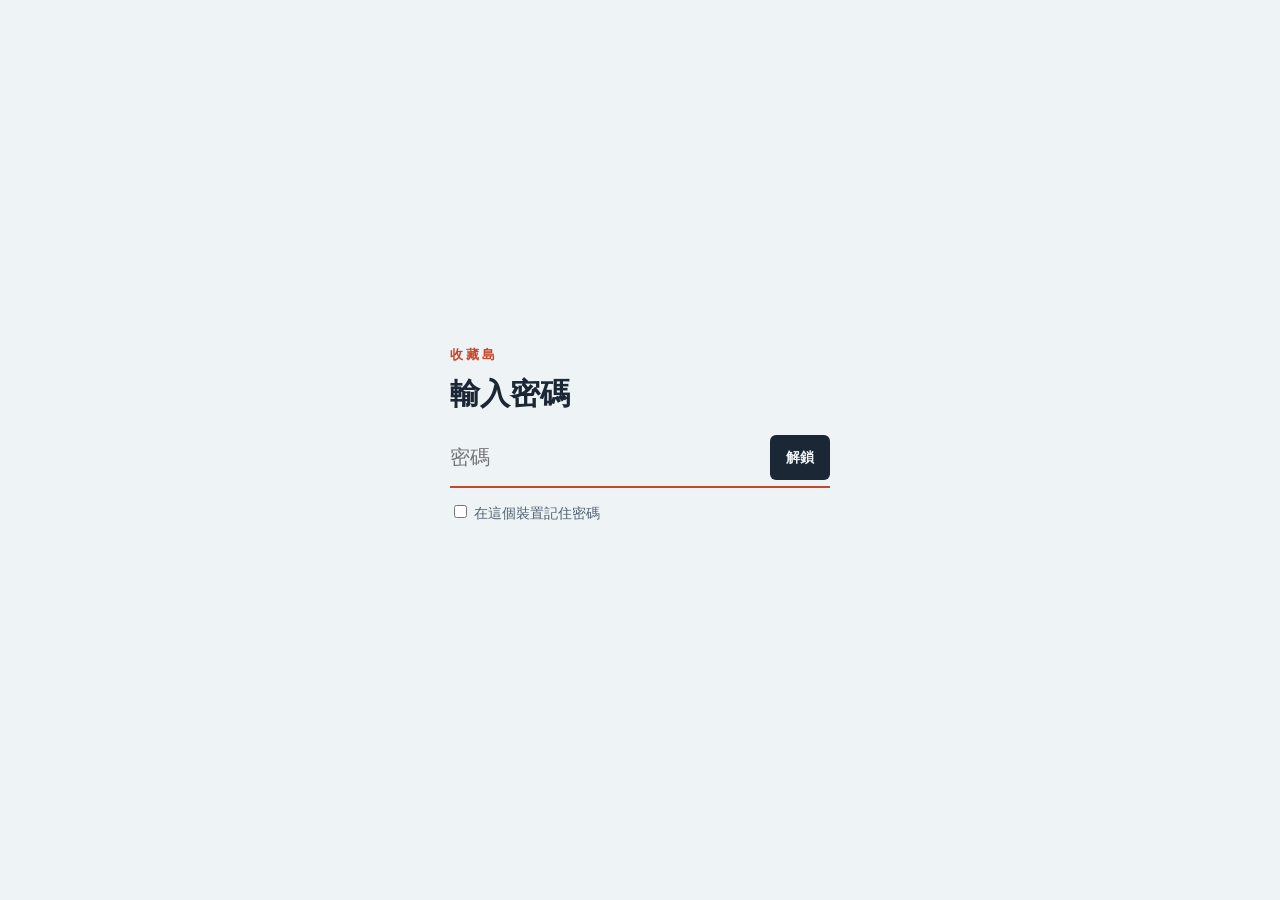
==== index.html @ 4f1622ef "Daily update 2026-11-25: 643 videos" ====
<!DOCTYPE html><html lang="zh-Hant"><head><meta charset="utf-8"><meta name="viewport" content="width=device-width,initial-scale=1"><meta name="robots" content="noindex,nofollow"><title>收藏島</title><style>:root{--paper:#eef3f6;--ink:#1b2735;--ink2:#526273;--line:#cad6df;--accent:#c8462a}
@media(prefers-color-scheme:dark){:root{--paper:#0e141c;--ink:#e8edf3;--ink2:#9aa8b8;--line:#253141;--accent:#ff8a5c}}
*{box-sizing:border-box}html{color-scheme:light dark}
body{margin:0;min-height:100vh;display:grid;place-items:center;background:var(--paper);color:var(--ink);font:15px/1.65 "PingFang TC","Noto Sans TC","Microsoft JhengHei UI","Microsoft JhengHei",system-ui,sans-serif}
main{width:min(380px,calc(100vw - 40px))}.eyebrow{font-size:13px;font-weight:700;letter-spacing:.22em;color:var(--accent);margin-bottom:8px}h1{font-size:30px;line-height:1.3;margin:0 0 22px}
form{display:flex;gap:10px;border-bottom:2px solid var(--ink);padding-bottom:6px}form:focus-within{border-color:var(--accent)}
#pw{flex:1;min-width:0;border:0;background:transparent;color:var(--ink);font:inherit;font-size:20px;padding:6px 0;outline:none}
#go{border:0;background:var(--ink);color:var(--paper);font:inherit;font-size:14px;font-weight:600;padding:6px 16px;border-radius:6px;cursor:pointer}#go:disabled{opacity:.5;cursor:default}
button:focus-visible{outline:2px solid var(--accent);outline-offset:2px}label{display:block;margin-top:14px;font-size:13.5px;color:var(--ink2)}#msg{min-height:1.6em;margin:10px 0 0;font-size:13.5px;color:var(--accent)}</style></head><body><main><div class="eyebrow">收藏島</div><h1>輸入密碼</h1><form id="f"><input id="pw" type="password" autocomplete="current-password" aria-label="密碼" placeholder="密碼"><button id="go" type="submit">解鎖</button></form><label><input id="rm" type="checkbox"> 在這個裝置記住密碼</label><p id="msg" role="status"></p></main><script>(function gate(S,I,C,IT){
 const $=s=>document.querySelector(s);
 const b64=s=>Uint8Array.from(atob(s),c=>c.charCodeAt(0));
 const f=$('#f'),pw=$('#pw'),msg=$('#msg'),btn=$('#go');
 async function dec(p){
  const km=await crypto.subtle.importKey('raw',new TextEncoder().encode(p),'PBKDF2',false,['deriveKey']);
  const key=await crypto.subtle.deriveKey({name:'PBKDF2',salt:b64(S),iterations:IT,hash:'SHA-256'},km,{name:'AES-GCM',length:256},false,['decrypt']);
  return new TextDecoder().decode(await crypto.subtle.decrypt({name:'AES-GCM',iv:b64(I)},key,b64(C)));
 }
 async function go(p,remember){
  if(!window.crypto||!crypto.subtle){msg.textContent='這個瀏覽器不支援解密，請改用較新的瀏覽器。';return;}
  btn.disabled=true;msg.textContent='解鎖中…';
  let h;try{h=await dec(p);}catch(e){msg.textContent='密碼不對，請再試一次。';btn.disabled=false;try{localStorage.removeItem('bk');}catch(e2){}pw.select();return;}
  if(remember){try{localStorage.setItem('bk',p);}catch(e3){}}
  document.open();document.write(h);document.close();
 }
 f.addEventListener('submit',e=>{e.preventDefault();go(pw.value,$('#rm').checked);});
 let saved=null;try{saved=localStorage.getItem('bk');}catch(e){}
 if(saved)go(saved,true);else pw.focus();
})("qEikWNg8ZSfXRfNKgCV0mg==","4OJ20QnljkixlcFy","c4d7Q1xwnOvuFw3p3vTRQhA/V2MMzojJqbfkqvYLktjBarq7udnoORiCGOynzlh1hhIz+UrYIvI4OILIdbH9rTVvuRq51fmV3WDUd00f52rHLIIYNxypFNn17pHRy4jgX2heoaYP6+1KcieY554IqQfwSvF7awZRojxorKomjq7JHemLKNShwT3/ZYIPw44j3fGn9XQUGd1mFDPk0t9XbEFR4uTpIqxlUzZ+2dstNrALLofLE84NkLRPZUKUI7SfJSH4L2daV5+8d3L9EWu9HeC/oIoZ7XAkF+rhSW8ivHZ0HmjZy38NfuR6BlKOcRdGGKr9kQCVFMrnOP6HBiI/ftW4aW0/JMcr2pKpCIU5c17gQl469cJd2GZzVIe4/E9iwassOHShdcnxTk5RA+Jmqe93Oc9jPOAKW4qVeDaiTCLEZiCHOs+5ct947cjXMDKSCzN9b4Vf2On14TtLaD8+KOi8Tqiz39Er/1iy+7a8pTB2/hJzcBK4Ck7f78KCVdfRHH921AYZCnzQ5Szz2riE5l1AqeZeQMMzQcxbARJSEFOZdPm9WFVzvHaB7cOoZOlSQoe4WyMhwyYecW5RVLaQ1QdxktTgf0kUYanjgI2U5CNY01v9fr45Neg3CqCakfo7fX7yFEurtquXO610Ka5Hc/V3nFxFn1tPu+GKxyOP28Z2qeGf/1E17nSg11218loQ4MUhlflNuPgVe16DntNxsQX50yc5Qu9tMuUq3PiheofbjkfO9LX2RCHRW1jpBf9PGLlHT0jzhITkmsc/3rkk8JecGMir8fg7uZ1ktKpvyczO7AUCjSIhX6jufG2RV0Cj/8lAS3vcRQcVPo5qgujRUM2MU5A34sPTqj/F046LVH74mlcQM6VjrNB0AVaXUVCYZofyChh+sQ4iDSgBB/G2bW9ojEDZECU2onnM2u/ZJ14N+JnTQ80ECx0YJdQY8kZ6Bbfni2LpgzN3sHF53YBIC7ztbsIKjWkUAsxpi+qgm7CBtHd/VvFbp5JZZEi1g14KCaPF37dxwsN4gVSD5mQMLaFn2iuZZvahmHqYfcp4IICRenj41ixYyqx4nPKWPjvD4SUh8S32hOj8RuZIHlrw0U9/EGLTRk0iArAHHPsBmjQq/2V3c5xPwnasYKuqydEFd6+d8vTOnyG3pDuY/p6meZWFCVfuAAtqtpmuQ58Ydq5KUc9sFtaHR5CA0Hpi7v5jdISc42ye8CLGfVOGZDm7mSllgt3UQpVRPXBqYs4wplKgbsscjFkrcAGx32n3ZJFDw5ItaV+Dx9ftPYtSE9zBlwrgvCap6/nIM5nT4GoHJ3uCecGpKsaO81Sx6zf08BNRdK0/RXheG/VMKJYfSxOTfteWUC/c1wasKHVgPkKr59xarj6FHxPB5JUPue671qH3DD2ih9bmgXcPLaIcKNlf0CIbKDbqZWmwqDMChrsROZUlVkOTCxfZj/eMhC6frKRHp54MLx6tJ0rDet4cYPcTLlZXbU0muMEdoht7Iz6otN1VifkQodF0XyrN1gDwV7xEbvs2MdQXvwUwgcp2co5atBClWpq/XwKpGb4pQnQWQMJ8BLnFDElnFjSIELz559rBhKj/SK77LgymdC6PU4viMdGnw+fuBApP38BEsoY3GcFt5eGM16k9HVybOEoPfhYB+/8B7Oc/OeY4gi57Toutne1CItBhdkyhEeRH+dz21akHeq9o5MnSmdiO3AdYfBRJ5vOkNKmkyKG3mbl7oPylPhkWtp/wZYZMkYUt2Sw3jqpNRjD/0pQdh9TiYMc1HZEYi4GEr9xso6pevVxvYSvU4RGGuYhMA+19jxdPJgCp1N2Gg2JAG9t1ogZl3c6FyQTx2Ju3CaBqHtS2Y8UTjyFkc0XD465V/VCZbqUvBbuUm1ykjDEzzElQTecWLjT4xHAs36wFxd9OiVIuwVdUOnBrf4JpPEohspJ9eWuYGJxjbIN0Wno6fvDV6h1uEAGZQK3eEiegHJr8NGYziHCLctbm+646H6oXBFHIHD1Q/eR+XXsvSngJOTGXBBX+4rWmLua4RTE57gJOmUa7zWhGH0ORK7LD+EO/M9j4WsF8jCT8kFsK6Gw3SF7mm+HcB7dSchiSAFpEwltWavC8Wdts2K5HA1L41GtSwf7KJn3kmZdmEV7XoY9qg02F4A2xIrfPVEyNGzxgRAUnB7S76xZJspv6a+eqJ1nVeYI5Qt9IJ1FsbVJIB1cDDCjyJ+2PzqQaZROkTUTJK3TaoiFUl+Mc3WkHlEgAj/Ob7THGLTneY/3LZJI4tqEAiSmQ0j06zYYrwI7Bm6S9Tna6Xww2RTrlL/JT48RrZr9QfO0gubQEH+x8K3LElYtT1qYShfqyP7OQK87ngigl+q4Zl2Hwf8yTq2jtJk+h+Jf6QxPXFRSaRX1mlORDHoFAb3hRaFdqbi9V6oPAZXnD7CkFhTqNzSdH9zcypw+1L/Xv80z/pVtWMkMC9H7Guwf5RXdzup8p9JsnYFNmKm1355MqocH+amYCfDbBsiNksjwcKfbwN5+HEMUmOb1NbF5TKp3hslbGlBhXWjA+GESMJkBDP1v1P/BfW0j6iYorzddvGw6bZ3iqfyseKxXn8SUFqBNHDC+x7YdfPpoKpNxjkdZDveQRaxUSXsi0DJD+E/C8rydmPNZpAccPq7GqCpdEOIdCsdHLDerp+F5QAlbDh4rN/TkgEYBxH9d9GuJzx4KTqeKYx2hOLMCWoLjBsQUY3PeEztW6kQ8x4vbeP9q5t5Jh2qsQrieMQCU0EH43gb8r+uZ/Nu9qnv4vpU2kWlAeR8wpK41I64DHoakc2auAagRs2yNzdVzxnCXlRWqKFqVmjatUKqJf80eEfiPtYbHCkEVKoBzpPhpNJoLpTLeBupTy+rlv46guM5DB5o9iFVoLN58vktir1FgHioT5qiwGwntn3GQH5UVhD/XREaRbXUrKiNzML7fiVsqf1QlO13W3PHbf8vWn26lOv9oResAQmw3EAGc3a+SX/FXbGIdJskDQkVJCDVM9LYEpqFpj51tDQ0Caic8QmbdvDyC3pyCwOVZpIPwGxRjvGL9coQQFApAcqLxi05c8JOm2hiv5nKnnF2Ku26nzsGP0UwyA+7/b3m0HmhLQTtdPhJD2qFZyJorkL7CN100KHrozyfLYiPmFowf8hjdNuFC9BNl1Ds/aQOrPcWMsY7d7nX37YGV/+GuyWNlmBboaOosY808R+OxgklBgzg2nLnUZhZnFpcMkPrt53y4j7pAJNCOMmX0NjgpB9Ftto7SPPLs9YknKn5m7LMgdZUjuSmeHmhM7+W4RTTV/YMUFxQzlvqccCKuLY4jhHNxGAfFgVk4OqSHcTyh9bva0QFws4nKOY6UmQWXqwY/nQIV0DzZ8iMHVenjWFD2DzLfBbfd51CHPwuaBOuSTL3xNxUefISYzy+3uSRuSqLOcM6etoRpG+VrDv4ICKJoxJJQqvjftPwyrZVoEj9C+Byz9IHmXo/Zmugqj9ipmecPOa55BISnlSc+1QFpqge6lf4x8YktYRGt3K2VEvafwmPW0rxE7pXDIi7lb7G18mALz7uWtDms9KqCoK25rJooMara/[base64]/mW6gMx9PmmFiDiXt4cyuWafTSSODrzDWsZgi20n/RM+qcMddmjXbrgNzEJcXqnBd83c0P3z4diESAUSg1yYxs81+VHBz9lqH/O5o0+R6GHVCCnjPDpVDm31WSvVBULMPHzp4AP+EwvarECuxslUqVytV+grN5dwQtFIJIsT9Gw49NWnv0a/Hm+Dx2jO5RoWF3jlBKYoBQoIJajlVcIm6lTZhzpfTNF/VAfd0tpo22+1P5WT9zbf93ft19s87nKKhCmXeCT3kLek7DSdn6jMVTle+tkv6uFw0KYrCxT7iUHTcGbThQjdCDkWu+EvPaIctVZ6o2tKc89XxIgbI26fiblyM3fqIIMqF6W/a+JhjkiSXqNydvGIQJ5+yPbJVdLfaW28z1PHbLl+1sMZw7ZDv/at0wqh5pmzlWVTv/rA9EY0uBR/M69KfATQlxIBSTZIozaZtpOh9oz5ikV9N3x5QVzY893QKpwoEj+IvBWE8Otcot/ZHbrsN8ljodwRRWa5E4PAslCO1Ex+Ub1LCg1m9NlgPsP+gaWVp3gt6UPYuSK59Fq8jzXodUSBR08qRupTvIPGDGf53bJss9AGIlfRXQECOdXwYj/GnRSX0lP+s5M3t/uNwkF0YCyB4Fyl8+uRGw6QgTu+vrpna6RY/7hOdsJdIUgx/I+psXd6xfo0vPRiB0oaUUod4OldEQxBuZXY24WQ7NlaGliP63k6QnMgIOrvVfn1cujzdQCW5sjGodB3wpxJnOJrPV/W4qlhnSzZzLbA1QA+iy+C/lJxnp443MT6irz+K1JQPdqSMM4GeYPZrH0oP5f6sTxmNSyfUN9AHdAeMFbS1k2hx8baOIKJkdJsf6Sy/Na8uwu88hYENPrNxhY3ZgDOV3q7JZFHXb6WQGutXpZk+fxKRbcWcPaK+70QxD8Dq8zOn/78+dynG5yk7XZUgHbPdfwZDUP7HDO8LXYtlEkjH1nQcGtTtB3V+M3pdOzu5x7sqiLuzRL0Kw4yVDxKe5Rw608BMs4VNBA9I3IeygDkLxQeZVXVYezXYNxGb/TK//m0VG+9PeKg0HbVhL5nPjOrdSUxNqhf/wv5VguMSfuh8R/VJFH+5BJ8GR+BerdRbsKiSBID89VE3X3AT9L+LbwXfnqnOe9/yeMwtnNm/5jVx8sg8UxN9vgw6Jp5yx5BJmTvtydGJE6ZueIxSAXmlppV10FZE7RZYq36j37FyuF0g5YXLp8dyTFzUwN50A5MqVpsFukt24EWTc3KJ4bnhPysMWiwX7KW+pxi7xFKvOfQedbVBQDQvuxA28YG/D2KK+B1NR/ldZ1vDKVgMVmSectGDEc3Mumff7+WFbl8NKJIHYhg5i1HVB36+H1vIyLnBcWTa2mKEZmkpmh1YJWWwsbZ3o58pX1k/YB8MMjCrXLSHYid6RWcVIESE48nfyoJ3A3Y09vTWjVQXqB5iQtK9ZKhgNGOqynmb1L9XkKlI2GbNeMnPGqu+brMFa5LtcanCc1jOjRTiH+JfPKvECsd696ueS6fkdLep0ZYYUdGnyNAFP20s4pmCS/oiBWq7X0qg6CfpARHX3kYd5sgyIolFq16RJT3TVb7RcsmYZH2hT+Eu49LmqJ7QjNi/OLetPDiFGCP+SLJb0jWoNDHUp0ClzFLlgAJ9LlGbbAuk1MzOKx46kMdnD6WggLP08BFLRWZsFVtsQSLVUxyIIKbe+BO/hDxogZwau02m/YaL5b4MPnvzt13VgzwqQK5Kl7P/DjYt95nFJfF4F4d3IUgC4uW/nOuD60SULJll+2J+J/5zXCu4UZ+F//Ejx5ZQH8a8bebNaFezW1QEPozoWnX32UR5EU7r6bQEaYVNWw7Yb3vsVzUgA5Cfc/OTuAiaECrt3s8Wtx08TBLbGQ43AD/qDy3qGnnKvBPgGF3sdgUd9/hQiSHa4tXyuNgTjcfMl27EiZjHPnPkENOb5bauYkajTFJ/PADE+k+RzmstH1Vg43zI4gCf9kctvCM4btdbMXm7tHcXVl2Ejqc0Hon9CQOxLDbI/o1Sw3VAssb3xQq18zrkHfEM3XdhzHWjvgN94z1xwkglz24wjzK67p4OdGc0dH6vMf4MPsb+FUXeVLm/FpMreJGXzINZZnfuOdVv/uIUe/GJeqW0ie0UidpjRx8xgVmAHpZFfgyFsYQnLhkIgKSdVI8vViPFV6S+mmgXdoBsAnVTeFSayQrHvwfzk+5JTEU7f0ZAlqJ7nq2BMWhqK8lhNapIkKLxh+/cUHO6JEYv6OtJoFSg4Cm7TJ5Y6DZfmdf1OH4ZUDTw+b7tf99My24ckCUln7DkYWPSWjX/aA8obAj+sSMiSg34raHUj7sr5I4Bd6w0DtFi/UPImw64/J5Ztm48eWC6ZlZiEMRdTiGsmifV+edOY7hXdjrOvCTsEFSvV1EMbRoUIxa90IBgWu+tL6tea/rxZexKaZ1EhXR+8nP4Eg6Emm9S6Jzqatg2ZdnSVu+zZltFsxHbYKPPmse/CRv6H+GfsPC21TJEagHyRmzoxXLhjwoVi7N/zshV66sozGIHOnAPsUBaKVkTN8sVNrnubktTBUie7mOYsY5sbMM0bBnnpxACtG9ZEk9BN+lS5sGOUVtNCfzsaYR691LMuMx7PovVrUzegcsuAJBQz/W2zcQ73NZ3bb93i5iZEzKAgHb35FhTmIpHDzFHnLIJIcOru2jns/D4JomCdNhNGTskjsJHU279z0BWlglgtA7ogOlEOBLhxpaopm1f1PcyCcx8CKCH6ddP24Pb4nSKtWC219hUnj17xZyzWXSpMwhaVweiGxUGnUFBUh0lR/9GEy/f9OWTknCFuGeNMtQPPbT90DFkmQUbl0DWWgR6xafo1ffJ8Diqkrw/q2qKyttO65Mjth2rJWSEMjVfVn4598xvqU7+UUBPn7y0H9qQP9uYAreeftsrSPAvDAoamx+Bs53oZlUfKmpR01hSqKgRR+LopTVUnJjmO70VLNYe7ghXilsFAZAcGOogx420y+Da8RZQWw1qffim3sNZ+xnaW0fRK/eRvtrn7RdZFK4rUUwaLVbqbFV88LYNRLAUINl/klsuje5wAf3y7It/1Ez6TXxXSXS/ceoDTNUTOHE3USjd5PvmC00G0SZLPTL6IXTgLBGM8oD0ezCYJbZOB3gHsa0R6XSfvOaFSpiHlZWZ4VgM79MYQI2gG5/kz/S4RialuHPkNRPnDuRGyOQ/i9cm+wLCawmk0MyeC87MYqIv8u9WBgKTRWN/OnCOF5gZG3GB+2wgfkrzSaO3+dtk53aVanL36kst6Ne9dVcDybok+VF1RLHcECoBbcQ/[base64]/ByM3jD8OqIvnh8IurKinVjv/tCXI+WuoMmvnCBbnEEqYgThaHPoWMJPkf5UYJIkLrdtx1m8qt1vDdrFLloRTo/GvXDgJRnBuJGUPT8M8JJS0cd8HcN+HNEgW72dY9+mlxCd5/xsEk+x8RvbyD7XwHbIdTL6WmurSHi31cYEI5rQ1wE4e99GFbnsOzIV+U/+Z4KmgAwy1sEyofNDvyDF0tW1kPBZGkkjaO2r++GJizt8Rt8LTCsF7rz9V9GSXJWbYVlVSo0bZsicMC/hLK8ZaQS4szWZ25MzBMw23CD8pYd8/j+7gjJCN/V9Eg4sak9L/ZArdsGGVDrshHCB/t6y4S7CTXueEphAOOdQeXvpJjSR2C37OvrahVC+SdRtDSm4LXcBbBj8tX0eYCb5tkW1GXMTHW2zwPnnKAJV4DH8PBHHJaB/uSJegKxzj/muvxm8pKrVojXRvLDLq3cjTgO6doDKFzp6UTQAaCnLDUZGffQuN5rM7VngdbLNXAol92KGyd+3I/O9FmPjV6knef6G6vs9sEMdKxaOQcqL2MuJEYXtyjCHqzNIDyIKqrKzg4vyPnxpgeIl7P8m1xRoePFPLNZuCnDdN2qQnhDA59GkC+o5sMdK4svqDe6lnKJ9zq3OHmHb0BIsigA42TKrAIyhJG0OrZxq2/1bXMFmR1hKFG+9aLFN46uPmSrHFDbIXLdQpDxLSKqYV2SxgRhNOf0rbnsQBDMUK4OywIY+88vivZqYApW511jeEhHwH9AIFb8WS4vexvHGq4xnGTN5+gjxGBqQF6QzGhAnUTaiJ7z2e/1h2GFESiGsX6PXxXFn2cWbohdL0PdlaCIqlJ3BhejqQ1fChnKm6DrDk1VXnFww9M3E4p6+Q+PVNhd1rP/UcIEmnXlGke9Hb0kCpyIxv1muVZvkfgKMC+mOQb5KZgzT0lpjpB2HEjL6jgatXw7n9sasm/WR3P231m9QhNio+YJmKaEIS/YX9f1twi8am1jKMlS/4pf3Qu7iapBh3OQH0OOTSX02a+/g2qdtn9xbzG4Lw/raH3Hv6bVDTS/GbNJMzS0Bibtj9AtNzR+Tfi4oZXyrifIOHCyEaMkXxiAIpdJMUj+J+eDI50VjAeQP78X1CkSQadPKKAkhC+IHBRBxkigtpY+P/6+IUknqlLV4vXwdqKwi7pEC2yL/2STcQKlvHwVHIXJwuXydLRdqH/Uv/5f00c1XXS/[base64]/7/GODslxJDWBejZkxTNSTg20JyUCt+BRl7qu86dU8RylsVuH7L+w2seZwbnk+14v7xT72YHqjvs7uXjDwNqdHoCrhYVBPkQ6CxR4o5dNYDFN+y8LfNOT1XGXrPLg2JphrBw5ugi9LEDTEqGL2YxIkuxcn89kbrg8CLE6Amicgv9gKipCxxZY/W7oDgIdFBIUxMltZT11nePdyECfVpYIrqAVAAPlef+3f+AhzTXk24vUs8CIj3/FHIM9IRj4MYSUxS07r8KLyx7qwgfUYekAp8XzrcZ8lKqpTZM3JMSvmkc1rGy7DgogmFKMj4dRid9usIOq4mDi4d9ivGgEUuhEZs5r+ClI3lcOkey1zDTi6Lwzl2Ysx/l5jAlN4fq0ZG1a2SVIMxHiiWceAuMpVyqpdNVIDMiXh95JQ0/f6R0HEiYm7uJjdik1EGZQzkQivMJFyocf0bi52yzdWErjkEOa2rBzIe3oIX7KGikzHz6n23lNLE3y56s5cEWLM5EhW+aW796tGjjFBWajUXL99M5iQJnBlYk+KF8Hrooqwv0fwo3Cd2J+9pfFK03vRhJu98Ds/1qPc3TP/85xCkskdbGr6/vuIEhJ+O7U0Y60rCjaGG38B1DzmfsEhjroP2cUaTgkXCQGxrYPwkYBbCP0zAA54GObhGldbm4a/BJfSEao62N/uHkRWGgVWhT3h9TMz45zMnLUQNCVgj82tP1cZvrt1TfeKnGmeEwBMtFnhwfW/Ok/ETe7rnf+QlBi6bowGwu8W3qk6zQEpuL5kLniuqHDiqmxfR2SyHv18xM3dJPXjPufDdEQ+h/+bhPqrUW6NjNSNAHiDnWXthLa5UVIA70Ktatlxy9nFuMBcnyKn4PoaBcw/zWfFJnk2DgNb9BTh33HONC/FPZijvuAndjBXJRygSIRfU6p7tIoQiye55llEp5V4FQHuqG7PnHE/NAiqlMXyYTum2/sgIXnte2hCRRbWNmty+MAG0X6njQXXoaTHxuXA4gVMkcswHnAqx+iZnnsZeTzv6zKIrhXi1XtwHiwSHJzlBRLXBB3Fdsx6dBVj8efG+ADUnXJ/hjaCOifXYPpsRFbhK8kBk9UnyLTkm1ry+nx+M9o6CCrGVSYqJodRprXlmpO7ljagkJTnHSTc8Iz95Ifni2QpmOFS8VChH4pF6C1eDZl3hvJHgXBeNQsHJCTtx3JhEerZEtxBUqAVFIDZM0VCzny98cH6ZMNfOA0O3Zqb7w6PtaaWS/YIdWJ9eY76t9nACiPkz+j7szqGoL3H94L7T+O0VniRzQHNGafnN6Azirq8VpORifv9eL8kMVaorBgDPRS/[base64]/Xo1gybvdxYoPQz0R16JWcrtcaiWQ1rsnCKWrYYrkNWbLUZq8Cv6PkxwGS1M85vSH4Cn0YXA8o/uD43su8ZhDfqzqfKBjmirUqVsTFCpwKQchsV+mY2XI+fPamBsbsvWZhDgVleprSKXl8+eNuIcLL/wO9OW2kL5KvUdRLAvNhjApuVdWba8+dS6gDLrf/n+Ex7CQzK2TY5fdPqn0iF/qoiZDdF22wE09jpmWTlizn5lz7uU9ieIIvm2rMUpZblE91AhLerdteH21VkMg4qQ5X/6L4VIWhhh/kgwyIyJDppCDcr+MYe0oIsZAnPSYHl99HsAx+vzXeS7Fmm3j6YL/41ELI8pDOJ5PAyipf7USP0BMVPVhjXQVVJPTQuFtiLXjxy3IQpXFv1sfRNH2AZO8zDMGmhCcazz0dtSXaysDBKrKv2EP5v3323MLdNoBMqu7hEeOXFPiLASyyxiX1JkFGKFEStjOxDBjWlvn2MxDwvt1O/[base64]/Mv/3zpX2B+ZwrNtyvY9LfKc2p2xA22VooPsn5aetH1JZmOhHHqU8Po8hc1UT8FwoaIEYAXI5Rk8Q+8nvXfY4J02ZcGxmaSMPgihu7XzSOfaKLdzMqQCVVNO4XwR58bB4oOnM1MqWeAQ843INEzqx+8JBIO+2L/c+iUCgdezbspr6vCbxc4nx1VBXqvlr5rbOmYZ9v5FbD/OEcnFIKbninaeMuBDdPq+Him692psQf9FnD9IC45eYmbD54NaVccqiybS00oQzynhOyfhl+H+7eVoKULW0n8eKICdt/oKXWBdOWauRNdoZ4A1bPJCDIn1nJOqYgXuEcxnVwQyoteruy+UVbGJeJVojEVs3WuXjK96NcvkPre8K3zFgvThZrFJQ048UBiSXkmatr0/ndjmkRXsBqVEVNI5xoMGv6UVjtWv7sRUfCc4Vk1HnYX+scwt2UlTWC8K8TRrlB/VI5Kofo7Ndh6hk7YL4oBWn0PCzXkXbMM3WtaGc6eloztDkal4jmQGlMHVL6+Ly5nX8o+xMavYDfbfB6fWWNrS5O0GOOCo+HhppQCdxl3IaDdv0p9wvLgLswOLV7/9pH45b1xtsTWKWmMtpIlqYUxzIblWgQ9uQpteMqPe0iUR2XeiEU/2gFBypeW0VOI/uZB20fFEf/[base64]/sB2c3RkpwTM5R0PCdftmQ0YnXYEzLsbOOMfSbF9WADyBXf8Y/fosfwSEN+Lj962wfH60JfxAVoxVodKgRVB22jFY7WMIgwxRbsekT3sUZgR4fsGq2ljWCTIqna8z2IRsIweIj06ymq071euxgOgY5E+Bp42g8NkFBl3CZhlH+am7i8c7NNexGGSfTVll3uQrYHm2/vyyvpjP/8OuHLm1lOb3XPPZ3/owwyyom8+qoQwfZZTXdTpSpsNXpusg7z4D07hsKSf6aM77P737Js/EPqoNnjqiW9cE+o0FXUnbV9K4O87fN9b5y2GGNQO09hZvy3t3aDrHRr37hmEZfKSZ12J9ZYsAf/[base64]/1DWrMFa+J6P32rLCmi0eaDDW50fBfYWXms4PwlGFRj2APO4AcCONDuPUK0paQgU/[base64]/jbdfAYnF3Fo9Z/voGCBkcMFBxlicMBd1rLcXhnBu4DWOmXpBw0cFaW5a/w3Xt8viplxEAyPAYCkXjMQcFaaXI0szZWQY3+DaSZro/Ch3unJs+uB6AFASvtIvbPoy5nbyscIRBol/+jZUE4DldL5sRGI98hLtVZFtPfUkL4/iEjb2t016Ms11SxPD7RssIorgN4cUBudNuj16IrWW77jzUUneo3PxI6OEa3rd1bxCxb1SQbx9VCLtM0tjfM0ush8ToIXIrgmsxq9UIGfzUCSmjYwzS/g+dYPNvPU3iMJfQc0U7aVeY+LpLernqf7+/CTFC9ARSEDT7us+zloexh41m06UX/uQsFKhQ+EmiARRJAmVSYJv9c5pVwhEXjD25pa/Nked+9khi6yjiPjB4h3U6w1sdcKOtS3Qz8bA2cK1WxzXWzpdOj7YuypVEjQlkqnm1IWA/lUc660RQ2vu/rJD2f9FRvCo7VO9LTCx1wB2Sg2tgUIxE+XhT+mLYQlsISf4kOIwfbINUagtwZjzoPIKeWWWiOvha1n6XDnHoi+AjnMU00Vha0S8zK803J77OLS1nb9e8EzgQ24eTTwDOYRVb3HkeOCQskth3PUOK0YWlwlVgmlu91pIF6yzqaGO/gm1Gl7V+MaEpwtiFW4IsV0o3wcyXBRqsLCFcD9tFNmYecezD8mCotsdZ2PyaERc5EP+TJ0rd7P2JBuMJL41QXZ2khuPZfPrmDPGXG+IYgz8RJBxvodiZL/bBJ3mWifL3ghH+E1JbOEyEj4vzes0vDeUXv8o9GRn+rT2ikssSCjQBszKgJJmctpen9vJshZ67Erknk0Iq9C0GFD3DDJvLVqnH7YKemFCBeUn5qEAFFHSG0Bmy6vihNP1aQq49Y0Or0k86e3B9TdXh0TTLfOW0vgUohXrSxWw8EwD/o7qHfI59OapavUQPVCSSPBZvevf+y+bMSc2b2AiftfNBvvfyrfKqrReXlsHHQ2ptXknazMpCvRJCaHjdauoOgcQ4/qfQUK+5uSCjrW07XxG8JNcXrURKmdpd0OUCMptWUZxkO65kP1Bd17VMcZunweNHVQnokT1yJ66pJ7ptQN6Ox1aFemjQXlb2ibiNS4Bq4dd54z6szbeCUanu3Y7Eb/LBUolvHu3yoG2yKoTKZauNdphHk4hTEtkhUMQPK2TsqMxGYV+RCIqUGbwGoXFe7eXZJ3LdVb2VljPCsL/IB9xO8wxzUFceP9TioeGh1TIqBxiQqUcCEin44zfSJnKfW50QLMiRCnyjczBotX5q3tQBBOaHzExjc5yPXu130ixtCXaA6zjMQV4AWnPkV0QzQy2JVK2so8eoV8QpQ/6P+Og1jc5qcSb9lS2uHBqx1XxGHOVL/cSd4zJ4JsIXdqwcUJ7AnTPQiRAr4ISrfrVMsiC5pLmZI7e+LHnkrrqAwen89uVuJ+tYhp1eMtZy9B6OlH7fxGkuZQagLXVXzLT9PxVVK0l1D0RRRJAO8ivqZVi3t9zw/2NMyrYKsMj8pVXMoYZrWwBqmUU18Gx+MjjVd0L/I7CAoKOn31MhPPzV6xc59cvFdQrEhhPIstQeH1qizEQ8cPpykKNOgVHqMCPMipajCJ4RezzqfETgme5ToFv2zpWWugkGOfXrSuMrRKEEftoF5FXD2ohEiYTQz8B173JKYPtZhCSfCNfPIxacJ6M0ZQmpzxX+bZvO+IYysQFdkS8/[base64]/C1vCN1ZTUN71B/0QOrqKTJ04tTbsXD7CTHQYv7N51yOb5vxF43J+Wy6OdJX4faMPGBVh0adYzckGmhBdjVse7yeU9+Xq3yXNjJt6Dhb2OEpCSTk1YHTwZuxu7OWrDvBUSnEiqr4vpiw6EDPC966Q/b/6ECywQOfTihmYnW6/aD7vcjSw/itewgsqzPLxFglxHade5AIg0lav/o5IBQxlZn9rhG3WOTmeQlrp5O7HnKc4EIUUjQM2u7HVfBmoD4ngVEutgO70gSDrbgkObX//BkoloTefDj6Q+B4pFGVj5CIOgxbhvPjawK0OUOvoqjLGKk3ll0NQhVhXFeRaVdLw3LFFACoAZsv2b0iPfwmjGrvSAPUiJrzCK5QfkUEjYNNbdgeR4dVyjU7P9/TTAQKtbfwpYvSwZY4uUsZkpGQ96xGYCce+QzZmJ3CIs++V+kCpLGP9FlTfEyQjWJ41+cWuuVe+7vzt6BlJ6gBS/rA2i7vLmjCOF0MUKGf69nfOOQTUCsPW9UXmZfdQZRyA1sp09sZUlOHp+SAn2OfAGapBJZ3ZpOKRFDriOfIfYznEQimqOVehAnL4mN5Z++Ya4HsfvBRxB0LgFKVXnK96ISor5cs/JJJYOn08fyb6VJOhzfOkIBu3WG8yvQdmZxrk3MSIxxfpYAZvs3ItcOIgDkufgBCWnj3kRbtgp2u/Ry0R0cWDVbpS3C45LQIUE9rGg2g5/zZBXmXEmfwT6iuH966cEmZvgbz1gwNfq+VPrr2oqhaZFRvPFcsxL5qdOpsmyBl+MP1tuG1eojHxMKfwnoAV0QDembEeEIisttH1anh6tfEfXXvjyulu+JziHAMvCBIjxMXu9/m32tyQeGULnG3GBFLG/a9X1LL7P5QXUhHLKdc9abfm2sBMbvyXcAbIonBQd2HF+sZ8cFx4fQZkQiLjzdsWX7uoRiF2DK7VYPbVcTOPk6b5pFg+JO1ybtZLsuL01Vx5sU6Q4CI5ncQNrMkJSpyaXFmAwBekGF7mkAAz2/Hj+G6AidlHIHp1lnju6uH6H8Zhd0s7cLm+/Rweuuk3xGYgG4BypmryoZRaE7GMsvFsP8qZKTnpBmscZOXHZMo5C3DVh1ZmKTGMTdiflQFbT7v5D1yz/NaEl/f+7kcfGqzD5qeZBqQIc0I3rHGFm1vdS0IpAS8W+nB/SG71jTXc0rfgwyEHHVfakGyv7+3esOv/zM0EN/GSjPfnj8FBXxEqFUS1CRBshBi/3Y/5OYiVMRndMChUrqxmrJNrT921moBdzbR2WeFpgHvj0qLzuCKk8PLisRi9uHCz55XOQ1KG+1WQH2HxmhSnnfN+ZM1+Nz9hq7pBxJd9wW4J+a2CPCbTsJX8TfWFwGI3H0UBhsr15VNqxKfK3DpUAT/7V4Fq6eCDylxiS5TN1iUfI50atamlXz9sJA1mIR58OrhGKbEY4sdpSW6igSxp5oI+cW1zlYHOIs3jAgt3szXNVlUcM0Nc/sqkfZ8K742vYKf+j2QMIOnLHCwwGdSZ/TJFSVMh6NB4Eo/+LSnz839m6DKNsFCpVmB7V1GsC5bLwfsRJzmckY8FRRPZrVcdYiQ+Hg5JetBeB9EsQ0cRfShQMv9HId+A4JQUaqpi7voKT8e8UBI2ehLeKQuA/enXxvujMxUTK4Z0RFX2s+6i+YgPFu57FqavVs/C1DN1w2a0UdNKO6VYlDoswQxVRZE36RW1sqAJ9OMAsY0I9oyO+dPqvF4MdTsiF2rDL8O/BlOwi7YHswNCEcvqjuxJdY99IQf76/[base64]/Z18DZbHEHP+OrfrCTtLK8KdIl3jmEUTqG0GsKtBCNu9wh/sH2r8sADS0L7r4nLQcW+oI9m99pVYXUIZJCZoWSCeUn2URpzNIevooZaZRRQHmvw0pxVmufaQ/NupqXTaRGRBpdqlzguGUY/9R+u91HICXhEuVR6GDP55O56QVGKtdq/mK69e7B1rtHdJ3wBh5X1LU/9Z5U/rcDYpJpN6hDSl3hzJPttrZ6xlWvdLogEbZ4GxPOYm6Ja1VHpR3TIF5pXi9KpL8cSFAM9NGylypCTJSqY0ufQprbk0EFGjX+mTaHWK2QrazVaato0FQisL6UniVOZcebqxnp/Tc8fSG0d1Sw9mPjwRS/Kf6qaeKuw6k17ghCS3Mxfy8zzgwTDayO5YovGbPOCfazvikCiv+vCJQy4Hs+JETPX1Nu2LrLrhlK7fN82lnM6bKFmZto0FW7gedj64KkL/4cowY9VwQd+aWYXiRmIM7tRLjehW5Wxz0HOVaWBD1p3g5ycqBwSCefF8I/4QRDr28af/84uMOt1mgfibfpJDY+o8eWe6tu5f5kH7Z4DHYAb2GceoGopsaCp6vifXkFOEnYe5L6jfLezEnxyUH6am8ASzTduHvDafFsYJH8PKF7O3wgs+fyJVcBWxIzUtpvd/[base64]/mZfhtpND4U8duQCpao2rnxKCucds1PSkaI1U4tEkUB42g2MJY7Lcic5R3bosw3Ig+FoIQwrPoEBNqMzqFD0rbpGyQrK27x9FZZNQWLk1ekHIZ4CJMLveCfsX3LZrzPoIiwfEFoaFewL5eNixhSO5EX+/lq9IST+30CeHJ7yU4htHdBt21Rng0RpFCcjD25DMjIzTwXDPpIq8Dhj5IWfXIeLz/GKsTOq6dyMsIOzmTvCWymvIHNGjMy+stFCpSlwF8DusHgxMxSk6Ec45GiiNmcHwO03N4xkeUUO9vvKuS1l6sCSTenhj6LBzf1pI0wsTk28uTAjOVvmP7EGTepifZMteKvsP7zP/jzwjTbmErqN3uFNS4I52KnfUWpmMR2+aHAucCk0maXIqYr9MjpwvBRf+JDajQQCprQymymPFDQIKgiRYZory6Wzpuu+qUFxFBtpDU0+eivCJFrMbCl+sYnevqm3rKCllwN33K9e4wTkaIUR/0+VvGwvO6YvoCN6M1l++h+enjYRM61C/Fi0Z5rf0cn06Cm1PpYC/7STnqnagK14E+/[base64]/9QHrlIgTqE/0FjJd05WjLM4iF0wIyyVLCkE33bwOA2/cszrU6y+JIaiE1PqflhT/9rT4Nb/HTEc/B/h4XN4GISv+/yqpf8HO6S30pT+I8/PzAG/c6opjL4oKvArtWn99htc8n+JLPklZAw8WX8YHT3DvAR7aVWH6n/5wQtKPEHxyjsbp3u8CSIsR+DoAqAUm3NKLIGGHL4O29nFRuxn0ZXgmlW8n3UxITiU79+wKdeOT43PifFFEWbAxwibnAqfcpSq50Qzyqk5wnW8wXxQktAIs4Wj0v4bzqtV+13/gFndZWuIfuR4lEEzLiZlc8gzhhlXqKHLAM47vZhhBrkMInCfBG+WllX50n4ZJcUkmb71RpdQ1DYg4ASMcnWm+aPQI9RGGkB75qhSlrrgXK+7uOf4+XuEWOcNPW3p9BQ/Cdi9MRqw7vth7cW20TbMRXfa/glDEsInv2Z9xkQKlgKAWxWg68wtR8Vafx5tFMeq0t14rbMbfiv2nUijwG1ntIX1o8xgcOmOalvLIQ+evpB74q9PQj/NXVzZs6Vw2RYawl6qsXCFeBtTf48icSu9psKnx1y6NY2AlkotU8S6PsKUINQwjJFbjOSfniuhQ7sASWKYrKA2GOxy8EzlxRt4vUOP65CAF0i+nDo5QV8OaazBfnS5n2vEXMx0x2uXO4mtr7gYgskNCMAatna8WsryiqW90T8o4TBHx31682gw6Qc/u6U+YP9vWfv7BnGU/3F0jNnQT6ZDP2z5hn2ICU+pdlbGER0motNXVtJ+n+6ybwT1OpNHnLhLsi/W+BOpzDgAI/Go/W7EOe9zFnforard+0kJPOWqu2CqnGqOHy2aiqmXuUE8oz+LGsDNasRI/S251FLVYvT9Hun0CbdKaQlPSyVpCqXBJb96h25gRCk5HPwL/ZB9aSn37wGnQFAQ+oLUl//+yZYQwRo0MMF3/MZgl01EBPNzpGiJEKoTT2Qd24BoesZSsOfbBNhEFESV1MdvRuYiBhsrkgbQMocYTgY7TGQH459HosfIjL16xG6JO7MQ8kCR9Q2dLD+3cb3jdyAkN5ILVKIBmmI0gxMz+lPT6o92PZXbCGdsccuLDYRGephcOJ87/H2l7/1q9lqlO384aUx0AWbQaAKT2OPn/e99ylC1l/[base64]/259gqbhukWka8kexQW4BMlSA36f/Z7QPvJDZ/swM6HkxC7Jle6GT7DpOyJckIhv9miCbgVORHBEr/z+Bn45SbNATrfKbqmNHuMVzcf2bL3PN6ioP1FW9a/PjdDfERStJFGr+eONpFvMU0F77zZYTgPnkf5i90fVqNOH5gGQ67EkZREmoY5N8X1R+x/pP+m10o+HKmPeG2bm0k3wjiXFLXOTCwxXoHZorLaHtr4aqewfXZGYS2uFHj+VaiWWaHU+t+DiurFXnrtkJIejldmRpn0EuFoYATF2Q1P8SIXC0Xm402enCUQXBuJvnBvAR4QSB+zPYiimPJ6A2jimCblmrPIqTYGIpXug3LtxcfD4YOZLHWX9jjsBsoQNgWFx/3zv71CVOKPlZedoRJxJZei1+z/auUf4T+PWupZg6pOLodNwokoxJZ6hAgbcjRKC7Ynhg5Jd0/HcqloYdrDSpakvT5Qm9bF/hxU+3P9+svZLV1q1A4T7SauJON7j1KcV0BNKFHjIzJfmT8BEEbxsKminK0FvjMY9FsDKW/aCmZ7JIcEX9yPRgWP0VP3ZId8MZlONCLaYzpvs4G6s10oDRQc3/1oH2u6TSWiZL03p71KLL4eKmFmH3evvu226bImsZbrpMmJTuBaG1bkbw98aqDc8Dw5IfvSuGVoM6WqKF38sThM5lFtQxP+QUpkit9HfULEntj+GlWpuAnQGXuN9XIgNqSX5lIMANktppb7CSGd/kLHRgvhwPaeBn+8Ng7Ta7xJJLlCFJreoC1E0QLdoATXKvDF1Ljv+OdOS4Q8Qo9cd4AgrdET9GkDasHQoWVaq6ocL8liZD6u0prjR2O5A+lC+vgp39DizPbB1uCrDBeY9WcbHtxGFjQ4e7lf6AFBD8QYjzPYpvcHVcSqxjHwl/vGSZ7TifhYGYiiZnPIJedSZ6qq12VMWjDb3YPAgsBOJfvX1C/sN8N/[base64]/7jEkOy/qijjX0RETjrZi1i2OgtIU+tD2gbseD/l5Rp17csLimLDb8QgSoa+iHHcu/LV4rbYo0wqWfotu0O+uPnVXDUVScPfDNBbzuDDqVB1K4el+aSqw4R40jWI3QJtMgj8bA1Q3ykQb1ukxx6GxV04YFJkUpgNJ8OLHzgWXMpFWE63roepuluPn6KlmX6j1SYWxTr7k0OpsqFyGz8CmoiB1UpOhT6J1YTA4hd96ZG18Ws7Va2/eF4SZWU7GskgBSepH6CAtDjEuJg5iX11szMKxOzUq3r2dg8WGIS8Rn3w5VvKqtijBoDvgJbVSFMGmvuCYz14z4HIlOW+iUbaCTPNf0T29Q7jO0A/4XRKMOEYpl7BINNX7ZrRdi/FGQh6SY+RmYBJi7vRsOEnEQHZASvRi2ObHrI57TyDDvuP+kOkIG4R/pY7nBHPN4bjV4NuGMLiphSmhHB0IuNFtctMZZh/fzp15VcBwNLFuho8P/3OCFhY1VLqv4wTB4dvM6IXXzoo6O9up54Hdu7ehSccp8n4sV3ck9SV3YseTRrmI8fxzz7/ACYymZbi6ipzz1rB+z92T0FViA1d9ZucVJQ/I+jcq72FzEba7QKgTOuz8xGz8s9r3wQsF1IGBfp7+Ir403HVUmCtJub4+P9c8KN3Aq4UaciHByXsHoVsx9UmBXJl12nmyVcBN+KE5CTzy88p9JR6+8cjI9sCJ49tq6JgU4sTxnQUnvIHcjPf/MMIp1kvSLK8ScXMc2Rt4YnJRVQJutp+eSsumBpn50jE7aiu3cEAdb7g8JZptNWv7XR63Z9+bszkd/1WjT0czkBRGEIzm6SSdEwr+xgdHaCh6KR/L8lGoCxmbEsRFsgOP8W90pFLUEunDP3NBVDehneRFH4iyME5NT/UQ5P00bGw1bCKCWRTjBZV28LbPqQ+19oDqwqa4xT77vtllkPexk0VdZEp6kls23i0rfZqr8vqfREFor+Rb9Tfid0mkwt7Uspxv9BwJn9OgLu5600tdJXnorwtnX6euSwdbzmeAKbnQYXw81o1IkxbuoUhK0ugUfARo85bYmsbXiDUL0arxxg4LoNhFeliCEz3JyL/liG3k2+RQGtJzJ0DlXuJ1R0knRkRCvLXzKsnJrMGew77+MpoiNRDkhdleqx5sW3YOQXCE+byQczyvs/v2pcsQI4eFoklW+9trImNep2+59dsemRByy/+vxjqctFxpr2YaquMOkeWKFeonYGIbM1vUHj9cW66C/f59sjtLF1dCEJM6f9siyfHfT4LAz8dEmZCbp/XmM+nGQRvQQs+eSR9peYpDCDTPbRXBQq3ASEx9hwyKwVozzPZKSwx4ZTSPGEOqtsBnBB363ds6JJRHarMnGnC0ne98fSabb+7/XO4tg1qEqsa7Uk/5GGXcklKQrw12yknIK58hd96AyKmPkXPKZYosW27i9i4rRZVCPqMhqIXeS53F9i/NbJzMLtQhmnK9Q1101F6teNbZJp+mrQcX2CDDwkxLDK3fueoy/F0g5PJ43CyD5PFDm1nDlROxf8izdJpJ6woIDCtx7S/uC00Rmx/eVCEXbLPbBLo0gT8Wikz30z/h1ic6AVUYl/ZE/E+S+BTwPA17Z/gHY7cYjY/lBNlOhIxMQJmW347OFMlRMpevwChpIxoOOrMlpgqhLE0jGCflDgRQpNW719YvfpZgHbi3L4o7vaki7UPM47x3LLWuI9CGJD262DjcTZzHegX/89JmzjjJb9s+pSP4Tdi7L/F5collsMf+TeNcxdO/CjQOogbU1iUFsLWok1cad45djyjtw4NN/HRJ6LPlD/JpqLSn1b9sc3bhIrd7WvXjICARLBR9cI1RdK80rWNu9Q5yarg6s5a8XcbEmwcSz0ArWeVhs5MUSaRvmFXO/aAoZzcgTvZuMh1ePcAD+Rhp4EdDnHv/hlMvzlacvKJGdjFgm0yhXifSie8lZZkvOZnMWfCGs9wcnx7bJ24VkkCTyJpxIAXjEhnF0orhya1fEx9YP+bgHQgaZl37+MxCMFHsLF4uv5sHNaK9V1U9tLNo62xXrmjLpD8ES/UwxazEj3oNMeXZ6SoMMOHfRX+JGXj3mhsw0qdDW3/PqyuE98dgl/ktEAcJ6gunIaiKTATbgmsPfTQBDrGcnjqUSagSBiGNrshUnTAT+cHy1TI+W9FDLD7PS9zgdpdrvc22AgcPpyBYNJvsbhXUWKjl3SQtpA/wr8f45lv7OHs9df355OO4mS8/8Zu+EQ+4TfnW46J4AyD914frsf8BFpF7T0RUIsI8w/ffhyXB98N63v0u5GBsInLrYtiyu4QkfTDWxqoTtUxShwnvIxTbjp8/BdVYa+MAoA0tnRyeTxmjjDL9m4wu7iSeaHl/dm84GztCWOv6BGnhA5QnRjmbTv7dO8rx2ZbS1u+XoxxjAQ/bsddncaO8o6jNiyES757w5bMrj/+oKMyxdD5CW9XyNE2uW9uuyXrk0v+j76/kqh1WOSfPiJalnvn9irbw9GaEmTPFlP5emm6xhy9Ay2Kpq3kDZETOtIGBzCGkNs0w65KwSBjas0dvtEtFv0cukktxHO7ey/IfJVzPF0AVxU/ObYRqFoWyzi8LfPviea4q7a1UNQ93qdRSVDyuhwUX8Ek9t2bG1sTTqCl3PH1KQJ0CenodtmIjej7qxnPS51axWXMLswNDoBGlrODfyZoGXBAOSgOkWgJ5H/5vPlNaNXqWllY6KPU42kK9838m9mxJ4TB8qwYVEaAZPWsEO3YcEyKxMr87D4QOM29xQBOJXJEE9v4At8oGBecSCoQn6QX5FQqNjHnUE8a7/ZYwWo/W+CU23sQfk4CMY23NsbxaKRxihR9oVmo14savuArz3B+SfDjKxB/sCN3uT9FC4nhjZa7BlljwkxOp2886C8okhZmJ2OBkq0tLl9HOpwE/L4LYLMG0yJ/S3cAB7bJn5S828ZOywVN2tzPqIBPTQztRB/68JkY/2YHYyQd4koBlihwxLxszJUXw2uYwaPF8qe18IdXM4lxIMStjhsPvpmhmsvyiTMFlFE0cV7U9m1ZEP+IkHQ8UWGBXHIb+RAjj8qQPQZMDJgpulwnAfrkEuxanfLoTWnLx3KKV6Rz3+ZUOv1bIpY0/j+5ZXzk+WKN0pmci9loKq7cjjjM4IRsvmHZHojx65N3Bm324EdQqPgicZJGftyXNed2q2BXEvqzBHAyqWkwsjrEq1t6/Ta08qp/RHuJuRX/7jle5RPjSMMMMETVO+LSIyqdRjYt4CZtA0vjNy5sdGou99VKzYdFWtYzuFK9G7HcE3GxYAJYAkjLX+zk7+IWEQqfrsDzFYZGDaFJdKaTXIi/ZlZ/oB5YrHCVrt4XJtD5LZrLKRpI2nI+FoMPPwIZ4cGrOaUoxk+m5WnR8bqTyxnS+BWQKzw9cO4qnEEEYrxM7Cnf+H1EfKqAOEwFj8N7Znqv1ZFKeXQyolEpJ7MEicWo6iZgPWw5BEfPtB3pU/SxwK8pNqJxfvBEXZICg96l/arlSOJxUY6SD146N4PhynHVKTaypDvYzgtJdHvyB52fofTiVjrLdZPW152jZAWt1SPZ/[base64]/aWVQkbgFh/FDZV1OYVqBnLG1jvVLXB0I6D89QcVzskqh/+S7ndIPZWDI2ncVf9G7X5JweXqU6me9cimvnJXAL7qrLab9mn0LrzS4jot7PgeRDkPaNxsjsj3KOQ4yB9/he2vtg1ZbXsMNehBOhTgh+FYRhZ83wdgIDaGaXTAB7W3+GxAlmm/aCTG1TOyoWRMSQrRaK4oV6Egut65XOtfGhNXfS7S/viiznXGJFNGMcWroI4gfZqp6BqDodobZBQA8BB8xfTKxw9w6rVly16eZvMRvfFFw/uVmD/FRs2clmGNNV6DAbeHKAZFJaEyFYZZOuFS2hlwnfo5VEY/Ckw6BkBpbUWfAlVlloOIM5ZXSj8Li2E79vCcur69yOmRUxQ/i2N6RSe9Lib9sT4I3xikqrEkIjpAUvH/LGhiuIe1Hv/VCbfCw5Hz9R8FceuE4HVTi1gIRKAapxkXjSXk8Y8Lr1fwEfUW4ZO65I/7BODXXqTY3t17+1GZwxJ2R2hAPLOC0MZIXw2QNjNUkB+MZvwFOuphASkXITjmwBYUsWKplB8DblqYEhuvlWRr/3vqPz/VMqCMa9QIogsPQoaVD5Af07NCiUMCuvjIDj7R5Mborn2ziFWnNYWvj4Tw3gSp+G9IgZVJ25KcQNIzpzYVK/NkH82uOBPV5dk59QrVg+oNOsFJ8Unx/KkY9Q4lHTl2Q2EPxXGXGJzgFTxHVApxz5vNhR8jXIcbBgEEL8X1iirvglWMBy9NhJPONXAHtSSPf7SiMpv4BoGpD1jPDKQikIxumm4YKtv+f8TjCRBA2PJHjeEnbaHyRRd3ym9Nwd29/C3NS5/AXh3ocNTe4klshQvBeqiRfSGtVyRFH8GKDsHn+heCs2wVHq8VhWczxrlgf2NInEpgX+ALotYsmYz0dmKanr+3BxjPH9oAvCe1VjJf/dBEA64FYhnX+2KIanpgixUFAy0lUDmHXOOOT64QFS3vlJIkt+Y76ELi0duwzANTi/KS+QNMyksoRH7BEcw2i5HC0pG9fRV/iZYRZMyIsWpSsDA1/EQBkgig07ktCcVuuMwoB9tvyWBdK3MCFOzh44ltrz6d0k24Md04h+ZRb9y9mrHxmfP6ncnwZZIfUAI6cEDZ2XRMAv/jXFqq20HKwrFXrkNcrWWmXz+B/[base64]/GwGwt3UST9gtTFxh+wnBFV0dBSXU602L1PQYR4GTqz8Uzg/ngYen6mA7jDvoljGM6GYOEaa3x8StigfgSM4eMWGjp5mpnsBHAnb6bypZDSAuEGK1qwBjvQtsTEGQGmNAwO6ORXtCIcG7SU8lD5Q8FajutC50dyAcoZjH5/XOWgQj+DDwkMb0tPUUAuhUObBb4i101LklSlHfu93/ifVJjSJCkVGScsCu/oQH4w7180TUHRE40WaMac9xTjVyvfd4/hXfz/2P+9OErvCv/JkZXkA7qrJFpDEZ4swYShV8vyEUSohAMmWXS3/RhadDzGfbBIuTuL+t2lbPV+CMUzfkY7fpXqji+fMiSBuSWLV89S3/6Yo1B+Dj4fZuyWN2b/lxDbC4gY3Uq1xAsZJjGbSdCChhxv0l46leFDimmPSO7Mfz7tl3PeiVLezxBqkA+CVCSYA8uUaM77RDccODwctGWulS24ouq12MGiLaZFu0UWiEdk3DLdsSrvnOcKtrmjk+rY05JB3pxOkdjL3nPuv4C+tSvwqDLl/ppcTXdpXLkqkuqo2uLWfeVWeGQ0jKscISJR72xzQA59+50NhRkA9vf3MgmJ2TCOm7xJzlKHv4NY/Nz/pwdV8q90TprbZCLPZpGLzzXRh6KpDT1zrAv87ZIeUEzGcV6KtmawmH2VmYBmt52a6LQuIf0APjZ7Oef6593FCb2GVEpBf40zjr7SxZ4jAKHmMiLuMBFgkhlXE4XIi+bTAwWVSaPRI/VzoPMXcb5MBEjjESImebJ3/DHs/riL3S7VuhHUb+Zg2yopiwjk4aT/oH4DhUsiWXJBSFl3w9xUhqSyIF9OOFc1h83OnFQmjySV4ekLqFxUMhTvmQf1FpgG9mricznaVk1lw8ly8Od3ybTAQJJa8M9TvCW7tlYnyt5mtGWnJxCYuG/zX4tHApexqTMIk9N7PBjhNRz1tLuti/z6Ql9GmOEbISDR6wb5co04/Q6RLxN1okxzXuq2/JzU+GI5pTG0S7Hx0t1gBvdVbBa6G6Cb8KqBlwrJIQ3zMUlIaomaNmZnU7UGNe4t4Bt+rbuDzI2M9TzLz6+22g1QXXq/YpzXgBlBPgvn+DN8HQMfVrbwvcSBI3PShLAoucs9aKkWrSmvVJAX6UsCCZ8lBrAzilz7jNItFVfXJVPTdU/9W24IJVoXQ45I7qBPjXApKHVh7J+7OG07naDNv+WU1pDT7pyKA5W+j+DOsAYJJHA5dhB2p/bkSaNNnI7c47hC9GSZNybZ16lhn6Q8aVELew+kSLdBnHp7Xkeadtn4tMGuNIV9uVXp1jHQTSSsD5uHA7/JypR6rcH9wksb/lXZ9dAjVXhBdbBE04yRTvCNSW5jboKioQyNNekSfUgSxDUSHnxfwHuWucS43O9u/ETKs+ufWUI2BKXzvAdv+5mC/9FTg7CNc7GXlVkpHOC3l2mq5h5dowDeDZxarwdBq6GBv5ePYTLEIGK1cxxIK102ny7Prmc/kFRhrtLco84AZK4UqgWhJFzCTCpz998LZvz/PSnZHzzefTbCvBkDOrEvsk0upuh/3Tj5pbqdbLjnzmUToGSoYQ4FdNOrt+LHctnJBq8O7fnSCuJBllrwUuhIXWFKhT3gQRaRutouJjQD8ZPGgeD3UWaY8PDjl0KcPEWBvNIswe+lMsN7gWgMnhEOkXDLYqiwuMc/Wr6iEKsn0RCf255dxusXZYavn33wU6qhanlSt0hkSW2BD6L5bjvM7KdTWPqbkZ0/n2n+evtunXZ6ksij5Zc/wugl0U/JTHgVkAcGn5P02YSuyKZISbS/9mnxizXEyQ3RehV34jCoXLe6lifmjeEFvFsYIZC8S0aCc2ieqDLcyaaS8wdGAyOHbfOWR528GfeMiBfL/Xo6cvN5yDtDu6Th8tCgYvQTEl1JSYbkPhgiBVYJCJCNMOX0Z4dXylP/kwxcysNR0H9E603wakpRXm+qr2zNbrorw5q1BN+DgDAMc/MPCXTxRIne59LYefkQZ+OcP72rpClD7T9mrskpfrX2to7ZgTe8Bk7ps4pfgZCD6nUiNSpDozm2ia7z7J8f/oYjofhp8TBnaqqt2OHXcp2poLlM/x8Qx0Pk/11DoKOG+fLjzKSbks1MhVE1pCyU2r2oIVm/gRW0n11fJFwq9TO7YCzgikYxIl1VSZ4AbI+Ct2kqVuG0H/AyMOQcHu7CMKG9hezyfuIo3SYILXSbOYZKrHCKLzLL3q1+AA7K8IIlbC0kj4Bp3alZ3h5qZTzFHpWiy7vOtPsv9sCznK+aOor7kMjQ3ZEFIln5dMpM6wIlDMDO9Z+FGGgvvgWgHVwJV8swbdONNsxlVK95j3U96dxGPF7s8/P76uaYRDq4yOYTeCQD7eVEf9hV+JI5zCht68wgBLTeCC1YRmOI0leokudEhOJ2G0EycSSLZ9KJzdLjIlvqz+NKcYsK05oKmf+XEnIyA/aQvLS4GWiyV1VxWXQGa8iFOeIa6qScgBOFuR/[base64]/TKSARpFhWBlIhpS53bqcI+iOsSlnvkpJMqw5q6h0ABljszRAiEP2SkPF09x0whouxx9Va8BzUlwIpZrCUsSp6maFqRoH0iaPeZHIlXcH9qdgI0wAsh/tbAF6uH2Pw9gEVsLQlvt+nlE4UVtgdFL0iuOFhFA8O8ktbZEyQVyludAkYGzlIF7pY312KDzdGH0s/9z2luS6NMUx2ZCkUsb6sQJ31xtgtoBxKXngDK7SXl/vHV1NnFqxa9WnrQAVrqP3qES1MNNt7d9ACJW1GQ0Z44pep7qhqVNoh666pMlsR4Py/[base64]/Sz+vaf2PfOmwXJDDmfzQ3Xq9fotJ0bbEBVyyguu+V3d6l8uhuYCZem4ixx3GLmMkkcIvHjuta7aELP+Bm+v54tY32yOFH4sdWVYfq3X5/++YbbL4s0vTUpyshzoPrDv7vYr3reAcrtgpzUpj2X77qR3wR67e531FTFmaWhyUVOSMSl+FaOvqNhAFmyPyB5Uu0QLo/ETCCmLVeaealNLBYNFraSIHa9wJXD8XtfyYuYC3efPKCPRU4b7cvmxXVHHXU10o/XPyCmnzEXjFOtmEgPrbWU+nTyQE/zCTHQL/bS+BgC4V+C/6rFai7yaOxwTTOsR+IYzgF25B+/6J3sPuAkv0wwO7/[base64]/4pq+xepXPB7WIuRlZzq08dUkXZmQSsz/lXp+Et8JvMsQVtiFtwKBFgi1TR7vAvj0ApWct7815nVfTt0Ceu3pILfjCnTcv4OH9x3xdEczT9oyORfKs3A55WrFcyIrow8TzDy1ndtMWqM7XU6lEJyuqOmAKuJ6AgNNeLaRRaRZi/[base64]/N31BwLmbG21Q0MfPMSI2qIOHlac7Kll8SEmA1njy5aLQ8EC9Dx2eJEn7FHH9IJxd4Z33b3O/9uUBie97FhPDHXlnWU8XnuIWQHoxhs4tL8GZvc4Iksg8kRNNn74q73rjkRuMZM5bxwjlxhcTg0G6F5rrTG9lPPbs8jd8tqLC7xrgWC0uYhvZ1e/p2GDVK/aqbA5sh5g8QFmgjw/1mb/k3vBAhRTikAlnT64tNbjaiXrokJV/Dq/0BY/xI5G8tyG1bt/plSR+S3dEW+2iYATzFEscy1eUeWBtevvgNj0SHuNjT7FLNV69O1MbKf9FF65d/pIUfZNh3XIUdVORkOBW09hbhpkpuPvt5yvwGjEZbFK1Bs0Fck5+x2UpWO7cxA0DwSmlX4vVZxKpqGrj4lNsYwW3XMhAPtUyj2ye+j/nHRO+kF2bIpE4H6w68y4FMsx4fJVT7vh/PvHxnDbUnHeP5Q2HjO5UmmVXHFS0NxbkyAXTwF2icpNn/Sk1o1B2+rRhxs+1hyYsLXsyQ6Qi+AiwOhNdSg+XBcT+oTozqlWi2X55CQvw4cuYgYb34l3umP7KW0/do3FESRdRzCmejlXUwUr1eZZpi76MqYHCj40VWOCMrb34u1ogCmgWAKz5743cIaQ+NB79TuHVm+KxGzJP2tXAbV6ypZUruss9+cb9PJ2qOSEmhy2g/zCBwau/4TxjPrrXZiczljttcIgJtC+SYBVifO25+/2PIlSn/6Q/R+AicDDlqU4JJyXiNttI719yzPfrk04ZRfvJiGoJnibt0gLMUyODqZ4oD4IyVSZsWjw5xieUeKVBJ5VlWsG4pVARc2LJAAGM8oH+NrhPMaTermupHnXUjDGM4Cj3jkpN+py14byX7ueH6nzdUzAZqxGUcdOeIzG8/scvCye+UIXfN348VUC5XAyCsd4NT/bInVKliQ6Ziki1vRUZYybKO2AohHRpRRd1jwO1m+K7UcE/RitTdSF8H9LRWc3nEgit2iuRclFhSe2j5ejcgbt/2QLvtsvLmJkjWThHrySgmhIonpOwuykZQhrVmPKZQivy+2dGuvbl1U50JvLa8nmf0K8TkuOmsw+sNSmznkw0Ghh5h79jhBVZO1kVxKjx30B6W21z3GI9WI8Omw1IZgB2DKX0ySGPVfFoflWCiqhykRixwTGI6LpA+s4tBDf+yAhCHNbiwnjLUtDP8/EM1sCMThM/vJNEB2V7cZNwjIh8S9lbHxYJzibmlo1ZcCDywwO4YsnDDOyBQ92mPSK+X9MarDND76MExSYY+KNtWhprtr7+iSqZ9NL1CHdTlML1Og0kO4PgqyTcJU+0SYuHIDY27lkNKqw9g3O2x85BfXwjQUlw6CkNcymPc8QU+8OOEyeLQbrz8pPGB5Oszw/qWAmOjqdmhFumfX8vwF8HbSBzRW4L6xt27xVEERO/jjZPw2hCjJ8D5hvcByFCpRUYPYwLzeLulojlYKvOgSKgHEaZ7SuMRzk0R560/loj1kj082GjYl/3b/vF0PfXCzeyq0h86IupExbZOkuRtRdcGfIW4b5qWKb6sfJaJbgmiob3Ac1wmz+Hqe6u8sK2qTOsStBc5bnF+lsiXd1QmhIp2qCnTxwmjtut2SKVT00wU/LxIEv/+BuHR+rzsiC5HPmAgxxydzQOMnEZhtlIAbg0OMR/[base64]/gjxCAcZDmAmjYAbFAAITQU3p74+aRgx+GvxRxEtlQZ2YlZnTeThERtM1GTP/U3i/JccGgMAk+ylXiv9YC4zAGAMQrAdMVFi7fFlC5GLb2UvA0CTaFCd6Hl/DuPDoxESHSjjYrMMrLqvunuLDuclGWuAW/[base64]/sJpjO1giXhS5GbIVay0AZjfDs4MJYSAXyJ7a75sPPmqRhyaaeh8l47BLShEDex8B8sjyWD7+nhfuS/rLHddUhB2CL/bjM7k/0drFjf28L6PCW/YoHnLWAeN/2fZ4xn5X9izB/h2XRgJItiUqpAmXwfdXwKTe+HRP9ywHknDEjokx32kUqemrXmeAQd6dpk+swwCk27pfCaKx0TAbnKBGKqlpyMJkLTD/U8WXHlJUSD16wqixDdHDgiY0GUahBiUyPbB3UypRyel8HR7Vo2LI4zN3pvTWWAJhL7PVvsu305kgrc2Xu9Wr93bHbfsfLnNw2x/aKUBZJGVlRJZrL8ZJL+lpAUhLfqpuo7cpyXj/JWzTL9YO1vJrtxpme4b5wKrxLCISHZwNnzeltOVZjFLoDwx7KaoTDOV3hXHdgY6lexLdubtT+1natfqT7c1jec/D2lxmGpuFJ5bJP4DE1S96ss4lHU4V+HE2rTDu5XKtEbcaYpvvOxKcLQtylEB1jS+oLJtf3A3hQBcWGwQPhtmyZyRVV7Z1Nn4xUwbc6aeQzoL7/d6+gAcW6Tpu+agmJSk2auDWdYQC4uMnW6L/yveLuR/U44RQy0wk9P6hG1rPyl63OA3fK0921hhTqw75b1aUTAAtXHrfBqq/gRcXhbD7reY56tEk2FD5Phx0E7bmuNZ5Z5sYq0UzBD5IhZzxWJe+jICnS/O8Ani0pSgbFyeRholHUGWFtL9iNH2sLR5cD+cnvWV+ewV8F4/pVAzPWObp1Fy2jSDo8LduLi0DjjnCjT/0tUTlQEyUhdxShlLDyYq0x8qpZAdCbwaONP0m4lJrpnBcGvQxoagfb+M92F1uyHJUNfq5PJeCTp/sf1Tba6N4Q6DWBGybfb1g07Xgk+Duc7cxb2N4aGjmu/NojOad3MA59qGKZfkly+v2NrOcA869+XQ3Ay0iPYjeJrVLF11ph4RH528CqPX4p7IXEMuW2jKt4SGkHyx9MbgVtI+Bk0W1Y7PkT+nTeafjC6x0ivT33/4EX7Z5iOsWr5Yz1msNCwBtmvkS/msk8plqy9qTaX0E0Tv/3dBPtF3UmsoK3jOd27lMzlwEel9JLAuv0qRqkPqizjQ6RQrXvAyhNGHFaLJrCBZehT8EpP2VnVtoe6BN9u1M9qqRCvCVRIg2VQnw5zHNPEM+9cqOC/JrZ/C/79uTKMaBUvchh3E4KcjnyWfQIROU2y9+q6oTdD3rA4mpXC7RCh66E0Xu4GizQBtlgXD7ILYencSBqzF2BfyQOxbF+srexMxqVJ/sia5gNBJXWlco3lhKJIdhxZFopm/g9LcLrn0TZBzxrl1g8j4kYV0zeg90EfPKcpeZHA958qlkj8HAKP/aMejsWfOqYCABWq99AIUtlK10qJ27dSBj68IX996Dp0O/uLi5qnDpxMnGSzol6zFz6LB9Ka5zhifafOSRd28NILMbUuJdp+3qOQ/LhwbsezzkFJlGO0TSdT2j+1yFMLbimmXfhQWhXAQkWJ60LjrSIQ1zAiHn1Q4ISv++eYCyGpUYh8IXDGBCImiluNdOLZO6olWbRZkn9Xi8fRDZ36Sfw0oMHqNljI4doJQzWgP1AOOyi0jYbHcp53+A7hoDKG7TpB801/isDlQF9ILnuFIsOV8CF+8MTeQZs8Bmk0LXs0zN9PZoCGFyI3yYPDD0Bu5pwF9Cd4pB42UpKgkT+7xWojdI/UvrV+ekDfSV7Xinu2V4A4j3q3AWcV0J1vHQvTb0O1tlPSFPRS2qHPwVA8YX98Zb6pozTMtEjqkkZb61pUmNI9kt0IjfuODcJBXQNPLvv3/r9L+9TqKoS2McyQB3I/6oClwLbuN1s+tH6BOLKOv0R3hxJayeNyfmI3ceDqEh6lEsTP80cDuhuL/YEXHuu1JoY5DlYgc/GQhBRkx7ZhaGJph+g3rGkK/e4X05gTpy3U2QkprECgb55tYT6drSUvOVLcQGKytswhEWCN3Tv4a+J/3D6z5lScloCjI7feRLPNRPcAM9DGjnye4DBy7mROWnLHdjKy90IiLaL0AH212hv+mE32q6F50sCC0IfQKCXU0fD8ColDea8nQnvCYoLQvdaUFrVD4fAXoBEo3LWCS1MPSDtdriD2KvMpnwJ1KqSZc/4vjDiGmzlycMMj8jXAhZRy9Lvrh7kK1GXLRWBFB/XQFgWGWeHEQItRUl7l7bIPkoD9JmZJhLGNgweVYtA7rhzbntP6Je+C/f8vTmiHjQTVQ3XHcPB0SCmRjv3LJfx22SY71+nXKc6veROHjpaUfFfol7FwmlcWG1JuM7nyTHqCEQAaK0VB4YHPeKkaASb8XkqYpmsdR7oF4sIE00Muj3BY0RQgpJ2PxF4Tm37oQVib8OqYlCkPRm9x/5BaNdl6JDw5Y4cvhC6nRFMwsq5SWtGKbTJ8nuhD/6h4b7lIIP6sqnRhAq3lcVyplcM0dXFDLQDTv2Aqbapk81VWl340PvFf3rqFSxnfytQ9GpJEasg+nyr8jcHg+IzQAwyfQEv6B/l3t+QPpnW22Xlj2Q83l+UWg7G5GvndKUTpjKw5ydRJP8GWrREElclqiJDRVssFGqcVfmREVxXhUdsdycOSap8XlhkoSDEgl9ji1Qg8xJlfLoRSj+UlaQsuFeN0QncqLA7DBMA31sePrTX2o/1MolCi+lJulyG4g5TBwPPL7aSWCPSOUIAIj+8okNVotww15HVG8XcD+eLixjzHp98nEm1FkFsRKi4BdCqYRFas+086rZ45cFlJgPJZNUJQmx+Z/SODfSs9ug3JGk6hrHzEtv9JKQZtN+0i+uXtdiIOkGHOuo7HZBsjws0HGyyire22nN3z+0musFbKO8GKvlkqsI4FKYCEuTyZ8R8GqEZ9PVb3bgHdIkdMZe0XFj/3I1k/LgSZEmseZ7is+cqqpyNfPEQRDBFpqNLe+I8mG4RDyFZQB6Rqjinfw7oWiZ/jJENdEuqXLltVItPGP8OvKgRc7cV8e1TkrqGq0lwHRkAwzjrNJRcA/q+RI3k9Y2as1E4v3G9LFgYIxR74rsoUq1Aq7Qw5nvqiIKKjDm00yn1+Aua2D59io5WqeFo9DKUQ+O+Ql31c8W8ZGgngXiicoo6rcfkWjuHpVO59j+F1wYmpa/BgHyqjnfgmodeGiLqI8iHyRrPYLtZgKTNEyMwdwhesLmSo1lyZrqaor2R27r8DD3YuTyNhqwpYdornaMUkcoAja4dUnHmqoijAP9a0dYc4sD2xQybO9cFq2/QpROldehVDERSykUQ5jmi3mbT6uYMkU5YwK5WbgF370THUwxF6t+3oV0WWAQw2DftQ443XZLawYPeK0JLXsOTy1fcP5R0VP4okLogAkFIndLVyktgJwSCYYEnGoPmZNTyyXjjpxWc27wP6YVxESQni6JhNM5/GXlCZKI8Vwc2/bKyHquAPiNuWmbYi5O/cn/KhFvWoBoS71/1nhRWvTow+ycpb/NOlgS2Ku+epef3WkEmLdDvNueI155BD6lp/ZO2X0MBRdZMlekq11AMyyGVkncTwD/ye7eo4Hsc3fMQzIohkmHbAbuue+i0/hc8hK+UBg531bvra+XZ3ChONmAZEVx/zZcPxb2/xbssSy9g2wym8PYaTKf0XO4fjCMZfejzvbl2k8ttXdWE2O+AdfdzyVDBmF+SWY45lK9//PZui5GJCbcho+JzI2y+fMWaOoVHQVC8Kf5g/RitM21hlei/xM22DBpc71oOoX5QtzwmvTctGZZlESgocMBDrN342GedElMAZqFbp2KWY1QgHlkOGfCKNfNXaxFFQ8avPaz+XPy/NBKoEvDw6MMUES5xo85KAtYyEyT/hTPeEcXNqWoIl/7g5dnm9L3YjQQzDZ0r1DShBuyaz/kZIXD3kBWUxGTo/vSkIyd4DBXXzj5Jv6RWPe9cvzYZdPMWSyjaJzSiCJ2H/bJkbIwvZzymjUj2s/3sQiB+6Q1AYxGsJS+f6HCTexdtD5MNYENV8PbrWXrMeNvtV4bRP0IQQZ7LAnBulvp2sWKgaeq8HY5lLdxipBsytmF9aKeERIX2B6Pvusn41jzSaVwO+7NSCHO7kP1s6VmQ+vQeBjWKaPpO0sZKC6AKyUr/7NAfS5n9GgoxAGC3aIkWESySfcmehrSxHkbT7oBIqUWpt8ldD8WoiS2MTt3GsaDkHdEDkh585ozbYZaspnCoRSqzkZfDPgsWaKVZfiJngSG04HEHp/16cjqrUHvNzSjAcjypnuIqLSwQzyJF7uS1ug11pqCIieR7DDiuzFoPlbMWhELnjYDs8xAOLJBvNMG0hPlC3T4iLUb1GA4spwiQIGcNRC+FvURj2jWSQlfphx7rfVNMZewgEuMA1oWdWOEzBeGxyTG8MNfC6GSpqZDoce8ZXtt80B8xtu8DgVgKnR2bV+EPFSa8Pwhu/gz+G+p6CWZiMWVQTBun+RVPOu4LNQWhmpzc4clZsPsM8a5/MSPjMbAEf8Zq1p34ROGxHwMaxqHhQ/GYCNThWexFtIvD5A8J8qiLODCteFEW7cvaa1QICMydc8UBuJTJW9uNj9yMGEg/mNIdRUkCKNstMdTz5Y1X3DRzo1qXclv4A0Iao3r6X84ueCqwf7iHUPr5TMYIG1XsdmqjXGdS7UKVQ40wtHSezUaC8ML2St1jpWvm/cQDGzX4530mcRFopuRJ4BBZs9xt09NwW8PWD/woBV7zJ2MTGglIl65YjkmXjhm7+N404UrqLkeQWv1rCqdiP3mAPXXZs+skxG4GEijfFKBeP8m/tPmljMDU7VagQ00l7cext/I16rmORR1tGXOhj8lwuESk+4Afu1T2/IlOsWz5m2zhr7ZT8gQy+50piRiGlTRDPX51t8ebdNWE9vgUuyyXJyOgYAZjTl9WFdpFVhvhYTsloMqTqycL96F3EOKAlTUV7dhr1ygdG46L9c4JaRAl7iyDvVTFPUBc48WKve1cqYuvOW/lm3f3F96kaCSOiJp78suindxfTU+N3jPoLYVkAvpeUa5wgMimlmTz+QrRwlrVH9ciQ9HZlz6yxhtfzCH7fiyDG9UioshVebUSZBANovNAQAfarbgXj9GmCk4DgruyzS5n6RHSWuRMrqStAXY++4oSSwuDhNn//yrHooHpFDGP4pQybdZY4hc5GxS5d6hkC1/4qNZMrTSlESksPhmO9EBC7SZDu+sR9C4NHnTesUw9jQEhuK99NCaZUpP8Q94eM5gEplFwL5dHpN+9XORN4bdfpqlXEMDG6Xjo7PDf1qax8Q+txFaSv1bleIDt03PPn309r60VPPDbzWoooXnO23c0S4ay01E2C0725KZ7RDdPtktlSDAb6xIwoXSHPLlAY0UEgZ/ziCUZWIAEZl2eM3fTMhjYGUsO4aNw6qGIfqFt/Zd4EPIvrq18TzAPaGdQbi79jYMRgycoTJfKgj2W0rthZJS4SfCjUJmNCHIYztlK2ByreJYw7gdbHcaMU+AN8gZq+pxJi+MBmM10eAinDA6cEPdrDGfUZ7d0tvO91h6pjCEJN6YlD8nEp9Cfs3yH69aIk/FTkc+YKx45jowP61QskgiIwJT2CjvzGRNDYTuP8i/Gcn0Xo7tcAq0cAEo8s/heJDxd3U61YLvfgZbDay3Y5bdsp9RZsDKhj93s121t29FBfGMIuWnq/n/OnVtko/Fb6irR82q+1h43WbkWYjSOcaI6tIuKRqQC1uNIJ27UaxBQnaao1NkdNBfH9YZk/931H2IpV9ksZTbXYFnIX9HjYJt9Z9aQnHB3BTSK0cHn0t+xm0XrfLhcUOrvGaN4KMvNn9mo2yfwvZXJlPhoSxZEUDaYVyWM/LMHjvw1N/b6GRwVKiqBlc1Pl7xjvzSrL6ZjP4wyliyt+NN1biU8PEMrSRGY9lZf5cTps/7mFEMUkaR1XEGvmgUVz6ZqZecyB9xe9u7J2tvHG1nKZGs6hMywgPBr96L6p2wW0WMzkM8m+6bKjreR1TkID7HLBDog4PU9xCrpxGhYq2dYdQEWnU/PIOrKgAKvDZKeoQOMxfcqWILzC3JZ+rL3F9Z2YWdGXdFCiazS8F4EeaBL7tf+HzVEUd7WXMByKXkOhFuboyhksPm+ib4ucTd986NA1l2cXkwKMAgFWG7NHOcGlkEP1PQpsddDSN/63EJEQUrEWzMnj4Dnxtl0Ty9Hd4dPPVoJewvDBOwHcsSDm4hwNfhfqicOGKYV6B0VH1WbD+dhWgZ2FHQcRGT2b+kEFn4aLKcaggKX1PEDY1y2wPsJwa//7EsQjBL3qZoQBO5wR93fe+lTpKlXGfBcjFVhSGJTx1pVD9b3WhLUKKj/2FczQX7YM4MdKymhuitRuyKZHOe+PLlMOF6uc4y05FxuXARhoufX21idJl3Ld1na6Hqv10s5bW9bljIqRyZXGS21Tk6yrvmTzjBurAGppSZGQa89qyhjKFY0IHxN4/pxGQf0GsemuUMtb/uDAkib/D6Y7/Y81N0G3+SjIv4AClSYkvM6aeMX4RMAMz+MuUvhJua/AmkBXpZMg1CRe9CQr3+7yzVDEZybqVAfRfuN+FpvGSWi/0fBscTEvmfaqVKWnODJsxEGGWGJAzVGb0meiCBeoVi0+cpDqGynporPDlBzTiht1m/OWc6aF9WsKWN5QBA9brDgLxUsTyKIsHKNUeFbdrjpNzNKXLMsKxRsxiLqLaL9WHlZNSqQmYYbLDHHXI0/R6ETv4/cxoG7T+GlMIczEAX76nQPrn5MA8u0brETNmQlHbVsMI0PiXQ3cDOVsuUoRLePYcVkkgIZMgmgXIjDEllTHTZIMip5jPv4GKkV7KKEjWh5+nEPLuP1BLGd/EnqHmkD4b3tQgI2MH7sSwWu5Y3EMLRq53m4hzEGferorM8VD/EVhxfjYpXPxVKAOIoCvR1d0KYHv4eTURIoltr1vW4f5ES07nXJz5l5eM6SJk0fcvalEYjyWAA+ld67pmo3P/hpbPjvoYmmqLXJYYLZQ6WUyepcKbVypqoE1iU29lztXnXSyds84USPwEis/Uudqgl9DNODRiifXFf5FTeSGv9uRWoG3HE6AQIe9wJFieqMgwyk1r3z7QE46UDKhuQFRmtjAmITr//A5GI+icQH1NEJEud4ZCGTeij/AHfMmNgDeLSVpWcP56KDbZ3k5zeGmm9IbgnWzCjkOUilLkXjktzOvAEszqOymnzNFV7fzBzgl3wztPaHNllWpERLQCMbk8/X2QRL9Vb9hV5eprDWfS91MJ3PWpu4Yp7D9Tfek3JTnH4x2YGnrQthBCmMTlybySAuSUhtVNImAOXTaoVRhYJLPQvkXrUdiRZo52B7ZYanR0gIdnkVyH1Usg/gfUCU/6fn65QOr5sZoV0MugJGk7CutG5zWARBTS/ZmluU55y5maN37dd0zZNWI3Li1w8z3WJBfNrS7/PwP0w+u9hsvyrAjTL3YQKarO6Vg78wZW8D8cW/MsKYVrL+2zbKS+uhRF9aJrsODSXuJ4xjnVu9oRwH5f/e5AN51EQDf8sX2u+kSsXjij2lWIoXQrCctGi2WDvq6x8LQXReFeyh7ns7fnndS+f+M19OeE0RresYTawwcWVbWQbacDtftzgiBOQPd/dVzav/I1Ts+n2BJQ+oizuTOHfHO99jb2d5F2g1l5sWNRSW72AmAosKDpk1vP/qfQHrzZsPWch5Hco/lGLiC+kvoLx+78KUgUe4nVzI3zbaOChmJO715/5IDxt3jxdnbZGBOWQkw8pQ120+PmWPLLzHDUlrNjWvJiheOzZ/[base64]/RkjRTx5ncg6gvPl+5WRWBT9t5BmCnDogNp5VZn8fR4dZvZ/G3wW2U7lEJg7uwyARriQDZcP3h3stXKmeVMzepn/nPF7Wrw0BaBI+DlVqi5/2WIIhS6wCoJALbUQ3zXx+bB9RLzlSfkMjJ6bER0/g2G65UOXPB63zgs+gjigYR+DTxCGfIaa82rBeshmDUiPca6U6keo+M7FhQx3QxaujDug294Z+/34MZjI46m0f+6c0A3Yll7A9oq/1tRcMbeKvXFiRCD3HFqwlO0rkA9T+0RzjUHSxRuxo4MsDXRaJLfzoGRokjLvlI3SKQ/HdlzRpSxkwOqGsy/833zYB9CaQ8jLlNzS4IBngiMhvakD61OjssXJqhGCSC/BOTBuB8OVyjtfZbuvXhBdud+Lw7ZQfmHwJ7kMgLLGgsnUQBA3PWTZTjMWmjynKAuzsfeJkh/wtvu0kRmAJux0anNdy2zYQdJnFJbUQrW9HS1WfPV9JwjSOQ0rb/0ceZH80q1o1nugQEU51w0u6N3ZeQsszpvMJMhbOwJChFGOWxpmOn+u+zXcj7jhIlw4wQ4IPYURfKxu8UnNIL/TjT/CxToL5cZsUR3EOwVKS4UUTvf7NqYSCeKahPLXq5p76+QuzrrA4bYRsLBizlP6G6QaxrqHWaxgEgk0OIoQOz6x9l9wUM5daWKFoAbAhyKuhyOMhGKfeLg6yzJ8wGpmIy8zEtRHy1ba6jexT0HuVRrDxpXjzdup2tJYDjQ/GiPYtXCD+wR+lNUNKqj6Aa4DVhAPivo+r54Sv+Ry+AlGq9iddY3NFLxNK3Gv0mV2VDgMMLciG1s4lzopX+/VhbP78fpZThqf704YGnV4tT+a1M2LwYp34GEFsbd7CU3HMn4LYEuXLy/U0tMo0JK7sDq6oSN1ddiy3zgfhktNu4DnyI2sa0c+KYih+BYIzgF5FeqX/tJnUHHOAnxahUHKsiSimzHXHydR5TNmhCx3TR3nzgu53Cv4skFJ4QqilqTUZyIzv1C5LvN+lK2KpebEwouk2DE0FMVha7xY7wLB6hhGGKpK1l2da6nrw4dwgm95Wx8b3WR9ek9Bqt7VrSN7wX1IBmGHm1c/ddUhfd3fD50Ie95DHsDTBqfkEcl01d+Ew8jIBmdpW2xFpy8ImssIURg0Ee6Gb2mVf+HiAopGWs9FbbANZtuLq+AP6nfgNVjJ6WRfM6SX6RzucXVNJOwYgxoA9stndngBzSz/qBR6eKWbULbTTjUPXNcoWr5xQCGpfx49d02JQ1KqkXbLVOjuxdXh4OZpw59Uo7526dovbs9yF/UjHwOUmg9tK+H/eI4RkXnuz0L/EVEZMqS9szHwPWY8MHS9cEV/wVHbQMttj7QZ29wSG5tNC8NjDA+MokaKb7uFhJ5QYVPxQCGB/79n18Wjwt3XvanIVpp7mDwCm6QOwEcH3m/dA+mk1ksR1IqT2JDVxkOTIDTmpyaNDjp9zaJworFLKjawuquxrjdx/wwCV+8Ttcqu+HyIMKVqULLS/abMc3HvxYQt8QeGZx/wXyAkaK9UKBG+7emxBh1XcyG7+GKTz2WAz71FKMjqXCWOu0P8qL/O3Yy8RSB7Y/+zNgFTnnAfAO2HLthjumZk4wBa1/qwASKdweBQ4tQkSFPFrIyTDZdgTO/ab0N555H3Xz06KGFTg5wioRFcXy+UOXJ57diad8y1xk2LyOOp4W+1xQUV9ppXPXhE3Vw2Uo1iFQ5jum9l+BMQdfSIFbI6kGaVRDD8RdHBt+ZcPEDdQ7r/MUB7K7NFcMoA3vujOzYRSYOa2NI1vtu94htGdeqBoO+2bQefXkunu9VTP+H0H2iRVgaXwc46dMpkTvjh4V+3bbznIz9uv3D0d0VUazXz/CC3ogLcx73iPmRkFJZbwt72iq6aEn3V6mvA30+EW1j56yr/xEf4w2q5/+Ix3bb4tbLg83Zh1hItLQmhxF/o9Ivp9J2wijl0em8UOT5eWlPUzJY0qKy8rKhHnNWFRBWU2moo7aEND+bx/SXthjTs/ftniloTlSS9gHS6wrLSdG90c8d+YCA+0PKCl6mS07ZZsZAOEByAZ5Chu/xhFeIRv9czammA+u1QZ97ZSrUMMJI7crM7iaEvSL77mg2n6h4I4vp2e1ua63ddQ7RFLU6v4zQekdAewxKOyCM5vKG/iQj1ZXm2kvVQdy5H635OjMlkHB+x1PhvxTCv7qL0txfVbV12wmTM1P9p1LnluP4ogO+Myo177m8YkIWaYi+15/MSFgfY1lg3MvzRaFjCFqGSr96l8CwF1KePJmdt7Dgx22lGiyQ77F59/lPR+OGL3I2GXQmiM1mHT+OTBRV8/FeTPsC8or8yY0YWRx0KXFKwy4vD+lDnr8OLO5qZOwokZ2S/W/eFQXJhuAeKb4rGlir5dfJ7ONMYilOHGGxERXThbL5TGJzMYEdicGTx6sLlxJxyP6fgD3ivoPwrUf9fgfJwA94aJ4p5js4WQsAMNhd+DgnoAouPWQga5BLsXE7Ae0iqhC32ulauGrtdraMk3zP1VyXRknpmbvx/b3376Pg+ouYjJXZLIEMni2uuLXX2YFA6YXip2viktTYRdEhVH6oaGiA7PNZOxUpa8cFkW6YFhSI5r2qFpxWhcfP8kGt0rLB4Wzw1rpGJ7lsTCYsFNqHTXkdNEWjy0JdaLr9Px+xpT90utf5eik9sQAn5JQURqnX6xbezh592uG+DC1k6LqC/PI8jMslvoKvJwyDFm0fixBRv/jMzYTwljc82T9dc+Lzpn6thhuqFgrN5X1yy4k6/UIfSscHtu26wyeko/0f64yVEDREH55yqmdx67lYRAoOBdRz8CBTVKO390INgGp/c11qMcNMirA7m1xSKQkJWT/nqume7mcGGoT25Rv6GoguUOAub9WOl+dpGflehHzvdBzt+PTg2FBA4X3NNhNLuCqkB4di8d2StXEN+pCXqgbLQPzgjaMreP3ygxHb1YkkG3nJ5Pu+vyGPEy80yKXregHOmZEZB3w7ov0OSj9k9fbWblziag06LkmPqDjzJqlh1Z6y6ytP4pzW/lFvl2AL3PWfOQ5yG/+ZBw2kri+2T8SXYXdq7xxYJ5FyQeoM062WllbZfbU3gLtoed/u70AHx0oa7eNL0/Meu34UX+kf5p5UH/9+zuUVGn0P0KJ5QDK+4t+g81ePqGAll3Yp+3JRnkgj+W5JRjNv5XNRLioviFXkzYAllZiOr1Z/XTIs3yQm5Duh0dfcD7TWsi4FnNT1fNkkD+3gxNdjQ8cHRhi4z/EmCYYZSSNZa7sHaTxu1W62CVLlOeyL8A3a6948HcRpODlWEGrXZNTTEZ4kSPmybc2foFwaRbngyxa5rgbK1zO1+xLFNy4gIcvig3JRFGZAWxBic2RMOcOUxQTY6JtcBWxQmAejnQLyCrKsZc14Hsn9m70QQ05nhNXdx6LafQKYvMZmK8PYBK/mfsgrbvxt6lYpkLo8KsOzdNecpNIN68md4wBFVwMr6KZ6yVAuy7zdbwi0jL77XDVxVaDLVDyXXwW6ZzLx64ac0/QcfNBpz1wFNoXgmuO8wa22quUlPJhWubx5bbAwTrFfo91lnRjLQAppTIM9+dpj7PzTNPxYAcgqP0IB32+1JgQvZNUXIacIRZlqCn0z1tSs5wmTArNW5lIy+s9c8pjuvn/[base64]/oO40hblwo5PnSoxlHtbNuhFKaar2WqvgvksJGpfoz/sY6xrLFLlvTtb44A53zFHedS+7Ef66pTerHHScBvMo2cU9dr9iEWV2F64lOp1uFlnJzYnNS5UktjQGAw7Tn1oBjHmaynnxKMrqWErfDsp6oufG7xKaiZebKu//MD0NxZ8EQ7123HDlnL2bJrBGY12QwWfn21CHatY7N6UTuoBYjTVLVhAON7F4UBxQPjzu2DmWdCrFY+B41F92LjyyHHhxxMAuy+mHSZ+k4HW/BidDwD3vM02EQC1JmhiQTngV5xpOZxjDEekYILxikGNhODOBCAsdc0WNMjldn5uPa8V0RzGFAE+aUKKK1luQh8ZPWRv8bLIPq5xD4VrqHaDjhSs/HAnHZY0WF4GtUlkdL4bV5/PJ0gNKT848cHaZMBcCTN8D/AMtTnJI4B9aPTR9XD/WVnQRF4o6tt05f+8BO7sCdRGLuULygvMiCU+hIm2AhYKM3UCL7mXo76Lvs2xq2YdDQb8D272hhR4Ocy/ARx21+xwP0gificvqUqGmP6bawudU7oIkIZvs6E/w03o5+pv/RSveBFWOyvXINnYGznjHKgKOjUvhBsfuvsD1DAhs598A1enW/17v1TB6G9SR8H5U1cY7DAGio86Nwve1bOY8YgKa9oA1Woz8kc4UlQCe8riFdD6fCP2dr12ACwF0bxjGT1jq9owjCTwPF8AddXm/1/5gMDi61ZMJ95DM3Cf+4s8MBDyLXdB+7FGH8be4kSUPmaRrk0lKJ9hai4EKrasH49HKwInWAWWBXqTroXrDIWIA4tTMZRSWuveRDArgCMoVp6hwvQDSiLOoIIAMzhnCZ1EhOTGCHPpnOCVaNi0S4+vdNZ20fhEA4Cr5pK3126nS0twF0Gd6Mofo6G1/pBUvgn9rzIZSFWnyB5aZJUJ71F1xltDlJn7Qcb7FfCpc9/jhgv0AuNwoyeXkh9Txz2awIsicBS8Yp9N/f+LtaYEu5aiMWshRr2Z5beR3Ybc4fm0COxTFUYacFhqHiEP0JGIwoYUaxryzXmnenhk7tBGkf4E9muXi2PukQe2aYZnkJY1qX/hKefnGfKjrN/9Ff7UWaAqrSBw/48S2J0AvBhiAQnIp9P6QCBh/RHkyQ6aZxCbPy4DWEYhOKImxYapa7rbbPf0Wt7gg2mzqDjQFnvfKhRBcTxPrVTuCvEeMASx5/464XVbRkYBsq/4o8fHCuQqKJ4wN4lyHnlVisAGsFFSXBDM7EhB4aI3AegSTnF7WeKOjxIP28WsCyIFdnqEouA0fmjDWznl7SoPqjly+hWY/6jb3u2ipd37sdJpHMqHOqguJn3HDQr7wjse3pXoNlPgnIAC1WfmXfCXjDr8dOuuvKHYomPo9Kcn7fnuIcbCMVMCI4My2xAR3Q+W/rlMuO72xCAaBJDvuj2WkUDLt9fYlNxnarFWjNiVw89Y/+tzfd/BrCkrw0OexmEqgdkq7X8BhlTUf2Crte8UxDF4SWlk0hIzeEKfRFp4sycDGH1inyf0W7boEl6bNYKm3QkuYpBMICIXDyAXCZlp3Z6yqG0QV3n9f05ZeGifnQTkD7B3xFOeVJdG8hYHrbpPSLYBVu0lFH4UJ4mb3/i1yiUpyJqSbW5XNj3nCzu2k3B8vbAIHxJRWvvuuuPGFNJfQm4iQBKnTLNJSVQyaCnnzTSdOTh769GAtYBWVcgn+POHiqdoG7LDLke/e2aVX3GI8WhJhYWV4DRlXoAHS8YY1kzXNe47g+fHdtT/gFRwZKYxP20Dc7DSw3nIZ755szMvSV7LbYS8ipGanSqfnAxAzcoZyZ/dWgjYOtFmRX6Tj44ChP31SARjoe6eQj07pAlnHJhz71RG6hykTYIPwAJFLzlS6gerTsxcysylA19ImPQjBkwDOx1yQAp+4gjlVZJ3/HI4js2BEg90MLROjZqezNygBaNGFz/XNflXy/8nXTy6KdSl1hKLgdMxR0XeSH/CXNV0BVbfE1HTAnttLir/45V1e0DtBUYTPtnprTGmu/UNHM2Y3OmXwcn+ZlvRcFEF9909QDxIjQXFN1BSrj/W733fYQ2jwJI+CVTqoxzittTr7WmgMGp9nHJEJKOUtg3I07k3dN9SqC0sSL39lEECXViXUQ2pYwkl24Bq4j1atxag/5lTGLYiOw2k833cwVdX4UwvbOvnYO/TqKJ+g4sipPE6HtPul4cdy/1sIO6ai+AiEgwfQ55NTGGcbUvMsGvbPh9KAFP2Qtn2QrGRN1NtKGEACCi/u83Sa8L1Od1o2aUIj8O7wo6MH1zhl9Ip2OMioptCBtTidVtVES2nJ7zL8gjJT/S4nMNSdNR+y3QfIpGsZ3w6IuA7pujRTQaBVHjX4+F7CyTU8ehl3RGTuiSK2VGZMN11JoG08mXOQCbqLd+zOoehr1He1OJanOb93crr5iX4rhYe1/[base64]/275CRcQtaZiXkfeRX2/[base64]//C8FKFW7enWmyRfMbe0BuI3ZR9bwBbs17mXOZq9YkF9YSI1KS8RAO4Ez/[base64]/WGUiwMAPwiXPHuQC70OadyV8/zlksmmshXGtfFyNPdp7XBXBj/qZB4B3JBSKBX4ahalMZ96iTyATFHLHTpjykUulCuqqPsrRdoJziSwpWv6j8PovSky9P3RrLzv1LPWk/wiT11UCuzlt0osWuZjfdYcwO/f3vNUVaD/RrltS5VzKiKUS5cNb6JYU6kg5L2Nm+lVnrMa1hDwFaB39vxGqeDVp1Uc6n0CMrIueEX2tY43VOuaIpAt1HixppUeDKLA6J3tOu+1RqlW36IpsLLpavHmWCHNsg/ROz+ZN5le2xjg3+ClXEPbHXipXdgoc4gIOhRK3w4ucKI3S0XkL4zpqjqzOx21LUqMbocp4nS2x+mBh5E63Dt1OL0Bnp0oCq+4SAIfSWjq7/wialikC3TkzRyLke7oEvQqa4EVdJbXAy0U9YIlGt+v1wkezJ6uRKXaRSeySdOrL9CqZBrsuYzDojN74g6KhG7fLhRtaD3qD2PV0BTaMJdlRUn2g0/L1KXhpwd31kWEw1xqFNkXV1Q1RyT3Y9pz7vEftHVmUtkUPdHHNeJC3xSGj+pxpWZDr7RyJt5ql6RQGEImM+OOrRgfDHffYlPU+AuI9OJFaU0blz7ZUvS6TuiDRcMLKy+ZCOnACMNzHbWbXdZlLIoUvEcZh6W+cxblNJPFCZEmhwkhms/fjsv0z92hQCJLBxZGFVRisj47D3/g9CoGES2ueSiKziwFGpaYjNZ45seaeSUHhDh7M8PJKN816wgaVSpY7Fajxa4eH1KZHidFA3JtOPa/wJvTAhtwp9MQXka8EX/S8rw8TbId44sb6QyIkgcsAgf/KQHVvqECJtyAGtHfGGSA6Aj5ifOVn/cGblm2mNKM+nEMKjTVaF1/At53ncUg8YpVlO1bmm0FstqYsp05QAgYfVA5oVT8W/tn+KMhpnw5RK5/CgR5IeVX6D5Uld+/jY4eBArC08Ey7cIuTP1xXKRNi5nHQH+67ySLeHHlmEUc/prXWDHCBFGFJ1WekGhgLnb7bnIoweWOn8Mxu24Y8NRrAFkFIbI1GkhuQQZV5/lhZsVfp2Y4Bp73OnlGaixQ9X9qUD4WxdzadAJFe8rt5N15xDLXLxz0Z4f5qZ5LGQiL4Jw9xnawhFyrv4nnV+S0rmge6m7Lgmyky2R1FTfEdifm6jhb+kLsakquWRcp8ailOfhACVd+4ODZILK9YtJelOpEf7tk+DJZAoa11Tmr77o/kN9M4Uu/EkEG9qLJueXnS0YgHmxyZQsUUlBcWLnj9j+20dra6rJ1VnvU0Fl5QFvsCKsq5N/wKFuRvikdr5pa4fI+6GMOXOp9OV19Mx6tx4lsTBHy0TXSiGEcj48YC3T5xiboP+pUe4Xt8YtiHF7NKcTOu153s2ZmiGEMzj2mv3WnZPDni3XXmxhoTg5EjBRZD4bnUh9Jo1yEW+a7wgP54BBNgV1ISSma2XvJnFqBYxk5mpOrMCHMQ3dzoPFbxVuDbPrs6qzwY/eBhtt3Ypajs3m3ckM/e8obZh/lQxlNpMhepwjrFxQ93R3Q9UGCCap9KtzX79WpAIObkZFdGOZdIVafpWODdBvWybOpuQtV7gV0aCzphgIAzT8BkOwtqDRTy5dVUtRV1sWD5v8ZZGPhDCYA6X59LtFCguBgvKlDyaJS+DMVfkJwQDMQv/7y2w3i2V7xseBFSuo8pkr+9SDbX3hp+GH+DFzPyILFSlKt8tKNA15PMbeotFleHBqdHIDhsg1b8oH+h1TCgnG4SkG0O+ylNdzoIqxFNjr84Jy562BTJN1E/BjJGMP7qIaKqZXxAm6KaY7ya/l4rpGj3TVkwi9lA2Rxkqr68bRtLW8HBdJDH8Xial1fSQtrIdVqKf76CskRP4SnWQr9eTwOjSEql732JzAcfZ+LkurPzkl+NzRSpoI7PIo1/5JrV1c0KLDVRZgYPtV5aAp7cyQJpDaFrOZPMfWTeQ8qcZvVs6ri5vDMfkwLhIRKaVH28V5oj3bKMX2BR8nJo2F3fr508hec7fCedeJyyxsXHSwJEzCvP9n/TW7QNUi4OxYGflIg/0R0IXYg5bVr4Mol0s0iO6fI234wVufg/8nPtsnbDo7d6bZM8/Nkz8wP8eq1NEVEDsBV8vNKHSiaRcaVawgEXVPSsBwY+zbkmAdg65HtWvyrLFoD+qBVNGR48SObKIJhByXgswyBqK0Iw+bK1Hi5TTkmao1Hk68quqSpIIUEVLIhjE9+Kc5ZaCRtg2GmKgM4ho6Swv+Ftm5TpE7l8SHWc9y0Og0IGtjU7EsY6PARWc0w/Y7Br8eCZX8Ny3dBIOpGJhKYs319W/AC8yaSpfWXal8zKa9MHW7CSqiaJYalj4JGkC6Z5jw+V7a1B13kAb4B3D5QxaEGAhsCK77DTRqsBDwXcrbgQqRL7ipjebSSPNMcj1uAT9ovMDNH/ymw226vU2lLWQ/G/NWTqlt0cOTnXI9h1Pl6jQrJe9Lg2Lr7YOuCalalPNvXcCJeXGK/KCSV9MuY0WhuQ/ZjZW7w9vQeTh1C450ndcDmxVfqbmpIqCKOHHolE1ifACQ0PCMnircbQiRCZ6HMOceS0nxFgyMUEC1skGk2jgYAGfh2h/Wf7LbJip7x1K8IHSyar/JYQMQs+4URvaWKXiTmdDINlW1EPXG5nQTlygPspskZhS5ZkeWw+6pxWVdS5FKy2DQU+ZEnm3c03aSAl8J7ggju4z4hym4avxNZ3gRfDV4Ugi98XxusE5EhFD9Mz6bvXd6B8c43Oz3Mb+/2QFvd2GLRY2phJ0MTtbfY1KViaYy1VU0B2ZJafS0dRImVWKF/uTGrYj9tEwUEQ83/aJxvlab0EZwYdsKtvURYdIcSlpCH6Gep/DDOgmAC0E5Y222B78y6QJBCI2Ly/1zsW4DI0FFxjcC/aBUkbNszZ2FBtx6gXjlBTATZTVoaV8OfSqCOLLmJ6B7Yyzz4/tMPoYbFkuiSECBW01X8MUh/eU0bR17aLaZAQA60j8SB2FT5dicqdR1i4ncvP72xra8ZFDF71PxK6KX8mFCoCJs+npUTdCX7DUrofBr7svqe62fwZG3bjSQLzmIDdupJXa5G/UEcjBX5hbXbMjHN1kidHkSYZtTAuOCHJO0qbNpzAcR+HpCSYTCDxH3TuFQLTJwTYu312StGXTdafk7n3Zd17Fnf1KW1YJXWti5CXxEGeW4rb+QIEgIiVLgh1H9IM4tgcN/fy2F2hdtGRgH9Gx2kjMl86zPS224wwaB4XzJkvD4iMKoc4Oewfuj80/UthyAbmvZcaNBxNycME8xTOsaTN6B1P96YvZYvsDPAOdxE0/jakI3cccx33ECJhI2lE99QrtYz9zmG6ekPZ4qodgdDEeFdOSt+cJZCWsCyUBjx23qWm9yYhn/LT1nfyiHtizEDDiy7PcOwYEjlrD0ZeEYOJrqrJp7pwr80c433TxXiT/Gp9ZD3gl1gO2npaRlAghzqcQXhqP0KbvrH/klt6JgZWSHZeyJXoyKnO3IhqS6tf29R+xG44t/G2Xs7ZM2T8t3UVB8WKSFwEvriwe/L1O5apbE62tLyxovdtHCe975V9xexn2r0YwD2h13T19JEBb0L/pgTIz0afqydEODaw4uToGZGU1/XD3GYk6HchRqRUBkpAzxJt2ECVaARN3Bx05Y6NELady4CVeXopSVggpN+EFIbwITx99lfHUQo/VTNcG6J+B1j2uZgkNWN6FnxNNJOIzCvHbId5V4ZXl96PSieJGk4ohqmxCRgJeK4wmIslYMtjUk//ADwgidLRYG6dmSE/[base64]/AqYQJQNSnSo7383wMNtIHXYCtZXqCEdiRcJs9jWqOFmZZ310KD/5xQHRP4wHexKtweUg4smMGxW4rsaI4aqIsvtpwpsuW5da4urG3Iq9UYg9TH7ivh18uer0AT6umXnYOIAz4UI+65pKi0V/nuOSdobMvXe1GE9NVukf+dOgvM3GLH4GnepBN0vYq9ngC/whQjHT6uJWcqbxPKbB6DpEL0UruqHTxAHEdZ/Ql4HYtlbgdLFcZOSOcI3Upgi6IT6Q607KpYa3e2UNiqrVInCQPfrY/thqOE6/yamsXb+7mdesl10A6bdEJUzcaeLHyFqDndA0JCQTKH12LtF4CRcHddzNIMF1rt908MmgaSeSjlhKW+LpDd0UpATN3mVvtRmG6yNhVpYmRS3jjGBRojv6u8JLmKACMFgbOxVQtFMfhawEzKaqCMhHe1WXLGz+1jAtCZ9ZkqAlAZpNVdypcLcCpkBRfgEnookezkhn0/i0c/2TIXTF8sgR/djH053BimyKgopAxMixR+f71/nAktlYidZ1cNfCiETGxMwk0HNjpz5kIp4yZ6heueeiHdE3MH94r/+caqgfxrS7O3cTj8ZuIt2IKR3Y41Ig/5o+6sdKS6u/ahRGEb8Axq+mgcPHUYLur9i7S1l5L3HQafHHgFo1bWSnDbM1kaOVcd+dFU0XuiOeK30jz3IiyufZ7tgTwH0jn44i8tlo3oqg56KlFUMuALTNvMwLxjHpF1JX7xK7vj3/FUkSJ9jPbBZti5yU5VRG178p694pmkpokCUbtnc4gaDq1llYrSUg0i3VxgkLsKKOaOR/LyZrNpuV7EmoyA1Hw+hx0FMtruJ/h5clZ3E/q1fZa8mzuky6b7iP4qP8e89mysu0cQFi5wPz/dB1bcwYIs8YmxITYwf2wzZpoH2K3RxfALCsugmReacipec9NMHRJ/a87I0pS2YmynvlbRkkUljgpAz1JCMw0ml/k0rjO6Nkl66MQmkNNVcCZXUl5bKdbguQyB1gZN/OPQU/gsMCLHquhxddEz9Hzg7pPQd6ZHUzUBHZPQmeB9cAvfdFG46yas9lfDTaI0toPMRaiqGNAcZlV18v1Fy20HgYp+REeN4Dp0nYm0+hbMwr7EQq7p6Ejv5xB7QtAk45qeDar+TLhNLYOtHydXZdCvdDtqyPVOf2AlNv1nZsGuHqquo/AWgXig6Vh1cpUtNPAfleHmFJ2KPnYC4m0UhjB4K9gnIpQhUPoMHg+Dxd0XtxsSns2vGMMjq3GDxpMWxFsxsXHDi5a01yqZ85jVAOPnbA/ip7j18LoZ9UlZFL7w3TPx+8KOlC+CLCHitySsozgGytZH/whx9Nbz2uv/fHCnadJpNuSoLNBea/pxfEbWty8wXm+uvYoKyuAYLJZJEXC132+VQ+Spl1RH1P40cjhDEEySeWPIga0mLMHMSuCBc3gNlga6w793UlBx20owhnj6O04Qrd1pwERKBRlp3bMCvWJJ2hFsXfUoT7QVVkTxyFMOrpFWT+0tJNDAm/d+rBnFVyKn5A9E+SbzzbtkV3vplUOSSzgn+Bd7FJhGWDP6IOpSIhs620ffQ0pI2yRYJWH/si2KhFZrs+jhZtKO3HqQMYI6FXr5rDnoyatYgYhCsNvIfT3GmCOUMJa6OmxnpkZ6wptyYAtNr/0Cu8EYb5tw9letd/HYJcLQRTlmtAsSa7mzTU546ZeIz1Z0/BrG+A/UbPfvxw5wUQ4Cyw3qAr5JUB2cn9cQu1wcOLjmT1nGsHjt3y87FgN6i97Mp4CVcxH/DSAZXK+kFR8TU5+aZUKRR1wSeRu1ydX/XQiA+9+t0tGleg995DdE6wuho+INgK6mbG8+sSOEoBnXm6euiRAwWKv+/[base64]/atscDIErZF1XZPfsTsS7h7o3vRD7UeG/hh/2N4grkt3/gMBB8B62VGRqm1rDUnS3GZ1XiSsFyaiicFzOoXqSVnNDVVOf9iCTeL5RVsfJS4YPkTNFvfCnwJM1rD9tPatTRM4dz/p2zE1agKZrfEFZMXP7FhWvbEhkm2pvYXlvZOjw6YokarTsJq9L7FLH81KHsxriCQEuOpPwi/48IqrTaPcDElN5un6g30NEViz1vYrsmIKORxcMr000iNppsCR6hGrh8vpNPxYA+PkQenXo9mWep10iYSNvH+57xvsy79x+bDvv9Id0pK9TNvuntG7UAuWrnrqKVXV5Lyz5tE5HgflAw6gAtBvSBiMKhcrMdmm8LvNNp1RBM224FRGEtkW/icRTMV4ANXp7dWUaiLaAZi8H8yovYU7E5VaZ6ogXNBl5iUQ+AqpOtXizzbroJzVb7UuridzgNKiqmSYnv1k/h4kRS6BQZDSEoVpsTwDtv266lRXGq2oYuZJIQa4ZUH5Xe7G4Yk1EFO3RGXEF25HV4cr348DZx1nSEpD6HTr4xpke8yXmSb+TDSWg3LW2vOjOiPdyv2A8VUCXh88F28sQGdhELPjxlayqaipYHYKim/y5Qgrvi1ORylGCPlOixeWh6IKB+UJW+ua5maVn18aiFn6MZuytvhvXKw86rE7WwOaOxndIRhiU8cuuWuTb6E72m3HnQLKmRB4uuMiFbrzkiQ/QE7yXCfUfoYq6FW8ih82U45moNKkmMH+LbgUFgPZLJ2goU6iWbAFS1IRXjWsM7sG+4PyDhs2ZkuzEJe4r5vwJS3Yp6VJUdv8dE+V7BvvQLvtSkZhg4QEvBz9R5Aluk7MXG/0lF05VpleSo+tKETelYeSEqhco9y14gXUNLFYzMRN/[base64]/h/jUv4i5kgfG2NLg4yyQtKG3X2t2P0pkD+RFs7dbnun9UxVp6oEoXRKjr00v9XhTc4yJ13+09jJR6qi5IjTwoSHH8s/SUXzIQsGGFsyHoviVXBpiTELR+DjVEvaic83eb3ArK8tcwPuRxXFdx2Vg3llsBB11/NZFHkYLmxKXPjuqqZDgmTtKd2/cjQkSwLJ+rx9l3jdLu08jvG4n6JtuCWG4BfxijoIwfiK3bnqfVxSM9p70tREOa/y95Hmo+C+ZQZ3y/WUJThx+K5SQAqmn6NfWucyHg60RNJ3vCZuViW+yMdjKcwWkqEjQtPbIitkQywZ3n77DAmpZTF6x4qokVGmXiujFQi2pvslc1Ygc3qSZH0pTsAKD6cSt+tb9qDu+3ChkBc3Sgqa+QeiQ+QHdzyy0BxjLZXnKOQLdGFGZdMxEGQP+tUULld/orHCqf26JZGr+EbrwJRAUdik6+piZfpVzvBoDc29/G0yzK6TYKbMYaU31fRMJoptadtm8qMpHxZrPA7Z4ldRfB1hOHHzeAGcxeM3txTFjyboUhzpeRh9A/9yjoqA+XCIiAO+DfKZQLpGcdU0g+FmPYdNhxD3Z1LOz6fzsqvwIH8DtntTVZ/hNjQpiQxZlZj1KWXkxqCUUWfIfnEZ+s/HpY7mk4Wz8uUHY1Pk1YWyCYs8HLsvWuOjEGynYKcumUD9Uwoy97gPgET5RJIOs9b1aG87RaTh1AwEzC3hpa+99mjdWHURI5NsGcPgGkkFkYxYlYkg/yma0fj+x9mgamtQiAhgUJ41PDwNRqLjlncW5dmiY5UDdEV8uP3e3TTFTukK2LQcuHwC6cxK0UqsL9mcTHqLUmrBShYPpUgY9BqT4gA3fPQfX1lNPg4hPzcFwzvvimT8B2heBsUmryt7OaFhINTtp6Zkc7XMskNxuX/nmAiFq9yTVd5mjR1IQQIhlBj/wBdwOGiGKxQriRLh3B199r+MwjYL333JltEruOs9DCq5f1C8PB+s1xKRKT1cs+Qj+N4NmfRePWUJsZbsQV/98Ftc/6oC10iMjQ1Nu7eMkAfjvOHEUbFDIL3P2D1HkYoCiT3EpEaRdlLbXvoS/[base64]/zinDzPHaoE/qMVYu6f7HRT+vl2smirM5B2tZUm8hM+wRcg+a56XiGs3aiGFjcnxrYNyZ0mBuTfKT235p7ceLvbbfuqYO15CCYEaKYIEaVmzWUQ4eytTVFtYQtZq6MQJQ+ty5pUCsuP/pUPxnUzbvnckpQ1aXdsVZ903R6ziG2JOQm50TnWOqk6Ls7TNUIF2fWQoCGmyLOvvzXOKl5UkHJIhGpbBWGWA/ti3ZWKONqjUSWJhkb5TnYmVUC+GDOD8pQdThd6jrnz4EPqjw13FpB9JPAU1pnvOd4LJqmchGXH+2XAzkWfn0Sr0/ug2KvRXIfKMsb3Y+roGGKU2vS7d1bEW6IX57o+0zF0DgVQ1I8p4qI/mB3pgKIiJpqhDCqW6IPKgqM0vakfSy3MB3zJC4URX87NfMAR3iMP0T11RD7MFayG3tNznw74BwOxhhH5UE86XhDCmL2l0F2TTcwLeNw/[base64]/RdL7mmE2hWy1zwiwnQCCICr30t5g/CtuTsWkfsVhMHuyAx7q5GAcpmFL3xy+zOyE8kpMfBLb1SRscsIJBuFiNTRi7aNI4LsWbDTdSy5RSZWPhJmKUtGEzXI8HTtlHPoQHeeKNxcke//c472Ri4wuTtDZuGbC1ejd2ne+mfOBpoVVBj6p4XpW5HLNlWO1787mA8KkjC/sulSyyA1DYRlW6q7+BotFI+KmFKLz/ZHH5lI7ehOpu+p/Ei+awGvnZSBHz435X7rqNGxwSP7rJJXEF9dyAKSUheudkMZp744XVzW/BAkdyPSy44Liz7Bx4G/TcF/mOo+QMnxyK01nm/N/RnQvEM8ym4/CHlhNgmTAvVyZyy/U3cpiVIy2NkECe0tesrVmkdZHOrKfxZKY5lN3nJYHRmyAzPVcB9ylxDewC9UEQC4DvoT0WsyiU43LmTnVXKFcIb8gYLVjPVOpSisCIQP1jYP9Db6Ue7FF5ow1F2WUSBdT6MRUqbzpoVDB91y8b4qIJLJwMVtPPqgQD966URacH1chI8uApOHHhbl/x2k9rNP2olay0CaGW/E23GNsZbZQv6PsQDSam1K+RMI95yx0hKhOiTcPqX5+sBzE3D0mgbhhg2W04xBmLi0yvCflYXEA5Zj+rTkKPBwJRJ1AAI+hDYu1iW0M0jpT6mVt0J/6I8F1gtdIFnMKZyMRLZX88c48rNVNOUC0oPNrYEl70ysn2xYRiVIBib85XULnssmFI5rixK2Zpeo+DcalTNwLJ7WHZiiOQwSqazCsf1YUKGxOWMRJTW08EZiqWfLzfNqSsxXscfZQ6PX3FUEdGmCE0ovIrCZFf/Sxe6osXHf0IWVvbRszDS5YfKjs6gx76/1v19cageynfargeukp5sdnkt+a++tPRtF9GlIsfLuLRwnAW96zqSp+8qc6pgZ7Py6QJA75DO2fxPIyZFj2C8hTgzPhAqrGCms04ffNQ1FDPcItDb0Ra4R4WZnA26SQNIg2yyJ6Nkmh41Ci9wkJz9ipAlWGFhQOgPpexOfoWhWc6dpKTze3dunYQWEqdlGn/wXRWWW9B8DgeK1PMB/DjEmxqPTmigIqjKFesajCMqHHjbdx9D0tHeW0NbraXhHxOdo/bDty4llnSwHqbCWg3Mo6yDUn2VWr8IPoKVeGai3e2MTYyEguRpFyUa9X3CNrOf0c5o6RQ7tlSbdFQ4oRpK7BRvXWWtiET2ODUXnIcmhFyOgzi9YE8xM2/3YXa1/WZynkyQxFqozrhckaBfbX6p+2EoNbNhIUuFy3r1k5rHZId7CQ6g6Ga4w0WI/rm6fG4w8GpX2ytMNhypMd9iri9HFv2Pyx7BaSlK9FFvlQoqLQcu09ehrPhLc55wBCLvDVY73Gxv40uhEbWF7sfSL9UZhSr7+nuoSpJz9RWmrR5VQjDihUSrEQC/ciJiJlsdeQ13ExXKel0q859NtNQf4qjjyA6VBy2JCPZdnLar+V3KlCr1bB8hk5fG8PVJbhrXGjPscp9OZWADiTNkW1JsFNxDZhEOVvt1LXiXlyhh9RyQs7fKZEK/8Xsrb9Wy4nsgKH54ZzvbWM59MGOr0hUh9vjjwbsf/3E8CTnT4tqIaz4TQqM+Gx4SzwLkX27XVhg97SyBrrcb4N5LOY61AjoXV/PX7NZDAvd8ajj63qi0hGopCzXBr6xdSPcTpJtFiEUftaJyJDseZ5hjhgHlxFM1mH6D56EHhILtkcw4me+lsGBDfZ6c4EacC+MRQ+QktrI/TbXCuqu0qZGPLJzkLVJE3jmHQ2vocFFwKRRrGz6wREUC7kQ7LKsSCwRZCnZVNbCq6Pkp/yLuFQIHBZF9TVLPQGzpaNiXZWU880S6nT0dyrZFSZ5U5kXX37f9yvY53R+FqcVzfgyOxZVWUSGRsoH3pAg9Dc/i4COl1xAVeNFjr0FClUBY9iiPEVndYEXu1uqlpxJfLybwwy5nCu+Y05Za3jRiDyVNiTNSHYk51ki285x6xNXqZLOPUqVCjCWmo+xKfGEYr8j0mFBxF/Xn6jn/S4P9UCc1BreHsH+BXCeIeJvUWD9Jj00nLyDtQ0wY+49vKlcVf28DYRASRmYdyAVVXKNAdeyF7yDfC/v+HiomI1SSqecFP4FTKptC673gzt8G8d/PKge0dl2fYxSBUKzdxNqesQ0rLvVuL4BDA8/zj4CSbca0C5rFXxWKnwcTKoPbTbEz+0ez5SXMhqGFcw2sU4BqXEkFEQqCB4ndlxiIF3YyBJh3xTrq09MXOPO66y6zv5qzqDMhKqH0OaIABoVXFWDEMXFrCTSL0/7tO4P3fDWI2WIQ4uEwHNA/bwDx93L5idTuqH4f6V97TIoirHzz7ygqXjWXthNAVkvb5SkgdU2SnQIWYAwG3cE0R1QmPIQVG/ccAf08NLdzs5c1TGsQUW+WG1zWbiM6miHSyRfC1kJjrsxPWENzPVaTAlwOLXwBtse7inY0idIlH55uIJO68oJP7J+gbQ+GZKTxqPuDSplmS0RLV8BYvdwhcw6Sq4/V5OwjQ1cDwURstyINxBxmYKc16JoIhxI3bBeuehIpHOFcOOICMYtcBcZll7kMRN8omq8IqWSUNMAh2lBAqSPUI/JWZR+JFrzIwBm7JVPuUcu+U9NMuswSeqDeDVB93QsEGYXd4R0KGQPJU+FZkg9kyLKt2Cq/Xd7RfjwnDqRANJ2JoxgGiLnrM0h1NBMECXOw04l8fga6Ga9YmLG4KhIVZYcf14uuX/Ol1zGEWyXSLyovEqhiJazJAXSBroS6u5MFlZpaCirUtnJD8CJ8h8a3Ni+4nTHKNzmvBpuoeX/yE8iq3+Caq4tD/AF8R0TafDJUjl7ZXehk3NsQnwH2ZFLjxgJEM8yim7VweRaoxeITdFnfxz3ODZxOsm5xFT33sJw+6DDsw2lmMnaVvCFb/cJ++8m4WeOwMHU0w6/Goca1JSkMTKXQy5vM0c/[base64]/OrczryTpQ8qSAvOwJW3szsThkxuai5buYfmHir6T0H4ONtCCchJ9VJnz7kR9GNPHe32CsSjkhzVxpCuBiLSVTI4WO87PhqarJVDULAahs5efd5SjmTv40/[base64]/Jpy0EaHJhaP6B33qAOiI+36QuhuNHpOo/7NXVKpNL2bzuhqco2Tl9MB2ow/Z1omAlj3x9LSrz/Xx8ji84nmT2Ud6Vs+1Pxgb0GVyNP2cBehCNp/2Sfr0ybDQq/tcVJHd680e13FvRIDUVOw8e0FroogECkByUD386pPf62zMzXiaFWaoGefumy+b49ffacCcuL7XL07TsUSGblNQjrA2eYQOoRqR/+7d87XgwaFN6bsgtUgSIvWD1gL0poildsnl7fG332zFNj06HRuK/xFrqvUCOlGVUpBuhg0UahH4xCYFS/lJz3ddXTw7E9LfEKZRsTGzMAxDsXCGSlVmDAOv3MdCVxxNL391l+U+ggvxyYTk7cD48pRuXUxFd/nWu2fJ2yU08dG18dyDrioJbvte2iB4EgnTKKlrlD04Un06Fc1hV5hUuhhlYGUyX5wE88VvewNO5EBru5PfNmS9y7FNPsm+eFMDC8+nZ5wXWu6445dLVi2hbOQa8lJnVS2xXh4na/y+49rjBHojMh3jPLqXtdMswJ8BdUvJIRfzxpd0b/9w9zXePiSLx9dOKAuYzZ6+TNxlWI8tGidislGrPBJ3V/2dkr0mRg3RIgR6rP04WdKWBxcdXR2AHs0Y94TWt0HWUnQK9/GGH24lJvIqUH7VqFyZi9fo3glW/Gs4is9sARkXfi1QoNM/8hTSMapFy+k6di/1c4HI3h9j6O3NHosBj50+wZXYMB3UlbW/1+DtHJSehOgk26eIg4XqlxcZma0hetujV01Iz1jN3JZMmE7bBu7dgilQoG9nWCqJ+QT1qlbqvWWDESGsXM03ZenprLurc72Mk/yJ2Jl9w0zmuQUxuRrwKpTiFknZW2oiueVp93oLfEZKknYkHvWpvfGgM5uFuoaGyjEN38lJ++GGVVe2rWRQJvkaG3DCJtq6B88rxNaKVzaAnGcCQDLKfHddh5zwYAFuP7A5ixEeS+ff+qezzlvwfalVZ4bDit221bdyshjaV1p5jHYJEnirIaVMzbsREt/[base64]/nSan7hkFRoDABjMeU+r22RvsjzEm5vr8rGg3jqkhcZLFJ+HoB7WqlTP7LQk/PwGoKDKbOLzuK5yNr7A/7rdayCqiFrLslkmaG2SXiOuh8ibjTqFeVN1FTIdR2O8RziIoE5jbDvrMtrbAznUQqp+l+erM2YXNv7IjDXswpymBEbUqFZm6wyknN7y6a92LDR4XBH8S9mGYNB3zKA/RpR8wBcMAYEauWaEUx54QtuPS0wwFi0Yo11id+Sa1vJyTC1njDhfM9cLKqp3sphS7eA3dvf0iLuhuL0A3mToUdCyuJd0iZvB4gx4TqYxtK3eW1tzkebBOeavEx4TZNBow+arR7cezq2YF2C1lfHpfUZluY5YQ1RvP5u2taeQb9Xu7fnxCD/WWR2wm5gwospTNnpYnkvpKV4SV4Gc8uLD8qgyCPuHTb63W0xIOBMxPBm0ECiLSxGA8lB7tKG6TsJpUQJ5UyWc7nd4tAIozeqxNrMig/I5DalCxmVepXRIwr3zQah/Kpe9Xeaqz6ATN339kQko4DcO3243o2lyEYvxs2BxUXnsGZAZXG8qLEcxtqRMDy1zsmB7o4doof2stRcadiclKBs3XgP9DXQ9FHEkcmN1no3GZmhP0qyEuS68lWCYGIgXpaMb4i4oR7mr/VStr2NOju7X3v61hUpLPITk8X4por7nkq+5iGKH0q27AtGO6zRYybnEjnI5Gnk0O94ixfyxF++RFFj7RxSgWM2Tl/wO/zMYaje0GI6NB68txuqYCZ+tffFM08C8bVveW8Fu9nbX4xIx0yjGpAiEsKPFNqYvgG02wxO3fls1u0yShVRSXxgjojKOaJnMe2EBBECErjhCeJYf/NKdB6It24K0jX1O17u/mxI9qOFXPOaKiqtJ1CaWgcmXn/yByeyWxdr6q+TGEpequTOL73zt8BeU7VR7EbGzBaDI4HRFMDjRIFp7XscL8BxVlHrKQYABqJD/v0/fMnIJyRn0enB9B1avaZmDis5EGKIHwqYHJ9cR18Cxc0bi6qw3Bchd0uEefLfKc67KviPKuq74HfdVrDnoa/x7iSwvgCqA9xZ4r5yQNwKiTty5oz0rooIVKm9SfZHxllwqulB+bA47rJR+uGVeStF0lPR9k0XtBkciCQ4K9yRBGAba+NLAZU2os8ETSZ4ExvKIbksudjI3nh5Smy7xHtmAQRAuIxeG+3j3+1A82YQawPtFMQ5MS1DqGR6KYd90hLKsVEFBHbi2HMJtgQWj6/ikgsVTd4rdqppBr07VmHWfvJBDyQTJcyGcLH1icVxkRG4nnvWjXtJ8oUOExmOAfdoArPkn66pK5ZOsQ8qju0pwQlIwh6PxrYIJr1kDMQW2pXF/8fFyJJodXh1DVZZuvTTzFHmMI/5h1qze4oaNLRRRgeRDgDaGKzm7PRxxQpIHVmNGvk4TNq7Drjz5hIvoTpCDJFPEOaToqaiAvJZTsjiAOtVbghj3OzRSK7cDLUTSRAZzIIV7OJSN1rV2WhV53rgw5PgDyItrWb1qDsjJeA0XIR56E/AxilhaqtQcuo9FYcjcDrq3DnKhBwj5wuPTYrEncGSWBMEyQ2+TpxTtEkKjH0OwHeZ5Gzq/BoRh+R5DCpixheBTYPT2d6eQl7r3FUi6zIqLRj79OVjKVRdban1TBiwTEY+qHFmwxowkO40dJg06fckKJV7N2SknNtIT7mv7uH6PJommThVYRoXPXPjjX4j3AkJyZdw9SwH1y7QXYS3oPwbsQhuMRE3EgYeAKzTMq2GvRpez4pv5oT1rkWf3djFjUEx+s/H20ol7wwB+4KzJOXmK/c06znWNBk7x64nXaWVh0eDwgKAv8+mRH7wJ+Lyq4d0bR5lFM+TrTaD1NhtYs7TATvMYQ5CybefMn23GyrwlEUs9CxWQdiO9lrpbHk4NsCvGLCeOl1nY6LTj3pcpSiXas2EbK9Ru2vaYmzQwt/2wlni8rjLSuhc1v6Eg6PfEqHZW7qX/tf/elf/crWw5rGEwli77eUH4yhX8+QisN1KonOiJHXwPcW9ok17WSeseYncrWJ6uRn/5501ICHGmOgnbuwerK2GdgnfKJ5/peYjcRdEfIW+s+feCyLzc5NLbfYgfTOyUSZL5us5RpY9YRjKwjhGO1tRwE5BK3V+O+rgUWvI+yzhkQjcjwrmjB2y9xKIXjFKBUy/mYTqagtbE50Q0L6f7xNRu1eKoiq8OsPSBvIf5BjYSrV20IPJ9DqUbO9WQY6k4LoQKRwVlLBkCzX/U720m97v7zW4hd2xq+iOITg6h21LP7OQkECdBmMor82muR/xPICW4p81+4Mvvni7D2IdUulwgZhoegP7SqCw6r21UnL9H7LWZiNQVoVbbKy2W8krNI9pp0JgvwpuK1gDW9pI04NwEDLpN0SAp308HR5PxNoXnu8ou9JYGgoMhoYpV1MY9DbqKtA5vpwtKdYjLZ5qiQM42pCdo/dbAmkCS9ciXgUsn/L3p+ynAhozMlLirZx5+LFQnq7x+1YwEmceylgXR9R26y19n6sepimeeyia777QsA3dcuM34vXCWztT0JyWrD0mb2lz5PHMqMSX6fHdzOS3+HyhmfSSEdGLQeCvzFVQjTI+JAw62zZ/sOq88fzEustSrzf3jKTDK13LZfpqQts6KKG7EcLUCYV7UqkwFFdw+F2ItZ/lOzryq55v1CzMjaEC2LpKjc4es8hktgX4cXKtUEPME6j4bSkjyhpIvJJWuypELgXg88HfYhN9bod4S9ZRCqWBfeBFXOhhQ/JPIM378IWP7O+VIA5UuswhGB9xJLzj8x+R7YcNhoi99XW08tMMig3sAgUOn62qwMcs3GQkj/oBTrK84s+LUCbxpaAcLVAKuDf+x1CoN/[base64]/VU06R5diHV+SMJEl2FdY62ffyMa+yPDczPdJt58hzZbZkC8ndFa9x83zGJ4ClROYpWsVuTjJ62U7b/mzbqlx/99OH3gzXcGua8ytSDo5Hsw8wG3XXJ/4FLcHLRAqHPHpZomC6N8W5TqMslvbKMK0MetQ5hTnM9w5tVEPxcdwcwL8unXJGl4zgk/HHSEt3vR/xnwHSc5i5Svz44gBNT/uTGe1dudEHGTtitJWB9dWVWprX1Nq37PzBwX39CvDFky1Q4PYrDkWLLW995TyQ/sUzgLu73qnwfHivVQ+eew9Pnq/ATXlgdDULjWsxb0VyWH1082DbLgSGgyVhh5YkY+cDcmtDMVItbpuUEMY+WkcQ1dwE7TqOa62M7GxxFSEgxHfdMnClCukxjk9SMr71DSVbdkBbZgwG+1KxNWsWGmE5O99hwiLMGAMFMoi50Ei2eMnBFCPX6T+i3iur+ISM5R5fhqtY7zrxsFnSne+rPc6eBBR3oe/qviJ8dQ491WsuPC/SedIIB08h1EQ6heRDx+O7eXOUvkFNKWNFy6k+rRIVoHd696YnmcY/0y+4lAAri17IP5oybKKGpZ43Qbn47hGwANZ3tPJqNLpiHO/87PHpDizT2DXpKCNN5y3niJfydOH4uBpYG3MOfqB9WmCzJDCjK28u8bcxudFACgucP0kTBppFuvJy/yWrVCJfS2WZTlQZDjq1FFZ8R7w8+YipMx3dyVmQddu55N2xCTaU+cr2EDb8Whnmo8ai3XPJeND3E13cMB/64j8JYxnuL30350nJVqarJUcPSTwPsQpiSlfvrCr85c9HOd1FYgmQHUzz0V5DPp+dcjIN8vGSJLbvXOJdc79nUHR2/I8KuSa/Gt3yeuLKQWlq2DyGBqhFPm9kukmESodKQWRUlliuuGYX/Vy/v6evTmHYBIcRp0Lc8HCxtsKhgLY/xsShKbhIH3nbk+AP+iXXTdq86vqczcJg9XW7F37bHwiCThvlxttOALFuZ73oND9A+YRiq6A3840Y+NgpmYvYad6XFsb7myjIAtYCCY8BM09RXps9qUc6lASQc11gZjpkIU1XPtCFvEgd8cnWf/6NCI7QdstgGKQHpXeciepFF7fYt782T3ZgxvbIqsMcHIASKgdFlshimD6I3okU/0YIa2JiB3RD18fF4zR1y8r8RlgPsBSYFUJB8yhdu5F65S2VVV8XhwYlP1p0i8/+S7hEiZPnIGY4fn0lcCsIDqm/vBWrraA8b0gg07PTzZiiBnViQPMvYagOMD0XUCPc9oxnT+8gxa5CnrxOkbYI2EYDI/TRMq3nKjGBCk8nBKMKxKGbHun5BOfKlXMRBBnwioODh4wYBInsYZnJ2nDpaX4F9DSM/[base64]/lQ0gmhA1t5UzxYUlrd+HmeoakXHVukiMHJhLOqMXcKOpqAVaXQyPmz39s0mKQoLIuFEW6LTm2QflrfzDfcm4rz3dajzutzC0xSrw+bN8wgJ7NYVjdOJ/9tNBrwpOPUz6Yb9yWwBvms8X9dMEmEqFgXBDGvLHsT2YwOwp6FTnP6oB2SiaH4BbJe7h59+duuXulkThu5GBQZJYoJhoMmoE6b1vi1MF+3gLaMQAdmaTCoANFsKdiZ/w83BewEvZlFMBfnTbCB79NlFKY5R/oitWL++B1oLsN3fKdEXkCMLQWrDx4ueXmYhD8hZZxiOApbGMvx2ml/X4xSJWR6riwyi1cqYNgC6FHZk/MtOmezdA/GZpbOAY80EYDbwwiSKU2lvNvKcgpJYLrEMnNQLqfGOwbgps5AqexlJa6Qs/JHnH6mgXnnuWXxdboWD9N9dwIUwoobcgv4y1S5Fn7tmTNa94Sxt/7vihUCKaLABn9Mkh9ZWLmtQVpeeELJNqrCsE/6EEG6Z6iDj+8zFlXudpOsI/ZfpwLFVh2bPJhnrTx2SZmeubWWYwuTYlnU/HSrwOJ9moeE7OawaAb+z4gZqmZ8MlmRXofVQt7ut9sjznJaFNhd89x9YxefOnwtGPD6sVvEXoH1AsMvyGMP+n62G/CtJPN+hJfnEFkNN7seer9Ju/m3mzJTFk5eNh+t6gCKR5/zZ0uAd/BhFCxwhPsq8AA789vzE/LVzJ3G6bQ0bOXLxOEVkw7Y4NGk82JNPAQ+MkTCyo7HLUV64OarLjsXBRQ9WwUTobgQcOukqQsGCXbYmKxhG6k05UiDXXrf3yiSR5CTWKb0F/9PEp/IReqOfHGO9lRoOBScyHQ6UonTMDpubPwK1LSAsyPk7HhawMdDsv8lo1cUqUgPaJL3DHx99AO0oKGhCw+nI3VEiD9o7s+7azvlCk2jZS7oiM1V7xKRsEuVLa5ZjYWi6ve/[base64]/Wi8LuCNEeZ4oDxpGuGpETEdnwZZUU9///wlKWH0LVER/HnvfRF2WQxrlXJujtXeqgcWxaENls3tXaWE5F7mUaK/Kx4/8s7nfHPHJ5GHJlOISglU6KJ9BJmNA4Ku07wfSnTX5JhSNhkkljaY7W8Klz5DMSG6qCk00hq7om1Gb+my2ayzDaDq9CMiSL7mD8jD5Rwqp4pvW09qLscYJ8B28XXWHieeZStjUyeN78Ikz5mUXSkMlvXtrdE3P8p059aMPqMdmhGnOYUsYLKD6EqLKjc/[base64]/dG/jq1SRn+bbUCENjIO1vjLaZMXYPpXzXFZoD91vAUkz4hydQOMbNZBCaoCFXGAqNtdFIZnNFR+Pl/XhYDH4jXtxzpNUDGq4XjAaR1cXxg3BE+UoceHF8pTErTzOSuHG6SxERKhdUGpC6tZNUPucPoqL+JF3rz+t2NfAVFOlglECGkTvzVlpk776Ly3Ksci9h2zduwbQdyte0xuX+wYSitv0i7sqWepJ6ah3MSmq5+SsFmGS+VPsr7OIjNk6bZR6UcG6jsl6CFPb04+o3Y/n5IhdNSn+bt7OzM3Q5wW3z0a5qbAgDckoY/e8ow7hkGeO79fD4UtN4GAnMdCpRW5KZeQnj9smyJgjXo2Al1nzaCKxvSBB45Qnzk719L4k/SJAB4NquJq840oWHw/PveRl+12x8o5gqAIpgr8A6QBRrCuRVs73fLCYWAY0bvOz6gRIl2JFPlAmhkwKSFQbUsN+WKJR+Dvo7qgg1vc/[base64]/Y9wUsK+fWQHU7RCd71s3TyifB+HO8EfTvXOIq8XvnqZc/nk2sLLKxK7cLVHvznvNlIm/5svweJBUxlQX/[base64]/qqBcoj5r7l20SZ5vW/KgTpFBn3RXBCLQEVXgZSDoZeQbxiG90boU0lkixP2Sr2Zuo82+j+45MDX9L/IdWfFKPhx2PwuTxYgIEPQf3hcwFQNXzMFn2ZOIxVZNIQW/VQ0JSy37dxJ2GzvDTYijslLl+AZr0QO8FYXa4ibTLoi+F5sL2mlO8sFcwfF3WMOTxkddePfyUqbpBdDi9Uqxtul3EHBe8ZxjXx+sGCqjZJchByzI3iL/PjSMfOw7UwpTZsFoc2y+m5P+PBfElIlQn3IqHNZkZXfUr/+NCzOACH9JX5arylOu+r43j2fxdCnSmIi5gOjcGk9iTFa6I3ORK2hkQ217RLJJPVK8KML+gBqDU6PZhdZnkpztvz5hUvarApxVgPbpw0PaLArfz4/QMmgrWs+yIvl6aBSp9bY8xQKb6QmMAZlc9XV63GYi5Qi2ZlcleEyTnON2Nwx564qK4M/Jzu3jq3ssGx9dt0030yXLmqxgrqNh9LdJhoCFU8ITfQbRuMKDdA2HkwPI2d/PHwLV83AQp/+DyO45j8n7qvwwl2smfdovw2pDaRTHdIHNPckE8XTKIPKRxtio7Xl2fNNlevgHsHjBeSJL6vmq+G7mjMhceiLJ45ma01nDTSzTSu/z+a77xgx+qFFNQzDvEFKtvt7EOjqK1Bkrymwc/cYEHo0/1Cw2S1/puhlnAvEnCnpk87RHTr0C8Zh5LdPdHWbBSye+s6PK6fvmHX1d3+xupkU2B/sMEOiQyOMb59J/nxt7JtT3AkSUI2DYkjmNBqxTSPmFM0Bq2ybNFYI9BNOyo+m8XJDpfXMF45fQ+oAcOuVDXYysF+38UZcP54uJFiYmTdTBCEf89AhmTDDlYGrTrITYb8UMCjdn9yoAMfyF7TQnKQ5t/1sEia1+rYy78OB9hScfH6JlGeAfx77Ssch5mQ2k0yV1FIMDzw2TgVCnlEmJHYXzBnnfGSiQQPcAF9ewIWMkuLHwyaRXVzt3FpkIMebbfuBV6Zs2ZYO8KK8PHevtbJM/T9rqteVI/g9IP2rLG1NrCvky9gLgmQy6NkF2K2cJP/A1EeVOUspdTJ9R8sx8v/[base64]/vSibNIHS3Epz1uKqNn2BStmAA1lEt9IYP56TTisrUxQsF5a7sa/ATLzzs948OAXyeQK4KEA5nE6CeXNNfRzcxiu+92sZcqfHqBYYbJ/X5l82tbCUJNpVE6oXYfTaugyCi4XmLu7JDds/iEPk+l12GosV9vw4re6n7nYPO7lLP7g5E/jBwwlYQphxpa0QEl6sFeyTQxL2pBBNmbKWtul8mSTyvgEuArOepPtEfqzvSXQ7S8iuIHtT6/5nu6NeOiMfQ6JGMBo3MN09x8N4vzkuod4uIJIby17PYVHBDkoAoE7JiGhB0wmHavkoWTsDY6krOAIje+Imk6vFBb4cAB/H4wM76l06jXxRmLY0i8IzrsDJl7//BMRsGG+zXc8sn99GV7KNgZBK0M+RtHFyt9vHjtkAnT4SnuhNzSTysd2zQNoiL8hj6hp76i6R9qUJpTFXeK7XMUtVo6B2FHAMSupCzEAhh10oxLilJW1kLHRbAAobsZKUteL8FNmGDA1GSfne6FYV5EJSNKlwYATpjb6TWt3C2e17/qavKpc/JDRPJZLr7zEirB8sfTjUBFn3MzrN+vUAzsOIWnhF7bZT7V3zMv+a8x5pIeaxwUA7zEpMyfAK9kgdEw3a5JpG1d8SzLv1UbqFZbdKYxsRwKqEod3ZpsVcVXH5aiRJdcDZtWtx/yrHLnGWrzZ8AGz3JZbgJaEfHM8ciREdXresszMuIehuwjwUi6VHYWpygOTbJyN8HB+aTE/+el0kWc5vDGbSe6P9mFDLnuuc+MOk/UntmclgTCigO6g+M5nxeVvbM5QwhssAPXHO6PvTT8uREgq65khLcHXfvazLOMRDwvYbXK9lcqpgdihQag5b5HFzXWeRQ2CK8CTO43WJPhJ8UEJCEb5Mnw/[base64]/ELSKUiH6AT5KQ722X5Z1zVpUR993tS9m33/HtVOdlORzoS0syIO598mA64ievu5m1eBoPe2JA7R/[base64]/4+Tmvpw573zB6uNbR+bPVHv2TGXexg94e6ELmjFcBOYu1c0rpXCJ5tBYtkuyhP4d0+oQzp61Ab2fxDkMH0t0/PO0Wyu/stkCdhymQFe0CK7zoQ9uL8bRtfGdNBqzPzHUxlSJfrC5LUnrjPRkcyjffFDp9+k0ejLgy0XepAVqt/R7oTDPrxlid4lHP4yk7O+WLGhuC8+JsmxY9m31c3+UsUoWrBqysZdO66L+RQO2fVUDBZdLu0OkonYO9lLpQ2cwzNSl/Hi+cyq9LAjYPwU3RRCDpGzU2vyPWVXn/MaOXYa2ICs6RbbOCvGsCtu2mxW+kyKXmV/sF/1xgmpwFfxVx5xndhH+3uv6Gtbb52SC1nIvOFCAo6Z4oivYJhDnaT7fNaGvqrg+d/0527qXxCmjC9tUQFzVUry6vkFcN75XpCz9yZht1D1jBkkkWeueRWinOxwQRzgzdOddacWcrDnfmSx7qLYyuMdR3e1AwsA+TiUeW4GLTzlx9E4WbaFvsyLhm5hGSnToxM9MKM2x9xlu6FsUh1V7td9OcjB6AY88LsK/4LBt4n8F7hDr6gG2WDicD9YmuzeFEMwckOtD7T5LXq6DE44/SjNs7uCnaAVbTiTX3PDb81aqDAjN+fGzsioejDONuw0YSffLWhq+FM/ROfDphootB9BYYrvVf1IGRPMuIuw4X9Ao+ibY5rRl6cbQymCRp4JykG6/2V1U/hVTXJnUbelIa/4baY5B3HlDQMMyDLIA1lxTUk5qUGtoSmxRUFr7qsZqxmfSQP9Si9Wa2DtuZ9K2GVh5f/PBrQzD/26K3Z6ZliCEA4UU6998D2Ry82+r2oViDnl1ml6SAKGZR0EB6rmY7xbfLDxZ025Zao9iNEbfzhjcyLSjgIO/[base64]/w6yAqCZ3mSW25DTbGDVQRbvOgkJvGpf+AyaPcQ1cOJK9bvigW3zUIsGKg5EkLpYiTd1OHd/i0iHtKFjwYSHJQl0058njqRM0CjDh+QcXJuXXLQ56TaqFFS7xkdJIamiOEOzYTwL3zl0UUCwBzkspNISZoixs9P/AcYA3HyMQyDSufDpJGjsT9vbBkAtH6yFX13kEmkD+NwC8LKcC/FiKsILnXxPzxkUpF2h5nsBr1lNHaCKNK3WKrYRtaO1n/ayxU8+piTSB2zuo1O3kqELCrWoWeNQSV63NUhv3iOb2cvpuf1Vsp/FadqITv3QAlPM0HRUzg6W7frsHOwJi4oLYLGyBfbQM2/FXHJDbb8gSfYOypGRMlAxDSHJ7/nxkFhPdK1ZfW8QU9tT9V3hu3Khh03p66qRJhtVSQ6cd3RSroatLgrs0+3B154INH79W7mSyMcXlLiuMQbEOlrrUOx+CfRYqSw+9xfWK15lPn2ERw4wBPlCWEcfphnIJ9VweNLl5AJ3kkD6gf+fONzwgwd/swvJVKEx5q1FzTI0ANgBF41xXZ52cQoq6bXKg+mgVzo9FGQFe48yQ5jkZgQtUmTPgIbTuouGb6vZ6vf1asZgiXYUbz7kC9CLd00//B7OhlBcQhn00gSLNOBHtJ7MgrIGIMBKD5znUIC+4cu9NG9JSSMbGrGdHV4Gt62k0TbvMYZxD03WQaofywM83ekwsrIKmDbSPS353eLbpCr0/nxs5dWPHtyofW5r917gBBERYVW52exeL9TyVl2H0qQZtSKniXIh3hlhcRsv/KL+LjVrsSF4LmqCSk/KulyfmkhqrwBYz2Spdws2x+Jve7SFBQwIdku5pKYTi/Auj+qWJqqeyKr1flNtPglzhNyEQKnukMILG22bGUeDpOsDTeiltZPb4Pxtl3UvxS9PibOSflI4neXh5GBujmjVeGaXNllMygm9wUULJhPeAya23Sne+GJWcN5VE49gxoj8O+VezlGo7O/XO5dm3rRGVYeasWR6LG4jRcqUir6OI8RPqF081nRpUaFSqPfqgcZ4IGCkgkgcNAsxvyc6ICOW83Eo234Nf/lBgJeWN4u3RbuCM4ewkCKyrH1XZm7ZHY9/Bmq3bSBKGvY03RjZNKCW3O3CUWc7EY7RZR2R/mLCU4yzmikKAUlOSDZydZOe+f+UosNdSi9sIU514yupG+9j6t7Vw3uhw7Cgjfw5L0U+32goHEn3pQLLaVr/UctXPengediAtHNMXiUs7n9oQl2aPqX8F4vCIThS0tkVKpshx7/mwT1IM3X/3R2rJkG7yE6tjt4RNlCg35Uge26SLUN7XKoPSERZsLHpV6eUOKqI4C0JlLkTbvUfXJQ3hd422fbIx7LQnaSzTttonartUtBucDPU+GCaPMNVnlr5+5xvbbx1bNH0ZLL1z1rpd/ntwRWnU95nmwB7dw5iDiZohuqDTh8vtQNO+IZZvAmb0nUu16ioIqxHnrDPiKKphv8tXG8Q3C5okEjLmynCtIsjKr6Q91E4ynNQadFK+pFnhWY5gUP7M3E3LLbeYt+vWQ3ShuBkQ2JYf2ciTLt2IKY31/ZQyrzcONspKJhRBsi7lDcg7Bcq0Vy8yXGJaJ1RED1FipSQiUstdLUY32m/sAAap4YXJN9/yq2KzY4OLsR3hLQANFQoNDKbgTHJLInrC4EORYCseK94BzngouUJrbb/SMgwtsyu/UNYLlNpQuG9B51Ff6BYQza1UCLY+8FkhL6IvRDz4PEzEHzxsNQN3CcR/8hZjFSZn5jNENPq8xN3nhdaxkVR1H+lJpE/12Yx9Fy5aGnXhhQhMFovYbFwnGXIDI5nN1VjO2lWU2OX1OPtr3K5Jot01b3OiaUfVMhrNhsPPYMTNKD6NzKKYzz2+KyxNRb23TEHEKHsIe1LaN7T5g4BobNPdaL3LbH2InjiYeq7/Z74oI9fg9GdfJLG37hn73iquUA44Z65gjqDI4FoEAUjSy8JaZOFPjjwrpsZAXRZnNR7xgKtV5FKhHohj/qpQCfCk+KxSqJKGLQks71t182Sri50wu3MIS6twi/o+lUlSH+lwNZIzthvZ2obwTtwmT4xpnSSOsfdTOAhhiZta5X2ZmlgYkT0W8Njelnie7wLK6oSx7gMmTmupOA64Pgcc07O3ywTuW7YMYxBjTd/YZu7gU91hAUgPNAXWB4jGVV058CP1WYUgCwvMPqDIwH4BIgRQabUxM9gwzBlsxIoxLLdC3gsInJqYKFgSESkDw7lh6T0WWgDxdZd9YIqrmmNhexFWOtbqwv/fiNgCkbVzb8RSmwCx3dkb64KEyl8PKpEYI5p70xaPVjOcFJNwpqz5mInBWVrc7ardwFA01bBt+OcjXqV6ZVmamTco9rgGyqemVorR2XPYXnlhOsX3/JuoKL25MagnKfOTiUOoMR/A21r9LavasH6vU31Cv/F9qifUTAzzQp+2FVE/AtqCp3tWjQbT9lHyaOkt/J37dmkJJeeFjHP6te/J7ejz4QXThBKwsBExC6Lug1D9iP6sZ3rl95vG+pQlLRNQ3Ux7UddNdh8FjbeE9quA9qQ/SVi9gqhUQVdtVFscy14MnIuFYQ3leeQU4c2VxrOaA4V9bP83caZyB6R1N6lYy4aNtueWnZGUqLAuICye7yAb0RlsjR+4h1W8iBtvHhyya2ug47LrK7BBDWauZemn+t4o9YrETu3FMjWR+KYCJLpbcIh2Rff/G0tvfiBMjjtVIrLrFbcLoMNFMaofVee3ApEkCgEcoWLyf7NXa4PKQGOecrpOBC0x8Dhwwd73xHYX7xB2V76eOTI9I/l2U16KCIuh6AqiKCHXDhAh1vykjn0VfET0H5B+Bpugu+txP37jk88JLrB87WRVluSeH1NMplh/fj9nyHDRIgmdM4MbOXQKAGhOrtYFu3X55Cm6N/2M6pwrgprz3UtpS5NLiE800BvnJKSTEN5Fi5HMrsAm4EBCNp+n02Ag/HKmaEDIBE46733VMZuegT4pz9zPfvAKUXfHzKVQ4nJ9Dy3m9IkGpuNZ6nv3hTnzgJWq5Z1BvoS4EpfLUaJczwQVP0xQE8Ownna/yQd0O2PRR0Vz3mBesVEtTWkaKD7lX6cPhRiXR5NR2AdZuf4PuUo+KJRD6y/g34BuA228XSs9C7aest9V4OsNNcAtMWapmLKYVL3SqohkCHTHUPcXmeGazo62WRvlANTutoempIBRSd1XcZCPiaGNiNovSe0Fb4GZSgPDmkYOMsrucYg5C7u3a9W1NPz5jOokp1pzuqpJk2FKV+FBEfcoIeGMcG29SpN+Ok+RuvHgQxWNUvCMB3IAyX617bUdGv80Rp/GgfZYtdOz4ZsG9KDkpnENAwaTaKnHhJsdwNYaDBrrZ96k3BtM18OgdQrJZHcbbeinNcJsmauycbRCrKof+Xu05oljKnJhj/o8H8WB1tdi++fyjZ9dQ4IliMueKoQmM78z5TneLHwb32E4xVAwB3Z2WkeQz/xiqntwwfCNqcfwrpk8qNEWvXfM7VPAYO/S9ttD3EwxMxNS5OkWY7zpUqaYsrqrq9YALpICMsH1qkSZSjScb1B/M4IO3Ub3VAbLKgaHy+AQyQaco0SyNFrBPilo9rXZMMV0El3/yczxuXXUf+LSZlmZ7knJ32GXVXN8CBN2LsGR96UjeuSAKCH7vCPMZACPldz4V2gZNUFcxiS6JVIwTf71JkNrfH+oph3rP1wj0JBpqCAildgytu9nkQRHxb3Qkn1BhuWTOLd+ubweuWd56GeLOSnWdZ/JaWOKFn9hGPbduubOxFytDLWO+/phGzUnZaJdChpc034EDhGv2vAn5xZK77L5eVbMk5Hbkxi1EdjtFS5dlR6HrUuMCm9dr5eY1Wf8uOaSh38tx4j3N6SZEOCHsI6TBOzMuLx8LRBMrP38DAP8M8g8H/fOKP+HJNhyMBFpf8tSv4oFcL4EGZfxg8tgggJ/E/w717TWSmModD5HwSjTiSrHqNQ+Kj/WicKR5vx8D/ud1KnPqtHKWUBUph+ImAY2KZDPMuZ0TznrBMa8sABugAN6XepyioVuqsrfQ4x8qvKDV5L2JJdyoGOEZBHxhlmY20fLxMaCo7U6+0/U/3BqIiwdEMOjCQ6J85W54M5geZi+JME0zQBxwE6HJO4VlrAJvTFe6RnnJccnSTKqd2qqYRxbqwU9tvKDDAzLOod7zfSbvXexg0x71LIcUYkpBehehCuRlV6sg/[base64]/[base64]/MueIH4PzQe/k/QIEsNG3vxhcEJshxU5+VPUWr9ZvQKob0NHf7iQ0Bm8G1Cn+psgQbyLhCMtm02g34tcGRxNAm25irQUK9j5fdjZpjWfDiQRz7haxN7q/liXuTTgs1Y6HgqVJmeAKkFB1ux5emNNpi9H3gp6GU8JBx8R5PtiS+jXA92w0V/oj62B6VKpVau/NhYK+4zGoiusSpKE+nPOSJLqkTc36aobByuvWXdM8zAql0SU4VBszDRU1t2ZR6vdYVvJZh7eVsunUVulmIeeo0KQC50+45dboLQ6AVJvHDyTMigSWJ3kYaJkBbUQhXl8ZJUAna6Oun1j7qC67pBIJHI7vO5VOF/utmqovxlAqHHvI6F8piz/wI7Q03WIqSRZweoRNlqjRFizJZ2ytekaP0PrrvYmSRAmShRbGAJ2OLsviqxgb9G2ug1ZNrOjzpLO/O3y9vkdAkOgJXSDpOuC9DBoljToQX1c8nfPNxXZcGZ/doEV9VeSIvyV7l6ohFDRw/R5lEd9oew7vker4FVCEexCxXprMyNgFGjyIaMTpq0/qoOt83XgcNV79G6uEWLp5v/Z9aQqbjV6beEpCkIdZWHnDm067oXiyLiR1nFUdtQTh3BEGJGYmeEGA3Yo3De8G41pDm/[base64]/nNrC8mTGYuT6gmJv3uhBlZyrX4LKTqhuudF7iPIunB1S0VX5FeecTvm/jgyN0r7aKS9OaRH9LAoi7avvisZvrPImoQLWIOy7hVptzTAUYBKcLwaz0cG89yZAtPCH5Ssfr4TjWFnYadHhdCR8k6r9ZxNy2fs/EutZ+Al4AFJcrrZ/me4bi/lThqlI5zd30KPoPk730vgMx+sSpKyEpVPfI2OVDmGUrY9cvw9M7xN8gmQMTXtPtdDoATEYGAh5/[base64]/z2aqwWOeyzr55cvhMF7WKFG5Dvij6LXlXvwJGCyCFhjIkKOIfzQoEmTyEt6uZyMHQBhiYIl51V+0Vx1RWy7OpdFAWrXLkKlgZiWoHnN41N529qfUt4P+Vz+rRHkU82jMe+owGGI/DBoe7c8XwhOLgG/3vqpIiKSsa71r8n7sBG7cOxuRqe9nqea068vMho1GAOUnEpCoAZEJu9s4+IB+FXB5tZo/2CkexfyJ/hw2qPlEYbgxKslx1VDaOHYvNnsDgYDBYxI6s0cPsNXEWoQvejtDZ2b/8xRcA+8yX/Mri6SyhFi+41KCzHnYTqCgkG0Ug0KdsZUMp0lUlR4l5nqiNtpavIU5pxITVdKeHONLO4pLRG/0W5zwWYfmLiky+9q1RkxOFfxDjBU/[base64]/MBPy2if3dITlKA7zBKpFfz2uuBZv+dNJZzhtMxmoopb/Whb+f/wYZwnvgJCwWTdqzwVqLXzn8k2Zm8nHcKlQMA/dThe6hh0k59kStP7ZbSV199WsgfFOw00Bh/2Qz6HmE1Eog8cTShjhvihg4mUw3cQLM2k5j9V0E+g9iT2WN8KdJcAgSDH8CSdennJCU2nRAmTSI7ImddiwXpaFSsnOR4Og4Xhnr+4EaO9jzaxjvEOIHH90MzaQdIQxcLpuu+m/WpRxOZ3xTCvDSOC2xobfKGkjeYjRTKR1t17Mw6XOHWX92JwPJh5mQfllpsNV+BXIIxIAPcBM0UhBQ5FtUmkDduPY+3fl8UPF+MCLQMGR+j0Z8yEQwmTrXSG83ZHcA0HZMmz2mC3WZPtb8Ik9H9xebgqPjmfu7ASq8O73IcFdHgz89B+YrkLI8nYvVcZ/3D+7zEsZI0BmcGZOeoNbBV/G3jSwCUm0pum0yuuxB8ml4K6HauhdA9Tc86lk0FfqEQ3OQTQ0kssDJGD7WODwtZTbmfvJGvrLWKCtkauVElpcXvLmta/ef4TE/wptE4pz9CJ/er7CrfMylcvqDzt8nPhWQGkPl5UsUj+/HMaSJ2NTBUgFrMXdBCroKFEHeqnuYJl/nTwH1TS4eU9XDxF1RccAHibIq2wcQRi3YERAmw+XEe4f7mOcbc3yWtgdzwWnjuVsi7WYJF8DtSJA+IUwwcGcnbwKnxbGDCRCqB4uos9jQAmFZUwp1OAasw/9shOMS04xrHHue05VpWmUumNa++iTwYoldOwq7UpDvYCDltXeXsi1Fg8IpRLCyMgCTFK61xFZC1hVd4/v8mwf4LTREEWHJJ47YOa2zG3YzVgYO2wVZ/WGzc+D1YtV+xc9qgdLMN1nC1Ev1hYKkdpghh2LqhO9bdDpvzau6a7TJ42uxR+RAHFYML17CFOAM1vT/jR8sDcBuXWHctgeey3yhG/a1fOtWGgxciyGeupnXcux8QJpUMa265jwSaGIrG1U1o68lks3djPfWy+bfzNPFQ/IOT3cl2FSgcv00PPLaMM+zSjQSkLMRL/Qi3WgNmdySPumYSTc93tMBvswd1MmfcfX4j1LMp8ID/BdJy5J5x9LA3FjvcRmg+Zm0FjAZGRZkTZxAOHfIJbrqjRrTmOcVeSht61FZK/Ss55k7qxJ8ShloeZVVNdZ8shBIZHWsUSrLcsP1n7SKvhRfpd9j97M/M91cv3Mc46O4VvIFP7VvOrDBZSYJOmUkMMoZmob8iuoN09AzM3aNE3D2gF6IHx/zWvopZF0YuKfgctcvRv/qX2BkvVNtuudY09MAzWRWnvx3pCLf05zzQuZh5CrUHOPg6WYF+1ezyfv09b4il5HeaSYTaHp9oqLhrq8ttAfqwf/h/Cw2ohKQWHW3/TVHkJtHgyAfBvUflVj5BTzCTXY5PKjXXfBZFaS3UA9cowuUQt9dKE22SM6iWLau8J6bFsXrY4ZmLdCNdSo1Wc0s41nOsJZDPCEEqFcOBd44shMiTPPySRx1eOT17kcVwu/IkUNrDJQZDP1aj9mVLC7FX1FDLAn6sNfPOOnLtXNpxN968XhkKuctkosHPgnHMlYxpDDBGwbCs9AM/gVquVD2F0jxiVBlbs2n+Csl0PoPJZahKcL+MGIMbMDA6vbOtjyB+NSgwM7al8K51I8yvvbsrg8Hw9pBOv8QN2JAtGHiPnyjcLGe8USPpQN+owcyQVBM16Xjhfa6ocFv4Et/OhF2NEkm0/izHczmgJO0Hlj3/5JeOJrPJmYihOz4ahupSIQSH057EvEybu/cmt0KAAmQ5tYAu2u9E78v7Fg19ITa4hon41bQBZoGW8aVC2fOA1bih0z1TxhlD7tIjTd/SalW5MaZkVGAnYIamdwZZq9kaycYh+TuDFzVZJ75jZDZFxQJvIcnb1E3Mm4JEIXEUB/0/aYPPQ2lCFa5ihom6k/Uiz7CZpvod2HP2YqnHcolsdoELdCliFjpAXeXTCUh9HZVpXt5SivUuwVNLBh4TQp4AQwxngBPEg0FGQM+K7ShAo0XP8r1xMgyxrKYXD8i07nguS22oObqEEJIqX4ua/0eI+e5raodurxHXv5MIoAsbLdoXRECYkcRDA+z9uRd13NtuhiS2Bf2O7E0hqouK12xZpd2qHcDA7sfHQv7y1CeNhLXWYwXZoqvrweavQQXnujMOwMVjHBA7jNPELx8Kb3Foo9EGe9YWmY2IQ84mBI8MAeAKHww7LzQ/xsqY+dqPdzJyHuQAJ7xxOXHicmNwDCp1nqwI4NU4/3+pBGGZt0uzWvtktZOVtqqtExW7/MPKrF+KVvGkEdF9IIBVQRiwUo8Q8ym5MOh2wMdK4yA6V7JeS0InjPCkEp0Irx86fw2y+UHgPjMxhsy2yQKie3pzepLPko8kd2/P/u9w9TjquI7YRf61lj950BYR+dDWt/yM73tN0TYf///xruAs4E2ljAZCxZxMvQD1FotK/rpqko8MbHVRgdjxvxqk5K6NAvXWL4OSXoxg83fjQqidhT2A/94o79xXq1Y6OkUWYWbSWYgmKpAkFgwG5kR6kUl9HBxsjkk3J72MuW/w4/RpiIqralGvwx+9QqQdZ4dmCBgSA6dEvtCNx0JlLG8kCFUBYM4Bxt2GYtoWsik4zT4vE5R9zwzGNA+ZQvlLc/chUvED/GFQVsnFGUI7U+6BA2KbeEPYXv5fooNNhn6OmfI/8Gi0kng93n3decZ+tenKXZaOq0QsEP5QOg1XVTkBFviGx4AtXP2MAG1W7rdjEZ79Z5yUwEIIc1KuZT8mnD+V77S4S6gjYYaW7oXSybBnjgryuRAZmX+eMIMInzFCWUkBRqC1q24U2q2WauG3Th0jLkJM1jVUxD3reCBJ/[base64]/EJxNdJ7H2NvS7Wwk44tWqUunLtiI9exXT/+RByv+hlN3obx1n6x5DW89bUgdagbHlAAu33hGKend/kLutQKrxaSCq+8czkh8Wf8cFF3hdHxXRF3dfNyA7AC3L+C0LDur2IrDTbDPwb1l3DZMcHsYGhTPN7XzHrNWh0qMlXPWdvU8BENJX1DEjFbhONIZa5Mu6lILUT8+ttYXRmxd4zRHyMpTJ7GXy8uhK0P2oX7/sUELAhGtkhoCLK4qKZEvtOeIXPVsCZquaNOaoOrRnkwcz1aS8c0wVPYHAl0jMTWbT7bixEbrNF8PM8jA7qkLIs+eKsl47pBFQ/pxtRWYPsmDLRBZ8VRNB+rcasFF+SWfyGNaJyiD44UbLGEP9N4c72M0eFZ3/riH1ZwMpi3pikBxDF3QZR+hqxzccZ01+3gM5NbFoHqNt67CCdz5v0AlE/qhIKstPZhH8LSkJkpqT68w+i+OqzpUkPJ2xJpVGbQfZa1y8nZdQoOZ9JpyFKrtNZtinJOiDKZFNTRXSjdG+NKmv9fNjy1cGdh3ncpHC/2DA04/TGR77uEn0BTSG6unh4gCZqNXWgSqbkZM5q542sS05EDlWs014nPBdEbeB6vjLen+mKUzpEcBGzbbkgfdnK1WMPmvKOdWDGquwzIqr1GbPPkYx+7uCzuudGS/xs6UYdww42+aU/JiYQAml6tnQdZegVoG3Juq7vStKelsUlQY/9UhJyQ4qUMU+n0LopVDWpTly6WtItxME0NyA0LV5mq/mx+q5edTSF01Ll/36YGEPIO3oyHGIzfMg6OZnHjd8s/W8uGNNKfug5jVkDLkGAkw00L5pGZTmGokAGj5qg9X6Xq3ePkJhrPRf5gR9z7ZhVdyu0WqI1xm5qJGX0rFrlTPR3NVxiETDDsMOcxeIv5f9yn4ecRUpAZjPcGdFtMwDqcdh4kZJGnbd0AZiMGNYTxmZtYcR7mPtQvFe5hei+Scjy/tqr87v6e5OZLChwXTehusFHmlQmO3DooQgJpeowTUL93lGkRdF83fzLc6Z4tRUinjk6pLZ++T+K3H5hFktABuL5nL7bFjR/MIuxo6wj2bigIYGKN4qyGKH3HtEidIgWQyLxZplawX1bT1ZZxloo/jK1semcBKJUyNQcuMgJU3DkxO3CTgeTQ0CS9D1uZEKA8Y/s0V9Rv23e0Z98vECtzMZ/zPfAVYYo0Zb8bSTtVU8ZL081m2vXXStiUPXxCSDU03HZGm1HtickDHX12aR3QDgO8zZuMzLDfVj1ReBp0S9vSjzOX854ADV5Ge73IQ1isvrna+cliBgQsc4BmtlDTrbM8k2t/7iJLiVayM9fP+AbtF2chY3UdceEmjm+2sU66BVoaeDCEsPeu8JpivDdl6F8xD1hduGkq6xBX4BZqPb4EaEdwrcC0ZdSDJQnvtMPlydr5eHyZW6xs0Vi576rS19avtfBzwJaFVadlpna+kthc8ILvxM/[base64]/7OdEJe3h+TPKAHvEaDtvnr/lOltKvceDuqM6RhrrqB+LxVOebh91/NG8v20TBkPKGJyBDctNk/v8qAA7bIKbu30v5FNQo8iVbh3tB1iyg+Pmi07V9H6641GL0iBkDqQOoV0h0Q7YMBRiIHHppVaeNioMRoY3Ns4/EKkyNF27N8QXJWI/4OnxaK9DmqEJYXpcZ8a6FAcYfYcFWHW+DIXRmfZH6Bf766oLofR7YzFqYi67Yod8e46FGuESJNTalVfS9D9ncsvdYdUx/iZFut+8vQVZ3blbcAPOVIrm13+L+rPB2SqKormei9A4W7PXq9/SthDbWRyCqYVGvaNYuriwweyCKgghXXM2LipiRND8B9NPnETTUYxTyEcMcZRhGFjUD/EzZlcgnaMRwk9mqLYRTF9YTsVyd5NJoiBYlG3ncvumV97RbNVhRYiRFA/KSRvFWE/zGX+kzUm2IAkTeVRjUSUoHQEDj9K28DdPituOQk7BV9NvVlWq2K+sJTXDuLXrkc+eQnyG0agDQzfAd/UyZiWreGLvuVmZS9krh8u/[base64]/isKkvSavQ+QR3y0ahVaMAizCF/pUPqYJnHiRrm7935ajIN1SBiITlMKkdY5uSEUoCNIJ+gAWpWiiWcgiCC5+EXxBx4l7DNnTAGAGKovwgTZHdHstUYrwtBqrFaauR2OKWINSzFEwWRgUavKsHkG/Z+jkBpTmM9vnv6D7zRNhXLJlN6W1g3VScn8Mj4EKApxmncXH/KR+nMQL20AokaPo/uLnoVYD4ZwYk9+3TbXMwvZcXKXCpWMFrfcoMAiYItJu4iCMZ1G+ycMil+1uEiLdm30mxetzpAxCDCGa6zSmHUlQL/X+cxIDtpCQy5ZFt5vRr4WFBANKzLCBfle0uV3OZD11tVXSTPl+Xcz7fB3lKsYKLmiPBoMb9prb31/2K+Vvr3GdnJImGYR6ZeDyfUJirSWFMmDAOSW7K7gSASqm/ad59f6kFJjB9Ny4Ko5qxDwj4z0HC9vYS+AeCQ0LhYwzDrA7CwQJTGNl2WKIF0WYJcN/EZYmeybNzIIzwWkzLz9bxvGPQ6r/rotVxFGOenrTVEWK3ZdafY/CEJ5lQG28gHumg0xyY7a2gwzseEVpIN5znxQ0GdzTlMaoUAkIqULZLDUJT2pXpmy6NYe34eKYEtIM3rGPEe8JUz0rZSRJiPU339hwxBQYtCTyjLwzOymy9pnLDXQaN6U/tkA9hu9SnAI8BXvrXHTeQCElaQXXh8bbosNH1gHyQ/3aA9OHX07z7vJ0WoX2cYp0fbAPME4xwWwl4MYDX21fIca5x101EFYZW1p5DEE9kSj0vIZkpYha7SutZxyBXmTW1mVjKrj43zUyoyODC8qg4VeUJvum4qaDG109sy/HoyLJI0NnWdAMQPmWHozzgGS9RL8ui1cW4BspkCAX7xwX7gt0hMaSCflpP0Bitd74ztKNZ3U+h9zekyEhP6IAlCBE+9wQ+QSoSRvmva//YSM2LhFy/dHF8rDaDg/a+LgdTxli2NS0gEfTtlTQO/BwHNDxAbgrR99Nnz7y1f8+nF3a0+sKPaTToeQU702lwXl1AoRZ56ScV0XXitG2ibYF4Sl8h0jxYtPnucv7ixmGAFoCu+I2y3o0ZCq/+UJa2oc/GR3ohBD2aU04qcrXUMR/PvRmkaaDLCtOTYGXSdb6rZbbgj/JqyfpvER4XUhTCCe6IzLQ21CKhnIYYzVusQbj7GvHXspFQA5YdHO2QUfoQ1AWqpLOkyJYyvnGWSobd2KpARwB76y3JTyJIVJv9IM/I0T+6ZV+NnEShDjjvflD2elcEAxsLACGvWdFH0xKjWy5x6B0wTyrYSYXvo/O/HeODr+aYWmw+pAjMolYJPdtYuzcmauKmfZBDjXS0+DFOE8oOSOblLg34AtmVZXE8wovvK+EiWXsMWbvA4SQAmKUJvKWn7xX35/rRx0bvecRp6Ak21Um+iIzhQl33UuH6h8frV9bUJPMldLUSYdTMoZBc/m+utKw/MO57xNLM2UeBAypmvCkCtgq2bzFDX7h+DCyoKQ0I/60LdEVxuTWCQyuCaYl2Sb0uFux6y4pWiA5bgcqIyCmef7ZbHF2VtPnGN5OCdaxPtsN/xUl+d2+BUsJJi4HyWGF7iM11xS0KQj+E5xU4Nw127HcAQMHY9QiXt0knNT0H23/[base64]/639Q79GSuc7dKIjzxtjm05saZQ9vx8LZMJDQd9Vjr6EGM10zwe2YygcYnKeRbWR06Z1zceoG76ld6J1olBkfVBQH/yQoUaxuXlnUWcFtU1k8kCuigIVq0iedBJr9Hr8K8xG7RagUhlT+/DYMfhPdtNMBc5cOVp0PrlqdQs5aIfXpljJJyiA8kKaEPzH3OF4QB2OugQ888a6Anv5crtgWEoXS7kJOenQXt63wAxTNyU/eK6oh+HzDH4iy8nO+2+jCnPuilXOtN2kx7s2r5yuJLdOa21ljT3kdYIq7QaHiYXvK/6MuKuP9lHgiEiVNhY2s03RtJ19EK/Bxy3HCJCZJFdu0TdfJ34kYTTDgFo2Bmwupy6NKy5ngCrUvH94Q/6GAtbmPnM/+VEAOTWZu4fEYTuojeFJDznuHpnm+PJgTtxq+T4CQf4yd0gsBwwWXLUy+bSSMnITdvKW8QA+t7vk1laX9cEtC2E+vAc2AzMo3MFAvskxBrPvCZ0EcPE14PH/OdUK4/OHx0LQACKnqqX4qLYCI0Crkb4tgpz1nPIlP21YOLRvXOQgP4H+mz7SsgmzyozpUnZY9nUwgCAaZC21vj9aMmEcjn26QYQCYLNv33DR53qAmqFdgy8w/Us7e50HxcdeCdj0zQt3JsQcEV1tm5oX0Yqf9XiIX/+JRlWh+DdPRHzKgA3a0+iESfnhuL1hDj0wsXA1V4m8QvyFgA057oTWcNWZdnCEf1duPz72fcgHmo1poN2/EcXg797Z5H0/mcBP0q4ka8FmzDgKxmrzUx8pg0opKhDgOgCeT7oWnnlvH4GlRv7HIfvw5+WDeDwExsjKKnGbKn7AI43Wh9eXxL34Sg19Tqx6uKwKXZI0F1vB/PLtWXlDZxFDNBFQd63n6sKOVaTJW6gj6pSXu25NAI4F2uuJtwjdgA80ns4yQTFAj5P1hzlQQurryu4T4UpKz2RhvsiBwUvqBP3k7RYZ2//LxBJqM+O83fsd+dZ4QSQe8jV9+NSe0GP2xBbmTw8UJRQYq92tIrn7iMlmqlL5FDuBG4PBkP89Qe8JeuMDm3Rocs83dJoGRUO787us7mZHP2nXcx8BT2wBd/jzy4cU9f3g10Qdqcqv3gi6LugZH+gzE3UMoPM5eVp/Uj4YuwYkXj57RWt+UibB+0QPBsPKAH95yJ6DG6W4yk2/++bqEQyDAbEfhdg5MAKNus6uZU9d0XWKNXOsETJbJP9T6ArRPX8VQXbB168eVg/L0x7QlGgZ0bZ8k3fhafTwIQ4+Ez7OubN9lxGbAE7aNtNiss3th/rRfmSO58uxDjz6qP/0EM/536T7YHXfnxAKq+FBiijsYfTjCyJkiH870gse7FrTvLmjSzFWwf+/uoguM4//[base64]/eR+8XSQI+jzYoSsroWaC4La7R8njUaT2RnK1hm9phSTrUVzFZlPNcAeoL8/+i0oqTU4BDnS5cy/oNFqbfZHxSl9/ATk7XZzpFV9yjfWgmwfbdN9luqj9/xYRWj8QySuQd5/[base64]/N9yarcifJ2DW6rXAa9oiZHe39P42aQWHs6/3MiERa6oP8eCN+gbGyX0OFjO6MZwuNxL7ZY5uiiIQecDep1NAi7D1g7IXtIktKmxouryREXkSRSzBMKDjgJ99DDWcxToG4nGhXLgyNIyIV9YwA21aS9ogsVbl1Zk+VNV/QtMw9Fzw3hyAquhfCrTvD/pgS7ojF8/usVZ7vOOoH8a+PzTqSgah9LLSw+K2hM127F8FmqUaNTYdNoWhRxWu2AA65wBMb4GY8nNpgtn3mIvBROeRDFlD0d9zwrlXWLIPv2DhonhJDOYIESaXdj6KN1cUy99yyIa/NaBDMEVyKLuLGrhnaxc2cxyyUDPb+/lpWiU9Kr80rHTAQ7osEPTyfqLyQ3JpJDcX6NSEMhjUYv+5m5L46VPyD9MKnkXM4hQIxmQEt0p/zvf6Ad3vvzleeVQPL+6lvjoBTZgld4QrV6U0RTnBCtr3mTqDtsI8uccV+8rFKn2ZWyDchkYOMUJcHxvGdyod+OgvoyWjDhZv2l907kPkQbhI3W0XRowdkDSNNAQD/47Y8nxKscJVHYsUwDHaeD9pSLJ9x15i+evozJIJ4z8fI3TKmvjuX6CvqTnYgwCoo+EurGneTN2KnmAv2Ky78EY9JNal8Trcg1OE9PIgEkm2iIfXOuhP162dK0WJCPVPG7u/7J1O29OCV/bdsT/YQqVa00WB2JucsPzF53LQSQeF7+wog3/JavP1D+8bhYK+2qLZlnySsyVQ+9hSeJa/VGp46FasJ7v+/nNHVteGbi4CFDYme6eYKSwEV6JRzEHf9VI+vE6MDvw2QD2oaPnxq9wsyUC7AzS6JVKznGharx2fW4hqMh6ynXHQM+c7obZd+gcC+M0FqO6Bh5Et54o6HJlbM0uDamrxR6pcv9Z6Qt1ZFBJe7aV53WcqXJwuFMoF9eEF8mNP7BTX8GyPijocS7L/2704YSuAPwQsUbkRag5ewNJAN09SQ7vdyyAqvlK4GaI7E75LpZJaMoFhHIPRhQWo5TDu34l0Il2cahBfDHoTz6wXGtJZlXjkGBIShGj5hLuu6RWE3Hjv05IEA2Q23ibe/TyqCNpcSmI64pXHIpsIJqCQ9E5l+jRZk0TM5w3CL+b5ZUyf5ylMhiMpjb7HG447RTxBIM52bWUyZfG4X2p+suGRTAKvWhRcnZxSfItNsDZylkKTzkyK6KjaPT/fovMcxH34fuRTf5VhWvqqCd7eq+tkn6ZdUCUhuwdVtKkOzivZMtv9SvFCv+cGYygdMmJ74E5pXsMPeD0KBocEi4L97N21G3KD6ifUmq3a/[base64]/iEn3xdVUxn0kd2sL9hjjarQuSjZ5NZcaIahN2vyV5krpuCFsEyven9LjaEL9Xk98iPMiy9rjmJmbGCDX+eAVIBjt256vzE/j3PB2r3nrPDXjjfgXLk7jTf2SfRmIkGG/KVgYJUV89r9wirD8gfSIs91Ixp+1DELKWyjn1InB6qTn9InRQVFjlQcIM9Xyujl08OjeoFWig8vgQ2WVXia3LQagRGKEOYD+82OQjDeKJf306UgkwyIZV8bvn/3wtOp1qNm7ny1uVI+N1oeGT6omBalSElE2dg9XmFuTG4JpkMNruWMwvPjMKM1oZ2DIienqQt2bGTObbFfzCnjgonAMYS3D2Q/txDmvJkWl7BGGvP1VIf8yoluOSiuykqwg/9M/OEbUG8AOqUxLBpp272n428KL9T7UOO0V+W6XsydwPyoI1E2VqNJzQzy5kIBFiJezq4Zxm8hk2UQbypFDkj5QincnJPESu+e384arjp7eDk/[base64]/EMWP828x4Hz60LT+1d2sOYjgfPnXi0OaKMBL2sjZypn18qzd8O0Tm5mzJkhQ1U1flzpBWJOOtCvG7/5huFC3IHiHCeKEU1Y2QbnFkXtCLLDW8sUH3qEBxUCt3CYeo6pF8xa6RSSWCQe4VLa17ogI40dxbvnJPkpmG9ZhGwj/V816HhtzB3bZAjg5PowgcBqZWjQtPSb/tlo90wQj7ifV08cygNITJBd2RPUhDSbo1Laa2+az8c+X0foQgiPFtMLwpPmuzBX65yqxgw+vj7VluJ2QpUEbOCnALi/6ydNmjDdXtkxJagiyAIRvg2MwkU0WMPurTO29enDlqfs8JelvX2C4iov6iQPmpHCfx8/54hATbsDy+XkIBqVeHvPjf4wZsuRU3Y2pbcWO0ET/p3xCs0dnRX6t7THgKr67q5051JdMtawIQ6I8cyHzPW3LhpOWQ28xJI62U2Mk+UcEqHhTjYm39wxD6rDoZggbnwi2GKF9aDKIUm/QMfh5yt/7ylbRRgG/yXahHn8MiJCD+kH8FXGVH1H8I/asgGuohTkZrSr+bZFV531rdzftObHs56EIbwUNdAyp5Ev6BrJRnY/Q2zSZiw1t0K2TM7w3N4BQcYU0BziSf88z/gRwceu+M3B2hLFrM0WoSIsEPR6iQ3fuHYg+7Z+MsfxnL3mIfVNQ24L5hVjzJ2J315aqw96G5OlOLYgmitZNB3oT3e4N9YbD9UD4NWZTw24O8sc8w3qAyHLHIvSHkzOBhoH8rffmSaWe4Yaq46mFev/3ygJQs9RZdkP9e6XrMLvURDjBJjJjn9JL1dQf5H0SreuimvTJlNnchamr6AG6mJPLdClFaL+Ax3aloyVRGHfueL3yhwuPeltxibgmy9bZ2zEta9CMO36eQ3CniEO8Ya7r8p4BqqiLhFAP2m6cgZwy+cYhHdC90aV/vWbBvK6VlFAwMdHt28sh+GExP8ekqpj7bltVXUFUuCa2ZEWDeECAeIEXr6zSg5neMDT+YjqAkY9j13do6r9KoJ/Us1v1PsEu4WdJjE+nfNCqyu3Qx6w+hdnoXtjchxEwVAoXvsfSaT47b+D6N3zQVYmMZntkY9kWa8ylEvxiM1LaVbtxA6+7ftrEEi6ah0FBFH84eYP7YGWr3kG1Ag/zQDwTSLDUoUw0ftR1KILzrxL+llY6ZPtRHxuUqvgSpCIBEdetIOT97mM5qHuFdNTFR9jM3BHGk5k8dcYpbOK2OCMRnZHOu+q89WBnMke3HiL9tjOqUqiZqSVy0/OxR2/rqpgIAFgH1ydi6tGqN4ScU7T3PRXuuMXdt8umDXLp1eXJJA/0YaQqF8IBUVhaX6dCCxC0ELkvKTumjX7BFwEdJFnizHjU0uXDHcP8uhxEgBboAI11M54TvwgjiJX1vcHHAUSMvNp6XDp8enYtO1CqYedqfiH5hC9oAXgVs+JgHrtLS0iZzNHKL+E3TtlK+XfAsfpK5rjOttX0lC9pkFnQYNJnMme2KlYDBbjF/SO94GdLy6NtNBT8225ykJHlihOgZ2dxLPgJUHLhObRbS+tnhBMIuDH3BMuK9PvHBYQnHfKhrc7PBiM8vl38fnbD52CrVPqpNGZmKvYN5iVpTDs1CYzQ0hxX6FIAFic8G5F6WCy3TUhhIgdgCvzkG/xTfka+JpwgZpEkabJLaHqWoRLV4ajDjq/TLD0Thlroh0yNLQjTGif99Vf+al07wMRWrif2xrNOg69HQzq5g7bi7uk2f+IGyMkMQETDd3VUp0AkdbaNMQC6yAli+O3KWUFYJFMW/5OCkRBjI9hIfiVGXYzvDgJPwAEHPDJfQjU0Ra2/M0W/MU28O1B+AD38PqsSWWr6cK4NP+bMsQPFZdocrIqs+S63wJtn/sW/snSMq1hyWvz0/peklFjFgWIwnelhyyUtxyZ3j0Lniicco3o3ZkiHL7g1nTpAFRRFoAx6S9tRDyHc8uirUHeDjtkNlTVeafk5bmAGtEeCNMhB1UoXZISVFtFnjguySNNXwyci8y2LG8awZLqDrhof1wv1BfMgzcq1EgPycrfjtaP1ubDxuDfMxZdVHx+BHFyrVXkPB1X6Sc/5yz9l9ljJc2qQbAAtRA5iUdAx/Ii5sgSKWrlym0EvgoGJ1Xu6pIE2kCIXK6iisssbldoTsc7a2QBVJmkDWtKbtH/6UOi3VMLUpqm0cB8iPs902V9uenMGAd7thutpdVngQWcg0N/VRjP8ZiDYxuzPseZCF03Qqju7yKIfSfmwBBfehV1w2cw/9pCI8q3EP/[base64]/0MWcQWBNY+MsbYp8jMryAd4Ti1sMaA7Ypw3y3CVOxoJWPF9vbbakfhnJFd5K/biPVSh9yK4y1pnIim4twV1uFCPdxgfx1V7yt+gKE0pN2P1IL1qt31n5LIGRtwozW2+LYsJR8RmIQa4Dut+qyNXATQLrx23m2DyRViY45bT482gx/N/a+C1zB20iK9twYWmdcNmc29ydeh0nta3WQdv3bb76PCVtA5pBtXZQzUBzAxr4+xv32mHpbPiU7PydHwuReZSV5nkreNnyLHhP3qDTRZrIkj3hrWajT+6fRQoCr/PDCJGRGbbV4Rzzjkyu1GjXUwj149oVzSbbk/tz7NGclSXMW5f2N1XO58h+ycMSGGV/CqeAYTQTEe7ofun+I6Rr+tVbPPGytIXetIJZpjaLDXcUL9gI9TLHSRVcvMHd0LvcCecUDWgUp+9AHjI/gvok7wwEHHMXDr0BUqHr7Pw8Pko2wBBIHvQ/yZrsb1DFpsPkyPBwJN7SplLVtk3fhl9zBDIfB6Vpfn+4Hx3mhLpGejyO17OFyVJGtmPw9G0f372CMAbtl45eCuDx2aJ98Iy5CkOFnkf267r+DRhqygmnTLWVaMvangqSuxeOXvr45d9koy4vLarwJWJ5ycXubJI7FouWjAiQ8ctujJmhx79w0nxYdjN1p2b0fz/XwjpgO/PxCet7GnZYJlgXyP/RqZ0oISUe+nAudhBG5lGmeQ36kjnQBeBeE/U20SGMm+XOedTQCtAgaO3RdUAK7LOfUxNUgwGu0Y7IH8DVhukbOVWgmqdw05nVHlSSzXaUwCSA2a1NRX7R/KxLq5LKInFviQ6sBjNn8Q11VpFSBIhU1BwGKA0pWMRRFC0BVzS63xYm58Y8aHYKBp4PM2KG74UKMpat31NH8SBRBQb+pGCo8Ach/CivjhipfYJX34PNPbj7QsarvymJ0jWI6Z5k2tPH4NiOyK98qJ1eAn0HctUsntmFFjv9mCm0VypWBD4SIjUY2/XrYL9jgCys4UFRAxWyXFHEJak+xJtONgQy682/tmnYBDJOSrhBL4Ao3VCUQbNMHE+Yz6OJxLpS3sHgjeAuGlIzAzJdVcZoIZnwUQnPA9rCgMyhtiyBej6az5c3V6Mqa1vNPRfsNwSxq06oqvf6D8/kSspdSjnM0ybgyU0Q4QtczjAPdTSxUHOfHQkBesL/s2JGw3y9MDOZ/f1cHYizb/0iQwVg4CfZpEDJU3Ys0Y5lcKpnjftFixOeHF1NWYacjeIX+L5d38KhT3PWAN8XLs0QmvY6TRK9XtEYDJKgN87ITkeaZ6CA1cKjwjg5B+K0Ztt8lGovk36kCrvD+N2Mc8AhFiv/w3HIjuk/RBcVh+QCgmtA1K5L9gtAh2Zq81YNbczr6vV2x0LTRkgjgslTAm56Vy28lONhMHOxNticNYxhE8GVOzk0yRSg+YCIjZdyO6YdD+v4IYcULT8G9FUVP5JU4cewilk/7LkMFuutn41R6TD8LbitjT0xeqjJyRwQlPrEY/G83cfmdASKTVysIm9c+ZqBWnaBEjDKeKZhusgeixfXSrokIRZyCkIKeXPU5HtpXJyV+BQ4I1SBvP02dlOZi055BK9e4k9hwhDmTEr8ty7+FaQC0J3LCFgQz61sYvpOfrUjb8Egcob8OlbkDd9+OSN3URe+rlEK7zyUNhqtnaG/Bq8oMT9jqWzuT+v96yDFhVW21uifOVEWLtI62V1E93RCvw9xfiKlkO66uLEAQpjJw6znGDSEv720xWEEpEODIHx6UWD3wKqREepIHt/lUojadrEh31rxypB9HAxfK+EJI/ygyVySKO8nhtZbSjR58FE+ZRpDVcGLlfir2l83xnM5jmXCSVEK9/b4z2ecs+GoZbUVEpsVQbe52/gNoVeroYAl7nXSPCJk4VhA408fOmppoo5xQ/s977k3ZNqXSyFJdU/5q3FQ3ydFSp95+bQA0P22VPZq03uXpci8z3f8IKoEo8AquxdAOIZXy7L6pvbAZMyxJl1xeLjpR7zJ49sBn7w4oB7PLI9CKEeChOd7Vjk8RC4R2EVlBsFTAbHbrxp1W0wCenMyPLz1/l9mpKb4UFX0zcCFjXzt82ablwnQz/9+csZo4QwUnU9yoV1j2z6W0Y/Aq6BlIZ3qbnzTZ8lk8c8UwfAOHy/s/Na90C2vRULOLxJPep9iEkBsAKhBy16mQICg1VvtMJQ4kZVjkkkyLIXEwKaUfrJIbk56VNtm/5KUIbTFF+V4ZucQiGIhuwsHpVT98Y43N4z4xZXhanYjI0zWFLukUYo3jJXaLMrXntSjUmR31Tl8j3QrhIrqGu7XBSlAshjoGLp7ANyHSOxd70PfJN3ESlZ2yMYVDZs/EkkHhyeIFyw5CNRrruk+kGbdBFVV+jOPs2n/4kzNYcN72Nv3X4j06/WsK0FkD47bJpARNwzfRHT22dc+KWf1A3CGt8TgGSBvCJiDEp53G7+MHYo11r7LPxbicsCGcTg6XvoYuNTq91Y0w08K+HCxXYX4sNue0z9sdDA1sHSECoTqNbGp3zLgkqAEjHLoyvkMBIuB+l5LLBUz9AaTxsFeFE1hM8jO4mnBeWDcvNjA4+vt/ICKp4jMgG98DXHU7Ub7NYgvxuIz/[base64]//2FhH1HnEAJLfI2kJ5zE6WhKP2T/mdSI8Ni8lMimU/Q/VZb7IcQtLx8XXgFtmAYTZVFfFeYY+h49bO3Fk8kT91KrbVJdIaaQz1HW8GydvqJMk1yplWOwBjbWBLXTBpMc4JU0rUw37BxAD1X/fS+esrYzJCucyX1tfab238hq8T8VM6UmKSQFdRuwoIDyDSbT4kOg0/K9XR3lVIrSk3Vb3CHXTbUhMV1uV4zbMTMLQBzro5SOYm1LQmgIdfDe2xU3NWp5nSedijsO4pdhh2OKNv5+ciuQJkVTKc/[base64]/DEXGcXo3xDg+ayhFN85Kgs3yRxJoLPDS7lkHqvZvY5Pe2fVzLiO6BkJnG2/[base64]/wp1iHbjqthmtubiJ8HU9TpUfrMxxlKuGr+gzeg0WQ879aSwpz8MfgazXYjr3ere9mP8VmUpUSW7e2mjLS5bpNUPGyF5lHV2W1+KugtbxmwIHUVK4wz2b1/6meFZ+cfJ//[base64]/ztHms5c3NsTMA5NPjU5g6FZPnEjxkMqnn0Kc1IL3znSTKmJllriJ4eHKBuEXXiOwipio+BW9OdwWUvbzIY3t1eOzN/9yi1g3P0CywIBfTf8F4rJ+3PPu57lPQEz4Yhld5TWC76bo+sxux+DbpnLvkaFNMBv+VnnR5Aj+RH23NzIarCZa/nKcck2upNDvWxDjFebeLqNF8qA5EWFLn1aNZhB3J4f2X2GuTamu5leO6SitAoBhHQIrn+HrDSHXGNoW9J6Ikv24Jc9FDdQ+FuL9/GUIjaepbTyUJEWcHmwxq5soeaHDap7F/lq6CU+8VdIC/JsFyhb5GwATsINhoxK3dnEOY6DyADhySmtVyk2Jr9bCzo32bWiq0OouNQcOKo2AGT3D2LeZfHgEnw5Pusxptm47JoRagtf2e57rc10Dl4dG8j/cI4i7NLzQvaj1AfdoLITsqKzNXEetYwJ2776NL9/NmoB6SpH1F4LnlLzS1NDmTdvFS3MOhfUj/OkzEx5cdTz6bHVEUhPjD51YAB1YwWJjQFdeyJAIwEvR23FO6gQyY1kTxckXUdspJM3Z54v1mbIGwq7T2AuedsG4izplMBcj5Nfg3fyYYKW+KqAhRQBQN5OOkrXRBMumaKYtFxNhwpJwZVmDW2plwznn/4J6a0DDtlzdEo42w+lzvfMWsvUgdCA75OmJCIivVYAaZ2o7/j6iuV97UV8RkR/jVV9Iuwn1HD1Scgpd5ITlHwYMGJvbfOHQxcRxc9DAzOaAHnx9HDjwLAQtNYWmv4SgRnolq80+lBVcug65NrRbJPRvwepk4A1P7N3j6fZYdyXTcgDyGAleWZGBjTgj6RxxR5yegkUMrA6vd9T/+oCLzpwNpv36qaHIoUZbfZJICuG/zWw8AYwOb+IOsOCIr1IbRyfjIYZwq8URCgnJ2IeovdWFomhPiTfcx1dWxFn/8J2nHcAcFOo+SjKMB6FNQbJhIRdvHnzGVDElOmNAOEsCO/RRXHGhLNoARwLtqTjRPZzqHxRY/057k1tnlAwu10e/OLuFb/hNVDeAyEPX3Fx7ZCxGe/[base64]/nDMQBIJh6PAue7sStPX+4LVX9zWQ9wmtPT2DAtrajn6DuOk38rK5J+wk+/SBiDWiyzJGOVh/8mAGmvsQhZzDjpPAPRYYNrNFFldr3oJ/wOQhJzEmpLhlDkC1q0Lb70crILpEVBvX8hqPeJmEX+PW5vFeduMgNGAIFjYOd4U9HAXVV8Bu0DRHfYWQbkYquLuINqonSNWUTZsijE5CGvNt8PaFN/[base64]/VNuKyPfdj+UpKY/cIBoNoKpVSo0A/ucJqJ3S2fz6HNMR342gJ24MgaeRwooSZsA7SdaUnZci3Q1nFPK5lcj+oAOgrj0JPQ+f4jcKlfPXfhTwnowuO5zSGrns1WMlEIZvO8+FxvX4+5uZE7LqhcS1nTnvXfdEPgNtw9Gy8PaJsUPV9gc2ZBZmqFabwgSRA6JkXqyYblWJrqQ0HdqKuLf/tR30fmCkasa4D7zQFR2AlZx4clIBNdwuWUIda/W3EkU99yVRudBTV8c/0Ief9Uabbhx2byFEVXczhgHC1PVtYxDVRlAUV7b/CNAzSKF+hiCH8sk8z9chr8xPuJy7ac4/Qum+NQR/Xin7VQW7WZ0I67o+Y1SrxZ1Sy+5qrtnWZpRWBexfoluFxgB/vfASJ8R+69bcGoxcZUkG+pTom1PYOhUu+GDVnBhH2TmUXrNKEHhpev11vZK6sxuBA3s09Au1ctrnAdoi/4fXNqFUKz92b1WTyqXkiNQLYrMVHQZp1eKKd25zrDbe0eoO58me5TCPmyGwMFG+7uT0F+ZJA6TERT5m5lCA3wFmNsTy6yU3TsO1GYTerJyav+yQZD1x1GKWFIRLkRQFPJtdSHDubnQ2jEqrljcNEqxjApSN5xm7U69vPqEawXvEmx3Qym2BVg0stbfr/pyt9KaLDyRlKaTUMtjsgkSI2fGixp/ATAmyakqEea5QCtd6Jj/G7OL+U+QvYnQasQt9RQ262KPqxcIWCSJioqUOobT1gGwmHANpcuE3olsBKRpgtV2g3iT6Bcl4jEsg8j9SlrzV0Bzrb3useIeMyWp0NAX3AGryw5kn/1yuxDKN61B285yzFSLxUeAd/AsCbmCc1pCNgCoi27Au2XwqZH79ypyL0xCyvdoL0VoIBiaP7TPdPWAmZkDhBTuxjJdpmXY0xYEU+0asjlM9+A37PQBKak+uHGnpRyIAQvuQeBbUNPU0YKzWezDR99VoowXLRfSquRKFnIfabT4PdavbhCfYMDu7H6BYB00MPOk5Zg30xUqwmDNG0lwxCKrHDXx0O/Uz6WIyZmRZn5Rt4BMETUOr1nesSUaIFo9Ysz8AxPRs3Ji+Bvbuo4CuGh/JA8+n1y8IYUZgREYfVZsQ+FGqbic9KOSajsYoidBF3p6JRWeIrotfNkLTOAIdLqqNyK6XPIE3O4Hg+ydivG4T+q4Xe3mdvmzbRhi+rptCndTaspCFoov6DNAZHIWinCFIoy6PDJ2PZe1PwVI/sWqTrVdGGTJtNeNGemx6FrmEwWk27MJAY382WCbwEFu4axldfcytadHWbu1bm/dnjoL1NPtyJusW2m03MwQCJ4+6tTp6a9ZCGKgcBT7sE7HHlv9xu83I2LfHGU935AEZ0+wLqFAROxa/E/L0DaojtP0k9AFceXeluHJKrQhGy+bK7HVlMTyAr0E31F67NWlm/nmKkpqF7GVJTkmMI8vyedBcOvPZEo5hsgJ4vbo0vKQ4GgNvI/penH6d2hWakrKzXcDdWi2yiATT/2rSaVc8lw6d1J5uYi8HTRcpuimaCPupO4ziDx3WDyVlCRfbahbDHBmdN3qiWcKFbHy5iH0TUiDu8O56tnn2Au5euUAQQXxJFL+BIgA/vbszNHNJ25ar7UjO2iiZwfk+ZfUxQHZVnNM2YyN4hYfRxEILYOHMO2ZhMun+TfO35NmZZ7yko/pqw7hTo5tOzTpMrBqVPRPY5RvOPtTRNtcG0grnAwICZDYvoL8g9wcHNvnNPhjb31PvvkWlFyrKYLEQpKm8pwLQicdG5iS+1s03oRPw7QzZexloX9BSdsbFXW++DfVzyqY/hGAJU9uytRleTzuJQQHcwnKvzlFGE4Qzw3/YFSV1I25lMx/[base64]/oHpZpGBzpoyDj5dZ8n2OussFLlvGAYDQuPOHE/[base64]/mfub1XoG5b1RtL3Pa3VrqhDX8y891G+QyS7oJOBCgeoELjGrL9RF3ARSKU5GFWpBIkhqqR3/8tekShhy/[base64]/tE037UnfG0wQc4t8v5fK04T9BJ7K5Y3vAQmnB8rfN54CBBRFJL3+K6L8eBVPNrcKDHIJkLu3a9/gAGbnz+V34nITCYGKpZmsuPUwWTgqkHb3AEpmUlSRh1P7oIQ0ZQ19QDiiXy4m2tc4CdwC1f8Koc8kvqG0gP/3wr6ZJ+oarjMPq3H4TJEZg607X7W+6GCPmhPFEsRi3ojxlrmnWeVK1iVklJXmNdhlqyfoTHuszvm+dxlu9ni7dvc5S+sATC9qSKmdVb7oQkwOFLmWTY+XweGFv/aZ9hCucNFNE52J5pdtPP6agenrcQcwF+JE2cdl2Ip5nBSUkw9km0APHrZR3+asyLmoITDZm7RNmtafmcqheJ+fOcTW1JBr8z+KHpKB7IiiVpYN59lQywuidel+jH8kgF0LRzdy2ShGY1sgCWKK7ZMJssqndSVlsq/VVJZXpmdJB9BGUXKPSlS/eHj4M+qsslfbEIR7HBOdIj5Fu/r41cC6oOXeNuFjfJjIn/iaLc3A/O4/wB1SXDPOscrrAwWlqXlKwFwcQ2j62WL16sBwU9Ev7WYB2MVI+HC33LIApbvlB3J+kKa+u/We1dDYh1mFEqse7Ok4fY9RsJFzls+JJKa57RwvyXzhwD7IBLw9mAJo8qYmh0ZKBxGO8W4yu2debCQcEktQobdLO00JUWDT5sGR6ERss8RNiCjminggiPPWM72OAGQg/thLUrgRiWmfLfFbcj/[base64]/k+m3yVfPAqDlo8Q91ImgL2dz92n0rKNvfUU9EDS3vaTlWeCfjjG5pp6+Ew5qnR923FKaed/LeMh7nw3oCke9xL8PqNZuVJP/ow/KE//+nnSS5/SGnX46RgvmZJMERz/viXvrqCOi5vQl2q9O6+rObVxR+UUlK2JDzQMyvvJ462FHKkQSWQKdcv25ybp1jheZa8OzrwbXxBBPOiGZEp7g/ePTvZxonbeuNf8dgvgE/7uQ530rTtLNDipVHzrr9AL880eqpaw2uTQ9AuKEeCCS4/3j6F6qthdQHgSMxFJU8XWqQ0gRp1euBc7eKXj4cpRHbzu7jolFC1cqLmvrrbbKjx/d9R2u2+C2CDRVRMbUcYxg+uu3LQQ7gfobk4RfsDa7okQUVqg+7VqZn5Q9CpKdG8hzyXeeEhTTmHGnSqV6x2MfpXaCffYFlugX0Bsk9S+GFDCM2SPmwkDyTRtPkH68wOKlzoXWTmBjbJXB5K0PP4pI9tEarz8Oxr00f2So/GLaFLva0PHZaBjK8qBJCiULAkbtQ6Ywb9Isa8DDurE6R6AHX6eKydjpKoY9mA6dVY1qbchfr0RkXEbtMo4cfY9Jzjp8uNMpfW6v/sdDXaUZ29+uMWwphjUudbtf6qkrr+0SG/VTIoyO7KOcV7Yb36vORhMqObyFoAmJaY1T1Kebp2g4URhjiFtrrMN2cmbvXjd7dr8W2yGdDlxnvl1m6UnPbpGEYThKW/e2sR8AyGrmP8NLsMsWcckkWHa1m1szyoZ0jsHLOPtSIYJ629RGh7lYwHhUMkMKL85Z0ZY2PDo308ab562zsl5FAiiGjykGmfLV7IPNk4m6zNNSvmO4dYLZGfIauo3uqfR7zESiBWnWnt/BVbPvwheDcl06h7YqQjYnlFBI25qqlAGcqcD9OBzdjm5wx/NqhmJyQ/Vbg8E77TCgeAlm1tz/[base64]/NoJHD6tY9dKXTPnSgylcLidgmP15D9aWRs7YLtfp8wWWQoGQDlID/8iILUcppjmfftjAqpTsECzie4mRlVUQx9s4OQwb2jTnQ+5MSPeYtq4G1QuSrnrkqrx6XVssVUBumgl9ctVMYIIkNPsRbfHwTQ98UQ6PI/42VOMmeNvbbHTyqMq1cBXJ0FKCwmKkbH27DTr1V+j8p0tfqmSNAxwxshKE0KyWIwojlyA43C04+D0zEvJoU6K8CAsX0nmcSq/vfSCUGuDBAtp6jqdfWg1++WJLKl73NiIPHPJpgQjkHqcqtD/91ilhsxOX2JdYqesPgN7EIclTliDVhfV/UPgc4emoRnvGoFhgptIhSvTsRAxR3Ht7i+Uk8vc7XLRTxxYZ5UF7Py+dGoyufljkHHTTuE1BEiCp5cIL+Ei7gMyq48ZiHeQyMV123Xi+jn07nDAfWe6JKdyFFSc3oAf44NJd7DQP/[base64]//rDSqyZ/AypU6MlB0XNaLWLyRD0FYjbG9YzNm63SamNeNZ7iQnWLjYmO1fBB9zojR0cX6hlVwIfFbaNTgDY82FCfUTCQB6e4NYzwUjmEDDz3qahjK/LRSuwk2/39IRotieK+kw0Fa9nlXtAx45dNtJE9cY1K6IzrKTLSGP84ehrvM27rp4Z3SLZwswk5kvzOWiHxPb9fRJ0fLi1yXfJTjGRG70x0aH3RGh2hWSHXFlYmFigy23T7p47fqudRxMXSdlYvk1SvgpxbwdwLY0eaGUHGyQsBu+GlQ7X2aTlbQ/[base64]/FcJsHymb6hU6Uzjw4vgOTQJ9OlNooEriIGTqN/+1png/YMJXItPPgHHh5+ZhlHWDZ54d0v3bQFfhNjCkwz+MfiHbJxdXhNCA+XO2hjKZTWmH4GO1CqaMOyEQvnhY1Rrrzz6ZmxA6A7ROIx6ypRXfjQ7iJ2E6VLUnlMeEz5aZBMKf4AlnzK8hMBfc+V3GflmNsCeqohG6zCy29gngojUllzCFAVW+W7M8HAF/mDkxA5Pmmv5fooOT4E0IvPFz2Gw6r2Oa6Rv6QrQyxQcfJ/XKTRQPAML/gOISfOrrMRk/X9SApsmSJbbgGRgS7cubhi/6Xyl+K/wzI9DHfIBL+Rf7Zk3JKhdCVW+WqKSbviriaECFjjMLygF0isHkjXYB4CgF+gwkgHnh/r3fhcxm9+yw8/[base64]/KwofY07jsNCaeOsUS/gO2Yx1ybQ0KsVGC0SHvPwZiJ6ACDYL1sR2IGQX60OUHqBCpprKTYyWJF0sPguU8eDuuk2elidsFusmizDD+jVHpWS5xNtuIQZUeorYQ/p//4q6W4nd3LcRHKLCzgORjEZCuscxxuKgUOrnzwGNAbCesDREPAxrBaVtrgAmuZUGd0GiAzGy3ePBQoCzOupZlUsYx6Cdnf/dJA7QKIrAMytXuMN5hk2S18AW/[base64]/i/T/HjX2dGgMy5U2SEprDHERUyR3dOfJEaQMEZCIe5mXkaq3wkGt2BAlUBnBeWGlieVGkC74Xl+cCV/sJDM9xfjen1Tn+tGSDqO06LJFmgoLVhIX0V9RAGEOCMN4YG9E5dq98jD9+KrvOUNI/zNn89KpIRNILBiZZY9p66/RXVtK+L5dAfwlXhEGi88RnZE1pB/Aq1ngn1QUNNYD32za/6R2PUdvy9W3KAL3RNtH9CC3yylI1E+OXnLzWqIrPNGYkaUiLhJ4NjHxA/RhQVQ1uueBGSMXNic+6ndcrCtNZzHgqWf3rhe0CSAC1selOObqUEP0l18+paDWZIoOTNN3BfLVrlSbt6TBjXDFUY16TzKz5NJ/wN7XJb/LClCNOLqvczZEqE5rilwlgEEXiZCrSEtLsSCg/lG1SoZ8hLzRh47ZspaG060szs8QMUQ+63LJI12TEgcHSsX4iIqr1GV3SZ5ViZK4OrrYzI+yg18cc5aqp+oOkD2IWHNimngHs/GQrdQr3YpRHiooAEOGsmfTGUw03kOElVz4YK9CXB8NaZuh1HJrsAiUHXylLG7+8fk0YMmvg+6+7B8XTVkfIdqJSUEmAG/hWMT/yEPGlsKKSrNx3wucNcW+AouoQU29p2PnURFayeDr3BB3v4RmrIOJW2/rbtx7ALXFhP4jiZYql1q/kkMJVm9mIs4D90GtU302dJABd7Z5H6kVQ/RqVPONgNxikyyu4LFSt5Hoixj0YQZdjXAgr4mW0wCdxAvOqyvJfXljDZA8n885cwdlvzkghp2IpcxIdDaggVgSl4dQ8CgAibl+lviOt2r1+0Sn4Nw35eu802H6UhW6HH/bigITTnqVHotnJnR7Caki2/uPB3rpdiLMHAKX9RDlZZp0JZFqlO/0sE8hBA1vmWnvQLbZ6szqdfZv+G77rrTL6Ye37DtbXN64nIbDjalpKQuXrjYqSRaa1eTDh5fBQM40aoZxnO/iRaez5DQc2cUG0hZJQ+EIxyHMgVEVxhcbBMvG3AwEz9ltvJrshJM0+HMe4ntl+4QE2+/FKKCMRDBDW6JfKhrgjwc8esimMEnSPKmsZA4SLDUh79enmou/SRScKe/oiVkEi0JAUYpnwlsu793/GkaZykEUnzDIYwRQcNh7aZNmiDmYbtjjV/[base64]/uyqHf/aTMF/d2/5/3SWNT7ix9wHkPfCNvdlPy4R32qN8d+3tjuIwz6tK/[base64]/nQesEmFbw1gl7L+gIfpaN4xKgRX1023bhth1WPtbXgd2/[base64]/UDTaQGzEM21AQLbHMeID75t0Uvv7E7OnmaxBYdc1AweRqnUxL9jUOM9NCFWWrCfQSbBy4QLtdMPSVI0J0Nrt3wKtJyN/[base64]/G14YUoJVYAYrctvOTGtN5B0IEc9Mq9tilekd13Plyev3o7GIMjyKV/NzJIQsgywMPl387FYustkoW1X6JYt/iiZyW0LTGCqUdIZ+BRvxZkPoFtd/N/AqtSBN5TXEuyRkqmzSa19pH9BIkBJ6BiPISL79yMItlKotviyH/z9TAtjI2g59U9M9EKwhVK60bm7Xtq/4Hp3N4JETgwplxSdzE/BMB9727Y7caadpg3kgWt74CHv0tVt85IkED6LfsVpQZYSvn3oU3fcCPTzvKuYC6Io50xBK/bbqC2t3vJi9fdxe1UsHJbm/02hVjg5haJxrO63m2WxXKiLp7w+nwkhS+WplUrqzYp9zcqSMoHDMoiOqPi/KhRPuqZsqurAnOZ3m/gHWhB78kZrY9XLjQMoOnv2wM9P1w4zTjTkPI/4cVsg5C9L//jAc0zxXjsxdhhoIgvM6MWOWMS5a5a+WdDC/Ai58qygPDQSf7gTRRDL8w0Xx/ZlS44LPtPbzOqwjnTsx2U7CqD+IykdIFZHoXEc3q0yhjFGEGqldlCyntF77WNh7GYVbZt7RQRy3qJEra0CbQtBsr/[base64]/1n2hhFOd+j0Z6n/vVXD3PBExIYICS1lRqvvn7MfTdU/6RFwJumsHmmuDZ5lLZNBvQEDoZ5RoI8w8tVkURoyHynhJTsDmxP5jT3kMgjDx0RxyutS/Is+KuNn82SGzudiOeOOAMEVH8lM6LiRbHAM3ZNEFiyFVluFdAwUSVMq9H/iviFkMV7X6/SUqP+tAxmcuur8j+e53C8AruVpBvyMKLS0HGRsEWboC4a7avuEJVeIp/qauBCZglmVUKjYid0Yg73BGUKyvA+aBJnpVGR/rNu/ayL9DOZqGbqMjDgmktNygi+E6eAptwaU+8asTpRp0eDPecpVMs/XuyQLIYfNmEgljqS8c17OJum9ijHI6uElK5gtUH2cpjzn8eIL3yDeXKKRUkfGplYVLkvyvq4tGW+caOT5hdPq1gX1nTWi636G8TLZAXzkLy8q9v262LJh1GxsIDEwIkmldgTjCz3+OLGxvqWJxunmhNhTiFl6N/w7I0tdH51wkYnvDkAXqEp7z6YYPV2xRqs/KuqhjzIxBTxtJfwye6UJC5DN++dLCx/WxBry8C4DjB7s/Z++vi4qI60RZSax/zAsba0YGycOyOe3HC2RUoatDZI+sKF038VyjiQkp+JB+jQk9hVQp54v4WCvIEkM3xgQhBscYHfv08ok3MqETZkfSM2WQhSAKGPN+kZRy5DnL4xeXbyrUV0MI2cUf+Cc/jPQvacwlNGh4saFNgnqOopPlGmwII1kRMCwQYjyIHFjbgry2Y+6s77s0ATqYC886Vz/BVE1xs6YdBKJ3P6RsE2+NwwazCRpeIryS9AbsXSqPle1TygshZjpG/gon/svRAmS9NAAeKwpGCLF8C9uzKKa+T963kAVFq9weY5Y2mgasck5JLBIxjDm1dtD5rfw6N5oxYy/p0vPNhd2t8jNvAIAtoZRvewPVh2pwQbJ1pwA7Xt+HgPkNuU4fPSA+OpD2dVcDB83eiNsPaz6YXZyWFSsEbSHPVIGIaqHnISHTruIgaNQDWJ4JBapGp4lo3DdDcCbZnkGBMppULj16uZEJsvA4tILHoobHYn4p1Jl/XHwjXgCrrBmAMDkfI/MMVLDGl73LgtpFJCbFE21DXMHINCGi8BsNKac5AA3wU0fTsL9YydaekfpWo8S4YxfU9n7v82WIU91UMQxCI2Jfy0leGpBCmsKJbTrnYiVQGpjI0N+i7oWZryogU72R8nX8fv6ft0dktDX9yXSp4H8swlf+R+KBaiPcj27VBvXYkQsXtciJtCZ/86xXWlzT3jo9NSNzDym2REiK6/MnTun+HC5orEJ1B5hXRlFMsEEqA9nKWvF3iF2DnAK85+TXSM66xwB2i5zHYIaoYmfxYxWxKooG7P1c/GjjqgSJXHgk5t59ILWEaBY8Jn8J6ZSxiIMHG1uoun7ZpWL8myosuVptmLKKwwQcbRDzWURmaLbD96xMueOzMeVcNywREhJ2vLKCwDTn/z1T2olDkyYyZL+ev8luWL1aRjZ5fsgcvza6RRWZOphseAu2/qtLHaaVXDbzzc3J3RWJzo/OhT2573d6O22FI/NQdNBQKtRxsWdmtzoRSbdySkHmONiQ4KYFNHSwH1P3y5e2YUMqLpHQ6Q9o7oJ/6HA1RfjIvq5y9FRUL054+dBc+6S+df/[base64]/0tj2706BdBXy9EEFiv0BzWiz3xovFf0ueY2ogTl4OXxgkzVUqtBRGwDtvyrJ5SGQndAthCj678Mdg1zABmXRcQ9/nFW6+6r7sC29aVZijJRu6JtMvIncl+3UmvdRCmNo5Exzos1TYAikUZK2UyXNQgWetguSmMROjK6z5KrF5qx2hs5X+EmVr1vXojnoWfRJtzreCrxCCtALf7tAATxLOT0UcUzlKCR0AOYLB9Kpg+j1+eO5/udfTTpm9v3ZxTSElkF+8c0LWR3RNAfl0638ZIVUHpukBEr5iSCtIg7s6+yOIcZU53FLDlAnQ5i2DC4VBXfVMnp3fXEaujlnP2sHSba2BV0S7V0T75MZ6PHa29F1to5UAHANurn/T21K6JdkiPALtj2ffUnGJnuD6oAeAT/c4H3Xpgx4LcQUAqJx1saNbqESz0pT9XItr++2xDoMuzncYsWHxUIvMMTahjy4b3xwpCOUZUSAvA3Wzv/lDjd5fdSriRXEjZkYgtkdQb/OavpQSv+poUMzk9lhta06D3UhUZe/Kn2nZ2FQlQkuCdx3hUeXMNN0kCcDn9amuiOVWHCYMEAPojkCFm5OXRAzqhAOMZp0UZStl9N5pWZbMHydQbvcLoTypkqKEhB6reUP5/LKOuBwqoy5Qy+q4BVleQv0YEmAdvVDk8+hg9h0x8TJvgKEmuk5nJTot00Zo1lQaN+lWXpcSvWlGcgmTusfg3Q91O9Rt/tf0sT0QfUozuDE591tJbZgnfpGzl/K/gqo3HLitAyQJKNwuQ2bNNKwx/ZfhWPa213B/xfU4cE9TrE1oyJvNSIx+iZ7j2EyHqwLsZfmgXIPlKH9bxq3+xKyoW6JxZ+WPKGYSTN1Q/trWCHqpj8/Ai+Q88oVZ+CeSdkQ/gwNOoy/YwoUAima6qPEPoNWLd1eDcffIbPinwjBdEFUiVFqe9TCS9fkkYCgugd8njL1ZM+U715FwQYRIQw0+z5oXx/v10R6IMQC+yDot6Z8WxSF5/MgCtqrpxH4vCsJNaqN+k49RHozKzJBRINlyZmXTX2Yn2yKAKOcV0wuHyymoDP9GYtFKQCcitNkSaXDMYcifmx5Lx2LrwvhRphpt7gQsx0rJdNELcYgLlAQKXfrD9dI6hP86BZX/a0SdPvyqlegy5SEUaO4MN/EOh3XdF7AQDZ/hKs0+cw73xKOS1HuKM6UG2Vyhfq0XFYOYCLP/aQOY9vzuNGswMBo8VH9qg/j2Rh+V+atnK7X32D9IQQbSrbNiybb8fJx89DWyOtjyneKDM9s/jCB9aeDmADeXMseym2YqXX65nL/wXRqVcgY09m4FnS656+m5sXsfZOsvUEKR2211ItCJqRLshlhGub0RrvDEBasMuEBHHG5lLrLLVVE+9TV2rzXl9ALgfdGlb/kThwtK8B8Loql8WPyvOjCnEMnVwB0+oB+xHajhkPnaIPH3/+rzwZzy9fXTkomT2w6CU2kwOys4Vgb7KZmAU+ILgBq7jS75mQP9Mei41wAdqgIEW1aZQI2n92WiX8ZFhVzNLu1+0GsW1I2iKwo8xpDr592es59A8BVSS0Z3xzw1VyKg+IkPg7neiQZP3tDV9yBZTaFnG5UAXppM8PeBuXsV09MPufKSERi1OkzriMX4m/B06uGiI3j85Ue7yD2o8HEUjdv0kuGrEJioA5bmzDzFYy/rnyMwQT0Z/GdxRKqAFWWLRSCAAkkyv9cflGBa7yD+5j7NLxy6uG2Of/80S7nFRvnTiaUI5O0PkIzcDez6onx7y5lHOpOMpnvNB1Zq/oqgxqsKwVp6w4kEYhWNXqZdPinIjcLp7iQ7rTX1KKvqs/biDe4b5R7dUzw3ajFh4IDsXsmvavD/nG7jSWZw38MNjnuOzC6NneeOykbFf3nwcyRa8yH5vPxmzrQ0bR2p/GA3czVzuOyx3/KWQyUXCieVKnLGFJzSsK/SB3yCbRf7JVKZfALIX4yT1drJD8+nnDIIaP3SzqIF40BXzoCwdBa6friiKh4SHhaDl2VNhFSoD7Tm/74l8LIE8No7hIiRbdVzjgDRfBEuqaNmKd6G7vBPEYt5fJbxvDJggXFeeSaOtmTpJYG4+HTMtnLaDHwo/[base64]/kTLzbybDsQAA7WL3+TlBNu2bxpQyriKeOpHzZi1yznx/5yx8vkov0G3iCdJ5pNFD6LqDQps2W2cG/QPGjf2ipT5uoo9hGX7KzTvigSb+NxLkeUvzqXUR00DU5uzqcEBUMA355F76UEyajVChbCQ4pO1bbw6HHMkuE7Mrpq+8c9TloVboGg5AQWqIjDlmFUBOYJ2uH+Oez8PgyYmOBaW1w4lXu/D23o3/865q/n0KbycUBeedS8ra+MG92AISJUedsKWm3vjTm0keoObnSAM0u2c7q/uF5+nTajtOxjnygZRwPenLQGssA8CjrUOq9Z8/dknH+5juJjsL7sr3Q/H0OTed45SAcUAcFq/gqWSX5Hv7/uWGgTg77iWtmkCm/6Ws9rmKOG3EJAnbZmbmBcJOJSYmceZvb+Q3oU3u0LSIEHghGbj9PqOSiPDHfcMNM7ZofuVDOsy2QH7XXxPIzOnVBvifn0s+F7FgmeFBaluMu982JSRKS2s4XR+p1EfDS2tKTfPqR351uXrzGA0YhK6MsBb1efJAiz4sYY8K7i/ng1s8sPO1NI8FOurCtZm/EWDa5jbRZd2O1+kgWOZHJnNaULMImYgt6v4hDfJAZkPqi+2SL9SFiRAR7EZJfHe+za+bYo1tZmFt0mHuzeofIQD47ipMVAyUlvs2KjChu7Qdt9P6luUP4l2Sebx0N6ZfOcFwkSbNl1OskZILTHhxPyeKOpocsHkSVW2iWF6sLAmMrR6nxmqwjpycTUT0+cy1x6BW/66lYcQct3rCUiDcT5JgBSZeHjRI0wbne9WlC35nCfCDYmE015yAB9G12zrKx+NQaxPoj1QY+C6Zugk8TpD0vIH61UrL4RhDcWMaNiMTYUZu5M7CsNuv6XGP3OghO86WRqaGWc/v5dljjihYThUIw9BUj0zusoRVmbTUpXt1LtFobD0Z+t3aglAm/SnpT29zXgihRpSR72Di/bgVWOY0Ho2/OS92qqcodYBXvNbrZMk4VBjY/1qWZaxJlYI6DCS3JS9vec1C9az6V93UkTTjfLoBTXIQ2t/gCh6rj9aCLzLOvNNJYM1x7E5iNyRX/Zrqjz1tI7o1XVVV4jEEGv2dN6L4SJ0rLZT0fxim1/IdwTovdoSoIh111jbretyb/G2RaQDk/+Ru4Zi8wLM9LBy3Yia/dYE0vvoag3ui5rXzDMjUgUtJX9RlCW3RJ1YYD92Fqc7MAyWdzmYiplRifZPKxfAfi20e/GzShR1xg4YfJVmLLRdnNVDzXV4qoFO5ihHhIFKYsuwp5Io6ZGvKBkIvOohcHahzhcpe7alTNS29SS7ymAxfmhnMMJb+R+wSl1hnS7c5Ed2ClOt2qhy5gZdm+UEPx59uHqkZaGbzm4+q2BKXqnwlwJSkDpR86wRPnz2MbPMa7mXnzWpPxn1RuAV/qQaXZNRR15Ic1tIbM+qk4T+7k5JiW+HTFqzMXbFQOd2TWndUVaCqu1x4ePlYVAhe2yObHE/OOR3j/Cmp8zh+SIOSesfFs4w0DGd7/vXbbZHEkMq+3VJdOfbtir1NVrk/3oqDJuFh24oIogNIe1Kr5+FozpWckCdE4tRrwTJK7vRc/QwUblcWnhXEUxWY7UR25Q6Eq1QbBQVYWx2XavYG24U3CNWBs4z/tLQJZ2rAUNej0PBCppgkMPlQe6MtFRUfYvGni1jDCCmEGMa0tQ4Zt62LSsyS/pFqhKkf7qSeMAMJwaohsP8a7l79STxQQ79r9o+r9ut0j7+YWr04ho1AYHoRjhYZnTg/ks2NPcXDUbpWXDAwpJEyA3Kgq8+cYTu2Z6Eh1YriETVybfOJJBYUISYtGCq/Egt2CrRUVjaYF9/X6rKOg9grAXUh6z+Sqq1WPDkeWJExA528GTTVq2oweq6tqHLBM+6q/G/8SkRtww2jptfn89CFiRM7BoCAE4+EbZTzceOpUTX6A2AfADLnBve6iYlHUu93MRpY2uIDOBpuUeLeZA/A7ezz6PnGklELHEw5M7ttcabZ/2oxLUO8xcxmtV4YCG1nO2mqgilaKXu6nffO1nKg/eCQ2lVA6Y+HewhsYDvbs2eK/CSmlWj+2AewrtKJvnLpxBZE7ugpVezRL/XXpSVLFXthfzSOn/YH4AEAdj2IN/0RJx6dI4bmM5JtkUgN2YlV9PSbVD6Wo6OgwpA5PfH2NACtTI/s6WBqXCBAfPbqjOrkrNJ+/[base64]/VpNVh2juKAxDLSiutrYqRbs5QX4xIaq8x3Iw2giMrmHKkgQkLDfWM9MYET9jIZh7OSUL8/wfqo0zAaJ3Og7RP2XY9VolAWdCDG9WM4H6oWmi/4pxHmZCHGfkmSoKXiuF19IHJfrP6LqRZWsyG6qtRIiREnkk0EI6m/vLGE+CVQ5BdPACSfUvwP+WPjSZ5kBH8WRM9u2P6MPWOWd6x/1DKzRzddrtpczE4xV8ePCjERj51skTaQA/5qOjkZhGFX7pC9IwftDfBkUhNXL2PSfQVcKXbPL/GsvLv6bZrs74r1KMDGEDmv3yVwvM81j6sdPol44XhD2TrL9sIvLnd2WIfHLSbXIUOMoIqTUmHqUzSgZxfZdIfyu96ZyNp5b0WatI0nzGaGr8E5KTci+iCvRcRJkRtfkOjZ9mw+24FK/gskrsj7fFf4rUjVkp5/ehStbo3NXgpdzhZ+UrIceFnHC7XGPdrzfX8LAOF7FF+kx7JSyyo2nPbzQvZ1Hnk1IqclzlfZCHWG3RfegkhdOEpGzPAo4HclTh7fxWyiq3BJdc7UDZsLNJenejtY+eO+uau5ehB9a4xO/G8d8xunSCJBrmZWFyPw7/VVbPA9QtRXZkE2iKvFWJqgtQh2+ErXxRJaNYyYkfvLaytwFOieAs5ykkVgVAGLMblzZrlV7EgN/DjK5p/9A8i7CSxmY6wiJlya2iWWXyrf+o9jYs+BMRx5TdFEQEQMsMVW95i3oQRSZ+AZysdM0TIpUd1V8nL6D0lGl5BxWmnW+klE7vzI2+YimUsQtuhnsNNuVNziaIl7USl+NHxikDp5bPjKf2cUO7oEmC/UPHdwA5kf6c+81evwZGZ5bz89R1HlPLR+XdPdADW01EDw3/6e/RgAAp//c8Ezk/EvXehd65mnWmZpjayrh6vPYSr4IunS4aHpwWSPv6+wc7u+TsKtJNqBE53jxQFe68dcLK5Reuzh0FhtUthCwTHtnIGhCOiMy5dp1f30jNgsIsY5CucNhSrkH1Ft1hNcR0GewDaksG4QKhPHVgotYrIjrIu/mNYxfeSax542F+rRDeBB898EFJmMK/JfH4EaAVkgO7Kit3n1uqJxi9bpqddrrWsc4gvoJa+JgUgLxsPlBHD7uJGUPePJqSoJiVCJQJLuihNEqw+Vx1TJRIQN/FChC1eNCA5pHW6ethFXn+whBeOcyYYvsCS9Qn+qEP3w3v11+m0HhuKP8LYTWxmcKzAFyDfUQqYmvaHE7vIHHHoQrjn9OZwF/fqmT7dtLgbq7Db34DFExSYa0igkIz775qop6dzhUus+a0Dha8NLXwrp7HpKs3d1ZxrhHMB1gXq/IQn9aSLryHyoPQMi71Ih4Ic1+si6ylBuSvBMoW3jsG7/sixcRjiaCfNIfV+qdY6BWEAXHr1dVngiLA5YGRAso3cD7e8EVvTd8zywezGaORwELdKAaar1DejgeCPsS1fISZbfNlOB+iLHB1fM/[base64]/CJhvxhUy5xU/Lg0H5jMJxPq2IISkksyyiRCCdO17OhXNOu187LvUglBt6cx0l4t/zRb634mIt8afvj1wBwrr0gbgPteclI1NrZog3shc2K81yOU35FlEjOfvdwL+suQ/JXfPZrfqok63lPdVHUGlX2iAsNT15DzO/5LSzCi1m3Km1lxAoxcekPMsyLgxfbkt0W+7nHNQZj/3aUz/n3EzS4JaYazu6jC6iefEOW1CZf2NwhNAP/C8eCFJ6q3ufstsDI3OF+JYOG6NgQPMtUrg94MuWPjuq5Zje19khPuKgFoi11aFt60Ma7238meKRftCpXId5Ckh3SltVFlMTgF9myKajpDWJP4oPNfj5u+j7LlqqYktDzJ7WmHXkJgwKmpqC8LK17Y2bST61C1ydDSD2VWr2Vm7HdljDLVbmcxWVJa8re9v6B9/ZOkXTIKeqXlauAn6iTtsqdFn3N39JAeVdiY2eWTKrtPhH6KD4uJCQpqFQG3gu/TmjrGHTdeKB+kP//[base64]/0oGc8xhkukZigGsJ8x2IhP93tXoI7x2BL71JdN2irf4apf6mAU6+v3ldNhfhWAWM4hr8jn774bAxQc4OMJeOQLupF0f2wd3cIDlsIoKvKrljTS78flakbING80RDHSCNEMFmDnnqi/cHakLdzWz9d7IVTQNjsR8+hgb0rSSowAzb8YIgj2Ga6St46CjnbB7NMetqbuiXIg1n6p/NGn+yAk4Fk2H4B/Qx17RgQxOZoNol46UdCEbnoJrHIANyuCU/[base64]/b7ciYncIdbHGMFSUY/x2hkNxGS+KG1BD+V4eO2JWzEd/CFiDDk5GdCA90ZCQjyilo3Y+qqKzpJha7F2cFxQzWaweMuOUVmS1Ea5enL6WHOMmUgtr3eqL1bCeInU7u/3hSBJyE6M0BwK9wrEfNEybRn1Bblb4rgGCsbstbHd2cIFW2+8H/NiX8/zq6/4R9LWNbXnY+TKutqeJapHzCBYKkQF0MgGQWZa/x5Nm6XgOYNXUuwidK7kZSvqzWi2JyP74OCa8+KdEcDgwONQzv3qkof+8YVRzwDYE5JGV07+MOxp2IRg7G8WuM0/[base64]/0fY2IvK62oVnLYhZ8xuQ11qK27eWr1WAdGmlDnEEcvbCQaFw16AEk8sIgiQ7Nhec5P5Zoue/YYaqrXzRMEnp9Cxc8l3SB12CAmpySbLIFhLxJuEVHJrHJ0RsTBxcYIx6sjRyuqkeeNba47rAMg2cYS51/EsAqvdAaBn3zBpmGFlbIw63ajyjMaWq7o5a0CqcnP7CLp7zurG7yRCx5/AB8AUpHFsIITq7unQmiZqn4usZNEb6whgy5gvUQSRT4nVe8QyeOQJF97drSUQgOcA/ImTvFXiRN396KJ/VU6PdjpOyMuIZ2dNPXpEHdPwRdbN5HDWKWY3WMUhg6yYHL/x1kigWY70kHRWhRSyiKkTpD7jGKipIAuL/wB2c608EkErm4UrMApTQybgs1lQe8feOtdYCKCaNM8EuvWxc1hlejgafsGUGg4tYWHpnUI5MXV5Hd3gKWSDNSx/gysFEfBvUYo8yjEX3H91jtgmZa3IEPr+JikhKg15xxcOr25diLdLtxCz+gDkJbgdg/8WNQdOvtIjcWjzoM8S2thEposS4kr3P7CncKzVHQyl0y/QO908BhaaXpUk/orCpiXIfBFhh3TEZOplBAqg4N+kN/IHv4RHWCXlKDazlJZhiFq/XMvNIzMo818lnmbA4jtruRAkh/U39RWiOozw25cL4q6pmgASr8pK/[base64]/bI0vEpXcebF0fAmdjEUKAKFmfEKGr/DiXIbOpU6ngDMW0jZcQvz9guxNrwOQfJMAXZGJ7arMCiDPgTie7mIzdZk58+VsgGlnCTURqnixTq0tNQ3VZfcyYg3wnApXxmpPtU+N1zf2kY+c9+VO0z7xmWrphvy2KZlZlbEuj+4V1YmX5YCEq/18IZwf3Pa5PMCDD9kq4DMT/geOM0P80W6EKxwhvQ4/pu1u33/XCTmd7kHG6aZQBnZ8ooY4Y01aCTMJReWrIMEOmJ5LnmmG6dStvc/V0GafmuXbLk3RPv3fBihOPwhW/2YIPBvXsnOkn5xZJrfGGDFrbe72/+iRoneiPIuwWQGaP1tj0SslKTGGrX87m77V314Bx0ZJ42uOKL5FMiNC+o6U+p7awClRWelHeRvH50kodcjdIdRlImvS7jJXhcnGFRpHcleizJcieYPsFHtQLKVslI6+qlJlW4/tUQx7eK08+Lg3uf4MiGoNECk0HS7uLHimc7h13gj2FSVTTgAQLQnKaBbSUt32OQ9VgW/12Dmb+0YMWfaLQRBUucTa1HstAYLr/gQ1h5xb8wTd6FJWbudBIj9MZkvZL3uHv//ngmUNlZV46Au65qiMUJK99rA7KOqgrBjIRgXVlXpTpoUQRdC5XV0tK5zntvzh+w1R32qxf4k+3koJzzsjD+w4t/uXX57y4pEytq8YuERgDvE6MY06hj/Vv3r5nkuOMwElnsRuLMrQOCa3FpX5NeSVBWPwWI630wAS9Q6MmC/hE2+9TbW31YcjG3fIUMxxs8RSDbfJHELcTXHQSFYN5kEcaQJyhlRZbHEBIZSr41dD8ARcrAej9+t0F/Rdl6KQJGWYuDYFdC7wNJkGoHp+Hilv9cqG/B+egapFmD4PsFWvgECNY6Lvv/2fjeYD6aJcuzvDuIt7xWOc2II9uQmS/bzTshRCVBJWwB16d61MspJ5x/TA9htVGqYZyri/ZhstpcOLeB6c0rE7SUKrAFhm8Vjvi2k3hdC9De1MYE+WzNfgneMIglZzCotykxfFvKt8loPQmRWT0pZbzOIhfVu7Ck7lyVcJuqwCMIqJsR/Gww+acGzWLXbpQ1twdikt9gmrsUwDXLtdjbdUxBJ8Ew4zTmJST7ScYljDUz05wGJqM24rMtM9DfuwwrVnY5lqP+psmwZSYEv+lTSeCbtFnh/MOLHyMqISDHANuO26KsgPa3Jpm2qKKAUsn0EcNSg0w0FzJHYUvag2PHnjZ/1IYz0RfVGXdrunzD+2mg2ushCa3Tmyz9/tnpUyNtOl7DOPuyh2j/ZPNAwYN7Q03r+I6zfTxaeS3WDMmnYsWD+GdfyHEI/M2ySiFRnx7xhjE/Ip5jhZpWcZzLHIumxhZlQYfiOv2H2XCuDia7rJapTFX7wrHXUWpUZhXAwgyIQU/8boWPS9KT3LwUahRlRgnAvshGrGuJL2ZqH6OI0BK4m5aJ1UxU4t17FaNgxCOiksQZ7bi+J1PZXrvb82/5P20BKQHodKa7FJgFdgWGE3jyqdfl5Spl/yAPF/GZKR654SwxYmNQ+wQDdVq8DgCamm+GomHFcAKnuBHvCOPuy6yrrRLc4nWZVLZF0ImehbJsnmOfqydHDTpr3cnJkCox7SLaT+JXZHlr3ytkfLZr7jL4vW9VO8Ra4Xdmmdt+TXBckgDhq/FzXpIx9/YKgSvd4FN5q1tHIj66WpesFXxjuXFE/twG9habCWpRyeWvQ/G/CforQWNWxedtnTLaILI0or3/YmY5g6l7+tZbSxSKlgpdHpwJduEc3XhxjZiAyGCxDvKihAXnPOvn+VXCZ6nsnfTuNWgMwejgreSjsvBhVAvXSxITfjRIXbK4fzgaHp1gQLXqa5BKGYgG7MzDC4QUrkwKZK88vGlb6DAqAXxzbd2hJcb9eADP6YfoKw4q9K2En7C/2/VEy712Ml4NP1dmwXxQgaCgmQ3H+CLKsKHmBupvDySdQhXyF45PfSxujzL09IFyzGgcXpFPAtEV+thTqTZ8xdjD7fUTgF/hhT/q374jVg/D2fIOgJy8StjHBNLithFUbDDFUgf9u7MuAGQo9Iq7lJLH/[base64]/ua2QM6kd9lyY6OmcEfBxMgpJPZ9/eCmeTuC1hpqb99SUW9Qc+LiSLibB+8yBeKVq+yFxApACDM4iV1eLa4bragKROo3cRK0P3NTmOapAgpFUBU9a2hPnAMHzxXi7f/CsYwwqOyuHeCMT/jv0mpWSzDF7w0iIr5Xi6zWIbn80NGz1GPFDBTSUuV5YocmB8JRb1qri6qmHXITTWP8I2KBPzgHLyEHdzJuY0ZOU2P8RNDfMOEB32RKT/OIIUAYQJiHzqa/b1duM188UmA7x38bqOtVjopnte5cbKyEYP5G06RVWqCTdC0ty7aHJa6LBvVZoo6B4n5x2ts8Cq86hI+EI0xtUYC+e+oKA6nTtGqJgXYODHzasWbA/clDsOAEGpHupaUqJ1FxDPi2geUdJwNjOS43Hr1V1V3ELDVmnNK79gUFmB2xTqaPLLDq5jihRVI/GBOBNNOF99V4wRoYkQHoeu/NS2JbpkogIZTgKVWcG34sgsHdEbj0xvpl9WFpTZ+8Gtd5lz6B3jiw70TiEOjARY3qc5TtXrgeRHB2ySvuZgYF/CSlBTcnexoiAEb+hOJHVqrfcxITf/Xn3F8az4jGzkGuyNDFS7OylQoLsni6G1slmzxgdR5otrOkQMK/PjHYCotqJq8s0uq8WlLqYpH9pdaypEkfJCinv2AHlYycgxBdT9AWc7qunuQXyw/pPcQr9LULhxnQxis6Lmk5FYDfnF+uyXKO6Vlk+UYlvRAw6dcHhzgxqxPHO1lJk3y3bbxPW9y8ulNwqpvtnqOtCBZYiKpCKwzbpCQbK7aBfS/NMKwIr2vxXsw6a5EJ0KN1jN/+WaLa5Av6Y59dAo3uDEGJIGB9qQ8D88QLENr9N+DbvfJIdxPXgUEyIrDoO9FhLTP6s3M/YoySVbe3VP+hnrMB191eoZJT3LBzNvvaHSqUtMjUo9y1A78Jat4twCoa4h9+nUE+YdWZXXkQCOj/9u0TF3pfq4LV4pVYjSCWiUIAmM0fWF8Rab3y4qx+y9xZseeTKHsPEXbkQFu4GFVhE3ljQtQSn5suLrw1i3maX2nFpwyIuZOmqYGY0seynZgtenOtEM+AqHts20hy5pYuWGR3m2vsUMy0BEl6sEqwfiSTWhlovMdF3elEAom7/[base64]/5ZvPxUs8YHVFEva5nctW6wqwz0MPJn2eWwicr5wf5/1vNUVGxGdA/DSXhqbqmFTCc/3ohatNHhSHwHvtbsHtrqsEIO0Hdsy0VkybFO5RNWcQB1OmXcEW2oPL0pHs+cEomT7L4JkUKoZ/8813mww5pIe+eT+u+VMU0KfuH8bREsOWZmVlOIAn9y4d7byn/9nZr8SV7L6qbJLN7wWwGEIAcDWoYpdKmBuSplxTgiFtCoM2cXW+niecNdht+8tbSLEzTDh4+d5FAHfMb4nK/kBoeEoppSfFyuSASB52rNG2FWB0m/uEazI1nBgllOIKpzKNdb30m39wSeTIj3b/71El8AeMJf1bYuCy7cBAWWx17ks95LqlESLt2l5i1GbjddaIADKMr77l84/TCXDzeCCTI9eYgjuesJQ/r4f7zoJBaXinssg5uvBp8Rajn9ulJEpB4XnLaQb2wseDe/Fb9RHk8uDLEoqYrlTRxkAwZXlCTOw+n6Je92nH/IuZG068Ldo9Bn2v5ihu3d9zQQB8pnxAJHNs1iHDXVgU2AuiseaGDkyX0VGCtAB6cFotIdcvSGDltgKVC0NaqwLm5Dwrr2gtGdRhsLuiihBeWxS/aIC+oWx8K8od3rUhqR2EWrTGodXbD+jAVGegfBiytjCJHw4GRpdnDgqPUvFhbEij0k8KcqXcDTt4y2uqGo6883qQHHqwYP1Z1wyUG5hNiEKO5M/ygidTamGNatGljuSoRy5o9zmYoY/zJpwG+xUUhLJJxEF08NcnJyWKvE3bZgezIivuGvUXgY8b5Curc5+SpFHnU1RDIOJPoj+tivCSZEPnwM0vOFoYM0jaBjdf4iPZskNb2k7WDwN/29YSRKzCjb4mgXhAs2ABxDuA17rBFRQZwHcGSodM+l/zhx0bGJsrATlXOeIo6xsOAmvLwWbNK3ht5dPLVwGx8uM8nyGR9Ncn3fSb3W/R+YYaJ/jP9YeLrB1lgWxRRW5vapkPIzpqL6arPnFVhCRSDqZ2GubbsC21pc4B9nnO4PBrR1YjRLvgygc6fF/Jf3VwjWCuMwhrWLSjv9BPUwl9x2bYKdgt0wJ5KlEVJ+byYJ60HkgWhsCz0lZZwrfO8nGzJhmNklxQwzxKV/cGQgMx9Xyo5RJclaCFFKjWJPOqEp5FTWtzXLgjkgWn3jY54Jru1rz2aBIq4GfV+gY08l+z3GPxZNTo8/XppWcqxlqPyltcZH4QdA8euTt/Q9CjCLfanUt1N+1HVbFl5WvwhbmbyustRCZ0ruF2FNGFfRsfUWtNZhEOv0/Uj54uw3EvUoBZ9u8ifKl+cUArQfsBWEDFG8dQ4tfnEhsdkaTo8qFIjuazLavrrUUMvFAzO2DuQT8TWGgeqSu7SkU5OEoDAaN20svGiqzGDfX3H49JEaxfHEcaky45Zg/7yMgn6vNEQzSjSB7unNs+A9ElVCEV+mnKzAI9/eDGwpyZfmhq5QJu1x9gI5Doad2h0mfFCdaZb5NC57CjDAbxZ5/Ty59k9dVMxpIfGTqbSU75xyc4Jkt0fCeWeWeMec9FcSBwGY0RSpne7x9iqRo1LeqiwecPk0/FdN2itncO17W+KGx7pCE0mb0TCRCXMt6Gp2cAY5RnK/kRgHsm0LSNfRLdR/6gt+C1UYPc4Ghw+0EKeP0zZ408yFUTmZWq4qxAuVl09AS5uUwM0d2k/qu3oadRdbegD6qwRaGqoOlv/TbUUKEUqwmPE1oF4gAnQV2pCNHKrNfvgEPOFlp5rV5HfVWea2nneWxtB4kH1O3/TJ5XbF9DI3JN+eVKlK8YolvfQAAKHque5pPQyrCyVEZUyH9UOpKBshPzhgGh6SNxsRN4xV5OBWX/BRkb3OIWNzCpbr8Q5DJqtPjh/mpXYWyHQHBn28sWecJvzKZWWV83xUTq7o73YL54ukbulWeHYJCVt6twGV+TKykr76GYezNmxPHc2g9TbNlAINkgU0LcSpM6DUrOGvzdB5jSSv0lW7AvTiK8x6/PnzBu4kAgkB7YKmcz4ylR8Vuk3xsdfCEKhMtzSM0Njv2Y6/[base64]/YpLUQk45sobVwgNr/MZmSGLTAd0lqFDFV6cqyV2f6C9kD5G3LvJ8ZnjSl8mkPm5nb/rUvQkGDq2/89RJjWjomaxQDqvHNCrT21t08zxDJXYM5L2vPHxEqUOha6GOv73QZLPWTLmugp5HppicAHAMYlPwCtIoFYhnwVmfEUqmQKm0lHBixeVfbls6KP4NuF1UZyy6+NI/bHpN2Wffj1+sBT8/920oHzQvRqWJB1r6kmB8VUCaPL24a9MGTThw/fn3UxD/ASeCyS1aWtdkfCapEAeaeJDW5+NmS+GktuZh2sHhKPDe/WYT5HUh6p5iWBz3syQN0Dm4peirqgt99gb5VHPgUxiNN4zqENgO+FgIgDOJnTyIIq1651hQgvcpZwafQl0jaiAk4RSNjNN6ePkgIYN/cSBtI5JpYneNyVxI56RYSt2E/z4Eys92ljQEeAHICUwY7r0NZZUpvUgxXkLjo7VM0MT4aluYraFwwKijZeigvR5//Tf8EoJG4a4nggl01JowJGLqtStqd2Ke3+I8VsX8d3wQyWdz59hIWgsyW8GKzN8GxBJKOrC7mmks0ulA4hzB41kUsQCSQrdZzGKPA49SJDu0uA9grw6MSvODW9rx3/QrWNSNMTnYahulNqp8vRb1yvzwAKS11SlZ4pwnQV2AT65aRENL3bcOjeWFUts32i5D3NG2GYHRFn0O6R8iLVcJ/gFsn+dhJfm+51rN637U9t6tZH0e06bjBStc5S1ze9sntVD3HwYH+Rc3OA429GP2GQx86DCTa6aWY1li4Knbf7khbEtzPmb3BfG1/aOLetP3FlC+4nNYAz/y7AfBf/opM5cDBHBgRCNkF0iQluyIj5jr/KlgVlbsTNynOBF6F3FmNj9Veja4B0J19jaSXRcHZ5PZiitwm3hlyXtw1PCjA5C7/+d9hzSmcbmib0YmM7Hq8KWUE1n64HBRjrOTcslgfKVZOKWygbUcpM6MgXgVDYb1+eimkdBT+tMhGuf6mz1igKC7o/qN+SRTCPG0ZVy1yTPafvlWb7xAiNxtKdvUYwsdPQyRwQIl6WHIqpqD5K/ozjdLbcn29kqBz+BoPUY4m48GgODjz1vHUpo2WpBhdj81itE8i/rTkKtkctA2oE+iQcwwIrVS92cnm6VWe7dn6b1wkkEXhltSR7KdeXgokE2zeYGKZpT5T1zJ1AUv/PBXIQ6ircbvQYBCC5dtqMsAZ0qe11RtM5nJ+1A/WUT8Dr+omTIwe6f609OdEwHPZta/VcNQjPLz8qGFsgQoXMx6nvPldWK3K65BASwK1b8QMw+96Slnd8d2T/4H7PkoNa/fGbcTTnsadyPrn0Zin7TaNj/FSx7zI+ec0aVJv7wyQiFS/Y7x4qz83RLN5gmbeimF5gtIlRispNbF5X9WJLks5S3zwnOWwWOPbxnbDL2P9/MDI53ORYxej1xPUw3TQ5ROQdMM3sHQgd+/BISnrLLcZo1bYt3sHIXHO9+n9yjl618KCA/EJu61nwkHMrblFTZMDydrlKNFHtYlBlP7wnqX3Nh0o5hW8HvAn9elLE5MUHTbhrovWgyPxq/iR1g/4Dw01XIM0le8ObbpxfIW/NH1VsQ/krQ8QvMKTCOMUQf56PRMbNqCByiD7OMOXzn/kfDzPnFQAP/lDxYWWqWfWt1RqOdKGN1jGk1Vw8+ooZ3AoVvLq4MnIb+nRlQyj3VoB3TbIKZTqjaihd+BrIXCN6ofq0MyCIDEop+wbO6aX2IPYfoR9R4WzQeXK0QMFAX+fpc8uv8RH9SkntTr9qP4dph0CjCGmNYikdtU/6o2pbELvUxPLA4KV8mfeZUJtvUDCp94TAGTBzVtwRZ2uJ/fNGMO22xbB55Lb4jjXrEfsGwbkWH5o5wDYTjectW8YSgo+NvYe2w9dHaivzKftfHXs5XiMDvcViGjnIEgQf5QNrQEKJ7H3d/d0dfXKoXRkqq88OQFEULy2dJ6FyljhMP42mhilx2vLBDBz+cFfgUCEzjgHjcdXa7J8WN+X47ftRBX4ceOUPvC8yAKLuB6axB8EqrJTuIyr4fgtLnL7nXUYn/HWGahXbkF4ThZNRRI/Vxmhs0TlT0Z8kgjg9wAdjK86STu1I5suBjFDZ58JZZwhN8I+GEq/mKqXrVLVzkY0olHW2o3Dh5hN0jS48n3v5lgWjRbzWTItyeF6CmP334+/EoYzM2Kvvxvjhhud1t72353cPvBjHNFfxaqxHI6/k6rzCjxAP44+MP/DMp1GWSf5OMop6ayBWs487JInWodXRKPS8Kb8b1T1B4mI7zr9EVzg4PPFY+aV1BnzFB1xp/wqybdRn5HG1yoXGqGP1p5cccBYbeYz0hUiR+ccZ+jjGBzKQVokoLekol701AHhMGgmYc5HCSOXQ88wrXZ6pXgKCRsZZdAzpabSuyTgIiiXmE6YVLSyQu1oGZEfU0BWXo3zKBTzvbJwTKOnZFHUAHXv7Owq1e2Xcuk9OEbp2Tmyf/eYD5fTrIFdYuBOd3eltdIu389aHS075WSvc7zEt2kCtsK3E3RlAG6k6nzlvqgjAlq1o2W81VKG0DnWO7ePqYrNwKp8PHce/QNA888ycVIXFGvywDcQ/BvwwPcFnn/3d4EAINEqvDkZanrpS6TfcbD5flL6VgcKB/oPaZXheEJ/ZiI4pd6mcy8kzCEM5z9UsNEkSX8BysfNaQS5wtIHKZ5miP09hKElSEtTwTVDrTg9yQhiInrS1xHymCU1ChQPiTWODf+fTweEvm0rlfHg3pwAX7mYpJoIKXDvcqYknfhvGM6uvI7s6rfCzIxx8CLrhy3QilBMyYhCTD/LiNThnjFzomfSobAu90yC/H2v03WmM3R+bW6rwZDtgV7NLod2c1Ec2Ud91eeeQ3MPfxpDiPtFQLXp4Bsg8owY73jxzvOLEdy7yEwyQqTjI2zAkeJpODd4YackdY39jENI16DREPBraar32V1ebFa/N2l3PE7GokcF0sn2jafM4dw2vWPdaF+404ExmpBQu9WLfjdUZmqKZJ2lMHBd00X8R/nuD5fFDOd+ElYj0ICfw1/9csR01/ZPte9nsVt0uk7rJlleBwMd7AiOdBAV0ku2V5nzVHQzckf1Af9nqXDlw7g7DuaovnAdv/1qeGXbe/nAkfVhpW5YUPOoimulumTDZq8lkRwyN6G0XRKUvYcW+cHhOkxeYZBNeAgjbSrRc1lCC25DdkqSkDZuQFScuJrshW92O+fmWlRkyIx1DbWUKD0QuYGFfANyHa7Dy7wgKd0YyvmZNuOCMf+uTEV7CUTqwdjhIoujCoJv7KErSwDlFEuNheeqKB6XPl4mZPkj/[base64]/bakQLBi4Ga7x5iY0wYJgpKHk1ysCHTChFDtZTZAnccvGgKLy9U1Gj5ZkF3Uug23Iu8ET3W7Vw3FcqANsau3d4Ab681zl1LuodfxM05Ve7HWNEo+03jPREVWo72AouiscD/aq4y2mFo5IbNFhcNtTH8RjBP7xTJkfEluBYLcNQtPjVDCscSqSqRNBM8RQx5tzz4k6h609pglv2JdekfGm4N9xONEIQyh7t9fHCbWm+y/9oN5DHwtJELgMKelaU3Ali0CWbxyZyQX5W8jsGUyk8AlM6ZtU+Iz2dlwfnYYLYZ17xdpAoThBz48IH47aXemY2TTsS1lWDCEeVgI2pG8BebvFboQFuDnvFEYODm9a5s8J/NiL8dKIdYULMr+BDKeH8AgrYYsVV+LE9w/nb4U+tx22tJ2wKz4eizEe5r8w1MwYk+mhNDsElSoSo44h1H9SOhtvPLZjZ0pdS+YA0RxtQbewXdZWE1AZADB9SwTMXfmFIwRkCBMUI2n4/a3xRDfneJZJDCfke3qQsjAHTEDGhEfBehCz9zRY/UvF/UX1ztOf0gSZwimgJp1T2s5rydo/ZfCyrOnHLqHrXbxmjM4hlfs5zq7Gzshu64Lm+VQGms6S9WfzHdIe2tWyxmoWaI6ChclUo6JgV6KAn5VIZ+5A4YNSCxyfzt/P+VA45kYFXLZpuGAdHsjaEdhU1boKx1SL0bvNCi0N+w9EjOQ6xjR10uk7hXQPYBdyad+ukJowxW3Kz0tsQBMcSZntDyZqu0XC3id767e1JpKb94goGI80BdOZOlpurJW+MbAwh7W6oWZ5oEYtY2STsiHlslJZAE+fNhLV+CLqV1uvX/R4QcWQkPWMMqJjwdUqecC4xG1h10H9XFnl3YdjTPr6jCzS1kHPcN6FyGBRqh/wfK/p5T5DVG6UDpbWP+1n59ocCWNJLr95q4OqqBPeVtCYiCYuD0KusppLljEKKBqfRsE8hJ5lV1MHpv1iR0Ur65XKOFNZVawZDZFf7ZOrdw/dwwDxvAM10k5OIm4XTwRoG7bWsPl6ghH5HwLafO11SA7lO8zlc2SwabL+apfDTqEnWQF+IrOPUZE2oiYvGdUyrtu47OBnB5ZNdbH9CKthrYzwAwSunjEINgUhWdI5LsgTA9hcIIhGM1pM5v7Eh/jXTT3ihoW5KivJgC2YH3+g5NVINFA2AqCFMfwe0iIapJDMpfmBxKXQb/tJGEd6JlAK1T+UOhCHr1s17lY/[base64]/[base64]/Cwj2J1vuihKsQVfZt/jj5iiLMDaR4CxXICPiNk9yR6E7hq4tjNewSRgM9tfzu7hM0uwr0S/gdOYSGJNH4i1lKsPq4tRYKhxvg76QlMM15mLEjThfdRthX3YA7BV2aMKGtiMV5ylpXwjvVkhhjnC1gtKs8UyOp8P2ja7CTf+r08Q/xRc/kj8DsMMDyzLWrc3v0tU5WFdsNSHyWAvWlfQh4PE//[base64]/J8KR0mY6o/CmxEVB7G80E7LUtSDyULpp3lsY88c2Win7WdlkfG1JQB6BH9fPoSJ0Wmfiy+XYV5yBEDLXcepSVTR8CsOMFpFZ/JQk1mLdC5UmKlfpZGqZsHriejgDF9IWN/nBhzRA0ND/HVp5rE8vBMN23HUTAka+6CT8PEwUtesD8IMi9yBdl9rvNx2ikJxKrdcA8BEZWS/XrAobJywH6UmExOvwn9+4vyvMXRzfETObIEBbf1iZz6O3IPhOzNX2txJrvv9QqHO1g1xrYPWhQh1laYvEvKfDrRMFgnUoi/[base64]/DnAy0LDZJRjEeeQiKvsqSjOGjifBBNUGZYeBqTXHXo+xxehScHJ7kBFWOQKpdTeXdu6fk/[base64]/QBAf87PKuWd7y9bsWfiuSn9Bvo93xgHDtBtlsYPM9Exp9xAggLQrsHFZ5AJL+DSKt5Jb5nRnuMx5TBwbl6qeKWhDhHfa4j/tJRZUjhTrx32NzrcA1ixaB9P/iQh5IM9aAR0z4wcOXPbw+dbSPcCXq1nwQt6CniGjzbioFbr5Y0TTenrIL12azTXif4/Mnx1bx2zI5/vn4FZMwqo8lmzQneKItrKm5AEHlMY6fsubWMH4t60PLLT2E9/iCmo4HcNUbLlTiDk9XMHR+jTGyd0VFxBm/y9Ml72qWfdzjWMQaKHG2Tvj9N4YDeG+JdiPnXAtJf/CJQrGvy8PnyYmSTlTSAUsrVqVj5y0BX3pVqNH5/ppb7nrcXhqYkNVQLkHGhCXxBgyE6sQO/pQl5pEnebrIFJUzOJqjN/mUIRkfdxLby2aOjlRhAPzqP3Zctbf401iNstQGpcC8J7SU4UaRtm9VJfnBpoG+gWHPfhJlCRY+Wy+mvIMKwfEJAgtdJgt5GKwkHBhEw58VEC4qPdTn94uX3XwxBhbRx2TWW47Aai42uvzGLiR5Qy3guGc22877UMFCV+rtt6GA/cQ6Ozx9+souMNXTJJ1R3H6XvEAyyFlUSmMkDcA9x3HGt7yJi+q6L9IT/dACxX1uTP6Gb+EpYO/5EJYKb7D8qNeS8QAk6ZePse7lJIdmBmrH4ZPFZTWydz9eSPYkCOclN6vJox80STjYreorv3vNAz9U+76U6+4y6vP9nuVIO30bt7c0XFSNE2IZhOIMW3Ag+ytFl8E5Y7hIOXnD2tKogXQZLblhM7UZQPKkPdo1u57SwJA+bae1oHekWg4hK/BVOk1I7NoodGw3CggT5xr8NKEjcnQs2kaMSoEVpReALaq/GOkmr4Vu2O8vELxCNLNvyul4zeLpe7+CCVCLX718hKNf2QbchBS48SWDu3RMsJAu/mUPPZg85GDCXhsJxIPKKHzOAoScXIoqi4Tit7CBVX/aP5fHqziSwBFJNDqAakNi9asFf/Eay9UMjUEwadvRQesw6/ta0k8zGTssmjRLf0rVm5Gn7NLpi+fgCs9sdzWhHn8rYgKnALs74jU04PH54t+1IVAjdkPn8/F1F85DvO2NaD1PzTUfl7jyHtQ4k6NzZwYJ1ZopB4O4AczmP2JgVyxqflC7Z8duJjF7EofYSgyaw6d8VxTllKWDzbnGRmPE855MXF9DK5z3LzCYv7aiUZBqm5B4aNmg+zJxW7kWQsMt/QLUEcA/JB5XNuJy5vIn6QPmBqeHi3EubeweGWF1O7DXK5HAxvAk3byz8uA8jamERFCxFVcC1r6+v/y0D5+2o4CSWMHGdseRk3b/F4mLU0aLSJqLpHTTSK6RD0Vf979uwmeddWcCpMbEK7m3hMpjG+KlsbQfgzEm+9dSoApud/KHVc4l+US78594U6f1LNIiKxZG74VjimbMUf+r/ecsBapLjO0TcYJgBCGEI2JVFi4/UCu+/ZBeJyhUgsDxzy+0PCvsgk1W/SB7DJXPsxihFDGQJhI5r4b59S1JFX6Mmq8Mb3KS1EEvOolTaiC/CQ6/t05VLc4IAy8p1Rg/tSc/lrDo3u5FN3RVxvT60u3Hunn5M07VsbCgBuVmvCpCvNQFycgTQCT9tWA1EvIWc+whXySXfQfjpAuqHfQR7ABv6Wv+7IG6nQ180xbrIjXUOO5tnJbKMNe5eEoFEpqXzTVIylVHhiSOpLBTlh1GTf7HmYhIAUhd/0q57cM6Nv5kY7wLUwxHHi3ab8eZJGZSOHAFeIQe0rZPrejkZCFV6aNFy187xzNfzeYuVkHsXoCJAcLPqpFVlGOyEzlUA8pDKxdCG7YjE8kC4wQ/MuqDRU7ZHi27YoFhYbmDHG0niWnL9HJIyDfwaVEUoRm/PmdrVetAbF/uZEJjpISqJvjS/UG361kgyE28/KWiejA1QoP9BKg71Vsp02VuthI9/CCFJsKZhrTveYl9h0nSe4/wQmeXAzmZhdTqpyqJcvE/ZgVCm+N1lO+XbdGkSVRcLG/q54DHwga6HDbEayUqpDh0j5lLfG1OIIMGWJ25iRrifD7lNlHE7PUQg4VO+Gz3060wOS56PDewzAIzNAX/vEQFFsGGWeSU8dika6pCp6T4QfxUIA5ybLVwOEsA1i/8UxcX4pnYk7YhOvdbgItJrpRgV593mfsgQFS9Dd8dRPktZSjzJ1i9Gv6gGNYXztE9OqCVz+lKBOZ+TtNhZ5D3314xq+HiSSKUn2vmaIgSerPs33Ssmhp5L1AwE7o+wTqzoP1NoifMe/yzTUrhNt5X7pMjRU1sCHOV1y74Rvn8mxrHfpoStBKsk3L5U3MsmqgDN5ytQj3HvEhKqzFealdyrREznDEuut/nuQyBzRRZQZAljm2IGi6pVQ3RtT+W/fofkLPnvESdt+7WekEsapN8lZ6Spxp0YEmJsghjTqv3fMDhTXj0xdWKJhV8jh9MqaKNAV+SoA9S0ME1/GZs6nPXF8BwowpetVLgXrTT7zrQ8pzkOpLlf0Zula5eeuKHZ9OkH3nJQyD4MwoQrbeohE0gi/Iqv4ByuBf0/jd+LiB9MCEZSAc0Su98gBxL6QpFW3ltWOiKfy6mgJVWvkz9vpcEqGw5q1l4jIoSynNbHOtRC8dBDzvzk1aLEXavkKZ0YbCPlWZkeUtMG37Mwo69DGTsH+lvtpsC6dP+PzeHwGbXSXnvK7wOCRgLFJ/jSsx5yjhx0KEyc/7Fa4ueJ4Lb0s+xAzHKK+LERGXXcu8QdM7YHW0EMX23hH3U4rJdJP02UTAgsAXgqKS3/[base64]/vU6z6hgWrwckasfpQPCDn6tDfTnWNgprSQwSrGMsxdPa8R86bIPIEW1PCyZivBowm3VcqwxfqE7etyIqfAF6ZuEgUwnv55Kbywa9xxgaMP6n5qSDmYDxFAbBqs1HKhQ0vkblIsggS4P0j6Vt9Dzz2v7sjNfPWda6KrbnYTHfjCmMrPqf93+O+oc6/Z2I6eATeg3gbU5rW6NYm74Wc0BnN48AT17Y+sTr92SOzNHfm+QUdZcmlotPfKAc2OGZ178nuVQvAS3n7rfe3HQtKYCon0MaU/JthwrLquf9EpkekwjjuCqDRXpoJf2qB8PAQj5ESfDDKKhrYrYYqMHZ1kbw0jrM6StJWqdhoC0ACGUiYge8It88iSYj6Tn4j89vd10gI7auYWdf4Ytabpg7bWwEw9JCBYiowZAmSzNy6fjwJrJPGoeKHQ/146x+/7CqIP4HscGIu0pbBGKucBh75atW36wcnCbVhO/xkM6d59pQLFVfqd4mHojuMKqNj3P9jI1pSQeQynTONBwo4a+BJ/nOq72Ub4JQs2QamArbC1OeY4x+IjIHGl8nCZt/EZpIfA3GtPU5Lb7yWcgi8d9yVW+t4Mq/zWcPTVYr7NWj3u3B4Q0t9rAQpgroDvVRZ2AdnDYxIQ7GuYTuiI41DfRduJHY0ulLaM07mujP9L6emGp1rH9LMY+y2FLTtELSDQxmLfALkNdfVyfm0sqJqt2DqoTE4Ih/fxpUUWdvh8iX5EYn1vH5HkZqKx0A6TwhHQ378BU1Jj1IW9yXNPgqB0U5HhD6V6gFJynKN0mM5C5KKW8HGVj0rR+gZerLn2FuDtIuug9qVC+3MBW3g+NuFlbFyApGPouzfQlrFCcvM6e71dsabFjtgosw5saY7GROEkg2av/TN9SIx9tq7v/jPerj7kfDPrc1W3Xw0WzmxH9J9+WkDihuH6gbDoawBdRaIUD9xE3nueo301WuoStwr7XphaHIeh1IPJ9QFxWyvvu4WW7U6wJGi+NidvXgVNEXg28bBqjOChbTgUS2KLjZ3cOrZccJdmxxUu7tVrR2jCcSXFDLtsZsILdc1yFqMldGAlSJRx6/cIguudDI0qzAjvNl4T/O0Zl55gQZ7rtbHuZRAL6XC2rvtnYvvXo/m8KL/pmuTKwxkTJUeO8Khoswrk0Y6/9744AT9pSn15uzwJTof7XkuVpoEgy/EQ5+9zVgF6lQVc4JobePGtWgTMKiCO5zAfOzVrmbILRtJ5ce+Sfp8/e+3wYyRc69P+X5xErQPPUEm1l2XGn+cHw23wHF0d9AoeJ55ku8WvLCmiPOYWVQYJqtxV/B3hbl5YvPU5/g9hESndvO2TJc3Eil/7b6qzn3vQ4SXrwPyCXq4huee0gr/[base64]/4gefNdJTzXQuuDO9pE0M8fux4eRB5doLd1HRxra1+i+LTW9YxtOjT2jTcmPZt66Rq99Ubw0JF4BPgfl/eU9FMy5gMuxVfd2UCGPjngl5oYos9LRnTg2Q8SZH3QgDIl/PVS/xNhrHalluavLLpGSPXcuU3ed7jEzaUY+D6DjmyxbIuCB5beNKGfBJ3zL24UHf7cEGOm0DiCoekc6WZGWElBZQ8nQyRIc5pEL9bsv2QqQssDaMLIgtE9I+M2n2YrE7gRxMkAklJk7pcA3rJFFDGfwPghoreBpUo64uXEhrvpH0n15VC6a/Tl4ld2dYLusCbjVovXKgzpTXqars1FzWqpekJkbc85Mgr6qlVfGXpLqcEG7cn2ORXEKtaPLcQ4fylZY87mPH0QKW2MaABZmYJmFCONWf8bXAEGsJKL7Ju1iv2tbf2LgcR9StR6J45Ho3tyi5rOdl6lPVEtjl3Qt7P/cPY2Y/DZrli1ub9UucbfOmMwRCJlvXISm7LGtpPBDtKc86uqePoVKu0sSA5USA5n4CX+RC6k3ZY5fa+hHXPMOzkA1BTC6f/[base64]/sV3nuORwnAvh+7Jn23pwHj9suygJ20FIZnkzR+aaFhsjjc00eCWzEJcbCNW7T+tcUY1Md/[base64]/2WpNyW92Vlik15ccU1eHTc4jkw0efvNT6vvmImJnN/[base64]/nxsYyC+5vXBCq16/nKtMGVh3gq62ignmszt3g66sTkvO9PIgY1vg8sguRkmUC1/vjoX2V3ifNrV4espw8kkVZ/DieBFaEqCaX2doClOmfujOEkFhpEDnSbq7groQF4BbOExTDjJht9n7YcAkvUYutDUx0bhTtvQoaef2AKEXkaeQn+NkgyHudcwqVvuTWVxcsWbjMGTtu0Ek+XUmOLBXIiOOHu8Tn8RvAUGwDrMf9MgmZGWdmjcMUVJpJpIXueKXRD6B9oaeb2ApHPXM/XnF5KI+ODxOx/K3caR1e0XGoIwOzlPcqrkS73MEBHHGv9xoKWqhBqduHKBGwR6cZNbgkxvOIMSs8E6bfPCL75KAtesE1QiO7VS2rdVP2iu9isnm4QYSa9stQko/vNzGLTYUTFtiTJ5zGDGbxeTIMsxKmsYnRmO1lBNulO0dzwQ/ecLIuAeFppyJwCspwjzq2h+i+U2b6wdlJXwfbflLffOgCdB/JxJxk2NPUvtim2MsZwpzWIJiS9d8rY74Qjip/bdS734O/xeCzlAbDc/3gjDKKIKNkYTXcENmcm964OLdyJXzo9hPzSI/iybHjiFPZMxLFz/Kxq/R8YT/8YTt5qQwm+ADkaJvqk1Io+K2ZzulRKmsZOl5la5JLe49fdZ7Vst0eGrCYV1hc1t1vj4eNtJZiAQDnd9f+H6RXaqCMGIyb+A/Vqz5r2gr2gmjh7HBAPZ+M2qq3fuTLgOq14dr+KaCcjWjX/Bavg2njdph6RQGIfHTcxSAjYWIV0O/TehcTZrH0xtiHt/AU9C5fdGJFFLYe2gZx6rPMx8zHF/2W5tzUhFOSy7mFhyr4JKLQFm37ytjWlMj4WzIGrcLjk2BxQw1EwcGGei1wEJhcHbQlDa1oehVgvN2eDW+agZoFwzbE9bySnVHq2rynJYh3yFNSr0uBpTZmZICr5D+6YiTSphem+rND9Sngo8/8/clOppB76Q75s0jMMMlwsjI4ACkAUbV6FT5bF/wy1vlWRPb/msp20fWEpZFIzWVTIfb2bW19Nk57ow4xhCLNKKugbgW7RvXxSbA2TvqDHVfA/P4d4wI0MHEYryOnZH7XNIVMOocPcHy9kwbQPxGkJL3wJtPm55RZMAGRFE2f1YIT9zt4nz4Nppv+3U7erf6EJH600/lI28YwJPf8frhLc+EZaiIyN7GiFzoFaH+Q7onS1YLhKVw6Fm1D/QTMlOQtQVl7/dCgrugKh7JLZiCMgkKU0bpI9VHCVctPDUNUVTkuZswm1zNd/LRTUXHD3BqTqEmqA16uZYE5YxPSWQ3wm3GSLf/sl5tCtYpjfmnqoVHINVTrnas9ZeGnp36Fw0P6sieEsVc18M2bi44PyWb6IOtWryIOmPp9i/6fLZa/PT4htusHggiSRdJPnooqxIdydwX0ihMq8/1NBU07HFZpgmML5fMvuO2wTvMogLUiJOItRSAAqNmZdzwJ2iszd4ES29U/j/rF/I6bfd6uPktV6BGp54XnelKJlm5MVeHlAdwBsU8rzEBTA8lsV6ftDYPbXqBIixx4KHHZs/TuRxCVEwY65hwQggZnjQhbGHUVbVgv4VAYFxYuqf5Nj+obvSypZO7GaP2N1zztNmTvLsg/IjmlreMzzVRF904/myoYI6metRmenqdhJSt6YA4x3c/dTFDIsLQkkkIuomwxNYepoeWn4SAFSj3RcqEpzKhU1wEWTVzeCn74O4HgRCr9EXsm6ivZxJoX9C9G4r/uvx1fVHdFgonBaJWPSNdti6xTCl49wQIxtiM7YAjVRLqm0YoUDRYRlp9J560dWYHaaJsWwyEYjNzhQNk+CYVWyJrxomYBHqmKwGpKbNTD2tndMpq0mtk52I4/EBU2xOPm/uiGKx+XQ/Kn+KOivpGnHbvk4O1BOSRM3/+jbYiJltCRhg6bd6f38tJS23rWxQdgis1IBW1kVyPKGfHDVY+44dExxkakxOZ7fmNMbC3DL2Kq1O3iaH01CHEm0yuJwbsYx2ibSD9ejjhbPoA7dYIOTRhvWB7u/+Bxe5Gyfyqzce36/9+ulzOMv8M80O9N5hFaIYBoI9ZpM9tfiFeFcPn3zKtQlNL77HYU1b2FfhAxF9rj/63Tbzx9IadOACBd2DrrQhauoR053I6lHm3cNtNe8LTLZnNMVjTbXdnefB7Va5QCy4v2jmNlG8EkhG4I867zn2NpKAtG5V3rgOffV/pgF++z756i8CR6JGvkZVm+AxHjEXvLY7VwlIcC7tROqXy/[base64]/+lKZAPCb/S7OW8B5obLI+BFps1prOzrL1flohyPAw2Yj+CQXO8/6DPqi0Q/lFO2GOzyEIB56++XIgidFnkwCy8Jcy1ucL4IN/rfDdaXyQ7gSoWwEcJo6w47XvX5Yz5/GzSbC69yuRXOopBA9Uov7UC4Ts/QSLf6Fuz7ikUDshB2M2XanZ0Y5OVGSPJJmlsmj4qxZqz6/yTKqjW8GyVyxuChN7NT1adkG4MkG5vgvZ9+rF/QUGFZQWiPdLOjz5+AUEhKarVOmj6SOWC7zicWPBJg5KRROI7hhop+R70YIDH8lLE/RjovpgDINwYypXEdns362Zd3Dou4hs1a7I5mwY91tl5v/zCZ3EaUoE4v5HyBmTI0sJTWfnETNilvmvH1cn9ei+4koizcghUBxd2axuWv08Haf2lskIve9TBdlCOiArZhJucuTWJ+m14p/v7312K17FZR9R5DKkpUZArq3YchgaTa/uuhlPzNox1/Afehv4gI8Ye48EDvMMrAJCpDhCeSUUvEucVydy0qFegFv7ylyfjnfVln9Zzq3aJY67C+YmvcZ13Nd3XfQlxogvFs+GyGnfFFzJEOfOrVFFZzM9HWng+IfEGQ7i2AjbucqMdcQWewJ/VqatOaNeoy0lveqsL1UyHs8yd06uABEKoVppNRuqlXpBwhwvel4swdZiRPHw2R9AI6RN6ddDoWWan+j+ty8zFfH1Rjb9KbMLC/nT2ctiGqNYi3tlmfOOfI0yZDAZtoYpvnMQn1bzYRLNC93h1KzXrmL+g5QYg0edVyzvNzmLyRZqVuDz2iBhPlOrRwl2xI28ykuQxf3hnZUQJcjNMTsT7rE4ZbahPnfdgsGQFTEztjFneDrlzUD1Jz9XopuMBP6sxx08mxUF6qWMZZptYjP7X/rnY5ZfGVFGYAVmL8kBwRIWP9P9BMf2oy1cMsFxxDynKTJ7wFFGef23RdwPAEVyCCdSnCa86kudkL/Zluf9ilUrqQyHdcGV/65dnXW230TKmYrIGKAH1/HqnenZb/IUM0OtgtIcHczjqPeMr4Ss4XpBTL/OsZRPAqtdtK8EwGebQR0yLirBQsXmUBeVGhjt2yAMDa7YYz3GnyGdDBYlPusGLM6t3CFrs7uYTl6Q0cNTOyFYW1swILrIUgJSlwNRls3DX62+ElDHPuUsh+Jnd4bCKNjAActrt9kVcqYy1ac2s5fkSGMKgmCyFnvVjB5AR1qYI6/UTRNVafvSipiXH8VFmbagoqimXMekz6FlYRgAM3BBoxOIlYC0SirtcCVsXMG7coj0/hYXAZJzCRZNiWNZbSj4On/2cPwd51A8cn+blPbXS3uuyBKUACp4GOkVICcvUc4tE/udrExDCdyPkFPCbB8/qv9I6JQcRbWsuiIwvjtADNmtKGRnbQK/KR0BKVhV78/0w2sVnxYA9Z+hUC0xtEaRbYQ9WcyIeC9xbp5V+b/rB3nNPVTaSNL/cK9xGGc22IbCKmXHNH69V4wwcOPXnv0Ex5u3anz7HR2RELhSreIjNk/YUkCi+YkbnVMjHTzUHo6LfFoDeZGT4hyhP9kn8gwF9otbmrig276nOcGZeyky+e1QSKLHdQT0UKhAJIOch7sOV2GBEm5sfr1MUhnraCN4w3DJaa2UX0gC6Y38Ob/0nWUBhOIKBF8HqgTAqslHpLz6NkrH8Vr0EwHMx5NGLvV9flZIoRqbldMPxrNXs1FBe7YwthiNnnm1ARMZE+pNbY1N/nRKDtZcr8HHOpG+Onwzo0UhgwB5t40lFd5h3c3LxMPfFCzw+HErDB1XZMmVZ+ooBRieuhbaQxyF4ZBlQCvIozzEDIzeK2CAKRxnOla7YTF1fTcIZIZIb5/Q3UzZKzrhWlPeGP29YBkcNX92ZNzmDXkJDnHS8BG5AXMbWpCO2qp2GiAJUFA367yn3ysi8f0z/oc23+XfwHFkLgk7LpeQ1Ypm1YMqz86VDWsHe5co+K7QtUjF0iQ1yM4clR5/WkPe5f5OKPfRyOujnH0cXhLuTyB/1bQFGa/wywkycz5oXSIc4QflziQTxkELaKLg0CBTrP+SW0nzTIAQIqoPgdeD/Tq2CBFzPzCxegLMVMtsGpvz8FEtQVM0SN6rRVCd3M3K3flfUV1n6zECzO4xs+oM3ol5TpHsmh+qFmeZ2LzKanMshzYxQ/4PVveYr2tvRI4aWPOYcf0EVoqxM7A0NevuxtGrXakKR+IgQBTAhwMaxMyqOCopgxaFOy1xb8xnETIh1Ne/PQMvR+HDNHx6n7PMltq332TgOl6SmyizIrf3aoD4TuVxyKjCg5hMIf1gQIe6nr8EFcDYwRjw+eiudwDV4veFz6NDN4IvKBrs8E/K0J/Zvsb4Om/tgIbeMa4kfDdbG7l7wT2ZNvE5kEKyaw3Iuptodvcczma9NBk5SVobuacwgUhXpM/Pf9M5S6hjuHnQcjAvDIDJKcH59Cquv2gp0xE0OCZosNEDTiFGxRYUfvvxO7X/4mN67iCeQ+XiqofDbDOyJ7VOlCAAfTJxL5+xGGYFBP957lVh30ORuLrPe7lfoQ3RW1DfWFbsLe9a5EezfjlBlOK4Jvh4PsOmJM3WBnF3SOQbUnvdGTdyAO8/kUzlaJfJMSit6A3ikpVaSqemzU/lRRG+2Cs9iaKKBbIWgvt8uvku0U6AvVt0QY3MGKG/8knJLxRDNSMk0UgeJQRjonr//09k3yceIb9AxtU7H2zTPUpM+TDvRSzytlZPT8CwRFNrar5xlMsnR2SuCDw1gwfZE/H2SN4TWObEj4svJLjKH0cqfGe/d5UVPFawQktLmjbsn6IXc7N4tCR6FK16ZtEbOmN0XJ6LLi5dLUpHJItTtPB6Z40BZOb09sPp0gRn8J7zunUa1iqvYXnT1/UPAMyT88/fngZp03xS9hfbl3e0rN9CcEiDSyDRJURoFppqmx8IV/kU6YE+vtuANiZNc72GmqXx5ZnoufxsIrnaLyXuzhyHBlm8orVabZfRr2Ex10f5g6d3idS1C6mNpbgAwFtjXCwIJAnxyfFYNKFu/ksZYfY6dUxl/iMVl3f0Kp8sS+j6Pie3vdSR/vPr9Jcouj5YuivyhiqPcYHuY6d8b5yJrhuoaetyfIxPG5JVCBrgjPuuVeJ3/fyRAuEDi4dRYwRxkpsEp8JsC/NR+4Wq9Py8V4MZ4DKd65RuBxAgiWnUp3MtPxM3pl5hzrzxDMV5Ny9ngXPt/zKxPsF7Y9c/KQIx9v4DFgjHlDcdRSxnKEcCmAXSUxPA8ysD3Y51F6f/HOuhQpiuYXD3QrNKnMRs31YlcdwHwNMiWnwzYsJIGb0K1QRXsyUuWhlUpHOIHcS3+RhFqvzuRUnbcGqieeNu1CdJ9bgpXJG0SED56i+44IFagWknfONXI9eSSeV3rRFpolF+7D0tkTWkMJDLK0VEgmcKlAqoQFEmAGXPLkRkRseVe4pyaaW0qjw5MAgzJoDRwxwBoe/ZwbNWjjHZ+j4vK8XkEVl4H9f/HrNHGHcRG1o+D8hGuaY/E+DqAo0wLPU36dlwJA5YfzRXRxCx6gsCXbaPPIV+Vr/q1vW5Clexn3MdB4hxQJU9bxwtbmY8ubBl/99KcTmDC3nai9V5omQRv4I371rAz7OgmQPtk8Jh5tJUOeqoj3eEy/VFyRC/qeOUXBjYt1WLYO2z/[base64]//[base64]/S6Ub34rLucjIfjcHZRhQhsxeJ170cY7/FAf6bsibQTEkjT6uNlmlftkgR5dprfT9oKI3dqo3PXq/J5OCUEqBUuPBjRkNbT4V2yYkgWuxzt59bqnMsHxiivOIcuix803c9feYskx5BjElSfMCCV4OdVCMJbdIARrou+3z3zQwpcX8upSq0Jtf2L9z1TyPeeVyX/KVhO85yy3HI/OydseuSPzFCuOAmizyv9IDQtdmv3tSo068Jj1NLURzezJQLDr5KmWAdc+Y6uOalPPemHussGo+f8METj/QYadWmfOZbF2MLMzkC91GKpoAIe3MUwGZYub05s4ZnJqh4F5UHgMNUCKBVnfKIQ10Z64Bp9UOwpcgs61e0VigkcdVryUq63f2AuCAkTNZwKwtVXPuSq5ktqUK24P5VN/HcT13TQmfWkyHWvg986nRVQSV69gsishqm4s/7VM4ShGoUsIQgUr2tF2EWP9T0CqoPkAcf1Gxi1iUWiA7XDI8469GBUU/wsNzGSSQCd1D1PWO7FYMEacXQ+5A1s8oAsu5vPG+VD6ran44uvjVCtiAgleY0yCjJhA8jQ5BnBToEsuiqajHCSH0pB2hT8yvd5WxSaE9zP/hSFuKZ7sWMoV40VfugDTe+LZH74vqX0vG6YNeeUCcgQotCbWw5p1VKjbAzWAO6XJLRPFwfrO+EzoCzv56k1Dmu5ygssSHQ3BamPfyenCC6TkYTrU+ubEzOjhqommBuG4Cq3gFONXwxgFVZuPTAvCQK/ZaFNsQ8b5TVy1Rx2Y30wddeSssth/qqVHbD995DkbggCKWvOENCBMkJMeCXv2EnIXE2IJfg1GlMFpEbfqKDoL5AMvEfDAgH7DltXQRgSvC+32D3lmGOdUmTkr0A4yesLzarJV2lai4r9La52LJnlUh8KvDoAOlt1Tu7uuO5TPoTyy/faWN5anwSJ50SoFx8f9nPkKddJNpz93wLhXhDcgyPcHEIynjk8v/889UfUtWvMBqTwogyk4MYCjkm0h+NeHX0/[base64]/twWvhshxzN3CNMpd/J10odFUeIOyxbBwOacGPr3lI7tjM5/I4MFJJ0PfqurXVbwqBIz/aOR95btBoIcuGyBTI91LbozvjsdkMd8kcJVAlRlVyWgYclcOvnvALiRcGCMPUOiSE/pyU7NRpqJhDJeZSuyWn8mme5hbTpCXIxIt2gIH4hHbRWjUvsQjygT/ZjwuTzIZncXIPyWHjwhuc9u0LZe+WgtMa+tXx26mYAdZ751yFuYFqR40AS2mvihqEEQp5UZh7s4wL0RujRTyGJs/YY3gW0WY/xPSuVn/[base64]/qzR2TdzF/SiLpExOY7e3Wmbu8G2oxATr5kIKLoo/dRzPhG/P3xaQ49M87WVytKC0wldwm0iEgzoTAPoLFEU2p83fZTQD+/BKHhoTR/abNSjIzNcF8EDf+0UmQnE+EJD8URBCrQdWGWgjBiOztWM7siUv5YyToW8pGEx2vaG2yTCUt3dWLxaLgJKv3SyJck+t6uu/0Cx72+5TfKxGJFRI9IwMCKwkT/UOj+03/V5vt4e9KDpPSzPDHvfEYMvgNbiAEUu6dDI/FngTHTq3TR2GbMeg0ieTkp44EnqDA99U9P30W6DQMyb3mgZroezIWmjdePjm3G1G+MTsASywwhzJlUf6vZKO5Xee6IMWgny1IXWjtVjlpl16N2qEvXBMGRO6DAAk1SES55Gsvfr7GTRZmLJoNQ9bCrl+wZ8VtvXKx/nxpCtd/opQplWlA/ONkuV3Owqm+93SAap+H6wiShdJhOhI6uyZ85G0eNq6aVktdvpRcvE4fOtbwiJKhLMuNKR5CxRYYgdtWrHXPSA4J3tNzWIyntyNIx5AgYzU1C/8xXVeSld2buBWCOzlPKcOAXm91TlA1FzlipomE+ioPwH91wP3B69/V5hQl2IEdOtKRt4LPBCU9GUbcvlpTiewINgA2Pth0WGmGrOplaQTt2Dwuv7F+BjBNbNyVzUKKd9UX1GVa9FEUMXZq7zT8Cu/lBmgfvIaUXOks9yKjAsrVdg5x3vxo9CNV35mJnJ3qfsYPEO68N82DXrCi8UCgkiTZQ70Ywpqj5SaXvFnJzzIIhsrf4LGmjVSAJ5WFsGJ5h0z1V4qaF7XGQZm9aP1CoLPnRZVxT30dfhCvPncZsmLO9VlMf7tY/3+4VDysoo94EwFVFpg8PEU+mBktE7q1RKjqMf4Vv0jSmlGdJwiRt+3HkLDdZ4zHq+SXCey5P4VWOVtdRL5TFFl6WaRTA6kZrpj2X4kBTT9YLYawSK/HaM/zuqTB09h4L5T7Qk/QskccN3q1p8u8BoAwVaBTfWKev2rlts2ZZ50ZQy8Hzudvo6JJBV+IXLWmzCBaeCv1SV6eb6xkAIONFgI+QROG8WuTCfz5thigErnNvUqBz8QgzD1srm3cHGS4KIh3g/uyyHbrm4QTlV/hJ9FgMKyocc3BHM/EUDVT42qWOdS1/Vh1nxdTsX5KUpTRaiLCObFR9rk3yImaaM2+QhH7EMhaU0vjk5JS/ZIshtHx/[base64]/5nU4aP5oXrwt+CrTaf9VerVzEnPr/v6ufOf6aENb9WrCpukgepnq8o4gBh58/PcPVKLTuKg/6rJSH3IVko2T8rajUzA7GOuj+iQTeLp2SwHtdioA6kf2b2oTTSRGVS3D1DhCsg/[base64]/t4XM4Ye1R/DiuBBe+pGBD1GJwLzZXbyjWuHxeCJWPwz274qe6/RbrGXaZvJvKeSY2DjmOAqs33eFTCF4tA+ahJ/FpArIFG2cBd+YqukrGj1y+yjZcKp4PRvPa6Ue+0KzDNtDEQaiLiTiSpy1y2deqHMipcXQCbXU2vLn7Kn9BJXiVRQrwu5//U8c7EBxhYaQjivoL+h4RWmU1Htdbgmf4H3JoY7H9RqQxB05qQPBHnX9sBpJrqTJiWjW1jx/F7mZQ5Kt7kmBtpHZrJ08oVEoUxma0Gb3A1L3SrHNIH7O4ac1L+g/TaLLCwitqSH3VwdIbNKHzUfM3Sr64tBObsY5Et7W4utfhO16CfDyEutJnJPnicDdw3tysetsuQZUeingwPfTgxn+aP+3ZZ93e4HeNde7vxEjNnkycuIfu/BJnx6SDM8sPkiC+o7b2s29fpBiw46zoTgRblueZJLdEYp18Z1K/ShSRCF7P0jKfF9GrZNZMP+Jjh2LGH/dbbZsAxEg/QGmCUoP1d5s/+FdvkizB87g5GnZrhnk8BRcb5lmwrEiPo88t8RIZrgFMsR64YPZQzZohrd26F4B04k1hxQihHue2fewPihTApuUX81uasWQrnlbFDIByho2KOi7vJUAkZh6shjFoj01S7+Ze2NkgSewKhwRQayMPrFPgSUSsJ/uyvdT1RxnVtizepfctBegx4M7/id3609VJUifDKq/P2Dzq3Bh4Z62FHlnGxSem3q59p3seRkfK3Ih8LEGxbH2wnuzurngzR2OwqImVYxewbKOpEUPZtRnLGhni4YTmmKnSsUTA+cPQZNHb3+moCsFztqwPQ50MBMO4UhUutsd+VorROHKihuWFjhtCHuwbm/4w8Sr7eMDNg/gGKWw/gPn83SzSZADnZbgPApc5BsSKL8bPDHfIuFlQtsKpN9ljXmTeFZOTNEUD+EKdYAIFtynRa6kUTa/1EY627bGum0hMjH2hplHmzkCBVRInnbO1bYE7bdkrJ2+LR8wz4bnxqRdccnZx5wXnWW3EiL4HP/lpRuXdgO1Y3oqMpQLBOUnoAyv2vy/Cmj6NtDV2vti3b8S7Mba6IopY7nRkCWvZAQmyhjGdbw3aP6NS4kBm6Ygr4ZOZwLK3u2rob+D/1Gh0pgPtIdewV0Jnr6cICKrdZIFAppH62qvBfOK+gd9+5cDm3XwxDqYICTHjGoMbqGFQXRSMQ7QyuTYaqdQXae2xmxHVbDMPru6PmA7QyNUrnBjJTSoO9K1aJOW5XB55Nf41Ms4tN/soQj5CXQXppMJISsy+Cl1lD/WkRZrbX+5rT3rclZn1t6rmCU753l0stgt/BWEEQpFlw05ZMA9qtrxu39URSV9RzJviMp4EGy6AWU6E/BLJP7z/qTQMv9STTfKnItNWwG2FvZnOgj+73lenj46ZQP+1uwkV8vrnGTV7a4dRQWtde9tmQCcqRUaXReEZU3woh+5QRgkn/8pyYUv8I506bsuLuloUg+uPQw7ax7P8B/fLPgqSBrIuF3kxePYOVlbWvQBlUNic6mmmWv24DlCjBd21xOvSswExRkJQes91FyzuFhUf0sIbIwa1rX5DSisEPzTaxEu2ltLqYJNiXhgd0knjZe8LNa63u7PjmHBSO6mpZCVFXEFctND5Ex4bRv027fnDveGCDy/vYsdXPl+W0wbbH8U4JPiW8zZ4K0JyzoabJl7/CUvkXBU4n9mYHkua11VyC9YGO1Nzhvbb7hA1a4fpAgxLeDtYNEI5A5nVoXnvuhrw/7+IrdmO/n+hnJeIA4k1B9Gm/[base64]/QAYyBSkNBGEy+WfuzIR7RqvbphYR4OV6CqMYzorzPruw5EpTJ964/[base64]/SFRNL88LU4A2tyTjWqJoWys3vQgK8UMJkU0IyWy3UsOTtpHTdyxs9EwOIhFZDPCUBABGgPxotPs/ANBVlHiNTMY9TXp8QZyMvflQ2fa4rbe+bV1L9rPbE67F3BgVjO23ybzh6zc2hqSWv0gXpBsTCZA5HWXKN5/s3jYbM9rMm1Tp1DgXkCgHbwUtVM5ERXN2d5IYwCYmXfy/IGXerGXWLnAhl2DbI6tggktY8PbkQYs9b0jBqWBrWHsV6SNpT93ryeNVmRVaFyAF04qJdzZU278dqkSTnPp6wVFmkjumwYhuHBS/nyqNdQqWsfyJpVhXBvlV/2EMLVAJbxtLi5Arb6G9NtOMyhr4VGnTpdq+hULXsCJZcGVuIKRLkH1WCdYeUsK8ThFCNBk4JmocOFcg4nUL6EG/[base64]/t3aNX83K27W+NrYu5nLuMvolL4uGv5mMGfwZNtNwdrqhuQwWZKkz9J0b86oKuxwaD/ojpNVw5npifYeDuNuEyCZ3tio0QDGE3AyYa4cY1Pul71rgY4fzMjHHtYDKjN/16ilnC7Em/GYHeJlnzAJX3GPxVqPXtWTXfgwIgEkj+/UFCzeKTy0Yn8YlEg4sh73+KLCT91FT0JVeGcZJ/YkYr7u+biijZlIRNYAzjA+275boMywWzHLVdnYOcK3RVHBawEiK7lN2RlH9EoluWPjvIqiGv4zNwnXCLHgV+jJ29sg99rZCRJPySZmnXX4NclrGQEfqMpGHpOvMveX57wvDHB/3lrQil71SgSTNB6OzCY+Nc2NATlXRrTcv6ElHK1WoeO5JehSL7tPRnnV31RuTIIHoEfV2S1vWFmS/DdB5zICF6zb9ojUsS1tdSVFkDIh5dMgjyyFrLczESq4fopWTx0GLgOEh0NvSA+DgYXM5OvheyARCQgqi051U8GQVIwtg4HAJOGfreiuDk06MRaSHFchoX3Ta0dFnuhPWu+Q0iN/oPVSjkLiPSVfGDDNc7LJBAmIFjlBKluU/dlpkLqKES/jnCtGVZQax6nZYzLM2Ov6hCQSHORSDHQU+z1DXfTXlL1b3wXNTCZIPIAQ6dI4ToOMqqdsqk6toZXLW8sCRqzyxR3wGyAoE8iMe8SsUmEEUA7cI3Mj6FCtAbHJX0ZlE/qxL/BDVWB266V25O0P1q46VcICuyP/INNFoAw9ysNHqxNhAQHD+ihdRGoTJEjEm4Xm3/sXoVf2qctFgYw8iFB7htGwn9mQFb72rT/JXmy4WjDrvcYVwh1xA4GfTi3pXWTBfFNSG0iE3l/HdskILaoG+87pL2kHmwcFzAF9UtVpl2HdSHedP1rKqpkBa5yUDlnN8ENGgFT1fAsFa3huxtrfDK/[base64]/[base64]/56IDQDlU+n13Dz59tmvlpKab1vTB/EEyk+nx+3+0TJDhQRd4aENIdjECzQ1n1rrsYasHQmLKY0C6kIvIbnjrQvMdW+zcJAj5AYLf7AHnaMiZk3UGBjLyCQWKRknboCkZ1gf0ShFvmLsUd5B2ayEACqKAMnkPEKP+tba5tCfkRSj+/aEmzPR2x5gWTP0mQUzfkDu552mf1fL67spoW6T2FwTcu4C9jTrpp7HEP6EJrTYTIXc3GjgboIiksU1W5VmdfaSaPaKffgJTYLH592i9AzkzIdHPOju1SUOeSFs277gUi9LFQ7X+mR4KpwIwdzOD/jJcklWGcLaJGASYtdLiuPWgoDYYLSDaTUoycC0ywX/onfLx37OyWIsdi/Ssh6Lfw+GBdK4fQgizQsnfTKROnIRl6ay79ubxSX7N+vJ4dKYigPljRNB9My5sOC6hiZH7t2bbBammvHbx1xMQaaLTt318pBXvO7tGrfBwvSLw+Ukcbev3fmxZm8SjXp1yMbx6jSgcxSvywUmdmoXpsqM0PUFtWHSYru8NWtNaQuSFBgrrLIp/Ej1sY9FbZTQhyB9CKARtL+wIai4W98DuIgz7Fk6JEc9pjy68a+y97dqXTzzqmR6fMYB0sD8MEO8O/[base64]/1lHrnpaVG98gvNtCAdX0jKiy92XbqYJiHQ+LZ30wdIxmb5+nQFgGX5HdpRdG/Muh4/4+t9xpnsFRAXqPur/pfcvnbX62dRS+pCWrXsNw5poYn352hN0kk8WmshebLYI7RetSNxkzI+Up6Zfg8XdxqXNFmWDRf5zrWes/OUFDfiDCOWCMJV7BAkPWmrl/jQelW1umQTXJI1/PcmfVIrJFnxW29sIgFCXZ8NEi9zMPyM+W3YHBjhRMAVtVuLHOgrR8PTROuhkUSfL1VJlvIFxBoVMNMU0OkOTdsqI7ICifJCd1MLounYQ9D6YaTDsf2aWNWWJltm//Fn79kLQXPsVVF6ReFMzCxWAkWdf+/Hz+6IzGz2JXcGYwj3BQD/0KKVCZyni9S4pvg0l9pIipKat/NVFy3AMMZ+avY5qfXfWdOydtVFKMHLBXsb3JTs6SRd0zNpGe33oe3IvGGuhvlGLRCIWmhi/qdB4yJkn0zyc7Bk+hRTfNnlTdbtA2uQxIRFxt/NxgWmidcW92ihK46fstveAE8Qfi6vUlEb8lSxChATRH3EjpEY6rqu9veDOdJGCT17PiRFZfckP/3Re7rYo9UlUS4wzQp5oVFcetyANlDkL2MDS6oVyJPNZXkAetKvvpEMiwUMrtMiSVQHCuibAu+rsKgxKnnqOAoqcfVYaBF9ZJ8uyO2tMjmIE0yyf2woeaqzSb2bqMvl6f+/Imc63V74jWq8Q/uXzza+eqdq+hAY8PS7k9nY9ok2XoSNPYfxdxc3/nR3qWMVhSnj+K6sC7wNqS/SDG33uALKahkreHEfAqbc0VDlTSpc5Ks9IW9j/Bs05xiyZoi/Wj014kfSc5E0sFOjS+jVINjCLwksqVm79CU4gGWuaHFjiMJ0Twolxe5aGYGYDt1M4zhQ77UcoiYhRJ86orAFe8bvL+x51dIe+C7MkKdGYPUMk2YmyUREeQDehLlN4NmOARViJ8Ds7nS3yAYf7oTTP0qIeqYq/U5Dfm6HPjrfx2RHvGkuj34FI5hWjIKUbXZA+6IBINt3iRdHMcKTBmFECi/banQlN/gbPfJ0M5p/qWY+hsL0ScGsJsKwlLotyVUdc/pI81LB5/EtGzbplkQz4k5YkCoxx5DUivqo2VIYkg7f3bocbEE/jg1B/NPuFzIeH9v9LwFI2Vxh7+yVrEZBlN2Y27smsse3fnmemgr8WqMUjVkUA27UxCV5bXb/PZq9Bfki+/lYQlVukythV/f+BEECmQrUVaDcMtRg8WFUhNjtCHZuTaHa/tNf/I0HK16B3Degf99CRWu9kO5SqqkR7Z5cYYH6kgyUGHR1qyBdEKkUHPWtWhXRdXwG/NhoTukKfqEdvOQ6BboWtEsCuCuQBnmx+iRprX5icvmcvTPOappoFPHvLXGfPh8brLeiWiGOWp3WGi2Ykh665lDYVdwQMEKVsqN2qT8nArFquwM3oC0O2YtfHcksTfGW7UvWsXn6VlacBe5OF3f1WKSOqcnj7LhIo6cUtHFaI6fpckHpPOQnVdq1g1m2R9Usg/M+mM4S4BiuBoLcYy0xfdZGBb6Z/s3G/SHkAro3N9we+XRVLwGVtPhmlDkwX3bqHdmreagvAqxC1WuoKRRX3S8pv9Yhf25S30J1P87gWFwFsxYWtbnUUrsdeNUwwSSAaiaEu1A/iao9i3ZdXJFinHCNX1AmfCejHATZzh11a4cbLeAyZ8r10G0ySejnX12rUO98+VsGRFlBfQ/jsn8ztaaAZh18EuGJMcWPdFl+FyqVfa4V/xBhddmeB95Xq3Yp6t36WIlBgZiZvsVKp0g0ceo/dN/kV6HkT84eDfCZuNAcLGMp1bs02gj5oonVEKbYK/VSwOgXPpVFz6XnSOUa0Y7xiT3AI6vtUFCfVBA4leD+1WZpDas5rcAL/S5TVzR1/[base64]/twDfJTh2yl4AqJOAgs9zwL6hFyV853ovM/LIawp0YLqclbSxjHwjNTj9lrVRHOlDhLw6o4zZJ/5lJvLB1ieQK+d3/QG04rV7Y/hLhFZkjF9a0/8PHAiwXjyKbi0l/r7NqKrs2t+QU6KN67SVidNcbl/RX35jF4BspHjEZwjv9JYZ3wdcabRY3/4aHOLspibUh8wQVFSTkNiJ/G3m37//V1uDQxdi9PEb4+A9DWfMq5A7tU96W6JvEwnyRR0A6swPsjdc2TGdvN5TqXQ4y6hT89uxDhc/og2LOEoCeTIjaavuRWG8nuBo2m3k23yoBu2aaLk4r3cmKVMtbx9m8cQeDYUSbQ1yoOKhObNHxfU1zsVi/kI2NhJ+ZimjeTsXYV50+lTLZQxWKCBwgCDPkfubq62iVNme0Jn4SjSyh7FEMfnFauc7pxpkuyuDTRywb5VJ2dxdPZgCGLUaFQtOY0W6WeW5DilXTgYs3ngk+wW0UX3/uJE8ux+qKnAYvW88Wi+TBZGCRPq256x4b4BHLyWKyWR5mf/DujBjQ9hM1n1RcdyGxXNAsJnwgwpgqvz9bkP+Wl+iF7fmoO+OYQ3bB9puX0WMjOcgTp59SC3LIk2UbuJfIucSD9eZ7eYaN7prAXYIfAldNBU56yTmHOziPXiVvseC3e6BGYcH2J55kkykgmVU2lQM9l7CmmGEUSQwK3boaZyCz/LRUxzlnDs0ZOqsIHnhKfYCv/s81mgF8/b1NSKbe3fCHiS4dYI/dK8qbBE7yVneOXF5SeY208CGxwTUT6xAveLLLy0fDunmupPVLdJM5bZtUry1Kf4B0gIW66oSJDTnj3Jhhx+Lw4Vp494Nm7GIjCYiq3UA8mt7//KRox3OQ6fXN872YDzcsLqhEkLIIB+gHwQRGbASwyIcofVsz3bUwwa2lGupnxS4B15nwb/Qm/AmgR7d3J7Ofh0dWfBXeED7459+9IXC2Q3Ej2VDtSPSmzwMpYkdqive4HwzqG3D72ptoYz5WfD3A9PmvXOLkC+wNH7Z9hQlnJ2dO+QfAXVgvVGqfHLStyWFXISdlV9jVvvXhh/czpLB3heyKrTe2EsOy3Rpw03imtFR0FJ3oMM7tUcg3vdFDx+laciGqE01s7RvdhHSkTj49vr3kJ9GPOw5pyqRY4kqevbj3+ZtTjPH42zB/L7gfjIk6m3oAFqZkHn9dTfhZx+UYBxsyBUzmc4EDExagi6tjtXixMaPVzDQFttQZpPXbnz/NleDCRy71f0GHJPPmlbQhMRNJJJX1kouf9unJUle5CzBxRqsrCUolMhIsyt5pPpZY3TKvd203k6rANRCnyFTvhun09in096Z+ucqcLt/qduL35NQrY6ow/TdLBr9pQPhfh8Yvnibg0Tvb/AYwjYm4MKFBnFoKPAqlkHq88Q79OjfBWDPDC7df/k+bLSekXWdZtTedEpaHHdKUs5eScRSab4c+SFkjxFOnu/bgyKm6b3Q5+pwChTK9Q0i4DhcmsgOGT9vfMYPrgbhP3QEdAlRx3tXFUSCY/bDcWBleO603KHLiNlVvEsJcLZSu9dFGRDPtc1VwD6xRc6RcFVfZFE1gr6zcLroB6fVB95xvvW/rujiigq737Pd8V8fzaXOqFiRM35KR0G5cgVxWpNJJodJBMWcRH2TYJr3X+x0tWp3fbKi+IcKdsI1y+ksVvWSt3tKSzvjV55POXLqLiWcweHWF5PUDJzAEKVSwLNtPaZhKypoBQE9ehS2kP/fffu2L1E/2pLp0XdLxiBuoJMUcNZWgJ2Koxp8X7R2BMeYxKfjIREvAPGdTGEIZDGlb+3XzBprKKnj/E7McAolo7V01oNCfNLefi5ZvdVfxCOud2vIEtSYitUulSMWkMs98chGFQxkl6XTkBMW+XD8z8GWvVNsytv75ANCEelPnfDDBhjzXDXu3a48CiFivrebru3lsaUvNorMgIo1JPam8NeKZYFoZKzZbl/Ma01z3dc5BzJsY8nFQgZfcnhpDPjs1szOqS5Q0ibv48yO65FJkzQ86KqsN5oy2NPEbXzbC4pBmXcasx1e4Ii4DI8hFE9DsNcJ/tDRtQPz/1fPnWB7CI+Ymp20bDPBXecjkRv/ovSOjKdHoeCgpD9bc7XoHN4FkujVFJ5XvX/saDZdbp0hw4iUCkjufkkplD51ZMylbbpwb2kdw4NliWvmRqGszV2SOW+XQFMGDBgcIQIO/jloXjEIvHrxYLdpMDRkIPahOwQH/LcxyzBlLK2iXnsneaUnqYRln9EM/mtxfFDGEM0d8QnqevGXF5/F/4t1/ckb5XoCMj01pmGstqwmKu2XNarL0D40DSuMZnhuDo2LzDd6DpV1+sgT7mTbp8zt7MHEi6Qf87FX9E7t2vi9V1QQE4oY55Esaia/vy6bjpJJButlsp82bhA5cKof3AguxRhEndN+YIkeHe0+rJ+pSoiv5tlvz6XZNlB/L2eUwBNuyTbGIIdms1qusA9VrfQtvE1Wu2Cmj6Rt9+g57l+PJKQ3yJNN2XZ0APvLs53ngFl1mq4H7Qu4z0PZN30OKnU5ptbk2EHsLquK57kjh3rR9CJg9LuZdwxKLgIkP77x52wSq3/ookpfFiUVTptwFy3loSsGn4hxa+TGIGmF7XO8RN6IF73dE7dhqZrpWzxWv+wf/bfTBxHduIDVQAj9egdYeRWOnFqjhdFYwd95rMdP90ueBC5V2kUAP1yhWK8EhUVlm2Z7Ls1O67q8B7QO11ZLyq+sDhI9136gyXDO/mXoLZpEX8zeDFGkeUKmWWeRAJ9/Ge8YAut4dmQALxw/0nbxZhZTDwI3e668Av0eXclP7sW9TjvwRdZaKPcFrThv8rn3X/7dd3K6vhApPO1uEVpWFP42n0qzRw07HP5Nlnz9ty9p9ZMHsMJ2bE6S8Rql+2+gdBkQk7qNXSSVmE82V38ILihT/l3VrP6HVb36zs55QSQHNj6OgyKKKgdbRwFfg9nJ184dARIpHMdWDf/3BRl53U0So4VW/AwxEhbUcIzvyPh7RlsZ1/bTeysPjTEL+abtxRp1IMCMDKLe5ojs2hSj72vHZwrQt8z+b3P2XLh7uUDcVU17Pso4HiJ/6jkFGTcYek73YFqEAdFAOymPGPdqctWLr6yY2PgWz1XBPClTneMPoQ1TurDg02OewBLqKHsqwotAEZgxuejAC83zhSG/OsTQUOFLyQ+DY/JSEkzGz1YpCaAnIc0esBfgetcEVScO7/QAQ5ssQOmNKFHjHZQDc7eH4O4bytLguuXR4PliHiLrlrNvSEA8XuizpgZcqxOGGuP1EZ2fK90bFuQT2tf4cWrGTMMo6Qt6sjMOSbW/d5FIQDWFJAM4t9sFztzDxuQBAW06DbxFEEABYtJD0EFXIAVC4YzSLnjKRFCkRnncIuwatLldm56azVpdH6Ia/U+vr8MU1ow8wIaRfbYPPonYGyBZQprIg7dcCOAD7ZXHG5qRBRIjy1vphFuatool1DboaHW5l+piEFHb55Dbq94Go+sIK2faGarsXZMWPh/kmRbxxtYay3mCX4B6hQ49yeooeUn73BsPLITpABumMAfcscRECdlDZrXFelBopfjERMUivy8uIwoVj+/cy59edx75KsrUIN36LmTMzGKoKAM+PWeRJrF7dfkLEQdPi9C4bCzpLAfEGqJYylwCfScHw0aNuWCym1SqIPVlAVj9Q1mBggqcqdpSHsQCRAXST8P0XIWbc3UDqd2/eQKvynDIF4c22uDAicIy346kfoA/rRYdFydD8lEJ2Etqamm7V+S8Qf7iBhxbAO5iEk94a+VAmHVIeGJQq2eRxiQY0ztX22lLW1NhNwa4tV7lijM/CTwx2q5i7ZsI+owdAjjv4AfjEn3j+efRKDN2AZTIWiSt4ML2KXHkpOJsypzjzJ2ad75COLk3Abs9k+RA74Zc8G68gjizFxVTnL2toOJ24g2eRCO8ADSRuZyE+/6v9gjy0r2aRIDueGEeWp12F8ZO7fEfEsJW0WNtAdUxJQCGecsOQxcPLfaQag7uVC0ppHPfWiKBDAXwYvX31aeh33Pa8GlkZBsWvi1YeqssO+YG4CFpAoayNV7jdfeHj1SreiEHQPKh4Z2viGwnNLg/tZJWmD53N6wYLQN+VTDpxnZET0h5O4Y0WEp5bxFpfq5MOD+HGsTUk91rjxehQBRyjnxrfNwlwGT4SLkr9aKvy52I98uWtsBDqJUZ8UjGWoM1fdadvpc8C8yVJTcA84z6siMo9mLDxWgSSFGuiZlII/XwJQGF2wwmI8p1vTVq4lbLlY78JWVTCZUzfmGbNhlDzfdue8ciNa7v2jqHXERdXRNya+1DOdsGPxaJrc+deuhEMHzXJh6c1VMhS8KvU5dChf/0br0H+G9SoKSWOjV3VPlAS6Il0M72yLj6aBA0yfolFJW6srLjsNzvlswgxzhCOt/bMtp7JALjgElgHjLfVK/zbhuel7IF8aSjqdaB5H4S3+3t2ZNoVyD61XKjTnM8MmktO+Y2CCtth6el7P3/8JgRInLg7cbDUb2uydHU2gznnNKYYaeQSwSxQaWrN5q9HvC+kSs6Vis2bo3P0ptwhsKgYHhGFy1+L95iGIDm2FVdiANlZceC1KmdsxdeYMU7Gr6vcrTytzxZl9YMgwJijhPYQ46876D+cXitAqboKmK+h1UmtyJGFz8/kv7s9Eii7txqCG1Da8Eik9zmbDmRRPAh1WqCAnjqV71G38JroVNI7FYEQLNCbXEP08wK7HwXJ4bGwqsPsSQmQhGWd0ClyVlQDwY5baxBDODF+aTnjJRZkn/+dqWNLallAOv5snk8w6U8eD70RvFjd4y2CxHWX25cVWgKnpo9KEiruSbd8yxRUqPtIBBo2LeHZw5M1hh6+B1vGa6MF/0/QUXfSUWPkMUK+ItiXe1y+6INU9cl2FMOYaSblCVF8vXutEBFtdNfPBUxLMuAkJ/y3kg2rUHk6EJx66i/ZNSKBymqRRJxizoc+gxfi1FTc6UbuRBLCnisP14vqBUdMN4K7s/vss1lRJYXQRjh98FpjtBBDJiGjtQxtB/IiHIzPstVDAgxeh3cubnpDFMiiO4gRkBQmoOiOn+DS/iPQsQBYZMzLlYwyeBJhUh8Jigpvt+HywaXugj0PRlqRWaQOKMdyYdv0Nf8ttNXikJfNL32mCMc0GEcLxromKSJ/kFQG9EKJrQXYUYqEAj75TI9tCNGYE/Tl4fSnRRpHP5BKyoXyO2J0mPiDagjj3nrFFnJ8SQMqdVMtswKywLhWbAorg7runiA1CRMLUL+3kHyum1Bw8DOIH8RLe+QbMFFlZHxs8u4SI44VwyWDyX0t49x7iYBCvj0OQNQ6ulz1kqDf6/tp6TGR+ck3rO24Yme897Hg082fKE70uiqaNc5vv3X3WRRAhNxqTVxFoYUeOzOFT84qSLM/hmS9sV72vDesCjnPdipOBCuv2/tYaEVOG8XY05Fj/Sh2+1H9J67iKVUjDajAyGFGuKS40wYHnxvTkGZLoHgfupXvynUAMO9HvhKRG/cEj6UXljxlHBpdTPaan/LIa7gbpIBXEsfe3ipEA97R0Y0jcDk9NYslKgxHIIXzt9u26JF6/hg1Pq0w2Xk00MMPcgrtjXJORvSj5n+jswwL9HdtV0UgyMxJFIuOa69bszqOc02bqE+ZvJkAXRzHNB/BHQyiGuzdw2d8MWADnORzpaIj4BqYEtoGG9hw5puWJn7viSnF6Vh1y7tahpBjlIf6a/cn46vXrA/Srr3KWxxkVTO3pp0NfD3ynCfweM9xyWe87NI4J+QXXBUEgw5ENHRWLnuP2DDI8PTZBh8MnT7xLToi0O0SxKnsEHEZrHaaynNYyGLJkhPUaELRcopldGRbb/bnKwTDrWicqi2FZSVUSFYGZROVlybuRDOxT1RXfeEpYdDsCvDpdluzb1sAMzfXdoIs0k7PJkcj7ZOCICiQX4tv6jsB+zdE2IWJLRWGcyNf5dMXsaguktsnsn3kHyA7sK/JPpJEq2IewL1hcKlsaCfPvKKqsoPgCwkO1tk7jZ5vSRfmbdMSyxuqyfSsWhu7G93ql5WIr69xOaa/q8FpcNAPZnkr6vm3vMAdDDQcyE8YlXCkwXVUCGkUZgxRIN2LRvY9mgWbSebtbpVqBd0M3zN14Cxskvg+kt/eiTwEQe3MCSTt/X6T4Wtrpdz1agyV4q16bGCVe3wUF/1j+oLyrRHoOezzlAcgFobFkLpkOOwPaUuK4VfE6OSpuRvNAkzS2vee05/CrH35q0tFpS7kI2nIuCNfiq8of5oGrfNriKck105F6pi2A0B3bIGLPTcard7UGd/QTTZul1tmvDXj//crTa+4oTMhAio7OPulNHGvi0jGV99dttDxnr3m7S752aSNQ2SHGc2CG6f66JQYMRsD+NIw9RAHHKk+9d+GAWlwAd2z6NdTFSvzCZzuXhIJz6y6f4xjtyOaMwjNQGwjAqIPpvE4f2p8ggZp7ZHWAd/0eRFIqlN7pQl+Q2almMqHMlOp3cudQB5Vvd+TQ2maphxriCHb0OJHTA313N1LQtvtul9pGyh9zBBt0+sCtkk0B1OYy5iBrUheMiC9kw36a15h7US50P0p00D4+ZisbKZKLEZQspeNSS7/n8WzEx0nB/35pDnG6/TwQ0u6/N2hScHjUL+K7YTSIMjX7WOGNs8se23zCQU5oFuSqFNPRdZpMzZDrKb/y8QQgxmBKBWoL3DSL+8xt+hZAFtEhxFgp8iZ6by+G/Jbk32rTLMbHMeMEwaFENl2n2TLiTyWe/FIzeGU/4deZM1rOgnwMMaIpW9IGkfP2HrK+teMmEAiVRhdJ9+6YuQCClwWVs8oW1BuMlaLLM9ibjppQ1oT9ObpfoITjj0PZh6yBv1KwTJcfy7mAUNqQbccf9UjR3MZ+LxJdN8/AxSyNjbg2rM9aJZNb0OHY5eaZ6GM/PZbUQ2oT7cziOb9XxT5Alrx5rxY9q/7pHKel+Q7m4O0b8StmyLbj9CLJoenhagqOd7GT5w4+RjJIIsEyrgLHihX5KRfzuErXYkuCS0d8rpEmd6ehGvJ+YLNR2ouUwfGA8U0uHLrHjCXkwXZKmqvXJLCw/torOf0gSgIM8LC+Me/Twh62rflgCdPVGwLAhkEj5Bcyo7/iG/aK0Kqr460D9Z/[base64]/ZCibk5J8fQTLRnZRC+fk5MHFruweLEO5IMLsbyiwZt6rgLWb79U9Cy1L/A76EmN0u+m8ey4isTHAOwSh/ow5F5339FXoSlzH8vie2a5X45qilrowIAgBtH8iG3i2zRqlsbHZTrS++8DUMwxK8tPWJvPrCOK7Ln2QAWYvTub1ernu2P3s//IWEn4eohgwrPHzq3fImybkmaSX6cvgaUTS2C+vtqhvMA8br5qNg5ReThh50CYkYDB2g1jROGUkIcmnWWkMM6/[base64]/ksIqhBR5zEmOg3dH040gXIpnr4595Za/IUz7k2RDVBEL1HVAqTJGUx4Sxs5ZsZvbJqjHUvjAfVui0GwDjKg6AE8YKGjOYvIjz5/dyuBoJWgOExvs+DFOazVqe3YZgWQqNpdnlxFbReKfvRcQkfFV5vN6iLZxsb95HryAQse2wmLNnYmY/InF5vKhiBjEjNcbrW4XHbLqyFSorV/JmyecPfxjKL3DNLZoSfHPppGL3hPmBXTQZwy3aH/2VJaZneZuy5wxR9Wzu3pL2fUIrIGz9Lq2pHF86X/4ngQXplmnlJIbnXGhefcWNL9lMg6hLAaGrZQvzegTa0uJccJmyUQG6F6nEce8CnIlwcqBj3tOIBg3PDhMHF7xKrd7ZA1GrQ378xK5sSt6+NzRtT9Cze51IhqEjp+MgcjyAT/CPO15hKOxnIxu6BzZ03XImOwdL7pNJ74iPKqy3FoiQZWBsNK1UP9qvQuQpPG3+cxU1GaKbSjAkwFBxrar444RWJynuIjB636F0dH5sV42DWIEQXUWI3ZMBl7lCSuoBiCsBH39qGPsIeg7eRTclIdbiG2Zb3rEGUCWd6uQ/bFIhF5DtEHmqyNWSyDpx7Y9cvgN/2RaT/BweMCWotw/G3fCPUg3NZtyJ3C3VbcjXf7L/TAft1+tKqqLVsJDJvjKnA/IV3LQl47Vl/AVpPfNZc7k/D8TTfx3yiIvbFUQQK+g2mGbli3mrh+p44PYg/l3M1GPCZsuUW+Ig51IgTa22nmYqVXmdAKMXUtrUHKbPa0RjVk6cOqRMXB4ti5gp2GBOIGweB5/HinPDFG6NjYu31WDE9Knm3izgZtIZDiTQWGr3wjEmx/YlNdRFfBImmZuSnWcB4D+C5wp5oLg8ztyDyUGDMAzEUlGD8e+z3XAFPxCAySIOzF6+TRZFQj4maj/+vfY0cZX/[base64]/Uealh1q4d0Bjp41nft3FaxG0WAj5QL4GbZk+X0kOu2iD+EcrSIY0zo2sOj+u5lxZlpO7Fvyfq+R+Nc6PcPyOCloFtFVScyCRtqnPcvxWYThBHsUaXZiBG8bW6rND2s56GWCI79gAJdW0x71YuMaJO9SaYoEqKTlvl2zOYIbNcc5/xfbYXo5BKDdBwe4wYCiaB3msyqc3MPV8bN487/vqgkIFtcW3sEa2vuKfkMNyZxlpz77IaGoqaHAZyyTZMJNbl7C+2/[base64]/Ig7aZb//hi+mz4/PaciIjkmuGBZ+Z9EgkeWaRGQY9sjyZQq+BCUu/a8xdF/g3HZLw2SZ2whQUERBEnkTn/SyQa7zXjHfLzNfnnGOmy3cuWXbhS3AyOzZPLA+rCbrNQGnbWHP65wOV907bzoiDMJs4Vs2b6LSe+aWKPZhM5znz+N4MYK9IhUEuRQVNQtW8PWqK7KEcvb3T8LA2Cy//XX8W3URMQaB5TKy18CphLbfmgEu2FaKo+LQpB55/XrH+7tPlshQcSLyzJas/XAXbMM8fe0t2es2V/fPA4SO4c1r+FLKndkctRZgAbr6K66y4EaTLx1mb6zYwSaUF64uP8jYGsYazR1evRXffDQXA8t4JNupbBGr/d+Td85qrjTgPt4BRmXKgIowyAwyFSRdgkGsP4V6E8QNNraOdmM84TB+ertEvW3ZPBHa/NZwH2sB/+gNPSEo9YkMxRxDqgMvDR1J7ng39C2Si3vCmpUq4Annsgc9aMO9D9XOItPLRyvttRafhrexRERlxml0eilpa8GFuBzsQT9bmFMQOT9orNEASiejeTbRXRGfGI5A7TaOtEa3ako3iuoZd90G4FYASBrayyXuCjyIz1tCSSjMBDamv65KuwW/Aatn7dQyPYKMmgABr5/XeEphkSosV/9meAuW+XXru6DrbPSljlTUsHIyjME6+nOCFzcW5EZCFddRliBMvKZOjQBsHPpZweatZBlbW8ImC3OaMMtbqA9EOYZhCHpda+vl65YWtXGBhItbqIUgk15Z/cKCNjKkni0mbXRKSp1GealZ2/zxWwIcm1VQREC94FaAMzLdbbtnlhdIkCn8Ojf5FPL339PkOfey6JwfUvHqQV3i6dY/gd3qRWaTW/0+f5NzqTMW0H5LuwwApRGLQpLyinYEzufjJQN3brxN91vjUT3wf6zMa5QJFH18S2j6nI3PBPPuCAZYrA5heURV6we+0ZdCYZ2xTA6rrvqO2iITU8/+NSCi5HNo9e2qs0pnPOP/OHRUhs6ri5g1Te/YqF0dWfTcKN9NmRPqjvmyZO5jPsriI+RckRkstQ5orY859DRu2g7C/w3vSDghEfSYW8WAapPwX6j/FQmS5Bmk4ttw7/jEMArrlQZ+dX/[base64]/Sv0fWRu0rKpusDsTjsOe5D0xrKtrxqfkmPwMTZ7Ed1y7uKF699XpHq9ivFSWSYYA/ZiwxUcJNOmomsLowrrkA4lWflkoyVEYs4zWRBweFc+mkvQDSckGflzKhHqIU8jD5rYIZaHARlKpQOBZQB9+8acKHk+d1sVOE5weIfBK6II6f+9883nv8e4JVFmuHVgsBzBdK8XNtucJyj4F2t34eU3vn2NJDoia3muAopP7uFfxYj5ERPPwKhUmJtQ0l1Mx0WBf/ApXihbxVf4Xg5BIlefraeFUTIMFixI84Rb327wCy7DTiy0lecm4ZAjoTovKNaL3RsSERtG3fEgvk78FcmsRn2QY01OHgplTESS4RRhL2XIrZ286Q8qqJrCwWJk2WaF9mIQra58XvSjQe16GMOuicYBMqL2P1ox86Zk8/sZJQQaJyXjPYvVN47Dv8UUBUP2ozzrrdiABPlY90tdlquSRrrKo076NCwH2Tnqmy/IMiNI+13ccRNrQHXX4zrNZj9rmSA5binF2e1Ov1j8gQcNcsVgMUx7tj/[base64]/qX5CZkvPw8z97gdKFqx43ycSg/vDw3Pi8gmkbJFY43gspeWjrYs4oKvk6j6UAqLSPqNDRmnbtY/3qUcDs6BKo94NWeEvXE8LyegvlvzHvoKN8Y0anYgIOPRsSH6EPv1g7kK2IquK785D0XrlGH/nCBYdTl+A1+/l4B+Ja9DVdccIFiXZBI7olCSOYI6K3s0ad+338DK//YoSvLT/KPYrFq7/TCd+IVBEOeOnDlBVz+jhjYsmyB9XIPswcZZOCx1OTQgV0EEMc5oDp/L2/zuP3BZ8+AYJdKC+6jLdrqJZJPLaNZblNbHdhtWEtjXVrNpUeywdbG+SxNLvmvHF0M6fFxk8Wqi2DKUK1sB7Lbo7jvaWDAAQloLN93wtzHTDZmvKi1LyYl7DckprofrsAdaQoq+XtNEKz78G0OyMI3wkVNzCDCDMPb+vMblbTG9RETzBJcZaL0p3BRmsPdRA6ef9/5+4PCWEs47TaT7UVk7O5UOR/jB/WCW2TH2CgXwyGALOpPCyhM09yLC5AHeJiWj9lzhn65abXzRI0voIAal5y8lX36t0o47uMb1KvGls0xL8cPcttpsBpmjmE6JBRH70DZ4T/d4Dz7TclWjcR7Su+9EUKZs96h3g+HMoIz5a6FH7uLieXs+OhQwNGyQdAhWabwIkzG59EywQpzVE68cAM3m8pe0ryhQc4G3zIrYAGUKcKkNFBVn9Ge+wOp1rFnRm3hQr5Uom225vJgFzq/O4KWtDTClMhxGqmYOoH9/NCN2fqLcoW014h9s++WDOgSVbu/N81fCGjt864ZvfvmxIO5p2bD1DSFV8rnW4XCoNOzcG6C2wJ02a2miVnpFyjKCVpd52Y59b46IhHb/BOjMIZFFMjFsp1UBVI2vmMHkqqR1OildDpm2J4lU1p/0OoAifpQtpqOihUMpLN6kYaXXJV9OG0gL5Jl/l5nSvzNK9B7cnOa1JTm8b0IW60YqSFW4MOrSh5mQ0gynLUV4Z+y1i9j2zJiSsdEMPqPTxGg0RiGAPxe/7Knm9YLSGu4GawMH/Z7Yyx5bvgPMNYn7zGprB5XLUs1RQZU9Qty5JMhvfU0sJ6Wuk41xbx34RRgvbb65og0jXlIJx8Se4XbViypjqaz831ePr9+1sqjyBz3lMpzuAPqzHfbeA1N4iYf1IJ4IPTyiuoKBTM9rdlq/4bNGpRGjl1j65BjuCtu8c442wLd/K8irCw3gXYzfLmCpSPY8ZKO+sNuFypxGaUGei/EmmYsRz7C8UuTHG2AAjXTvKBtE5Ct8MvVVWFK7A/NjsX5SnSY3b1NxAnFLqYxTrYO6tldH3nti21dJ0frotA/rMNI8+xW0OdCYUi2SxIL/[base64]/BEIw6720QcgyLRzOxj3I/[base64]/FDD3ZQBQkraxv5FgaHnauCs1ekf0tAZfvt1EMHJKP5S801ktslAk/1aCZG4glsbN3CVcjPcSAd6l2TGgEjbO6fG9eHUy9ZZ+5DVEvuckcwqz4NiFBal0qJNn6QiPeaKrOFU+e3KEWLBTazkTYir/ZFQaGc8lN6EbKpNbCluxWItPpyCL1v04MEHqHbggtjq8QwTswSQ4U06+NoxJxgBrCBI2UoYAHmPMDbBjn66RyWmdEiAaioGCK7542V9zOnHOsCIUWvvaKFUCpvqfx0N+60QO3hBkaQ/[base64]/QexlDuBiDeNdbLvZjxnKs+69nV11bDlGCurxt/zNbSbxuG/wVwAPjHnEyqXwpVf7IdmvOCldJne3iq7B0Lzg5D24H8C5uVv4o0n/JS78SxdTVjIoACsQuSiVvyxLFFARebbKWY2UOnqFOC1mA69Jg6gwRcdz5IFSUMMpyw8reQFtUmF4NdGkW77sCZPqtuTRkeHqBPIdJc96cxkoEnjQYnn3WHquaFuZT6Te1xOtQG179LKqPIcVGa2BBNLTaf1q8ORk+HYZJ6cXbCnHHwWlV+ifhOEVBkfOEWjm/5kZKvRxXu3SvqjxUe4O4g71wBdyvJUFY9OiB72O7uOIV6Am+CcDbTTEdtYSpq2/fXyZ7JnqX9uE58DAvMqN1d5GmBCblVrjEQMMtXRqCODmpl+1BZUo/G0yQMv+pM8WTRwr767xQADFt2ckvSYgLdbf29Nr9nAm+/+CpeiQYYNfkPrT68qwlDVTg6/2BvdGva89csp2lkHxkib/[base64]/htfPhZr0JXuI6whxV5smg3NrueDCteNQ0fZyT9/SUCb5ZtY2jwirLXvsSGNvIkubv4qWp1YerQE66E6BsAFSZjb1guO5HGITI/qRWox/7LAmlzZbBjed45su0SEJEm+Ake1SwjKVxw2Taw5eWwL0TkSSrNJanX8oqWvSYmN3SgkglKSJoEqMXSZV9pnCDeYoQ8ULN6bvkedyjYr3v1NQ06yHiVVCVyU/0M65xIhMG8QFc6XG3kGuNsyGU+YxTtLNbLVPk3Xsq0PoGH8IcAnA0EOOc48qAh56kmWr13X+6iHblqM4Z3TNKU6nvMN8xywOZX+RS8lGBH+OKM8imtfrBjnhPZKou9n/yVUWBMaWs9vCwNEYKxxkOqJRiSssKmn0HtCrUaflHzPNTe5+sY/Af9gXQ9cICIoqmFB3KBxEoJv0D//tShkH1+eKNNuc8wLr/t0brs44EaxT7runjvZFgGpQHtfrM8RUfPt1j6hKqx6xYqETCIlYBFMtyH82zAphWdj3/Zi7Y/[base64]/rhDbNu58ApUJSlbrLEDQDlr/F+94HWplBJ3oFUY/IpRNKvbWKAQM7qATYMH9plkcQ6IO1QmaLgjxqFlChuZzDkXc/Dln9+kUXf0RdSG0MwkPVz2x86oM4prQpg6oG/ShrcN3jtDhjFUUCpULVvjeH+ZmJFudHHazzD7zzBtWG5kTFoeJ5n4CVrBEgaGR67ddiO5NzCzY2o4vjLEdkJrqizd1Zw4YCl2tDiTtux2H5kVsIBvB3/QVGLKyK0pLMeRq5NGWkdJc3AHY6i8PuQAcJzVxpxhW8xntZAw/XoJKJBIg7H41Oc+8ARICVjA7mHwYRI4NC2ZE96MJ/8gz832rewXVItm9dQC5ah3UpKQBH1M3DcZrSkoHztw9L39GGc14uvZ4+UChMtVrjszItO4UCHOfj9qQtaOYj5jPdm77iPUBHrJBcMEm+5eXJFsTPLNve94dRN4VrpBfg8/OCEDR0wBGfKvq4OoPLk3/fcIheuOnAgRIhQCikOCwkvca7wUGABlJMA3daEGmTwH43S6DWy/gTDBGNYzT7diNbBodExxMZyOuLAL6VgAKVKkRb8SinbceeR22F0i08xlUlvqUY1ZqDfw6rg+yHnSQImY5o95bkeJgTiP0YAaw3RXOiXGbV3NX0bvnXZlJqlEE+jkCwsbo5BJbi69rewJ+8zxz+AgE+9CKsMAukuuXKE8tkiKdR3fn+MeV8/vzv3rZXYbNVaUoQ4RuC5xVtGKz6PK3juvODz1HP5QqgSGIMXr3KYOWdyCH4WYtwpcN1g8Bpkx6LCBHntmPHd6GRTwsRFAVbxecbDofuPK0bqcZRVjCS6LUa9XniNj6CvAMi13orGlEpzGK1xJlMcj8wyTGOeKsopQdZRol02EV1lVesB1y9oo38IhbI/nVaP2LOfCIRhHbEq93c63sX0BBwRJA+xUsw82SV8CjYaRCi+vnbH3yIevBxU6i2l3B6xFLkP05WmzyOUy213j5rWEyP3kOMVXP+LFAReyMd7tYWIza1cVatIngYK3BGcAxVeUQN/fEtZlYSeA30tfLgpVzJ6PQ5qn7ugsEFvnkqJM5PYrlerOo2M/IcctxV2HMMWZvftsmDWY7MMq1FHKVtd04Qb4VTUQFn4xfdiDagunZw79obWHWiI1kOL/z8ZxeAoeo8462U30yIyHex2iyOiizxZoa4A9nVaf8UgpPbvvpYAIIDbP0i9NaOx4Srz0Qiy2g/ZAMvkTl6DsVW+5SyR/Sgxi0H4pE71DxXowjqVj8hwySNxx6Qr6ih+WFdW1ZimA19d7IcEsJ9WQ4EKozm1LS119EtTYFHfG4WMLGsOs3VNFK9D/XN5CXxA7WPoECjS/qdgv0KKvF8pMvtzUGjEmqUVjGP4GQqys4zeg2IvZ6GD5lzkyquGlWHFYohU2X3Ys10rsAPhGhH+VOYIYAHLOHgBCpNutZf0EmCv/flm9F63fl3iy/jN4QfKNQq1HSIS7/3m4mmjl4Mz76HHqEIFjdTd8JKL0p54gg58dHTw6WsQAcJR5VpMqViGNMZTrN7Asadw/L9Su5rUvak1cindclNjWxjc9/Q7vqQ3HE9UR0MXaCyN7uYDhEbfnvpkutvNdYlFlvYq1N+Kh2SHPYGMverKb7Is9PyAVa8etBnlPsv58BmXr/OTz4KtHjzzxRNWySGKJ1bfYaAfIWwcp6eoT/xg7zIYWQ7g6tewtFf7E2lYf8x1eeydRaWDG+r6y/[base64]/Y4BIWcVbGY4imI4lhFpGMJvCCfDjSVoPf4UkHjgSXahDcPtoEnewvsrEpo/Gs5TdC4VfXz7SfKkAt5sUttlwtEVbWDhVhg0gn4QbdD8pdDlDytu3kin9ozdj+LDeoW/zwvs+VpTcaCSw5bT+ypKslEAH2xSqtf3nH7jnq9IKDFHiUHwN24+hEg133+Y5trWVLW2+EJCAO2CidBstHtCpSOShgh/zA1/ykFY1HXiM59r4KFI87j33E+igMcgKHEMirf/Ycj46EBEMGIsDF//1x8h24zT0ZbMG4tsCpuVW1aIQrE+Ek68GNWn5Wqy/GuhOZAxIRaDQrMhROulmcD0CEc467CcYSnmHuTUntyhzPV/2IONSKn/HZhmKo/iudfEINGodQ8yQLuZJu6IytTwUglOu4Y0AoxDkQ2kvFILY5cuirnNgDxjx6VdM/WamkQmOvDQ25K4JE/hAK1PjPWjabisBh3/P9/PCgfaB88zx9eUaxjycszEs9UR5+zZgxW7esM3M098G8Q5TIg6ayYJ7HK9y0WksuBJ/nKdSo6xEFUpkcam34zIQ9CwZz5EkRlHNUanTNTL/GXdO0b1LvRWDveQKd7DxFxNSU0jNEkarhDksoRuZjVYJLuXCpmqCcR+Vw8nX41WF7rs6XCfucDNfjIk4N4EMraAnH/uJH/5LyycpenJFreAJ6HMvXwJQRy3LdMWgtCa4TTfZn+C8VS/52K275k+14AVV7zZOxjazc60L/NBhTcAdb0XwvhxrMANdf9vytSLZ+Qmjq+I1rmpSFPjCGPz8BbhAmblX/CSiETBULC3cJT3E0xwE8fY5/MH0rsbrUNun/KIvfVG8QH2oqIWyRH+2lD3j8lM50SBtBEUktKWJ8x2JK0mmZAj2KZxsWi1nQQVz95csRygqmhJ0fZDG7tr/ZloQqb8jzW/RqhlUN5H9WSKZJ3InIJTXMOFO+xyjvZvh/rQxn2E1eu1iAR1W8cGFA+s3SxfszFJttD2C2RN7GC1/I+lRqt422yemIlgZBv/JryqvsquDDT3o5PuHjqgW+DWs8eAY5toQbxafdjoAID8LrTzeOiQNER1i9286UV0mPA/dPhy2CXTAy0Pn2Syrmx4LTjyXdtVFKuXHrVEbxxL5HuR1nUtB9owHm99ib/j4Y6O6hUYBY7lUeE3KIRD8DeNoiVDeHbyXYuwIvepQA0X/Ckg+ZjeFPYK4VNEOz+qY1XnJekiiqSylUTYTRW4oCviHkKifuNzVYmDB+JmEwRkbQthM8QAkT9q6jl3BnXKR46WT1G5AL87l3VCox/FYC1cPsuZL0F2RIOFkGP652O2gzRXyO9gm4gv/quMKScnbNJVjGeDxd/g54NNFvcyHQNVV88MrUChdzuZBPj8VeMBEqYw9MTLKtFAAyGsEnmDXVXP2kCw3G00losp/3d154ISyA7EVnZbSUnkXdM6VK7Vze2qTn/5ay1BUNPCQr5HRUvzk5izPsxd8KmQLrvn5Y4x/OcTvU2dZNhgutJDcgiuYKgnjpDW/5ldYeGIoqg38F6BWyojCKHiYW85edzyxesxdYMxXpISM+w3OR0/GAgosF1PqDfNsWNnl3g7qJMuZ3ebXHIwh3Xfvz6/Oem7rbwrEXzQAFo7gKOq0Xa33SSOAO2ByNzFvDWp1CyNZHO9Y3vpO2Jv4uHzRy9Rsm7m3lM7DqQRj8zASSK2rSys/Wc3d17L1UQHXD3te+iAU6FgqWRejbGfpCwCXkXCtiZk7vCPYxp9oi+2Hm5W0XCZbFkRWVcOFIBdS7W04Qc19JFIHGOEBg2zLYo8V6d3wWTHusW37T7gU/On0snoMyQXR9GcmHxOiFVX5rz9V1rgV0+srCODWaxYCsam2INv8ETbdFHRU1+gWJ+RGLK4iHRwSPCVYyfBZxrU1U73WZzJePkLlqhuf2HTqXclRPGF+nwRhVvNgvg0Z8ycvg5f+Zpj7ZxGF8B0pL7Ze23QnrlPZWT9nu9V9h6z1r5wKl6Cj1L8LrLSDmg82IaMcdwx/Zlyt6ZOBoMH3Xc22CY3K+x41TTR5KhuqmrDqty6oYKRtRS/[base64]/lJFOEbiilSyAMas4EozDli4S9IskCaXQJm3hx8KCMy+fzWSurlHTxZrAifVjpHZ90rUdjWNAWJUgrg6wcve8ThfHbXOMegPmovARwzma/WKXDnwItP45s7i9eCtrPbTmWkkmzS7NBeeWt8TDfwLXbL5izqr7yydLO6oeGOYlusVJHsd5c+7BfDhbPbVr65l/C9KQwPfBUtIv17mHApDS7qbZsLrEkBE7PsFtfusu9h+2+2Y2SET8p6LTt/fEhNvsmQ+ffwry6OJwQmExeQMjMJDtQq4S75IY00wN8h8F9MHlr0s/D8VUDa2pEvHTYu99hVpSoKjTxQS0lS+SJy99mJyB/K33B3bRaGTjSK2rXyN1y3GntMyAQDEt+eiz2ulbk8FW/1m6TwnTYQ622jkeItKeMMEKQ4cz/u0gBvEO2sraj1h/FMM9k4uRYyBbAtPsOalXmRW+p7Lx8TK9ZkGigJIM8GwyIctmiH3Oag9T98FMHC/[base64]/MaoQ8uWz9hJatoZanwxi+xTFJfJA1KXwPzgXzLglo8ctseYp0zHNNNbOBv3ZOe3oenElqPYCeqsZtZgX9xKDSPGpy5j22NekZRaOktngZGOGBVjGmUdqGxmqEk123jWKRh02umfKU3S2zkt1tDX8AMU3rmcnflRTvuMJFRcV0cMs1KVuDLxe/1nRBNNGmdfnumfuIwbCfioWuUp83xwiI186ujliQXufL9omspdWnW/TfH+RrmNZIJRuiPoc18JrieKBkS545vDTegzRZPsCINmpjhPmKgwi0PRqiE5dN61o9duFZjrUmz/4cBEkGLHszn9hez3clp0jbXSicKuu45BZ2yL58gDzI+KG8yf/K2lqoCVvewEQEgYe9RzyHmQRUAIPffg4WGB+K8px954a+hpk9/[base64]/xnjpn33vClMJcAhcscQuGHmxpV96jpBuGOHmoVMAA8wNBLJvZzyx4kR+/iUsklxOlam1S8C+l+HfSQfApAXb70fQzPdfHVUxA/MhkGudpDBkSNeJedKD64yhRnKN53oxHWfgmI2hCSM24cvsbxnxAyuZ8BbBWzUauyKAsksh6i96y7yMfQtS9Qld1XJSCTe8NP8pFa8AX34MFsOiVvWymrI0fzpt9B6/sskv7zPkDrMgRGxAQkhD3VH0XPNnGzAwatJkCl9exw9cJhzUfZaPPYf8K8Ip4Wxof8y1V7Iz+5DcxsYO2ePCfAwoEeibPUN6c3CQYkl7ZG5pVfzVs6d9xIxD69Mn/HgWA7TlYFFvlilbcgEOfbH6euw3J6cIeQjYNWBWuC1HYQKJ2v1LJr7n5nHxeVQ9pbwbAdFRJeJ8DY40OHAfmGy1kKMde9bKgxvkhkkRUMDrojFt7yFFeNq+SGWgatRfwywsKjiadhQPPrjnjWxS/bHuIqT9x4Dg/ytb6yP9JnYfNoMtD4ql+Yr3GRqvplG/WtxhpB+8uVUrgpFXFvlQoqTZkasBxIVJfl/[base64]/KWctFHZ8l7NzYMaTT92NRVO4eHnaGl1MyLBnu1QSdAhhQPgBkpQnKSUPndP44g2opTzKI5PZgCoLNxlkluKtO3vvxDty12DPW+VprqYujcc2ctSBqeO9JgfyXJ7ZbHX6XCkfLD1Kgq2rGWptUwRh1L/08qA2jrlJSx+cAD5ntNeqwitcDpr9iFXPb3tQnPAHvj36V0AUtpZ4PF1Ic8PN0/Qta8cM2fZEC8Y99e6cAc9E4ECUaqm/c1T4RABbW8w91vkNlJzI1FVailby7UVMsZpTWbEp1mM/Tfd9XanwaveTqqm4rbXtUMeFvuPANm1dK43hckxzEF8lgeuqju89KiHeEGoV+Wv0mbVwWZRbRqQYFDYlLP02si7kkZt6YnFy7RGM0ulWmzumVK7RRAvWbJDXG0dHM9OAO9kxFwMq3L70zfal4EbJnmE0fSt59UmD8huRdi6OoXSAsbeBrGWGbx4EQHUhPzv/0Q6AzFMqX2nLG/LXJj47kEZXFEMVv44xhVljRVX4q6kTJ51Ymu2sX2zrOK7YKc6yAvTnNu0E1jMbIWTZJ9Ob4xVy7jrcDwI2xKtJxs/YkIVj/ewwZcIhuUWs1XWbTasn+GK9ow08Rfm/lHiJeXpfm4sAKUZ+/C7zDebDHErPZ4VFx16WwYPnxHlX6ts1pngy23/EgsDQbpZ9AcWgn55bgCrm/YekxjT6OLKEWik+dPD/KXiSoE5bHIzfF0Jw4u1KcYbqeYhfSt1O2YywLmmpSmjYdzxMyOfwvbDhETsx/rK/DLZSSca/uuH7y5GrDsw1GJMZ24x6zLBq2QYA9C5+pbtJ3280w1l3YcgJbKAg5fCTHQpLEMPEnLAHwQisVnXU33Pjk6tdykw9M/kNX/VS7OCZYeEx9pbaBGyHdSIVoNpRB7t6Yh6c089zr5aR9SSpt3RWrSXE9fFjZjsp03vh1Moo1MMivwCIm40R1KBrY/oAMyAZhj46cL8nU3wPoNGRzH3utnYrBWFaYSamYFkR3IQpBPJkKzt5as12CvufbiSk+TYYxbl3F6IWkPM8fbVvu083Oivcxu0lzLNo9VVwf3zsyZEEalGG3jMtkvwXU1UQys/MrryBaRaP3YwgDFDRY7PbOq3IlP1ATe057WaZ4jCsV4Hf3UoeaA5EeuvqlJMPItB5dkV82+EfgJlN+ZzYihpnQ+K56D+EYp40a7aEU0Y9AhcaYqtxirefqOA/onv5lwvBNJG8MLSwLrL3cW70L12WdIVNggP7j5hMtdDNiox0GJ6sLRjwBvMQb/+zS4hU2Fi9NIFKeuzSwvl0bdIr+u90IqUyv+mDvETinXBCONtDcdJbn7sp9sOiyM4iJXW7iV9J+Uibk/VJglWxBgSoRMN1U9L4579E5ulA5lgWMuo+RA2oeZvWZ4LIz2lH6B45HbC0iK0rOFVjKRlNZgePMASIN+OnZwMdtZ4TOZRqBP3l8FSzdU2silHkJF3oE0VPXhzx36Uf4fejetH/Ef8omgGlGBlS8xts4L88LtRQDTiwkQJam236dMGuqXcy+sB1bQeeVcZ4TXaI44/Z7nTrbgRs3W4UtxUYn3KHbNzECWrGy3prWxbya5QtbX0+nWf5YDpymMQSzeRkmGjUDvwEiG/t3W4AOkGWbStbmZBdJcP2ZPTbL/oxEeR619kN1fF26jCJIkZxj1ahIVj1Q2OPYfTT5/[base64]/IFcSSUUGe4BftToQpB/[base64]/Tff2paEkh9eSq7UNKou7btm/oLievFcVb4t13pi2w4kQjAXwDCHsXNnwbGZNKU2Ztli+SOamRhoE9/SLvd4sVsIzeUPU8TgmSYrOgN4/yLd/qHUMYr8e8LuIJs7eKuUvcsr//d5hEzA1jQdGrK11DFf/THvQnvw8iREUtnmt2AJ/SKAAav7Ems/HFUf6BpBS5XPR4mnSlsYkj/W91w/Ok3Hnx0k3GIovwSCeqYxfLAsQ83FSfOA2cbUekJFo6ArJiZUpJg1SJEHMbAoP5+UHwum7NW6Q4QZLY8qcObuIP8rKIx/Y2QQRXxiUvFVyToQUiMNsfjLQwHPixOX/pdGS9x69IwIjqd2DRA0YcCMICt/Xu6GQI37t7WHEBrQUJg1EThzTPOMqzKq+re5bXoIWzUk97MbyEnqPs8iL7A+/rSrXxVfWfJvJlbs+K53HoKNWSbLhMLsag1ADxChy8UUO4bFE69ZRskdLu+AZC7l1DyYLifzESc/Avym8dq4E2qSe0aGT7iDjE4GXnRCDVuulv7LPCYv0TiQ4iA5CEjJAH98AWqwo8TKd50E58eqC4snd3xeV95G+rdbzTr8TFjGAzXwT3NtcjfGcURmVRjzHH5CglcXE6wi8Z6/[base64]/tnOJnoYnymJZ2Kp96CGrV0CudyJgZK4L/UqP9Z7dRexG0b2zyZlwG2DZEoRIPf0QNj9ED/RSSx92yTrdcpaSe56k8iX8iHOhPHFYvWmMLzebT1/6EMfvpTgFIViwDJip94xBpzmTupbEOM98AbK78Znw7aqjzLClTeuLmXsx/1v6tN/UyZM2ieFJwTXSVkczFNYWf34c81sq4gtKsVU9Dws0Ej7yFwT3sKeLJdL+PoRbrctsYJBjnepeX1kOUiJhYosHwnWDIJr0ZZZkZZwI/Zt0wbcBYznCe8WQaDJKv+u1HbRo4dpeOyMjl1HXf59O+AIaYlDqGvPJQT9J8bLKZRn3yRYfo2P/e7QD8UU2NeZ8oCU9ReK8hv6kScu2Y60aN2/MMBXxEKBhY7n9cJR+1MckWhDOzK2LDIQuIsOKqBsVt07uOKeHt3N+lXVnG+4rmeTa93Xw7nJn72U2IpnsMk6XN0Dt3+X/W7nD5NZ/rJCqW6k9KX9OB+W5IiH8z+pfDG44s1Sdvfr/IlfXG2NuyAbnqkxj3FzNZxN9FNgWQ/WWydmlaXWBsQGXb1qwfz5oTxnk0qJVk+uWijf1vRB/XYum1BSTLGERmofKJTa/gumCffXaR+kIY/IyI4cSZoZClyll/F4KCUxI/q1BXnhPQtmtFrfwLg+D6PdtAq9AvrNQiMFMti0yEfCAcIJe5EVVp9Y2q6MNhHwBP9OjbtSb1EhkpJR8b9xAPsxyF/AIAJH9yXpYhzGkwvtRm+0FuEhkznNH8Yo+CqC4pHGuB66+fyH+NEmNBm7q93lh4gSpnQ+SAtxUO3kYdGWuC7eGjgoXOx2yaB9WWyVhsH/sIVRN/uLM3ec2NebPyEJn1j7h8qyRBJF6kW1YzOa9AEQwZK0o16tvtTPZbHe6O6V5goAXmV4dQGQcC7hE6xpXbQjM+qj0tXWZuZTIgbnaNID4pNe7ytJoreu/Oa4/9HnE/vjKMcpnbxt3TTkQ6QpQxVtqNeRZPpyPm5HB3sH07w+jJb2XLCDb3ceHFq2ZvcwSopzI6pDbGmfYn9QmWdZxNo/WzZipsbn17QfrWiI92eoR6uG4jKQrsci6ioP63na0Ipc2M/68WGRuY/wGylMCrzcdasxRsh18QTL32/dIqyBi3nOTYe9xz6rkFlMsocA2h4uAhC/cugfUxlt3KNktsXXx5GCVUkKCK1jFCocohykpuXbm2hTvgLqjEkYCNwnEwcEz8ZTqWsZotfZxX+fnmjQw85lXRBV0KBQPBmRx7DoMxiHkA5/Zg9k7QhjOHQ8L52Yr/cL/GyvQa6uneZzMR06Pvv8sqT0NETdfrsInoQ+OpZdMVORPxdYbsAagg5yd+19iaMpVXPDsoSiZD1dbywYnzkJQZo1H5k/yDRyEOnE3JljCFa5r5KqRC+OCsQQiTXdqPeC8bak9qh1fGyBSEUg2pYhqTMr8F0GWCoOxw34vZvPtO27jhKnHwdzSmm2FjkrnoU+/Kjv6KE1GyOJHJEZC8OFhxhdka3z+5QRAEA5F1E4Gq40b7mtOfW0QBJsCwhZ7+yhozQtRq8U+RS8dVHK4gXdAWKHstlEpz0pKQKJrvLjeHRbD7jiTkOUOxOtHz1Gxgbc/EJ9ntuuDJ0PtoP5D3OTh7Dc0W1Gn8c6/3vua4QcMt6t9yrb6oYJRz/kPF5aBq7EHGrvWPCHehmLqopT6Ew+wPHvDUnJwI2pGGEfqZNfIefIzVG8C7uG70nKhEp3OO2Tf/tUmV/pc8ZsWk8YKrSEqguK3lfjnlXLmuiXT0AsYiPv3/Px1yOrY26IVAtI/BlQH3yu9V6w35sNTIuh47/0aRBPJK9alGFv1shi+LIkrdaR9q/sDlYB5ve3MlB2C9Zt75eS9jytwHi71qPCK1y1+EDHClLZhsHLNOKFOVtokKs5w0jLw0U7l1P0sHNfFCEdW3BvnUnLm4/V1aZSIvFOR218ab6NZflPsfH9fb5BWc94sx/2kM4d03RN4AB/QRd+k+PhNlXrQsKWlkvtoykY3evoTqeFAMRXNCYlTCfHyzCvU9mqNNE/VYhGxkcTr9AXWXHh5j0AfDf17KUveDcQ045G9pjLb1r/xVFaqgrI8gXcRYGUlqt88b4UdW+qmeeinZTF38c8bLpgMbA4XbXxyKeDuml4lojBxkKSf1r08PaYnB/230MaM9e8Rxa7qY47kb6PGZ9HDB8iUJUVjXed5+og4ibTHTEsxddL2k3f7fYNZAgk7Yr3ytVRZLLxtAmkzgm/fxPEIGULMJEMAT646hWInBf5KNP4//kBLzAU1sBPYgcWKSwF75UcR+8h7slhwcSoPrAjeG7LNB/g0MoVQq6y7W8eddPU6Fltx9F9u/FEZb2ejoS8KODDjnOjYA+gXflnjnKcv2MtNIm1EuFPKe3mfBxgAJUoLIExpgpxK59KNy1AUWqDfKZfUkL84LgJfXgPSyR9BC6JHuftqt53FvLJJCFks1VtH41N34G1E3t4tQnWNYewo0wW4HH0IsRcjifRkeg/RFkkFF1LH8fdc0Rzmvm5ypr1lri6B1wJIm12sZ+w/vT7BYr0JdqICPr6Sdf21MmAODMtkrQ+2m0LELJkO/h5jBkZ3sF5ESK1/[base64]/0mA8jFZ0b0DaTp2jMHhiokcY5k/pcE3vE+45xLrLSJgWwy4xyQ6kDFyBLHHkDOUOOb1B/cWGHgQld2G/sL6uHCg3zK8KAOl/So9r1Xvf2lafaUFNmNLjNO92ZsQAtdzJOvFrY2wrqJX+2aHUKwjLo+jzsckBD49vwiOkBKgxCmm8zcKhoqy4+ZBFWSReVXH5/ljTLMqcmyvYanJ2bthCmI7ftmvoRLbKYBuz4ggWBRfVZhfOlIG56J5ZLm3KuSW35m4ROQVgpCepNGsbJ1t6Gncxpw9oe3Xwb1zpmpqDnl57MDB5o4IEaCfOn2BkglPmCUdC7HsIM3grGZA/l+xlAjKeTvgvsNAiZ4g9NOEGHFFVpFY3RVAWv8CNvzEjZG43cT6JFF3lFhaKA6BtpDMdEjNTOa53vfwxjIhsYwJ+In44GZ91uG0QXvyAP9hWRgxkS2rh/flvsxDPwnfG5y6hPIHGa32t4aE4kvB4kOTJMEsCMvZ9gdF8DgPjzLnBTCBuYmdG/BVQHbAFxi2xh4dG7hSdnf8mMYqaRixUmw6HAe/0FJAcoXZaPkHXR7iuUW5+E5eNQwQ+qnzFHdNTZU1ZYueCRwTzOmMzDAKBTT73SHpb//1TyCPRAnwrl/FeWC9Jpv0mgcXbforpPDPLffkMpXuJ3vd3h2u3Jdyo1X5qWGuGQJSFffqOkG5n67WBIAX70oLsPomxvwNA4y+6kLiTiy5v0YBiLrC/i7i2JM0xpALzfzHzmF1uNpn/nLERNPq0H8cbuqZcz0imuYS8fCqD3JHs7aHXxi09qB5LVPT9XHG+paYZQ59vdp7yrA6sGAHuSavyDs7NQeSL/w1O2ajelr+eIYNibHRc+J7K/CuR/[base64]/PNs0YEpFBoW8Xy6INrGsCveOUa9/xf7hy2dvSPhTJumzo11lSVRwGiCKZHsYOdTLKN2KcHVn4YVhw/lmaL/TOWlAiH9UcriUBMwLcbDbXz4JzEpJwBFFVTKr3oMNIdGfE/YEZedWJl4ICW6jBIBxErYL/WBDv1YHPFDaIuGdykbewaWfzhCzgebrs9VuwvtMmmlU2OEsjJ+18dj+k4lqWaGjsUTtM3/7ZhEXS84Que0v2giYPlGmIssA3BAaw+1NFvAhY0ywYY+rBdWKi/ll4p/4jYcTAWbUQWVhy4P+6F+97QD+lpA8DWBydwMISz4Dlx0EQX4NrGJ6oJypKgiT0M0It+Am8Np4Ey70e3XCO8XbzIMgGTuwWvzX1jkCDMVJfjpyQBy6quGNsvRWMr+Ce9q2iiUzndrxLew26pj5iMikJ+T6O0paQN/qRBHPqrMqZnporSug8C1hg008XwoN+LDhYkO9kzuNzkewA42TeAnpDLI3bwy/kmFvv4Bn2A+p38HlFeKm7IvXdH4vntIGqhag6uTxTUF2bd/Mb+ncwH4K3ZK4zUIsyMYcrm+3cUrU6BF8hDm2921DhYQDnDLqbkekDc1uQvjAn9s9VqaF65mtJcTFJcV5OmdK5lpd7K16bjkEgZwzt5Xd6AAlZbJN/[base64]/Tr8DigJOWpluhv0MXPzlxm/tSXVBEfHHpQTpGXpgg78WSM3dbOiG4w/tIrFBJhLtBjQH2V4wkwfg8lFLdFbolF1mxn9Vk6DrZQlG5tk7uaRNFlfLvZqYuJKmr0cIeqVC8SsQqI31vv5/2xOuu1EWK16asBvmUAQgQPVsUXCEDhhJ3+q42/Ldf46IDxsFv3QX0Ceru4o/zLbdGwmNdKRgHQbiVIQebWdP6H5n29asixI6wiTicgyWU9bA8reWhebXbjEQILxgPiKoOLbsQ15XMpDo/sUUyEFBpPoiXHVrC35sYPRmL0F8RavqKUxfi2gfIWnhWqKufbk2fgAm8iL3NMCLge1LaNreI2QqXmq1pTwEHrrMph0EJdfhktIymBRzn8SVaqlyGFf+S/XOp6yGG53b5U9K5IAPb3VJabRo/qJH39TXgaqaxJ3Hepf1zJeTHLHGqllvu9vYtPFpVltYpKUSFtY0yFt3yOa1qEzKJ+Y1TYayP3vbMCx1zifMwMXsMmJc8C1rN36gJABDU/FTZkVe1yhthPGaIM3PRfxhMa3kQrqMQWW0OKOpvxwWbyrt5yHJVMN0u7W0PAsHSkvAtD9shH8jTxxln8C8KpCg2bzLx1NcZwLTqgmH97Pdg1ZpB+kklakqYtO3x3s05a66inAX9v5zpoQnd05hHgX3oqd51NoCgC1MQbc4sX1djBKJe73WJBtQu03KV99QZ+/o2gRXYenEIlR8QMUyNY2oIv30oiWgXN86PnoREU3hDuo+pmaAagmSuFxCpf8oHr4fIVhP4a1AaaNmq6wrjrwpBdpI0TEtNqLGEWkfhGIWgvFJBQP31U/ZXWlkEtGgTlZiNJti3WhFvxsnRIBjOag3aZqnuyP41+CmCKWfd4cHiEpUGmIJTAhQKY/p7lLRhnSeMOAb14IuxTJFDXrwpXmx6zghTwRtp1COxlaM/criTQhHhY8at4LRSYKjDoX6FrvQES6WOMgCeANcVIekz8ahWLSqY7JVCL8k0Watpk6KdstzN+2u15piYhQ5iNq2zrKZwwDaAtJoR5oWL5tvju/0PClAFlHYQBUuY5/T+66a8Zu7itCVOHSmiPdZjPEdpMt0qkohdDh2SL3ajE76Uq/Diaqm5z00r1U9uMbQIXzjGnPvgzESU4SNl84lQ/ZknN5XLjhQ+Bs7H51pUURZAWdwAm+o70J82I13hDcxUVMhOwim3Nl5haAgcScfEEsGwPpDOKwFpZTkhoIrnKxk9dufuopbbjhQ6c/jgbVGuyeX8GQqZP0pREkrZ9uyeXpO2b91RFkUA0mBmxnE1GFqeEjqnaTqtSmEzcRxajxZD4q1XLmDKEWsxDKosCdqv1erVmTrMD+R6/VmHmatfIywl6GVfodxEFSKErkMaE7BOR2p5urhtjcmVAxbHT56CpkSMbVp1MGLoHmqNX5BPR5qSBfR4bTXx5xFQI26kV/[base64]/FfUAavq70Xa2HxAu3ti7kuke/JTIgpxbqCJyZrw8XS1Q3P5b1QxedEjjsBwnf3zUXs0+9WCYNrdEBJtT5wCR9xhj4D9IC916vVmMfo3Z7xf3lfCEdzsEGVBt4WK5vWrZMsM/YK27xMnDFjMpQ0qVboQfYrjbUxedu2XLwj0AqVnHVHW98i0fKrhZjgnaP61XKlW76njYKVWVf4L+tv6A0PVsD6DwZxI4ZRdld9Py7FqBZPVJ7kLnHbr3sA0M5VM12LRJvTeVcapSpsSW1l4YRuOfPIXMow44Qei9mOng/0Uimp47Fr6lxqfpuw9BUKePOkLc/d2YkVb1L9V3RUFkdQubCmsRQMCH3R8YLLUwNFLpKIbx1ayRiqKmqo8sPETS7dR6wQyMvSWLYytGuro0gadG46m9ApZX+AYU1t7MuLrPQs+o4r6aQVuvn7a+erpkRsCo6ho8/8kNabWEJok2ewg3dmkv/sVKlN3bgEnbguOsO61KOJKg1WNVUQ70+jqjr12qCVoJ1iuGD0dkPXw60XTfflW3gn3JtxxVDEYfDDwkz+5P+sVSFe1tACX0+ETPMQ0KWwwXFscGB9X6YT2Q85/4d6r+V6ahBb8Scgv2pqIIOKmV8P2PcjGNDlXLGORbqpLSeDRW4ASFdUmO+BSDdG7GX8zM+E3OTr7b5cdZWK/WKPxEgAsRJaegWlWcSOY8kOLTSjOko+04tvyQc0tMIMJ2WDKbGXFVtmKgIAsRGKN2moEppWaM/NSjP7RVWjOHC4LpVYU7v3TAiYEsUSNsADtGrBTqJaKS2DulPXAEwB51u9kkuEPvlAZet/WdohDPHzdHJDW2OH31LotOBOT2QKxEx+E8hF0XSz0W6XU/4LB605DTvEFiKir7AyLT/yvto6XThNBptkEVAYmr9+ELpJ92aDmgtvWBj2Ce+wwAdSIJ9aT4RCvIvA99Pvz1cU60o/5Jg4vL7VQQyrQBwWrVC0wVXHw5fzPUnK7A+y7xn4BnLdA2/Q1iy8kP5aaDFRgH6BkfdvHBVzjf2WOCgyLZHmUpdYLoHbNVKT3hsmeFeNHSUtR4Xo4UBOzwqG4mCX4WosgA3ULRqLR0rzHt1yuDDrDY58uKnNS22kj+wZXASIkcAKvhw3AO/0IcIO14Kg1Bh8egOnaPCTP6c4Ci6IE0LrL46F4qnbsqeYwskGlkgt6MUhiqmgpz/icSkRedLNVBpR04vXpXeVZ4ItL22vUUL3wMHDsAtMMVkEIctGNNWwNaxhYfDBWl+oy9KiXmcnu+nYNDMrXNMlgugpx3G9Im4oITH3SwV9iOgL5hBWenvqdKEj1gx1PtCyP6RiRJ/EbeoPzgkHIPqUPOTYdstsY5tA3/stKj/rOAsuJBPHYKXxa/w1pIVQJTP9/7ItDBW8/ccJr8gJsDWKKDm6F06gliIJ1MBZidJqidLoA6VdDfulM8N0Pojf3bWCOgkAVjzntn95B8H7jCqwkjoqaKBmT/bvXJxyKjAwDLtrdFNIqHljKJSeCBVjbueeRkQMiJ5PPtpukk87M7L+P8Y1TQkYQzTkjRlB67F6EPC297vlbMaUUQOUt0xYj/w57ap4sqj7RHikwNNqHpun25D/gsBaRHY6kaGidDC4GSFLIvMQ0dvNY/TrbtzRg5TeZaidT14jqtItMr0iJlAqnZ+CI64z8FFeQywpDyHturPhvhGLx0Bi3oQ8UOuJIaQMnayG5jU3bxP2aia3BoLpKc1sLSMuETww2XEBS/qwqQtVF1PyarYk2u63rbBGsyCHW/hnAboeROBc+d9YJkLc7n6xuEQ9YG47/oqMV4aOmteF+cUTUFwrxyXPGQpfMsqmRCaZr0yusSBcBazgcaYqUBJfF7Vnh1YSNhpK5KPnEjm+otNY1rDA2K+Kgr46MvilOTkMEKi8Dm14ep/NHeZ/q7qxjyl94uBvX0Q0+pYRdW1a1/IJbDFTlIcT60Vt3GN3YA8Xdy92tXD9FQZUQ/pVXuCKT7QC/GGmf/lgv5pmkzYWXODUQsqWbx76IYj1qSDsi8J1iUpwHzvW/ghJeKg6JqffpnNuJ4fUarr7B20oBmIO8ukqKltMvHrQT5wH0pNvTllEo4nysk6Iegpb7ZgFMIa1zam4e7JZm+TtzlSgAd6NcWb0bRywNKA3Av25NjCQv/VgD8iDuoAtu3NXMuovpfI+2BhBTHM+R2SeOedkNnnbHOfr47oJhKR7wlBRtqDTSlmhF9x8WvoAH9FhuEZjERXUcCdt08KV/dA/mshKT5PEvIHQfIfmU3ZclSMafiLbRSXhua71QPy/zAHUUP8JyVp1tOUxRTxcWmeYsS7FqasAwDB8ElSYfShX30GC5TFs/HYA0Jobil97gtvGY8gc3pTHcy73naB3Of1rphdmVWPqZDCOcCBB2e/4eQ5Yk1+nhH0NbzwRwUlB2kjFpElSgr7G39efmwbGpk+Zt3ayaU7FVpi0vK6BZUMNJf5A8z3jRCX/NSBdVHFZaewiNzsMY8DacsDilDGW4G34RuHy3mu6J/VDljBr46zNiI1vKmf5qJxngqcHOZGuXwUcqwvAKCshU4vQdsSbDfSaWlpRQPk9woQ+6RGaj4/Nkv/ZnK2SJ+/XYzYBiAm6v6U/cbkl0dxDhymaH7b1IP+SpHqbLslbDUowrrVfPLtqRWWncF8w/dYVwjQHvDIC4j1mGCQ8AGKDpRdc1n1E7uEpj4e0zj3FqSMP5xhkWOjGLcFFIYDbhuoQNYxMg/JdU+GSYtFvHD2GdTcxXs68vs0TSVjOIBBmEydI+f/tG7uMb4uDsUNmdGaBL/[base64]/1/cVdqE5I8FWFy5XYPRZ1+DTMfyt1Wes9HLGn9BhmtevFqhc4xUbcebZnGhZSxPUw7qLB4GJGlekUzkRXmUfXlngbNT/eaiqgT8BNQJegCsQaJqD56+xEZgTXTFuZE1MpOaxhA94ZUAIBTaW0gnuije5PqfLjpIGWGPaiX0MrDykDfRHO4VqO/[base64]/xBuG3U5XRPCCL8qqAvp1iGqOskjuYkyJg+cklInwgGZb70U053x6q2Ii/wtMlLtWUrJ2zgRhLDDyhlL5MoD/ZOEybEyzpPSzH4DBKp/Zr5KwbAA+09xmocyYCo/5oFdwdgEJYBa4fcTJ0p5G3IXqPPyU84xQcJhjuJFjz8JdAoFzXll8nQYS3r2zD31S7K+6M6+ZGY0axZCLhj+unjvMz4YNx+cuGAW2amDDF/bz4tNXUL85MJ9N1eGt1TNczc7FKgZA29DbrtSBPa19rDT3+1NhkbL9QV3uOtYdHKVY6mIC6+E0q7c/H7/zlLdpvfBj6OD281TPp22EC5znQmykgudQS/5+/DZZHdBfCHeXZmIGwuPOOg76RM9d7QANkEpHzzZMhlE4bmgDPuFchjr3b7LJ0Ijdpkz7wjQyV/fH+YJozJ5DetRLe8qHkRoGgni6RZWcM0OSCmImwWHBz1JEfubv6hoJ46nUj6Ld+eZKbvEGX6uMBKGG5/fIh/u/OfsjqN+79RTziYrnrQ52J6bnSeZIZngVNKafFkbEbrwkVjpWdbQEP6ATRwdmjfNEKOpJeVAeuXGyGkhyfVWXTuia/ZrIZzZGFOJsIBNJY+zsFMtOqkMOzYOu73wO2Jed9xHAXSEn5zFC6C7qKudZLuqronoDENf2nm313PRBeC6ed3TeJ5d25X/75IbfHk6wrDT9jZHKTU8Eg3aIfAswga2RY8v9ZD13OGfcjB+Je2a/lxVDKIQ5aQJSaHOpZL09mfjkb/fPBk7Ri3cv8iKZ29VBan5wbiVLZPo+8DHHmFhn0gbSGkPLIYeZzxu9SSiTurLkTJhcMG4Zsu5QEOsqpwy0JIMreXq68QD372em7jSqn5OhA3x6aHdqJ+NbTV+CdW8MU7wpuel5jiDzqaIep3E8+Dp8FEc15dGo5zz2Zm1TCTk+1j9X+3SGy/SMTIrgKLdTpGkC8ZfXfa2gU8Agf+KRPy3zWECtMzGjhpLgto62yhzQKE7B1TSh8sQzTy9gsYOcNKF+w56hAda/sIR0/r8+wueQD+qzIf31nk8Chz4Az3ZZalyPRL7c8Om56WylOeQgcqjnHMZbwU13dYg6nh9enHAgam8nH7FElXjPZUKn3t3TShQcKTpBPLQRSlEPr/95yGO5bHDlg8j8WDsRC85bNW1MIhESE2sxsDzO0QiHk6Vd9b/SVPXIEY4KKDycg6oCtOjvsmmMgDOUMplbmMJLe3QH+eCfxKge5I+204WMLdSS6Nq+/LXq0TM++le15W5hngQaCgomb2LFRZXcrHhGNjPLVdKGkCxJQk4n7LxGx+R/ySsi+2dDKdaE5JrWcIgg6Xg+fu1LsT2zUsNdl40IpNSL439SG2K9mnL6X1vKia3k5JS7cnfFJLxsNaZyKsunnurFuRby9QX6IHpdnEj1kxCIXQHw+ab4cuhfWV+v/4ho2jCfSxCtk/CpzMJkgd0M+a43jrq95tB68YTDfwcVXAwtrMNitTXw6oEKcuMt6gscDZxuBMCzS79kLOOSVy7zQ2tYYrXEMP1A1f+L2qEURGWvM+/XaQeJoOS6JGxSwIR6ZwekYWrJCyKfzRd77UfNPQjwi+hrLgMVqvLBTYmT66puNPiwW/dEKZjw9TB/ZjLyatrc4y2PV5jL/oNzTC94Ll/8vL6UD73umysXKZodkWxgNNRoKSBnJaaMl0no5/ckqRYk6EhFddG6JpPiOBg/UBYZbit6NwVld0D/g5OgTkvIeC3xB+MfZ1oiy3nhyd+sRtjtHMRc9usDK0CDx98NaSSnKTzOvTsCcGGVW/Pyda7Qhehh+MIVoLKa262RWaeyF+AmzmzAFTmrWxohS1qeP1vU1aacXg0Y+Xwi6HEz8x9j1p+665V36KS3lIz4MW7uiVa8Owv7CnkLQsIEzmDbbZlRNsgXZznXAnrM5bZwFQNMaB5SHomPQRSKUazm4htpXSInzpFMpYM+kWhY9rGI3j/yzNUYGy+vMFSmDUn+dLRXM1ZoCk5ZZMIctAKGtXYxLA4rvXS7Z/r96Zz3XybvvDxehY8y2xb1gpcso4eFJXiKu6wGEVyp8/PPN6arTbWaLjQ2rHrKK6UY2gVeoK6S+S32PfTzs3sVWlSVapU/LYCKnR2cXynHKfmXnl4tptUPtZBNlD5KTApEGbud7UGWieD2AdMQLuhjCHjGo87orVJUwj6sDAM6x4rA7FDoNj354em+L5pvhtfSX+aVn3iseM6PdI6h9pMjp+Tg5YMQ5l6JnYEiaULAVfvJvuEZ6Q0ZeCiFu1WubjFUFpUpjxrFCyhkOuBhghz/JYr3T+Hc9E3E2NprVO8J8JXIsujysNxN97mQkmlE3ND+sgTkh0g+Cep9VRABnmoasPDp5yvUnCZrvi5VIZLbkbqQBnVJSYfdgy+CWDyRcHr3/tZKUT4A/cC2BqOsmtoW1TsoDyUhHdPWhCfcO3OpvoHZ6e4f/fTv1HA4b+F5gJ0BCUdXrZAtJO3BYhDFUuq3dVUCf0ANcpaSeKYPnhVi1uJvPjTGDBqRSCCzcf45qrV0JAmXu6dchYFsmQWTiG+AXYmL9/jwlcJ1yGSH/yx8D3NK1+U4xS4NPguSVJX7fNJX6PGYXWhtnthtj7/6kSGqn0YHaKh1eQ9bwUJ90nHIgOdGtPQ+KAaeOMA9JwWvdUrkzhmXnYFyUaIE6HloXz5/u1gExrt7Iev+XmViS+a7jFcpMiWd1XfeT+4whWcepe0eYfrcvEPzpF2TVM2DJdWHyB/EKkaxN4NlPgH4yKqAa/mn240M0oHHhpjssw/4kI9KOI9LvM2ihFd+4fwBiGzCTpFXfsdQVR90lTKl93xIH5FUGrWPFvtpWsQoB62xeN9sK7Xzqg0mW9wtNuozUoD74/Zl5lBp9CxNv8wZSVfuGi6TeatbZWijmlhT25jIi5mZzA0kKR33qk59ZVTo8kI9pYiQizuG2Skw7AKABxMApse/DVVcNKoiRkBOIQEtzkBNUkHfjt9j56wtuA4rsPwWhRhjH90SDOpwFF/1n9MEMK6fxsCgy/OGJu4JyRvpQWoTrho6AjbZCAYfGKyB3SwH6qmlajcbP5VBwytPPCuVTWjDIeRBxKLMXzEXvnna9HR1aSNogyzLyCAv8U6UwyUvSpL6e/dFYklSrKo4uywjnIwTEom6RMXz29D5+Au21y79NWMUdue+tmElOJGnL/43ABSyTIR00hF0+KZgEbCDTKM3thOvrCiK8yqqKQdoeK3YeBXjFxFKGlJTX419lVVqF1bRqQ+ZI2cHDhyBisf/RHzPQgTKjTkG/dG/teo3gP5RzXAKcUNSlzNQhszl4T0kga7dRtnVt2iIKFYfJFw9BKUhLwxl3g6iwhbMo4GZZg4wWU2AAvXJQSnv5eSyk7Nj3mU6zNXvpSPAaF9SKt2bOYUj8dK/LgNjAAh0qtrfCUjgaVLf47EDu4IkuqPDFRJfemVRAfD1hhlMWCqjaqnu3TKVkO1tYfePuPa2FxF75vP6yVshFL58NiuDdHs7CeDWRpid8rk1//QqBevxaVGoschlwThzYp/bEKsmX7q7t5j2v/EEDhxaOpgCh2zRyu3iv5ZHj9sYNaMdQVH1+Rkdu5f/+lnfJ0avnfoFdTlpqKBzA1CSlIQGoOapC1e39CBHPHJcM08LqDAcrcvUXArKJJBNQjaACHfu0kE+nbNoTXB4e/dP3lu3/hoDVL9OoYyUTF9lS/D2LB2quTfJ/ENFGM1Ap4IKINvVlu+biQkiwgx/9MooDee5Gkdu5kWiKK7dzl0cUBiTpV71cfUl09MvgE/waJvnqDVv3V/SiCfpauNOCbs8bzejbDYMt658rdC56atO/I2JvKGNCUA81cql/WwYINGUkOVKVR9qmfeYxBhjWdd/VJD0czPCAC5j7WaF/ub4cA2VN2SaXKubCK0zrkNcCMyO5l8Y3WZCYpN5Sla5NHDJPFHtfbWDLlu98QAk1f+b8WlTOiZfzYmGE8opscZcK/zfwbzXUcKjGAemTSrlLvK8yKd6rajHHb3FzQZoQo05y/P+S/7PWv0IYLALldJUycJ39YRcpLhyJBzaQZ6WVeXoLfyQvUx/Y1c2pm255qrnAW7/SLwZm7NO2bB7LfsrzpnBoLzglOtRSh/PqaO90Z8Wf+ndYM/bkYUwlEp3/nRrhrzjWMeY/OKdVkJ57+h/VHDoDG6gv2EvEhCrUhBTCRC5bAKDisI5Qx0qdqF0w+eeZLq31RsDcY7R5bsj25XL3ywjNYRA3P5FiP3J9vxQJofZ0jnxfV98dIr3RxvUAtBHLsnDW2OjIz0PWW8hd/DSlVEnFovJRDnYgP4d+69NsiC5TM7IN//vQ6mwua3eOCBtkIo/qlfuE6RSHcONbDspzLwhczwnew0iJ1LsiGMLmAspmWsovo0Ojkh+BduXBBxp5asVgVBCoC6IRdRvfn33e3uaahJfMCBvIsX3ra4XnDuJVt3umguQObD0wo8/6IkP5Fha2FKieFd8jWMJTowZ7wDE1Z20SA4GYU+3ZB7VH1dC1eFGhpxeG+UdaBpVkWC/hvXyc1mz26Id79/vEAtSxDmdtVplsYbMnkKCCdPEOc4dgrTSWj3Vbv6BtLRZQYWbxvudpd7maosdf+fuTDj2q4GWYsj3gf0g+ktNeBXHdrvNOLxMmuP70r7cYkrohOphI1+HoS8nm6Q75Wz/bHxj6H/Hovx9QJ6phw7B0F4l7hRVriu3HWcRtD1I97Erv44Hf+KAYIHS8RSx6I7xXDKPIzNd3ukqHx+50tn6Kht1h5MA6sN1KMxsUp1o7/6g78y5qQ+E1IE4mM2ZkTmHpe17ohcwR1bTi3j9YPwDNjzvF/zoTiViTvS0L+tFHBj1FTGLWOiJP7vCAPSeg6939DKm7yRAIVmK08AnLlb/b5KhNYAEzhUhug0Zjlp/EG4FbHuQY3YRiF3juV9RY/yMU2umUIYCJtpm69xhLTqnu5BbDS+PFgN19IQjXCJtkILCokRO+UJ/Eir+lEUQI/h6WqABuMOkoFZ+rBvrOTfsgL9m4b1D6k1SNXmsfBjsvpfVYA15z/YtMlMQRaIV6DFr686OHepmhc+k1PrUAZcfNmz57Q1PYRdrap7P6ss5RGWIW4dLa4ii4k/E5UE4OTyFyjCCbSqb6eQyx+K4B91pkoHzEujYOuThVKge83LPcIEG7MEVveCvCYx5MUoET39huaOEeSTds3Vdgdno8olrrouoMAMXMdr0BRiNBw+Xk54FfA01/PxAADVH/d3DuoVN7NbGKq620iw/ccSrd3XLTph6JnSlVb9t4vHknVgoaJwIerEma/ZglVcIzRiICAu6pnH/8t72lZyVWfr9GODcGzs6fIjiaPGdBwccdnGsa8/DHqev3FuuL7mw9cIxDwZyrPBdrsT+CiDhxjcmnx8WQFkJq0I/6aS1zATgDjHHscmoJ1bT4AzuoOomkb21rue2UDT5488tXcmvioZE+N9mPkxtKBOBlJ6YL1o3lnZahHdhsHh4gvDTvNFa2Ci/M5d6NEMlyxqXuqDALk7NrKuuyFL5k/JkH/p7n6pMay+bMEUORQfc/kPtV7C4IBvw5wV5OqrKfTj21809qzO8v1qtl4nu/sdlzn3TR6hQv7b9q5JhJyaweWFJGbvjqm6TPW1y4AmpAN+uPSfi5jmpwXNQQgNGkTEeV5Q77R6Vyl0HsYVk6G5CF2WF4RD7LP4gtKjSSgk6WQw/E4jM495vl+JMd1EMOLWehF5g1NMYpmx/jMMLDdIMtG61tThIiJtpWlScNYWxq9OnEFCAS99a3OSUFZjKdv3WRyYb63gtGdl2J/EDWunbZp33S4joGkAhFDOEj3m906LdnMVTYS3owLxBUIG4f5ImJJCEQgqsYKm8EXub6tTGm09Jsm7hnM1d18o8A3J8Lstm3SXH1XW5V81VGEqX6kn9+3yDFJb2BzzMYh4/65VrGYQ4yj5jEcqM0+j81J6+XRzvIs1a3Y0vkrvN0DEGJ8Eiz8tdhcISJ8qm4BctAirn/ZrNQIPbt0RinKcmEMMcV38OMTrU4Npya14QbCzEUW+M32a9D48xfTY3JC/fCK5dZA91TCvg6x+B9QfXA5sykZwKGJdqAi+Lf84ZniRYbdJXhMAb/5C2G4ydXgbHtrGK8HXUfpWIwbtbftrXMq7G91rIaS2KDV8dkfYHWHxOb5AGxdJ1YVPO6Ntx6VFShOVO7+EBIaR9i3OzlsD5sqioFy5UQIEKj4Vjaw5HJ8rDOi0QxaQXu/PPq27m2dWQpWoXFOL+UB1vAorVUcwRigJJGTOBEO/VcSkNSCXHymd00R9ItZmetDh/79LKJh8X3Hn5YiQSyUOAhj41s0iA6iMBlPip491kXEkpkdqAfLnbtO4Th0tksU/[base64]/Y57/AQMr942zw5pquiWXxmEEUAm6XeFUpynVX67doZi8F25rtCdIpEewjYeStoMfrRBLkgWNNSLrWxPa+XTeRFbLrsLqeIsSKRskT7aPPjIdyv+p3m6YlV3/crHueBm5MXVPmN80WhGL7CJTeCAMFohAszYar6J70mTRt61obIxHNTPl6zaEdvi+LDgbnyUj9J2kzgE5sVqRcF0LEiSmxLQVye9IlMmlk9dV1uMW+dXJdxnmANkI3PojMqTk2EvtkXSqYD8u7H75xTCZAW4J0tcO/Q1eTeIq9Ahue25h2kIs9U9Wojb1PoxhgmUN+XlrwTby3usJB6E2bPG1bo2cWsYYRC0wx7Vlbxue5GodqqyRBBRmOXgIoMZzJrDw3v0jt+2g/Kb9rOtwwDLd62UICBVe7YGP3ZMWucqDpNodWycFAO8thfQReX+8lNrOcWE3WayfBvfSUgKTCTU5NGUHry9v/bfyhf8h92S8c+Fe0WHyRuVUAC7knX3FTgqPd5VYWBKrStxChCanJsoX8WyW/[base64]/[base64]/[base64]/Zxx5cLYXQ1RPtWpPk2eQRSIrHKQw/lonZpeLfOJPR3xnFa8vg+QXnxdGjydNyxU0YRHzJ6aACwfxQVZ6X6KkGJeZRVZz3WyDATHzWBdwmFN0/SnMrfRSatVQ/[base64]/Lbpy2l6R+16NxWHbTgJdXadcV4lxuX9QH+FZlMYvwSTKz8PlM+ACJ3zHm4EFgnQlILQ8Y9VcS6+eflZw9jrtJ2fopnb8gFsaKdogJNlJHhE8t1d8JxB+Fgdh24lx2Tq/XeX3+L5nr51FxO5/Y0VkIGnVVeSeV3jIw/rnjBKWygEhcKX+E3SNlUl5RinrYQLcvHdndZC1ew6aTTL2IaOqpfJrtX2mrGJ+MP8wQlmgf7c/o86nymlG5CFBrN0VriynaSl+/gViv/3tTU4a1nnOvvnuHsaNxyJwrHtjpAdP7QLWyCvh8NJ2iXQ/IpbqLcIqE8+6taSh3MT9d0Yu4xjNyxifrbhcEzGUZW9IqwcL5i/NRW/dEDXwom2Ka/Zjclb3EQilgUjRIZoyC64GklbbInLnuhRc+vqC2GZmYoUz2uo18KGno/IfZ0+r/ca71V+YwKmXG9l2TESD6aHRW2qLBdxqQPak+29VFX0N5Zg276JBXbrbX98SHoysr8Sv+doo3AOHz8EPxFHle39b4JVdmH74P2U1GhMUHOPKxJ1EDVBTvZO0ZtxhNSeQYcE//8AY74JQAdNRvnB0mrvdri5tLf1ecaKoNd7t2ehdf3n3moUrtcoFNL+m7GjemNkdoqr2B/Ru9V6iAITu0k38SkHnwqOZjrTES47VasAhSwdC7dSCxaJnx7QN6IywdcX0ElHDAzzUSDrtdlP+2/yDv12E5iJartRC/6RlfagKHFJfGWzlAQvvmqIKiFmjKuRx2KCwJjUyy20H3Bh6sW/zMZbLpU0oc34Jz1eFwJwpDZmnIenBsvnTHaoM7BSr83XekIjqP/dK9TvcvqilP3XNwMFQjAva4fbfUYKxN4umSVs7s1+XGAARon3RKo7vsKaE9nIF5L2RspV+X278XOmkWHCvxVtB9XKOLLt98g1ARuW8NWLE4SCxkoAGDiqzi9U2Hy5JZB1OphX9+H/+D7O55vSmzjRYFOlo1V4er38q0a0AHxqPSHhgo+6SoRy3WZ4Js4ltvYw08z58Zee6RJBg76lOa/mp4wqeMKK6NnbSCXOH2+jh2IBELvDooJKXxBLetPyk1WOt3HnPfu5mehT7YzC4fwrPgw/SK0taBMxg9iQEwL4C8MGifQvmnaN9glu6fGxEoUP/Qf6YeuuNzBbnxdiNK51U8wzV82Ly+J5rjRuRMaBCCyNOvRDYB7r0qqbbfHaFP/[base64]/4Lh5ghCODJBMtB6QDeaJ1LwP7lS+fJpIb50aq4Pl6oNX6E/RHhIwIUT3M+W4uIvrZqDVT8mHrnY77DR4K0lhd0jABCmlJhbg2BfHQfOiIWEb3BZgxdu19htaa1Q2pHd8KG8uHx1Xko6ATscG4sEQdPGtC5g+jnE4DU5o45Eur7qRXw/wRnaWMPEBVXN/HjID5iuLfP6uoXBDIARsj7nLZYlJDVl6db9zzLPmZzpbqU2ctMdByiGCVNTc7xeyxfIv6Hq/qKaeUSV341snzxcwaadpxt9UsKuFugmEe7D6UYt3hCcwoO4RnixTtaZAcQKb/0tjt63thIbRaRFgGFFWxNG7FpE/z1JgIuH7JVlL5cZ0MhlMsk3uN6ipV48J3gJDin1PVeGgjKQ7KQb+AMNzOqIxxH6ZxJZglVmVNh4GXM4QvlLxZD/[base64]/PuyHJL1d8dvf9GlT0cj0AJJY/ywMy0/DpKpvSrrmrLvYJvxQU58KMR8aIZ7+CjrFjutcnZhMJMjBvhfjpbspbSOZLV7AAkVsWR0Kh60IxgPA78XsFrH1+FmNmltA7mfzdpEFSeQPK5GWGYM8zLtQnOJ1DoZZ2CAmjvnkDZoRepWBcazaPXujlyQSa/0o1zCJ5oFwpjTNU9WNy5908X/4i0qZV7nxglgXibw1OoGZWv+DP74YEVVgLV7+UdJmcyfq6U8EPb/THdL/YJDMI/AZqi78OZY1BJmQCedP/EvveuuPXuodUfgdYYQmIH5CSd2nOOTj8zqt44xepKBANkZpfpNlof8R/K8wKKCySw3lqXxYT5ufnb1kvzzfh3/[base64]/dN+gSbf1wH6Gh872F/2YA+mhnIplmAua/bLGbTluVuPGORUdKefpi53NH9P2KDM/nD321UkSOWLCA2O2F7CgDugsEw+jsE0yr4YzTyOxHzuGbfoXMvi/SOWKkKWzU0rSdXh82TGeSmnRMiNjsVhoZly3sBi21XAocbgT7rzMnT+OAb1Ws7SvhyypYMucD0QSsUyHBXExi99fzU6U5Ty9xWsBjhmldqe2MuWq0KlZwX/iBRJrbaCu/[base64]/KjZ8MGRSbPxDmOHj9ZDURXw0xmrcaxJotiQFArizMACwJbUvoCNcc2wwrN1P9Isn3aLk49pDPfwHRQAWwn8HPQLujVaQ3jKHUqe8jiluZqaUg4j1t+09YSAV42Ol7w8pZgURsPDPloDZXiNJLO0+loPb88ditss9m7KKs3xWaHbpG0DN4yJVgLm3aGsBwoThoBT1tD/oFH6yKZ/Vuc80ZDjzUUDHBcw21w0Cgguqg554RHzEAeNx5hjkM7gHxeUEUbR8qPmYtE92QICmYSHUoDgqDHU6Nkvs2F89CszRsTauZtfGq/CKzIJgPHx4igubcBZr2YnTFPgUVjr3h8qU/hbdjDS6bPe6wg+cP6HYCujdvC4kig/24XR2BwZjQwgcLjHTFoiAA7EiokjuWVA9W/FdXhl/P+FahWM1pJmBlROuTKlQKM5EBOcs5ZlSTvddMqfcrGXAYlgzV3IwywmJ8Jj/uOgDtZSTXj61Erkg2XMVVrxZe1QY8jxRuUCc8M9TMgBNaPiTmRdhTgMWYEdhdTgLQIBskH8vjloSYdLJ9LXaqqQ3luOec7Yt7dxNlQJL13Dgx0UUkcfkherwRPy37teVLzrK3qg2xthEEDbYOyEhRIzOZaPS7G9dQg/t1Gh/PPuxcBuzxUEhW7ABsrWtaU9rXYlq84VQjqEqGxC4D6qs7+YNM1v9MWO/TATkrWxgTD4KVJF4mLgKu+hFS8rrS0Q7bAmCzWSLtRFBXtxmZgYJwH6pMRNJywM8hmRDcjBC73T/GfjdiZQ4Dt6ELhmvWWWkh5u36Nx0oNtE5qC2ilspFytK8q5Cgh8bwL0ul85XvRxnpJKRR/[base64]/BS0Tg5F8xZtD0FbfSm3wBnTY1KebdJ7Vf3Shrd5V4l5XHOhOk4zMeLUS8ASQiRER3PUoLp9332MaoGdGXiCjvuQM4qQwc6LGzJS+wJ3c3bqm/sitpeTf02muyhb2DcqSIucgu2SZFeQHlAUUMXwzsA+RE9ZOs6DPf0HQZBfd2JBo4QdiNY4DKkoZmV/iy8/QMEkwsGj6oF2gv8zHNBertc7DgMZkE6DbXAzuBUy5Tx6RICR/[base64]/Gn1T3ettqXxUp537zL8pzTeVK0hqC+pdozOebwXdRWdzUC1Kl7vvkhhtUIc6KnF/dN8E0QCwusAVvcwomDev+5F1ONzjCh7AWT9lqhttppHpXTPK3DONZMZtMCHffYid8TYYyO0THIRUUvXXpbi8OReQB2gj/xC0d2fUYFQOZRlCFdQD0TMfJwfGUnzhnHvrHnJVpCG+300rSgxklzlRIk10uFgBVnsXgx+jGEzKPyZe0rHLl3dRAHnD/33gYQY1R9a3oHeEFjW3d8Vswbu0yssM+aVxaCWxXRc87C2g54DlVv6HXjyb6PhW7raR5N79+dE8UZxnfv5jwYGYeLQGMOgDKf9vcfcIjr9GRK7ljQ7fkdKjxGs9MXA00AkJONbKjits26pF5/uA8OuYO9QfD9rsE0Lth/bLvo964sbVj+zdMvHbLnaiYlGb6ADHFMqoINquCSKfOmh2DAHmSXqSIYPjHL5go5a3C8S/khJxPB5BrEuO32o1b856zrDbWdGyEa9ncE/zYOVYDbC7+Txveyzkc1dEo1UvkI0illUMHXeF4hp8+0+T+zw1XZmbkc5S4axzSKeoQoU8NkS3yFmyZaf7QtICHYITtPJl1A1otTmSaWlNSBjjHGIrzQ9hRc68yail/j120T52dBlBB57fWeLn9V9asBarZBkaTyFqUgup/XPya4GmIrABGi6Mf7NTo1WaNWM9z+hPvt5PmZhvivzlWNgt8qGhnVdVQdTXygPD0nTqrhwQwzi34WhdzdlsHqCPjE2w8iPaAzBvftGplpSBLaRE3qKARSFOhCa1YmfvfxjEIzdE9TAJW0FeTOS3+BeJzFjD7AeAYoNQwIkzu5xvlUhSuMZcZO1Ixb/yerag1PLjarlDEVjD02Z0YjCmwDae/dsvWE0oasnhPosey8fRnui3t/lkfb3JVOA2GhIvYt1V/ycuhmfN0mU1BS6nX1lIfjPyyKjbVs1IKfc4DjZC3N4rc8nJrSAudV4zVXWCAa4gHV3/eGCVKUBI2I5DrI1Di5LSQlW4VoeHgE/lbbsyT0/mwn5j5sUB8YQ9wojjakitqx1g2szYuvHIIcAfH4+289ayuxN2tNA7ngJo4XAOqEsHJOuSpMeLLpjzK29zEkOg5DSI3Jsztjnm7u9cDv9Fz4XuzdkCouNN8nCcZgl5rVhD9a3mT6NsbR+YwUqtKu9eUg9WkUbMYIpodn09MmfdgV16H7cLCIPloJTKBsZuUH1w+J/8RwnTBuw7GYBlUdnar8UdMpt6cDUIh0hhhTpwvAmhXYxmvh268IkgWBmP3a7YvwcVORe05Tx+5S5VEJXkIhzRVzT4/KHx6gzVq2psZMTnGCNYJanPy9lZAhOIgw/oD6RVRU7fTrKsjqjaYJuNFxIphyEzxOZGv/jR2cLrOwQLXTXZgNchWowSSaCKDYPNsc+fyeT+kWmmYAJbaKDpHYlMIUQQf5du5a7EYSNLC022xHVbeTl/6b7UlenRMEV7V/IdxiB5zejjPmI4BU6byKMaGGsBCuA7tT6nD89UA63O3ZGJc/9N4eCkGHM9i58hzGDzk7q+/Q+z2zVVdn+zhaclQ/U8aJAatTsb0+GBxDWKjB2GPloT4thzZcEu30pqyz1h3UGgURf3wwTrFJKm3BDOjKPDQKxLZIrdKrjkV5IWkelRGf4Mck6cWKVXEC6qtivRQgenAibWDuYk9xHJkAnhE2aQ+0IPYWIh71uShHB9lM9g0+k8F6Sp/4LNMsXTrq27dTAS2mDvshI0wW0T/et/EHZR7o4kK3BsPdnmXatWaniHNjSgXYHHt7u1biPBGBNXGyanTdh6rEXclz/kD/zttVZf8gb+s/D74ikJX/xdRp8RJTVOIQek9whnT9YI/9fbLHZyK0v3N1dVOrM7ujuGoId0N2fToFN+t8KotanEYjsir6mbJdV96Oz2DcdWoJnmOYEl1olqK0H0OeO+vVoXOh5K8kMhQ/M1Mo1V8E+pDNHr1ubjLSjmwr3oiG5mGIAS4TQ3s85ATXTno5rpj2bHHoPd5gcsmcRvn3oYj8I7y2LYe3slwVW52fa2IHkT5H5wCmCp/7vunZQ0U9Omea/DzvnszlZr2L0ysDhyZkRoet18HLPrJ1DnEQDHoL5YmtHIeeO3dH1hkcSDRxbsMbtJE49akEeqZdi01ihubtf0e6GwHfLjWsBXL1cQ/sNwDNxs1+gZKfzv5BDnQsv4+oSPXDINY0NM9Lje9drlUez6o3eZ1ixJQ8/CiSktJ7hm0v0X5HkF4S5fZGQQOq2qsyZwdimIVCxp3ytJmVELpiAOC6vIjYB5cIsjfFi403ks9Rnk/ZTYmVO8beOhytAqnLJNv9CkaZG/Sy9AhZJlX4X4M/d5svSwc6HuQx5QzhzNJD92uod38cEnLWCnQiD8RerzhsrrSU6+E8XcUsIFvMGbEa48B/tW0ZB+nHG5ZE+z9gHxlKx7fbmKHFtZ4eTKxPVgIrZWg4e2qe4yTGJrofcUwmALvx4+ot1McnDem7sOzH3EoGwAOXNX4isLiuryEeMQlJkJxkJZIod4D7/8pOqqBvsgvP268D3+gbWIaoWWmltdZFpWrQFjkhs/[base64]/eMLFc3gMUDj7akEnlJIWwY5F6yuoutF354b8YqmON2KV/42gqeUpOOtf3F/glvmBkIH5mGiDvbdcWRuy4Qz1VCYjIBZr4MEMXF6z448JcZTFWgFN5JirwVz4IVmE2CM2Dz3HYG8zy3qyKt2i+ktGlRAo2fHREqwE2r8SlUncotKm1ddv39izaLgYi7QIC/H9cVVSd9TnqTRkwHMQ+RBhCsu8hVgSSbX4Xq5ZyZp+peFsIjMi5o7KF5HTLvFtuq3G+fQS9shyGW3YPnqBay0e9nQ+FkFuRfcs7mlku8BqJUmIulzxZW7rGCisMDAo1tFKBwvDZnAy9cCWbBkHbIgSJaeYhhUmB5gv+oGS0dMjg8t8NlttXxlsw54Y7V6aMT/U0AkjuBJa5w5v93F0FLEbn6XVoXZhYXU1WgYsH+0ljw5Lh+8+VAnIaLhP9+KvOvMJT//vgu7xfIkuaAlLDQn2GonqJOH2fZTYn+YIAoVR7Cm5K1XOW162i4IZFT/YKRnrzwczo62TunVwMEWAUPjTvikKdaAzYjryyf6YoYDUbaTg1CvZjcJxIjgwt4h5XO29jac63GdZ8ag6A9HuSb2LQPGkbpybwAH/BMxCORREgJni0tm/lD1kaAgnDHXfmBesyar/lGUlqrfAJx6lJcHDDvdK6aPRzukwSDm42P5rqYrdMv/lu9tbON7N8rGrJXFPW3ZOcV4aFtdnSyO2nUivB+5UEXA9W8gCJC8bDvwfwHRhNm+QQe9VprBgLGPQ/bZMzsy+ZnQE04wLduM7ntnS+ucvvKKdPcW1MUz8488uuEuh7qZW4h7MOtABaC9+V2fJGc0iUHD1fq7U3SfByBl9vcVF/z5HsCVkzWbn5OG5F/0E3Vk7cYjeo/TIl3mqTYPhP64sET1FK/zJ/f6VrpblBUqgZE7xypnMBUZ0bQY0fIvd6oMYzq0L0fXywI4HVLgm/cpJ0n4yt2zYZNky+o+q9fjhaufkZ6GoxXDc694LUWUPkSjAkl2y9h7eOtM5ET+dP6TTxM54MmyruLpVVM7BwlIMOyosVWeARIYRtBZFlIjTBOnJo2j5FWb9UEmObPkTziPT9QQwB5Vs/lwoZ3Ne8V0d18o+Hz5Cz4+mf1Vok6IrWKK5ORGdRcpqx7hXbytgxWenFZjzO1LOBSNCLDCLxb1GVnO4sL7D5YarkiJ728orhaJVbHlYFyfTJZLDHrlj0BhgVpn88N0D188Prkb8LO2sTBlRmvZc79nucaTKXMJyI6rw0NnxHfyMMKqZwQe995/Pv/s0kltUFqyLsd/L6r3nyQ9soYZ/[base64]/OcNmW1FHY/[base64]/Yd423X/Al0yHen6y0JxXfzNKP36MSx+27LgRPywXG3IwTQPnKaLUkELSqb3NxUXz2JyLXz+yfIhLSOUyLt+t/18YGBfPu3njSeSY7RhR5Q32YlHWnsyGf2PVEIOoj+r0kr1rk2Lfs4lfm8UE9WeXXLnpbhFR0e+8ULUwqBKTXX8g5XaeWE73IIVDECADfV0npdZ9SEudIb4wBtV1KiDRvj8TtFUWXFCltvt+e0W/ch/GoYJWFYJm1eR4LtJaTzki6Fv0ssbOjoRKqKz+sTW6wgsmu1P9WS8+kAxO5zcShK7hylRdJzoClXCbHRj+0xKYlE/y4yfsgDOFQ5Zdfs/dg4F8CtslZc/7pMYNzfHfzVTR8d37AGNgaQNi8kySBi6k7AXS9ZZBLhflzRlOsPRvFrR7fRn0ShrKMb8dOnAhSrqQYNYBOdq9gMWfNziH1mqAT4a6uMuNF27iEJb6InauMGeaCpi0CEhr61QsAjxKvu+agr8Zf7mp/E3uif8Y9iGeiT7S8Yb4LMGGWL7+3ecIUDMWKZCrsieo5J3FtAosDdOybEuepRhTxI7Pkv0Q4wGHaJhB9Y2cbQcV0+5BYzxj2VOJkQIG3w/b/7PynSQIRdGUWAYjwN1wI/jDUawbEv0WQQw27gh/HJ6BwRuQ293pORqjizKrhJBvMyw4qv7qJv87VN09XmtMYyInX/7k8bZGpLfeYiGPJTDvimNLC8YmKAFSNwDhBG/uoVGbgQR4QFhzuKItOG0nzGgThuEc04JkfUc/HdLDHaRTzspTPEjwvair/KEZtp3v+U5K+XrIpMSssUesBbQy9bn64794t+tdvkA02EGFwJS7ui6erS09yaorXCpUXg9/y6VfpBkzIeHIGFNNBUCuTvGhTOoNV8scCf/n6UKCz/I1L3e7+/hADxmBZqFGgIeJsRQAJtwalAeDd3J/eF+3U5xxGCf39H61zMCbfxf1hdcLqwYSG2AiDwEccubyUlobKlbTRE9eAnZvLt+jowks/J4LDlV1QkNiwCn/i6CamBA168ZcOQ5yO+t4prtE+2Ba+fp/9tYggQ1hUBhkQD4B1A+BhwGY9LYiyhL/ZjJELyIOds7nDqzAHIz3Efae2KLn9qwQkMG4T++qMMxg9eH3FpyW7zQZ+Ym08ajAs81Zg/4NvJZaHKSYIHMbMchaNd6if/lFhDomKrTftd20jwYGcpzHqhTvlPmZLJzP/tDlkDbsy0Fed5mTvurCNqw/fi86vcP/b3fDBvzmwIAs+mKITsDPHmwb0rbh62kzU3jSkrvJSF4aaq5NuMmNelyuGwyFJmLP/lrYEehkkimjTm91Y5Z2EkIeteB85YI/BnlL7fboG66HdueiRwckztakss0he7YrU+sEygSuymtL6Doa/[base64]/[base64]/qhqTa761KG990wKKvGPS0UOG7d7107sQ9K4qDmeRv36XzajaSEOyC/tJIXyhUbAXBSnA2bk4+e6AzJdlqdew5UERz7ZAfkAvRAzctx7IdmRqWivJD/alKGzYxYQDcKRD50UDo3YJl7uJFAZ9aC7m2p19AcTyKXPQ42r3zugB2eQ5BbYYpXCulhGO9cJjHWrM3XdT/f4jWHU7NTJyzu0xGlIlFENpXgk3kM2kTi29xDjrdKYg8ZCdRBDjUVW1YpqSWjME/tTKWgyo/ewBwDmlfainKkmT9vry/jxL69/MmbDJUTEYyWDub1crCcndogg3qeoBiJlShUPCyF6f/qKCwddP05crMoz5Fxs9I4xutODpWddfHiNLTPZGdtlhCjF07sMTRqrfjbFlngZ1Ps5ZXThhzsjtUV++/[base64]/K1RVsUU0ol0fusoNYh4xa318wZUGokBprrwFGuXPTFe6Ox0ZoaR5UDpv3+z7kb3TOhUGpBYMENvFvZeWaLNeiR/vLblsHYnPSX7cot/2dnz+z5/7zD0bGRga19Gp5ojD9q4d7A3HKGzFLlEvPxBM+4oBsj8wE7ErjXn6LXRzjN0tOeRInZfucbBMwN6ZJ2ypsC67eJ9ey0ysgINyEHQ/[base64]/Bq7uv5eojuJ3f5SX8m3IA4X8HUNwv8o3gAQQ/lpBjbka/[base64]/aqGBTRli+HS1nVtRutxCivpLMGtC0x1N5J+caESavW6KTDcILS1hC7UMdKrkiKmmGAWE3ma5DS01jPq41niVKQzwf17/E1oQtqzh1amEt8FDQABGXOpgondNmUL4yVNnMhO5CN14J+ZPlUGyhKmg/Kky+NzRAydTBiF7MY9uZp/WzeALKEqo8DurINd1pEIe/N84xGjLsWRd83Rg9k2QoJgF3PgQMCn//m3tD9JK31ooH7+SUWWbY6HUUT4+X/gammJOvv3rkTkoxRpn5MMpel4i7J5uLLXczJM8QwIazYwxqxdlEQQApuUNBwW/sWIvwi6LExIqTJ7LO2jucGoWWaZwgpoaFW7YAYRXEGRK/SN3yZ9UaOVZ5f1AEXsn3FFteBcM+zjTaO02qNDOhr3mN/E4hcJNfp0RqmhEjDYlMNASstDXefn7kUydcyEN+7j+mwge1CA1waeWkHQg4/RFV9VMPh6KQVAev/Kykkpn7s2Z44LYou5CdRRAFCCFxj2TMDZ4s7M6gdlNUjZtausV8zbUGT2xKQd1gtNtWhvGaWY/3/jurAgmQMXlEDDpUmRIT72BKrPMHF9YBP/uDqSWumcxhHIc0lJRPdFC90I5RYO6ODwQls4sjJOOcJ3TqmVrw6K1KS5RKhLNUINrnxtI7yakamoaSvOJjEIkTprp2mclVGp8ruL3GfVFOIJnyfSYIKbnZj80z5B5TK6fT8S7qTA+2/MKIqvDx5CxTjn2nRYRLWztM0JGguOwfMJqUckqWhJ2a77GA76G3SWK27Rp4+YbQZE6/Zrfk60dNH+DewrlmBZomy88aGSZy0EtlbcoZAVsNLbzfIdI1cXuMrgK1CHbYw48qVGzjicyj2UjqLkXiV8594pzLUDiTjOTzX8dYLVlHRacVXYLCzf5iJT7OAdMBRsfkDVticJV43SHbqxY0XQVQUrEHriADen+kBGGfla9m82/hJsc8PKHhod3r/Zk+JQRdGFXpNeagA7/NlQ9JRIagJ1dsS46WZV8vcnaQtxMMFzKzPIKyvgVp1zwEzqFxCzKqXRwFWwvpjU63E1fVf9ZwQ2pHnVgnbE24Gq27xjIyFbCB7ctQYHY4/JoZZbwSymSCrwNkXBVLxeDyFLBINaoScL1hVewoIFtGqHgsrKOv7x7H+zrzzIP6XykyiwR9rZpCFyqDdp+NOEd4Iq/[base64]/6AcECg33B2ZASbYfbMfCJdzU87rhCl4NBkpizZsuvkJEsAyM7zt8Jy3jMjanwS6VB0wNu/YeVh1J9wacmJqQP36HW/0EKrEuRn0eACS6HjwAorlxLaZbCglItK3JwOKosyKiu763aDN+GS+1A49H6WIxgpUuHaYllSZDgllEBV7OfTzIZI0Tf0WiiU3LiZvXepw+47qHJRY40+UE7lgmb1y3EExqoLTgwTOAsS+uU43o2HxQgUFPyUgGE/FKhOTxvrbJthwB446zBPoDdbPskXR2f5DK0ANquRhS5HvFlTBU8WS4hswt8xFj9JRZGUIz5vaeqO99O5PwZwUwghXdmIFOl0Y31a/0AgGoLeHrD23zLXjlK7TXq9zskOhI+oPlTxuRrUCgFEg/McTz+OtKsEvwzSd/YXpU7ZDGL95OHnBoWPSg2ei4wI3fRV993V5bgi2KgSwKBsIG/Sb2UFv0ODSvL1nWzx0/naZUl8TyEnV0D/nUMztIXhpOE+UblRDcjcttIyA4OWdfdVD3yilVPnnbXONK6x9Eaiv6f64K4OUNjPN8kzSq9ebzDRG17Ysndbz5Bp1MKhbOM+k5UH7+sZL8Ek8gQhwxrJb9zeGtPdmLQdGAlT5AeZWtq4WJvC64z0fJRt0WqZDwOYZew/N7VtRveAJdJpmE3O65hPZgKzmalosdY0g3Ecp+DhKvhnKmz8Z+gubVQkf//iRxBlWIUDDXcY9cGkZEu6YAjXDQ1/8ghwGul1dODpKZomnA+1Zz+y2bJM+s7b0sukBT93eU6IfqAgqz5dMLf8CLqs/lrcoFighkmLwaB72nx6EnU+lMdxfp11J96UnzkScPhl3plxl+tednHVNJ4u2fGXUrz0hiiYTcrlZSh16CcolqF8cMWPBxHLUGjr8xiXgjaoTx0J5T6xfsSKdExFngwp0duMkBKMAcxTbtfnmkQCmQ7BTi+Krd3xKHeTH/4YW8rr4VaJ4GT4ohTCFjvDtpWiupbnRUSjDIb7m1M7zLgsF96Hty1b3NuyFJlUVdubrfsIhCEHt6YiH9xCau2R3/Eg1zqXGTJsWHB8S5BXP05L/O4c9MLXwbnYxrJgfq3D/L1w/+41Asq+GNnmRLEmIWxkvxfNudFzg9AY8PNxWa/[base64]/[base64]/[base64]/SVmVBmhU2fh6WLZ6JDyPpNbcHJs3kzTx12GzRjseDuKJHjY01Z05u1akyToHw/B4vsvd9hFu12mtJQVTtahMw4HBdwVj+vjgbcCu+yvy3P/fXtajtfdao5Jui7GlEm8SCxn8c2ORpKpApj63Nsx3Hz03xk5LR1fwyUjPS6uakMTq79AicDR6n39X07158YAMhOEh4b+3v/CJV/fJeC6W/[base64]/xiuk/31bFtZOWWipzskT80gaj7A0gaTQpt3+laZfwdvBAtNoRckSBJQRdlcHUxXhgElgRnT3+xKIU0n76BU/lSQE5JyH0KfFJpuREDtXE+DNAkk19PtzwfxX389OgC7SlqCHJyxiw8nl/aMV96ECF6VmWl4ghRxEofDMH0FAldGIP862vx9ryt7MUAA+IS3b1Wt5UcvUOKZuPVu5zaEI+UhHx8SwD0R8WFLtSCm+Q6fbzxtTogA6xFyKLBBTdSQoAUHdsL1TJBS4sOSDlijdagfnq6DsoCmAM8HfAHpNH+G4W/bS0+X9duFSGt4QuxQajHaazRfEksNVGU/qXmEuxA0RaOBtq+hUYpW7TZVttLgpA/hn6bGmFVuUkH9LPpqpU37ffQ/qn1rPtogCxeleOi/abeGVqBMfyUmK0ENIcjwSm5vsENGh9f3hAozp0/6yfl+5rscgUyS+m78H/F1VD78PTunRf2DJEI/BX46VFAyWGCSOkAHGENf7xtSLTBWi/0JqVddDOFjC8B8f3k9kx9TZHvefid9cWIYs8vku+7aT7pPQ5OOHnHiZknx9LIY9NEnItySk54P50AZk0lIleiZ8sU+XOnBav2imP1gf5UyWI/A7+9HHgVZ5CwdTFfUB40D3l6drcZZL3DLB1xOGxJ1MuK9Jgo8ZJ20X8PJC1yTrrz76Y4Gqwr+rpQTgPpQLs/GzfJRHbqPzqlVstMghp2qzrW0miaWM1NHPAUQ4UqR0wxBZBC6M9kj4llgNkTp9GtFTyzRzhS3s+7ZlM+V4fdLXZj/xOyDrz/+CfdzlO0Ss1BgGPo9pS6+mHe+fd0o2MlrzQw2ndwnYeBrgt9pG3eSOwh3PZc4dPlgkqlcZ3T/9xgz/YNwdBmK48UKj+I/42GqC0UKJWXfg9IrwEYw1BnRX8hm43TNaYz6KasiZ82xlTT0Pm4cxwXAzJAzlZiHuGoEuket9ybgjE4kC7aSSWKNubfd9xJelEIsmHclM23HT4viJayQQETzFO5kD6kvBCPLts0JArq0GT4WHQ6fGMrshX07vKD8FmfHmjiusCzoNlJfVQx7jTRUFTS/TggSyVU+i7tmE+hYwJl0a6g/3RwKUmHzYiaE/5D8UIuZ3ll2ugIqhyLeVim5AKYBoz/hNJEYL4KzWDWkfWmzeYDqDxfo6uGMLhyX7HnR5eVbA5fz22gcwFSnzGr6Sy9KyEMw/tMXy1f2IHNbHyMCqmUdwh6e3Qg+OBtR8S14pyp31brcggIWgBk1c17kwd3cZjuWTPbgJ7TWrbEEjjEUFhp1ut95NqmLomg/fWTQNAayvGrKgUK7L2Zkn6TIBlaZDmywkBdfr1lhtxSqzn2gIb4vYWbCBL7gXJjrSyBHg4AQ7Zejko+tx9ht1qeHmKp9LjJV4vYW4LUxVL95mxIr/6Qqsk4auq0cKSEkN9nlcV0XLGbUEGctXTy7TKtsGYkghIMhQnSt7bOC37llywF4KHqzN9z1yrCRGpQIkAhgr3M7MQdKdMU3QTEo/AwKoOaTsQ8/ul/Ttkf/YNUMF8J6Uh1BHP2F+NgFUNGoBrE/7KB0hC5Gsn7AtjVCtNoDTlwkteMQTi904RlYA/KQzl9U6zou6OKiCqs8UXYrLkH8M3wkC9sDimcBP/XBgvWZmdSpZ3amGk06GRteA1/cMWrIicsaDwSS6s/iSWborbuppCQvv4DIb7kxr9T6je/N1hals5QVuqYSY3jAwjmak/Royu/trOhAiMXjYRMcW4CPvD6yTCaTcM/li//FKB/fHaH/lqR5OakRNrU7Igf0zR2ZtRd478ZUsUxPc9PR6i6wH5BY+2GC3cxeSQ6eS0aizn/0XoGVk3ZN0YEf0ANEFLbmERGcaETtbQF4NGwAZ0Jsv4V6ZNAFruuoPjYYWQ9+47mIqx6rCQK3YmOZ1P+eDEDK+fXSXYtIigERFjOk9lOKaGobw+S4SYka63wCvczCitQdA6iX9KM/rEVTzsFC4WJE7LQhvt+ZXthWNPsZeBSXxzLUZviJFhQaUMA3j/tA8Q0mCPyHhPORLaHxs3Yz1ChQ7DQKtt0oquCU26INlEpHPQBhFAnzOZm0/H5RHqL6R5itnmVpDuKvPOAr43cxa6J6J0k9AHscbKbLdz9FB1Jc/BPI2qgoKmGgSXs9Kco9eesSE6MlXVt10GixfvnNrMEWQwOSj7VLqkMi03ak+2gvXPFcAPZL+ZxFTowVMTi9a8pfudQhHxoFYX7GJdLvYyMebFbDxng1Bv6rEVIIwMMsnF3a9OCs3LlGyEJB0vO/srBfouHoQ/39ztVlZ3p2xY4RtMcRt0m0R+fP3s45XYrIOrHopM0KLDSnlOTvdjG8rAwiDHq5j6M5qNXOA6Vm8eRXod7LoA07WKuKQsynqRgl7l+ktVEZyqCo5Vb3GcgtnLRyh2VVSBvygp6X/DgnernEVYSk1YHBvZnZ56CUDvM6mOKfJGRq3Xci/rTPSLBP5Gp4rh7oWFhbCPPAMiF6Q8mZQhP6JjrjNUtSwxpUDcMIuUAux/gBxbrBszKeHXLvP1+ZlSnCcw8wFlF7paTjNvfFyQUDWj7tDommEoF+zvoZ3j5L/q9IBgN+NRlCBfudKVCejRbgBqktllnFEZ/wph98kQVyx72VMOcnJ1YxzVd2uS81nnQzCCZpRXGM15zUbb/3vTbd+/FzD/iZ1rqlWK6vV9QrbDRqteJh1E4khlF66Rp1EJPf+SupM1l9M9R7xGJL8e+Q7TGnEOhNTNaxdOUykC6MpEdwuOuVxSkl85JmtGtu5S7gFO+hl7CP7WwnqNoPWe8NUty9FA59q+jtrWXuM7MPsIHg1iUgYDpjygQkR+WliYTNPEZAhzrMaa/fnbvYp7F7LoD96w5c0lXuVXBz4LSo8eNtac6ZPN2As4N/fE8YZi8hB5+WeLj2QjglVRDC7bQRAM7WXL7hvoiFG2VpO1K1bdgMW6X+ml3o3VQMs7cKihg1jxz/OpA/se4ujvj5i2B/T1j8nI2ZjLACLOJM0R71yDMUVtN74usmO5FhutAbrAWsbTl/PSY9/A6+pGtnKLj+hxdFS+W6hDMeairrbNGgOMypZv1cK2/YSNHE6DUznQZj8tpcV/slAxToaLd+mo3EV9l5OJiUzEj5SX7B7r9MpomuChjJzB+QQCZTrFi2OwG74zG0DicCb+2i9ugn5ygZV5FAnJ2eA1HBu5epjkAhuqXD5XmVncqT2ASwsK/Zmf5bVTASQ9e/GYKAefSGIa5VROrSsAwk32OzriMzrfkfqA9bxC9DYQwEk6JcmHi3K1l+nW0a132wq+mFesYnJ6826QCCveKnho4xFyYYq3esEqgmBK46X60f2b9nWwYxaIBsfpfioEwbhnZz2tK0Yn/yQ9bc5XrekJVMnRNzLJJUlANt/E1Fvxuxd2NvKQ3jzvqUnkt9MaGa1e9lFlwg5d7EkpzEVn1na5AQ6WFFoE5HpEN8fbh4kwEw5zIW+y2X72H+VnXKR4TOERU11sipH0DKp2JvWgkdw30A7CFsZeBfxO47eVftU+TUo7g0Izpi+zTXqm9KMEWvL0It3JiKJluY8fGJIxGHRm2HDTaK1TS4ou4foodfG/iKi8zSNDIraOra7+kbHPJ2xta9vKwihtaijb1aC2PSRGtmvdpuc1gG8ig5/zcA4rqZ6WtVZsLEV2ugJLUJzGbfiHQFCzTRlY2yP2/A+OS0X59TaDKNEbf9V/ETA70v+n8Ajonh9BzBCKl9+f9QCLK2XjUVPb7I2cIeUkYcQUlvclMlH+xMsbCn0tnRBns4Yhlbs8G2l1F6nxc/jflNy+JAGLBTUgskoTm1/[base64]/MzrHvfYJNioSfmxb7iLqkzE2esq1i5SQpP+J3DKDEm53XMol2bvf34Ub9q87apgnVD6J62fX71Vf6IHtud0I4Z6TJqjGX1Oy/50glZ/IBNqfQ4w3oY7dK074MmwPgESl428jU7aC9xaoiM3vgHa457KHPgkU7+Bz8mxTuNx19Rg+UzvJuvP3wnW5qDFIRUkpujK0poBsH41tRYw7wJPpajoUCBim8o5+yvHMLU4I1QG2uKN1UnAzAu0BvLQoG2UKv/q4Z5Zobm230lsNC+Eox8XR8K+TCyr+C7/HmPo4K/GfbsjIP6nRxq/wkxUeARl7dSFMPT+NVaDiQC1Nt5hpSOvn+rWqH1a/LUPEJJk/EmXeCwDgGHB+3g1hpmjj0zAhaRBZ+An2IEpeJbMG5G+gbvVGPl0wpdTAXFw5uqX4oDhC2BiZqAYdywmkM2iS3BquZ/aFDxrhOJSp/SG1EoGxkmYNIH/KpoxzxsFV8hVWQrHSuKX+vAvfWHD/KVUmOcMHh3zmH+wcodqHzjBS4+hBsLIeLDGcPbvyxJFpBg0THJw+V2FVqgJ5flCkzLAXtyuGE3JXiCYU5Sr0g5dHDCO3MWjBWZ2pgY0AgV0XV/ul8c3bhxo5Sbsz9I+2pKHE6Jl+9T+yj/MiU6x0XCYGWQxJgkcAFvRWxBejere0TZ15n1xuoZ7KlrosgdJBROJf/Xk5fEDVT+P1nCHQiX+yUSgDHxYsmSH6TbdO/dCaTxKXtN8+PCKlnyhQ9hyf2KjB0iHafGB2jKRSewY+UZgT0EM5dKVM0NZmYSF3e3/o/2IVMYmmababpoFm2wR0uFCuaVJ3WI2tOTNFRsl992ACvRui6vJqIy8Sev9TGlDNcMCGGYqi55jlwNcAAUuBTyI4XtuGgO5+u+EQshCuBAqX/G1j7kTqyRdRsA6YNF+jK0EIOfemR69CJ+k79OZNnEMnBMEQbs+OAy9uNmoi2QbqYO/0DqGE5AGeXaZqJ84irkREA+PMfj03RjaCi++ncQwqOi31+t6pVZUnlYIZnbu7u1VY4PuVwk8ceMBntpIkyEyx5/DDATUMXmbFm/uNIVyLH/JZzfSigWoGCtpASSC+exnwH6bwW8a2dkxa7tNDR8gxPwloGeRsxjpXxI7H44tGRlc+750jADtfnnI4wWC/8JPlFwINAPGGiTSftvj2mUIuXPliqSadveyynBDKmBu/2mx7fI5gru2p9UU9JcvX4MmO+uu3nzEGRuE0xfrtAFh6m10pv0eVNNpHS35BLqTF2wOWgYkifGApsIxP42NCqXmPqGHWv/GNaD79oEYmet3SZqYXX1jFwbJHMJDiKRz4GRNtx3zhTj9VexnAYAlRwSued/P2kJac5IegRHgT9Y/Xw/iuQJpQYRuhJaO3I4pKAp11yOH8SOJVkzqfncTFkuhhOdiCBLPysWDKC/AUt6Ameqz+4T5tM9gkvbcaMJYrGjj2QgymV4Ht07mArF8UojmPye/tVTozRGPag9NxOERfUaLVaJcSfw0emD9VKuopew1CmeQ1ktSwSja9sp8n+8MiFxSu3d+X7Iwm3+9TmUTmBkBP022gTaq5g+hZFR0zSoD3uYdn+UawNUiQ9YeTk8GU7DCeubxIvq5NuvFYCHbPMpsh4/1vuZcV7DVdRURRWeX4xa5lptZ0nV0C67muW+gPheOM9R/5I6QFCNrabGqOePsDjkvf1MmuivBp4XVWAYZ+FvK64B4KYqK9AIhRCM2+RIoMwkoMVLmH9CsK3MjnsGKHme8Ossmf2sfUbDMIOihNN7A221skEfAXLawpvSQiif6yfoI8yrZkm/2JhkIcS7LyYQmd9JT3AjxSmr5FdKCkuOsjh5H7ROnNR1K7vbUsgNBSBCRfVZmqH7qS970EiMWu3SEdcwpQWwdk/GcSJhi08uo504PhHKzy/DTexhe3LtpSjWynn9vrmPCbq3FrgoHmQMdsOM4mvHWrc0wBJo1JU6NIJOJuTK6hnPZsKeVRlzR6xDWq3aKsFExslo476tScUw/PwW0F8FqRIe8U0SnXOEymxFVfNlygMMTrm2KW2sS2+uU11OnLH4k3mFmqpQYDgBSm+txVSoxQhtTHbC0tQwQrdXch9lEetDOEvGZU7QaWU/zwO2FALBr7eXECsBeEpiGUcRfRYFCT4ADmXnLpoAlX93x2uZjR9qC6YpOgBtFe2td9Dh7hrqSiE5VFDVp4g5dlov1/RpUYh1yifWz6zdOqfvA9KQ4n6kWl6VhA+5rZcGhWmQAZNKO7oeBYvXq52JBbZ8tTP6d/21qL9Rkq2G0QTWTzgWOW3/PhYuXMVsmly052VhtSPLBUC046uny9mQnCPMOoDHa7aEU2vd/hAoP8stI3u6WWqiUV2qn8GTn6jEVVl2Pqkg9g3Wcgnv/MMQZDq0obplbbxtHkhD70l5W2mVRi4yCWCzz6VChiOqwcTSxw+v8r47By4axFXg6Yy7VniaPfW++Zs6eC0hzzDJg1kCDwVq/giSz6fAkiwom/+b3hGDg5b8fTacO7f3sRvPKopvdglylZenY4d+VArFifb5EirzZMnOQFTCQku5PwkhT2izB/TxCV7pBkOmdCsugMCV5z+eMqQf4eJGxpE26t/RNUHPrAqmkX4yL36a6WmEeQ0lzuseH8MJIFoGfc21Rb6krymMrPp6l0INh3uX4VcIzkVBd4e46p8TJUzCgjzqYEXh0M+Pxp2GPLJmfwN28czeNEDw/kfjEMZ0/fkx1UCbzpI/NxblVLG1S5s34yNlAs/kmbOrEKxbTXpJ7zERqRK5txDgRa9xSjxynEAxisk51aosmSbuPLvPnjU2rPJLEJUELYB5+Fppa27VBZBhSt96qdAv7nqiUXCaEAOrC5dsWBBV21scHUqgT5kWMMaqD0VUWXCTWsvVRInWI0hKdWfOzHD/UIJYqGkSzHxjgu9kES7vz+jh2VeSdSaNe+SJPLPM8AbuBmk4F0zHqynfPOB/A8Umql6cpKbynrbWq0fJSz/8cyaGLdTYevhCS7Yn0NykIApEH8n/7D3OR+wpxdmte520uDLScNUq5pLH6U0xE5Sb6gz8/vxWO42uEalrJGeivE+P61trYG8BydJzc+q9mafRD80VVIosAukJ61Ds1AZRzmcxG7mlOz/bTVU5ug9iNSqvcVJx66HXU9UzR2qJ8lqWpdi/wyCapFaR+5AYsx2qasQgaU7TiMzspkuKip0ttLNH5jGpDTj/u0SbbVq8VrLXkDX7SU31lpKB0PGiRk88TqsU2B0kB1RiJtbbUUguo9WhU/qtw3HakU+kq+Uu6jRAwFJfzrXkCxMpGzadWW/7rY07FkJz269iuUDhvyr1wiKgs3HtIGsQgm5DQ75hulsolnrmkTi/WxRCqNDRUTtPenNvadXU/vunO2M12SqWaigYGDyHGiCqP5Zr0bsH/hNuLS7YsjE9r20sgd6+2gPLm+9QAKBEougs7mWhnCudwmIPnaXBBjj8Vyky7Ql7cGhLf+djqCjyGAVudEAYnHWkI2yJBCqDFYhXw3RoW5VPQBgDmQZW6z1cCPJL+crhLL9ilDEteM5aeegFNrZX33McdSX5dDNmpBDdfsyDqqhG1he43Qe/[base64]/Phrbej8MQ/tXAEXSHq8TV4F55rATp9AY34Z8d78AEEKDriSfaOCzQB5Ap5LTcKAEQto0/ApDB6+GKEp9tHJ2fYaom1sMgjQe6f/iXtROh68inAMe8SK0S//gn76ZSPQfGnqQcO/wUD39IarqrmH77BuLKFCJoUHZjfoUXtsGNiLI/vK+osnWLmcFC18oa6P/ZQWSzCHidUsfvCxXNlraHzTMajJUHYHgei65sumgnKLPcjlCgDsQxmOs+IGkMRhjj5XJN1f1xP1N1V7bcgAhJwoq2cXIsI/AUnQiXUnYMtcnakGJa/o6LDTsIbyx8+6g3iUheIi0FJSP1Ou5kkT2jDqe534gxALzrylw1+b4dpQ1OEhcU6osY26RasyqqjzLLMBXB/JCp8c6wxs/N8e6WrCXsGcl2VkqIR8FS9IYj5SWzmeAO6pOFOEwQCOtTwsxJidqcAZ3K3q3OCroIeRWQuOMSclx0YfQk97cQQsl3j+guxkR6tCMU6a63SKhaJVJ6d3LnL6lIqNvjDWufdUALR7y975PNGUKDmQ+GtjvzpTg0o6U4SsJ9k54Cf/hMICG2ZArAppVXbafFqxWTe8Qq/Z3dYAqWcihkYR+HY7gASMwUBEmksnCkFZ154GGTw7OR8QdukNnwY6Bie0W+CYVxMUuitX04xT25Nq9+uA95Rt//8UmO39QGYPXkM001wR8prglBaH4jvzGK5UumCwEhRpyAXfa1fSbJsxPZajV+rISWg8bfx3eg05ZUT1afitpnwpOpp79PJjnVPN8iwM2kd27xRPo63gDbRoH39eW1RsS8biQRmiUMp2v9GhRLrt+vb4+J7ihxZNocKOZ7qKZNAFP5GR76P9cK/[base64]/SiANB1fxT0mQRcVcbDzS+mv5fAaqn+qWN+E6BJPfIlnx0uOD781dUuIaUC80HGS6eB/h/iRV4pr4bNZR8C6TFBXAcAo99Kz10vrdjMQ7e0lxjASuFrDRzkGKsLR8ZjC01aRVw/C+nHTtLAyxoc9Dv44H05Tga8rOeCv8H3/6U6wMWuzBKRgVhvcMoBQ3GjJDFH6QKKtuUV18V9hlFfEcUwkOKSahYLvDGP2hJyoR5DwgiA/4wi7FiSpSwFH2U1Wjj93KII5ju3HtQYAK0spJh10c/R6J6EYJGnYDBS0OzsxFYdi8o9lODdexamhk885Yz7V51prkC2RF8t6HdxfMgScl1oBRl9j/rumVfVJzfPHiUNrIoe64JscON2sTXZDU/[base64]/npmwjbHV6Q61qC1UYGfUHPMGAJU6uWlpqTYR+YnzEs3ic95Hy0DCWwxGxBwApCdAJMqMC/ludTQWOTTAFECZoXERz7QzkAJ/2EHxgTUYOFGOra/O4iQJIig3QNZ23z3TIGNzfdP41w8k3+TMqT4JUOPJLxkclarGtPpcUTVKRAgauGmiQe+uDN80V1V3k+PWvpzH78WJuEz0a4xmuU8+3uPhfumjfbzvYoqM8iDn/Ke7tqTU1LxnboC/+LzilTrevaGN0Fgvo6a1XImbam2UwyvgpOgpYlTHFVk+ZH8TkqGy0Z692qlzsOn0x1mgWroXRGZmJ13/0fgxP7iBN7F5GviCweLL2UTq8eOS+EUDxQdOnC6EKj9KOe6eGhY5CMbDKNKDk/oErzGBImhCNdt8gXKAMrNvsAkkqnk/RlWH6ooCNEy/WefkdawUY46YNrt4NVaPF+Byr0Vm0DN9C03LW585LVduNUeskGXvs/ZscXaNK5J71JTTKNtu8JCOnlWXC4iwndY7qBqFtKLqzFxv1SXGXfREp26Z7jKepZ8FK7kA3Cj6ZU2+bqIwp490qCKRb96uk+LkOGqtoNax2SnzM/m+lavNnYplfy96Cuivwc+OcdlDzytcnmY/vXLgXJv2mu5NClEIQgDMmTyzj6kXtNUC6ugYPATInx0a5ag5vcVsXrZZELDQbb6E7tv0nTS+RioF5KqEnTpNdCZWMVc1Sd/jTjYJAdce48uL7d1Ly/SuV5/9l/GFY7/ewlIHBfHdIvUzvtdEx3He2xfRXADMqYHigTf8bu4KNaGNUwmuHCwTp3WqCzhBlURHiRk+8Dj5pjMIA1ko39v1Wc0XkMJUsgXltP+9K1ZnTL4I4b/C9/wg6gBCLMXhnm6Za4F/3TtkhMhHQ6KEIhhac+bCUbdyxO/beOoZnkR0UiR/y4djPrQK9vr6Wh1TK/gmBmghEFipQ4+CrnXXRzTmCKryhw2lmpyppfHovbL7NfRWIC5pgxwkbmgIeab7Ezcf868Hdd1SCXuK3JtvMMfjDOlCcBmTBc2YONCRr4oB2MGYKzbnCUngLPOCRxe8Hi8aRTV2HmD7y2DuM2Hqb1xpZO8yrS7a6E5Hy14SC+jC+ag3E4WX7xpGwHFm/9cg0uOH/[base64]/xU8V14nLw/iyUVY46+WTwBA8+m5EXXFTChvYvMfhRHr+2KxbiTWXwEf8bLbOPXKfkJQt8WQdIQiCma+sQXa8g+/zqShnbLv+dldE5XruHwtB3IpeG5yxbXm71eEmOnBW7pnkOaMads5dYtFUwMMLkcaw9UcwB7ZS7PAIy3VvKVARKUBSfNQLNL+sTL9xoIXrI/L1OKi/7I+XOlaBfdfhq76URZOZiQPGts87d31RAi5xALNWvOtQQSr9pIP37bPGNlAHShUQJyUfTNnmAJkujOX+Ta5gcprc60N/llFtiDj4HKw4ZCJY/UeyhukKG1Xl4Mp76IdLgYkVR+o2xRdDGFJkRDrcNzoV9Mm3Q6MPD8kEjwEC7DLCWcTDZqkL42Njj/m0IcuQ30nYztlp0cSa9r1PSddWi/Y5xFhVz17GKJXWBX9Kykv7/fYd3b3jf2kuprd6xe3BzGZE5xmulTCBAMUuzE6KunhemGJYXGP++H0FkZ+wgqgW/qymn+xd7n2ml0flT3L5adAvYQk6atTzsiMfw1p1+tcZsEAuNJ+A9gtt8UBdYEQu1i5Lyz8CLGdZ44C2sDHN3DNh6SjFHmUmDdOoA6Uqj/HDfqLwqF1vfBFDy5bGjZCmliyIFT90ixNiLaNbPRhATQSDpJkv4c8avlPiUc4cuv6vOfRf/IH12HcAGsGr90ZpFdktBpNAdzHsLhgV/h3TaWD8KnHBL7LFiUc1g1mrEEEujvHAXlMYlp3zFTDiztnHNyNlk27FtE8TLZ8PXM7T/CVCHEbD3UM2s0t9chV1m7cyu+4RDb5oICLQBDtJs+Z68N4+M0e+N2zUvoag2/H67ym1x6iPjayjzu0aSphN9q8xqcucOtwMjMaW0EjLG39iz4JDTqoBER4l0z7NNvRB4mVV2IzrMMVA2Hq1roN7imeEGOvaPg2Qv/4tckEnyRWOZybPDWTOio51rozWg/zjU7wqscB68Gbr6jDAgwzI+tTdUmcA8bh/SzgjHlUbe+T6Xk83I2Ms2HC9IKmHYtXFOI31L5QdRwWUiZceDvWW/WAXKPfPwCko7D1/IerPeHCO++e8bbpC5OCwBimvrPoX+PvnJc99ahdJ5X4FyAI+4a2ZTmXbMG2cOTCmDwHVvfG1ASClYuYQwZ2BKqYAHWDxQZKb1Dw/QSpsmrL2MOoyOOeuY8KTsH1fUWpDcskQnzXIe2mKd+JOQXQTNfjROjz0wByFwDri/QdCCDXu2Wr1A3B0Y5JQEWeUEHZ5c+DLNqifSUo30t08y1us9aWIeTKm+nvqEIo6rYTKVUfoR0OE68Q7wl3zT+ZEGw1FzkBUoOGASHl1XlU0xZut0J8QMEON4ZCCUnr8mdSNGIYmzvF2/ti5izbBpr4Gbbk++MirVxbPOBlzzzZRZVhelRt0Jou0AQNyVYLeaF7g+O0ZFi9diZ7htbjZPVG/MHB63u6xcNe4HQPL7OSUm0bco5NrBQFfNgXallm3H2hSxe3spljLHD1UyITqlcpOO4vrBA9qbF6oTRTNJR65Lop631MsCE82rquo8S0QLa8SrKfQ584b6zTzn9nTXAtW2Yb/p00CVdS4b6+CRVFyV+EjkprZ1a5hFIGYARkzjzsDT6VyDmHg5hD6Kmw0SoVtQuTdgmk9jJvSlpCibzMt+ZGt6zMcwWEaQ5BcwgO0wWjxvbNX59hfn8HNpGSBvBMw/Qp2EbyTw92PS06zE/sR/EhzkvVHLpOLi+h0bhzWUjA6OFJdmPQkOEE1gTjJmMCFVC3a9GHffVLZCXFit0x1Rs7V7Q7Osg3mW9MaxRY5rcU4Z9M7OnkCR3y8y9Z1/9N0CaO0dnI8TnCJhBoq5/L6wgAdXyjpjtKaTG5GsUE2Llg81GlmgbLJmRMA4B7fIVcqBp5NR/cnAHHX2SZmQMmDbPH1AP0NseIlYll16OpQ2Io4ijSFWZRO6BcLCzxh8v082OHF4l2m1cxbmbL5eZlgWMrhZyModZWr+NtMrmaOnyRpSjpKpBh5NtUCqnC8sjCD/Ci+esScqp3rcwmZnVUg9gaZWDsBQ+z9KwRJwU9e85kc8Q1ZS6vx6uNBuilPYONN7odFaJe8E8nsSgCYZtBwKxXVlLlDftYGNE+qDhUezMgE0DotP4yQuUuLi4DOqzh2eGZYAdf7ddyf4T0P3a13tEtb8/bOMpa2ANeEeXcZv0HxuPg3/R4iErZiXoO/ZEyvpu3GwycHZb+JyznbWdk4NlY79svisdKZwZOM8zPgGQtCLBosJJ9wvN0ffzDS2DsG2T2ex7Uo3xlWUtxNU9Kye0tlVcUw3Td3/Yr3QlEVmMZCZCRYwd6jyAr66zWfV+sXnrPF1v+Yv+2PHT18sRKPiR8vuOvzO5ySRN7IA8rRseZtJus5Fae9Iad5jc1ZEWoyg6NxTvVKF/bYoUMVQEdE0gDHwM/NpT0rVmdwEfTQjrhEUC714V7RSD5/nyBb6PwRAzlfOZ5ReLw3XOnGB+/[base64]/38kaphRlsjCQmuQqQ62fXlzYPBOKyS57GI21N9EK4mZATIJ2S6uIwjG6M3dUrsq8Uo/791dEGbjN+MJIqpBWsSmUMl5CfgKNdNuWVzPH1t6ifecK3/oR9jdQNnuS3x2cIAh2AQV/0u3tSc4QdQj/H+VmlUaYeGAhaQG+78yLdtLim71Yq9rOHek1B7h1d/prN+JGjSd4hMt8c6BE8BB3Y9wr9VLE4Vty3/zYwFHt3Kw6wqDDrLLFHocV3Ee+9Nhwfk1aSx8sLAc4AbARlGp2m3KeNJAoZL/OG4JyPrl9zKfo98pnkipW0vCiOF0t50YL6Fpqx0rA4zUgRFokP+KfXiEl5JpP2a/wdcxgDWkWFdphSGUhGmhoAzTYP/e04lFB8ZtCfXfQ8Dk2mgp1MOxRJJOmezG0fkgRc2R9sKIU46NXIhkI+5v0gQzzG9v6d1qB3lnrkUKynj70IGpe2BS7Gk6SBAwanDhWYZkRvvP3Lv5uzaGgEzTvO+CIU52/LwqFqJc5sK1skG61Lb918IT823JnRd7+iKBEloWRjZpPztAhwxBcj2ThciUlDojhuc73lyhh2ERs3VNu3eHIeCbmYMHCKGRrFt4EErVDbYkdmD/gIZ8B0oiBJmHBRyN1PaHduG5zPHf58qmpvdNhzeoe1BGKWcGAA8bpxkpPe75dtavCqmf1RsCcjiZ/gLsCD+WeW2qAO8PkuIwxBej98NYw4u8cYCu1pPFzwcgxHcVQJ+vyOUOikmU6Ztd8QBljnpfR0c8wyFYutQa9U6fk8kqJBboiNTG6g3PeKqqttVgxU005PGILz8qt7RpLHrE2RZrNgx/qaCpyPjNhLOJo0t3KvxUGqatBpsrZ6qhgzJ4Pgy8zhADGg4FAMrU8P+HovSIRVpi4BCFktbGoMwl2tjtDSKIqmjoGjCo8nr1vyG3uPjiTJTg2ivx5RNFNMNV435B4Eom9/Z1EU15OQxvN1gVprgAdd27in6HyQnWKAm4rYL5bGQdns6PnqlNBSeCiII+CKofPIOvZecbAjhLPuH+XxW3Cx+IE6PSgP3yi/2vBDkBd11gD221eriyO60gNmYyZRe6dFL+FITqbW4GOYPMWhTUL+ERLj71qCAm1jTgdIp9d+3CAhGSmK1TWI5oU5SRgo5Y9NtDF8DMgwEyKrZy33OPvPwwS/N04lAkwSQ1faJG1nBUA3V5ep8cO/44c+2EmdplGMiMV6xOeLUN02KEf0BwCtSWCIWP685UOXm93m7dgUQIp8B3n7yp8LFyfYxp52ZlmEEg7sakGAl8TcWLIKbqlFx9pRgCLXy9zHfAb5DI1PU32V/nQ+v/5F5qH358Rfxzm66riEpf+Cwzcx2ZKS/G6sR2AcYq5Crzt2+qdmLJvc4sj8dsIeOq8d103M5wMcotOXsMMdIFTco2n9wAteBthzNnnSrYBCynC4Q7uKwlPgkV43eZ4S+yghD2ZvGeo8LqzblLqGJkpPlx5OiHVHRNqf0UFIi6rEch42jEG9ilGnE+r/Qnm+tMq57VGBXOgm9Od4XU/biTizwB/N+v6ye+8/A2++1chg4xAdd+SeGUbl8Oa9LSaPXQsYYRv7fcED2epng0dZ1+hVUJ2QanWvAtw5WpVkVVemrKXZ8BnQqZO1rBJptkx/4reIb/m6wxONXiGSMvzaz7qOoGVE7a/U1CkM/Brlr5oM49xMNbvp/CPoZLS7ZJP9QCvy6T6teRzf9RAbceUPkGr9RYlBK0v4Sz/Aol+MNOTa8YsZmrsNnu6KyM240AfKyn1l7AKp9XeKGQ/inn2oUW28xBiwXRLRDPlUfw4R36YJ8RyozJw9Y1FpB3c2VHXcUmEeWzDDA6VC9LGSeG9HE98nmJNhIZPzFUB0d7KMnwM8/mdXMZjkHXw1lk11XhCKq1dWeCkFISjI/rg7C99OiQBgVJuuMWdnTOwM8SPLvdRj/6SFPSgh4HLLeLYc/DqRBmXQffzkKH6ohCYI+yhYAo+kEhPvPqkGRu+3eEGqNUZoGXqgEUEqwdMHRBxjvVh1s7FQ6kmI/t8lvRxjeO2V46Erh32QNkOjNisfY2I/p40eeQfhfomJ1qmIrOlGuqRS289rL3k7FxloKJ/DIYe6lPYTlR5WUQxj0fkAO7G31BrAQHC3pPIEv6vvF8Qw35hgF8/K62DkPsJ8d4tm2TQBFAirFOjYZ9dJz/u3s25rzBcU1nsJ0RZ+Yhk1P96//D0jAH3vCLM9ponru38eloMXmmNKID60oFgHRS72RluxmlmKrXntVjfmi8pQOBalAJIShr8PQhgYw/Awrni+HpH6HbRm2O/D9g+HqRqRtzVv1vPyfragfKrdirqRhnZiZYXxF7Ytp11KrSO3Z3kIcIUTE2JrT0G4vFhrBhxjWCCgUHQ0NLy8t2lR5qVgl8Id962xeTFNWmoaOqGby40OaZy2PxTvMmUdA7DbgzmdeylwPClsxDF3a04508o0MN7ZJtok+S7hCFiNd6Bz/B8meb6m5/+p7olcU4nu8hWQ4ZHnWFTgP8DSIKsCzAPD2qeZu767F0sAWkasr3jK+R2ldQMBYX3uHjHVnJ/K2d/0XTu3K6EKFfHq0f6ZtWIDQMFdi6m3pE/OKg5iIQ7uTmX4iuUtoRdz9DUrZ2MybQjTaBWCB8P2zb8i1tO4CyOTabulGxWXcchg+TV14AILVu2Gz+RJ6dqqN09KsT4r5RWmZ6+VLAs3zXl25P4SikGnhpnXjPDt6eScP2KCD2zzVJZzuMAt5SfT5QDf3M8ppuHa1EmdMZNkJ2kHcO7ssbAP/[base64]/C1sv97d998rVtQWRM4u0kNjB2vAbrd4FFvs253HYerwPyGEuvjkAsxAdxpXOCi4oBg0wMqHYZ9fs2Zlg8DtXsl9pPa4d6eHBvhgo1V65eB6vZC0jC9ZV/h39CoQ+b4pmsb5Qlx65P7ljSuVvr0lpZzbZw775yci4V9JemhjJWXOyWmI0ZjS32E0lFjRjMthmsW8Dh2UhCKkSrPO1m6bSjkUgiM5UxN4cZz7QqS+cX1hpruM+awc/xrKcoR5cm15GYnQJ7AvjAd9bGkkToXIcNqAw6mPk35meD205JAnUVHDx+2RlglsfcB2tmZ/qAlJ6XwXcKtT53sLkPpgs0fOiUrDzUJlaipHNMh+03+KslQF1oHHSScXeZDDtrBrSaTA5HRmpzeZd9nd7ZoG8jkW6rWVe/YWsIZVa+UlLExK9dB5vq52dKkDX4zmpegGjisX7+nGleycasZaz402Oaps46v0gKzs4QWipXYlgvKFYNW6B/lt+czID6jk3aXI5AFqfwwduqf9x982NnTCNOGibN9MUYoq1dCfV+XqwwG645r/t3ltfkobOXbaW7iI6dzGrb4b8y8qlUF6LeM4xRP6pvSzV1duAQTaqjNbVRKk1bA76IBlI2qZ9qS/WMRmv+ZqXxbik/vNT9/wp07E4Y9xMldPvpx6nM8iqtjiqBN2E9G4KsIuM6bc3bMACNTO5lK7DLsg8NQ/P918y70KJmkZAoQucU3Kf/i1O58RgFJUj/N2Zi2P4Nm5G/fWhB29DSNlRR/aE+1DaBHqmpWe07yYF/rbrVmxGHumOvPQM173IjeNzR6/baKMxQXQMlLV3u2z2bVAo+O22JABR56noj0xZINb1MhBLWwbTOnpAyyHUHWGZIthSif1YykhRQEJRLgx/bPfyO3PwKSVDRk8i3zuH69E2mM086XQFotaUafmhCHKBSmwMa/LhZDYaN1+WNETVpu4+e5o3ivogH3squx63GwiV0YoeUnFaJCmPFsASHPM98+H0GFG57sM+5eRVdMCvz8qF/T3PIek3k9kjTQdfRMnZOWduyzn4Ca+cPiYiJ7aU83MYYH+A2cY2IYZbnTGbJiBHRFRR4qGX8wilhBQywtNRovRw2jiE0ApgGoHmcGd3+KPKXBYRVCrcZ61PkLZ/VpRAf7V/u9ltRYdGOi13S3sNTVQhP+5QHBN0Qct5cKk7gKhMI1/lBTVUShXsmJqifYkV00QMd2vDSOO+h8Rw0Ssp49omYwPqZJ7vyc0Q8V5kSjSN/J9RQp0ZezBrX5oVRb4NtPDlfoiHi7syZJL+/dp2oZaIZEP1rUOVPj8udpirpKPx1DToztXQS44dVc1Jw8Wj4v6ALZxIvsTDfGIpQQ5SlF4fM6WvgeuAZ5agur4hTreFgeN3pAPOeOBcCaLiVswRznaLym82muqxz/w2NRBxUScO69KMaAAnC4dwPJz4/8/lTVLw2NLX3BW5g2yejiR7bdNhabQjYWDBf3QYtw5VbJyf5dmUyd3X6axjxnind+9P9yyzY5o/x8mk7EEscHTu5UtMWDf4J7Dfl692bouDWtgqFRV8VzR5rUSML6NbZUNB8XJJ/V0aBgkWVxmW0aUfgOmjWc7b0+QZKBVAGGfC6fW8nBJbOtnJIlCH7BhJ5Tt95gl77IvNcFNHUwpLn/DBrOCJ/C283y6Jv/PUSNNaLOSakmbza8OgaTOHXzWVD92DqaePkcNoVp8fD1jiwkxsopxzkjWG5678lXT5pMhcP1Yqus2jC1THelcq+CY4LRPX9+Itaa+Eg0oImt2+AjK1Ipuql5e79Qt/mU+NdAhDzwraoLIrVCVr/T7OZzYc22SgREzdqNV9vmw1n5mz0NXp+JsAKkRjGVGfBKiKuzUenCEKMKrsu1WN08wFV4Sr/7iXSfDazYlL5WT3NNKHoMkm06JpM6VRzkXL0c0O8dNgdq82ur+cnOru+Nse2ViKseBDuxxl8TW8F7lPUR6nOpoervHyZHxMfVVAyN0qGCEQz2+2zSCahtZPy3VFwjzOMR9wI0ujfWhDbg+cRiMjBSl2+HvkoJ9GGe+7EIAiycdiGAHxOoT/RmutRSApOcrv6q8UOa/abBNaRU8OBRPgxXXesYCYE90qSrV/RVSV8jLtZMDXrvl5ViQkP22cXIcIoFCGlzhknHLWBEm8h2ZVV6EqRV2hpRWRcn5oyIVMsbriJyWeglkJsRiK3QMfrrXJ4WONafQ9as5eBaTub9jIxYE9SRQJrvFZouQ9+ERw/CurV9+qUGci6ztwTW/cA45ADlMf+hegVCO8vNH0zBcNpXpqq9AxUXmfVZtJ14pB4NuHEWkkjp/dqNgQCMgFVYqpql1SlvtmJahSI1XdCI6BCS8CicKq7+ZSyasFHHeTJQx0h6IkFS9ZguMbsElSrXmlmEEm83AjhnRb2qK/ZeU+8ktARR0SbZh1a89yAySr18tWnPMwlahhvqyoN5kldsxnbErjKVPV0+cYtOY3LxVm29rd3e4UiG0lsqOUGXPNfqZ7AN0iNcIbVq/yVx7xtEJn0U9/wbWnarqhPfOeSYGI4fEMWfaL/d65xzpbX8teGYrwM90otrGKw8gpTpg2T7s7EOfjXjoK8bHbUq3JXAIeRnqpX6MqbLEDzxUNlYHHS42ZME8V2JlbujkyySLIn18TwL/4kIcJ+8ylB4IkV8W3LwSAM43BCV4kd2/EYlCIrPL1ZJSf+FmaACVeMn8UxZ5RVT6gVP1YivrtjtPLpF7/GZxj3cz7DCmLI5P9qrN4LLz3TSgVHlrP+xS3GJ3XBX1GZArngYWyrPPgtyx+NO4SsETx6nN30NPtOtDlvjUgp+ILIXO6yZ44f0oE40Xomm5mm9RAE+tMCR+BdKbNIZkpqRCiUxI82OfG5s1V2Lb/PEoIj0Ftx+hWBkUd3OwIXxC61c3hPbQZDLVuAqtAuWfGi/IKkguSQvyHNDPRgHL/YhLyXYwtW4LLt6jjem+y1X+w6ziTdZmXWgFemSli+CPep9lNxb2TdIusRHp5iyhEkxXuvYWlSTujkjPpxybU+ygVTDB2Mecwl6kRVNb6mvQk9A4Fb9rULjCqT971AquUyINL71wGhF7N/HmM4A+qe0DrZjDu+UR6H8NlzamQ4awJysDgc0jl6U+cOuZ3QueJDJnETQjZ26kgBBvvnxpfLLVHKzmL/6QjbTACRGHUpYEUYvTsSui73dIj8X0ASKml1zZgn9rOIeGpsduniDbCxc2isSfPb7BdhRie7CRJmRCDHIYMAS46kied8TAz7wlv1DWwmcExLzJadqyFyjnPbUaCelZQGweyUbrF/ajrLteU8KgRQh1/RAYY7Ou0O6c6ekOY+HTUCw+FxJx7flHS2fX/tk9zH+Bf5D+WkcU1exZmPdXW3cJVNqWSs0zbgi9U2qe8eAreZP+0B7SH4w8Zh4WTPSnjeTdH9B/20ci3lijsuHbEgl4SMKIuwPag4TNyCLQN1LMYyvEhhHoTsIr/ZWqXqCm7ehbVp5ZY87aYRS6mMULS1pq54Z/URmidi8NGLd4T7vT8iDh6EgOfLdn1NaqlekKCE5gTm5eawSEBowqkV1Nax1FKbW7oorFQSLQk34uGOSJH6DAWt/rStstexlNXJfSaSXocrsIPatiEPC+Y2GNl54IFGcTUWuIaKxarIpVZ3BJXDx0qsehGljS/UEQ5GF3TN+rfK7M+pXQStbEy+C2jvwrJpjCqMHytF8w9Re8EJERx268nHzMruisHZJv7roTQBSxd//zS9rg29iitN7qJMCz5mvkfaXiW92HpDQHsC4hYwn2jnEIgaev9uRPbd5jxm+NdkoYrDUgZqhGObVc7KE+1Qggul+cJiWgmy90flcGqBUQ0awHy4+fDXwrK1Q5bh/[base64]/aXtbNukREEJ/G9H+nweGxiIiE/QOaKqCozaf9tNtkympWFabPMskz3TKjsRfUWVtml+gxztizacUVPYqaureB/o/LlbcvGD5Tf2xVNqoAZSQQmv1w4EBAVI2R9NggITgxl/FNhk4MDaohN9Rb24AyKfGdQyb6zbLxZPmTnE+CEGpOWnXBv4Xqk8zrPUa0FSVTO/aCmNKry0+/Cjtbzb3H34Yw14QXqIrcv4miKM/t9SwjAG/daiafViZCMBs8TBDUFcFHP9Rl7IIa/ALjsQlaJdQdCZEGfhhNVOZTh/EQa0BLVzbhbKA6vSM6yfE7hJxq65Jy3BfOhigwE0bLwjFtsqwhXzg903YuI4ZHRrw3C8IPNc+UMcMsrPIosWq/1MWCDBZ8VXOryCw054Kd9VOkwXptgtxQGfCCVcXWNngkwei8IS12BltEMDEOu/chdmYrAE5J1ucOe4yobZwSICFAeL6f7+n8jEv2eOOd3gQBHMezIojdHKvMcJJIZge8q22MdnOhV0qz4jYlMpv/yZHCVj8ZLhB6i+BAdoMVlF+H/MWFcqv1d+sSa71qsbi04ROER0QUNBGgrdm8UerPFygyRdIwG5cwFrTd5SZC7BCQh6CAq5JQsTabBbJQvdt4cGLgwjYcObCE/IYde8SgVM+AHwVWZFyVjgSCNEfi99BpCu+e9wPCw4mGReC8jv1/krdM9PZB5dXEf3fm6AW0GkbEdiZnrpm0vpZTbuDli05R5VtkmvTVGoPnuwFLQSYBNnB28jkdhhtpHI8VHiMVmerfm9jO8EPO56xiEa8vsHuX0U0hn7cS3Bs5oGGqigQ/[base64]/HQoXTIB6PSOJiN4FvJ7E4YfspmwbP1m9swe5/[base64]/TEz7fdiZgIk9jsvM7SUymOvWNhMGKSRoK6RSQP8JWPOacrNz5f9AyVEWzEvgJy4gAiNRVaKEYMbFh6yZnR8usrV5FzSzWUl9y+7B5gT5yLEL/7fKGG7P+NR2TRm2839Ecl5HPJ20AqkfK8+Vq8xOfFGn/4us8wfyOzJmMP+QBjUoF7OUI2vsHeqfDGhifDw0FJMqxiP3BN+S4cxtmBs8xfo+Ic2iTWc9T8H+q4MGWfoeeYBXmjRUf92KBlT4veWxX6jgUVQX8b35EeoY7dNIPtZXqy8+HF+LfW07/nGO4mK9wH16VvLm6Gh2VnCcbVFBoPdn/sPc6MAnIcfMK38erFHTfRdlX0BWR61pHBdTqhEQctHEB8g6HKDJVLhGQcDsKN7WoeGJ+UU9tkq2W9Ls9vAYiBlfLpSEZ+451kDYltopnL3oagB4XZ7N59datpiu4Ym4Lbqfoa1k+aFjRl2nSYdvS/NkjJIGi33WE7sqQ1r/n+9cwh5oTJZLXCC1Lct5poRPJhoWrc7aVXeoxCOVfIkPHed4iU7twADitYHyzYo8bWasjjGfu5g2Ar8UuYgPKfKA6s4GFlDVre8UNfCst+Cjr+tdlMgCoWk59/[base64]/ZHEPlf+474+1MxZsJv/u+IsaxPBEjoAtJD2q5g5crKG51rhA5wtTUIhaFrDLDPasI+6dt2V/EDeCxeOCxQwk+VtREJ3lHUSc5jODLdFimp2IwWXnY0dZhKgTP6qwLsAuIuwPzOs7tlbwcwsWivxnUBmIqpEGgEHPxuZIUOkLd3GpIpMzhTZOFfxyL/5P+j/fMd6n3bijQy8nd/CAB8qT/ucEXoHL7yfxBS6IIcihl1XDckZu4KQ3kzsODSeYoZ5Dw1K/L9vqHfF4wb/NKtekB423CLjlrdoQGmP8e7+k8nkEjLymvGe0Na8di051QBFaKDsW9Qvtj4IzH7i7aZ+F/yi+u7EWn6dyndBKuVPW07Adv/smf2C4tDafw5QnkIJA5EqpRrbnI1xZ8kB3MuRDAq5ayaNTHWdt9+J5KshJNqsTT2rM+NJIMm252DDOHKkLZmv+sbGiBNBnGuPgkUwE07XLbtt3/VB1Wv8cnJ7Qbfa8qHYdzTsDPKLTzs6LlmJ9Py5rtfiWU8n81kYf9SWhQDinEQIXzDL/ZAVbXa6Qei9AKAzCthJeHn79B2YwliYFt9j130tfnUQ7c2lXAkafP9XnXSGzYqPRdjDxs800gSBc6395mv93uD6+p+MWiOivStQTa6eA0Ad++pra0tzfARn2LPs9ACBD+QdA787rIe7EWiPNmM/81TWNYxL4zZNCLxZ5pwo6xQgttOM3dIsUZegJnS6b9WDsWBxetrK+YJul7J99lja1E49JKkeA+OiPmpc3eEl+50XdTJSf/+u1yJsovIQmLbjhXV4O6f/X+eseVGd45CyyadgWy4Vx9MuCi1xmU+yBsGb8En8tSTeluV7sDghM5NwS0QPNOwELzWjRJh+MNVOqD1c34prSXHHQP3x+NxMo2Kl+pCxtXo8/0n/pil6GZ7jQ2eE82KUfabhxiV+Ic5It9KqvvApbX0Ataje55OyKCdr/[base64]/+P7u/b0HzKmJavfZk8r/EQnpx/sMI0lR/JNyBdj+nOELvD2pRHNOIRsSSyyu7LNKLeBQ1aUU5beRVeuIISYTZMqPjBWtsos9L5aSP/aivF2RBfSiesltkXQ2lkq27l2+UGO5uKwGrETsd83u4Zrhyss/IiDHaYV1+eug+GltUAePpe0tdwR/5VE+CzJYh9BSVjeibgozcryvqDAToLlA7474X5YOg62PbSV2nqYNfREa8VfRuBTNqTF0bj0eD9d4+aTTp1pH9dpIuvnyRJ1HQQfFIgGRgBsNRMz8ZIeqUprkERIYqJ3CnMYKbIMoAQLT3zd3X9jhe4w0RvgJRFz1sOnQEJ2rEt/[base64]/KjvJe2jmkOdEI7rwMyvVXdumMQRwanh/qEKfZmP9BOsMgj9+HwzfOg+67SBlfiJDAPuQnPtFEkU+pxn++PLNtXA8Sp5TN6Vx6MMYV0eQmd2UmiAn8mzjrIyfonbZYiXzpbzjNTXj5Bpj7kdqwcW6VP6QAjXkML+0v45sntDMmMgaL38ktYZKG+s3wAMruHLaeMwT4V0PKc/mFxAO62q/8gUvssgFVFHDyrn6Id1Cj99daZ1iyVEH36VLc6t2+OlYfCxCtB4P7YpPDVWFyWObFCLbXeCnF8ZWdviKaX52nLqaLZEvs/QT2Rk67DbdBWGvTu7CR+DbbO5MIseBHYQnAw+BYy+3cKUryn+54wktiNcG0g1HXG0qJO5bTeFfzSHcRd0zGkUh3lHCgDSn4bKhZQLWQIQkgMetBYkv/X9B96XEX+7Hgv4Lx2FCP3/YhpxcAPmuNGTYMCKLNZXhTEYdzgmhpVjtBn6oirItclV/zrNKHY+NdBSHx3+Ne2BtkWDjvI0h/lXLQ8tXM2e5Qi/uh1l3SCnuQTdyqP59GaSeJQFI6qZKLUGisolEQ5TjQuib9d6P4AwQeGKieeW4wGFG77m1eKjjfzBAv8JBun/0/CcxZi0RFU4YSdWUM39eDshcKPsNkJW1oMU/4ARSx46/qVoXDA5OtfhsVRLnGCPCtxKd8/qZH440AJqt3kq7ariB2i6lLn8DrBNFtkYduwXPYv+0Ee3xw/pFe3PzfsXqzpeLakjjEssOAS3NqQuyTg5A0OcmaSvHjUUUCRCHYuP/rK4z+zj7kySJDLGqx+X9vP50PKkbJwdAPa4zUIH9o501Vg7vxRw6D1iDB6KK5dr8uMgOJXvIST558sWulSGAev6vi2CDQTVW30/A8jbop9WsbHaWK8a+V4Fw9Ub8u66PUll2h06JBJgDwLNowMvpPMw4CVA0C8GFOfbqunBY1CxaOU9MoMQd4MQoyTmY76ijpGFBN6wwOeVlPpJvur2cbXvVir1JGryPZsOezV3/J2YYuqbZGrxwWkzl5TC9xYZQit2cqHQ6ywgi/c0MW1QKKTt8WoB6IbICgWLGurIKFGCRoO3yyryB17cnIrYUZRknnOB3AapWDpxFr8DVMafaE4tPK+F/7UCmVTttZocumh14WxKni9FsJRS1KZM0AuIQwlOQWKY5JaQUKpvD+xCjyvKkQYEeE+puwPhw/y0rfYXPOkILHTEal70YDq29r4oyJu2iSlFDP7/uEiGkRaMy+cuO35TnGA8ePQZ96Rs6yyYVNT8gfWi+llqymREXbhZNNW6IP2jnAJoLmbMEL2F3JPiRESh7BipWFtq0nF8EYLnL10Af8xaxqVhZmF4MLsVOlrrU9hp1Px8cd7EUnOtd9+STw/OplfGR8aP2dEnUw9f2xDmb32x97QWVBssf6rexIp/rE4qi86GFd46/NQqEf2Ew/7WAfJPbOC/5duBWu9m8kJ80OKUNW4tVxrVE0OCBfPlW0dITDH+rSJjO2jnQ0x+KklFNNJ8TEp/n3S/7uqU7cw4sIJbsIybM9tlzuLq4twlQh4GzTI7VZCosUnzA+CMe73S6ys4Xz0E3PR4IsZoTFCo8122xnjDaZTDk71XBxL/p7udJY9yKyf8p0DubY4QLHnhzPrcvYL1tsPG2GK1sBKi+Ce5n8Af5aTyfwdZb3WVF6bBXLThyIfE+koCbX12e7LkVM0zxtM7btgGgCmoD3B0QRKYgIlc7pkkpDOnH4LywFd885/R8sk+LkanfKfaMX++QxfEkHk0jm5YuOv514lgw36jqx0uugTLBh5IpjpHbskSw5faB07rUe04yB4FIuBI8Gnw+A6SRHOdZdyyodZoPhM/[base64]/idyqyCGd9NTkwkaRmUPfxHh8J23kBqlOf8ixTcKZfRImNoKeVKbNjxCo7DXmxVqAD3kore6bEK1Hru455URpHelyQZm65shJuZ4rjCQrEp1nFt/S7AlEmT7zjz64Oy0kRHCEqJNbu87LqPnTy50Z2GyI69LNslMh8pTOtHEPqq/rc0P73UIo9xv33BCZzB46FmHLSs1tQIOAGlEgCaZq0D4hIM0TnY8a8kYzkjjeR8R4ylva5zsFXlqKkNKE0JhveZo86k/PjyQQmcCxfOyqE6sqVGYPKhldmEvVkC5vSDI1L5MSntg4ALRc5h2kC55KORmSFVJZypg82LCkle/p2WsifeY93vE1vC9i0KkuCV+uVJTXXbZ0/3PYi01jEqu7B+77lC0/rBOmcC2HLj5wbPHGKfqb6Cem+rt8D9+ZagBsZKQfq/lnDu6tG1t63JJQWXHkaguz93jJdiZ8y+seXaRHh3XQxvaED+BHsXPXTlR8kBn1Hdc+OZ5BpRUGoopYUwYsEoCnDOWs+CrViU0ppGluQDF+4EmACufFVv0ii+enKh+ZoAsPSB9gqbMpwnGvrXIObIddc/QgoqTAByn+3UChIuuFMMFFLbRgpMvkJI5BG0SBSKysfCrzggbXNWl5/SI32V9qkTMIQMMEuqd9IYszWcyyanBHM4x4//vVPNWXFxNjBifZwnrMWOnUtuDEkn99xXSrmoY96PnjYJgzTCfuRS+lCev2ukSl1JziE9UjnpdonExQ8BxU5pwL/GJxY+XzqhAInkkfS9bBFH/c1U3eHgjtwXc4ZpOpUtjX9K6ZAwOAmXskftM37SMlItRKbyHi+13ftofvkuUyhM/EatSJ51OieXIFon49Rkx+HPfC4HNXnyJfOkHhuAAq1N61bdb2Y/KWLQ/bHhgGSZpINZfUcQTsylZa95BANG+X1B/jkL7CcZ+PgeMwluozq7MAxiH5kKfXU5opO72GSr9lhkaGw6Wzl2QLHu0/Yd8jWMU1ycAwueAKFU2j0bZR3pC9nq7H9RzwZJCLcSBPygzTv4LVLq8bqSRALKCOrMFZjpOR25BVotZGutkgjC6EU+4d9PI7zwmLUNdjfKRf3yd/EPB6dPVRd1L3JLv3pkeOiLRr1igHnHl1Jy2EJGfPTv48XO7Gfk8WZ2eWdqzSo8jSSfT9QhjADPm93IYcd2/u3rdPRb3GK2RLAc3H3gn8N0SHwonBYyKg53/eIXiVTakZQs7hcNxR0/IE+o7jFCuZ3NaqvxxuPrR8z1LfuuSkWM70FWd1COC9aJCv7zu7vAyRPIt7M2Lzxg7oW7awBzLtr79yPk4WZ2C8789th4ao/RlYYhEhgJ4r7ZbschNCB1YoAZ2Z2QVBTADcqxncF24SYqMYAlQbMsMihTk0pGU2/hDkJxAK8GVDXNmin50mSfBZtJ4AkgBTefKMu03oXHoWXSY8W0JMR2c+YcqC8SRouYVQanwAFBcHG1GBhCaCQJlQi6AyOcNptvvp1TsetgyFjw2CWy4fRyvEt0Un1Ls07qOhECsqt1mscmBCb1+M97LFJ5BtC6mWiMhQoGy+hXb1blbbdVFMPq49tp/PlBrnkcG8jGj8DhRi2kPEDuy3FXq4qvBOH896pgYF/OCPhCnqoA62Dv6KEtrN86DOcGWIkWjkBH3RVgjucQvYKPDZa8VnIJxmQd/CppDhNshKxO5wBdb1J6B6v6+QyMO6XVAebZancNtzOvZZ/+C48/NeFe2mPDvTPYOYwk66FJZPAec4NRbs7TQBCb7BCVwWyzV/G2V+0wH9l8uIcMgMpvv/6KbC57r9ia+Ij6HBROFmrtve5rsg7WLMBd4ah1WZJR7U75Z4I34t/cnS0PwpOYgbzQSMYRy1B6sDD+D5ppkn4rnO2+dzeNB/mqd8bhgNmoFHPZLUaZkmimYOxuSMz5N/WsfdD8FWOguKbSGpg7iGcR6V6+X64ZEweb1BmQ0meB9Cp5pf57CO4e0iVO/if/VphSlltshqtDiSfpf21jY3MJj+M/3TU6hojUdSgDaNZxz2s/QdrpqF3YgbJpq+VRfLSUXtTptD/rKpCzieFcxOUe66Z0iekYBuaY0NxSgeV04qv/cahvi+yvFGFL/[base64]/nAgFofSUaYNgnLmdtQRiK/QJdWU3NG+uxtaOl/hl4TVM4WP4AHSngrzF41XMPVNk+y1jUTd6Oj4zD2N4dL4gbQmJohUkLk0I5F1EACefKTyRMrpdLcbA6dJxUQOdcSBnoF1kVP3zb875mHxzXdNIwOnzj1osk5rj/9EXF/ma3WwhTAtjXLl7tkpIWJFJIwjvlBWhamUqeXOTsUSl0I+fcqTCMxrpjgwEOzYm74u5cjYDNU7dlaMyrQ8lRJk63DbQXRLhQqwjNixJIXRRLOncnQkmeHHt1EVCkVb0dtBWdJ/8D21JXmotNEHSrA+EO29/xeIxlrXYI91V2CkqLbR9I8PAfONun+8FG9kxJmVmQ46jnkdlyisJeRZo1ikSNuZgSB2BZi/mU4gCxJZnX8EWxxYLsqNGAsClq+QHYuS2DjwByjrTHH9FozGBih66vVd389+mxoLkGNUzFWdaX9m4TLY3JcCY8lVnBdfhwrM9t20Dc6/MH3pIcTcZS2E/1Ib8kqyD0+19mR/TaHZlB11w7KXafCob+nY3TiScFYTGHatmwo3Nz+BdzbfGSfWOdMmNa94gyYbAHOGsSTG8NqXYsxOeIcxin/8Z9Y11OBdMrPteNAdhlzEWYGm4X58HGR4Aa0PPWrlTtb3Uj2L3mRePKyi8P9NgWy154nDmCt2xDJTM2DnnliZzUxVYjUaxNgpWYACanmeAeACUWfXlRivt3l78f6Hy66nhXw5Pl+ytV1/laLOAyg6Hu/[base64]/G7pctS7pMrrnAuPq0jYuZy89KbGeXZuKAxKh7cTVnnyMaSS3VLiRjZ/ba35CsY7/Coi49U5Kaauzr2qu2e5Tqm0hn83vjv0ikEr+nzM5ejGGPKMbKJkvopugfWCTn27C129WHK/ay8MTbkpl2E85Q0Ts4ka/sdAAsElcG77RYS26Noop7bQfkDg28fl5NcguZygfih3G9cmGobXUsn1dy3FRjO6UfC/EgDtTCOVpEiliBfcYeS1s5iGh0HmVWpZ0WnhrWZgiWQmzMhkaCAxVvGzDgdHRSxjbXmC2Ib4BbC2i/1HfMErZ1tJRavdM8AkZyFvaWFlHW2wbebQ1r6Z9XCyCfD7tGEDOkObeRV7MGC13qzwcGQe/1AKKeKIKRsT/1gZttcivOVM/LTq3Y/rYYM/MdtzytB424aXXm2F4sk0qTD7N7aH8i91e2i96lhnlQcqBxRbzisC54voH23aRQ8RqOjKaYqO8aufP5+lhRstN//CFbWOLVjzaMzIf7vKkiv9S5sKCSKMNfXajL2C3+RJMy29o2SMvWHc21a4IaEiLnrSEOtPQ6GJmZqLszCjudIVq7WBvng7CtKloHWEPDbIm794cpmO3fx8tolWsdKUzf3h+5FHYt3MS0EJjWAbze+XC75VtLd6bkGuV4Izb98u7MRTWhpMITY4FNTw/nA77VzRjAkx0TZK3VUPr+YyYz5gPyx//O1MsYXqxtZn+WcCI0q8LzduPaTfAUHY4WMu9ioGSHv2kRpjoSeuAgk35w9s21s3nC+lXVr/d7b/UXPEmg0MH8qJWFI4dc6BnpjiuiPjITsgOqwR1yDeBJX+yxFpukFeWlJsZk0r1ALaEWAeTAWplUThWrLIG1p1ZtXu3QzEx2YiH8cyEgafNHddPs4UO0OQhp3/MiF+f+0my4DUOwUY9G/kMSb0qdWoCeBQfGnRn231ANkda3zJTBBrlCBmYoEqTIvVXY8ealBanSxVpKQJOnD/4vXNqSo/iI40I2qkUdS2LF0imeuVeCrADsWwi5mIqom5XI8v/If60hRoV2nWyIeOqUnUMq4TWhr9dMa4wj2uHOnHaGERmVyvr+kexS/eYiCx+dqydYcDLwhUIZyTAJpJCwnAnS+jRJPRkzK+Uy0/q0YB240sXscnVZhlQHPYvNNYBcPMsmdxsJr9Plp7RfiJjBY5vDUeKverS0ak6+yNPhxyNSIwZLFKNpEweX6REXGN0kLBQADeTe/Fp6p4Pd/OW10QD96LZg2Qm+ASSO38Mz48MSfh2k63525C58NIQ+UGh+XVeKuVgYAreA/8jDXfK5rW2I7PE5LttwPYCaYJcyFrHh/tIOJkBX6qu9NZB+89bB6CbD5fSfmKQi32TSn9YuNey3yKf3tZp+egEYLmkd8U6SeTK8ESIc4c2sT+58s95m3AtwP7wDOkK4n/0KZfh5GYhp761YT9lkClz8CfTXQ1uSgrQRu7tvwTj3ft3tePWrHiUcydF98zCRV30yrhwJWO8GaQxs5jjfUwqLAXLJ2gJKRdsamkJhvKXcb5gikUcn2KDtG8aTCkEZ+h3gtS4It8mdmxN2uYzr/wKPb8/wrfJk6MJuWBSfThqr1VeHX42mGKMRT/2vwcvcJHtvmYJ09lr5jbtX43uyn3EV6m+BzLz6QsGvsdLmJZ3Uryl59wj1vTNNmLr+3enSt5qcqu8N/AGBoko5typi13HOiiMgslP+uQwfkVPtII/nuaDeZOI06sXit9C4y45sQ8+lNmjRpEK9fbYNCsI+Vc6JbCy1PABDV8v9TnvPDwriF+DuZVTRTl6IN3W1AvQ76Sosx4L2U6j7SGWvQ69Dxz4de/3n+eQZpNhUwCljbdit8jMLNBKdveiG+dTGEU0zSm2IxosVxx/vJsQ3zfTSLR0tuHGp68Q7nr2WyqZuWS5gc/3JXDZpzTxWhRB3BM1MCQElsXeW7j7f3zzX9F7mvrNB590ZiQ5jGFEKm4TwRtUiM3yM76ZmyArGkoKxAMUNZRbUzCXASKO7MnbHdelcfgxZ0B/sP80TUCJBwD3D1P4K480Rcw1dwiHOeX02i9Vl98rVmB5UoyzITNTZII/E5mvUOfA8W1lAS80uHBuUnArYXLwQ5c0X503BY5qk2dJKGGu0CNdpX8Kp1LgxS68sFxSt9cM+VGBFXQZh0NEt3Pud7BpPW2TeKlINytJyWSj2+XBj/0wFsT7qGJ5iWb3AA//LG9ZmP8BaLQ5vUDmn+xOlLSW7Oqtrj1TT4ycYzvwFwGpP5j+VMAASAs6wjaqfbGkLZC/WtX9oDwyLfOyovlMIpZxSJCDCPmo1hqzdzPVJPdapOnbu0a5Sx+Ctef2wU1rbinws0bWdAWotPHBsLRh+V6+XnsM9dogdaBNdUxnROWopeiGROeiXtCJFNMuiAWAOVOfr8P/R44g7loNCjXe0ojGT1vhLLwg9gA/Esra1jlMZW8tFFEtBBOcUYbtwW+piOvlIPVv8u2QwK4uucKGK/MQ5kY9EqrPwbXV1dwWOpfyvB8Io5ImlOXb3ITvMFo0Ow8EKkznsmZdgxsWRg7UjCp7rE7pFYfiHJz4U/VlYQcpInvum0P/7b75zoRXPQC9i8j01RGJVy0EHhCr2NgDliLcbwwdWX8gT8AgEycNBIbbQTGdFmUFuvkYcvuENIiky2txhr3mnUBtIvUBCAwFXLS8qRbTKPOefDSoNGLTLUszRx00kLIwD9uM4RsALuilwT10w0bYzZRWPujbjZXAGiORqOFcYB+anLUR5/N48zSnfBn3gr2966RFpG0AADQiV8JZ1AHte6O0eFyZ/V1eQBuL1ZDjI/RhedM+TnTNSGqbvC0HlgOlPvVDY/7yVEMxcv62qD9U0y5mehu/KNLqloTB8syXaUVs1f2R4AYYmi/xMc4pGsFmDnl8clc1MfPRtLUBWKxYywIg8LtrShUnSh7I1IlF66u1eAwiRPixyOkkcJdfg6Ynv0QTH3w1F0fFmxzcCRVyk9gie+YlPnkwnsIoePiYRTWTOV1YyHYGHsrXv2j0A83FkBeDBhZT5CLGngH86cyDvYD7A4UqrU7GU6CICoMQjP6cDxQ35BBLAmraSEP7A1/6vI/IGYG9sQYRJkTVtRWflukiNHk95B5XlUYMlhbVgIqEJpgqqOB5wT+XTQ1EAEe2DAiy3tqHqYtR0Xw46/[base64]/+4fU4gsTr3EIy9z7oJyqaiC4bY4dgBy0bf4gk6/+qJMEM1eM5WiREzEI4Ky09f7fxG9onbQhgm4c9mSgk7WG5zUUvUSl9HqhVMyf7s+M0ShqhGw0SwdnxK6S0pmVS28v7nNL+vS+VGeZxnsYjhmWmiUm6v68s/zS+5ketyH5n0AMiVLjUaLEoySPyr5Cupl0S35RTohgfHqVUaFTGoUqyNfRrVTWstGbbQY5zphsJvx4u1AaYEaYwq73oEfBC6PV1TG+wEu5PgrX6pPtrM6kE7igc40olOkKvL4gjwE/UgGm4FCrdR5mpoKRXy0j2WrL1BRoClqBF5+KUbD/zSSv41vrcdOFAiTCjRhetDoy2zxL1UwHN7Vi79jyl0Fj5KEz9BzezxlIHrtKU4BQhuoSPX8jCqORUGBPFrs6ow8t/KmY3x64b2m8gfLOdc5igRFqFD0YRXn9vr7xl/V8hajpPYmmepXOp0AdboZb/o59QZ2Qcv6K1YdeIZa9bWoK+nwlg/rgMcG1zC0lvDVHx33bbpZ1NZuMqyG86kOMgiFqdWEMNQjXjCgdbG6+RGFeKotYzKj5Qv/B/wHQrwQnJy1gHbP79dXC+xz9QJ7kd6DY03fNSeaWGRuzbHzf2kHQ/tmytIzXapFAsfJOh5Eg1TzaRAkQk1N/[base64]/uSGUwrJgdyITpqXuR/XRxo7wZ1WkMW7E+hLo7KeB0Pmgz4io4TqCZ2wEgtPBIcql8KFj3cE8H6Rbpsi+DUFaFiBg4XS7C2wb+xwf+/BannK+tPVi8Z9Re1tJFUUIOmNS/QaaVjxN7WZwAWAQIpCJJkGkUBit5qbQdFV0Dt23T3bM3oRqusWx4z+KbSIcELnBtOUttaaU3t3o1qhdWkMoacbvnQbrzFDrjn3niUCis0Mg5sPxCODUi1Syl//EoBRiV2UXhT3xAr/SYVACslaKxpjcd8q4ior+HDUAJfvnomySJbUI5hb7SZWacCY6bO4AEEHknrZB5dSFCamGi6Zrmdwy138LlIF8fW3mITueadYCDATx4267kini3pMNkcPT68dPfd7vJs4ZBAofXih6CyrBw3UIOZM+xOY/TZWfMMHRXYJ8pXR+9Iye6INO79NS9ZZB9cvy6BYKAjmKtQiYZ1g7d8ZhkTsIx9RxwWFpRioqz+NezQrKq+0tK4zLrFIyx0/goMzgUI5PtmZGWR9AisyGbkPB3EtAYoQ88KAeX+S/3tRwwXdUaqAQ2u9ohAC4Ot4xddEgXgsQxZRvemcfBK+MngX1z5PJ3r7x3Q5zDvtUtj/CTsfoi+2K9bFOzWKm8I9QgQvwwXMY3k5k/zjZu20a16+RlMiC+aAjHLUTvgduB7khQaqjhEwogb2wllbhyeNkZ6q8IzMeo43y8t54/sVjgFw+9FX/6P/SLbmM7qKVr7zRS9IPgMIk3AdMQo1EOzHI5NXlPpFm5ohuwf+YTzRGo+3FgtWycrAfgKciw1Zu7r0XNduUaB9mswrqUO2FLj8yDSLK7JgM2kt1trYXm+y3APawjDf+FfBsbg4Jo65PbxiCFJUVhAErLVzPXcz0+cDanmS+iPruIRvZvZ3qeD3GAA/tA32Fh17uw1Q/eSBVy/Pe1CtgoSVnJ9GMQOQ5tuWrbGxfd2Z2bjKrfS3IdI0m3or4PF/wgKVNWHxOI+UfbByZyTB0uK59dCfv0WffwqOwYaZWk57n6GVsXme4tWGlIU0rUEwv+CzjMg9Bm2oRpi9YzjZVPknBS1LTiGXCLbk1YT41/bDVBjJTHF1WJhaXzNa+aVacP639P82oxnLEVr8+VkhK2itugUqB9yddcJJpZsWq6oBer8B81y0X6ZJLqkxV8PUGsMCntcm3H2Ur2qmJ5XKG3Ow+NvT2Jpq56v2lqM1s5cySXxB51jo+A4gZfCyzWKK9MZHuGaXXKo3KG/d6omTbvl/[base64]/JzMiRJvX8WRa9Rhbgb4QJER2/ysMWQkMx7Kc/wP5NO/HS4G07nWt3ifz9TF8KrfLlQ1z66KnvHE1YECqF1bK8WyfJJt+9n61XLAYuHWSP8ZyXCvEbCascJFzFc4UbdIXb3ITdED+VMFxCURavwLAzmbecAW0ToMNaIVCmBhhuHcsBOO/0zzAf38Qe34xO1t4AJMf9iOjOs6Tq6hQ0x8hzKEpXyCk/O+yaRF0wHix7VjpxQ9UsULoj1E8Hc8UJk8sSKcXYsJHCLtTYWL9dDRHlHVDy1qXGcRKnHlNCRyzdJp1hSCiq4ENFXW8LVUOMPBwZkCxGY7UG8bf6/Bv76L4xf5pGe0H3hL+XaQCrrea4+f0oLLkLfHfuCpeFjbBYhiMwjanm1EevQV2LofTHgQLfg5j96ljeD0rY/XQWMhKLSBvi8S9imGY0gHAIf45fVnauiCZYnQiEd0OkwzjYRp2Tib6TuViEid4b+0JZv0ynFIpd6bfrBYjSME6tUDDkjHDIG2xrs6p9W/lWKR2XGZCwUDFytDd30n9o48kymho5hTwkZO4sJje1ocKI3qsVQ9aIxmuPVz/Bty2MSjnrdZrbRe7ZpC4mGgjPh5ykuqSfccDXO86M99AjuEAUYodGoUkQJ4/E3Eg0/eoBuLv9DXb88dhHTD8q1yjzikhNhJfzIGuAKSiM3lMLpIgNuH8wuuRHuPlaZHfHw3paOBMY9PsyoUh7au/CqVPAujrYTRWs8AKOdA1Sk/DOlCdDkn2AZnn6e+TjLcczZvRb7oIO+3lvEkpzKbEws4jwF9q6sRQHoSXY4ae/kxzL33Ph6gT28vEqcgTAXw2P1ARV7S7JHGo1G6FRjWb7j5KgKaDeCzIrywpqZD14mG9l2iHMNYNcZmkTNXV7V/AWwvCqXJqJKvzOwpIKmYmMU1c4Gpp4dkNYLPw3BqCLwfoVqb1AsdgrbGaC6aM+q08E0tU9nM52PV84EaF4cHMLcDP1x43DfQHpRbyqGslrYcPlmtVAhoKhcHe7TuOzGwHKl2XJRfs2veTwfpFcm96jsF0B0fDB29DN/oCq/tGAzQ1Pj3o66v0wElb4NTIgRgSBO/SIp2jLHoa+4VWwSF/DNSrOfCC73Cf0W9qDOiPykm21urjUiJYqLpav9Rj+nerx7sjMmuopgDP4RsWBoW4dl7UvttHj+alldRxJHeR8d4LD57vG8nwsxcHLMH9F5S0Q41/PPV5FyP4uUVr8RkeBCFTi7mNbOWLp4TsKhD/d6iq02hOgUCknv6+JzRL/qt6T2lGbJjYQn3nmuWbUhXm4nXN/6+grBO4DF8WI5vV6zknB/LRMLdpg/CkZVIZ8AdKI6PAfMoqC3GO+Seqj9h0bFpFbwJZvtjobtQannJ3LLVFDIn/byEDF+gYULeUwlpJzB4pgUM0cP8zzGt36woFcLwEGSheEMG11qCCCX8j1aZXtGlFpSFzodlHsfeLS6lm692YSHrA55E0AxBK+PXIYkHAsvs5J8pKPromg68Aa+Y9sOzf27RSdBNTslZv/SU2liku6aILxOLytYZvw2rdLD8esodsRMrD2tjSB8hIqdT3sEioijgPUvZZ2SHPBSJbuMG5bXJ6AwPLQwqnKGP4i0Sfx2mxyHU+BxQGQGHWPDEw+FiPfPozVE0fydyCwwb5YjB43YkZITsNhGWUnY7sCE9MWBRdXQwKeizQdlnMjQYZyQPbr4otWVA1CtbDTrVep/dnFlKIMyurrQYAwgnAk94EziOYGgsC0I0j6rrpJczryyYHQIC7TyIGuooPpVSSqo+Y31EwABouRtwo0yd1f0RWBatxtVOopwwkTyGWxgIA2y880NGua9AS4ZuOR8gIExiJEiaxCXBmyl9s7v/OZwVqV9jVPU3VIhS6ETvekJletw5FmsKpDtQ6EYWKRapuSV1C+rssbQSzGuGKLaAy37dCMrCWj+gzVfZMGM+TTYYsMccbCx12WD23LJ9DL0lb37vX87US5iElllSRP4zlaoystJSos7EKOCvmy0t4e54DT7hTOazKWzM0boRBsp0BSX1AayNK31f82dKGUukHYhfrKe/zBiKV0k4gvTIFpi9sEOYt1jDsJek7ID+G7mG8zWUsMzrFLtfISwn3fZ28ReUMSB96Ht2VtslHKN5Z7fayjRLmiwmooW+eICc/syQ3sbRBVOH04+qbMv4Ez1OcvAi3oiwZEx6AGzzWAFj0ZID0wmDs5eTxiKCBa+qpzB2t9y8bqK12tslRsEQyEf1/sfFO7C85Yw7rbjR1CC2GVPHsnsAZ8WEtP0TKAVFh8ujeUMx6aK47bYAYjgsXUCM4BuiH1ucuGVzMK0WOnQQeAS0FOwI7itke3bKTTfb2yGePy/34GM6KUj1bsarUQ1gf8IzhhouiNK2lx3DrQaL0zFOFpxGMmjH/YIsIugcoSpGEHyjqFcGwytJiAYTi1Z0jHpZLwj5lJ7YrisET9qugh9/EvwuZAF29yKOqLrnHScwzPDRKQHsT0zIG7uZ8HRJkiLVoJ7WplRU3Nu4UjiM04Joj4qfJVD/eJgJ52zWfcqSgSe2ynTZs80C5a0YJ9FUIezJrqmEf3OcrgLUbxE7bls7bCcpojn2H3eGWFamb6IfIkVEVEKGOB4gZsducYFLhtHYl6fE2UBhQBlE1MhT8lK+T69gOSz2dPnw3Dxha9iALwLjTlzSIFOeRuc8xKjtfMtsqx4T7hr4RZ/1lU+XpSv4LOj2Ls7yEacmtbho7/Cs5/[base64]/KdJHFDphYxqje3v6+/loshTgSB8QnD4tisJRIXK1pm5RUTzbq1K1gQ7zfyBhas05yFCv7XqBSbyxi+wzMfQ4WKVMzUmkb79y+CiYuzHfl75oW7QpwvYkxDH5UotXnnjU53t1r0TAIkNs/[base64]/XtfZ7bzrYHWgxd18vjBfKnHjq9ZZS2Bv6XUzpHpSzTQ7PoJULpeAeRwEip91HFUGKMGYEr/bF7kd7lvfWZ1VQaDgWNsDn9wRu2JIEY0KVZrBfHqSo8vLUuAJ4kFIrnMxAWNJXoh74gAqy7GWdUXoGmmB5JNVybbZc20rUvOO+p4K3RmF4LvFx9bG5hQz2Yg+o/mcZTCeGV8qrc/IAiTjlvZj/VO5sbfrPmJv7InGRUSbmOVQRgddXqB2N5MQRh7U7BhIuxC5I6vkVSJPlz1AbPC204ct6Fg/IfATXE48vY79xFBXXLv7zD68ajQVLzEwnlnC+36b9+ClCJMabKjAU9Nmm+csJ/N2djdYPNyuSpNVh1O36I0bnEnHCOW0MPfnDq3L+GbVaw7xO0UKNT4SBv8THqHXgNvoItVKJfpqIdqyJ9sCXGCg+7W933nyyWhebrDW5Kelv8QpDzmWpkn1ZUiAm9qdKOCwibaxVX/Gpd5P+quLslVCKMFqyVJlzdlcXL3J0/Z+IHvXnVOsVFlkF/WVOvH8DbVJ3EXzi/e2z43kF5+Oi5eUR1EC4cN3WRZ5t4d7+1xc1fQaaw9oFpQK+sqpvodE8NLtvrln0w4VNUc4RrsSLA/ctJzG/[base64]/adCxw6HbgRsmX/m5iSIEcXPHQNWaf/bdsrfIWOscOeqQbTec0aZtFk8rVK0zsdlx5j6Z7SK2b303NdSsIMgMuUBs/sFQA1jdRk6ppXbny++YldYgwzwYLBS21wP9XCOEw01PZhEEmZdCISNJotrwJn6OCJAb1MqOUfv5ZmKLcPfaSRLOObVCiPos+A9zc8LMnZ0Wy//75F4jO0xxD3XEQnCYpLqVr/EOyfPqKcUNbmvxBuGpnc6TzPwwlEFRJIlYDLeaiwFr2udl1smjFVHfqpPbk5tgVZ4+Yqm8czJgCUPKhPHVmipHDIJsydBw/8JdbstGIjuavPaLnr3vEH4A64VTTwmfolTuh9CNT7oBrltj9eG/RZS+vbX7n+0o1d5JEi/jpLKqtDleFd+RMRHR5hJiE3/eJzfZwuI2aAwVol9htUAmUN4jOm5PKQlrfRPGjopcBPqF607IUWDA8SdMY7QSmCCT681RhfPc6k/Vm6cfCG0LxOYxCqg5XWELMz52b9/DPhiiWzwh+lU8jN5byzRNlxF1Y+wQ6nJ4l73LHC4tOV22H6/CQojqobq05VLJH7VRoyfNoI79rfTYiw32cDzhkkmlbD4EmHJ1PVKiyIuh5J5hAHB7kDvN8/[base64]/[base64]/9mHr4qVMaZinmeWSDFN7B2ENbbWY9m5Q/ruDLzftvcsTD3fXXTg1zKrIo6BFSuI8P7mrCRyOgFuDiQn0TBhvEcpT9GacK57/sbd8zjM02Lzyu/9UFIPG1Uh122KUxeYB3phypKn6caUQzBRxbIo/w43dEl9dbZRj8qSphIIP8TQEoQiEV/Wpo6A2ZVGFzSfPir2XiaZVEnbP4o6AatXIrtMOel28/oQbdh2009VNOsUIRcQV4glug2QD7FgNerw+O94oXJdYKgWAvU46fqy91+9APXcYCXGKUHZjDsRozuqQ9bL8qepoELBQKjj8bpw8mSW0HWuNoHx8RENlMG6belNdo+O6SET+FjU+l2TDHjSmZpITZLdvArFVpCs9rF44/Kw45Gh6Mi1Ty1qFfCDnpCw3jeGgj3nbU2ufbQWhyKg6sMvA7mEXckoMQUJRDeddKxZmDwTBZ5MiGg8fO565O244owInezpNJRaOx5zyrQ3E/qFfKvWbWF1cM4jAbihYXOUpvnDZdR2nCZ22OpFs4lLRRMNL65EOGF6QYg5jEhrJopsWnFCnntfC46+nWjw8kA159A/ZpTlNZGBSrMkmrC/jC0Zgtk0Hb0GowmOSzzfNS3150KabSt5C1Bl1jIgGab0IULJo3kqLveVUOGdxztc3io049WKsLGYl1sMWr2BXj9//xDwr60MrEHVm+3fzdbZzNpiBVET+lqAvrxxbkWcMlmMSANizurSuvSZCD/NotIEEdUSj44VTnfpSnH93ARrYTl0K8Bb2E5trwAvYra5/[base64]/DHXvnCR8d0m7KRCVVLmI6q27GFBUxfr/D3TTcICBFCT5/vfUd8dTtqnG9E7zNUwxZilShqU9D85vTus7MhqMbYsORX3trXle9KiOdpGUNhdGB38z9JeoX4Si0mBBYJw4nygvQ6p5jKSddnQ9g/vHtUo3jukLGnQXWybKIleI5EME8EekXcwRzx5uCLBi2/v6DxqlW/Aq8V3LjGBDjHGjohP7BykxRXsC36ue02Or4zIrT/PIlIjL+2Kxb6gfOM335Qa4s1XLujDI7OVIl00W6dcNN8uP+TtekUycwNTCXQy1d/HbE3KbNTanc1p8poo8uYOl3aQr6FiW6gFi5Mq8vT0UKr2gUmsUQDsXm2OsqYtkjFURNNscqjYlbjH01kf6NGDJvtkia19F4dB4vQMN7Qfo/K1mKnuPZcvPuZr3Hljg9hZhIBS+RMFNaL6febO/iOROpFUXE/tcZHIdGiJUH6wWazgwouvn0Gt3TB4wy7nmxtJOUGmhEJDbpqNbou0NTi09KGh1gwXwQRW+HD3n0LfVZkssIz34Q11xvK8JNvGYuQ2p1U7PCffUMqL5UsqCEtp2iob5tWjKFkZ3/MlPreYQlxDeJ6lYfphXqyV6rBE5Qs/Kipwuk97A21HG6m1Q9fdWsEDO1UOLK7CGfC7SJ/8yH4ItmRPMUHvpB5e1JrJVDEgBWP9CmrHpNcTjI+wQttGHazEpEZJj4aPIKVBsMcDp/WslvH9Cq4z54kkr3K+drVZ/RgrFHz0l6rq5IC0nha+Mw3BvVCQntbO2Pv6RZt0dh1Jso2p418r2UlRpeythpoQdyqmY96A8a5iSkjO6m6HPNCi8MgITYjmirs1w61mTwOlKVLnBMOJTgKtkpxwLFPHBgSZkNMgZdzaQfYzzAwdw/LY0TX65nd7mHQHmw1+P6gc48999Yg1itPn7DndzPFXOvb8F4+Lt+3LUEs1XyFUIzA/s6IPk68IYnnXOZkx6oX7uiw/46HINKLtCVMIKwrlAEAU2/T37QvzkbXHqJ4oRDcBREmngW4vWzUh4AW9u1gAVBojzokopUZGjrkrZNqmM0kZQp29mZM/KLCBWbwaXeiCeSyf/l5ICg9HZkiWIzU/gfVSKHz0xvaemrdRZn85i36jy46k57RazzAEBFzkt/loLRvq1ne6F8uUKL578WkWocWOBH13fhxYknYzfmdXSsROapbxtej0ovy3BLDZzk6QVMbkCrx8u+00Wws43YMeOOtK78mly9o22MKqv87HglmdFWrCKvfMY832PChocyuXVY46/oVmzStxgBM+BujUF/mBL+QJXxNG3FkZpUWHnuEoSbUoSTMXB8wG9Z+7JrZ8Loq/EO+jsyGBPxJWpbruPFaQ54dePX77f6EIvFUXsg8jBUrqMXzCeydQB4gEbgtQF1twfSCBNihGZzLPN7zVvZMu5us69gw3DfFYVF3/[base64]/as9YzIyr6i5t32LbMpxomAm3I+GfPq0I7tYqoiKS1VicP52ujQFeB53qB8fyjjeQugVMYc/8ZC68wKdLReJQ4/dFuaHXHLtuA719AMdNyxs+gx/eomDiCKVQ1LwxNb8wy7RXIGUJP2CLd/Mrot3G+5PH4kPKyaD3De/ePpVJ8FRZ6DZPy66DKG5QtVERNYFdDY/fLzJbfA1VxS6DXGB73AUBotId8xGaYPz7JfjmK4qzhIUVGQe5geN4iS5oE9uDXfJX1WCa881IGm+Dc6/hNUb5psvFNG6zBKe5++vnr0/oIArTHQifnDDg8KELfkjY6mSLUGXHQrejDM1fSy4MmCed06KrlStOw5Y8na+LPMG4m36aEkO06YbPt1kNYkurFlzV3wKIxm7kl1N4skP011UwI4mIm7szNyyoAN/p9CAUBOZ/3yzgFX2Cft+Nd3Z309wUykaH9jnFcWifgWdvzssvyGur5V3rKqxh9i2RftmUW60Jnvt/1JoIK/1MvJADyaPdNVhGvhKBOZ2aasJ1TNMQ+5YNLOgKL/OuE+iqbZxxQkX+mkeQ7sPfAtHdtuZIbmjJykW+npN2MjrjPvifMbSAtMkJH2sQSzaLvoaRHcFgPX3F9T7VlHZbPEc3cIzTGl/Gnsa2JJxNKY7y8auWj/[base64]/Wo6CHnaa3/Txd1/jVXrt5knSa5O34yDFyzttVv1lp592CSuhoJhpWuwZoGjbm0xfwYq7i5NoSV7HyM4hS/PkZL9pqjAj2yPsKgrjxuYXYnLo244Py2ChdNxlGIB6f8MbiWXBK8g4bx17c6vY12bqFy/qGlKzKBFB2DSRkiPyKUsYe8RrbIZ6jwo+f5ftUA1dxHkCJGYyTTZDREQjBnWBvlcoWJmTQLPHx3SdQeHG25C46Ad4IwoFNvEeE285o5ngZT5c/G0NzgZkAsR6k3TEyGm54FBaVWC7QjxmD/oZzpmNsCIkkil66oQjs0hx32U9Z5btomCnTRws2YVUTbxytck8dd66TLBVbMLegU1xsa1EJ2fr5Cp6IUsWRckWj/JHMFP9Zu0Xh0qFwsPX4dmvPaawWbbTGyxvmveKc+70J4fb5B5pZrqIUupijMSvOHVjnmVvduyFNZgCTCIdeyRNSpp31kwpnNzqIx7owsCWCPUTaYL+Yfs3Ki78hFbk9iSQI/QzY5mi6C7GAOWut7Myovfyk0YaQsmfB789quR+TmJH2jIIFS3Q4EhPT8L4wV7TnAZYPgoHeeiE007cF59ciDc90bs6SFMboWN9+0TAue9oXH/PJCR6uBR4E93/lgEWPXzvK2jGMUoCV+NoMC8G4yTYfsmZCOMelZ+QdQUTHPNqwcrgpEFOKzNH0D9Jau6KGZup9KGcFG2bMtiOtS4onMtXm2p6VbAt/dbc0RNzBDQ0a/OeIFrdW5qiI1XryAtlZk6NZAYtv1EEE0+Wgn0m8Z191CGw1TesX14ZoAzKpP14vjhMA+XU8xxM5eBdISqTtNvKz9mZ1hqhwKWKNZ7m/mzKmSUf2Fk5nPSN1KNfo+bMSEVpBNOYZ4KbQHdgZpPlbj9gU2TPVCCd7+6scpMm0u/Al5bsgwB+jG9cZUlXPcHzL4+rKQVc7JG3i1Mkws0trI+1XoM7LBWa3ssZf0vgNgZIVI0oEFsA0G9fu3W1zMDXJ1T6o3t1BbwlTK75xp8oNQMOiFAUHYop6nEuY6yQuPj+oAQtM7Ne7S1DDepeh4rfqRQoHwswywQmRJ2O1u6+4f3teIe1qZV/fyETa2Ur7iXJrpEZ76K2UHPmqlF34DL+Y1Ggo8swHpFV9DEpXT53Jv9OkKKm/d9EkJqk3O8/eaa8qkv11obDCbna+ZqVLwI026HhFP8wU5mI1x1McN9NKqvYV2G7IhYfsUXquFalOjOPbG0R2Ui5j5xzoI1KTuf8k6mpNnzLK0aqcxQgKt854Cw6So8Osj1nWb3HSqnIXVu5Ln7FRo70K1uYgHi3S70IbnqRd1ztYcsApAtMzzWVXkqhCq/+Q+T2FSswTRy0qWBKXdCUptIJlTZGFT2ap6agZOYe3ZPRo0r6bJGwm6KekDZ8gu/h4HIEvjB9JqsVrNLXtl9yeLq+HkOH4lIXFSw2fyf5yLZA10SkQtv2b0n90Tu3iCuiu0JW5ppHckFOB89YlC0bfCUV3jaNJZiOeB0/yfnWE6o9MaMVoHdzB0ka3R4d/rvZ1/7g8bDi8sxa1rwngK/G/0ZS7NdGYsB5CZKJQXwiHLsdsLOkhMelB89J8Hr650cwVPhmnSawhdIzZNHSYVy+WtFRQxRnwdjM7nPDR9/723iBwksvteyGq2r7jo8z2Dbx/rILvWtu4FxQGpes6H+Sa9PFocnGx3X+NTbaCNWh5l9/ijYHZrI8JEkWP7exaFBfNwlaGrCVpuZBjDFSQtv3ecRQ929D8Qvj9b0MopX9lZwwQtHCdjfwcUScZnSKqE/dGp11MCgoRbM8Y4y4hQaKriT/BeHLBXjOBDXhN9QAUccr8UFvEdSh87/cWzviDcGlReG4Ku/so03rblAlg13gLGGRFQo60ci6U9EvcCm13kEP98GGg3aRgPCqqcV1rWuBbFvDsQF78KwUlhpvzBsKn/j21d3GsQ5gCHqTUGJfkVTLs8ZbpB3C9FdLQj8/UA0nvpcCEdCp2j3/[base64]/TA2bCDBPHByy8hm06288zeern4PA2oeMBhQ8XvS/bShrmy6BXpzvP2/vHtNumjlO6uX1Vb/nPjxDhNu+BIUxkX/AbzV6yA/hwHtMwu9Kuw5ZbhDazx47hvUv+TSfx3L5OjQe79mqNI03gbk2sbkXduTiUIHY+6aZbnc+LY6rCH0LA++SZyLI7ucJ9qglR1E9H9bmBAlrT2UiTLKv3ei3QlISVPKJcw01ctxtgTsawNCnm5I82Ys50CCPUaURrb8DsQm7uUC/ZBLfLycpbiK+wVx14Lr8R6lPeS0uBaLU5dVB+jiOws6vUzQ00o/wqc0rN3sekkQKV+B6ZdPn/2u5+P0E78CejyamUZI14YCJA2N66mwntLWbkAeP2aVdhiPIcfZhvTiC7qDfBkahHXOasEyMvPYt2Wt/rzBJ6PCn8XUskzVPHrSma8CklO8pY0tyzANo5qOgNK0taeJoz9qCHs58mrr1TtxUxgISHnezu6XHfoUgEPtjBZulZHBeMqoTZubumsZWBowccc7+Npu2oiokWpVmKgyXvkjj/[base64]/Yy1vU0FeYBuu9pJB6azUTLUUg+cO0Tf5/hfgtKWT9zFlasIqu3lTYxbPM7nch+GpvRQkqW5wwmGx2q1ugV2DdhEumMvab1FoWJsx9D2kmiCaSXZnOsENDXPGatnlchX3Ze1K6RRa6JibxC+Rq1E4VPVw3mLWn7ljYBkCnJ1TM694o5C/hY0bO8P22deeknP7QpZXmfwj4ZpW+SridItkx36VK+Q/JtKRztNR77M7FiYZDnxmY9aj6m33j/jPCY91gkgnr4Mgg3gLIYo/[base64]/nGQbiSlC0+CvhGh/cTwqaqBAjAKUyL5R15NZ8Vla6CFuMX7DTvoRz+bN24fGwyyOFlc7ZbrYMSUwRkS5iT4vBgvWLCo8fL0Qml0H/1plw5JCXOVYCUkg2K9er+kAndSDAMioB8vCpNDarSlsLgeMUcyjc6AxEfE4l/E6V+viMeVA+qgOUgvqJzx9jnJTwef0ac2ZERuFLVnNgVpiwtEw/tcjAI7zjF9Xf5sRtCB56xw+xVZilvTPyapr/[base64]/8xZnRuunWe6306xE6R9mBmscaFrfM1Ul0ML++a43vHpTi/w/uVE5qJVt9S3OrIQ45WO0l4OLBgIko6/Tbut1tCUteE+XwiI1OUmqlzGCBvbVSQs90M+wIPn7WiPNdfY7AcESSDMKj6K7w/YAINQOfEPEMshlxpZdrL2COz86j7KXQWzF10B0zVlrqr3o2c1ghFEClpVjKkv88by5IQeLscAW9EWBy0cJVQw0NcbM0RnwcxsRn/csBlnDJX8x3U4ru2G+Xrt/PvGCDU+S/oNz/ycwbzvRJiTQ3HTipXk6FP99EgeemN2fflnut5diMImzuvm107jBm2SPfibFBAW44PZMdP6cdayRjlwRKqNx86yz2if8dEDaiSGipEcbkOJxlxVUncubsYxSGRq0HOvBsUkw2NfZ9NSVJtdM1znJKz8k9F6bXD9U6bLWNvsTvKlCwYKBTcykQN9aVFnSXAK1zQjHs/hL/WKf6Ykx9jq2yLLBT9fnARIho8dkXEmjcW3l4e9zKBH72YkHvROrT1nNR36hbSTBpeSyVxu8xasSFo6gzZA4los1ZQtsN0GPQB/SZD1xeDic6l8Sq5MZAi48Hjvt7B40OjNb7dkdbraNcJicgz1XDGUQ6//bz5WcZbts9CSX/1sH44mX+MBchRI3cWbCAnYknK0m0CCl/7UajQV1epOQU5j95q9UC2YjPObmr4v+DEjOQ4EHPauKdUtDSHC/bkmNk47AB5SaGQWqX0LlxoDjDyiM3fQjoWE4/TjhbfvQR42J35sVG4Cs2hQLyypQMrHZuJ+yn3nqYSeVkI/zLqnoYvoqGH59JTMMVMxiL0dZsOYp6ESohFuxl6vor6d0ZQdGcjDbTuqQVie3v4GkfsbZ3RFTjO14B3SSCL95Ekds0NuxopRsR7z9C/U8NAwg6GFJiH0x8PJGphSR3JvTQKBQCBS8EJqq1X5rVzEgbkva9QzgtOf9BETlzQPWDCrYRe1Vq4ahPqCNpIvz5wA+BLIa6Wwt4gLg/Eon8gbPTpvwJqCHfnJWRxSRDIUq26agX7N/fXAXHevMcHOQE3LII6IaCNehg4lBpdvVekseGdjcr1kNGPHB0Je6uPHFSIFDPtCIqBJ8V6RuRvkc5SRmB8ZnL3aU8y1duqXlN9SKO+tnDqSc8BB4Er/sf179XhjP4bYEsXOcCZobYX/j1HoTQwYRvQy+QOeuwDIMu4WP+HWE1ge29dZDHs/FQiUVIomus2UyexnqxYQiZVVSlGyyTBbJUlUBB/QnnKzhdTqP+OZw9OQlfYYptWrbCGtFOUI863uZcG+dnrOtPGo6eSFEEGFHsHEHyaALU6yzi2zJ6crjrBZGgiEZrB4GRtMYql/K7K7QQ2k89mxoELsq3zLOiL46Vts9nVbAVYbWRAELB+MR3/[base64]/tKBnYOpBOtM/[base64]/YXlfUYCYEAYoOWLvefq0DIshNjMhb/8JbZUIySNs3fxHkcXxGLfcHzvP94tGyyAtymM6wsBe2CoLs/[base64]/MOrCr4MaXtyeUaEQWXCNajWDd97j2Gw+7tqDjJ99aDFyWiX1reUCNhpK9H0ybNCG93oenSW/fqX6gi9XEZ9GGQ74KyJlKo+WYktrIYsJoCFkO26cacOt1WzHkORjw0xAM7thWxkgr92lv2ZlQTqEXBQgp2WKQBEuhtlaCn8WDR3X1zLioTv2ATpYZYt9LhJbdk3ElHQj+oM4IEzRXHrk71DpZXK8/bUVvDEi7UWq0xNKQylc5px3ZbBgZ2ZaFpCoVfucnBsqRpu8Y9omfwbWrUVnnnTr7xV2WeMTDsLpMWhbH1mtYxmVPsmSHUmZwLCeHnm/MZZuGAcv1+5WdRDcqRII11BXd5+rV6ptSHBItps3BnEtBuc3r6TotWqzTY7/svHq4QOqV8BcmQt2py3tSQcEIF9qLf24+X1W1QT9Fg9esvI0TGAfUQ4+i1d3fAHwBqeFF/VGwCqvtJEsET1NBkIrHEpIbQUEthnwRwH85hUSd3odKNhgXKN0Hg46mvwMYilHcPPerspBJ3U03ATt5ecdYoIvK3PP0ikB9qGWDxpr7AkW31keN63/jxhuHOaa0a7Y/bMuqRlXVm9lqor174bnpZV3dIG479l7QEKl7mu4ZW0D82mys4GwkmUJ4+aVsCiB1r+YIfdaeo7aaOOUAhT2eXUjAoyuRDzBVaG1JaleW+oH0/ObLGaj0RDAM3bC43vxOXnUPv+ZZW8jpR/bvz7QPlVFllYoI9gQl5tKSdqBu7e/kKEr+bSGcK0vwh+7wfiCLnTd5sK2ZSVsVCoq3ZYatj77FcdffF80uG4/5GaHlQ6I4suqZlvNyK1ItS8yVfIoVdkkPtklrLYPTIwwbPCfwCD79cqQkvy87Fcoz6rFwTxkXw3puRpXW8ytUzSda7QzYVewgZYUNynpR/rVc6rFuCBkcnBRrS6Ct7nBJvZWnhMB6V8Zrl1AY+rN8Lvw9V6LHqs4eTadUXUlpYV82KgIbHkHOsHeS5L74eWyJjgOlt36o+kVtkV+d7SuWS3l1wVBAdJ2aA1O/Xml4AJgrEx2pLqHjZDZsh4QB4caU6zu6xWbqs3tV647OzO5h53Nx4LEyiCdj/[base64]/IqwVn3p32raL36S5g5+wN1ESXW6FX2rHVzVAhl3XGajlagcjfO66+phOODPzaURVUeRhixL1SEMr/+0af3ShNPMBEkMdTXhsP2+kngksH0rACF3CWcZsIZmNlzAxUv/C59jG/lp7H1SHm+QzaOtyfgxQeIfgQMpbmm54ZSk5q2zrxwM5GKGtE6sAmjRSHCXzx5ehKDoowCe4ePHfzMIt/bEj/a4L5vd+bhmsJ/oW2REtEYRoQXvGLGS1O6z5LL3RRaQRBN37xV5bCuxDF9edAmKVfE02MkXvGkPjQgEHdNrcu77PChRgQ8KQdOSYJSYm4ycEpyHTMCC+3chb4b+V3PMxmf6oc9Fk8rN0R6U95wfVTk7rrkiegpq5h/q4reVgqTMgPc1WbUB7FAdrko9HygAlTxQ9bQxMHRKiW4odbCmjq69UUzLduRMUOS3mfgoBZUUhkEP9LMpbDtBY8jo+Z8Jp4FYtdIKE9dWwnSiL+/7LJfYAucahuSYU4gJ5ExKKoHpsqvJYHl/uVrC9bc83W1J3UTivYe3/Ql88vdMxhcCT40sokkoK5yydbhJWXPa3IPpA5DhY5n021yK0lRsJHUZQ2s07velHwRTmk4ru3fXnqQ6iIl1VEEiIDunsMk6RML63QdORA1sqNIM2NBWAiyJJ026OTTEJ2sZkglNDw9uYlPG6CPcC7wl/6LQU+Ozugsa+uJLMULqQ4qA+tFx7bD8kjJ3RkDhlWSxESpDz1ZH0ho1oqHDCQlv4cve2cT/OTrGsDP2jCgv4uu1bqzEyWWrtzA3R4/lc3DpBuHhIIEkPWqoxgACe+yFQRC5ahGzOsg3o4LIY7Vr7GsHU5xCLwtFuvtF+O6wmpKgGh34zEk8Eu2LGjKl71GxG1SAhnjp3B1zYSv2e8zWWEQ7Dn8Ks5VcPxGlhkjl3tbaPN/qeGFNxXXlS5fdBRae+0DeYByC8BhHnwhCHwNMhJgtPaBOugE2z2ZLRRmejKDGkgVMX7xoSfqcT4POdBSB+S/ferGs3dLNI1jmMRJx9N33SpOV56G87bkxkRnjhNFPZIXeyLrrXQbJ4BdLgzYATM8sjL9geoHzvZvsX9yevUNZ/uuxgiEGsb1l2sHpciNK+u1C0fPzXAMUhXxELQ61E08dfarcEqSHp2gNNv9SlVDc2DpLFelzk2DcFuwtXdunyqeCSu+43TLMjktdntIrTQd9nE00Dts/54x2cDC9Rp4gun7UGdoXL3FmPvT8spHG6M/KyqmKTMcHmYZoYFlFZ8bYuYv7C52JffiN7/SEfmn4gflL/z2l7BaeKszHvEsWrN/582WPWqLigAAFeWwgFRkiFF5pv2BiLJ4p3Cx8lBOt5rqY4JJJS39qsgzVazydGHCKe+JtJbBl4pYMrp++gLiqqj0RhZ6xVEIm0C0AhtAeFDsRoUqG8hd6Ra7fk09poqQ5vLaVVu/V/5TlB98mLYe530VyOzEpAcquLHbb+J91verNEK7BqpQueo00cFUB0O5pKCa+hQIJITpffra9JWnNWxsUa+nxlD/2paWlqX/T/miAWI88ibCRcdmEYFq+oQnSkUO232lCJEQp7wTzXdraLtqn2+sunfka61UpZ45VRnC2chyb+MKA402i2q0mcDDqhblx75JsX+XLpqjmmImDx6y8laqjCWLPIFTiN8MTZjt5rqxWm6JN8bnG2QASlW74j+wCAy4qAgultJt+/ucIwKShCuga59Q467oMlnun5TRA8r5mkByj5rljfmm/e1DSl8+TgIWQ830mkUoKHjJ8RpAmK6PP55RRuOJTPkmDCZ7Ym59147iAX2teCmEJb4CoB+F2s26YAQquUDdDmknrDHExgiDueWvmSW6tLXM1yFxsmlJKaxCjPQgHWxj4PBf8mIu0/aPatkPg/TbdgtNAkVrIkh2E67rSxEv2Nm4RIQQZneHORn515Mg51pgYqVDkfoGP1kwc4xzCQTbRtefoFea7Uu7oIpR6UJyfDYx+ilEjAGw4ASdCZvuFwoZC1w1rYso+2rbPeKhmj/6w/9RnNq3iLcMfKHZrHJ8ogO75F8Ec7b79Kp1eri/4BbgA0Z02EqMm0UOf0Be1bU0T02xWgUOycbId+JK44z5vqB2cy1lXkSrSQRl67apHzVvpQKRMU4j4czOksNpIOqRDC0HcRXbnrP3fmWfQWgiEZ0DvpJAeJX4jjRkKHDt7wV1bv75qWTB6NEy0AozhhNB+nS96/R65+m++JSHbd1AMqJZrGzi+8pPVkST84grMCPfR/QWqktiQr1mjcD0cp1xPEE4R3o2PIIEeUHQW6qdygvF3RKcY1MHssDOJJaeevZ1nWMhvRJE/fZrepUscEk0rm0Qjo/Z1SW9P1EWH9jNjpY+qHzhpjdE7YVF0jElGi8RLW2aPjCI0ebpjCGEiZ0TnWB+xOAXjqyLnmmUZrJswm1GhnSyyYFXEkQPPpFMOtn8bJ+7wNw4oaaUA4MflE2SKVjwldyh2V/ySkGqaN6G55QDcM3i8CUaeYh08Q4rmznDiTUPwlAmXwbRW6om7T3BOfIBXHg2a06IIikrR0YOx42o5rocIt2Xl5QsadHnXwVBRTVA2QtXrIfEgUPDK1p2fvfNDrajGdMDWdiiq93Sp+U5hM9myOm7g2NdXt7ome/F/GL4anukLNpN4HPh+/Guz2AJuGhARYm89uDI902rxGwFCfeK9IF6hblJlaqNby9wLolEDYee8d4CgTA0EThXm1Dyvywm4D7k3zTCPvLfslyeq01dikl9rFcrtOWFYuBMZ0Ofa1FVVCfzTpmwYWsUSDthGpArDHJpSlEyKnl05PuABQlqH5BG5pqi8K4RO3zlMhHmndnQsF9Aj+/12tY0s+dfD4MxwdloRHabgmMZIJx0Ci9ulQYg5aS996jtf+I6mZH+NeVaRbOcd8Qxy/Fq/GXACAyYL/lVglXTa3lLYZBXrQwFqFGznSws5hnT6aoRPeuAE45+FFEvIS2eJQ1Mcdbd3dtHfvdlJBqjlaBo6bmF/NAQtoKaA32e3RqUtWYxvwYv93mwDkUH57ndoI3t782CMxRh6lZ8MXsGLkVeLLiaDBaqZsg/oUO0K2BIjo4ockWtZV7c44kTxQHYfhLfRWi80Me3SI07Mos9ycUd2qTSp2otU1JFc+2aEUdgPoKyd75h/fkP7tUkAdE0hwnrND1Zh+Q70px1cDQsX/HJaP3cyv/VGTFQte/CLGavbIxj23hsNuRwo8n18J4erY1Z/5dlj5VfHaSGpbzhbb3cq9JNde6egO7vq5y8tIfzALUHRpTI9nizVA1OaLlBa+4EF4YVSZWwtosznxjPEo5HgEJcnWZcT6QI3EWp0O8dMo3JGC/1nvSgtX2O8iNxaDdPg7BS3MarU0rrRZsCGOu4u9jk0by1K5CKg4zRA+jzxOGNgh0kSUDcdH1ZGW5olRiVNT9ZSLd/V0Ht7yjzmKUR7Qu9xshPM+z6Fv4nS48KpNFyRVWRrti7fB/Tvf7XyJBdva6elPzzbzv3KZlAGBoMWB2NjGbABqOlFTnUv9AKj7sFrUHRkHvgsGWqwvYBgN3K0rnxwbTi7+4rK7RpkCTt1+w/[base64]/1oDZmwS6beuZPKbedSILEhIOtUvZPLxSTqJ5xkkVYyrfXX7U8MMwZh5V4shh2g7SIwsoAy1S0oEW4ajvZZE0DEr1WrQidTLiR/+3e3A41LRpD6n+xOjrrMvUdpzKlIm3STvsUcMqwjsUjuhf+zQlT2wOawViMmKZ/[base64]/dBXlKGSDaDeblYYtEtaOd73jlZ+Q/FL9/v9wZQ/dmWn0n+kaJ5Bg5LWW29RGDToUC4JS/LingfUbYvsF2JFdmX7hhmw/FqXeNIpIpmjSYcowMYSTumJPmif9x4WhZCsS3n7vBQUUDOQM3SbYzgqAFLq/TEznAsqkFKhB0E+T8ZvfkzQOEr19AsIGv+dWYUSA+xlKn7W4kpb0FxzLjkC/tjkty2g+W7e1EFhYeUHy/0qTWL/UJt+Jbw6yJlPsiMxS/pBgqHIYoom2Ni9b5J7w/hvFHvvpQYrKqEv7LVtFQH8ARbi3fHW4OPF8fTKgEfN6IHIopuvkXZu0s/xWpivV1hFUWtAoWDCmzvBWG+4Kk6Fi4uoSZ7iiUgUqOEuAuBDMJD/svv7V0oAOdjvl+vdhnJrg6mME2AKmMK51UKOQqD5Z9j6ydtJi6b+KNksT5VdVPyLZeZ2rQGdh3gBPwj6WlRKay5/0h8l47w5fJ8D54A9kdl5uHDNX73OaDzhC/ZIC8iqX9mgWTdz10pFXpDIxPyxw2d4FE5BiV+mq206bTcB3c0iB3c42wObNd1Nzv+en19A9ZjQr/b5RCqEFXBfuM7iqdLqd3UDzxTsCXIIf5etj0rBe1c/HeMas+m3GHe9WbTCIc4Oj2Vi2oFUKzwtkRWv2O4oAcUbO63l/3mwA1Lre3HUGUOat7yJu5N3itXj0bdZjcPQF8bcSHh5glGYqiqIBlfKOva64ABCNPbsDKxK90G+WvHMYolMPA92R8vkYukPUuWhhQxrRKoeH8r8aG+hpDczI/WToatkLEZDbp4vu//w6sexeBlmkU9hblLDtdDCUj5wMSbpF4h4iwWvEiSmr5HO9YCqSpZmiSYYlIIJgxFAZ1whIz9/BLVHCF0rdZXbAZceYkYdEoaNNOzRUCuShpYaYswu1JJrjqCebYZ4TzLAWFHOgbvQ/GakDqMl/0lvk+XfI1oJOP1COLz7+c7enDsZovxeicSVVlMWJmWXp4rASLhYn102kH/Y2ePRYB3G24qdG7JMgN0j/1i9QK4baF33VHtIGcZH1BJfiOcDsFFmlsgFO4yWZLVwu8QIBlMIyVOM0gUlwxOQN4+DiA7xlZ+uXwhNlZf/KvJPXqSEXjj50yxfV/DxgbzMpuz1pM+bru5vlekSHAULIIKZpawZ+svlJGom34fUyW/[base64]/CiZgeIUI4IJH6AtxHKb2U/zO6JtjHvkFw8b4bk1bzWq3vXQM69ov0PRVyyxvUwWjcX7Otq17CEdgiylvK0AKdtiepljMbu1yDDdabgVqAwPUn8Z9fBX5H5oQ/[base64]/+A2E4UtC/NaWE18DqIW3Gc2z0Axc54nkpFIoB424ZCR8g2MJ/9JkLtHVs2N86JycluiwSkWhryGhkCYcIdlpepk+o/toBhpzauzxb3nT/[base64]/xyFUuFsVjS/FLgVMPhd4+pOv7knVUHYvsiUYpKsSmFweBvxOF68wwIWhfipMtjN73dwxFc4wvopmixC/hlkNdhHpgAS8mIWKqiOIrnmPnWg6CDy7YrW98NBdD8Afo2KsF9IsJFFDN2GxKUjy8y4BURaUtgGbdZMoNXBFRKyIqxHNeJEXShtdRihrO/peBm5FoK/BGkzSYFtYVunI2DBTdyd5qapI4AQPxijvXV+1pEBJdJzUqx8upY1cUBCs7v8BoB6r4GS6QgqhNctbiBMKDE9M6f9s/afNb95bMQpYJVl6ObgAdl7AfroYct/zG52iTC4A2eyZZqlx1cKuxnqqlXT2mXvxRsxfX2Uz26ZJwlG7gWoZOJTXxuIcq+MfJ9i829I4sVUbzvl1vfXNtAcZquVTcBSX/jzLZPQOQWQv+CRoh5tpDI+LtMms1hjFsc3rQ/2tV35sKr3mi4p/0ywuaaZ1n1qQBrKijqNkjkwUrQeFkqzO9xApA5eCaGO52u9y2g/b8oismaxrO1KMV3f2tADXnb1fFN10enKyQ3aiJAe66iLZ+r4EgEeDVFNGu0DuKtsl74GIf/4aX4yiOuixRwSRXNEPoaqmhmSYPR692jjTignR0tJjP0NxwEYjCSqUp+GnJNJjlp83rsEo+3NlZ5Lb85zG1Qy5FSmriFvU9S6UdUTaqR02oYL7VV4tymqnynV7M9Jcis2k9l1cvYyWgdBDtIlu42EtvRXu5xknVOR9zR8vegpCH551mFjTdsIEytPcQR/jyXn4mxUlQs256IU4JFAfGmOBwnsyeIRlN7Dk0FUpQc7YAwhD7fElYUrGWWdb/[base64]/yVjKtJbleo4G2kqtdxjnfKeIWvNIA7LkGicRB/dszpZmiB2N0xnHGux5FAroK/A526hik6OX4q5nNpsGRoOEiIPgrE+e7/PSBp9qE1TRlT7XKNg7vpjEyt8eykIHxCJSAz9gdJfRsPjzfDlp5rPy0LwMtU/5Il3Hwl/DxowI/WfudGUj3MS22T8p+7eZxaLbeWJrsXpSDXz3ooQJa98Jiub/IuuJMCmLFB853TvcVPCFfPRmRtbXCztJ70c0/Em0ULuZH56+e9SsgK7l/Ka0i4ZpGujsLfONqdEEQQusZnm4VbMHkCYMJKK2tFZZXwgd9Gjb8gpIRbDFoPBg4mGJHAHizrRyHCRkF9BijqH1E2SU+/h44BbXDJNr7MEOORmXQ3hpFogDDfislGveryXDo7Th26c54siLVquj5iiLuOKwzLOsIHbpBBNPREY5WsO+xre079zFRpH54SDTYea2kgcw+uUvljSQvaeViY9Bnem9twrbLWheODSx5sWobfdt6ngmjc66OOIt39nfWm0zQE8m5qWbQ90gDRivLIHK9/uTHy6oAaWurN8bKcNr1LgXWR+Tj6U/zQ6cUjrsTn3d2TYJnZM5hjkMUjHnmW/hAc5d+vndnmzK6ZRC+2u8iV3Mj9m/tlOqFPOx/O9Cvr4GXAtPZYMjbJm544nSqALNpt+imdb5WgymsFNxrTEsWuEFM8nRtgwaK57kvbH3hneDPEHsf9vipcmSEnyc/KYp42wwtu5JFxkfJ8GQr50wrWvqLZVK7m/LXcCMsY4V2Usj1RXv8rCCtTGMhY/68ROa5o9zVu6vc95IkkCvlO5COfMYtPI5dMUXxdyqJ0vBOOURwTK8N73egmZagHL1fEy2Bkd3dfjFn0RnjsVbapYdo/OV8KoCOlyCg4lA5YY4HTe87dz9yehipuqeREw6ouAoB9AYQ0lLqaNCS34OXEi/KkjEb+ftEPpjeENHHXxZWRaOqOY5KzUvKMw2F1oCtPeeqeQuH2wJfPOrOh3U4zYKrQOiV2UkjDgDPiQHTwuDdo2RLwK7XsH342qvCp6/JHOU25C+2mwVN0COKRSyPT1eoIbWVqjKmWqKDluVa++sVZt5aflX03a8qnywmTP0RjY0GkaqhR9HlL74yN8c1e3ub423GYhc7KKMWHlLRkaQ+dS27chknRkJRBLKLY1fo9zMb4oovUiCH0+4aIzzNQPfjneQGHrLX31g/gjEmhyngA9DZmG4UnxbMTnmcI0XVmqEG1nDKGs/CYZHDPblAIidfBupx6mV8CSivQ0XKU8N/liETNSww17lnW9VyQMyHtZXfqgMthKvuvNj8sxMT6HcCnJ9hVPe2mVOryJeSMaiveTdLKpW7dKq8Lh72kLsBcvNwA16UDF59++gAmYQfB5Dn6UQYt7uC/9zO/oPoKZ3OBtyDRw+qm3kntQ+Q+pT5Afuesh+2AN4J/gYhlnvXg5uLOnewQZZ08OMLZhFimAKIHFxQw2KoNfw7oBTOfMXY3BDGw8haW6PxXxd69K6N68fPKRZ/YG5lhoS+aiP+7qEVJnV7J/gOe75WmkFUsHw6x4H9WbXcUGrBvxiPxRobSgGEMgSB23sTh80XJdE5sKKFjmnTdyUSdcYa/Aynl+YS5lJli05T2HjtUd580YHMYPbz/fkvf4eRJHzxsU/mVOHVD1GqMgH95kiBqEqQpXhZ8VSVJBNzmTlRTWRVhr7tuxhLrgC+YOimXOB/dOtiNh/E9AOv4jE/35P/u92Y5AR2kyJaygXZ7iI2UlbLmSR07AFFu0dgsAiablw/4c9CnJRu7iWwEawWqySXyVmyLb6HNGMWg1/6Sctm3CYFonNh3cWDb8dCqqdvDTgBcCAi2bgy9jsxM0/tHKDEJ6z4wC8wINlhm2/BE+xY25pvNFj+CispuEdowQbxnQjemzFWqwOHbbRDeB+xgiyhW4H1Lw0/CsxAL2iqJMqtAWbJQ8SLk8yEUXuPNQ0K4lssNuKXtAhIYyG1pjVei+om50zbOltc8gp85sBBMMgO0fGTb68PPl9q4v8jNOxKw3Q9gT56UshzAHyWldrGmF6evAuQuQ6R9rM70ggFovzVuYZJ/K9Rw29vE+sLg9Areo45CGCeXwIS30zLXc0A9CF2buQz2EvnXrLbk4FraiD62DkKIpYIhyQ6QosKKtz8NuvnyXq90GP8TkgeVnRzUnKQosxNTx+LwJzYeA/14D5Y4CV9dSSti8acqrUOaiOlIqG5eXyEDI0D7sVvB+JOXLI8SjVcWSkOvTDt16a6SIaDeJnZdfB70Cj3VYSqQHyAU6oP89+lUDKfuRm6JtNRDaDb6w30ynEy8gVKhX042+o7L0+4IoZStxtz+6GNkMUl8CehiU4otHFD9rrJkZTXXEa6JW96zJYqFVffmcmro0nX1A/oIjPCX3Rh0m+ekG9jL0RFau0e7EI9sAC4l7TQrqz6QDlhPesPY5g1w8XXRDtbRQ761ProlhmdgFCa8ut0etujpzmv9WkSUeuAiJuaBNlKptL6wd42Yswd8Wv0AoQry1Vh/GMCHz5b5SLiMThhhWrIUGq1P7MCDdSkuGZ21ztRFX5oK9IO1QXOU2Y0iRp/nm2xKXe0vT19T5WXydABpNJL9BPDnNDrUvWwR1+4dM/WCa48/MPK7WxZHCVUnttUQ3N41gSX1W0W/MadZPubffd4fvUJ0fGx2jh5kdEwr9CsbyjvLkrcRSNXrruR9tCwN7zxfq/eSxnL+YSABIG7BpEbJBRPKf8L8wlPUyj+PDyqvkrLeFqCW7Z8ebP0RBd57rnk0/DRP2ksL4TY6iYacQJzbEpBzmltzj6QTIkOxIMgSp/iOVJanHl/y3Ihf+qo+9XiONRz881NB24wOyKXTVEqjBKtsHnbeC32zfrE4HQX5KVURETZ+1BI2GmTmeTcH9Yg2jQtfokqpjHy0rvIxtK4FS/mEVLDBroQgMyuXm2v1WNUTX/eO1bcghbx9V1ka/SmKuD6BYgWVPz0X05msGQtUbR7MZ4hR6Z04OXuRIHtRvKa3PxF74nznwZfSSmGFS5hCHnaTZYyGhLp6NeZVU9HS3hK+kKlxnmDkX4ZZHN91L9A1if4QB5GB4pDYAg06u/1lNbfJEE9i4P2qbsDfAIzpsCatGPhWm1E9GPmEC9qhoThJnS0KimCpN8EB3q5hW6mi0KetNQdvdBXPjeWOFE0V/bZsyLAqQIJ/ti10erBILJHGQllHgHGGx3wjI0PvWsxu5e1jAU52EhYhLFfPWvzjLKln9mrGI3O4Td+C60Czl7DtZH8LKny8cPvXB5hq02YyizbZ39RQaKtF2Pjz30rJAx3tz6InMKunVvKNaKHEAXIV1geTP5Nlumzi8bXiAGtYuQfXjYTDdtHz77uV4r/ZMqGwbJNpErSK7hYSHsq99K0fGijlGFoATYExMPYpNkzqfxpGxejqpDCqgvv5O940knVgc/ae9besftmlO83vcnB+B0bgHc6XUUKeJOEUwhzjoy3z0DC7m/jsGAJWoe1+3jYxPxLt6dOgFYq5ElnbO4dlPmZvLCOQScvgImjRz9J8+KDTb/ulK9aLv6ULaw3dEPWniXL0DNQVoMICfPz60ap2qC0qDi0iBaKMi5wIScIdpUED9YleXJ2qC7jdycqi5TK1r/OmoGxUa80qamqbzXrTgCYyi0vXCAjl7g+2OWPv8CcQbhc6V7kiVtJZTqv5EutppfR5XNFxi/OXi29cJXTx/rhSkF/Nral10hLPimH4lYAdkFQr3O5/oOPgX6sfACBhRAas2M73NAPvI8yC5wZY81BXovMVRsR0LYCNzFmZOC36AV2h4+h67Qx2Yj9NlHvrIMGKLFz42jeZ+r01VriCagZ0S2y/2JTwL7xFYYNeF60DET9CijUR5Gz2kdjOI/0xQoyoDnLHTkL+nc03/duWepEtBIufqZa9bUcU3txxKZQCeV/oVMmTnP9goZI+9chXjPrubyGpJdVGIyMJ/3mudCCyLvoLz18lRaqeDWPiYWXoBn3wzO1ngdH09RT74Zr68xUf87hDVfqYv+/kX7XbsxV7RmHGLZM1IQ1/cciJ01Lo2PC6ipxX7357sL0kf5Uhcy5PBShRV7GVf82/UjgaI4nGrBO7iIeQ2KS/5eYC0Xo9QOczKWSTMIzBO4wNHmngTizEWoSoneinYV+EEbpbc91pc2QHFoD9pKlTiKcMGNGLrYqxn5TSHoIc8KHrbOazKbk5A2MJbr0Oqym8amNXYChd19plIStRYGIQGTTQ6ROaGtkV/+gNvutvX8pN9PqPCFldYTLCzDCic3FnYuWuI2jab2w7q30k4SqAavAGPePvfF8lQ8Sd8sKgEWyLZIL3ui3oNLPRbjWcOKGFcu96L3HwsoonGOfzRs3V03L9nfTdYL2snvhTADWLVYuGVcmnhdAy8Nw8HO7fldc+e++GQ/YQTrPVu5JxPkVHMkZ+fjilJiXslEP/BcjX01p8fs6Ffa913IOJqk7Xf1RSsqhh4+To2WJijBclzHxTb5GUcUyqU9/m36fO4dwswGeXz7wssM5hxsPAWHquveXUfU4bZR5kIoZ+JF43FzhumTOHckuJPjJC0LShkFCyItQAqWvXOQEVtT+eXnLMbEvwpaQ6LN9vWGPrq8ImherlXgtj12Ssl3LB6Ov3sDabiJZXO/0Dj9FAli6rE1ygmEQd4vUJtTkyN/SrV9Ze1gu408q9sUGpTietqWHOCJ7U49qbXJncdsDqHRHEOlmdxuOiB06TJt5rdML5HBjI8klZoLYRMaSqtgKbfR+lmy9Tc0pCercPdflm3WM6dijB/uThzukBzdZp6cMSVlEzZCu1ICpyRxSbGmwMBqk9WxSwHyTwW+AZEFxnOQUJBdijiZX2OcovjZ/zDcbGll2MZ0e0UMqDYJILRR/mW8Z0idz1BeZmdSMkQzdMdMVPWdGgKU4yDOq/l6HjIPzGwdZyBw6AOz22EKoBjK6xe2ARu6nMIiNj7oV+LA0rSAdfPKj2QeBTR+irVL7XqU+GF+53vp1115V4I6OYU338tczmzs0IHlkwxuI1VFTBSPGZoHOfLIyzoWSc41PhRy8nw86wgcX5YNCBW3VKS4yzymr3sPYkgwt/U+v7X9vV72kLj2ZIOb+tjHl+10YQbO7qLNUgwDrUgz2gHW+t+pdDa92G77InSQ6U3wgMiGRjN/vScz3zVbYG3JvMHWMOS1IH07ZxKrAEoepi2wtFU87C9ym95U46zsYacODuITtU7TJdMGp6h4tcTnBrwHdKwvQoN1jtn51U86SJLQ9F8ZYhfZYceZqFfQGaB5iifW0oqAg4ibdmvYJeRWf2bmM1oBU2BG8RbmWjzR0622oK/ttjp8mv0lzkc0vgEwGZpmoirmw7nUAG9Z2fzDk9lq7J2mmi9PILuhX8GppcApynP4XNEzkiDHqOoVviVzyhfwEAdylXjEXcset3cxsSjtFUWUlrM7Eey24881PqQ1DGXvD8tsOFCT6vzB94SBEkrvvdUvfbUtgQeqlRma2wncZGk2IfTRogIAx8hiU0QAAKf5W813ai/gw7J9CK+HZxwUoMgmIPM3ytwXAgc1oX7l5NMVd5YwonsTeVYtd9sKVBnKwQyDmOtiuz79uAKI4cPN3W0ptneHzjGdX29oSFKzTTD9qFdmAqFSNKDKJO4pEnDA1rspF6AH3xInHvpEzyFN7DlOzBANhVHsOSAgCmbm6V6v0/ErFSU5CSycPyJuAz2/cGcf77/+XNBGT9X3cZu57/t64ZICJmxI/Aq1RVGHhLd41atNXpji7ozi+M/Axlxxq3nGm4dbiEI9Sn+HDc0eFLo6/6eWYhUpcjE6h9ZxGTZamSg61/a6pkw6pBiFVxLw3UNsUQvM7GYq2FTlrI26V5qYxO+//jcsMHiel3KTuuKUwXDrSOrQcKDUQDPLv6n3TgVgjg8p4sNA9pW1Zjli0Z+ghNznv6Ro9Woke/FPT3g9Cqdm6zwbrqpQ8SrljVIEi3WvVQD0G27zxd5/1+xbQI4sk9h2VSVQ6OFP1hZf6rdfz9w5WPV7mor68fW4edHYyvFCbjw9iHWlc2g9/ptd83s8h8U0/DkDNH2abW0KONYhJ7LbCLO+yYyj0kmQvpeiVCZFaw5sauluduiKHSzTVRQcJlsmnV2N+r/3K5yHR+WoRGeEJot9D5rgWZBctccEg/YfzmpocW9h8Sn2tfBcvkW2IIGMuGEq/6okG0sC+SohYYEKBgL3rmFwocXH6VWakWu6mpaPIqmgLddJGiW9Val6LvogijP2vwo0HrAr1Lhq/JiHp6bdfIKlvUg8EaZWHqBX6PaudZ27tWmRJJTs/0j5++YGAXEyd3olV8/KAYlcLSe1CZiKRrPxjKBewMqfWskvLSGZXUZ/DfGN1m3wkmSBBWdU26VG6fG03q8zl9vAKOrBmWX88Ccx9hmrsgB+RNFR8ajQ09ei9diDCeFiX7gR+rv+iyZUMxEVHxUa6CuEve5MbdBC9tYPsEG4loDY/j277M0QifUCoOAUy2vzK+O5dorZJcIQ5+5M9+dLTvVu2wtv8lt9ywavsH1+udK/Txr4g7xc7IdFKS52AUswto0jrs3jFwzLmbDlMsVzF06MYRn3ass7qan1Db5OHCncK51/HL9BfTaG+1/cQnXS/rtAuGMYE9ibIFxkobQypkKYNt0sUnKlp3C+/43zU2ZCpNs8cvYfOr5JVtgRX4Eh/V3yCy9nOAXKGb6E2pbr22AC4K3ryF1WinuA1Hn2zHQsPM/xa4p0JQ/ghcjfT9RTPmYoBGILxBq+I+xlalIJScvxUTIgvAWDzEq+r297KXULbUxgOBY5IRK7nn7e91RwlB5EjDH5X40xnBjYMJvmelQ+y6DwAZDc92S74+U9ii/FCdIdx2J11dGwMxMtd0fYEJeQ7nq7ucMJQIEcjXg/VduitKYdPu6kVUDB86Tn5qbBkTKHPDtAS6XDr6E2xBVutvouAwg+Xtg+aU9S2HffGl3/aWq50k1CG7OydmnufYTTshw9Cri0YdxeMIrh3fpoD+qPUqr6LRFgUJD4mAPLPC+8Yca3L+Vr1mYjxTKY49Srj6Lz9GDP7NQ2QHG2N1NJugq1rhKhkEHl3KPtOXwnIRp8J/S/yXFZe2ng15eWCcuDIxEUlkoAjyBdCTf7OI7xbfWse0PTYtivwOB7xvmM2fZAbzBSaavMR3Cuwd5CjaTSJhywTSzum0oShN1zSTgXyj+bbIHgAjyJUvBjWg4Fm6EF4/IEYGGX+5Xd12pK4v4Fv2Ev8fFZdJ6/CWQcq35cMYAX0eS3hMtPSKBL8h56xlHDsyPwir936hZNfmia6zPOoKeOqYt/81Q/qC9LkPRdc8L2qCS01p2CIm4g3RmWIL7F75miJAfUP/QcnjNtGngv9t7zGrek4CFYFCJJBzVZ7ucK8c1iPi6SW879FGb+xRu1Esx4hZ8EZuOga84DUgAhKX4FCn09hKdbqyFd+RSdZWbB/S8hOKPqB9KcSdeGVSmjEmOSwuXrQ/WgIFuF95AJcbh6LAqTdAsQzH+3rD6oCRu0c1fk1JScKsLrIBtpXvkZAqWacwvNzUNOzxP1Jabi/0UJASvyC1OxDZZ8KGeT/jY233GESDvsirfrXCP/cvKsd+XQ4CuMFJWbCg4HRkHlK7cnZbxYMSo5HeDlmKsjLbfWhVbSA6aMYB8rzPZjtNB662XnUAbVOu3zJG12NE+I8P+RDeRLjS1zNPABLX1JKn0+rnkYKxvtqu5Xw9FMUq0wamTC6tTwBIiG3JrryY7vXh/20H6IsnPdXahOqKA7UshEEOYZgEgdVkAlZ/3RY9w6lNQJcGiwbvUUYc3ro1VAfhJnwtMKprHfxvE05t1J3CtJqFrDi4OSuOC3RtVtPd24q60FgvZbhUt3dxEjXeorDxBrOXlf4QqjyX/SqQYFze2b/E9PeDpLdcuIeIuRGhwTnANBZHBXmilNsUbLchW3s+rGS6WfFILOMwZRI1jiehaaztLfrHkOPnOm6rWeg0xxDZplc8UdmSVfoiJ9Ok2sbfuPqeLDdmqI39u3v9qMreWWo06kYs2ZCJ7K3JMS39xK68jUUjHHUU+bBRYg6QhMYqNJhC1n0AJRTvw3R3HIWwV7q1/AoTa8VCh3sA4oleclle5jYXsjsYPrNrx0FAyd/m/toyUpKqlAmIqBOvscWyMmfFaCAqtNyHkmu7Xu0HpkTyjqjvUuasJEmTci+pdXkuSxNQVKL2XYen3eyy5/crFXWWxfAJeRd556HPcaNzoLSzGeFrBOJ3G8V2vlvox1BuzdENLgwtFUgCj3dAX7YLE3AwftNA4+O5OWe0AUeyDyYj0+jx7FYPk3Pc8GY1oOS9m1PwsIlBAlGSg8XhsaRujJzSmR7fA509YncvXLxC8dno8Sky6K0tEluS41QUVucFiD0/LbP/BH7aEWFYNNeIaDOkq55zUAbPRCDpa6JxWTsx6TOZwlVq8y+55JT6QK+yFfhpUJcPr/znr0fbTawxSnfcC2j2+fgx1Vhf+XyeW9GLKPLy05EfMKVD8eupOVMh/oYRs1orCGmF8kAsZx4ol1QraU5Uo9CErTCC6uKFKNQOb8QAWBmJYnaY2/aYI1i50DG5Vi5ik/mU7aosnvd+Y5xmGqEZ5BXFARkMjGBOL+mV3BPaFGZX6mSMOhMzdOVOUmOvLnzFjmen9TnVNNhNpauAS4Zaw0Qfk/aJUUkGMg85ItBW2r+OPTu6jc5PSgJQ3vvm+yWT45uYE8W5k8B7qgObe6HJhIj+LGRFin7yeDH+RjM13b/euudibOBnUuBMTYDh85lZOySxc9647voU0pcd4vXmPuxjCI+O7IS7HV503ZCDkR9ttUL1DoOnxFo3hmFbJA6m7dA940a77+8N9WwaLoAVHI+emG1N0GE+41Sz7nnfmPgzdpyOgRj1rTOMtQ8V6NIWGpd5nihyYvnYVbqmryLymEcFwTUl49/+eOw1g62z2SUdGGWRG+1zJTkUj7tc8XbjImEFuMpsbCnbE99YTyNV2K7YdMZZ7b3cpDHYP3HsR6mQ/kcvlhKwG+M/cE4pGaIMznTyJwvf0DtBmGcWlAoyqDdq40pxCejtxkQPm7wCtHgvgz36Qzv+yrvdkouM+M1THyLiAmuR8K1YMf3ly+D6/TEzxIrcZCog12eW7AhXDPKHkNE5u1+nljObKBBr2lyIvTfZ65FA57kpPUKKVepDvOaOpSEN2YmKoZTQmHhDOIQ0SSajDhcKVxcyJIHJrDrshJ/risKgQbpF8aELntsPV6yuBzKZswxillgKxUpe8uQbMcJDPtWSSLlmCKLS8r4CirVMBusVWpCAiXa3q8gAj4rPiOhrqZtonQhDReMFaSn/P9VaLwNWn8NDd7/bkFDE5dMBUqImXPwvfBjKKhrALVgB8fTE4H06kZ2d0h4eKO6JXpvY9dgUjyVDGz7T2SkKlTrW7Xtl80p48Y7zdieb2GVsWjXDX5xyHcGJdnoCK7kSGQ9sJ8t4gfHfY6A/uZtrzomdIljzesolSq4TOglr2ekkBOhgH54wCi0FgoV7gaSc86Btg844JPURZaf9gP6TlAWqwQYUS7tFlZHDGAi16I2cO3EJGuuQDwbNDnDGmvCmriMskYxFYjafzbkdu/j6NmnLGKvFTaiYr8HSPtrKy45L6QFJD9HFqewtdEoN6OdXLI1ksWjo03GmDx1TZtYNVcc9yl/rYweblEZIFRNY3q43jL6SSXpk4X+jCj385diFe1OEzkGve/V1rp5Gfdzf1zcn9IyTmeVE9p+voIfcBzf49no3JJFjSQUWfaid44qYsXhOTDNFdXOV9obLDX4c+TNG97snA37hpZTl6agRlPeH1umnhnClVQrccAT1hIj7VFDucW8meRXb3UbwCQXdoNdoACGguIHYCTb2v1Ci5znYaumJadwNg3shF8/LbBSwGs4+9t8UeiRrjbeoZdK0yv6voBt/tfACZRQdKzbTNIx5XEU/IaypZ0E0ENLxr6b9M16WmhO5DAV/+xdsOX0XtuJMkcc+2qqj7JvjlX1ygWqCegvdeGNswry8X1JhWJ7oL3aflchPtBYC6wtq6tSDdvnyz7nRzawjyrn2VoEuXyfUCOvDyKX0De1sa7GsjloliqMTtZ7WVZJjE1BRm+C2klq1TFSFDG1hcEOMe+KgxsJfU9AEP4cdL9T66LDVC81foN51EO/[base64]/0/57cAjyCwVfFZwbpwXBOGq1pLVLrN8HLTXoKth3U4l/jhKGrAC09xul0l2+bFbXjTXY7I0C2YUd/ZHYoCZF2dLhx2VyzzEC+v8kbRkGuUuvvA5JZkqdGjpNktftclRJ1gn+m+Zme2PTaJmJFinrvs5H/IK3q+QMyAgz+MUHRj9aw6nfmcphS96FRW43YB5jWgN4V1xjflH/1XCJRUg/9glhNrGCo03BrxptZ7ME90PlxCtkvz2dlkgYxpN/BJ4TZ1a75Jysn62CRkdB/xyhtCgRFonlfpxsIVGQHCbGBWd9LWPUHftQfjYdye2XGnah2RN4C9Zb+uSkpiLXqeagEjXpUkaMuUZyDUm4WVjiM8V/I4XgHfNb6PA+OGdy4xDMQjMEPHl/8wweGC4Xu3Coulx68yzhtHaNq5Sy51dpn+Ep1flnFywMwxpJRlq1wsBBpvbo/eUOUXlSu60N8T8YInsWk9IDlsKks1W0Dri4mXqf7mx74vPKdwiqohIkdDKM/FJjjVdKLmOov6KlSQf5q0dqd3Vw+vwqjEx7BeSqBMuvANr2Ue3GqDcKFbanqtsYHVoBc9XSU7fjhkpN/MurwFzAy6pMHQ0TSolydXgNZxLNEVajYAuAdmc4ENG+vVbYXNUvMS5fUJNufk0y0pIJlJUsqdmDL1AlZsSvg2Hrk7emOPWAYALfbYb9nLKLcug7/LKbYS7pMsuuZUukyIxy+eiXO3dDQnw/EkxPO7WFpXLpaYDi6W/awF/N6MsJx4Efg5hkS2CNOHIxuLcpZ33al8vYNLd1Ulx66SuVJ2xwMK9zcwiGb3h63QhRbTYBeOa7P24x3/bUBitgns2HvePZqNnK+prQqxfV5vKmkaoPNBa1QnoiiV2/AX95pE6By9sNprbK/oSJP6Rns3oNmlNFheTjd+Uo/RK78eTMm6Xa4ZH7oSo6VwfCCvOF3zwgtzgETdoYiNRHN9ptT2epqx5kXpxQw7gKgL7Yf14GJFm0olS01Wt8VbyrhklYE/vaH3wzQJD3+OFPhWwM2S2eKLdBDbOqHDU/MiMCs/uFZ8IqlCFVybwRBWktL1zOkXjs6hWW3iQ2QX8GNduV6Op4MoR88vhLDAHs732qivdHoGnNXKZ37Ok9sKwjxPB57KDixdCNpYW9NOLpnsqnnhnTQrS7Hianpxzkyis1VdEe+EgLnq29aRekBS+2lcfeihlMG/DJ3EMBvLQLspj/emqzQ/QoPs9mXlaIB3etuH0ScPnzsh37S2l30bi/lkbyjtHgpOKxsaB9EyMVYmu3EAJJZL6WLXnyWTa+ZPVgbn4ujeBaI67tLR390KFyiR7uojaEd+rkMCUmQXrevTl8y7GsXuxej7sPgaChp0gjR/v0DcUZJRu902E2gG+UcLUFYc+0yABgCKMrs8pGl6oEWtGStqBoSHUN90WeII5u63r0gdmUHJlPPMcyiwdrjKbxTmXdgz9ZQpNUFh5uAnSae4mqz35SmiKXxHskkGGyk819mu0/vJVjgTu3iI9NrbiTTbOGlMJ97B+NxIvV6LdL/XV6C43ewP7Jo2W3u+rnW3Y2gvXWD+baUcb131IsgbMGJkr8sBppKCdZO6M1fGmXGeSx/9Qk1cnGkEx8nazoJCi6seuCwdY8D4CIUfcVTbhA3XCyHmwu/L3kn5aMxDmprRN5w6UzMDcUBrUxmDfTwEaOs1SbdTsQK1VwNQ/0S/g5bDYwkD6eJ56WSyXKkIZh3Bttywh0zXIWXzYOPKsvaE5CQPWjSo4/kLwdDt5Snh2lWWbviycXazVLtn99zbo3j3gAKA1amgAsjI/H0fcP05Gq23iNL7AVwJRamJgUtV3okJR/bceRLvdaR5G+OsBzuhJ6Uv2juRDnKnIEGWBJmM5mFt36h6yVoPh7uqXT9O5BdGPsZGaGo2oNuQ6zXMjTDY9unsD005wYJ4/KCHvZFJ7iGbADH1LnxZ0PQs3lUZnlYmbeU1phe2RMl4OeD4RBlgdilDkEZuwmHerKgCavrOS7719a57aZ573pR4aSnOtKj+0HvtLv50bMtN5Nzaq6KHi698O9LNIXfF3caqUHyzVDgOn/5FmEazHFWZ7xFNbReucy7ANwjYwgxMhuzHHoCLBfh6AtlE+uLbXIRC/aW4gzS0HFDIA+J20nWzIYQTmNAXjUv2ZmFdPaaMqnTRR9+4Kb0WZD3/gaxJ6cpjQaL9xbJN6FjTfG5dxZgLQ+1dRhumsg0XPkY7xtm1aA4NhHICXEqWeq1BAAzp6INPKn3W1lbq+oV+vgwO7wf5/LLnsU47TvWKQVzk0/xBAPLUjZFhdtB94TP2IURVnyTJc14mQNvprmyqmr5XS8DkV66oIzx5cVHqU95k/PdsBauvKYAYyQh+rOIKbbXd7ylPWjXiu9QdceCFJqYLlElTkNpotgmwHgWfO51V7S0sDUqCA9V/MtBOETRR3C39woorJi3tncYpM2/sLS99q+l6wVyJ7JWB44ioZXdu5xzu8aqaWgiDXsSejlBM/TWpmUFdVbd0sP/QiLRpZHbLUDh33sZ4XO63LnbXcyqauuWKb2gnftOg+mhrCItINbO7SaGOEbXoRB9kbe5r/Fug+mPdE1X55Ao/[base64]//G/r0JrwPp8srtMRRq/Ium8mrtRWhdcAbMr1XVkwtyFC2nCsoc60VsuhLDVi9KtHN5lZ17wBR8+XICpX/xFPMTD9yIUfR3gA62EE+LuLvgcERWXQW4PhORQQsot3kqy+R+3LvO7Fl9IzjnEjfkmBUtaxbDpdO3IV64F3oc2VKwe5tstAXhi7qG+6JBg9DAMaqDyxdCXbpvBUv9YY2hKjHELRUDLQ/DcXr98giCN24W7SzFqofU0tqEq4sm4eppJnHhg8tzCaROG6F5TjlPVGz0xBhHzw46dktp86mkaMnP8mhPcVDiQu9BcjQqZ1spQaEK2nLvQcVOOa5KrhJMT/EdLDm7fVluFq/FuLhKqSjTGhtNdJsu0fFsaJRQ3YUrp7w5i/AL2/U5wlVuXuJLSDXKA/6/mz01uYM0xNHodXl9/UMDa9yVrCA07pITKeFqev2423ns5LUxNTCUQWVj/sjXOAfm2K+XTMQiU+gWfmM8vnPyKGw6xotW3ERnvnudFFsKpfaUHAklD9EeNUteqv3rnag3OxtZXlbGs0jFWgoQxkE/hWGA+zVjc5XU214FcAb+BKsjsEpq1uEFDnpmUeSDq9A8H9rca8b45Bh2xPUg8OEny8GiazZCHaCWjYZgshxXmiZjBRWXR4OFz6vgBiMYUfB/tUVrJCgfIpNLA88V9dsFiwOW8tZ9HyHC5lvGhUBImsxCh5R82ykyStxcYReFpboUdvYbELGdL/WbPR9PpW++sIKviERSqc8L1odOadba6B76CfdNW5nKkLugKHwhpC3ccT5t0WCPSZWDxjdDJs+MmcFcIyCexGTifNETXueZrds1xfD5upbZopikTsswHX3FJNNiciKnmD3WmhMugLmQm+8U4yjhVWqunlTSWaJXiDpo+9P0HytIjMttAfASp8NUjWMmAE6YG8dnc+QdB/aVU7KWLX2WvITM/G8OG50+WirG5jXHuHZ5Jh9Ipk0hFT9Y8vvs+d6OlpHG1H19iU4XuAU8bx1fgILsHeTqwDDB/4MI6wMZ09/Xnp8pVkmgcX13eW8uc/bGFZ+IEyJPXpq+1sSpAmveRnjyt1AFIBsssDJXpvnQiRMrWjgSNk22j649AeQvDb82sh8OjOWSY5uicy6G9ykJZ7pep1T52cNC/GpK68uWn9Tb479HgEdKBcR53UBpgMhhqtCaKiY0InBIn/nymHS76k7XpU6CLxx8yBs0Y1xodebelqE3Hp2/AwP4OqpWtxSglp0M/3/LJxXfPYIuz2Gl+AFBv2itoTqdtWz9yffTbRKTizFuuba8qjtXE9tfY3Ufe/Qwyu/r+1Pz/ErqMW+vdix/qR63fv54KY32j7s4gSO3vW9ca+KbGhSplVZ/dYkHglQXA5S2QH/yWQQlOPUzvE1WfWPDmIUDC6cHQ/SuTG3rP4grPxjUtCACAcgI6+yKPbSrNXi9obvK7xFdkW2yqFoO2z9EWjnNHvLuPioxcedMgdMztPCLOOfV30S+/3ute0BwjbKs3GouRVdA5k/ls2Zl2TdYRtWdB+VdD0vN4zzwCVCZ4kb+Y88SPTs46g79TmV3vPQtgJyVpEQUZ/V5RozzHPaTu9OXihUdUCu3TtkMBbblV6Hd2VhIffV4F9RRX2vFiYUxo8BI2Ght/oJBry9jqZv9rkKyi4CUKDySRCKo0/YuqqOfZE0Rtgm5VUPZmZfl9wrBMsKi+qUjuFCbwZOLETSsUvv5jUZvikKF9Td0SGl6KjNq3kx8n6QRGXpb0N8YOfPQFeLK6V6NKjYRWyVACIbeHNDsFjZTZLdZsII9ZHBzbz3HfxqOMGicya9No6Fn4CcykKfrq/ALw5+yzv2rm31y9D0SFYZAWeyP8vjtmiHK7eoI8OVvZ1vhXoWWtiae5pU4Btjp3oB6cD89ZtDzKUmufKHMjZxIiEdNlNBaqYOxfKXPyDYPIqmiqtpsnDIGGp4qINWDzKozw8HEhpMN6FfzerOCHSwFwkIL78npHY98qD7OJFE/UWOLfQi+7ZBFqz0XX4xiYPDLbzJjceOUjx6mMtLnsH8DjPI4B9+k7xznB625KKwMXZvM1WL65LjEa6rRwybIOcDWggcJ8Cj6beYZjBPzn0PlY9LpiSN7nGXN0GtDDf6f2NaveYNOlFPZAIpBotUtaeqECt/Yz0ZKv8fADeQBj/frxPajm9YahG/7f1reO03K0S7pxkpy3XtcCjIUF0f06WORyHfK+VD0Cj5ln5zRBWmtxgre0xwQ1qWaaIr8pl421T66L5CSGylxfEYaOQ1ZDf1tbFfdXv5wf5QspHXec3sYduF3AgvPzg4wNUzp2V3sFOW/YSI2n5ertYHSRac5/[base64]/VNw2PhWKL6fZML8WHUdAYvnVYzXZJ3pADlDqbk0ah5D3ATEYWGTxnWqHB3YT6vD4ouW4JrPKjFsZSkeHHsuebuFOAgBZ1/CWyKAlsXrREVfUOD4WyYnXm2Esj6vMIu5LV6p6om7EX0g3m1TjNZIbhDSQtQmAevTmGP3udC/EFnH+MkKTLYcQMvjf+FiGAyRA8vCs3wk0YR/NNN122rvhjjpLy//QQvIKbN+ceEptX4uALpKHxbVG7jaPt+p3z/vo145Nezcl6QNAz1Y9zUMRR0gBdWYJiaREpQAlyOx8ia3eQd5U7If38L4osRZj4T5npAU1oXTC724pf4LVrrcs0cYsC+7feKOtJwVdRXqmBZpPTalcfr3NrzWEMej5IAwTZSQTHV5Imzn+0L+DvU/kC2hy9g+D9zwv4Bt8++8oZSeNAHx36yrXLgbz/v4v5fKC1OSePuHwVMWFYlxWK4POMYUpg7G8EnKvh4A638TGnn4nzTc3JYsmE8/+TcDwK1ojk4ffKSy6omcpQupR0jcrSaRPkhtFmDMRmOm8NqLr16GK6rLkLAT89FxWvpHOQf78pHxCtlbZGJnzY5adVWqbCeqpXRl/2fvoZLPH2YERTRxQQUdRajUMQk0MgK45EeFhOzLPtsVGVslXXcIna+WmftVRg9b22SaX37OAeDeEaRB+TGpPr4fkYzYt3wUt+2P1KECsGZY3/9LuwG5netqX8rdNK8Olzq4YquUseERdKzqxnVWz5G+QGZ3tGR6vPzLAB06bJTkKvRpkcKyCjU98AtqbavrPpWOXbc2JYmq6qV8V+Afl51pPgHKExN837ak65LucAfAyO4DZrCWNxeQrYuFfBxd+f0sikIoNqlCWFUbymBc8+xPNLrk/+CPR9BiWKlJhtqraox0p7qZ7otZwx3dWMRBenq4I1CMKY5eBUzhcVI++F8GORoqXQgE40fbRPWCnWjuobR55aqBRSkwBNqefqi/EpuzhAAt0nvHaxfeWOiFXiKO+6JfR96BEnHaXXSSa1nzC1X94bq8kuEcD+gVM/RaunOP4n8dgQl9FtpIxkP+JYBBDuam+EsvsEfGcC/hUvSPnwqEE+/bePWxXbQoeT1mkXZGg8LKa6XwQyJppASCNDiBzSYpTPAqjG8NHpgF9gprA373LR6QGDilDp/e7SnfoSjGyLvBJqedvZFVuOiW7yH+TtGUzzrRMECFyLQKhuvRlgDInapPTeKQCicbDKbnzuaR2DTh2+UxiH/Y0e3VeEYTPMLjrAJrbZ3p28e0+YJWWJGY+ioVop+O0bKIoLBsxod//3CcO2AusUMR+Kl9qLvOdpZLWeRvyKUaamsX86E8u8K9VJiJPfc5qjWn0swuJ/yowXdGnv0YZf1ZZqnHdSMYGbOfbSgiXWWHmL0jjsoxWK25/6Xe7G3ishYYlIhm324ShFRet3EPfxebswn0P2xk0LDHHWW1bPBRqgf5c/e6y+KVXKI32LUuRWHiiVR4I1L3SENQ/QVk2xgZYk+VtkHv8+GFFXi+JqGKpfhZNRgvt/ZsSyJDzPSrfJEd4IzWI+fUzqM3VRgDq7XXf3vq3HAThdgSXw70PPUos90Wtm3VGTGCXVXT2WbSkesStl05ZVCop9IIluCDXINaGmWIGVCbSyixSfosAcIPod6g/x+tCqG1zW3hKKD3fL2iuJmI03qj+zyUgTjGKk3VdBsGdu9eEKaGSQE9TXPDLISye/JXJKVrZs7r65fdc3KS6am8th7HdNIeRkepV49iiwJa4Hxb6iGAzCOR81x6CoYH7Mvam0RNTr43XBxAOCTTeOAZwqZ7+X4KQA/En2gkmM+pXpIOjuT3tExrEvnEoD0t6cC9tn0a1lbO+F5l4mFomc3pmmD4IyMI0i3l7aNltJWHN9rdr0JG5r4HcKCTo5M3xN7P1yV5ZznGLVfaNaG2R9uA34I5NseIzaRgvqHcc4l71a90+c35cL7KwI/Mol1ED+jZxnaO9VhdY5dE302r3CFtxSJvvRifAw4jTynPA3TLzxBgwNifM53QDrWhCzmUVc3pH3AM15fBvRRSEfVXIwTyJ0UJ52Y8a+/[base64]/fmzmu+GWWpqF+tgZGf1Uw1UlXx+0UhlXTjD/VdRvQB0/bTxGBXcT8AsXWYRG1KflEilbDSikeXE1pYIOLBKpUrrtzfUaYh9KDSBXtHASj3xe9WES++amN1PGodnRoVx5+WWy8Mm2yiyWlWc0BJmWo3pOMRNTkIkXokzUC4PGZHG4CFjUJCUeBbTOQj1956/NSzq7PFHQcyGnhZ6BAnPVWDA924jYt4Og2uSXq8TDpXX7gLgY4idQg7zPftlSHdb+xw/6TS2z8MC+KY7y7p8QsyOUmpX9vcSctWEErXeQIyzXBX145tLE0yA5VedHadn4sbCtTeSUOAyiGXXDnuuW8/L2NdbqudXZRcTZY/AjOqMir7tLwji85CDzEseQhRScg/zdhnrwUyifVZzKTlwuHK+LgbQp7YPo7yD4KAdOwS0qVPOQqsBgWt7mNDCWVFXGxZkcWOp4KTfzJOmKsJHkRtge+/kvuDY/tQqUAYuAYB0Yn85kZ/XCkwZczRRwY5q7elMPt1jUEMzbcpfxyHd63Gy6fOtErJxNzRo0vSwFTPLZ5WlEqlex+YTbNrkXLmTZvsRqj7dscSpH48Ix+tMClK7OS5N1ZK/6I0R1ege4t7mD+XhdyjKwFoZsvLGRJVRNRoAZ0eJwHrNi963bFj0H/+o0NB+M09AST5hZtHLklJfX/74y7b8HGbAXfgVIrTa4BTlcbzE6ybjidDu9nNtT6NSicE9lLSn1Mp/jwVEEoYbhcUS0apYXU5EaUJ7oS+LL/YJHbXgwuZxnh66trTvBDRoRUmpBre89p4N1Mdk/OTxZYPt0LHumX1n7IijuB3pmMwJ/CQMPsZgy4UmodQO3CsA4wIg9OJwLjKSKz6lixV0GnSb2OoBFM+X/5wF6oKCMgh9cIcHL082noOeaRsz373U7aWUo9uRUmnSHqxufJbSqXqxUgqtlD4snheP9W4siHQfynUvY0xPLbNWYJAjFzJPbIQYfJdVzS1YWMiEhzp28wG459FeAbKUyleWEr8yu7o+JN94/Q6U6o+1lXNrliyI/pv/u/3Ppw7zsBlGhMlaAPQwtwpPwp+phqxzUICfS4RpmWMVl1zRSBl8QMFCvoPIoW3sANw+tAmtqyv29nRJYU0xGG9xYfd6/N2YJe8Q3/B/sG9QgL6vjtENhlj3s3zTNLmJx9u5hc0y03JWrUspgMJcmPoPnLAEnTHBdd1X3ywpk9ZrueEWSBpV5Hg+c9LsD9F6g4RCJpbz//KdosmhGEjONmiMcpgBsUVK7EJOfsZp0qQwxCiDO2vtvcOgsN19SV9ICumc/q6vdz3bFcAPK+YwknGt26V+WqjYVpJZu2eIXZcmzEy0Ya4htVuDMi31ngG7SJkZrzOwvsRPs+hVaXRuJlUgFigUwUywJl8zFiG0OE/D+N7s4Q0JDwmTRGRRbGdjRrkr7QJ4+6bcgyEstkpMkyW0i+bgy2wJ00JJbMCqKTUQReMVxxPgkmVSbaeuEKAsqObx2yN1gDYoq6kxgTHshdJtg21Q/8x9l7nVatfcd2PvAn3cJ4SqpYmVQnu5SevM2BbLfAlfPpUvmek3DWND0Fj4pUzCjR9ABVIpTxuXazB8DUzituMLeXdRUC1lB5LXVRQ028QSiUrCfQr8VcewCee6RbkqSZz1eje0hmtsMe/Cl/fk4A9WnmSs0syrxMU4z0ePCHMHSvtRtS+vp1mielef0DOfpcN7O4QIy+uGdbVRpynuUot1l2+72M9K2Gg8s4F4661ezWKsuAwhbUdgkIWUGxb/pX1JakaZnzkjeKvMVm279tKQ2VEmAl5xmB2Xqm7nSpRiFZUTh7X4uU7HOhIPezSqLPVThxr63NfmQfD6DqAwUO13F9T9ga4hzv/CMxd5dviCYujQerHUwdCq0vtQgcnPTcwUiDOAWYRMasLh/TMfxnGUNSvTht0o58GHC+5+8hddTJKRqwf3nImUux4G85pkBH2D8YXQHDFBM0kzgEZgpQI96u8VAkWWFXZM6XYBlifBgg7V0zFMuLSqkTaD62Tpmc3zYrlvsKRG5okcUJXjoJOuH2izesG/JjWe+HMU1xKsC9gCNJmxf/xAx2Va8Y966MPQXO7AQmTmlBNEhfx/DPSeovIw8kXp9wj5VM4DeC17Qfu4jzx/zoIqZ2gd7wj5LHxlBGvKy/dnppTbVndmcyyF0elFSqA4a7K/NSUzn/3TqHrd2t3bCaK4J/mDfD4Fa50SycFXxmIh+DGrIdz56sFLF27PQpzcDTauGsr5iIMyAlrCwc/4ZRXgWNSfyhZL2o2ln1Ir1VAigQbKgJ0MbzrLotmfG5xxWwath7ZqLR/NWl/Q6+9nm/dOBS4dHni+X8YwK2AXvrbBA1iA6FYzjY4XjD0PIt6yoTD9RjBvPSoRCuc5To5hVmzn23tqDrHRkAW6ocwR0kN5pnF+Er/pjan4bej+CkDnzpWbb/INO/v+FeDwKxatwD2b7Dyp7r43dBCCCzfB+AKEjOw03oihnzv9iSJy5PG0AebhNayMSJb5H3rhJOnSPGKB47/y2dYZFp92QOJLrA4KyRI8Baz6N14R2CN93e3gpqQqjpm9WAR+8x0z6ln3KhA7EexkKad6ujla5geeOmXDX/lgE+qJntt/HiZg7e0XxORWT6Dn1yneV1cpFiJ0ypSvD0Y21ByfdCs3jOQrIswhJEx8uOZQ6l05DDE0fPZi47as4kuWSj9phURi7ZyOfMBjxuiPYoyiA6EyUX3LLiCyR3zML0yMwRud8E3OIvQS1FTr9XyDStc8uI2Q9PU7bqdPdnsb0F/nxuzPiFL0/PT0S+lyNl329dX/7fR5cButwM/7fGfyYNpSBD8tG79VhS1PVUayTF0rQ+7zqJXrBB4XhzbXNAqmUraQ/qSteYvMy77YgNkCU4icseZe/SzOLWLKJAehp6XTzbynFxwWAMCEi+O5VMbcoZF+z1jQsT/yCH2A/HdFOXPuJksVe3ZcLWsZZJ45uJPkcd70r+j7QisSCsqiTRHNTJpvPXLlqaKppDX1jo7S3aHkI6d2G8ZV5FOwf3CwFDR2TioCd24SUqjzTgSdWgaP3xnD5vQLiY4tH0qPJCkQ2Ibdjvcq/LhZsYtXD1BT2M/[base64]/3xYgaDBfWpjJ4FS/xM2JVIjG8EL8OeG/D8jgytSIPOsovX5new9bvMpwhxlnaaiP5QYDBd1qmNLoTZIq3CF72QOU2y1j/KDocJpiNHxz9zLp8HSkYQuAgBxE24Kbp2xo/+gqL4bSYERyMaGf2yRrq7CKCFwPMYiAaHOIGc3F7j6pRmR4WFxEZ7W8P9SSglbVO9J/[base64]/0226iLBNqCb5p+1C1+0krF5/HmCq5i1m/WkAgMEcsOV1A5Bnb5BGxj5JQWN4RugZ/Nq3C59nz+0uCexV5F3ksmNrZYL+431zPzt3ixU6FdegzkoLz4oVvq4ZbIitny7IdZwJ2usGSJ+HzSKN6b7WciZqwZ7fKtUW5B/Nf/h5EaVrQtPj+Aq9aV4cQ71GHSmnNV1/Dz7rK4HRgAD0B761lPiSflEB1wijvVROsKBEi47koooz3+c8BMGcL+8lm9aw4UAyAitZLDm/qaeBYdEE94Xdxoo/8SewyYNRDazKpzIUJcKg1VDnLHu/[base64]/fhQ3GYpRU6wagi0NfMJLnTbFvbZw4I0MmPcoZ6EgHFdvc2ioPXoNEtF4vJsq6XDx9UxWQMyrtN3ByCiNh/kN0/Nxkj3jzLsa3rBuvoGMdcLeKA/UII9ckSNXMsdlRKh9Gk2G69znxlRd2lAAXn0l4RZiTrXpYAfmNhWO2n7ZoDHNu8C5mNMErdnZ3GDrLa6cHjIeWjnLHFHb3IJ0laQ87AGPCl+t+3oEpKsdPJbcKDYYptKn67dbtt7T22mrNmImFWra5rjR+rMfCuAPK9gOp5U/vb2FqIgbF47Pbu5eEprNZ093psV3FYvxmieHtbKuySPMLRfsl6cK7XUPZbyKXDoLQ1q04S2RsPJMP5U16hXA0fIAFwehxc2YM9ByrJ5ZP1E6WPQLnurttwsq8dnV0IpPmygn3U9H8+qvNzG/EEQQPMXxkJ07me6YcOhC7tCEaBdfB2p6tAFDzsoiqAgWjisNKEIB7ewrgxrAh6GaaPjhxf94pqvqED55lTpXNzgscR1O/GR0XckqJoGdP/uZfzpC1EVw3/5ap3A8zLlsHk5ugN3Gkf/pZastIjw6GbFkRuyiGDlvz9IlXk1B73tpaejeosOQnzOAQUwXu7Lw/4fwNY6FSau1CZAR2nhvje07qrjz8SV+3bLNsWlVjNPpW+8nV7YMvzFQf8jd4jx3jmUYcTIoH8pLfYI821rfEshqiecIjdsCFFDcXaJs3d4yP5pBL0cvR3kP/FO7daH+IAIIaMRRGGhKnMJN0Q4UpeAzq9PChjhcfoBtLdg/+/[base64]/DB8gizktooPm99bREqKzFbAzNjjJ7Jx9lpEoClcoSczuY72hTJSujh15dYqx/Yym3b4VwFn6DXwPxAWPqzwU0JCH+8ZrUYDloEihn+ouDgatGCYmMseTEaa8kvV6EFOjQkD/47rF7+pW+8XeD/6KcXUGni3ucOFccccue0Tkr9RkiezjBQPLA/b8VEG+yZq1c505z1wNhMZvumrcScqx03OEXTluk2d0g3GmnzhVe+3S7nF1IWvPwDhXRSCiqI01HycZIsRjdMi/anpSfFHzaROhXFjqffoYODFYBM6dywiEj0hh6tuTBJs2KzSfT0U8QKRzT2gi2BOj43aujNKsGW1ZF8LBh3/at3pgyHAb6XDuH3YwuoRk0kzPwOJT5wVX2r6red3YoJgcYXq7EUoxdfr4EXNPv/OMAu2GIB6CgSv9fH5bjwglP8Ho2lsdSqG2QI6cctRbKd9a2I4HWZm1pYmbwjD1QHO0TZ8kBJ9jtYQlXzigtlPzSe6tAHjVCfsFYMk8SHXFJK8jM0Z97f2Yyh/xuCVWHf2tvHDn8ft7fd1ghuRtYZj0JQemp86SWHCjKFqVf3+x8VcpXxShMkJNXs/GPCuBUdfhcO/ESRTglQvKEn6801xuKYgPQvBayWZ0ijJpwY+7cxGB7IdYluACR/AM4pSFWfKwHhOEg1qV6gJd33m47fjODwQVFD66RnZHRiMp2PfmDNYsAL5zbxBzStGDHYTj8o8LcWBYxvhQxda8eJTnPZlZSwujetMJaTSTq5dJIid9psLPX6e5ici/LludM0d1HPUTivW07wyJbv8DzzIlaXnYzVYIXGuEazlfnYeueCOg6gPzQdu110bKi0RIfSUaeon63l8SkAyrGMTqfS9znpii49A8OtpdiugiLTbLKM4G6OCznfdTsMoo6E6BHL+mfShAB9oc3/dievmzWmcGxqeQoU2wrEHB5OqkFPtp060NJtNbT3TT/l3hxqMgWOrjr/ZPA0VkrSPTCtpQ/h7FfVMzNUy1msQQhxb/ptbMMf/HZ04a/ZbnVuQ1XPaC0pQ553h1ufQaocQAAdVDpNTxlT0fN9OOEB22jdcT/2wWXH+gx7rk8LEOu/7wnRBA5LsdoVlVfo8y0W9x3RZrvQ+Gv3a+8WVgqBesCcFckI8qjR7mA/WfRwal9sftDS5ykjW5YZcrmfvkgVNkoyQFl007QeEekVbgBqxZ7Z6Ph8EjhzE9bOLeEPk5j/Qn2aCFSMJ6fni1yzTLUxK4CYGG3jR3IQ7WpeoXkVMXMOpD1Im5YYg1IG40Y3NSqWxvpamUy/etaI0CbW42AwibeOf5U7ZDvo2z72QqA/m4chlWYinIZYsLQ9PjvIR1efB+fLBG4h0bfBc4RduBr417LMsVSgLqW61qCTrRst4Ca34tzmNx73oKpGq3LVESPYyX3nLql+9unxMlxhDxTpvALJUDS1BBOLVDSVHk+F+8AjvXy9V9Lh4/Rld+hJlkjgXZWqYJdNQVds9bQsiTeN3HLFHWgG+0DVC9sgJkbbXQmdcCTHDCuuzP+/yCT7I9L/f+mAW42a2FHntfPfS1x2x1LRf+pxyK47muJ1Sg0KvgQVjOeeBvKKfBWNiMv3ALxNEY9A/aK9ZQbGoxX9tll4vTzx6Fz2LIBCrrJ2VOVkzcy4gjAddDY/+d9n1g94WJWn3jzRdgeHVC8mwAnbauIwx6Of2UnVUyPDfkHiDrt0wyEEMzX416VNPtQHVScL41xIjCPX5qzqVlZtkwlhEZeBYbSUJ364QoJibFSd0TgBhizbmeELdI17kgB8fOJUZ6eMtkJXEPA99mWZA3UiQDFXoq0NlY1BFbTKMlHEs99R0f/uidGlu96/hf+s/TNrSuodFvlgbVX7Wo4DEkC0Bs7/b3eTWHc0RrOjKVzMd6TqzVYlhSJav+ENEF7cuVGs0y4MxPWT8JwkBaJiU/dME8rZOBUyXysAaQLfy0BYkm493zYRFPeulqSyC/VedKzuRoHbbmTKAyQ0xjav+kNF2j47Rx9P7+aQSLyYIoCEbLfTb8t1T3+7Nw13F1rMz265Jx65K9AWoGU7vGoRg7YIMJXrUO3QiudH51J9hgQzpmvARz1idzYtiyovU9j8Hyj3gT+d+CVFubHfZymbwi7dm5mh/Spyb2GK0OD6W7o+ZgUClfHhkNfFL+qlHKFtF7lJopPS1ygGPwbrDdg8N91bXaV9NA1ZilVr7rWPT8oO+kHDbfnGcSoiFH3coH7F1XGaFriHZnnVn9itlftOA4akEji0Ey+KN9LXHX7ANWbR/lLiEB0qqsl9sLfmhHmL4dBtwnxp/kR5/M6KA7KXxDmi4T7+0AxJ2ZyQwiraEN/TpjpvQGOF1cfbzlR/tSlQOdM6Syyj1s1Ja7JcWiohKswEZK24/+WJi6kR/hrg1L7/eDdDO8TL4C4Tfv26l/StADt7OnZuuT8Hh4lltIQfJtE6sSuPU9sjX8+juUFgy8CLU2zQhFtXqUHgmJ1+6jGJKdatKNntfpUeXIhEO7FK7LvhwddOcbHo1aoS2LfjgdIFKAaYKryk1g+inTiTr+Ai9sXevA/W2N2gkO0fPIDgg6peaPTzEOvnh13IEMIDKaHJZaW7HEpelTc/u7EAsHAG+jsAHuT2GqgF8v0kC9d0nk97djtG9vDkkQrTuE2P6T+/4sJcMuaQhyN/X8IXjxaoOPMAq+Q0CmGrBqJ1Y/cIUG+LQxY7XXnDnaEgUAaoobFXMyi/0c38HgDUtL8XM2KgQB23rFQcu/XJ1o0j2leFwM8U/[base64]/0a69WBDyR/vets25+4wLzogHAJqAvDuIy0lLLt2UfxtBQY2e9Gzoa5LeKUKKY0fjf+tK1gcbxI0RcohNweW9ZuVK9e9jJG51RK3dr8aZCYQ9O2BFw2CRKs4ZyaqE7m/D0zYtKbT8GyEFywtrAZL1fIfQk9xLJ7q9kVSGu8jZOvilUKq5VqlEaOAzcoqCcHh5JuLZnVYyB5d/AwalJEJR1kS4Uyic/HWL4Z2fWCB/rEw45ufOsdr0OSG7QCTwM4hmwFlZT3RSntX1GZpa2+UfJ6/NbQmassKp3lDALESiWqYmvHHbQg0AeFlfapZWQF3FWvT7j6/zl+MDUl1FsDjbz50zSOuCr6QH7+Rlk/qSz9xJqdX25bKuyvKxf1S0sFnTkjGmKu/gpUGSzv1Tn5Vf9nWMyHmh1Z0c31rxi2/o8gEsZqx4qAUtCAOgtuXRNXlRcBPa56Bwe42VdtBsix8QNfuUZsr8LPA5kPHwojBYwsF8nzquIGevIKDvEqqlr2QC1dbMlRPBXDEXZjdFWaPSqXl8AwJ9ARoTJd/OUhNJdv6PnWKGEz5NzVIoIo+KD/uwpf+6+MY2ir6ODTL8vqdvK4SBpYHAyl2T8NtURrq3VwZo0pLg2PSEh2dWPHkWLWzhipo3uBlfyq2F0ROCTcw9Im20hwdcFDbYx7hzrOfPoEooGnmI+6Zf6PUfkTE8VOzndi61pHBZrza9k/i4xvUlr2nGnfzScldeLwwymQJPMzJxbOmJFXa/[base64]/tbIVcmsrJCiOb5EUUqNuxwdB7P4W8ysJj/W0Ms+9pAxASHOU1NIvWNHWcmZjagbCseE1Z3fi7+OvYNHkJwv93jTBUs1F7yTSQweoAfIyS1pjW+0e50/dCMgp38zDiwk66nWj8376u4WVlQqwnBxS6x+T3nh/+fhWwoNzZ+vvAvTL3UxDPpXxwp9T8rdSsA3Sr3b496MjizHUo4s95IWUKiNg3BjYqVILNIR0rNGJvwbmYQuR6FkaqXGIwoDvBUU92CPtPb17jmnJD2ZrL7WLHWurwJHNDpTwkSqahO2/FyAVg67O4O8VPBd9E0ReyFBMUIR5Ko0lzYqIoXyJeR1w7REzRiIc7SB1boQEBt/w4YrIOTRRQiLqrwVH499/WnnqynueJLyWjNnjJjurK0eYHvLVTmzUV7l4QpCLCeoLYDPLu2ks7aB6hlXmA3UDWLCkR5IGLnrupHd1287KVWnvXtd0Lg4txOzOvhtkJtV5ZsevNXScVS/AAvTpieIaAzWaPxjVu0phXMMgG0WwA3YQevOWZX/5eCM/4RFApdCybTSMM9W8y95PyAcMcxc5EviOgwpHbAkwhn5K2klQ6A6XLNBq/5XSQ3kHnQDqZdPZZtidXD0fo6afUY6E4YHWBKSi9jIWYSa0p9ByvIcQGmy6xUJ0EfTReFu5520w88iZca/qLmCe6tbQfi29SYd8KHv/f3tnaxd6NmrNV1MFvr8F/prEt4ok0Rdctt1ZJFT7sUYQr3CKgWcpQXtSa5+J9Fv9s3H9ECMeQVABPvvJtPN4iC40yMtf0iwU0/4/JYk9Whxx5e2Wh080yXohGKuDZcClue3G8fD7sNr5/KP7LiecUwAmfYNewT2Cd/JJySzWHbWg2YAYdLC0v75EwWQcdP54EIq71OZlbkHtDNys1sN1CDV8lfK3wCgaof2cAITVycg8YgAQRHMPCGXUYrDy5o1rS22dLr5/[base64]/7rnIcthUQXy9U2MA2ZXY3np9Wfk/4+2i4JZ4sheIvwjJOvdyAiO9Pal+PPTihOD8X9Cw5f+fIu8n7bVq1P3eFsCzkIvuG7mpmP2wNY1J0hShtqQS+3vjvCxhQ948Lh1TXPv3fIlcB+89kTwP9Krexvnowbp7HDiptlc0agMxoihcEnJpcs/WZjKG456uHYhZbFPnXKptDou8MvfShiHLxW0bQyzSKK0sK2eWS3QZG4G3L16Nby4FUYTY1yRKbX6Qq2DPrrSePC7DSxnOSSLJJg8eWOig2QPpjC/9HGuneJWOBKF7bBefdn0J389Zr6MDSI/t7MG6ICChGLpIk+mt2sz5r2QrcB/cDZiYwHhu/enJ9T4coOKCLVq+5A4KCv02yuPgGdyCztZDOP+l7zYwMDRN8kM5768KHuSbO6s4wmEnFaswxkeXU95WypetIDpPfmIpLLFc6MRyjboUa7MKmd6Z5LW4eBRyJh3LxeR758rSBLOPTyVvBn4abPoOWzZbD+TS5//QGi9OAz26Sfuo/2NJi2jq/XN/h5FWQrg8Btox5ir/qj2rUYN6eVR/+K5mFB+qTnOR+SAsPfLrnFqxRK/ItBSireq6l2B47ffYki/GfAMoBYwnuRI5uosEHs6Rdctg6UzABnKvKZZrqUw7qBYwGTjJW86lKJBZz/f4Qu52HH/6ci/U+mPnxQ8UzkPdy0ISpRAhi7sB8zD7x6yvDp7exKLDXuFh8gTt3a2ub7zDWMJAJU2Y3xOD5g6VFceoKXk+h5Z0P1QIY8THfErzNlY9yNNWyWhFkzJEoJHS6ZrNJadwpqTTdNTarwO0GMtr/xwtXqRNloBuxQ7cIa0fSjCH7eS1RhZuP3dlRg6gnPVbdRcYBCbiBtkkzmiITnDSL0GFrqNt/07/oLrGXf/kHHkrnooPu65NlbS1O2ChuAngxDaV2jqxJR5+MZ3/0oOQQPz8JZ6FkpNFSPughr2XiaAYl72o4JE6l38Ih349DT0b9R2S1zY1tsF63ZNytbxID9KY0wBIUgbZdOZSoM3HzuKAH4i2dON9YBoUwlHAEAioxsYIeD6i7KaipZCWeTh4GLLKiGhKEAbA1N2WSxkNOzMdilaff/cPqKJgIIAKH5XQz91oGJfAnDrBRGAGmnyK8CMu2f0kj8Fl/CtYJuTn6vq0fM3wWUMyGj+6mkkRqSrtxhnd6ppPTteXW4D079fySDrF0Pd7NgWWfLSI79YrtnRYAW0aW8UujZZnoDCfATh0qvFNWDLBKu92Ti7IwGTPM6JlapNnCnbZNzIDfH/ySDDTJqhfKmdH2WApN0Ph92qnwalEWw4v9ze1AnJwwuzjBPhBLCBPuvCcJMEyg0bD4HzjXk5RBuouXu8eC5wJ3Cbsr6f5l/O5sPALebW+8OQznFoVCqwpZ0QsKsaWHFsYtBh9Bn1CaezuAxBcJAY+JowKhaqOU4IihaatSuswEpstdOMTXdhib2AsM5rKdhWHur/uy2H3egzNd/Y0JGhKSDBhOLs0rZwu9gM/tzxQyYNDXhqDBCwwe3z4NLZ44saM+PBj3tmoDNbaJZgxFMFitEUG+WgyeXp/JB7fGGeO1VwmUs5y+AxgzaCSJpJfXTFkWX4Pq0BiyrzNTriViWQP/aU0O9Mk5hImy7h+l1KercSUovkXyim6OEN6gJ0fi9GkE3gZ3faNJXHKUqcDzW8wvLIGrKf9xF+ujJEJzPYrsCaW8v0VeIfVwUIItLScGwNgJGh7vP7LtV7PuyfTJYYXLjPcBoE4vQHghzAm18HJe7qkliPk/mspKtKGjYrLG+Ak7Z01qhsM4zhiYW2R8gGUaUjD4HNXxACupSbPsyFkwIVlKG8EC2oEeRCiy8YLCAScgKG9YjTAt4H6hCm2epMiJBZ6CZ3w5gQinDvuCiE5vIjWRSA40MlUxkO+x+Ww/TLZCmuPSjoQYXdpmUH2dx9pNugWDL8iMnTpvGJcDfJyfmVfuF7VynMOP2ZxqpzN+86vRZcjNcJs0qb9MpHB68r8NdvL094Hl/cAQ8dw68R/[base64]/s2xaMxF95QLORdwv54CLqPjiGkNDTNKEt7QNDKtcL9kbrNHgFG3rWrf5iOrwzQrldTXF1ZqWcxWaJ+mUztcZCHBNjNYTpa8E/yh3u43BzISQEa9OCp3mIntK5oxlFTKVG7Jbh7DZ8QVTNXGPNuw+WxSq2wCW9twyTMBqUefEkfI05mGBxo513MSk04unklGfr1NIKfjVCofyJTHNjEevVnQ/mTNlJYwX8l6Em0O+obIKJI3U5BJ/CTvOf1Imt42bfbydmAqwqctT5P/sX06HA1p0TV5b2ZcJKF3jtbfTl87IJ8juCzb2inUjQhpWmHlwl/LTa5I1CtZaRmi55E7VdZamxvhDgtN7W06Zfi4HbkxBxKswRXfzFWrcwy9wQarXbA1uPaC95XpjdGJ7BsfEGZqGOXdxTJ0SkY27+pYvmvqAcMFT1JDGn/sNnPyrHmPhpui/zkVxI3SxC1Mc8rlNnZzuLwAzub7pO3t1bMruteIr/oWDTEhl/uV7BRCF7c4Dg2YZFIUEo+PNUI24OU5u9mxq7uLJpfHxbSpLSgIwGoImitp7oy3zW7XiOnkcv5xQg0L3u58tbtO0iTzYLkVT31xlIrXyKKf3ioLASapcqvHLnBa0VSPF4cogBlNMEMPsuaG5hvUT5oEHsIrxYBVWzXBBwRTm+UKzW+w8l/5PaNzOuWnXGpFqRGPl5tj1ggbi7R9ll9x/BZBiEvzpDlcPclHlXTh4zX3rtbgf/iDzKQa+kleLOaDJ6dJq6TuVrYR4SLVIR1PL7J8QZte+BWYwbVMlFXsLULSkfYCLMIW36D2gvT3nWN7CImE7E5q3J1RrcDEr7d81WqBYXbV2zGX1JSuefang/K0pShnKSsc9UD2pJq//+xbq+r3Fyoc2yXypuREKeKmefJmIG5X0/CQagJ76Td79cOORDWByzWElfKo9dJ+ddUlk55nEdgSspE6YWeS4QTm4WMC9/oiBFdDTrU0SkPc2FNN9AtOSifYFOH+mKCvfOGLAF/wrrqWhmWWg+HklaU3yryi47J2JU8zXNTaAkOmPo8koABexAoeDau2T1I8zwjGR3EBMJ3xLJCQs9h6HJI/7tV5sXtkEi04h9+nlavRQTLoJipVlUhS2Fgl4kgKmqOd1Q9HFOzTbOlRJQFfUO3bTT+DzfmEEjTcRajrZPiMualwLSStjJk5uTwJMWUYjTe85aH4UPB2ciM4InjOxi/LD9MSRWue94J96xyjXNLoxfAfHrPhgqAceMKXlYmSGw4gpv5VPMQKkC5nEZeI6jvuEkxwLVjQhFqy4vDFpQYyhtB9IHLQrK7BsMMd9sLBM9X6tCb7z+9YA6GKdMgCK27xllVN7EnZSU0ccXTHfM3cUl+MjvXsyFoQgIDMDNd3fn2wZlJF+JKbmT/WNEiy1T6hmM+Lq4uUAZSWfAS8G9Nmq9DneiXoYArwVNYcxyDCXk7ksWYlcVImgdUd5cHzp6rxZxZ1pUrdt2Xr+pPpCf59HD+T2nz1YzAVxZHHxIxZxid4F/YmcZxV99ihdzKA4BpYuYDV60v8DMlqYOotEZx6seffvQgfwI+5MBhrNP40pyVlnVQ3ytY/qkxHVcjRYz/YYykltBiDnO3MmPdpKUHbeT0cGMG77nrg/DfIgZPczwr206enli0Q12c1/W9Y2LBDTqA7JI5zu8r4CTUT9ZoLTMfObce3Km2msWeSkOfI0gik8OieqQaHK6qamSky5leWNMQNa4Dm3M4VWU/O1w2xbcA/xKyEBn0FZcNaVV8O0ZSvLsFQL1tSPLqhmhuqdUu8ujIM9Z6RuQPsl07Ap50IxSdHZm0ZlsOrNE+8r3ZYmEBukxLcl9n/BjIpySraVnTyAjDT19RHhOD7iAm340Cpu2C3jEj7UJROlIQXFPpV5/6sdGmyx0R0RWFmHCmdj95k6aFSD/fpxVCLuO3bKjLof6jDAopLI4M4nzBXD+qSTQzBNwR3itbxTwF6sA/KRkZEDgIeFxltFYKni9JF72dWEfrklpHH928n9in0Cf6W1L/gEZfKxG2n93u88C96xOXqClN7ha7iAVofFAGlb7UFwBdck3agfQDlgZxnxPlrsCp81OW0KptbI2b3W+yPnUq6bwH2FRLQWscGLRNHYRP/aWfSkmvBPV3B/vMELYdShE511Ztwb/NbWR+dxp9ytpyNwZfSmv/fu+ECOEkA53+EyRaT+Sk1/aY61in7vzTgt5k9WuEUzH+87F864Us1C9hdbNKtqEDet4CSPVJIvqIxAN3nvesBzCAGcXSEPku87/a/Uqb5VNPpfHini/M/7QLdVkB5bMPNjuOQULzw4m17pxwrVGUUORAFFptdvF2F8TQiCTK+Vl5P29k4HoAzJAGTLn4bTbEK/iQn/E4OVcb6UHRlJg35FyvbcXn4fJsf+cBuaIIQARzDNycLzMLerZL0cQUiszuQqsSaxFAt4KLxYA5srIT4PDYTqOpclt/gaIaa16BtqaKlsmvb/Kkduksyg+Jvto3Y3fIFbqwv6lAgy8JbRMCjPlPevA12H+LpGsd/mWGifIwkKULOMw7HXc6gPzdiq8/nA/BZbWjEgiQ8Z08rG7xmVMThnr5sFAznuBLrqHENhHRYCJGxZ97b/LfkxRF04THXePNQso9yRgzrtMq20qb0LWKJHzILNHYLq3zmIiJFGG0/Q9O7NDE6xT53hgsaG9sVBnYsLdj4LgAFKkbKayMRPm9PDxvCp2pHOgXD9EsKFsafw5KiBb40IioieFVHSUMdwaxTdgpfvzEAdcpgLKb8vjpLMg/OeVvSo/uYPijxLv8b2z2xBb0hMTPhPP4FB9OA4ByvrhSUy4717zFokVfyaPx+zN+eNbUpTF16jdOZ35NqFoWpQhbkRF4FC6s83lVBeHvXVt2kKghh/2PyZM1NM0X2zdJJeiyG0yyeHJJ2u2teZvjpbrSjQx+EdpQ8kJiFYmt+hUTy8y4eabJOrmtHsBlxuCfzElBvN38lxAmAlQOlw2aH/uui/4AlnPzqJxRouJ/[base64]/DlCodtuBn/tCN9MWZrwwzV2Wde3qWpAKgVzTHW1j1+mksfUO0hKf9XFLfriTzL9xWMXcDAbigBSH12ZuL3Fay69tEft+vZtkTZf9LpDmerxOhFlR/M56tQuHYpEnQzBXpyJcjNkfiEq+sGfD4xjP207RZ6GrlOQ8LqgEn8wHnsZ2EfaLx08Vxa5ZLrdssihyqYs934DSCyzgxTNDtRfvz77e3bMpefw0/OG4POzfO6OGTYNuDoXXd+UntoqJyn/HU4e7GPDrr6eACdxSoxAXaI15onIEYz5vLenitj3ABp4QD6nCkcPYN5Colins6hR4SVfh/wNqfwQpGuKgTd9ML7rPuK46wVPFYMYUUyps/[base64]/W5pTmGfZ2enzunwwg8Eptgp9x3RDAvcleOAjO7548mTI9CHRKFxjfEq7fbUmQWoIUj2gj2mC+e8nhUopS6XmNpJdEI8SrdpYLc11vXh6k/pq0pe/Jlky2oPIyhZ6Bl56vzswpAuAeCHMlkW83zPuHFMM2bge64pQ9qNpt12/xfiqb8PMRcu6hXNN+Yi3uiPHCCif2/2sPDzEiucGIx1WwRFzorkGRMQtTzBlErsCRpR4goGj/L/[base64]/iqOh0cLp8+ctcGMJDLX6fZWH6uWYukSICHHhrzLn8ki8Cpb7UH7CpR5PUPlyZdge0r7/LaannZ8GlZmStoZmsdKIYhh0f/BV2/NGpjNO+L5TgBNZQ3J8WQhrfEcArw9EXX2cY6OuEsFOFdNl8l0K7NBg9wfDeToHsnoy4liohy9jEiDZ6papBP1/T+5zarciGrH2TPCxapRqO3X4tvykGT5wJbHQ+/[base64]/adv5EbBSLSYfHrS+s7ArKS+9+CS86VQm2e/6TpO03hj6dqKLkZ7kKqQdhcJAmzQUwGwr//Xm1tKUS6z2dSOwFYQ1i2sAjhtoz3cLxHcxQidbrfk1+vMupriyHCuzEjecU6F5vz7fYTEL4XOS5sIZgr4V9UZvboCDUmsVAKKha06DgZK4O8h9yBqbiG512IoQWVhqeJ3Qz0i4Owb1di2ekNjdGktRh8/2ngqcdIPdI7n4uSPx+JIqcKHiZKqYPoDeFdRE3vETcIA9mCqLGZzsX8BGCsptN3Kln14CKHksthCMLtt/lJK1VYFFX6sKMru+W8Bvo7gDnSQHgqLEAZbDY8Y3jwsNdBPey67iRve13NGGKiVtrJM7UwSAuGwVPLqsfWiBbEqJIm4tfQtsrCIWrgFMRmbX6GnJWoMGTEhIWBUQAzYcX/DhlURAnCN25kZz22lD/l9dYwB9yqGagjbnYmUfx01FcOhggue3Rke2uL5UbbzqwkyyOFMSNilZQHrjKKVjfrAJbJcdX96+FEgggFlHQgeHJTmiRtxgV7mo9pMqISNdBlhzrCXFaerE0pIa3I8ab2gi1ZnRZS/nNfKKlFRhVs4GZ1mWEr4fw7meOWK92iLkQKtpjaPjLpXWFFNBmckaAON/6F+coeTqRwLKnlla8tpY5CKwDu6e9A/5jktKXtfrge2+9D7uC9X4Jzzr6tzfru8tV54XioqBlLX9wlpM59CpoD4csq5hFgL4hvBl1qr3QW92X/PXq60Weg92tT8Bx7olG6x0ItkxzZVq8K6D0jc/Em0wnfPvq97f/1j4a1qVtrMzPCc0y1GMcZrAN5ap0qByuSWlXrHcw1qo5VZj9H+35G/i4IJkHEHTBG2I35MWJ8JU8MvH96zSrPRhynCFSZ1fU8swpov8kgPz79puasR5xDaf0x2etwNdCG1tFttWBBYIissmOueC6d3bIawuMotDAYUfSIo6n1kQ9P+pG+VWfrA2EMBQMzywPahevWkpbFPhE6OHv45T+73YOMZVg6uGkecnrYn6hfeLPE1Xd6/RzCyUzEZZea423Gch7BbkeXRfG5ZcvIlv6YWF9/dmj2oTU0V/MyiV8WjAs0e1VM+ECCcxzkBc50gLdtLXCb0OJe5brYx9bbbCRB4HEjKN1IzBk9jW6BSfE9HzoMIPIc3nStQWFJMY5pgy/F1UG2c61iDDcgkmolFCjZe64X8IH9IKpV0RuOsKpbxyx4sFEPjfT6k8In8Wfg8+wc8kPCVJBTiJmFd81ofiK20W4VBmxxnH6Ty2X8z19OM/V7cjvn9Y1m/NhEvHXL7E3OtbpWIjy9tnqyuk2u9GJjkjWIKxgZHco5qNu6KcLJ/f8vKDzyxrhJb4HOFHbt9YazrP3tbCLC+N4v0CSdSn/k8YDFJ7NT7xAOZ3bgN71bQ7TTHrKgLHAj1qztytgVI7rXzSFfbFzQzeMvBoGJPSijVQvruTTUhwghmXUNp6qKq8gRcjFv9eEEbjBaicKCgXQeqa9o8ottPc7EWK/r7vToKdaAlkUqajUts5umCa+xpP1oxgwikVayLpU999U0tKUFlgLaUL0t9Z5qW5YMExR6kKoZ0w9mVq5NMmFApL+6StDqNgavJhvV2u9bK+UzstDGLyhWz879UtS/9pqhfBZgbNoYFD9V+gAjqKouy35mmnJHF8moDCTNPCWHOrU1sHXhlSCOWzVJ+DY+WSn1eIyPQzNMfjEAHyWQ9LRqbdi9FrZLqBhuwoRP8GJU4viz+y1lHuKXKb0Wc5remMl0jij+A01k9icbPZN0A/xdUvlDb8fevJD5oagg5ZexcfC1ro0zRz5MiIkDwNJSLrF4IRCBVR/HqolkALdxK3YON64H7bdAR0Y0+fXMIjzwcFbxX/NEbKNn8BINy9okH1W3vURkPz5KJt9mXA/1Xia+GRdWoenOUfoZw8i+k+wg2d63Qawb1mV2ItlfUPNg85v8YomSj5ui3ZIlCSje1zbWkhcGKJkv1RxJSYBJIRK+R8OfBBmX9WOBE5VRbJpLljOsP9jYGT3m1Ky6wuxT06ue9WSxCBP4n5ZYClnqKZthC0pj2MwnTiK/[base64]/tgOtApHnu2x9B5H2LkfuoCybq0Vn+V69Mwv8GjL3u4CHOy9bQv6HlRF0xENIH7RJRRlkSQ2mWyN6nf21Qc8IFtJlQTdB1UWvzb+IDSWc/kevtBIUm9TAO+3VqatfwZ90b1XnBMwWat0M/m+yxQfMymASX9qZ5R4jke7PB7Jso3XgqPbAmuJVg6JhIzWFi1t/XaZKZ2C5gKrJ2DjV/GAGXahW5h5EwypLbrdFBHdR02g8O/[base64]/8D5q7RdpIIalLPGUAmZrLdjiKViyD1n1Yl+KFc+X0jkZz0Z8d5NhfFXzwBPHZBiVXIPEWNx/f+7YGbJb2qNSSJGNAFKIbkAMqNNmqmJ0Kq3v4gOHxdcwnntyE9q2XnVt0dZRheUUjlkeoKOD+iUzjCTxfCqESN9Dht2Y7wOrLbJXF/AKOxB6tj4ZmZWPvQ93oxYioxBgSODMpTy1P+XRHGj5mupOsd8L3oC2RU4n/1UTVl9Q38H//qccRtng6HlQWXwrHt5MmJTJl5i6TRbNAwT1HuUonN6zwOCM0jw7/K6NiMFGJpcc/[base64]/GkuN4LAsHWhC0DYDJX+s1dJgCEnO66RJR5/ntw2sDzuiAOfMO2Ksxq9lCaso0Ka1/zh1Dgs/84u8K6/NQMWX2wATOrZPTzFaT64eHTFmoQ8SEsKuxpEHJxaDCGo9NH5fB0ITLtHZKqjiL/By2YRRbLm+2jTwc9wFKcj0eks7VZf3bY1AI6HTzmCTE86BQUQI4fkryiE6rdY/UbjwKQB/uYYzG89pIQqkOBMuQrPOlIHXMo+RnR4UfmtekFf1uxI/IXRg1/OQddfiDh0KXQ2mKTVpXFcbQBAfqTLzw29YkRfm0eNBEZLb6EgRO/aw+4IXl7ECp6j4uqMUMpFx8S5+Redli+rZv46H4LH1oSnbiIYYdT+2OltEHi9tAQHkhnahqnAvesHTqs/vbaoMpkqZRlC/8FXofeiRJqCOJoNSlMAOZFv08pV4tejvNZSyOlQMlHgpZzwDdgEF/jEmAwLn1BdohLWhaXg/K7qKdlmrazv7p0ZiwaO9vmTwLnIhuZ/[base64]/sTkp87a0S0TDiET7DqB8BM5L0/aZWvqp/fk8ARgVaYOo9CUa0uRdaVGMnqeY5DGR7Of6M4U/pcaTzkv5j7Wq8maI82WLbduGvbm42BOczsofflppDxJ+kM9F3vGvNn5CJy/il+TqyWL6L6+otMpPYishBwguPTRPlq2OPh1d21mZ2Lu4ruGP8f8lVry6NAKR81StebmOILlD03u2S1KB+o+9c7J7XohpEMlkzSngI5GT1wFymgVbiKSNFhX25/jYQw78T0nFpnSoxzbyEU19zvywX0uiTTSIDdHM63eimrVUxvZUAbUB3AsQ3IDQ+HGGkBm60+WVLWLWn0pc+tXptW5QNsdBPFDYCwr+MHJgQ51RKbxAW4BKiJL6r9ozrT8LlIKGn+MHyUc0Up3G8tZiMQY1zVw2NeW2cuTVOra2ZzjjfsTGaN+FHXWmqZygShgUaYC/wFPM8XGiEQjepXISgUg2OE+f/CEXDNfjqQD4L6wXSt2ehNcSVl1EVpNXc7k97V5W69iZ4IJa+MNPaAunblHdfAMbzehM7MUb94EWgIDz6OVcB/RPAQ6999Myaf81x3D+gbQhcAZjf8/uB9bAoT7cSRdZf1X67hGBgY+GddNtCopg8JyRDA1T+RB6r95lTjcxngvXDq4lPsdiRwk/LGe6kYPeGvlXSJ5D16Tj+IQ5PvHMUa70dVCGq6eGhkBxBVz1zUZthOrIguJneWZYRfgVoIg9/IbzKqFmKfC6QLcRzquywQFbmAj6TPCxf+A6YuxakUNgwMh/K9xjP9tiV/COM6jZtiUsM+JVa+/2kis4IGxeUHAXdFuNVSXDUjfWl19z6IHP0BecjF878iNfUSSUPA1eieO5aaNt3N0fWttaqU+RNuTS/c5zradUOScJoADfzY+524CJHWjSnR8XqOeD7aXMKbqYjPZZVd8hmQvYlGwA6AQ7R1XlyOj9r+CsQj9A2U1lGfl6ouxjDOSZ8V8uTSrtBAHtADU6Ldd/MgViSvUAZJElhusxuiVSMXyaTEANSy5tAUEbCBV6gXXhXQcF27UhBwwdh5pMCv1eoMXIIiL+Z8EDJBWGXVaJ9pqZGxLj/ycm84ADZhbII/Gxrm7wH91YNBCU9wSn88rD0u7HMbgc/RIO8xZZazz/9ECLN3vyaFpdghJaEst0mf555pwZfsh79BpFZpFPaMEvYaFDi4NydCR8hTOeSe9xLO0LfnRXvDbCBPnGUSfEMGPq1WiH/x99ZDvAr8nBdGD6vVuCK26TopoA1Iq1EAKKAHTr7yf9Z0SUshheOdG4ZVWf0TEQnT66VbLf3s4cUxXiM60+jzIGsRvi7euvnIuR5pBGqEmqP9dUpH05/qvcSV8HCsT2UJtFrdkwca3P76ojexMOOyb9anfluXbYnbcJjNC3fsC9A+HPTYtmZK3l8omT1/x7o6g8NhxCGHN8/0SnekCpOJVFbWHzcdhgKGipQ6O93bFVJKyRfdBM7/8X8EUJ3fe0nHAx8DaBwsn1Ww3LjQ/g/CkvJbuS2/urBWCF1Q1KDp0Wcy9cOB+v7VoBOo1SHFpby5vdJpKcYgNbsuAGcXM40dyqL0soy2VsoOxNoOjv5R3DEXCbdXNJFknGzrnM50Ti47u+zw14z/fMJEppWnjC7fPtbgmIxLVy3CKklpe27ubnLV/FbK+k4GCyzkzQHcpy1yZsAKhbzL/SL2IfRnzMwQon3XLZe74vyegE+EnG+aA1PJoD8Eibyg26QlhuMJrSbY0qOnmPNaZ78pyFsS6jEwlaG9q+ZNnWThd+jct2byOTiQ0N0zqU0LHoASWm0n8zfwuINsoaK+tpPFE5FDFk59uQQ+bKCbbK1EByQjgO2CjGswYyR85wa5GXa6o9Pw7AZa/9QtgMqowFl6hOSkI9TLpYLcfAdBFLw43ali29DEflJekzCAUfvcnPTTdRm/iEimyz7leqyxIYGorcGx04VkucbpRjFIyIA2z5phAUHdtwDY+qVv9tORcZWZ+rXiZn3Ryke5M/2ztDXIiI1/oHYkzESxVXazpMoqqh+9GsEt/NeGW+7hTuVbQ89KeBPfJt6a+BhKfomMdlP8m0JnRPZoPzOogzCzS7NR/NjLthguwOWPejA+J12TcZzyCk+jP0ojhGH5e5FHtpo3fjxLy1CkpndDdQML4vnrO2E10T148QrL8YlGoRA9dt8ZJ9mK/zFv97OGA8YR1tTgWdSEwDTcHWgjS+y6nyGLCF95MgMRfYzUTdf7364PNu4XiJNDZ/p91ZI6ER1cdsgYH1OhNyg4C2vxyuS4RHWRjmpgUydhbWLExUyYIgdaVAjvrtTHzwpYq5bfbxwRT1YpzDQKMx82BrzFmb9+rY3vYOlxFazF9PGlw2nQeo4MLoxVbSr5pURJv+/L8ta6H/duabPeTkn6uu6KIyLHc9a7JO/jWsZQhy4aEp1dPsS6pzDn5/[base64]/Nk7qwU9u+bHBqfrN50EfJ+4kIk3kWHfybebW+0giA4wtIKnmv/WZC7X11OoN8OR+IZwtJcMJefBYjukWxXOWYrs6TVI5vedo8ExDXYATsuRjNGLK5IAsZXxvuni9wOd8sJqMhIb/o+khsacmvj6QSu7pLva8kgZba2onW6zaJ22r8cSkQh6sv5r0OPGDioupIlTQ4rd5gNUW4zH5WwnMs5OMER6KvGVdDDIaaPytL/McRoCpanfobJtsUYZzoCEYXtPOFX3pEzETBpbeNUhrZtiuG7Mwo695M/8Q5A9xsLZ2ymvolehc+wXAM9X5q+pggeGoacnlvvC7Gg8jZkaFcvdKhYZEB42SVocKtuMILCKyPY3qN2912Az/WgA7k1mrw6eYthCSs/yG5ofEvhoWlLwMPZxwFc8s9hLZY1MZLoCxw0D0mooZxrvwmgnuc8ZQZHKbbiJs3YzXARBO077D2VwwoAdMJlLqgfcBXTur3O4UT9BnF0K/[base64]/jz20cD2n9n0Thp/XYZFK/URR9uIxEXOLopffHK9lRFwkgFkgJVie8PYtYtKCTry0ynIoKMDZJQh+LZEjuX3lW0YQilZbUNvhObG3ZSfcP7rNThP/WGK2JbiynQ1O9AXh2O6ekeoCySUtAjwdxNJQRC28nUiMT2h1JpDDKMG1pTR9kwQryqOxbx1RD9D5CQRm8kiQk2f1+A+mIP3TzDaBQ8ELWQw2a/ILS8VvdhiYG3rFjucr2qcIjXqdImsN5W+91BEnCGVcf7u+1GLw2tLlDOkPgpVwB6ZnpxdOAHuy7lg9Hjoniom/X06v+fC7pm/Gnv9gCJzCyp2wBYS/LYp/neTqZF9HE/2HZTWHfPs09dlVL+fi8vsT9bSuw7iMlMd72R2vMo3s0xcrntLH5EhZJTHVNPyWSEgm4xHa23lXqVmr3oylfQ0ecvFVqgi9zWSkCW6QwrIX8laeDwpGHyNkRD8bEFkI21dFFcMpLgADQntUHmlNLp1xCYfjmJHYZ6B5xtuW5/kBMbdirVXnTq6ja7UFnjMd/F+TIuqEnSUjexF5BQFY/JVpm+f20oYIl5HpFxGiyYm6ZZyHiXiPEkLMY1lw6eURs6iqg8RZfwz+il1/hKv1XVPHXdzZClYAcVDYhG/lSdc2xqpByf48Tb/YnRKpaGrQSkSIZSkFi2lGRbnrKHkvVCfL6G5tcyCgMf71CNzP9GpF60inUOaf9XJhEZx6XWpQz7sh31/Zf9SVhCqv8wLNjgZroL50EDbnfC8J/a/QbTBSE/[base64]/[base64]//IZO59TA1CWFVn89kR89w881Cp1StU5XsLdlFDsvkNws1vvsCFST7gGUSqwuu1uM5KBUR3F8cIeh8Okc9UhTY1F0MSWfyOAz0R8j6B+kV8vZ2rDMDVd6oOlA1WIUg4IgvLdE5IJs/Ugs+nFQjf4FiJtrh6/kSd95DT+7KOAOsExMSumfNwXLs2ZEWHEc53d7YRC7P93LgSQ2Noszx6iFHEf1dc51iZky0/dTmfJ5KpusXd5tRYWg6a/hKOyV+rGFVAgbHXOxc7NF6ibVm28oQaZkDZPUimYMFSw2Kn5D5QfUI4ShvT7EC4HerzQ4gMflJoMjAgbJwdQR1VOj6Q5yrlad9/GLjzRHmPyAusdG45xIXJAIv70oAFIRh6cXuxmABc2pFDbg0mafsAHkkZeXv9QxjN5Uef0KOhbnX+heuBnv/[base64]/F7NN9wH3o76XbyXPwhjPD2x2bh2TOVhXlwJ/Ycn6iuYnVciDfPclj2NZupQGqDk9bwwlDUNlFAym9+IjPz+6Uutm4zQe7uOsZeyJUDQINkTEtCHrJnZCHx4KO872iM0EqOCEyD1/vzlne+UM8Kmg5PX3GsZoaoQAecnQ/puhG06yKNMvDwW0jYCLJ39L2ViPmysf5UTslfyA+wVf0JlCgocmNlkawNPZqM2ttvKiLZWaSTuonRzie/CkqhUampFRDzUxmgvwRrFqie69455fEXJgli1EICh7IDmDXQO7qHOH+HmrNTN1BihctKkWMQ+uxB6dBSl9/iU3uo1/MID/XFDU+rmOHBd7vLhxVSVpDLBHeDGR/cNDXYFjRzOPyBKHTsDoZvo9LacYkDslFIYg50MSeWVjXNCt5a8BJQYgoEkoz2341tJGFtEXOjsBZn8ejBPzd3SGdy11S1I4ikHwbcpvNBapDG9LNhfKzrsM2ZvfWq/EXkUZQKiwtyeNitO5llBfC4NxDP7FWxv3xU4P6U9q00a1Fl4lOctUFBv1cL9MVyyzoXj2DhwvOx6GZQfRRP8ncUXPtr4fNFYv8Qs6/RljiH0D0rJJxxGN5EaoeZoNx72DTtayY9OpildpmcoPE4+JQXQZagTkjrJs5P0q/IBTV2i+dH9jvsIef24FqyGlXMsv2QDSepaqMRlaDfGnPR1zmID/yQ2L3uG/FDrtS37G/uHbIHl8yh9wYLUJgCpjsUGRrI7cu2gi9rKLL7Hekpf8CsDHW5MmcxgQxezxpGSPNkxAM7b/MqHCpZG7Zq3jsv6IEp1veZtW+dJmnBrJO2IevBOmYZHsP1vHjXaaYo7QpAaGF8u6luKloyb9k2ELTUmM9w1rOS2D+dL+qyP9kWN/uWn5Xz6BoIYuPDjKqILDyDXTzAikC33r6OMDKPCWDTlMo/gyv7nbWJZ4BGG5d4gH/hsPJcSRJbnH64PP9imz2XnOywc6wrNFVLU/T7olqKqOTpvtRc5D+GLoi7rCBvLF8q4B9UCDq/C+InflCtTkbWUE/+BnYqzCOKKf8MLBf1hnGsa8Hj5V0mpVQstWvhGKegHbz29dbKdzX3bA2o2FIVMe+NAIFSSPcIr1TGDygXmAQgtEzw70H7xF7uwcjbJe2aijrvSdtxqy1eAmZ6IkGkLDLqwR4HRCDb4hIz+SRVya/ENLSd/Rt9ZSn2d7ELCfBTv/f1dVC7ZO1E+ynUWFxjIK7dwvliviMH5z0uXnrZ6ufc9hqJXF1rJJFetVGM5oEEvd1N5+ZfibTfLpTlV/cd5x4rY6nU/7wcSstNliBtx/WgIHBEqCcUN7ypMcRZQ7MygbjIcB0baFaXUTv//NVp9WBg1ayfZHAZ5OpFXGARBaRMxvhA7Fb8/P+rMY4cJpH/qNDZkD5XSCUWv9mAhyLauAbmebnSBPv2XZkJFKfg1U4LQ+BVgNzBe/5Ih3OW/26W/rljTtbVoaU1ci+03v3/jmfr8lKoig2VPrEv9jeN/8LHYLtIUgIvSwwyfffWB0BYFEYqWA7AKRnhrCXLhpzrE10nRu5LLTdukMYnrWO/R0EvjEOkQUf1wvyCpII5fIVSMCuSvqQte85Vz//b5HJ2/JC6kIYcA7ZAW/e1Q5I58CMo85k7pGLzyfJ8OhEfW5j942VDM802hU+rXP2CT6d8wF+9I08u0+EOvkzlzuwlwHGxpoNkzFhSxast1g7TWjfpjpAkbPqpWv+JGZxWFepcPPIAD7JtLsKvLRF247fSYKro5xHH947WqsEvV7SnLsz7ON/kWZObOz2zpTVHUKJRLqILzAfmQX40TJUrwVbCcJ2JAQbw3sfcIxP8x5bxDp+nqJysVgNKPJw/7v92jcehvZDcIF14ip8IinmzsToqADKxrxXckGtbL0J7yy4EJ/OJ+PW8NChDncKw28MULm49Bkjkrhi2Po9T6rI5qSCQll1Zt8XQSLiPSc/IMjBVYcno+vXkqlvodOgsZEV7HiEJUVDKD1FbE47gCbsUoPejKJPJbnmEiZJtZ4eEIiYuU297nx2WALzx6auSQMITzjL4X3xa0WdMoVrCJSUHMvQ2TbFN8WQsFUMZO+/BCgcYs/CCAgh9MC3h5iItsOFqKm486OZ/14hG+BO5uPA12RBMpo1bamyrQoM09wl6JZL6ZFd2BEY2jp+Y1FbjeDJnDrcGrmP9lOo46MPwfijtE1kNSThMeaMlBs9tUEZfJUFd0XVK3y+0F+SYkEGHxKtMgA0E7mbhV/kXN7YlULpY3xk6/6xneKChReXdvQRKr8uAL5EE2qe9wyZn8mRNaWYIx7/imvYfOWCD0lN8ftYhfNPj1PfqSPdwsmEw7pseIo9f+JtiqCnSocfCvOgtJv0C7cw58/LIn1ZvbOefekbi4PGSgiNj6RSvPIBnzDPxSSv16EOckd2/9ponKLnVbH3Gkx/m3PWhW4I9jOIUZ5r5b+fJvPzR8kV+Y/S5m/c94njRZ4WYUg7n3tKXEq4DJFrYjVLPOp+909uTnCgZ3SJV/wRcA4RRW/bvapnW81F2yAX7k5C/uUVEM7SzT5HEdaaxw/IDZBVNNiYW5mNJV0VAdhpyb4Pn/FrZay2QQ94KukeZXkt9jQ7m4zEJS2GMFW/qaRyWJ4QRv1Sq7Kc7oH1cCTLY/DHtS4dg8jjhS96rhbWpbyrZXDJbxru29QUCge9O42kLis5/U2Re6PYNfaW2fUcv5W82yUV0fifN+SDlA6s9cHTmWTpzXEmSyaKK0kgoWgO3e8Tn0hEYPT3/VXew342/YGCZeph6fl/[base64]/AyzNKZGHLhYL8nCFo/x1k+hMe3aGI9o++bTrI5w2VQcdFmN7QYNGz878dz2NblLpZSKY3sy2Iwt08631KRG0uTyLdy5/jpiUcTNp9zgSUpb8eSUBZj6fXDW/OWUk5jTmm13tECrvdI+fdSS1BidvouuNh3q37lnG3jumVvzhC6jqwAWXc3/uxBzTpkok6DCS3rJuBwHqUMg/d7JvJe1xV09LXjW5dH+HdJoga6jVgeOSxgFK9yAG9NxUc/gVHBrPHoAA02pUmbXpUYdgU9Mf/[base64]/+H3nkQIoLEj8Ac4RijhD2TyOAJ9u12zwzh/6u27wLrWq+wzicXgR6hkYpPOcGy8/qNErnm6FnPKKPgSR2Hmeks/vr9mJ+GZ7DL4gRgJCegZeF9c5XeSTWnev4bL1ZJqtJs1OzDwaTFqfNsYpNUJ5AXJnGWNMq5OWxBLi0q2OulXSway1NLBBv3sgvcifaecQAyCyfmTpv/MBQGKmwFfLlhbODVIcahoH0v+KCbumNtqJ/K9uXxkGE1gVq5inpxjytL32CWMg9nLkLRi80pnqpcLCsJNcTi9pdtS9APhPxxT3WUO3G8cY6Nrg5Bh7kviSuggN+box7CzPmc+QuudNnv4Y1pyC9Zw3h1wbLggvPYFwpy1+eqXU7+9oqU/sninx4h4DRRb4RG3+WC/[base64]/ljx1sH+LvtmVvLITnIJTqfo2Fk1VXhyRJt56J13sXGZuiQXA7CmSVuRxgnq3r8FVCfp/Z+SflQMY/KVaimCQX+vSQp/4EhjEslR7wwliwubHE1zlhdoT7ZzNi1/xwv7UQrJb//aryLJTNUNnq6SHgGc80xt+mju8LcPw4/[base64]/RMcasiAGX4ZSyv0t+ZowkfF9d9b8X79l3GbvTvkdPABDmDeboGxTQg+F+pTExwdBAvlkLOLPhlcCJRbtqAKdrRJiiFS3dQ2oWbMg/eKP2e7WuwM2XvNwIUncDGUgUIyywag1HULZIQ2FFWlOLnqbL5Rd+Tr3Dr/FBkOm9xYddesUjRLEIV326DtVrIGHriTFPrXkVWrnpYz58sZY4eRgepZgjKZ2nEuI6hEbD+8gZSL0M3LFDxjPJ4tcHImMr4C4gUk8psqpsvqAbd75x8312GUJradjbkNq1cyJBOQjDm1L3e2uv36EST+eEl6uHSV0wnCF/gce6RgPyDrIfShzrRKoxSiPnlWiWjvWNqnQz9mjQiG9NUc12xk5VEo6izbDfX2Y8gG+IStgaTOAnBTcgVL3PNIiywS3phunun35bTUZlkukyg4UrhQJETh0VYAiftOgRXLjBJRGUACJcEcw86u6P1Q9Q1bjYVaPzv8dNSjUhFAxXAKuFdpP5H+6/VrdwZWz+qDk4EGqS4YoEMTsL+Km00RZ2iCpT1XjhSGCAsi31DufkUYGbIpIRO7hMhCILWvv+C/XW/aB91rKjWXLUM0KR1iSvUHwEh2wmBc8SOmd4TIxpoowM3/UzSTnk3LlMcC/nyp7FgFB3PnvdNUoNZtAf4unaRaChyC9o0yusy+dDSkkh03IPZc65mF52maZvGi3jGI1FPcin1GpkYdLjb7mI5oZGt4V7zrGFO4n7gCNofIUOEZktubGpMwXTnRwZ+M8MMm8YAst/[base64]/Q/pddbK0k69W+GgmIg231QQmiJiFmVoipPD1HcI3VkIPzeMXVtHYnIt+USOpYO1uT/N+C5UFkPut3wpqyP1KrumkZ/R+y1XVn3mc7KiffGkZ5+XcbECuSp/[base64]/X5mNHUGJ84Y9eqtYByj6yvQ+hz2Y2UUgOh5o4khVCBTQO8gWLJjNAdI6f7+qu2gQa3aXedQsmNPxte+hC4OKj+ysteQFA+JKxeH5TGxJ8MsuZ3Fh/oxFixe4K1cDKVcXbEjkTur+cKhRNBSzeGEZUciyaXR/TDc3DYzpDD8+B8Gp4EAqL/5/IYRI9rVSnTqEul7xJmYPChndBGaP1CA7+TA2s36lH0YJhMJ1CAdYdFMci+7JdxbFFSxdJH26LYCcCo1uOd95qt0Qnmfl88+Sgx8QPMJO09+cJKlA07T81wOLV/6qMSxR/oImmGe94JZqOoLfRHnOuw7Oht7ez2CuFz+H/o9pT7KYv8yktxaO9T4uhCrewAhRIsn+g0PTAxSfmy2UmAp2ahJm3/42P+JHNKmRmVaiUBXFeVm/lPNAwIh8K3kdaGJXHB0142JoPlf0PGKUiGl3DyjzJ7igA0TGtSidLBt3mM/yDGPF7pRp5UOsmTs50BFCnWyBBNTaL6Zium0ZYdugoXAmameX9d2E50IAshbP/IkibrOJ6euB38tAgwXarhLaGUGMt07MnHAatG0zm3TImWxhT9rGJpvnifdN3mPu6SuxJtyHbe2NDJR1+rNXhSuZDGtribBKmSSNkrANE70T0qi7bv5o4Ho8nYjfli9Ir4prTV8UIsKgkw42/[base64]/hpNsKWSJ3+PHVa4w1ysE8ZBdQZVnzIrS56AzpiYapR5KLtBUHf7Pb8kNpFi4F3p6ecyYj7lEDq6KGbI4fCR9I6o3gabiuQtOQxtEURGJEghk9Unv5INdFr4TpQ9BkpPgwHNSe8EeEDTyKOrDriXf9+7iqAvBMDrujrBDfdhBNwjmf6sDQasLE1+TGKJbf1Dso0WQyJ/bQYbZv6SQxbWHX8Qwf4rhXJFn3M7MUfmef69x5rTpVFK3q8fh70J4/o1WxVuxCsU9RAhyxDz1v9H/G1CDAcmTPywfZu19ARUMEwE+UsqlFx4mxsM7J2g78EKMskuXkV0dB/M+qxIk2fLGkCdTiULc6NNZIaM37Kx+r23z0CI8jQiZrgIufy5IUV2XTPKgn4/4uBdE/Kyeq+NC6AR7SbLRn58J6k//aBgsNQUfWFAU/OMQsLtABbxtHZY8b3DX0jie6GkwyIxNsPKx9STU/d6QJXH2n8iK/hhuTAERssRgerDgupDWGv9nSZiDpBaquHMJ50JW4W2J7hVywLRAaCTLTMDuL1/o9nTJpsck7sXL1FqDm3AK5rcymZ36H+2GJbjDKBSUC63lynkjSnwk3adc/HYvdD2lWOpV1/f11e0LjqH1fnLctmPKtqGWQqWkAbiJw6Dr0vUT8tyrs0YMhFwZceMm4DS0SuuZ9/+vI1PKDx9uopBzUz/Mxq0Lnn7/T3R6HHTOhHPFeRwFKtqPaO3TJAbwWsEyMK1O/RcBBDSe0MkgVkRWPvLcUj9oZW+ooYKj318ZWfA5MFALOcOIpgQyOqzPlD8eH6sKAfUo06184YQxFp4pWXLOxaLAKh6rQ4GkhALpXfqU1OOGc6+ZtPcEYlX2Fq3zpQgdi8LcHlIFc8tyzcZz4mVR+RH2IoAbuGA0In0Tej6ym14Zr/fnES6OUsmmjVIiAq89uWznFQ37/xh2xWETCjWk1N6J8bL1TJ10EL6br228an3mbv8cO9YEH+qOzgivCDVIXUlRkKTIdeDMVvV4MtKPDiQrSTkwYcderDX4poLCAKHqBzh4Sm2bigUQU3uypW5G+QV42bwYtDv5yHFiIN0glVCBHH0+dS3rPr0W4MQxsJZ/TgajUvZtsqvUsZadoKvFjCaHHIw27jYjzgflwisfsLmQRKApSwEO9NcH0wcAk87itAqe87FmZiGNv25cnAL/whziV3wMr4FdOvS1pDyqH8rAhiRgfsMpI+MUweP6B0Z0PeVe13wCKNHikuJvva9zRcY8DE1EK3bhIkUp3zGChxjAf4rwFB3StaQ0v34OJN6jLfr/SzMnmNLYbLpl3VC+Jg7OI9HUPWov0pPgaZXpzoOCvzG9PHXfbKaka4PItmaOg3CAuj0hZl7wRpbFrHhCo34QpdATDsYTXnrG32rw+6qilB2T6+VfZBCIB/cemWhRJmw/AaHjV9+xGRb70aitMzABqv/pqDQK8hIDeKQmyf5p39vKzsXD06eAEVfO19OZOrAzfFuYh1cvvuTCpcxfdjHWUZBoTJ3EeQw/BQMqnEhOa4v6MyN6HcphZbjf1pTRajqOx0bqmQQfkPU+CDVIGdRbsuYEzhlMuF0N4oJMXoBsz0A/Kz9hMPtBxc3OTZnFX3NzyuJpR4UqNYpdH6HEjRKmNOcVhBFJZv4Wb8VSdj4gBMFuoh1JQzjpl7ZMFAT99hnRGTOTiLHux50+OYFJgG3HVdiUdaQHLuKN+TmpgvvhKOU06blEChzqI2yQN8/FvL714vf4wvVTBbIHv2oeSpzzzmPxSdpIR6+V8Mqhe0Y3sgvbZ03/iBbEbLaifRsUnchwb+Vi4dX3E5ww7ZMqDMyW8IvzX4GbDhts6axa45LUqtas+KJfB6RWSeyDDWtxBBY68xsBQXwCPl4hL1u6yOyfIYZKhKWmBqUCzrfrke5haFS8ymD7rE1tXojyIiWEhrnowS2kBNX36zd7lQAkfzORu5EEU1VF1/xzaAuW+X2UM2DkUvOyiKJ9tx8s4l9WtvH2UXZR4s8umCg5rZISniPa9YgKS51KcwcrsCuphLiWr4gE499Ll5jQvOBiyZRWRMV+lV894woHoL0hXkvVuHgz8khjGB5XqfgHnmKZG2xi2N5qNxEqcJpRGnBz8l9RCsdPpBtQGRO/ei2gi4l2ZLqauNW/pjrBaWUSpZDErcPXhXxYvpXpy/euhk+4aTzmDGw0S68kxSm5rVqwTZM7QJEJ/MJuNuBvvC5hWqAQsYAfRWKip1iigMNGYGDldbnuQmRSG9hZzGhJQOkZrABbRu99odQr4yY2aSBWKB9gGOLn6Ib0RfvspvYOIyPJ6GnVGnTk958UK0SeqCE06PI/hQZsOubPugmD1DKGt6vkt5Gk032aTKHFAbR+gLC8BjUm25bYLeGu02suqTqV+SVRXMoRrcNUssLcWE1XoDPBcWlOU5be4SuSUoHI52cSE+gy9989MQtnSXhAJksSTiNFJ+ryVlb3DbdFTD53sBsicoPxawdW8A80RgolTi+LH2xBG8+N/D4WCtSBBaMlJ19KVFo00ucvJWo9o3hGpfoME8/Ptaf6qMKsOXRn0+/weHtVWzggp0Cq9Ane2dxAfpln4+Vx9CNr2Hv1YQx5mpEjqwTWfw2IEscm9eHCiwvXHiCj675cFzHBZVWTOu8a//02jLQ2jE0EOAVKOm/dlXVKIvVsOK1znPDEupxoO0u/Nrq7Z5AAX/qRtxbGjZ5Hlk7q7RLjryJeR49O+blmqVHeCM9eEVFr/AR+1Ve4yOqIrOwCNB7FiYlcl2waBxzQ0lDtU++tPYgFKNX8toytVSMasZ88sqpjUX3ci+k8rdXqvbU7uUJDa0CDCaDFzn0jDQwgXAxQ6bCuF4V3fjF2o9ntU9yHW8COroH/WijaPdgmy678xxo2MdY84brrYB3ER2Sv3KmCBWtpQYhqZfKtEPzHQMKZQOUT2Qdcyfs8cilVKJbLy7jaLnX36Kgupqp+OHR52qcsKajVETMX6IFeGD4fiyOzUTFozRHPtxhpVlNcggTP4mvZZJ2/mZT6OBtjT/065xR+ZQW+Jn80V9yuBKYa8ObNBcty3s/utSluJFgyG3U+TdId9rOr/VAze7FAjQqIHn9+Pf21+D0Cy+xh/zk46zKlGgAo5WcVOs+XMgBv1n31bKZe3IlhwoKI5O5YFM1YtX7nno9zVwz+6QbC0iH/Q2ao95DmP85AkGQ39iRWldlxEYi8lXAiikmutB6+EYSHpgSOwanF3GuGUwhoZh6HPjbFyFQi+GvVNEnc0AfTUl6Zg5JKqkY3KH6VJw5i1JbStc2fito9ka4weIej5ys9jv4XzzBci3y2eUTO+CRpp0Fk4/DrLp9mutJFVACywSOFB2zYvmr1dEIj6zQ+zs45BcESp357pmodOoLN/X8BLzOIIBSsWpkFPoFvY1zn9U/gkhmKF0BTzflc0zaREsAd+rhcGAf7T03MgotfSwsdgprKW68LideRv16oyWCJitVoI06KwdoD0CAHuARpwPM9L6Ajvwo4rjP2tE5MUbE2cNd18zC0+aQMhzRw/1/xE2lf2jdwk1EnyMSpIHM4a1DH5/1hivXQ/fbvtUmgrspTQWAcfumxjX5sc/6zmDjnIFwynMZ8hk7T4PQhQMlAqVEJnuwu47F5Y+4vPSqpn4K5WVNpOWQvNbgu4MOW9MPzPcXO+zzRjVfM7J1a+2gi+J3hFPhofUQxy5JUepdtsfbnxV5SejcdUgXpkPGqNteSmgMJfpB7IshM0sSp0gvf5zA0vVMVP/+JXoA6rrQJtUX01OGF2nIE7Am5/b4p+FQagnqTmg8ZgKPADsvqzu36Zvd15N0vwB7oKfx1SbcVcvra78/t5YS3xF1ypkSl4mdaxv4LZ5Fw5IiT19a5NavJTZpiSGHOYuIUBMrSiHAvCOvPb1AW604ihuv8Rdl4yGg07+UJGc0+Sn0oUDQa7TcR8RWnwzFpfsPU25yN8p3LwJGywKNC7xcxdoQ4pWElMAfa44bIOUB6Cps36G/vu2TrxQt4yHSddKRXjA+1IJqpqtnFCno9wawbCJkjh94ewl98xpRTSiPECEc28mOVJnFtCkQOaze0pWLskYbAbd/r+nTjOmITGmamjo0G7gp99gf9GWkXYZr9F6g4dyxdd0SVGUOFTlnG/RWYdtgzIwwXaGbdJenif1/eNC5yb6hK3ISMtnQ03fddlMtOH9EtOhaaVOs8YKjlxaBe8/2zJBrPF8bOnei3U86NtGwWRbQZHwJrNbCD51kBSQ/myslZ0AaKcAcWd/UJBeGJciBwqeHuVke6e4bBhMToeiFHsTbyrkc3e9k9C28ZaunJRuKM8lu53NJLYsJXHVyEOUMryMR9SlaAprcSL1AdVtJWYXaHyyB5noTvEy9W/lKMul1aTurvGlPlRCMfIHn9l8HgmV/vW3qlHD6NxlWXM4uP0zT8Ck7kP13hgQlZc7S/[base64]/LqEX70HzoDAc7Zui8axvKL7jMJe985yM8QVRdUZJm7Z+Uor7PbvT3gdTm08oNyP72ZYwlnlTeXIKxeMfboAqZNOwWPNuN5O9WERBNLLs4J0t2DtircmcACNNOW0fcH/XRwyi/uY/G+zzGsqGFhcHnQanOViXLriFnMMGzmOmhd8kDUIQBu+cT1wOg2VgTEjXsjb/6FWTRnCKZjMr5/JxdReozu75GQKj5VeRjAMsxWsVIFlKW39594nJgdJmMIUrdfz2vgfvMUefgtfm7DeyuuDPsgIbjnO5yuKEtMmDBLBLO98PqYlvXvnk/prEmh4ubCVJEii+eEQXu9q4b9u+oqlSnOcyvlTy73sCV4tJ3iFOlDRbKLmmIrL+vOonkwjPDWMUSAMa07kxzmyfKZIc7fl285BknvLTcKhluwkoOk3ecRAV9yPsdBdhzi/[base64]/lwm3LYa4eLE+m6Km4DQY6NT8CV1+kgCSEuArUCLvePlxZQR/en/CO4kBCvcpCPq2JVDGDa9q8JpRkh+a6uRDvOOv51PxUHEf/2KBdWfLXt9Gy1MMMa7SW6/7WZuwl2OMRc2Wgu4jN4gkpgtC2MrG6mmK1wPFT8V5dEIzVPKjEFjkmXl18sQS/UQBnys8SIZC51rh6jKtsm6K8lezhcTTqrg3RLa5oy8fGANN8YBS1PltYnlbrhC6Jo32ngdO9V49qq1HAt3APAn3eXv6YqJavCZ5uRZ/OCm2i3COb6ao+W/+2XsLhe6kWxbxOBaKj7NYRbY4ycayNytkrIG3NIM1fxlHhSOvd/3hb21BnqJyCZNBU8pE2FlFK0p+YTrpII+xWDHOkg4cfYzGfd02ZHra2boLvb7ZZcAq9JjJ8dUzhPUDA36qw1ZeNl1UJ9WnLVtV7z0xeTUUKeEkK3mg+38uJ0+XmOI4gEpUIO1avKjL+q+GWVJlBk5rfQ/WIB0BimSjr3RFjVIO9jbZJZKknRSrSxVbMGtY8Gg2FM8vbfG+AqJ2E43ucu6K8dQ4qSFftKS03V0ohMrFQFsLFGlcG0FgTYHd2ToVHhhvIqHMQ/JEdGRnHfOowrNUdpXOBedMrHCOtpE2LowECgVTvxyRHaaPdTEMeiJDsq1J/eu8kN8ZF1dauyshGz/VjFQzqtxPLTHNN8AaPPALpaEF5KYs4/fnijL58SDNs16NiRNwPCrB8eehvvs0Q+TWJtLtN+zZhkF42D2VWKHB5a0uHQoIuUe1iFYaOWMy7cXJytCY48b77ePSGGJlFkWxkkrX05/zqWjTJIEX8x+L/P0vkPUwBbMP3dWa5CrmefRsiBvrpie/5TlSFQ0KL3dqlDFEhUXAbryV4gS1xhWLxfFzTOz/yajPFxkvsDVrPOS4ODNqDXjuPmgWnu8tZT6mqitRVvaOor6I7rhnU7MEwS80NylXM3QLAfgxCb+dUmqALqRMXZ/zJYKUHjLGv8/6qhoOPaczL5hUyCwbsAyOvfTlEcAOO55cDUmtViJQMABFd8v4zQjxKNCkrUMG6KFVl7w2gkn9lBrUZs4W/NTseUQK0u+wUlObSCZyHHcJKvejRXTbg7n87prpNp/5k4Q/7u0tP/njvptLRqYACsdIM3rG7BWwujvQoUHN3aREeXpBSOWg41HrjjFzfxf9eoFgMgvAT3a4kgC+HqChcMrpNkVbIn2yw8t96p+FiQ0PFE5wke2U22rRfn3LhxIkh8LVouToAimxElLG0/Ejn8HYshJIrDG79DSryd1Sb3mEgq4Vj6YN9yv4hsVi5SlxzhNpAWAwtJ4joR45DlnmTEwNHpfI25q6h3TAavnwhALcytLcVXetnw/4DJPCaN+5PnHQWfhzOLmVSLgGQFXDEz8h9Qkl1lun3rS5rdf1IFV2YzH60m/P/VYzsXHEFGCKlF3mwQqnzsqFL7SjyuX/o/uZA71jZql+zNX851+1dM0tTH33LWbxNVCgrxkpvQT6WZJvHe1zU0Bfk3m8HJCJU0TXP+raw/oszpGNjY+BKqEeCC/NmB/Ykbq+7W0Vh+hxPj2mxnMVvYN2KZUFYl4vuE4uxkimf+YaYsw5HsjyteAnddJReR4g5eK4ls86ckFcUVPEF4AU02lEmV46BvyWr2VJ85UswvYWjd9c3iqykkeusfzkuskcpoASJei7+GjeA/tYqxrocube/5aDYJVMCWEeO0/79sJ5fdEnXibU67DOuoSiqQ5zsTEje3zYZ3p74/emMwCp8dU+S/fx5W4t1KUZsF07KAwPGAdZ/rgAHakvUGmL3Xsjf8Ohjp5o+OacNlZsGYxn8jbMf9GJd6k/[base64]/DcR+0M94I6mFVayfL79uVN67Er6lildy98eMmOMfM5EfEXCFveFzgJI+YiQTri3N+xah+Dr9+DBz47GSbfD+lbV2UtYDGYeHXnO6cLZeXOYN708RVzmcyQulqbYPpG0L3bYn0youGXBVPqay0vbAoZiNkVLHVKUODB+3M/ySrolDSQa26ia0WPiw48KU4vJKnvbMHLg1sq2GroYUHKzxUcrUl1LIAvNpgzc0x0zWP76YbdIOvQ8/[base64]/KkmpKmt+NBCNXRgkgeAzHRQ7BLF5pnHEXSpbUcSu80uk9wtn9jNB/H/EEp768CaxldmzIG7iktTVT+Ev3ol+NoAoMzDCHnjKLyTi2e6Js+rYH8cHg/erbKLMm2yhz1YewEAqRqTdNO5GNWqQ7AolPnfPCH7ug3kLlHomMfqzxpdvcWgKb6BiYnkSd30kxy7BBcdBO7zZwo0ict0jJmExo/9ytM58DihhmY89ceDFLda7/k4sQU2TeoU9l2PaS05UbxBZ/UqWgpmCDnr8jtElh+jFmIE8o9oFmW/laE+Gaf5v4bwYaUxB/gxo9UZiOrUf489x9ToAUt47chLN6bqLiTbmwCDe4PZQQ72V7l5Td2zUPViaiWePfQvsvzOTbyzz0GadSvrPM5vMSWoBnl6/BRy/g4s8SCL7XwV0amy2nfEoKmU4lPlZM+CldsrSmUGYEkwYcUYxWzx1nWmBfw5tJksrjVsqmkSUFPkhZmGP6g21NG1yPU9V9bu3IkNCs0poC9Z9t2IpvxvRIEXf1jyaz1rGT+D74Wb1wGcTriZFR1ZO5f831QmNEvvfwwtVV/hN4zLItVL8KSOSucM1BXqkk9VWPH6KA9ul5vtFLJhUTY1M03KxkWpra7u9d+tgQcyAdvWhpKFOmI6oUE52E0c9I6WjpXVI8wZMJkW9suUvRk8UKO61JJgSVoVlgiis3yXBEl80sbREt4/8oaNaAPESRK/VxKOG4hCyL39IeeAdY9opbIHoVDhZ+74iNEE9SkQ+jCYY8ok8VeBwgDGtPRHSDfZM1Kt+Izw5je6mFqHJ6U65W4Tis6UsaV7FT/Z9Qbq/XnXeC4kGErMwxSILlQpawfxJovqpxLH7jBW+2gI3lkWv7WIxRPcTEwtU4j8yUGettw98vmcUdJM2WnGUf6i2V+MpfLEOaPcHwMMyvPzcvP53T7oGQ/2ODuaqtD3XAz4JfUQulFr2AZIvYOiKj3ky1abke2ozEpFN9mFu3Y4fdu5UU/v6hLhCMsNS/wL7Q/dJv/E647Q7Lpp4Aanlv0tqt1DKbhhbYOEbKhFuf8UaFxbj5DoGHAO/8zYy9grFfpqa+LxIw4MGjzTuM7Xmy6gyK0NN9DnNiQz0cNJ4AI3oM4RQ19orb/L0DYByeIhrpKZ7q8Y6Dl6ITegMgDIfbu/gKxxaH7NYO0YNCbVlAlkffLnN37LIfa7XLNQ7ah8B6ub6rli8wCsz36QW2cLoK3A+0a0vc4XAOb7bMUz9gx2X4KYayVpFJ+u8hZPrfsS6kC87cZQRQwxSXsFsFPtyzzrTWKi546vN2JLJ+YHPY/VbE2aanPPoPgFy9v0wkO03qJDt02TTWGGvNiPqW4HKbmEg+S4FVjNeRGTZN4TfktwSJnm+5j/rVeC33LFqnGIb5dIT4kSYypYq9tX8l+xbAgjaAa1VLCNxkD9KewMbg32KrQVBagXJaIZZhcmzvRpmJca0pEcNlIhgQqe/9PK3phTBqnazO9RrLsCktYJ9Jv9hvT1H6lydAQXJi1tQJyTqs5X5i9jI9/xwRWn5Be29aqsCDwUv7sN58OJTCD3Qp1plSTi8bcs7VCsvl1c8dpyjlqKLzmCBSSpihfoJuFOOsYXqTCG7kGlsORts7ZfQh1r1ZrM8tcDKwMltwbHM63ijmkS8Qg4It73HLbPa4LyF/har1OK1lVmifATdex8CFccSX2n5WhII6Tv8qLTGKwb77CRv16xDrgYAUe+wzV4Hzb7GVRr6v5ybyM/A/NoETxV6VGOUfOeKlrRROBG1OLZhVJVqSHk7t8h7PeYpugHqMKuGu6gY0PN6wXCgs7/1Zbapk3JGQwBlG6mEp5KFHX2HwfRRLsbBk14ssaUGS+rrLmE7T6ewadH9RjQh0PPwqS6VO27qzw3Yyvy4LNUSZrsjH8e0o9XUAVwHGgyBBOrfZtRi2QosQ1hXh21u6k8qC7Cbw3U7rBrzUihzWIdZt2DTu9hDMmxgounikjgtVHL/Ez0t9B7HzbrXvddT8UV4RG4a4al9pHT4opKI2lCi3syv7Pp9G0Wa3Q+PDf/DxglXDWz6QWyWu9kpnRhAopZ5NZ+PCnX0W+6ZNu+8oCz2mKfiHzrvHlH7M9pDhbaHj5Is04S8lhLabkHpXyHVjpv9aWMAla/AyK0cQCdSzE8zMygGLVSvQJNai8Gi0tL+g9QDGg4ouUYaavBTMnFr1bh18TFsHpnPHovUkAVEzyVayw1Z6DGoIlyV3LB7bc+Z5kVp+n5r9shqtn3aeNtsmBRbqnkeZDTIaVHtDWPUI/jOiALDaBtwTwaxXPYb1Qw/u5X6c3UfTnvfTb2y8W99f8/bPAMkn9E+XBvBYR17MKSBtq1wetZMO7y4/o6e6nrY5lFIqywCFLpOjcESo6ns8/dTlMF5J3wnGBrmQ52BZoJQN2lfODRq9Ahfhy74NssqCKn6V+VyVlwgFgHTlfMG8hOPF5eqA0DgKDGzah/6tWNeAGZvB7iNKYyHrppF20b6vJ6etBVBHnPQV/vOmZLCKPoe5FDRdjNYPUGMBV6oOlI2iHSLDMz+DVsx5Ow/ldALLo3vfSkYtw/iKCJDpMbJK4Oi9R/llpiUgCuYzbXmgiVDdCe3GKyCbeVNzqp8Y/m1YdjE2SyYaORKXPZQ1WH5+B3m80IlM/YzVV0KJXqV8EfEh4EhrNEdX1399zo4hFXQ1YQNrCuYf8oMJJgfrCFKFHxplX//h/hBXQ0YxsW8hm+//5CWb1egeM5O0ox92gs2t7hXD4EyPQZ14YU3XbGR7xHOJBaKSJLDam/IT0D6pjQilThFkIrpNpGSE9W4OUd9jgYeMEdmZfUYnESp4bbSkgQ8S8Me6zMdwkmZZSRDC1s6kwifCAUouHmsWwtkMaQeTtGTaA/KJ2iQiGF9zmMpp78EhtuGsBlrfA3RzsUsjNxUqaOhnmHphqmIt5GwdIPriWWyMZ7n7RdD/AGFoG8XI/LjTpdjVQ2WeLlfXHt7Z0rkEMbkhyedfOBaZuK5WFLS311cbwp5XYha4kXQzlbyPCXgK5cxvr7HpF50FPPJ3Ip0Asu3U9j/0mmEje57iWXJ+UePDbWJ55eemEbY639NzSFzveu81VTFdy9gFOH+zy3Zhp2jQTWh9iAxJuW2f9IfesNWeTnmQWhIMWNbEBvrvx4fHz1W6ttHRxk8eN6EWhYH9TuPEma/urJE2IUL8M1MUC4fPUBId1PupCnW39CNLW6OplamLHry64BocBG9WpplnMFuNqvWgWxkuXIDkQitBMWAe/0HKMakcQ/Cdj7wOzV3Zc5pViPgRIZvjI2ODzzRn/ImMvWDCLfWtG4gicSPl8KRHwHvwJ9TKiXoVbpVE6ODZw4j8zVoaHXyqT2bZ84giwmnKuZyZXauErb8fjr2iqORshxDDdeioplqD0WSke2TVMxeFIsrX1caDp/R77nkArvjG0Sf0KMWdGy74oy7o4k2E63j0zDgLgY3ZkhCcbyXnhyLJLnyIK5cqgRLdL9ttpt1J3jg4IJifbfNfhi/mHpc9s6MStB+H0jhw6d7fOzHUmjopdb4kY+yfnFiqPemF3KsMXYlLqGGprrzVZ5vxd6kJhyN24NlrhkO5RdvwWBz5S6pXG5W4QTLD6oZO4uhK14ErpkctpK03wh5xy02LLb1VJ6+2RfUB6oNIRJbjqTAcQZyZlyUHwbUN8cpYIkQXD43wK5ueeVh/[base64]/wAUQdeDPNshsGIqPrtGKJSbgTAgcvR6LXimM+6YT7TEmlowWHrI7gGbl3pD6zfSYDNd3TB+9323xPnBRTGXEqpSeLijONlGbgLd2aSHBd0EAyR5NKmXkyeVN/q1M8vZGM2qJA/4oDajEZGgDiKxogQUa1MKg9QaFVzyUQh2PUn7bPyp+mBVWYlNNwf22AXiNQW/k8ZTpLkq4GP+Xf9b7OvrJMAwo1O4zL27c1KnUBeZrmRwRi4l+S3MiuiraQVAndHvJu2qiMIE/Chs8eq68a30qODW/nM5Icf6hNJEUefeo83TvhgSVIUezgeNylj8NW7AyAbwULWU29tDiVDVqCtbBYEIQnyaTjZmbmAw0hW0rTtiUKcTXOCy98OheXXDXPtIH8k79HEi/RQkxSUvq3bzCQizg04xvYFxCpQcGXnMALxGFx47bk7O5bQ3NRm+LvNnDVQiEP9vF4Bq7LB+T7kfQ/CpddH2dmXp/7lECKGV1HyiU15SNkuPc6P8X5XCaVVMk12BzUJKsOW4LvzNjO2R2ByOeWtDa4+l+0utBMvkta7QEYq9jmEYme6DkJP9VNx1mYtdrRUEHGCFvL+4KZvrzCTxy2yjd8zBMhMikU14QWlOQsjLegSQFyp1jjuDfdypdhO7RlwPaoVOZ9WYFV/ySrDd8Oaa5AT4rPxgYy/YfZ7R9k7Iv/CjvRuWVLDXT/E5XgnJ960EPNo0pngwkD/ANge8EWWXBR637VHnuw6fWtjedSvC3vh0Wl7L6DNtv2sUADb/cOXrmJ0Uk4aIU7AwMcl1ZMGkEV88wXK8GZcpwjhcU14o6LxyOUhjLoXa9vFyg0cwLHOLCkxlBjATNgrVlMvrt/Kmk0Ht5N9iBV2XMLtu44d/SeZknyootusMZb4q886xVz1HrkBKMBorkRNdPonvO6T5fzjvnOIMNAxsLMoBkq6GJZGNxeGvCc7Wco7At237Nc3w0SkTocnDrEpl9PEeWZHmT7A/l2AvTamub8oPMlyC1pJ5AE87FQkagTRcg2niw620oZYrBKL5Bdsbmygvd2xv8KwnynRr8i5BtTL4Xe3Fl4zlahr6BwjQ47OpNgAz4DhcRrk6raJ4gkc20rvjsLobUX2WWZUJn5123udWl9EextQDmATGWYdgn5Jq3XSUuueuogqUu892/IWV0bOR/T8A405ub8B+dGLKB9TZZf8zL+23FyX3lYRhGCqwpvP7BXlSiOkZkuzwLHu4ekNOYBHH8gZ/9nZYVQgsMm8sBpudQRljqG6I3NY9T8xcbS2RQ+Vkasbvq/[base64]/2HoWRgaFSuFDjLzHT0JNiAqyUpbSW2uJnqh7nWeEpG1fePo/fRDBs3usEju5hSxogrLpzRVi7exBUqnQw99iXy93oUb8GIoIDQT+NPhGJdayJnPeHu3GxijD94K1E1LrWlW/8HxeWfj3joa501Wj3HpskPQrkhQHF3RhmQ0HPcJCUyS4+gz6eB536E/obAsByto0jLvHS1kDSCoIM0/ukBYquhzW3JoaYq0rSYDJUKtfvsRqbcpvF1+JF6LOvNL78lfLmE6stfDmXgZ4MdGN0nEBzlSsJVstDuB6beLaYWICjfOEQdPPmLvYN9avyHPmnkxffbIVzW8q4azqjt14euLMauNNWAzxC7Sxk+JjJXhY5glg7CpnvanN7Z4fK1dlXBsOq/592giL/j2YqthObTR65iZKyQBSk5Wej72gnA7mrQedqdZ0Z65azKrq6TOiXrM/+HzfQl3WgsZLB/ClUbAjQEDpqAscNbpnDAQmb/GdVgoy/90SL51PjZ7Ej4qLa5vUOTQQrFPLQThJpp6j4Dk0lIZ+hnQn/0pdRFUNFWCmRnIOQx0xD7GFJqggnSe6KvIKF6GiX2Q/n3Md0hDRzDpTkBkkTvJnV09tb7NqOU81qZIsWXj8uhXsmu5/J4nd1u5D3gOJKWfDSU9Fd2mtrKr+uzhzmJ0gGKAq+BZ8mIJMxw964uyaue2FJkkLQJvPtk4mjVToHFAVX+aHRqOrVsaqIbJP845s3M+Vl2ZmrBgFzZP1TFBYKVJZdZfX8QCBYVbOUQ3jjCW1HmenQh2/b/wOLQqRY3npPy28OBMd01fksjvN56pD4TneMwYJSzX9R9u8TqqJVe8p/TNoI5CI/jz/elAa4ZoxiExnabsKJZqzRgDfGbwaBRfnoXMF20pm/xgTubpM1zKCzG6y8RteFjPqHhLXJr4lSIWa9K9Mua7/0QrEoveN1OPTNFhsn7e3UoEVV9fqJW39aNkYLtTUQqtVjV2XhhK9AhAmekL8A3jUo0Vmd+Fd8Au6Q0RrrtccIM1QC4DIdyHTjL7oOEnbOFTiw4bN2TYUfUJNrNbGqG1xvbpDJ4I0xWP1YBBUA9jQbNIqxsSYbNGElnm0Ud1/ZJMTKa5c52UWXXUCLY6Nj/u+Mb6HfZhsUI5lq9aB3nIycRf987KnRG1ooOLc8XtF0qcRlgbEBRiwzLNHBtlEC5N12Q/hAzvsBCKNJ7s1bBEGE5wunKDuKXczKfttihr1tqEZnSjH+q2hTKddaE48e6T1aMrLA50Ms7kxhGRceEcJNCP2efK5/tbkHNSbtXk/hVbf+sgEUwe4U5OKTjKxyCR1qwO7Iv+U9BR4/q7+cz3EyAlXYWRjZbVfVoYvqboFW77sG2DvcSiIE4RMUDtcVniCqaPTqKIE65ni/ueSquXFGhi+i6IlJDlgf5O7fgawD7IjL94zPI96MsKhysEx/ctx/0kgVUvn+FjlBMXqATqhmLxgViLtl56h3R7PFS63w8qBqqhk13Fk9R8r07B7BNf7iGPKVlg9F3FdTV91okkkkpO8odLP8pfb6EO0sBrShV37AstRXfJJdGSsRqNVtp44C7H48zIq43p3w0ESJVXzFZAUWc4tAaiOi/2/xXb07xfPVIvVcqR291ZfxMsaQLoaL7rRRUUd7qJluFSOkXVecMuPq1gZKxSEuEkKargimpwfLbOijaBEog1cCbJF6Md4K8U8gWdhp5y5eR2ovhu6nL03gihpHrqYmwGXGNz0JcFeZkLl4o3m9u93V+YdZn0OwmgoJIf/0t8X7Q6bV//I1L975jxKvGQ7DOpJre63KBYFYLViqmct3VS+dHI3lJCPCi7ilmIFaz/MJDbf+ULuNRPTQdtZ31KnKcn4ZdmemZfDrdDBTNQkIAiSlQpk4un79Epu+LWT2EnHzQ7ul4WTbz78HJSuo9UVLwR/8trYjfMWHbaRItYcn4HIQPFnK+U0RJC+X7a6HtI8Nwn/o/pTPMK6vxMnFZL5L13isSnp6VicRuFOGS7zOKSzROu9s32mlfWUIzTWzGqBk3L2s3xfW8v5vLy9wBGts4z+0X7fxpaLre/l7/j8zdjYNXvPt1yQU6N5N7FqnAw6dAU/f08d9RPuu9is7uuSrFj3V0QROZ0RGlrP4QQ66PZxZdmFZvLajuCwfHYIG9NcxhLmYC8osQ4fKc9g6goecyYMO/[base64]/cQG4trdJNdJwhsesCoEMPFN35DfykDpRPplT5uVCey5Wr0dWDHoQM1Vpd5p/1+NRergmDFU+8uu/zBxHVCSa6cHw3diKInwAmt38qX2hn/ccHoPypUjn4jhT6RAY+pN115CJ1IqAHZjVflFlgamF3+6A4x0gP4/7LAZSn54Rt4HkxFvnR4AGrv85uN/lVLzYI306j4zSx9GkYfURh/EQkSMcPug/dtbRbTBO1+yzRDK71a7K8gjxtZAzz0mAm8WhzJVwXIBbmFf3/PCJkOnkCcJBy5EnQAm6prWtpN4NvuN/rty93f8DAgUWMUE39u93gfx1296zZ/5oQvj7ipEpMXRHPc7ibghsrDR7eFq7rc1hfTMDuUwuQhYZvrLBPoAbLAIdiUGcVzhaufK3B9gr0NJuq4r4cOszps9fUtcEt+QF/RVcaP8D4xPPeuBlaZYOfGBQRFhDwJTcQ0rgkAM5Ez/Dyviy/ZjkYf01yS6OWRuJ4oBQikG+rzQV0kV78aIvcyjQcpMXESe6lhN4SZ+HmDnha4dIn8huO3kxcAbluNsmZU5QdGlGvXypJidu1klNf3r10jfXUYQjDF285kgducIbN2tqDvXiPw/Zv2CWkUyTBYpSVgvB/gFYrSb3I/YvzOIUmtdrwAzVCKySUZ1uwAXVLREeHpMGsvcUAsYlnLfFC+sIyAKJWXW2YRnwa7+Gq+ugRoXDyld5bjNJsQ1V7LJgvjvknTWxqKJA6P0jocKwPflpEXZOXgVvNJ/6hDuJeU5Z/dtljHdKcsZF9Yb0U6VMXT0X3FLORUKPMfkdut0vvM7JaTiP2ti/3uCqY0sVFwMq6hhyJorcFShVAL/6agwJvy0LKoc1BDKO3s5lhvmD/qlXlzXOZQe9pzqzeIjcQvjmiFIfwv0vdSLaaxu2Vtbu6PhaaqpYci96TWPWa/JeAncXVqTNZuxpNizkT24K6dF66XMlJ4cE9FZbWf5nISjdYODSzqHrFoAEg/KBsAN4XqtArqK6VvPslTf6s3ZLxENgPiGaly1WGfHa4w9Ut24sMruc6NXOQ8GGG1r43iVEIv8ZO9MPw2msY8JNrj0uYvE1E6b9OXixcs0GuQYlyMp13HTgPZbC3wD/XuF0KxHVycic2auhwXG8NQVitVw1q3LoR4kxZYjijW6U1Q7OrQPAFlenrjmp7pmiDDqj7/AJ+V+BlFZThoopZbWQpyKdU325ppBNJN/ERYz1tB+ItGk156h8OxYEyHvBKDkZrov9Yczx2nSAFHW+D7WpTEP2OkFzhiHZyevbrWwURKlMiXNZ5pBnHKmyAqgh6hImcZDEeC45KUGMQF7Swh5exnRM+0arzfRRkoyrpKX+axhNsY/qjoKEv7Crxxl2q92+9qPI9GKTE+efThbKnyjG6CEMS6/BjxqZQcK0JBmiuG6jQyJVDCaEDnxznEBXm8c9ed1XunsWhC6/[base64]/bxlLp3M2fcyRTToj4a89ypf2UXn1vowENt6GuD5qygIfAvoA1wltperCPoJgufhYaBDgNcWDzDRGFy4LPSBq+Xnu6WGngPGk/cV6531cjZDzPIey9Ii2IIbxb80i4FrHKTnCasGF6VTABsRmZzzu4z4qvIDBDyt/hkOY2zwqMweB2LAURcSsvM1RQB9aAt0kr8xY4d5At5LMLMcZjdGZ320a5z8Uwi4vb2nvlH3BjZPv+qOM/X+1Am7CAc3VJYKRI5SkExpCJjah19M4SWjsAJKu+xODQg6OB5UuBvSnEV7CoSLUqjEdtRjqpqiqFnsTWeZDq/aIh0mC/BL4PB06hNUUTXUSPMZe6YEf+mHwt2+wNKTWh0CtNFchSseeOaem6kYKjBEilD+jU2/[base64]/EiajOic5VqWZVLf+g77Vm8s1wwbZa3B6el0Q4QII4xu0LryIHmG+pvqeZwBlEOc9VbaRpEwDmg/x5EkXkY/bKpkBplrjnkTHCQLNm/xdilhk3HYI8sBAdDU5cKLlAp10e+IBdyydT/NFXs9TbzDgFyrcdkU2PFq69GgaefiZV+E6Y6bqs6k3qhsprFBfIKBcCeQHpAj5RWj4MuK58XhgJh74MT3J2oZTkr1fWeYmkrVRNKBRm9gGMTStmUWMz40uQ/lzpE4aRwJhNerB0qXAPxrxiY5H+mgijmM+JD1PZ8Xb44HYjGy+ZHi3P/LpEFsc36Rv/uz/[base64]/Yktico/prymaIBYx+T3vzFk9YYFDNESkyiAuFiHRaSdXYRum3MHfUHorWI5t8lWd3SsLevTpPsN7VX61II5mNzj4u4Hy8kNGtC2O3RrPB7WKeDgA3sCwiy32AdPYZbFWBGljpmwVPJSXZm/6PVY89JwZLzJXoX+O7vXFNVewYu297SbKPkTsKPDy81Xe0gfuAMk2uLv422lEA8MU/NDiiTQiXHHr7XSfLyNJfTOtS9BuMrAGNy5iZQ63ma/XVnLFxmhgWYXOlkSumsUkvNCJgDABBhAT8us9Kgt7JHamjgnv57hyCPdjNrjl2I/9MwpzLlwGuww4d4PqxgTlz7lol6f0asyO0y57SCafbfa5wpS/VKvD5EAFfw+Wi0YqdoEBA+iEaFC7RSkR1WoOCVEySE4wE+xddfS/W/vWfJSFsayDcn67MO9d7Daxx/cg4K3NtBqfy8Wu0V7/rIr/M5jZ3BnNjgxL4fkUOMn2bLx0sAQNym/wjy783XwRewTuo3kPOk8ooqSIYRKvHyOE62n8KxJ1y0pJExgPSNM4XK5HTrzdkAcrFYSYQAbdh2EtJGnzuGPDqoijmrr6qHikCrGI7yt6sG/k2DdpZsVrMBoUT+4NzeO041/JnQ6TCXcuIhuU9s/Fju89pmyGCHJh7vBpsUcP5aJlny1hjUqwpJnyW6RrXoNgA8GWr5tMLbsdHy0ijAl4k+5RB+gmGlxB9vFw3SLod/HVN2ZHo7OOj2lkYf9YcB3bUYwY8n/POJourV6vCABp0stbbyRLGFtHFFvlbd03zY5euq/+4tKRVRVeG5iHfuR5tKTqDWreLFCBkq8bY1cB7r1rFM2FWZbNlipotlUTDRNlZj1fkGocnPuhPhOP+L5WXenRFemmUqxvx3bvZooD79jbJ0iBrtYjkom8YsDK10B1GkNfYIkVKPC8BfWlSoYAr2sp7RCrh1Dyp/[base64]/DLa8U/5ASh7dT8EnVwWsN/[base64]/eWRt304PsYIJO5Z3YUFo5cF2pIriZAsCCw4CZpJ4iCLezZ575Z9hhRkfALyp45rE39w3/hz7wVH3ksiOPHcl0UoxjMJU6AI9pH6LLslMUoHTz1Pw9V/686QParn+tLLQehJHIfsH2otFsE+DVoFC9y1a7huJRot7gYlxndR7ovoLWEZA/ft+vZ1uf6pbAp38KILzVYiY5d67hXArnQ4mu4ckXot3YjSSKDwj3GDr+vEMu66ZtbT0LuO3VpYpdcrzXwOmnidZ0OfBm30Dxd07Bp96N9u7yp7Ar7Bi8gINOtoVO7h+WheWSORAIUykJpkJglvQgax/pRrxVbcR/63Tj/h9ahYBgZPVed1dSfgCXyw/uP2QQ7Xcm7N5sdKcEc2/5EIRmPHUQn6IEzPEkTdfafP6VewPCT8SLGs6YAOV9ZySI5aueSKL1xHWZ0QbiTQyKfkCW31qFsA94OrBM7++X0jQuXyTfg9r3NTdmif/ngiiaS0kPfvIO0wlHGmNpVpQ43NEE3IRnK8J8QS5bf+uZpQuJAceHAKRocD1h+dbzt/RNwys9cZOGrPQqrBHuRoIPioHqQi1lTV0kKu95bqKCa9mTICLQXrUWIaB/EHw/W6GaMiMH+I9v6j3+mWtIEnVGdZyg3oc3HEHxIRs9jeqbXiMHC9qasvN/ov3H8S5L1JRDzcU9dYI9Vf7xqK9DLSLEFWa/R9SS63OxOSgyo5OTE3J1HBdCiiKOxlWOvgw+WOX1J8uY+AUPtd9Oh3D07/3A/Gpk5CBlRdoQ5OBA5qVBQfDH9LkFhdg9pyAQ+OClcyhXWSGb204D7VksM1a8EXfTO/+PYmgczcZDVfZXefO7AvbdLRdxGzYx40ho1PivtWkSgVwN3RjOeaSMjqFKdBE71sSJdeZBv4dDtnWJ0wdo/UDgOqso1G8CET7Qkin0r6arAp9b4kXwjG/oUT4oB6+0xPwaKlUNzF3HhwxDRoirlKaE/I8EaPPyrjeJiiQkHdaihwGtcRL8Lht7jOeZePo1sHLQ4aC60n5aqHyUQhGUriApNAjAta+QwWNG9GVFKfkE24/bfOf3Q4XBZoM777J3vUt5c/sJGpifDRX9oQLSXX2NLcuWN9E9dD8Xi5Z9H0jKZKbvpSn2jqVcRyXdXuZcrbNLdhpRXQVBx26FEP+HHCUyC09L6RoFkczCVsDQwu+5QrYQktcLxzpnuZd39J7HuTmGx3mzYDUsZYHvQvUYnFsb9iGZbNZUICt53kpczTBmyqJewsvwZXNT7mMk/0UH9vWFgrRMUBLuk/KxesMdLbROJvqXBHU4m6yuZPRRdpdfpIaZMOYEvJT6sxnVZQUJwXeCwWAkva7c2B9gU2L77AIOoSIxBvgpK3NvRdk7G3aN5UlNKuHIyVNHC4j36ydy+VrY/Te6jFXHHWU77aJwBvW1eXyZ5LfGfvcQqOEwyr+4VaRTsB49Yb2jzuPPgqjkptCsVJnLGW0na3AVcJUYxjFr9DNiV4aHZYhqJ+oxPpPcHnYP2cOw32xv/1SJ3M2dYVy/iatndB6t4S7X+3TNqRg4Kg8tpOWRS3u2+wbzi6VTQ8kMNCyNzFjMCv7OueD8jF7JQsxP1INzpKadB23ZkFx8ttbTQnPEGO9oYOsgMK3ud/R5DoZSA1m6io5dTX+m0pCtkg0leTOKN+PyARviCM9rER+c6Dy7q5mMBhIZ0XkZk4DYtxzHZU4D46VU/yulk7ylXHPXTvAbT/zl1NYmg1W7FkHbxL71KJxLhkIzhfG4JHDG2jLdnR0nO9ftWwuyINKG2EHPjO29HaHAk8C+spEoeed9RUHFFPN/SMDBW4c+IqYBqK6CES9whwMo7Yts7BgW/5pMt5Mk+5BLm7j1rG/[base64]/r72DTNrB0t6NGu8exRXObdFond1uCwuQ0+nMsL4vf9ZWXVsvqII3Q4SCXy+w3xAkwhZv5w12OzIJ6TrrKa1RlOCatVD6gPcMP74zJYYKkIxLMyM66sKs3azBZ5BkPbix7gMMNxP5WLVjxD/RN1G7s5oNES8L1dNHE1br1Idr+xk1DLFN+G2fwxWADnsGhs4eSP0lMSXFuD+BM+iNlSvJokBZgGL5CYBEnWfI5nqM4GNfxHXIL6O+rABQ5yp0jyTVGh4b03SY1BMPn0QMOppi3vltVsSJGUvbUODojBfhoQJFnBka+NufzEa8WUpx6YIxu/fgfap76AFyXd0xkpqm/6Ndc5okCWuerjCZy0iHvcEC/vZmuUfy/J1MopXoMt9IxQemZJsEL6YLv/+5Bl//kJ9+oQt293rMi7c1uWnrsH2mdpUqX6gtFFAcmCRM8aPxivsLJTp/s7b00nIB5bzXbn5lNXyXVRUnaz1PPDuB1VdpUoxv8JbhGq1CuKSnkeBfqb8GY0JXuo+ibWAgEXBIh/h/pj69GN1jXeXnkIJ0Ve0AGBltGzPGCaoDx0QLsqS55ECdyk80dVmKf4CXgqHym3u4pTc7efxGB2d03U/pjZAOoB6NwAe4x/OFMqTw/w07FCKAThSHtr/[base64]/G5S3GurZBUKH0+u1fZu8m4wp63wL7AVqh862i3wObhWRvTcaBJ4ETg5b4fiP2Yid8jJ6G/eJNPp7i8dDC9RnQUXH7K7U2WzLal0rWBDw2cNcPs/JVS+9T5LzSDjjfrERGLUEFhrEqoIs2tMT7jf8/i767x1xtVhASSzFH0O04Wax3EQ18ja+69UdPz5icOmpal9N56XECnyOsie08QzHCeXxYQUVgndPTHiVLGinZVR44Vv7aCe3WpL4NFvLdcBBaeh2TTJ4IyrlofizLRt+oVYa4to7O66MQ9uf216kolnupK688/HYGr/YEC2fA8k17wkrKWWbdglSZHhUsOfwrBlB8s3e8FtHUJvpTIRJLEKZBdloOEZDZY/gl2sRY0tkygEJ1Yfgd1ytDjtqm7K68fB4XzORvNLJ8VI5YTIZNwu5MaZVzNx4hdz0R5WOsa9EHMjSkYU2UXZlhG/KWePP3mwfCd6EjXJKiR85x7XLV1obKvB7UlHQZg5hOTOiLFZdTm0EQMctrtcTRa1ibyIr0aB8LJq1/g/PvgeipizoODLvnnoLcjtU3t0tI+69RS7cRAWDPn8//298ZhlwbmYBu5M8zYfSlhP8XZnjnGKxREgNqE9iRUFxq59xmrYdTDLcrxkBliwax6ipLgAEuIBCxlS9mhJ4+xJ5vOXndC5UTPGbOzzGXpk/oPkVEU6xzk/8qCfJldBL2rx2pGM4l5jOq5vNtCq+IScDxeLgLIwYkWyTeGnbCbdCqQW+dsFmN+whIYtOCpa8UVq6rsQPjDrOYsB+a4Qz9eGnHW4TdInUiv+dcIbEmAqjOJcj58l8vjgv/Y4mXOEcN7+85zDl5FvgmAklamYJPzEKiL8ZDS7zaHXILdGHfSRbmc7Yr9tF8zNfX2EcLis3azk78c1rYVAKbsahOhQIOtjt1vXoxHOuA2FzdfomEZYUT5Iz7fX7/A1qZ/WEcJozurhiO1SbBSeqYfaUn6ebZweLmgBFSQuOvd5uqELPi/ynte3NwNk+eLZ/QNIcWdZMRv/quYpuWIdisR0LV4ztkvk5pG9ceoztT1iwsi/pt03dnQASZamRqwdQscDDSRiXPrKiSbyuHUaO3Aw3zlTU72lpWj0PXQYvdCkNTzSyiM21ayeIGZinFVMhTxE0TCy5/3Z4u/8oRwv63/2W2Sj7TbmdNIZgG80m2pLjpxLyby/YKJJYDJdDOT96dA5x5uKLl4rU/1OVcS5rmj2qBbKPEjSKvkto83tJfD5O1XL7ILKgcO2wAOBDSKiN1GemPv3NDwPrbgo2/fUmURljJ6X3rjNsYaEPFKCf4emwDNvo37a5YQp2rzQ8NWwMJbE929PJNRl0JUXbQYG4rS3+uiCA+fYxhnjwUEDcHheUtZIeCEQhPig+5RaDH2ojnb63xukiZk17AuwjhLsxsFlqkhiHIALkI9RLO+NTDLcMhLtUhOUe71uAHk3nO245Wg4q/XB4KkXBmx+4dzDoeQVtrsY9WtARLVo/r3zFU/Q78HJ0CB3Ru6MVk1LdceAI5dvPhRJE4oPF4SxpIL+vQvmJ008wQpttBXvUiueXZ5LdugCXrznJPMpsb//QMcXzqtrmVEE/lUs7crFYZPqCb7ROfoXZIAClZ3YAPlShJ9pgZQl7HF/vfJaLa4gRGnrK/FBCZR1m732YNav4q+Sl5HQ9iE8ps4NG/ODcUk2frE3TzfiIdctaRR5vf3Bhe82GgoX1QZVvLjxZpPV3K9y5hRxhIUJvU+ONCfvZ5mxBWKCRjQ9XyJcPfNkNeeQvhGElP8JB0aDdOlrP6qsH+L2Sxk70PvDQhqzdGBKwhOFUhhaV3iasG4z4Z7C5+BevSm2TbPu2I/t+HaQkiXEKKSPkmJz7Ympbgi6jtv+Su8xFgj4W0RErmUJWdDtN4TrLVWdTmRKYK3lcuths9rpOrvwt99icisKgFLhWwV3Q3uQJZceQivgC9fGRb4pHGlpZ+JifuhmEjxZnS/7XAHIMpBZybEe0hgoUDNk/2B1MPL2UJo41ySEBuIPIEvPuBwIE22j6ZMxBzXJ7Bz849tF7G/hf8usivpz3HcHZDfC/7KpVk9vRM5q/DLbGmF19TKhazPVmYhtOY55bik5JEeDGx3tY+fExRyYiOH7KOsPnPGoC7Ee9nRnNdI23Q9tTofL/eCH5IObei09Fi2z+Wt7e6VlfqQDRND1WXvivxAN7j24FUogCnEPdB0o3mCsG63IqwVAOwylQsGzhQzfop+GxHB4hF0cCaeIVrSflRAvva3sAHdzJNNEYrRQq2P5syHsn85Pu2km4mFZdz/dGgpI9jYIgl/hZ5mEns3Nuw29NqAuMl+EsxqVxF8pa/ANJIRD0m3TdnKJJ9l4ZlP0OqGjCvD3NRrrQFPu9nIwcRYIkQABVMRWVQYW1NL7iN5O1FNpCX0Dtft6QFhNpPhPhC+sjJuBPZZmEQnFWKrMlGKh2npWo7lzR0hp8yLE9XT2dT72KVrO9rwbbfeqTuk3A9RP1N4O2xPQTT6oR16Y127buZsRdt9U/Zn8DvbNH27DUSkwgguvEsY6iY50cAgzFoDAyDHJehxxIXNkn7R1DQy3ZtEQFyUXmUpIDtoaiSC+fbtGvZRHn1YVMYATM1Zy/vHPAXDdAZbLRlyROSdJ6L5QuqkYukM1FoJ3My1U0PexeMyQs3HIvsphjsqKyaYqUi2qEE7K/81XA/Pk/0N2WhiuR0r8KBry9fEG7RiNFUkxoFStujs3EnmMtoFd4bqO4G0xUEkS6IR2Td9GfnIN/JjmRh5GwKViVA4iXj/1lhtpwgNTDH4aQSPZXDTG6sEpvjlIFQGq1cjlvZxOTF9/flMpPYam3K+s0CNc3qIRxJo9ktKOOojWV3Rlo2RHBBJ2mxjmZKmZkfJfgLJ9ktc2wfuV6IC+J6yAx37s23hnc4GNYgr5Gkd0mZ3Xmvoy+R0QfAyMhvhgmchoyfhXyRz/eVCq9/zIkKtokfnC0FRsxoXF7MKcVEr8w+GqspGlJao+4w/RqGO9W0DoEqY63ozQSnZQeu95I6kbk99nnO6rFiI5wR7KXsEO6j1G7mYOJby0vrMWiKYmuo4YypbQvnk5vNiP7Q7/tZ43WymQZGkyR+4cM2oRoD3aw6CvZRJ1mwgzsmIiQC1EzA2e50BLEWrmWJezFYFCKG7VqyrM4S8/adcH+AraaPG9R74XsfFD6CpCtTlpZUOj1oMkUNooIscJA+11T0V5M/CT+kfPsTYpTi5qY0Scr0gUOylueFq9pX/FVymqKMYu5qmEREiu+CjB5kgnELOXkflRxcrZgsExseGeJWTAYeriwcASx9kDmsEJopCxbYBE/qQzj8DdwhEnHMrs2pgKKitFmBfw6HPSIGT+X4fx7bisY5W0cbw8XsliVBNvyUoN472DO6N6+L16W54UVtMkjIs575w+Gtwujayq6WKDlFZ2fS2oaeglu/[base64]/Y4Dw/hC8a4+NMPENz3diwasypNn9iLmH5hCKDZ+B19ITApC7rcOxGVM+3mBy/6WyoSNm6ZQoiCWGyWLuPTgp87PQObQGxK9YcUGE/BuNbQHE9MnEta5V+5z+tjDl80+9n9fOdReZtxGFH7rktvccB7HJ6cfgN2qJl3pNb6hYl2ZJSHmsKa7vOJCdZnUWD5ZR3P/E4JUYJ13RcBiZYSkcRWm9T1VG9lJfMqns4s2pGAHb2Z20h7+31kI1mtdzqY/3bJ93vdz1qiLC5I8fVbZeVU6l3Ge2exrnPk82kqWvFrFWJMHKhx/4UWD5IDcS1kHLS4YE9W9GBtJ8yOshsvvwOA4UbFGwdZpQ/PGTzbI9jzm2UoXSPCpqXioTEE2Syyw/uhC6xHcMnoe7oJB2ncbP+RcSYpKyYb54PMK+ouweuwr3zzjPRBWLXDnTHUVBO1RgJYNsiEVl8bv6TjRU/xDf+1fA8vcXMGAkgxh5Nap5Uj5QfJ6gbOeHT/RoUxKBeJDbshe6la9Z/HhtVRCrK1YNwcyss32Zie+M7mVSzO6ckCD5jlaTFcNCn7mhwpiyYsaNqhEjrG6EOSm985eo9O+TBzf0umhxwYPkkbUHmst1nQ45XAmd3jzigthopsVqP8yvpVbMjlY5fyRik9HEtA81StcTBZhn/NemT+amequYhuTtkqQ1g9UoNGBvdXCekUCPpWu8DmT1Z/4UsOX4xWp1zAni2Qjx6ZcsYBLDG+KB761bWRD4xRBT6Vxchj7AExEjt90hYd8znN9g9UokRsJkJjUrDxzzxNF+/QniwpUW998D6mI91f2Mna6uSqyIpcbmjxzHTtGmgcVlfLkyy5PmafBtQunQ8xCEzd0NZbSgW9if1F7ES29hlRwTqXEBvXcqaIUOMNdiy6i3dKrlMVL4nplaULpehzFJ6wvbYYNj0/8YagrW0FW4IWUrWL70s9pdosDJ78qXkwQwEeBlfMWWnCVScQexVRaw/dHQ9SJ6F13cAtM+5+JWH40zTUjWp5A2S9viz7+vmj9o4b83Ihv4VFP0cSS9v8OgKlBxgdZCeghHgphfDFnq/6V3gAdoq4Lv88rL0xSpTusutXpIhkrCcn5c8YdeJSsYmZlA1Tq8FrFwJlxae1YdrzNCimQFjtrDfjM+IVe7yT2MbGih1JDjfaIHrkgIpl9xw8MFoHJ4DkhvcTBaBeklRpfituJyfrzbn10ZAfqJ/hQPvCq7W0Z/gG/CsmuDRztuhhpznum4q7WP6mBYHAs2HbnckrGS9pHaXTJnu0XRLvGnN4JIUSWBRt8wjTTLbAcEoamd+unUAoDYnGZl6Ltz7shHgjSkLCgwpwi+Ph4ZUXSSBTRU2pxvHT3XlLOgmw0aTo7/UEtpV5Feg2iNpDhX7XmUT4HX24LXBl4EWKayEYLeAWZHUXzlPVp1oG6b9PvLHq6GoazwVA/bx2yIy4VkKq6EXN+5R/s+1xSM6mBUd6fv+YcIIT2VNynZ36CtD04ZgttCGsMX88l81q3Di0GHlmN+n077G5xSjgkcgHfzHD4GaI3irOeBS8w9xL+iN4rmZMIUFnywV8v6opTJyGo9cuVbYol9ETRIWQ5gjKjd/gjfGAoOi7k76OBm+2eb1pJ3yWfR/JbnQBeRBWayjg3IICZ1PF7vrZcSCPFu5DwM0eu4Yd4tqsKA2KfaaysX7Bs0by5/rsl9dcTCQxlw5OV4TCVI+9tOJVjfyX450mNz4QqvBB3EtZgrujtk1Cqj1HaYHOysDul0m9yqQjjgh1lBVbRfhmrQA133hRtQJXUK0I48K8PRwS4heM5dAWacsZ0ZQPJA0t+qcKOw5heeI26OKOgd1e2cBwOO2qFfp3l5anBYwhT/33TEXl8v6KNabCsqHJ3I867rn+Z/la2PZILYvebIjV38Z/jWJryaTmJ6TPhl12PdORG4qFNA5nzaCH9ZKzSXmPKgQ+alLmNaiAqmvmZWgkVV6kl4qGqTJs6TtNhqgizKVPY7qLYceMRfQz1biUvFf8fGFgM5xp1GDYWfPt5rAg0+3xwyqj/Tv3EYE8TLwOiayrpLAjcrmVgkjs1DoUKcBbncImUZKcnbbc6I9Z+QUilyOgWHKraiyh89qcL0Za8vw0iVtpK5HlCn/bLQtwbQWVu2mfrk6bOxr+iSdh/5/GHOL9+CREHsmnISDPWKRxcSK2IP6CjTov99bI2lPL7kb3XLwYUyRXp/94ZK75Ti4e1t3zRcH0PJCMTn702+eSLM4FqXydV73/9Hzj/jbwwS2TP6VlTVXa73Ym3KYNMQC4a5Ec9MtAYVEL8J8LZva/VK4l/mg+QUltiy3F3M7E0b6ui8X3Ed2rERVOXH0Vc/cv0pDdH6d5ga0mB+U7HfQEPjZWyvVgGWHb9EJ5RGnJo0+Lu4jHF6Mjh2yL6UuDvg5DQ0pwwgHe0a8TYj80ZmU4Kbcw6+E2+HgVmTs/[base64]/iapQ301AeN/JArSDU9EOgI0o7uSUw3jI3no+INhrV3gMOAersfCY0EVrimLKAdjyasC8AEG09nUa609nX01ggjZwqeuIze1FClPCbR1vEjiLE/pODtW10zoSM61gwBsZ30rOC9tL5z4Qr+Hkzv/xdAUsqIztV1q6vZmieRPU4vL94k+TGKd9qgMffCxt4WLaL4hk8oaxQbbFnYkVHUm2+M5rCPS5IWBe4yVS+ItunEKKeLuWcLOiKrKOIeFLQLi/phNqY2FcdL+hqwMNVyoS1mrimPqDpMqxqKtHCUA7cNuHTTi0EfYbeA205GHsYprnkteV3ulVNCBZzM3DNFeYARNiuRpKnGaLMLRhMYuqy/1L4Cja0PIWScSCrbVV+qWxeurBEmM+Dw3VEs3xGK8+X1guKZ4/[base64]/duptNF55IDlxuuLt9hUtHNBy9W7UdO6kEqCBvc1uRNFVJg9777vysGozkpZN80mGtcQmw9t0UbC7BypSpAtzpSMH70s9ycw1iIKancRq/U25FSztN8y54JXQXa0hpnJhWcmTzboXob+4xOTYnkkD5eSdi6LGH3HWQP8Dy0JPVpmTlS3UjkJbXpcj09xX+FZ54nxzjoLGPmhq2wInIJZuJ5J4XQ5uvlY4YkWzeJnWnyCnBwmHpbcuguUqtcp3oAyzxwlbb2bdvz+bHAoucvernj7sfiVVNg/oJMLw0a5+2U7Tw9zJf+JNevlgROCjqofpTaUOsNwWPfrEAZSQVEfY2iw6xb34MkRFOidrOp2VrXVpxApIUi+kzKgvH3uMzqFwGHVy7aoAMT9pttMOjDoDsFuMsTSLyTVOiR9L/tYSV6myZ6I7XfeQWrncUNVuOF66rulPCTPB1d9BPPhf54yQqE//T+SXs03kGg/zuCd5Rq2nUr041W80+aFgSgTW8o9/mmME0GB7o0YUU8Md79aKw/h2zxriHDi6pS2ustwo7IXRdcuendb3V6xaX7eM2QmD5Hpk0P8GcOivwPguuJGslMyr/n7ynnGa8ZCBeTcS3/YpfoJzgXiS2rVUh1dXsRgN6XjzBgLgcgaKqO3UjzgHD7Mx+31bq/nN9ZisvMyDS2o6+NYVFCUrsqjyRvpcb60DvTObM17kqm1tfKTV5Kb++AMHnf8rgqBWCwbD936pil41UBlWKRhEsi6uHlFPPsRyUERyvaOhJ7Xy4J30+tvtlty0rZjkUe+F+HcuXWnB0fUURP/WWv8Xp2MbqaUWX8wNMmcNDsBIFO+qABLwKJmM0V0P8Wn2MDyihrDgDw1sEyUd1Bf9d8H7z5s6OAxBm0hj8V6w782sC5lXtd4nzMcX5IU5+eGjoeFQP3iH8D4itN/iL4YbzzvjvscTsti1Ixc5x7UXIlP2eDUlls0gQISPooNJKjwakw1avEGoNfIYNvjydt+EY8lNwXf2ERbd+Vj78riwqaAly736f2WT2xwIRKU3lWrfZS9OkU64k7nBGgL6/[base64]/jRxCwUsmG9hi7jaY1mj5bM1fszLQpppk9K3WpokT4TB467NfomUIymD/y1ityYPqYJYC0uM69fD+qH1ClaZ/FefgWVkvhFkqTWIZBG3zz8dT9ja9CA04PIehlByYx36U0sIoDrCfW+IKadyGohEEXAHUmEZ7pag9egsHvkti/KXiqnD0dOwUJgOrRQseygWNoqGdO9r1weFQaK+c28Mei4wbFro3++KsXD7WjDHOn64S3Z7QfSXXuDmNjsPLi13SFTmpkeyXOPDFFUj2jO3RP16p+Z6xysMXSeUlLF0mgpiNyo/gwVwT2vd0/Ws0ZpD16X+smsV8aVQL3kuAQ6+veK++OoXIUP/Nx/3UJx4mAPGvzKQsXLPtdZkClkWAVanfrkUpcBKVxPVcaeDIENGSm46Lo2+6eErj1/iLnaBEHOTI0RnBhDrpBJsgR5ErNFouorRbjQYsSWGnAq+0lJl183TH0nLoADRoCxZ2cOoC9zBhtpIRzvWvV0V5FCxgV1fW3nL/PlqJWU4cdj5C5Ny8e1FuzvW/BYvtGHwOlJZWjJvKMp7aKXl/[base64]/v6yyiBIjscRAEBg7aBnu/aw6kiZr3zVAD9gMiLaKfLvZJG7a/trmHp/trm57avhpUYDo9gshiAyZi/pIlgODJV4slXToMo4TEG6trfEX7UKlN6/eaITZ/gRwoIHO4bcGVBToZck2RvxGsKgVtWsidkeGFL8G7xgkMa1xQ7eUR32d/EPfMSOw74FDhtP4WpbbGBoOqSc41zspN13BIQrbOWXGeEmbDxuVn4mCuMnMshGfynZqxlBQLiauiY93yqcxbrxEBT4gD7TAJgETP5RrRq6ognAN0RYi7kW5TnC3xi04ExuCoWT36MNj02S5N0XLqNGCq/zC6NK4KkyRCKXIDOhhFBFHoixv3QYqVf/vnJf8jkGB1801uDhpwTajSwbVmbeAUWN3mNQo09qhEjpJb2TKiyjNNFOyFVZ9j4EV7IPdtWSTROiRmaK44CuvbbcaqiO1yIYiMKvRBRRuKXwat4IBxSB0yvHWddbRZiQnazH/B+BIUgAZdAOsqoKXQt1L2f4EcmvdohcoPTETLEFbvs4kfSAhmJgoYzzHaDnWHKL+hPavaAvOKcJVs1IP3WAArJBHLaRWjW631ZvgkhAFbzL85uTKpPNMK0j8PtSF6DFpUmpRqftNaspvVMJ2P/QzQQZ9R4RFi7o+8+ZLIxmIZyap+3kCq/cDA6cgVttrO5Gpmo1t9fsfEFqW3JsrHYUXEhCJ3Umta2VrkJ/dYAvNJjq/g6WcK9ptPITPOkMi2+XPcHw7Jm16BtxMZkTsThpk2JuEaJtthqfLEcF21vajkbv8ouIw0+2pNmD3PRJJFypUhGcqzvHFduDnevAogXKO2iZhkoqM29BB+Zu5UyqkEev/f2V6njkUI4YCkmOYN+tOkCUXJT7t+j1IzSI1Zxdkky6kflUhVbfssmpdO4inV7HWIUIDGZ8o6BdGGj8gd7wd7V18xaOLShXEpCHvZTJ1lUVAdskdxskF5q9icrQP+Tx5ehHeWf4IZGqHMmyy5t6ACbGiWOcjLHUhg4F7Z0oApK/X4s/zDN/hhhN+/nMq3mpaTTA9Zrzsh2QbefBLFH7x7Rhj5mc3ijw45NEgrjQggBEx4n849JhVpOGXBHKXLQ3zM1kMIUnhyaQ1tvwyrm4CEiVpIzAaDWUW7VEIGaxc/5aSoNIS/kl3kNcCcFPOvz4CCIvWptx7p3YrPIISfy8z0oxu5zxXqIKfFKw9F8SQIx++QNWLBYXxqhOMuvCVZl8Kd+u2msBqyIQJ1FAi4+tG/BNzF/UNX6W13VlOsZKDg3ZXFTze0MWK9DKpkC2EeyN+RF/DTM/QKm//sLVzhQEayP5GaSn/ywC3hkfNrGx8jR7sCALLTjSA30ujBjmr2ahNFfKEm8Yt+AW7zaxRlGb3WHPo/OrihQV4o2JjSIzO9P6qF32R0aVc1/YVNeC38aSK1Dipr3yr1LlSv7t38H8iyx7b6j44tEzPQ9EoaX7xji142osU0xj8FVVJNRbnTL2WPmclMwHGVYkGYzMBevlhSfx2YzSZKGLCs4le5x7JaRLTo4pA/x0ugveKO8BvHgXJOrc0jFRQdSLNUJdKS2+NO19DyMq550rL+IRt9mskmEM29peI7Zl5oQUXYkgBmJeJjfs6fwuwdcTZ/KymmooDl/tZXD+3Y95hvTcxpLThSMbxGVgWzJ5YQiJGZ1L9SrihvYmNOGWfWWBRYW1avoKg1KlSNoqbN9iJljvv8Gq5+bWfCA1kIzLkKrQPh2nfK+iCvDp9O8WSzH86HbibLohtSsaG9peiv9/ZoHtKQE1lo4JiNa3UxqLnXYY51Tnb1sT1Y2fBea3C+vBzez8pBPbB7M8uLAerGoR+EOTyU6/Iq590bK/[base64]/VpjwgL8LPA6LjThRgWBvKclrIjSOGZoOHEgg99GWWCmP4t/bVoceSiTOa1HX+SeDOMdNhv1ll0sqLsVWNQuj9PZxQFEXsoV583W0eqTgvwFWRGkc9O+MV3Ao0haDasVjljU00TJPaVZNbfPJ3yOy1T8DqKi3IU0KR02Oq/Ae4V4RhbStgd3qniZXqaxrwZxXkx2UQGNmUs2pnCpmOUz4SYoRT3X/IDeG1BfnUes7NByu8vCzjQVz3WVKMwLN+jzHGaVkhyrHU9jtaPuy2QsdW+zW3OfGIkN3od+jvvFPzgcTETOK/0V8y0C98J6SHBHnbH++8OrVzCuLPTCEI2UM13Y8HGlsl/zGvOvbWtrUlZ4O6G2GXzwcvQB5NW3o6G/oduh+Rc4bOkXd066rvKnrauPEjiGA6WO2c576f1lshodW6vEBO0FGQuPv65zOwpl4lTeugVFOzW9o5UoT5/Vrwlob5hsWvSFIcEmM8E127qn3+SFY9SJ6VIGmrjzqvtip00077Asdrtm3GMwU9v6ZCOaUJ1ogdVkWZtnKdJu9pyz9wpu8F3BJwexSvHWiTUTCuGMnxUXshG8oMjEWApNo0P8o6zmIsnIJEqUx7wkY3c54kYuOWr91sj3fpMR7f/1rj26hSY+M/3D6LU2FsR5XDnAVJ160B1rlIqr9REZV0hvYEAoDbZ3qeQHY5nSLyei/HjJ/wdbljOthp9IMZeHZY5bqcpOFalm37ZE3zZhFo9F3/v64Lxj32YCeQ8lo3u43WoN4z02mNGdzWzrZ12G+gh9TPSN6wjezHYXrfySSwIhJD71NQ8uPYMOezrt6iBODS4+Z4fFEtC3cplC8zpdxsyM35+DvBuHTaZyiZf4ziEQKiNyFEOnnDSub7M9C4qEDlnQIZW4GLk+tfHqc/tTIZVsog08oRG8WlnnUVnMm4Nlc7/nXUbO2kF47pLj2Vt0pu0e2sqA7XvUqR5/6Kc7a9nqYwzuVrMoTNmCLm1DHyYlD7CJvNI/aPP81i/GmUUk3oHRfetFGXJe1eWvj+dcyFC6HFOnWs/iwkPLuM3bwDSoHFJYMpALZTwcPaq5O8INzf9Fw4hOTrfJWPUP8b1GdnR+/U86RYKdZQg98TYZ/[base64]/NKi8/l7HdsspdtVlddN8FFp4cIStahM5B0HI0MHtrDH6Zn0CrY1kDRPTL2QvT6hqnK/946/j9HhBBxr7hOFKJXTgpEOBLGMvDVXQXZR8GceTCiu1Itxm6d2RCQ89374BxK/AicgwY6GOhN860uHiddqREdE4wyTJpMa5lWEMKdLf5KT5Gy4x/oIIV/FnWh1DA+jJ3Rvlvu1HlwYxAVTy17h+vHnwTO4cu6H0bbct+jWBTzj4ao+CFHNvnaoc3tANBWDFdXfxYR9mIJ/Gj3c/9aDg2tkdlz8OyqQtxjXKV41HVgVnV3TEGydG7iia6Tsu/JQ8ksfrFI3FO3Ph8eq04WhOl6HxbHwb+wbk8QpORg+MThy+Y6q6hR3EZHEIyBf+bQ3taRfod1Hv5O7Ka8xp0h/J0ojw9ggjnfSK9TjpGGMt6a8fTQgYa1xxDTxVFfA5bh3gx6SC1QQPajIopxh+/BrHgVXAGniV7yDJGzsZcZn1+IoLpfaMTEsN4BEYcXPYPXCL5nZLKzLdmPIppWr+Ce6d6Jrv0MFGKWeRSyk9wSMmzF0YzBpkWeuVHUjndEyxKkGV1sF3wMSPOPWR+0WRm79aq+YR8rap1U6p8i8ldGuLCqQB7DX9KjPap6cC0qN6jZeR8YF8zw/8jZg89NKzJ7u6x+RhhXIIMZDTtFZP4fn7y7oz8IdtCzEEy+9Lck4TskZqYQ8UZWoJJsy29v6+dS/mkwyAnSNNHsOstcK9WDxWUnSd8qOUVrWhIZz5LTY5ukFn8Cx4u6p8FsCKwaFBA1hyhi1j+06S5xE1DrZyJRdynfaluMZ/ygsBZAkFI1yypz8g8oecKm3ujnYpvLr5CWj3Je19EyHGreH26pkcjOeMxmzoasYIpFXzZXGNhBYVxKeEjNJa2NCTfsD+lW/DYtuM8GFhFSxQOgIPDCWKRWN6qnR+4tAQGYLE7wdqt5YOqJ16angRplFN5PyGaYa4l8CREZPgIYY7Ae+vClux8FaxIP20qtbpktQ0byfXWSTBaN2sGrS4x3m9wap5K6jGDcuv8H87EH0bumW2lKt5XPAo5UnE26DxJIuvahn38MehK75u2yTO8GL6fJMDgqxuZrcMoH/6kD9eximPlLXl/GXLUg6RPFxtJqQVTHebCMmnSeN34Nlp/PFrWklTltNt0enUN1Y0OB7kd/L1zYugkG9gK5VzhuiBfSRXsiMpKRZRduog/rbrHRHgadqEtv0WR9CPdNOWfcwWBIr9lowV3/6/XVlmkPoBE5NB9ViKnGfHBaSkciXgSDnGzgpvMSfbVNOWiV7fG9gSK4DZrYiC/BsTqpOZw9wTyMFT33qIkGZG4mIizB2PQMqkBguCIeP44IIpfmWeAGBp+SA6I/OBwWvQT28uvE+bPZwriABED+Jym8pmWcO/Wx/mDbSVxbzyHesF+Uta3K15Mmc0V5O6DPrZ4RQKElAebuzSAC5PbB9J4npuN8Nv6L4jeED/qRPdCFQ+k4ubYIgIKUgluKFVk1JvldIdLOfye64suu1p+1koZIuWRq71BQYd3YNMM/t21whovxQmMtYXmNdZmoVImUUJLinkX9AHHZ/tmwNP3+FbrAwZLGP63EYryHzWP0nLqRLQirS5wPVs1ZySh/6nijJjiKGL7VqdBjcwK2hC5Rh2gRizjrG5m5cKt7mPn7qACz00itoVD/daVMI8UzZ/nQJ+4MEL3Wz1/xRDPzdeE6Vj6pR1U2Z0ldk40VlSA3poGeMzAbpfzVWvANknqcjeX1V+YPrGpD3/SKlWlmBqr/4bOgbA8klUfFgve+bUfKK7YKnYYlUKcaZkMtQ831n95veScmk0MOSuydq9mZz1eiwyQ5SZFqGuJhKdVl4bos2ggmXXDATgyWKoSB39fBAbPXNJe19R/GS/SgxRuW5ZxdIhLCVNZkJu7E2FxqhyK3YITIz1nB+uXF3G0Z5k+i2wmHpivZq9ovOR5WGSEWsFn4ihqcgZz0iHKc1GpV4j8b4zFrlkoJ3weqsMtJIw2pjs0VkO/PL0tQ1nyClG8YuO0tcbi04CJtR+xRIuqqPhFMy2NsbcbcQwMG5Pb9hr6LIXq5gvIFDwgkImNgi/OqwWUUlHEQFmoAq+9METd68qXiE7QPnYfipLwAeHLQDhKr0hNffdlEVsIyMasg+0MBNa/kXzPJF4D5bhCzzPcF415UPXQHtjPBwOc8L1gu8xZT7lGnrF/WGMgMSFmShQZwFcXVKZz7GYZ1YlJ2/tYCyRT3rUuxusxk37zJmotXkASKE28DdNRO+TDOucSCbxYRbWiwMonQ8OfRR9gN988flbY+sao63vMUgbz7jOSPXOkLGceiW5afxNtWl4HPhq51iEC6QS3iYIpuGV25GgaabudhP7ygkfMWvu0Z30rkc1TClmYaXY6Uh3vi1trZFgLWOx92TM3sdIdik3pGQwq/a8Th3F0nyUmRqRpXAlrexFdrOaEPTC9mtddtkx0qiEUUo9WppJssTRJtxQqo9RABqNpH6gU76Tq/dux61/vM2UA7SZf5Cdqj36Cw9FGZze6FL8Lwm8L2uWAbfKlxuUrQN/Qfa9AhE/MzfHSJHSk/nqk0yOKNmDu32itEyU1jfyKYIGrJh5XggGC16w+nHNdHc8vypP41OkIvf/8wgeatZovC+yK994xbbsT3lk58WlbkB8YdqVpOX9LGCNyKWHttVOu271qKASls1Ed76Z+uUUm0wNrQfwU5Za/H/m/fVaEfUPmxiM9tJ3D+irvmkOE5XrupjrzLXY4apgNGa12lzKtmAx1CvRl3q/6Gva2aZnmnDrzWZXVsQe7tEmjaY3Ljh9cjDIiYmnQZPy7iPt1jz7dVXddlrCuAMsh4G7E2gKZZ4d202mwvuWoA6JFO9BdxVWVyK3ArzCfueCzdwHFwVvPSlfBKeoJcjTxzE4IM0gAnddc01Oup033j4tdS+/8g1GCPF00ECqsoYQ7g0re4TJttLBV14WXNR4u340i2k8Iu0HQ9JO/dP9WIFtj6TGVk4js6j/SzAUBFsPQAGU+VH4F72VXXVgvSrJnBybEFaTyYWTpvHad26snHxRb0b6fqQ0UPeOSWSv7jg9MZXNrNSKVIOH8Jxx+KhPVK7j/[base64]/6ltaWcGMuAavl7wXveOa9W6/M+Vv2YljRtvcymYCZ/s69C4wlziDG1GcpSHQIOUD4g4HFSY1j6o9+4NPhEBIf4WBA7PjKR+bWuaa3OD+nPHS6RZK0Y+Rv5nliKx1bCkE0xM2aVbwTe32K/OG6l8szC7PsdrD4wIFUyA7K8rKOuJkjX82UuQVfXVfq67eaT81g95c0IBE5Sk3DG3u7d40zKP9sdg+lUAQ/OZ6ijwQwD5mqdBduJ/6WjCIUm50Pnw2qavcINOMN9HV5/f1Zr5epLfEbSjzQMeXDaZLUhNcE3HsRO58Oc7IN/wR6vm/5cEAX4CIRXZjq9VWAIJzpZq07YZhO8i1t++DiJ0TBh7kisozzZGnO1xwQVdAGFP0ir19NzvKxKsGyImZcbR5tlefzMBlRGVjDBGgkzVlar8PlEycHW/j+LwtvkBVlX+s4B/IR9aBH8Rej4/oKCaZ4B5VNa/BlVgkMXSdobX4gomw8IDSxbtCq/[base64]/LXmxGhzbKE6P54fRblkEokaJQFt2T+ccitiCT+QaSoo+nHTE7gLJHIoHnsEm4auVdyycqorQZWZVg+r7V/aODLDe4LiZ2ZAZdsUXYJmU5yAzwNChz2jlYAaGEcWBFx17LBBrqMZcsX4ptJFMI5NI5gGCgGF3dNNEM9vqE97oH5lq+fMPiKTKYo/S1xML2OtjcBhSJhDy6LP/aDTmYvJ+I6FVW/t0Lloo6s6kZCF1zlfXRATkJQOglXiwI+G+ICb8zhzv1t5Fjcx5uESU0R66Vu9OqPwuwHeTOBKdTNPP25sSidj6Wkx5SFlKVP1i95CRmalMqby64i+la0a4o5Ulg/COLuEXig0J89+MIQVk+fQ5oqVjhZxEHl4aO+MCve085bwX5gX292jfomHJ87+SEHIm2iBDjBQXTuwIjCHihQgG2+OdOkhAZj4T7Zzl+mW9AqIjSatGBE9xFvK4R07CviSKrDIVQ1Vr3cEhnX/Z8wJm2pm0ZQ1U+oucuydBqhgkiXpPDNmiTUPsjs0HOtQWQdLaRACcZ/pALw8qNypFfJJtFOtBYADwb6qFjLhIGiJHjK76e5sLF/eEdZyik4gX8HcmW/U8zMPUx33rkuNIpImJKReoUVtPvskNFGSnNpm2xqNpeB45houV2dOYNqotqm+f1oQdlfGvs/yWL9JC4cG2X1m+//8FsK8tIOsXOvgpB0g0O2iL2S2z+I5MGyXowwxXALrx0uVy3Y59MKtirCRTOA8pfRCiCjU/+zz7upwuxGSAQhiQY3Nn8l5bCkRFBxNLNmaExcg+m/++ipxEkcNzMfFbpCyQCO6zqk7a0ML8+uxXHoq48k7+ENvb1s/N1xE7Ru9i9p9eKvlnmMCcbDyxKVsh3+48gE6t4oKR38rr+EwZD8B/eGW8cNmW2w+rLKvcgClYXxwHAiu0DBfu7kYWFn4Y0ehEjfyoItVCjkzJ/i26ObjX9FOM5UTf4yufuraIKlL5JES1TrB2fIZAndqwNM7ZeYygRcyQi7STjt6LuBzzS04hkgET00yTUs5rdGDkzuUPONSwL7ReX93MSUh1vKJ/r4PRyrV+ymwrgctnDbfWSyWFX41mOybscVAy60PR27gj/Cwj0qtoTnYrui9gPpeVm68rq8F9AdgQb8QnyN/8MVkBHhu2WnJDJHP04WQcXU+aeEb3iQ77rE17xBhP1UGpsqZ0rrzienHWG1Akutdgq5SLyKu4Z11RlXVxJFz5jP5ui2KBfZ1YkYGUXSl/yXMs8zmgslLUo+6mKmn1nmLRXhxI1OUhHZqYV3LNkUYB7+zrAw7EpkHGxixkLR3Y0jVUN4BhrrPVvqhU8EtNbX6qFEJBNHa1XkEAxqYkDYeTFtaDo8R1Re3zur3UDEGdffJ+I/nIIOQyeZybXlctfvxW/H73mxPlkkhoUslkloLUej+VQxw0n0nx8HbVYLTvQq3P5V4fw6CB5pmHAulJdQ5fe7If9es6UHxjX6wmZ+6n+Djjo0Bejmi/BlJy5R8gxq3sPre4rZTPdbJfGgevU+DfSwpyrm3G71M6Rxq8kJKElkfRB7pM79130NlcK2b2DoOXEHNsp89p4DtPqiDLqbbE+E8VFk5MVj3Q2T4Uo7aS8aNBYP1d80KN9M+eOAnyV+7yV3HHXIHHGrJH1VtZOvu7zat3/OC6iK6WO5bjOKC6U7gBebG12hgOA0AOvGHVhnvJ/svOAumQZjMEO4itIkhlrYg1GBUAKcDLjdBlTByIvEEceY+9ruj2LYH/QxjMQSWwUZvVO4S7KFvmOT0FpIKVFyhxzXZIqT59wlCzL+9m4lfPmb8Z5VqjNX6AE6kuiBLRg1db5cQOuC8Hp2eD46wY0C72P4GR/GGdVEXqyN/W/RDvyWg89HViXt4ZD/YELaWer/RdMLdxvV72imZxYRWClH9WP1DbOBE1X4PTWtt5Cqr4Y0cgQBt/DIrtuT0fj4yIVigzakbuzOW6wQ7+v9vnyknfmRdUUpBkOC3pnctE9+EKZ5aYMdZgCZoPDt1NiF2dlEtxLIFKIAUl4LIvcQPOTe+nUgUbEC4EqIwj7F84Vl98p5j67hA1Exs3dT28kIqKA8RuJI6mGhD03L34zF9YNEl/6isUBewpKG9N0t58fkR8lx//BOfTmeHIpwynxl8lssgf6eY6L+EoASlrjuZ4Qc4HUb27/w56dfo/Eo1HFldE6rSlIycFs7l73Fw4+6bFrAqvQ6HK7pnFrdmUPKG8JbwCeeIYD1k9LzByzoFzCH9rjuYsEUomY8IkYSh4GF4UPiSwqkf73kVbJ0VrmtFswB4f6IOJz/dAXNMZpRVVX0tsAz/S4GZZtbRhDe6/FfbZW5K+EjdtzXttJjsjGznP4XhL8XbhBCVjPu8UGMrPQLJKydQdoI1KiVuBlZ0rTu+iX3FAF0qyl+54CTRITDhl//eEYs8QVAPwT9OJGjJBHU5bbqFTDqYkujlayzllvoUqjBuF2HUcWtCMnOhdt/okrVH3KMwsJdVCRko+9bnkcyl2zO4DRxq3B4g02mxyv31CZisaTs6xyo5pBpfAVs9b0YDdRFfgdZJU5OVI1lLtw8UUkiQ6hcN7yJj6rC0KQ0aIgMKMlOJoWxgoCJY/2FLIfAOWgO9RLOXyNY9/tWqp2mIYeWmtrTZ/WLGKd1PvzIIppxaYEF8Hj4WPBz0nw24amJWoXCEPeo9xrDJlcEILlJcOjaj0Q/[base64]/N/WlHhZcBUd/+jVyorcCYEbN3qLsadE71b46RpZLEy0vkIuIpQJlEStRvIE37eVAEzQf1gU9uYmenaVU1D7vFOkJfGFdOvzpQBZ84WIYe3XajRwQR+qVpL6AkHanKqy/v8xwbFpAfNj44B6x1pz/rpbnoC+1pYmXEkB9eZw7P73U0K5dsjk1LpS+943+gmXKbWYWhIYTs57fJz7N5+QpbQ/MLtyUeSjcz/2ob09gkJE/RTy46j72DAyxqGkce3r/ILKIn8SK+30UqKb18VEzPNT5RBRvHBr9xiBWXRP8rx3KKFGkh2Wxb74YcN8KcR836bS5UgWxNwtaW2N6yt7BUG8GMAmKI7K2SedL+nk11mpctZcGFh+H4lmTLlg/ad3/eFTGRoPg+f5AnKSmNKq2hWNUsOeTR4zHaXIZNGmeSUq9pgkPMRYLRKK9dcRyBYXseMq3HEchIcV4e+W9b5zntuXlQXcgggVyA0f3vRGIrC9ZciTHdrXllkt5VngJflSSqRk261di37xqIpklVjLZNke8X3/k7fDC0oYpXXdl1K3U1xZmbIW/MbpqtLjkSB+hkq2ThlKvN+3CN6bxnugDui8iN8fdWa8oj8Ww6sbKe/cobJabKNDMMr1RdOwRoGvp5Is0eNx91JIaQ21sETOXsReWD7+/NZjS4eC35mptoqHJQAumoe9z+d6Pya2VRGo+iDVfb1g+fqeGWwxW03wp/ArDc+ynepu/sQN18jdtIDgZY9vwVhc6cGqqYZi6JTuhbshpIFEFmdKaLLEd3TbEuvY/9ZYKKwxRdwv6hAqckU0NP/ac5kK7iC7y0W3PIZsnqqmURONA4AtbYx9OsGjw7fEqM2QLarg5VISIurCzqGlm78SzN/ctqNTpSs2AlO1KCUlhJVAZyayZ+GvBaXtnkBxLAqJWV/ZD2v6mE3wM/d9dXcuWlu/1SCNtbaBs3HOpMBaW8UdNdDVKbAtvqwoMZB+j+MGotxl3bIcz5eHLF6OFYnxUU5PGok1LwbpccXb6pZVFjOYa2azqwJcNwno97P0fqAHYqLbe8w7UxN6N5GIR5rJ/u0ep+zuptlcgj8hLLguxny2guK9r7RRgskluN1lPunCnnYVlfKmLaPEPPNNTOtVd9EWtEmi3bfod6kNobY/vfGKA/2Fmc6Fu36vRmR5lf7tWSNPN2FItdpAB1lciNc5Fwys2TSMw3q+wziSK0uh0zMiVhuKiEYL8PV04Li1O7IJgFN2ZQm+JgLJqy8pFKj5NcupRELz2uvlFHcvTySK3xHukv7YAwrcNrrgLA5Ref/B4Efh682PxHRu5Aaavf2jqeRhT9EOZqJ7tFXn6lBwVF0s8o+qjg1dMpAM9qyUuihoZvLXugBNexYAVafCd2SBGM7d0Uip4/2b1dYsV2x0DkLt/srQqXPDVRcswVzsi63nETQ5yE/PZLahHs03tPlnTuFRheKEDOIMG2Gt8nHKy7ZHEoMjVsiNDwkQg75jniKG3KKbADvi1s3gSpbO879YSzBc+PebSBhKwMZP6DgTinv2lekrWGWCOotZGofUPcig1e5P5RWMMVwU+rwJstUUypWexHChLCP6vt3wqRgqs19Mlgpuq1KGdZikHz/Hb86v6wjI5WpOzV5dYdKrgUAFVictA+tHxAnayg7D9GzkyHKX7ukqAvGlN9N+hJg8ckZsx4OMI+aD2CGbtzFp1IUSXytLM77OdgncDjmCVXDFayo/FfN4/jOy3+eQOWhbac7ad1/cRawTSin3uYkcN/1T9VWabrCZ/[base64]//Ce6tpMMCzM/k+QGgIDdnwtc+1L9xsZiw0L/mYvRQkMCFqimKVcCp8T3Ld+a241e756xU+I99jQ3AGDW+31watnY3IDbqLeGSrybtbyp6RTQZwcwKcALtMilwhiSKsUeGDk9m+/hjVZkp7bqh6spI2YKSbrdP8qKWIOlzHJU1pICw1jsF9mtVW5DQHW7YBAi9CYdyvuf8wYW+yjmdvyg6649s0Bdc6nD1W3SLFsYS/3AasJ2TP8uAh+w9eoG5Z1rteoyYM91ujr1uve4v5Mhap4fTXGu7zqZWOp5orSS14Sgx92mZVPXmPNHEYIVj/Vx+V/P0K9PBzDqnuO8YDeHU12pBBUq+0VG7JqcfQuCcc4vWZZR3va7x14Ifmr6DRh0RjoDHbN8PKZJLZfCS9r2HeAyKvm2JcKrRpmPPtyKcJlBzf3WW8ILqKbT4OUBZIwpQg35QJbHjZa9rxNbpzQB6fw2y/RUULDg/wSICd98s9/Znlm/[base64]/0AcBU0Nd7apzHl1M7DmRVoDQdVdJ4jhgAuyHCKsebNOSvFZ/gRLxWYaUZO7UnxtXS6DYlBYmSj6f+aUfaIeyS2xK+h5gDn8XhO2y2EIxi+92BjINwBbzGf9Rw8ElDVxi8Cdf0B3OW20tMPhQW69zmRh/SzkrHz/W12jkqXZSxKV529Ym9mGcpOmf9kDYAU1hOsarJ1gAzblFYEqfSzWxIPuThUiUXqL68YaqwyJ4H8UPGwdIWHSXVwCNnfsVb0s4eK/E8NIcxn3xYUy/L6uSMbl7NYKfS9uSC/LpzvT0BrvIGtkU73UeLrrf9/5yX5tLM/xtLMiQ8GdIksQEPZ2og6tyzMAOgAh8V/5I1geeY+SPnCJKsL4DsPg9nxQ6qeBg0r0r5S00H6Iy4oTaEq9wrh8ufTnOUOetOAxdD6vYTQkMvm4b0ix+DqO/qEJjwpkdxbMJHcLMeNnDn3ePEKlguhApAe8jqGC/cykOugpa/z9lLH7ayeuroRHHbaxiMrmrqZ8nf73G3czpdg+7m4O/Yv6fOIKK4dA0PsmMBBrSoq5qiBg3mTT3vRnA8uJwvgxz3vdiDf2/[base64]/G4Rx9wHU6Or96RufsrHrXdpU7XHOy94WTuBv5ATRjr922xJeh6rNw9RqCrcBmH3cYJ9xlPJck5eo9AeHgi8kITqMvR8BclY1IoR6CLnaKnmAAIWPzEkfatW0KPH/OnoRU8uWTi9hnQBF8metGgjnLiRMNgtzwB2YRJ2PFU8bggYeTIkgqUkOA6hHdhI3caqJgIyX6Xg8gYLZYE+iyp/3tCH3u9hDk2GeLpNRK4aEqqrJjkecluvGv68vObExYw7BQlOTKdnwuG7SkcVT4PJjTw/bNhVlt5fLq+0AGKFN+4/3NjlOopJnqpO1e3adt6qVVtu5QdWjrkrv8fMhOV5cHoiOSYbFGR1JX/x9RtL7bxFy0tgJyHPpS5GFTYBXfe7EX29ni++EG7A2ZgqaCGWkNF7ZPOUWwxHFzZCHOHQFg3weuuSDbc+KzK5gCvku43d2rplaCKccWp2mtW2V4JZed/[base64]/4FT0Z6y8AQZtghlNL1eeJw/7lLEZgdrAjccMCDWxf8A5yw/[base64]/8fCyXZPwwtLy0vYWHESejQZhi41o6tL8NKE88HLRW9O9cAx9t4EWi+6gl7kWDdl8ab8XGnqPDdvpjpWBDWkGgDpLcBdoHukFGTjfRgXlLr2CWfrHqyV7VrCaqjja+5CGDnV5AAl6n0H2i4l0X+Zgfm/wFiLI8MEsIt0z0K/nYYsA6R+qsc6eep4vmmzYOts4P4uDkTrfyK+7q6U/Q3l2auIdaKFC7vPu+AppmJjRi8HFOL3x6wnI4JIdXp42TfUPXwTMmYmVVFL/rGFCyvxxxEuRrVKnYtUUx1w+pQbOzMDzfSEPofJ0XMib4pS5aEHrTnqsyjJM7w+RvaAAtBtIfMjpbSnJabFQeqgadavRqq4oPqdMVmCEahMMju9GmAaimHN3jh9Ed2+Cpcdc2S2z4O5/Mqzma33TusHuxWnIhfTl49E6mctLbBwi75jRfD2IyZLFWtxqvMHDXcl/NG/MQe0qG4Vv5fouYn8FO2ApbZmBDWzeDNE9LOjq4mLdhqTpv09ecr/HtAkgvFS5DdyyyO2rFPX/SNuLHqcnjN7AEwBnu5mSxbZrpveUya15GkWCKmYi+bVdjAuZldlcRNHFdcfMqLf3IUU1vat1p0xEgXcKS6bu6QAyFral1CQZwZaJRKo0TSoEdlclDzp4qXG23LLfGUD0g5gku967rul/7fd+UYtKh0yJfPQI3T0P3/c8QSnd8rLhEhZkclEcNokyircD5HZh/C6gIm+c4dfh36HFNIcsTzAArFUn5CQ7C/UNaWZttsMffAlKja2PvM9yD7YQKfANZyay5KtcjWJl2hxO/HwsKK1WuX9uoJ+WOAJT3YU+/wJR6kS3W+arSupgk//Tbt+JOXKsCIYyu7XvDqYUWXWZH6lvPG65Fyn6Y6SXwhVhu9bMLMldAqu3BwxWOTglK9g9W89YruMmVpdeKQ11VXoZci0X0yLC9e2qms6EfPHrGYKR/uBG1rNmvrqA80/340MdOYUo5ewmQ1DTx+sqBBrNfwZNtD4j4lHW7Hqval/CtH+9IfZ1fHmhaggqx7CVakCMaX85zUb56YdUbclU23lQEYKHVGf2BFY9Fil0er1gEWqrrkIN8kySEZsav0dOV47dlwrS/rcIBWZB+liXuJts0MlVXt66ClA4xjEs+1cC4knSY9ga6YiOvWgYNXKaHByGSVKRux0DbJa7UfrV3bLlROEiA1BBezLxEnBbxWo/OzAsyV0ikhQ2hWu+M9fO05AvzncdVRSsBYuno1Eo8L9wL5QB0c5V1NjKbkhltb0DUEnAUavT1P2xDBljkcDbqEC9ImuO4/j7+q0okoafTNhPseShglKLzdYFYqR9kH80Xv21S65e4IqAefrtrjn1zGoTjtOZN1ysus4qT3lrEmYt5x82wKurAQ1y+JZuEAS5NNhZa1UFp+J3mmO5qJLn5S+Y4V2ldqz7mKLIZy8mumj3m6us36AuAB5VmzreGu/4AF+kdj8sBxynVCYm81y7fQPslkfXyqZjiLmO5GPO+Wk/l5yQ5C6in6/EhQqkBLJG/rG2An3auN6YLiKzXpm0a/w31g9B5Qpn/FAfBr2I+9yvO2GpGAinfoW1LYpZqmgOL7C3q3995z61aVXbgzB4io5nQDJZZhUAyOtU4K/o6eH6Lu3tWXIwMvI2xh/ik0tFony/mv+S4RP4BwgcHBdewvkz0HpEJj381L5Jz0OoG4x4A8TPptNQZdC5ag9I5m/EEgNMmNuVGLPkolwifQYCwbv5pJnr2yo9b+4/Vpu4V2dxgLRwXs6tdemk49omvonjYvA1lckDcyLukeYXQ75OpCjN07EB0fUSSJy9O/wgzCFmzVl58Q41HVvwF33BWLrqCpk3dvdT4hPnwsCd4rsJEaQLjqJ2T3Qx8r3gZ696K2K6pav9LDf071LoZwAYNp5TkOjFFgBaNSRhbMUkZJPtuVVlb6ODYtEMFXU0UKsQzVPcEXYre7P9zV6/XaQ/adzSf74Am0oba28lM9n33QIuusQZ128Mfhh5irVWCG3rZWpLciGMKqMgrnhQRrloflBg51kolJUqoIQHw4rrQhZEV7m3bpaL6nHH5t+gjd76Pu9sPffxDj9n6TQiokB8vzGaIqtNSbZ1AxCRddeQqtws4BMWyEdVjPKCxh/uS1pDqLTU7UAwVItWGsX98Ped8gPQU/epTd9Z9v7g5TbEI08Mw1CQJxWKEXywMAcBrehh7o84+XSB88PHavwqif5jnnbZlypnV0V3g5ROOTOtbAJJ+Y9JHhdHIFkNFlbRNUz1O67txDhtTLXGci5UWjIHjAZa2xfhWLkWgCffMFaX+pCZAMm4D62ZqditduVtkyJKmexj38IOa5CMNxZ6TFcj6MEVVrqylA9/OP5+YTgz2adUoJB9TskPOKW4odkTMqOeBm42A3FXN9spQEzfanQI8pgcTXlsFiIcb6Tqk/G96TA58ss8qnJt4tBbUxlHrOxno0o3XQywrZoKcvl6ILiUaAK2ZmLVHjQZegpg2Sbh0xfII1W7mK1oxFOTUCmwPHtKJ4jfoI86MW+s0IJNe3MbjKCloWxn9YpMVWVgZh5FeR6TkiumO87dfVg7R4r82ti/qwPp8kqQLbi1w9atMrtNertrHNPZN1c0ofoQvCfi9iVZ38MO3/YJ9pwFxzUP0/nj+ASqKKh7V3kZN5c00Ei0GntGcDMoLIBoP2SaNXRmKp3osSVCF43oVWlurhqNC+pl5JkiP8OP8CY+SehvprUKbfyDmGjNpPJTry0+TDwTMuwPpAxgL6m9h+6pkmre9TnnXqOV1ChFJ6qhZ7pVxGHwdz3ezJArSFcNC8m/PclIu0AKcW/vS1nb2EjEtPC23QGqMOnbvtkSNzQQXFvVUyjkHu4MpbXDairnFHE/kosbmb2c8REwbpFWflD6/lJg/CIdssP7j7rw87VY2IFJ7xn9VdhWJp1fZzXVt0WYsGBNCZo/rV1OGG48B7tVXlTurq+qs4BCM6O2XyZGyOoj9n4iezDx4Ht/GGgi9CQIhxReJjNmApdq6u0ue1jhRdxzNpMlqtYvEdqbXDl1UyjsXAGsHnnPaIali8Ruy5UaXt/XCI39SxGtgNkuNEvhkB0Zd/+Rfbv7gf++WXfIUXE5a0xDKxFK5pBL13jmupp88jx8C0/gweKt3L/SNf4eRVQy2If32IRVaX8fH/aP3/AawrM2on7+N2IXKWuf1h+xQEhCpG1wUUtNCER1Ld3n7EFM1rceS0K6NN39J9Fe0ws/eGic/[base64]/EngYj3dI755z43Kcz8+qpz5SlJSv1FiqCKCWwbjxRHoP41AUcHZ9LeHFw3M0XON8R0YQu4yYuZIzfiLZ9IIEfGxkvCdlDlD5ucA++vy4Y/1sGrm/+SBxKJNuXbSkOrOeSS55WzxpDcn8KOHxPKTwKgP4bp3QeK2Gqcedl6xDAG71TlTLNiDXU9e+UwjzMfGA3kelyHhmw0YjZo3I5seDNkechFLTc1AH2Lpop/GW9Ww6eJ2DQodR1Kxk5Z5RQn7hmh9S/gY78/GrvBFDUZ5R4pwoCfcynZ5smXsucGUA60wfnRSPjari+P/LZxXqLMn5f33rYILB6kcvlpe1zhgfXcJyfuh7FS1mCIAm/2YeVQuC3f67WV6RaSB6XdYBU1pMShqRbBwx5CecG4p38a4hgKJlDuinEUcHg7cBRnt5Rh5/EvFbqjtWBnF8LS1yIAhf4spZIoP4mbBSImcC6iuuP8vizFjedV8oVPomPMj7zZ342XYdOf8AErTA15fG68OBmHZRceu/n2A+u5t4Hr8YReQzU0MFF+MS8Tv6rYx91qjnzjrCPPbogixev4aM47KcG3DsbCXgrcXTRDjcdVj2XFMS03Dc7cBnVCvJ/OxmW+/OWbwKYCMrFetoOaXMfbLIsK9XG1bb1VpNTgdw/vFyIJGqbgjB+FJL4Mb7RatT14fwCLQC0lLCD85wAvq40n22+xwxM0NCCuhQlC1vsFJvjQmc5g9S6ZFzkbH40/FWduHzhAc7XQfIzNHx10ntnMJN/5rLQL5SQUx/[base64]/PLjNHwih/lXXu2bLGzcxeeHJ9OXzQqxgAsXeZknL7JDP7fEK6t4CA0utlinIEyFOJ8TEEo1j2bIXoFZ61D/sTy7QsImmkks1cMCOImsLppMc82AaGvwuh/vy7ok9CQmPjIvEjAh15qj1gB2zshhlRm5PwCoiOiIBvTMO+lAyWZmv3lK70lJnI7t/u1HuvMHJ6RLAmCN6zsBwkS/qsuknkeO3khBg78SZHgzKyYJc9iEv3UOZBXCgmSzjehDtA9l586deLx9VF1yvJShJShoCvJFjBmCS4lixrr6sSWoXF5c39YcPz4O9GEg9u8Old9Zg74RET7wAlhO5m+9gxDJiz6wZuYpfDmqilKlsFFNkKY3DAxuOVr2BNusn+I/TxkrIupr4hTbxjiHKcoX069ECVR5G6vR6ZaWVJw1t7pX2Ek063wgth0296opyUo9D0TBCYh4OdYxFBFUVW0w4qj60ooiVsEpRhSduxdFHqIw6IBWWTunjWDXbI0rI31jP4R+/kI3+7E+w3Dx1UPRfZ27MYekqcaNeDuifRuGrDDEw65i0k6Vw4rA68g4FoF34KHtOKS09abyowEoyU2asGZR98bdzfPEmuz+yTTk/3v6ed23jx/UL0O5Wfaf5JT+QuovYqbOS5BvTXdB7JHowHLjFL+v9MuTV0rGwzQWPfhEACm0krJm2VkfFbkopxtz5rgKanM7AP5kEoILnxwfA9nST/jFfMRU9jH8H2vRqcKOSC5+852C+V3VQnO6WC6x2IO2DXFM6xSwQ8vhO4zSXfFKLDVWkoUce/+JGTd9u3PCF+5WY49LCmmvv9uduv5KJmFN3GhFHtW9Ov+EXWOOUe9AEUddHm42LpwmagSfIHNdFles/+yonSb+BfmQlwGkb2RXZMcitk3Pbs3QtogXNsmXbE1H/wc4C/MaRdsiy74Pm0/I77iAqmezSFQ7AE92XbVFhMVnOhDnbT2zUMs+0x58CoER0UAufXh43qSOw2BS5SpqCAmJm4bxnB8vBJjGdbQl21qjAA/s7FdjatI6LnmY8c45z0P5KOYiOg3zf/[base64]/BQhHVvVvYIkvLoKSuVHtk8b1Lge5MTFwnX3mdiLXuC2kWbc7X38/zgOqojS7OClCe5maDgSQYFxnpxfe2S3CDiQHxs66F3XKpCJUBcA9JlmHGFRhhDCjszjIk7vVT04wlX3katpFlG+Pwfg59Fi5kyKvuky0skH2awYkmX/eTKtk4GG313L46Xc6OUiD8CQJsUed31DIbNReKH0wORmeK5xB1VjgNucBDKdp+ya3yMhZAxXpcHoV3pQgz68P3vw/4d60eMf8eCM3DU1XiRVy5lB3zXUkym1yDaklebPLtj8en4wnsE7a1yfJiVHFXm98A1Z7vJ4V3yjN1gML8VUndwNjG4S35vAHRInT+UK73MKIrjjn0WzYe9DXvae30+G9rsB+XRLQca/Up1o/Uq8t4mT0EXyptoFKsJvMRMikWKD80IpLPFNHXzu1dm4FmkAh27UgSoNGxgqHYcSAKmyMxZml0ANv8F94AUWARAAs0fImuYsbakNamTq/[base64]/vRr1n5fEn9k0dvwLTuT26+eLRazB9ZrQVIVZPf4RrCYv4bZJCUJpiEq4TkAPuMf64dMWis+dI5hvFfvBBNTXG6DK4RbsE+R43B/oc543B/ibJ92JXsZ30q5K55wSiy0DcCrXlqTN6/e1tFgfnsSnBZJXALsTHPYbM6HsBGP3yXLOELItSy/knQgj2DjI05AzPD8siNPhR/4JHdwfiopVzlwSBfbsr7tl8rGkm3SCwyR8cI/dygYMoAzqk5iTQm6jbTG/5FCQPRAvtvMMl8eF7Jha5aLrO6OGXcZAgC1+Li1Ev/annTZnYV60obMoMNDGzr+XIKq5+T2CKSAeEyAT1vAp/HzuLQnrrzLNUf6aHw/JvW/I+p7SSNbNvSRAT2YgGhn3ijbzkrssYmqzo6pGvecc8+/XYh8wJIM7r07Jjwln6oNKc4Yym6ZrJ5oymeD5/u5gCH7R7ZofCR592NmIRGL+n5cmThat8gP8kOf4qRHG6uKT6uwKFBxuLLwcSQubYtRh8vSmB8syggVPJpNyvDFeHhpaT5Ikm46q1umFhKWLXZ0fjvkkapj/lUudTxa6h183MzBayTiUPOwf1lTRcFp41kHstsZKHst6lMHJaYRKTawkAaUjQ33OjTJd3hVD/j7fl1H5/PtJOO0tZ4DKInpxlHuBJtASKGlg2ce9D2qZo17NdjXTyR/w8VKhcbrnMowI6dNMoDpuKAqrGyH07xwimtDq38nV8Gy6RzVHVrtJq4FdU8txnTmuKaEcLeHsHGCaIAlfxrNs2Mx7I4aIRV+J0PMgADgwKKP+jHGRfrZ4VkaNwJh2cYTERjXnj3Sac2ParIJANQMBWEOpIvHYdhvSB2ga6K68iwUuollToZf24oX6/ZivDrEUOVMaGzBH9HQZ4IfiJP7opOf+QK49AMroQ3Ick9lZvfzgDBm/dedRfVnpRUORgkal4xrLQoEovXd/siDh9RZHp2Lii1S10/xWwsxM3NzSKRl1Nc8BoHA8YPyz4tIpW1Gy/WadjZk1plSNQ3bgNQMQD/33PvUFiuPVSAlA22XJ579oz5TAtTZG1W6KKFv2kkLPubwuroAoTmbkdp9OYKS/9kS/W6gZe5vWHkhs3KzGsY4KxPslGxcUJxmQQYAa5U1uQ2e94Yk3hxdYGWsRvqYnrv3lG3HkEGqTsFXl0D6FkTKLQKfZ1Wtd2/jJA+KOZWTryfn/IvoDPqkk9rtXl7imyGYG7g/EJCMgvJWJ0SaUK+28dXs9EiJ7jURpOLW6Bq2KeWvYU8DMF9WQ9t/ZK8d2wXbH8vNqSYltOGPp2oQqIzQ2zUnrY3fDWzJioJ3XAnSwKZ9EfFMPKu9p8LnaMtmiKnf1e8IGvVF36oHGIkgLZDyPd/5dRbIo2bercbbTG7IeqFos/RAVxrcG4sAiaJUaf7IX3Hy3vdlS75MuMAyZjW0eVw/bPRV9aZOXyuLXwXk6ryjbtIo9tLKxupoVKPw81XxQk/GHIa4XSe0mWYzXP4E7Af8TXMXIlaCzswzfgc+SRfVxGeHE+eSAKvGX5qpna2EqaS0iDsIyLPppYzl+FwV3Ft0P25ry6KfP8iuCL7Z4KINE/2bjb8FrU0TJMcnxMPeDMyhfVA2jgXbObTF5asn1PLfl+L7E/N78Vv+WgDJ5ODbeVTz42lJgLmfbxik2D/dPzfWO2/OT80KmUz6DPaBTPCDWXQ0G4512AB4DJC5+4Sb1G3Dr/FmNF/eNtZECTk/Zs+xnO54GHNtAcFKsirxGOww0zW2Fx2nue5ApO3w2xjbevJn4vCUzj8tzdHhViBjWes1pc9AN8ucJpAUw0Gc6CeKl0c+yyizFtrQsSZ9QIx8Nxcv4AG84bfp4t38HOEmzu3CGbRPLXanMqG6z2wGHpDCYinuL10go+e6hvC5gRQy2ASF8NuoP29/SW1dczoOSxzF8FwHl3sdo4ooJyQG5fhunWYpQW4m6eMCfAZjRKGWhyxS97SkTBCl/MjU7QgJtDh67aSXBBeG8PF7t2dMQa2C6jDI5/YUKRdsM8nKDtMYMRh726lIzB7z3yHm5wqWWI9ixUtoWAv81+ocKmfWm6XZDSoQsD8X46UngdNsu93cwhBCv5D2F0lSHUXjIwGmv0vWun9bg6wiLkJXqhGESIebVCJOe59Rwp/KNfPPQdhRk5WgFXU+dNOzR3JUfNDUvvqaW0ZPuOmFLDSealimv+tRCiTIGzEGwdwN0PJWsiSiejlGYf5SETW1KVunpBWa0S3CfOc4Cj/+h80ple7b5nDKjvC37M/3o0SUkaPBKsRMF9ua2+Kys5ayWHXYkOm/H4QmPAASSPdqTVHGLPgEz55u57F3q7fBDvmHCMMIRl8oKz1j3zzMCKfRhk/[base64]/Q40tE1pmAsCqkubx6gtIA7qtT6fDzF4z6vjdiP5NKdXexo8uueimslFskBVWOht37LafuSoFiaB20GJOS2C8LxIAYQEMCY4O3aVzd73awaDfEuUsvErVxtQBR2iNpQonRbVWQx06OkmegOxrdPb+dyRjFIoKWQNhc35JFz2NzRAJBfK1nAlY2Tel05kC5oQ8c+h6/yoRxzIq+O1UYqwwSBM/Gq1/zTs34WfvbU+Vz5cuXv5e3ZVRacfb0JRpowQg5lZ+/1719sfcoTioKTilfPmPs2eKnCKiC+323VTcBcrj+Ln56J0Rd1mDKtzJbnvWHQGP2lI1cwIjTpJsCCeLHbIwZt6KKsFPRdvkZiULqS2o0I/gy27aR8zYd7FVbzGQZQSx/TCNcDvlWZ0tJyXTLfFqSb4DLy9Fj5ghscgPmoEVRajJ2wlD2zA+HvVG/93kuG3EuJGfCOLB2ME79qVGe5mFSbuN4XfpywLbM55HtaUbv/Hrr3DsQNkH3LQufi3fN0wqr0bEr+aSEu1XZAcHrsfnzwQnj8k3c+c8/Bi6/BXSlORW9JLd13S7QSMzlJR67R0o3O8i2Tovs5bIakq/bfD8j7Kk5AXtm8cNQcS2W3QWtkcPni4qY7DneToJwMqam9uH980+/iHMiRT9nDsiFCuSkziZ7+UUVonkBnR+3aSWgj7KDNrjXHOFvNqCQ9oqIUZOwq1l3Jzj2pAgXjzhqu06CNIhWSIK4H3g18axj/yHusTqX2R9wxHEL5STgRz1pA3006gowA18TzuAhhWPN4MMfDXZMQ8m0pm/AEbyaShysyuOAJr9q3mTKwKlzFU/3o/TQEe0+NkGNmoqn8zqKj4JSUYDHNd0o0uCCs2CXZiglb6ZJw0G1xDFMD98v/E0dx2IBlyVyzBn9b8wzXrod3uY2z90E9q8ogXILNrVYpuYl0TswKpjykgQ0scolaO/wzLzp8fNu87CjVn56S95UnrsWTxRtnJn8Yb+aPtPXMhmXvjn4/gmy/iEvOz4Gb93Cht5DVES9bC6HK+v1tvlBvRzDvHZLTwdE+VLeLo4k5Iaaoulo4e93b4Jkj57M2qF1mQVj4hPie41nOb/JlmtwrPqgzBwcP5QeA5qdK43ujv8CGUusBPL0XcVJEE/dKzwbJClVpEQnLd9kj8g4ZUF0E/i01PFSnPWf4JSovherafd5MK9MIgb0rn50iXXMIVp6DIZtXyKUzXIAQcDLpUhfGOBijB8WsCe0dY1psEJ68BrLBNw1r3QH/1kE2HumyH9OKhkp4jRP2mhZx8G9OTwuOPcYEbGiHiwdYZM29kW+hQX67dSm1HXxHaKcgQOEVWpLuP6Kh/awjQ8XxDYipuaLMKp1leSt7GMWOhkgcyaSmvRgd7h/8iJ0v8k6sHeTSF7HbqTdBFqbM7+MSAjKBceGn1tFps+PvgTS1C5aeeGk26dPiO1KtBI8G9ck8sc2fxsJK/VwrV8H3JXLjOrECtjq//ZPscQRd15gpWCi12Pi7dv0vqTx6ZGZeVZGCbXzo8kUfP4R2v7umI6TfUutJ2MWTjo9XNvu+GcrKagXxqdtNiRuQSjZ5KYgJ6CZMiQfaAc6gCsJWfbxiw1UAOpAPPjntwcupXzfa69eqkEm5Dq8SD99gu+98Kz23uK6kwQGwQPIWtImIVaw+d9oJjdc8SwjyXN/pHoZXY1+wOWcFlg/AO9LmMDqmAsxrjZvVzDoN3InZR+Drz+cB/2jrTwEwrC3IoU8mvFE1txbTYNC9WLuw8rSZAlLPFdxs0S8KPegSniDOxVAsF1PtZsXYt5BJf0+407v8dd11KdKzZnQRoia7yHkAEweh9nZZcbHA4YFh5x1Jl7SblX7D97PQvY8mh9OACFnYZ5R4G87iOKS5qyDO1d67x7n0B9n7uwmKx1U+0jnp59ETFGWKv4Noc1/FZpDQ8SeJZ4nBirj7c/LdYWt1U2r3UdtEhf9ysaT9IhI7xxIbqSR8Xu9+XXG8jv3Kumfy/qiAcU1lkEynXCOi0sHg2BQLK4AXM1DX04sdbu4Eh9B5YjAMSDPUZBkgtbPgK/awTtoaIWI3PYnKoZYv6tFTfi96R9tabmJ4rbnq4PyboNPXJ6rnk/PsQ69orfH7HeBFEgqbAc/jNx0x+b5/+zSsBGpCQ0cFkPMnSZ/sBIfewg/iWx7B+Trx4FLsi3GkNVmVx1yGm5LPbCQtNc7sLTTBMRxqRavAqfCDkOdpOo4zmwZWItjp+qkflxuyHsKgoPfpT5I6JbKdfU27yr18oBs86uAf5UmNORkuOtGb5j0uDsD/CCs7WxwmTwIxRabADyfGmD7ydDQHJOij992ev2Fz3htE8uuMUVxROudMSn7EcNbZnCCOc/+OsBV1jbuVqKPZFfsD5bckpqVd8BpousDzRm6anAlkSnM0qdxzMWmBxR280Qm0Gwp+ThtNFj6L+BdpP1T1eN02FNkvXgFNuex0+wCXNiI6Z0ehyAbjb1Lsa184SrxO1PgNByRUHlRRComSasLKRkXnVTt3chekonmULRQGVqYpbr/U10lcQpRFQHPNjGTTsy5EmUj5CC1C692fs7XOqQhZd9ynMEP7zj7aWO/DMFppc4sLHAAO79dsVj6D4hvM96NpolSityeII7HMfKqd3BYGDGzmcXLoJzwlrDYK/jnGfJUv6VqIv/TMF2jt8nT8diXlwqRsBfuojrhOMmu/cXWvRF/0T0JGrAA0hwhU4seOcQTDjY7IuKCVJ1Awdz4Vi1Ua47RsoHtNflSg1Ywp5JbbLGZ/m/uhdiMb8+cBcSSjW4eKQxSinsaVf7gPKlUqJ46Ospdwux743mYl3emvj2mYZg0n+Q2wek/RfqEBAvvmaLRMQea6uHUgagpj73idqmkLbQfnCx3eH+yuLHcylsAOfsPLeF2QZRHzJ5nM8vi2g+UIeFANwmFk7tsSVNz53cFALKOsPs0mv/m0M4kZC9xWBfws9zpD8Hv2PZ5rTzoPdjjNDUO8wglc+Q9cS8P1B99Z+cjV6gNDr1VG5zC7JnxmMwjM7dodP0OdilzFCya2nLX+AniMBuohhZaNTPEna6NIJFj8Zd8qzmA3Sy8/baVfh6wiTLVK44snzacLl16ATYY1WCeCcAPWOdT6zt/TGM6ppsZoeI5Nth4NfGPM5tDHd/f7BePP2LC4I1RgJ4QEHvvMrL2NxmiIiNW9s/i1tEfzsXs1y+40obRI7tg/La2mlCQ1KlWiBcOHgw3nJEz66cKNSUBJNt2WK2JSAc0NwoDLE95NXZs/n5AOmhjTVoiA30XYUfhQGUZR0mMp3qM96bZDGUrmFweMH4phObJhA20YMOEt2UWvqKRhtYeW9aGmPjDfxLUCNOHj49SN8rgPB9dM7VT+K/6pOWFH2MJUn0R9Nxp7yCMJwkIzQVn47jm5/c6anGXE6rzMn77rsWcn4hyUVYp0zmb61gUUDlYZvD/gZIgI/[base64]/TuVYfwPb/KJ9IjRYQSvd64l3CeRhfpZjLbbFSgqICdYkKNOBq3Qgo+RORH3qhdWN+Oi4YLM51ryANRuMfbIdZ7AI0pj34FGRQ47RhyZmQDz4q13vbM72rA1SV17R95hPRoN9u47JPImRu9IIrvKy8YMCGrVUQyZSakshClETPsng1YrK/SwuNeZSIluUkhLU29rkyS/CKO7qNTxabu05skdvwy4/byymi2z3f+4qQm3A5DwMo1QcSp/XeM9bPSuXPoqfc2gLd0oQe+N2BaPdL5PgzfJDDRfnYzRNM4fcqOipW0aJodHv0xF/u0C2XrnLyS7n7M44bEbBZU+jllETB5/eaP+Kz8otPD4TnuFOMRnjPygm4+rpPV90e/YZ2C842XH1WryKoIEWENBSO73X1zzySUMxB+HJoLJMhzTrKCpeP2HRy1WD9e03bdKJxKB0oKr5sdLgFVEDLMybYzf/0YuoVdJrLlh/EYHu+4rRLrglbtcZKh835fKMf41rxJ1HetAdv7lXMbR3KvFt+7hXZ8nz73XM5XLoeX393BQzjU/lNwPoAQk6LGcKMJMC6ZhxoyjeNFOuNVrQwxBY8X46esm16tM4E+hL6Uup3zWQfgZNtvYA5vkvbaYDDNAKdXa4/N9FquAS0+HIeLxmtR/VwEi2o9rUDx0Nadej7lo/[base64]/LV2HjrJSaW+pLXDOlXjX52Sr/EjijnO6dN+QbQBjyXADYBqPCaxTPQI4qZOKFs6VJPfgkeV7T7kV+Es4mxyufCdU2b/jA+Y8SiUnAXQa6RiGubYCP1G3Dj0fI4fnJCFnAzY7wQTlnF4cLJdGPN9xh4hLSo3UZg/Ce0J1ZIV2IMdPJZGDXAM0b2lojUmNSafDAXKwuajbRPMDRVWr6GStvKAh/5ePwelEkePp2nTX7M/ks3L6djKwkIO7Kmlh8kSvDuMHo8IhBci7VeLVgo0klqbm5+oCKBDsN05HrWWuh8BoILEkp58R9e4UDMZSR+wc1LHQu0afpFRmQoYiXfoPV/VuQ4MFu/+GsGJj59U68Y9TYNr4IqKC99dB+PQPaf0xXyguNiPPaqOpX4McfrLlIrB6aLOe1mfFxAkhL46yHhnoKB5jm9Amrbhy/Nd5aHXQ51mW3xpE6vXhdRrmvg9oP+vaA6OiWdTxRCKxd7Av+Bch+OhyQisiNxAsBOUjfdjJU2PKCPSCx/3c+Zdc5j56O/obz14Y6z1K4HLS+l0I/27conkI4WxMKE1Bu8+nmMkCH9Oo3C2xpRuf8Hu4YODnIkCQd7TKPrHIO+SqxmW1Gwth6eXAp1PpTeyR7JdE20pXy1GPy6/WPKzu5mCsgp/dlAkZ+6/j6Vq16M+o8QSTc4uA4L+z/kLUlqsjkwP0r+aAEZVLRrgwfVStFYmDBJIOqnTrjP52VUcJfdfv5q7LlXLt1ZD+2VE9j2mLMMW7Xw9g1jG507lhz3hpkwE860Bfv98Lnuw56KfWyDImBDImL4qbz87vGHdU5SdFcH5xY1WWmxR6RjpSKn+l3Lmeblw97VDCLSe+uW8HO/xcZjQl5qKMfSmxWcG8nDsff7obDGqufh91pW0K/[base64]/3emb6fj5xO8AZ1iwjf7coUQ9Ycsctx6+xpdyNpPJanMT7qIYiQrKZe9btvjKqrMBjg8PHDbbPAAhb7wIaBQizFSeLd2YNvcQLGjzCL4X6EG/IKhc6tVIAiH9gGU/Hmn83EtgPQ1lxChNKlnWC0mo+PvlmTS5EzycBAaPP8OcIne0hiS3eqdfZFXdxa0oP58OnRHqyne4tQyc96baeAE2zPD+7H/XwVDs84UK4MPIpnXdKmVyHszl1OIZMucADCBdvHxE0naHADKhEgdGtPTZkgIaFUjYGiuqp2zpZj6ycTyQxApvJCUdMurI5Q7orfiQiX/CVb1U3+6PYpx/cwhaSp8PtETWQgO/nYkgDkr4B7bjyOIjMpuD/i2jqgAj7Vo5r1W5Me8856WCeeUeIr/JBTKWgYhhce/b8Vla0rxdBOLGfeezELmxoleDJ3YYu/PHxaYoFwYwESU20rA5yo63YxVE9hPpa8OotvVXCq2I6l+pWMeHWaHMgbD1eJkT2KVHqda255dkY4qyP6V8eZS+w0HtmrT7ZfqSgQZstDcm5c2CKWZ3OXAeSZ2ycLmnOXzPw/u4xHuZLp4YRfPutJV1aMqM1MvH8AVwrqwPDAxMiB9eiP997Lv1evzXvLgpQBOvm7YD2P3gvPdDWuo6z8HMk9izRFedry4qvFn4G5D5OyZPJeq0rhIUQknRMBMAUClisuUaT0JGd2XQXBQmoK2sJ1/axhe5jrvP8jkAFZ26Mtablx+PyWpTW6nNY41eK5mZOf2s1rVuPy69wMIAN0/1r0RaOozKZCpDLcGPs5I5U7MdGUMcn9/PEgE6MLWjzBza6rZwQ4PP1AF86eUi2/N3XugP1mYkJ7F764F7zYlFV7DU2FearDYwQocciFFK9qZdG0m+PrN8I+5CRBKFZuRTwtiwkMi8CXwMQTtuIDEJaUTV5UYoYFbrh9ZJvTf/fcFHEftsWcMLA5Rd1+D1+dWEe8PaqrIwruGYkp7ehjFXCspsqSUwGKGWawjpFJglkKTH57kCJwnp3wM+jRP6SyuaxNuJ7ShFpyiNc+HIQ/VDO25RmNHY2vTBUk/z+9/UQF6w4/iGjfnEPGqd4N4va05oW/QTseFN6LXgzw4g1sLdQnvGJ9WPYdqEVKKyeVAZly7L1vIb/AoU9qVS/6GJtR1kzy5/SDLEGw68f5JIxNwi2ealrAyW0oPPKDlT3dL4jkzfnyq4n329+yv9T/pZHDdrnY5mFmZcFiljkm9XCa4Z2cdbRRnKEfB8smCvlYq1c7Y13OsDoKc6yedGrETJRbDxQl9au1o9MqvR24mbh1fhJL+bDBfVJ5cNKYi5ktuiY3WVajfA7qhqr//s4VWs/xbqU3RRYVNhOeT4X1uoDGfDocnuz5tk1ThZwx4XGNxiFFRTK4r3oUhckfjQdoG6taI+Hclj6JmJDUcXyVUm/ITMZK9xfJm7rjVOm/rrQ+BqaSErrq1NbuB78dGE5AcXu7bFivh0xcbo+0rSIJnonzu5Wzuf3ZAGSNG9lDcyBo1+chbGdD2mqZ6rS//UcVjyPBvO10MmiJhUpMYbezRLnf5hhFW6QH95OOpDm0+ASznSIv4p+oWKcSJ91+ng/VMbgjqWAWsZdV73GEcbCR4jV3fBLTURoMHsnXnY92kG6lHBrSYYApBFAafe2McM25sioOqu/35ngMnAYPgunqap9UJaiX2Wp/iSqqBgDmdLG20JEnmmv+6ZkL6kj/eYPOmvZVZWJdb0v9fY6EB1ofCkna2EzuJ8j7AfTjnNup1KkvrSKeaxH56AuzCWjrM0ZTlBPcuQ/ZReftTX6aYyX8yC+FyB6BY+ByzLT1D3lWSdpaYWvxi664d4KdMwtd8l4mEyD1Poq8lgV9WJxrqf4qPk6WYcp9X4XJomYStYbue3ynJ1WWkgza6vkqyem7+IhQ1jd3j5mfLu/Zna+UDb6f4/eeMjDrW6etujqWwP8yvvFrM3PzEpMxYMjtKIEC1AfdnP3s5oE6LA/bInNO0MsWg3i9CU6g4EqREwgKisD1gkKSSMKL/HNvJ1pBUqs/1QWMET72by20dSOGb91Bt7J0TM6FcMhVMJxd7hD02qYXg8O9cMG2wb1i5FxFVRkK9gvKUgrN5LTnjgTS9ZEJPFjGpnrcV32f91Y9MJtv15X/lsa2Rz+AKe4dqR7+jLfnutHbZWNAqqUQoF0Ys5x8gzzKYoCPUVwkBWm+HA+Le/vJnCfPOt5QDcFiqkAog49lGmMz1J1zpAejr9/vkiCJZaTpz2BJ3U1A4oRK97nMDBIiZ31FigJExKlNInRYcnjQW4i5eRyo8UybhpvOx3HGJydR/9cPEujIY/9zChAvcCe/CVdB2jJWLFkvkjqpH4+BR1KQP8XzjRMpwZ3d323uaU2IV6rYP0XtxIzpfanqqLnX4dzap6uPiRjA8jZ6oxmn4zY+oKJkojggT9AoQWT6gsGKCR9srdg9O/4iStl7Va775C7gw3lMPsUVNySTcWbP5o4dcxAScZvMElGzYxwwA92f1JUQsJ3cmg3I9jjBxbnD1nJrXUyn/q5rvP35hOsYnBe2+1VtqaIS21ECPdGW8Lllb0TPpAVdFoz+O6vb9+zL+yhLhdb6wmQWgCTxVw7SWvPWCSYl84Jou+BI/txNlBs7176xwupu7MzL5RbpdRjz/S4D/GoL7Mp8WZuZEPKWRva+KUmXwqy2bLIP2qpX66epdrqPE0qMGaOI+NExzfAnPo/l3OMfxrcHxQrRjUTumCE6r3yA0kvuDSFPOiMh5jOzT2PPijMNo8D+d0s+P2JJVksYoYhnoK5T1kTYtGBVicGtBH0M/ysDywWKPuCzhfBPx2BbUX/97fYiyWzRTP9EFquSQb3ZFcshCYgFNVWUAaq1gQIGZixQkOwBKjX4MW/VBi3GMG7ovWFo3Pi0bzKHHL5V228+VvOD0e+e4+417nYW9MJFMXQiUt+D8+IVALwPtUad2a7Klz3DCsVzMszp7L6sPOy2azKDU/lXegN5iwRk5Q6Udo0LZAGWI+dJfgPh05/HnuX+Jw85yZw1HmsykJM5EDtR3a6QcNKcjv9vMUOc6pCS3fwyIZr1zpx6dvByQaRnMkjRI80DOyO2/LC8ALap4tXjuF6UK1OIjlcOegWq1KQjd1CXoI/VyOCYOehbVKAo7LbMlrsYdSWxrPGELQLMRZFZGuJ8SEcBfd5YuHOoXc37bExciMeg39lF+dm9b3R109HiDdIgo2tmjyrWAlqlHFXo8hroOdN5cVpKKvk0R/RalM2HijRKh2WSk1Ma+D24j7eDti5KRQWKF60It7kvqqL6r6hH8AkKKS3kuhjbL1StPxJerbVUic+6NESyva4dq3mTVgUKbPwR+/4WXtLpPZU6VXr66q/psEUZrmnFvsvBcfAIcVBfTbbzMA9DDt3Wcb46U/zHf3kvH8z9P2D6k/PbRbQ3HP3kodpvMMT35FoYlKVYmsVkluunZwv4Jj+awKyASZSvvOq4q2kg9YLfebQf85FPk/QKENPZ+DBOQLbOEKX0ZsaXAamJ5aBog8V6Z8ybUY9ahJ4gFfgxeIW83uynnj/MzApe4VdJ4Uf3fS0MFSQucZPTO1fL5phm9T4Z/HxQMZc7xDhgoWHOf3ZU19QhhTMY8FFKwVXgHTA8b+r3u107ciwmUlX7IKStTb4NLjmUrFOABdNbWb/IIIF4PNa/vDA+yZMReBDddLosYSwr4MipLzlORjco4Qz3gV1HkOXSmIchzf4IYjoMnZUqsv6GA0F8+wH2nqprIqCRUtfVfuRm4M53Vl0KNZll7/i/aqSglIQ9WVS50xdSZmnsUK+jB+gPaiI8Z568W66FJPZIgppOg41MN5SzrovJCegOxlYe8JYIrdl73LRkCqLIxMukeP5O5xXgUuX8VkebS/L8on+axnhEW/6uuJytGFOe5lwcgXhG2lXSKc/Xsdbr+5u9FqRFhteVESvHBdw3lWllzfJkpJHLWDOKg1NjFV8wIbPzbNuLVLrCeHve1DUO9WL0GDJ8M4XmnU/vj4PkQ+qKbafDBdELT65+O90VCuyCjmGUTbbcNr4v76N9aiCeEi6UVcY8bI3mykdJqx/jfuC2kSCN54E1Pusjv1H1bhlab3RSlArOWQWz8rzucpWxp2x3IrMIaYGTAv4exXayJ9JzUtqkysUb+dm1/Ip/4QXnLhuwK3cEKVbB1/ztzX+xiK0fzkoFySlkB0gNUgWJkTFYGyuXwNxGatFTgZcY3cu48qq8t2elSdhoe6+y+7OvtlwepTAk7Az6Scu2atDeOQ+t7iRE2PjhSzziT33Z+85GfiHWH+i+p/KkOfADYuniF4f/G4nDzuZMhcEXX7DNElcOOVTuP1ZST/HQZsGLphZxG/gajhtNCab1Kbti9hFAcT2vTCRypbviQtiRGqQRnMnIgcYuBWcjrdtV0arw5WW/8wciq635+FZgq3V6gQGWC2jRi/9eVqQHhBWIjM0CJTXqJ87ELrl4ThAmFu11GkOdri8yxQfjePan+SDfXtpfaoGSLWtoAnj5t/r9Eabap5sk5uah5VucTaWrKzsNxzy8oDuDKD1FYmQfpyh9gS0o8BZVvb0iI1OJKB0nvYnWlYqeY2b6saEQCeiw9G15Gebu6GcSu/2hjGgw2W+XgSRJDDu3+NRokV6esWkxXmfkDd3AplYTistpF4/AYXotwbQf7+B/lQ6vGnaVL+uCr3Zjq07gXiPSxKfK7L3STTWq14ptMEMhtr/ZAgkEJnvNbpYHGjmyDhEaZfBBH48ujN3aXPxzYaklSKCP4MYIqLZDz+sclPJ1/omlHPPm9/9AADos7x3Us6Hbi+iCde5pplmK4yTzxNUckDa9iAW9bKEYgWdUk20ux9D+U2LFXpP0BkXzpvTyOh0qitscjnYpwuUntI4YrvChCguE71e9OnLxcH/WzYRDjSzcNf9HurtNHhqMjAiaEfzLUKfj73L31pLcbWMxkd3k/wuunJsLzRaYfxph1Q0wAEwrdqnl3z9Eef4UNUtPJTaBYT+FoIkylYFbb1rQ4pr1Bn1rvKHGD0vfnv8ye9Bkx98UPymfP5tSm6Ekmut2iMXij3fPRg4sWbvWYIPTeGfVPTaOfosPtDW62zN9zow3adoi2+r49arv9caGO6rh1hbbAR0H9kZtR3+/5MeipyHwuDBSahvcUc0YTbz/skS6/fVG9aNcRwdwVl0UyMXByD0sJsSZAcArWNBv8chIsfEUDjK1WqQdM/DMA9SEhxKPXjpmsJ55QFE/cvHosSE493ul4G7obgB76Bd2uE3DTQszcqrmO2nm+mUdZ0AZ7I41wgwLNdRLrjJ8/hbtFl5PU9dPQC+QNDGvxymmdbX93FYd3Peyu1qFOKkKuBbkBPKSrC+Hb/0ptYy9AihQbFSUuuE14ukXhEVwwBpDoin/IaTE3XuEY3dj4Xp4OYiY7tqv8CCRWThDCM3M7BkaWgccb5/jJ8/hviigZnYBCD5lWtN8LOC91BHacCGd2MlN7TpFPrAQwHKDyinEiKQTugAQ9fa0pr3lLvZ7Z2d8cDqkOb0/vpV502DNmK2vDipBAtXQs5u19vw5PQGZO9WSqLpem/SULoYDjiOv0WCx90fJEa4Fw6w5xyFStEh3H3wi7O5n1WyYYEupF3GJ9z+82wr0mga3XhAfRv6SuDTiX2jl4aH0EkS2K+lrGFWOi99yXV1uqUpqhmYa9WKQ/bz+ZJpcAC639wi0tACk3qkH+T5q3WQt3u50ieXDUtTpyQZkVMOUjzEUpmEnOHtTllk3PgzfhnYRN7Qc0SlqwzHmhziPxMk4H7A1I084A5HPO/Zobj+E+9E9D2nghFLDWSkGz7/IjEZ3NtkDLrG1ijqdg5OJnCl63G22cd+jJJU2pcxdXvVse9PTXhbP+nd47PZnCWW3fv/8x6Hbq2Sh4P6JMM4BtzokcH/fTXna7G+rrfwfzykLtJH07fEPkzZLafuxeG6eOUyXO0mfLfqrEqI45d/oF/[base64]/lgNG8FTtBnF4oJ3363bUeIE8/k188ENt0fzJilT5KTLlzUcm8qkrIHeYw5V8MamFOlkHf6CvEirNFMVNe5JNgOQl4kRKkSCDTJD0tfKQGK9yOD07bdYdVLodcsc3RNqjHb2M1kf7ZdCWLLOAtaiDMjZPYbHu5GTQHpBPjP5YBMoaj5FbV//InD9mSU0V+zC4iLdnj0rlL8wOHJu23SbpaHjalaRC0QYJfeWKn8U9nEHDvNSGOdXn6kNalmB5UC4W9BVSN9hyqGupvFef4ODoqKx7Z3W1J6oM9uJiHnYrQKIBhDUphfPi2c6phDuiN6VxbohIBJkgDiJvaASEZAd6rcAViykZTcu/ucQUJNHRe3ptPIwEOh+ynEbbvhmMokt5/wLctgN2qRTwPAtMW2bv4yA0seJIEyMjS0dorx2hH11k9WVHIV7uSJ0AcYs8iNv9V5kkXp1quF6LjYiA6vTMDn0AI1Wu6itOv+IXd7RBzIKz4fzqS28muH2QUue0JRhH0fdUQgniCImlR/pHaIGszKNR7JAU/ohm4EphTPInak1GRqXYfCV5KcJei86Ydz6RsWNxBTnr8K1MPkHJa666u2qydRhEwUTz585WdBoEt0yHoVzc0TTKGSakf6BEDvKEnp/sf12vjRy6dxR53InHfQXtUt8+Vpfb3yvebqz1Cvq986sr2hmWvMPrrVgC1iZao+4pGe2kOB5pysFsQo5UHx+9aaQgTEDO11g0I54D7M6JFn37LVjp03MoFSTwWiY86KG0H58AzdedhBz3+tTSIcgWJ6AaZvqgqXV15k54ZmgHP0dXqtRexqW30tDjrlLOLEggi4/[base64]/ycBM9Aeig/Ehx0O7HnP07XoAoNuMVPJtETMMiyvAWNDuhUGLfCE8WyqLFDJEErLepHWELVZdZtIYsKr6uwGXoy8f7F2ZJkBFcpg2D/tjq2TaDjc6ZaY4X7EUclvpozdE2dYSnYDrtw9VfVfDg9tZ2Sb/WXvzIH+T3j58hb3ua3N3M0SiVrAPILdaQu5lLZY1eCm6wloKmMYWIDcmdeKcJLzgiqLHWLFw0K8r2SY4XQnKKYbRD6YuFk8EQ/iPWni2xlGY+Ae5C+GOQa5evLOQTGLlPppc4cgkyYTvYjMXbEKiJsphe+NUyBcialtZhMykdYJGQCSQrP81jLLGZQW1YWdIOKU9gSOJQTVcDNMn42fSA76UO/xV/wYMU7FJEjXjNckf3pRLe1fYckzdPx9b0Jdr7eCGH53NiPuCJFquQ92En+NwU72Wt5NNC2P1SH88H17iMywh/df6wumgIHk6gbwa3ElJykZOSvEzc8y8REIHuUVHA46vdHlRfGopabvwE6mfrcbST4sWJUP24MaqGnkhxa/iHl4pK3MS2XlkigpyCz6MWCmwCVqaAzB3awlQy4Up2g7tcPpiLtTbREkovsTNkSQRLpKLNMdu0+R/tlwhn7+MV5fkGhzh8/aniSX/AoDYB5zL35gI/LhgXsyrfaqtO49opuHHA667dZgE2MChlvEtC88nP/6vKmcxB0+f92daLnpxFZsZw1VR/4XfiAxEcIftlSFkoJosCOun0ZMDkdRj6GfQaQHICgxZJvct5XUywdVLypRKwP2lCMsNpcqEMoMqQzOaJn6EZ8d/j7ZsXQ4b2BjPfQaYgvak49EGhQ82saoBg4OunZQXPy1/8X/xmLmzDm+kKeqrucmTH9d1DQlLjYyDdS1nvGrnBnzyh9B75ibCdhL3sHXOiCBF10DfH1d+mr3xGCtbB5u4Cs+KLUWKCpG1X6IXE75OZ3y3RH21K1j2oOOf9w88/XOOCt9sWPfPUT2/Edp7R4yvNf4TS9dfN+TpVOxwY2c01B06ncLThOpPMA0CRXcrRQcEd6USkRB55fCyHdd1j9hnKHV8vTOkcGOSo2zFuRr7xXWciPg+ENhc1sR2Ul71lKJUrlLG0qOQWgwL9PPtPpaMU102S54p0qUxcK59pMRM18yrwjlKXt25pqY8jgw2eMDoIU1HuDaxR8NE8S7IUuE/xpBx/SS/p3wbO/JbGS6NhxcjFP6sJSbHxrdz1y8kTl1PwYtb1xvFSuQvgfw6TXjbqdIedyYaDtH4+6uwvc/WMP0CVLfkH0bWNntawsvFXSPjG7BXB0y+ubgEEVQgkgIWqGCz2H852r9wrd0r+LQLABUO44HhDYMIhmzpVysPbUsFm2TZgIVH9GYSQ89wBmNiRL3l5eby6nMW9pBYYWHM918FWDHV2422hxHZLGLXPLr+4F/Yu+uK6lB4LRXGqLaR7KFITYtc61MOTB+zjFixNaf52hgI8Orp/vBrAh1jn4E9EIG3hcNZVQp/[base64]/uT8v+YIkef6ouNT+il7y2C4YDTyMzHOnf1sOjwKUoD7RdTtmVPUGaGPmIthIzjQWBp7tBbJmmEOV0ztkbfzuL2kg1DHiYA+wAJcX3e1Y9RWFzmI9NpjL2ZGVM9hmIcHX94DsniSbhCL5/a4UHRc0mlROCKt+L7KCY3fDaEC3ZggQOfdjzhsutOvzq+p8Ac/WEA0NmIR2bU0kawS0x5+jhhZZXKNacMtr8xh6rjFO2e3AKxw7bGqIxPW0bc/izK9FrtXWtsZSPR923vSypE88+J4KrZLu28MdgBIkpQYkq5tyKWfG/5Lz9VzBQTaZHFvlyS9EEhaW/GUdpSSYgS6C1S7K+64Vy2C8+VKoT99afPY9h4ToaM/xD/Mq2KZ+t8jSlAuWPLIQN7mU8eyajtuyqsy9JJU9YocqXtfvbUZJv2cSZf4Y8sufYhT7bJbVW96SzvCkCE67KlFsWu75/9P1gfecCsWTW/[base64]/o3kL4TepS5MMNPBxpV30ix4LeN4Q/A3/RJG5BpGHNXfa2LYXMVMNo4FISL5K4Q/0MOJZK7rBri6H49GEFIrujFuuUvip3shWyJxbGuXXlbSlNh+XBLKhRV2Pg96GOpLx/+vr/[base64]/[base64]/dupplkME5BHNr0zOwrCmBymmotU9lvE+iDnEHRJq/n7XPf9BPpR0L+BIslHNtIkDHAuwmh8G14zN9kexD/pmMRIlbE/Ep0Jz8LEFT6DhEyhj0bl+X6RdGg5JkdYBf4caPVnFYiT9Z3n3bB3b61mcmkMElT5tCBQ/lLMt9ECEpL4FZnv5ukFQLYRcHbkeQb4IFxaVIr6Yer+EVAvrbMSlvcrzmiYbF8c9TFK7psV48mFlFkqYaEGnsiwiPaxrh0xUFo7ro9EJ8w6awMxsJ7VgOv7PKrSJHofAzL3JZcb15Dt9xEnLA32hCoXtzdTsF1ZgBn2qHWDPxqzKQpIwRAIRIgMK36H63b/KhMvVgPIvLx/n1Yk6zqU3Rpf06SyLOkTr5fl9HQzjf9LzjB79vRjEBlsI9Dj9bexjLMacKQCeT0HRk4RFZ1woz4GvWIEW9Z+V8Cw4j5+xb2O6fLTu1nYXQgBFZEqXqnLxMNMp/PqxONCs06Prjg+5rqq3S+JkKX9dqyG+P5s7ANRSy5LwHTQ17CxAGmpco7004P+wTypNNs8/GS8yn7NyvsvV6UAXCxQNJlbEHcx99Tftw2Y/51zK86AswDxY5a7sHRGaWSCHmngXCC1MSEG8/4S26qwPJGvHkEKujZaSngkVu2CkPfJZRhKvZbgjSc+RzJmIPeKG1xp/xUQkUQpqlEQSypZz+yJRGucBqXu2Bw63nm23N5lxKCoySWSMdqqzhBayNgYLQSZpay7zNeoXPrUy8Twf9JixUqoyHbqkV9W45oUP2PQkn/KQN7SKRC8gIwePw6365Rs/Mxfd7kop+zhoL6Kr6qQppI8jI9UNjkrZFmLWRSyQY7I0FCpuxAOERwP9qBSfuLOFtODzMIUneIyK2bMB82Gnwu9JnhAM1P/yPEtAACA6/Xki0/i4hA3XDJrIHVg/MoUOzIC4HvbS5ng5S3RAvrPwKQlUZ0CUXT5a6rEyZxcuUuWY7sHgRN9Zi008ST4e297qKFPmetMlKS2O4Kz92l+rpNZ9npprD8j7DO8mzH9AxKZ4E9GaOiulVr6u2bRbR09uqi9lu7iRwRpbuhZaCwJe33gJatvv2ISQSjD4ZSqcsXsqlkEVP3TufmNRkhD/PAL/XjapCFsb4Tq42IGT6ltgizAvln88cDyr6mu+jC0UejctXK7k0y4QQEgIAGn1ONXZtFC7Y4wp3J+5HP7cEOxVC5M5yj3CkUqBBFPyfq+xK+4BA7XQB7I/tSlXCO5hhqjicXevatwBbXBWIUek/Jm0D2ZUYYdwVCqW15zniScuGv7/rdyzB7ggehUZoOaCGK3Cud2D+c7MHLS0qBsQaWq0YRbygE5HjsgnJmR2oZcgn8l2hjc40tcOCXisvkH4E+8CPuYGuMcwftO0K2oiRh8XmM/FebKST5XJXcXg168ON7hqIDNgRsqRhk8rVf9N9Emhcpbjgp5NwPRPNpF1MIvySVhTiYn8SFaKAlxVSILZ+WG3YhJWQy/ERx712QmCwO4Dssr8rwZD8Gh4320Asaw2tjy4+12kg4d1d+h/DR7UDD1c15v4VGKUE8PV84dwrtekrRO/Rpg/8iNmZbsjGZSzmi4ITZU7wmdWj7WIjvCe3jc346W1nJ/nQwVc8F0lUUb3NhM8C6GmSmaHUjJc2QYtzmEZ0e/EOVZBF2H7/y/o4Lub0yyupKc1esBGETd+OY43rrCCT++ttv6Ge5qEmhL+bXS+twbyGp6PHZf26lUClam/CysXGz4eTgfD+63rc1wAJ3t+U34nWfGmNioQ4XPbVQd1XLWTL0Q4madP5Y6W12qI8QOh7sXiJmhP3+HmA4CFUm9peCgSJcDXJujUc3VXVkxLeUfTGyNlZXKYrDC/Q3R/K8q9YqdSxJ9p/xdGT5RPk7r4aTNvfjhUiofAeCYnqEHsiTsSFxmKlPIgg2k1ORcFvBhd6VM1IyEPNcC3yPjFGR0RF4haYkxnf1LIC0sO0ZapZHr+RtPktK/hzzRAOy4w//g958QOt35eY8lkH327Sa5XAb2bK0Os89chRQlOFyKEVlXIHI5yjdraQQAMNYyX1Syq9fVYkKoqPtcwmOGZp2r3X4LfZ77lSCCz+EWFf+nkSQSS/defvp5uZc922M0HlcCLtbpA9B/GWEiHZeFHTd7zlNGim545bxdtMNh42Yd2wYxemsY7FdOS7vrQkOZMXtV5kPN4F8UZXuM01lfZF9pFV9xkMBIIF886qpqt03x+QZ/+TQ9Ff+3iH4EQ9P7vmd4ZJ45DegdtE8jtg20LxbSH0AHnGtOf8NY9CXRCUmqHpWNYbaJO/Ta8Elk6KdvIAq2/[base64]/[base64]/0Zni2ai7++3ZQ8osBdvHRHuryNpNdl3apg4HdNK8304vvH4YBe2o49itcpmOIbYbVYXXyiX8Afm/wpGpdjEk7hInNnxofHffI5SxDX3JrAJ1fXM1U0v+IkJrdsrd5/VZNzCFaRESQToXamGyvf6vIbIPONkGsCeLBlRZ0xhX2nedfGWIUw9G5M0ivhSVG8CRonDjV7XFJc34vi5R+TQwC99ENPEtEKq5nQP8qGgMe1mPnH5Cpiy2kUjsPmwSHNapoboRmOm+picoe4BnSqurqsn2tJUUIsn3+T5Z7PObP/movO8VDFy/opbn6OTajgLNfcvNzdwwnvMCGfzmGYwJTzffYQ6dFw7jO7eMtvRhu6IvpyR49Yw4UM7+XDKihbKS2wQ4T4aUozZwPMjYuyGQ+Iok38siIOuJOBTK8QDvHQhYs0PEMtx7W8P977CdpT3tTikU0Q/9bPzIr1S8Pf2jY8I/9I0idq07SSuADHfj00KJe94Sql/hCmnZpzmfheKllZIsEB7ultZPe9jyd3WPnXMzqQc8thznp5g65DwDauEJAGQwyoNtD9GtD7SZY+HsJtz+pjHJAXEshSPpUDcU+gYOXsda3MfYyOnX2djU6jMR8ct1tszj6T3fNIb+1fKUCSLafrvEyhdqtCFVYFIP4E6huvfDUOn40OT9hkRf/Alu0VQHlkXI9c8PAZpObSLPYnnN9Effx+sMjISqIYx5noSPCYknoMPg80mK4zBZn1idS87Nh/Du7Gvt/yNipPYaoULXXhQ56+2wgq3UuBo4XBK4ozC8l+wHho/K3+UY67tBlE8MJD6vrRaJbP8sKZWnB8cVgKDg9PlS6VQTZnmRzw3Ngc3b7w3N3kmYfxLkeHnAkuBVHKC/2GI6EWAstLe4UIUxhHByJ3ajgu65hcwcWRohn4I4GiuhcIDADHm1SXyCFII78Dj/VZClJcRUxso+coTpaMfaSYJ0MXDi0vaF8hcZjuqu/[base64]/tDe8QuGkgwL5bVSx6ooigT1rIJvt1A675BWsKPuWze6GCc3poKocN5nf/PIsQNxt+MpPSGiFmwz20jOhj0UAc+tIvnTuISw3G6Mergko1fGLlEz0WvKNqC5oM0FjgaLitx01TlueyBSSHraPmO3xAwPONq16GlLadVIZ+0EWM3KLYKRJZeSrkOqsz97Zb1cXJyVvd3XcEmS86q/cMWzGXL6H80V8jqnONSKqyP+nQIpkkI74g5/igyA3aXxWWqqFiaUTa3GlHoVBbhQeLiLk96biTVPk2koBTIPip1qGAMAR1ztMuXD3ZbBMqQnwKg/WDTGsxTaCIex6wmLZnMsOUW/UuPNJUd7NlxJig1e8cKpT718RDtfMIuMY47QLnS4vdy03V7cofIvpaDVH+fbrxND3w/BGuDYn5sk/haKIr6yNzMFW+/C411HYDymKJxhxiSURpRXbstbsi21A8BSknELPAO3CsMZqMT95mppDRxDjDy7g9xGE/i5wMwQJFZ9toPsMYTWtZVXETiVlMylcjldGTubxdA/NpKWybl0mX6Oro9DUqGu08PPmHk9QBL+mvHjhPc87Dd6uugwmtmaRx1kNTwKI6dHt7CYmlP/epXtM0H+eIcT1MfJf6S7XCsLauP64H+34U3dfSFDhbGfr5KA+/7uaPxHZyOHDoohPzRD+wjMxqcZ8v6UbEPhEUz6fzoklFuY041dY3sUndqhqQ8BUjCU+POWmn2HpeQH7CmjyRVgPVW5X/YBN78iVLpzy3AC92Bo9pCg9y8JAZ0BaRpB4ovW1e8WlomiA2ch3uoEHhneczdtahotEjt8xTpEWJay/aJXT3fjU+gx8m6dUVUxkNhqunQoszOZJPRpZPJXNjwBFIQuPLHgKQxRy0UHCQW7t3zJc7DyN217eKMbRnn/7LC89P9x7PGpemXUpygI5ARNnmhoQkfpGGAn4iOn6OurHeeDW+Asn7Mizx//A9x04/u9ArRWUzlf51iF0YCkM+aNk9jBrP+Pv0ozmYFWwh6yGRHHW/2VeJDzU/A24ClSa7w4bpYzNfDap9u2EdgwDNcIze2Nfo9FPx087/W+6LncUt5B1VDyFIJ2kWK0dMNeOeKHKCxNlMNphvYu4nHKifowQNGDBCEyC3hkIFWJrma1Dm7viQ+C2Kl9KIHlLDUDlZuFxk0AE8xc9Z0xWta06duCgO9Z4a2m6K+moGbEq4VHeq+7Cvh9llamC/WX/QmViuErjyVgBaIWsBnqg7FWcmMU+fmUd0vnHbVygSpsO5aEmqYo28DyWukXEHGyfuDNxHoFcqBpruxcvIOJHEELMQajAflLFpvDnVq7IK6NJsKnOMBFVgg0fHdBC8+wthj8hsF0/s5AfIYjtIWWZ+T+evEPwrM1Dw+eCPCNksH0vMsh5XpoNPdpj2aqayrApYzU+kVuuDs3Ys9EuYwDVI/0o13sZlGDxaazvSG5En1YdZIdXeqDLr1uXq+0qHg5JrlFNTuHohj0L1WFLxdWWFMdUiGVfFKeVZs0g3lQiAfnUSUWJ+OFr/ATRIPgeBrA/IGoQIZxJhRRM3BFp7yMj8P+4iDNjkanoG9evhLDlduek4M/XGS0oeA/gP41Hf/SPKz/Qej1G0dAoSYnEoUfmbtDm4L/j0aQsilf3UgECBQ4VwL/gf7OKF5avQjQC5CbpSzls/6uorPHA9hUB84P+lkNr9uAXX+9lvy0US1cST8xRmPgQdvMjm1sUiONVkPSRHlnJ7JbLrsEumDAhXgm98zZUsBdNAYX6z8fomej37xZ9+30EIgfe7KDgzekAqAzS3AR5Pb/x3qV0XKS0pSP6oNaiOGjvijMmFb4hFQLOqbZdZ79VNnbKXnvt0ZlGMRyBCVY5rrzLNtvlOGM/VNoxGgRx5bghZpygt3Qq/LcDJ7QgxUwS7htJESArpB8Et/ePIfmgdJKKT+J7NTceiXdNIUYlU1v7R4X4CElXRghug3pkcN5L7GCXbe7r+wHfbZlX+7WYojuyDXw3Yi8RZZYejVnoMVmbtrmmx8Dc4SwFwJ7sVHpw5ykz4H7qmn3TKo1qwGtqy1EwNU8AIQAXLJsGhd9Ly0BbRCt+N9Zz4OPnU7bTs2OGMPNQPKUwm/tLNbu4Pun7vmtWXqX2MPGCZks+PMGL3xl6oEF9vbqvrVH+A1INEuKgtC9bteq9R3eO84vosnCpvjgjKguH01cBNT/97qSQVJVnYAH/Ty6ADVCbubijPTLppiEoHXkCHUyMiDv6edk1hEOWtLFM+soSSOmj/wZzFJQWS6hRqL0a7cSXX3nz5AzppxNK6YjuT1llehSpxiNpuysD9U5136bkXUmT/MB4PxlMRgjxaIh/qGcAmmUev+AIrsxSL4GBXF658nUza/+eFD4asmDkNg34CHUt5KzB+g4no8QxUDpySBCj0WlwEY4hCegtvx1OrtZy5hxtWC0KKli6YrVOWpu4BxeQhVz2HB2eezLjeB2KuYA2Yo4huU/uHcXhiCamXNu4dmTCaeZXacW/xHaE3CgWw35bLp40JOfPxYTdce1zy2W1SSh2ioozjxU5NoftmBM6U0Z8RaXNMKqUh3PezuNDORiyMPDybTMGg9wP4vp19IbQgE5J37XRNNFScN71o+2kUI/MoXuyQEi5M97yz2xLI7MbJYzxTMzLrG3WwnnROKQ8iIZoKEwIh6DsQulMqsDZLFHVAVcLMFK7dvDNxhJEqzDp4kwGHsDaiXWpThv+Sb6WOWE2pbFwe0vgfz3PMWwDTTKXcnDzs6PDrdeXj4RtQQ2wK/+bm0qYKJxqa0wHQ3bp+Lg2EB/3PgGbf+Mu6hzgoXkyXeBh+8Oee8j7dnUaFo9oX4sc+pj56iL/Yyipngpnmvw+KCUiaAXro/5P2GAMcR3fcIHX4BA4Aaez97qzUsoVaco7ZvSAKohbjEk5qxGJl3cp72jKo7nOC40w35R7/iSAguZp3CDokjxHMSq/fLItpI0C6p6ExzZPXPhtNaqseJYln+8HmNJX8QlNJAye654W+03ACGH50Ho+3G7G5pZi0ALFDDqW0hE+lJxxSpZOl4v8OULJCAt5QJ1E/NkOkQsPfJRYu3QJsFI+afvAj/LlyEMoNNczatFNgsig0bnv7UWvxlppHqkkjLe2izUThp6v8R1kWn0z5nqV5UquDGdH/8UkuzNAx2dVhfzh+mm0h24WiWrqHkfseQpQbxBVZYAlX/zrtWqZiWQcG0+BJXXFDjVxv7u4oxaR3BNXf9AhFteF8dKGNJgsd9SrjVrr9LRp3RWKgzCQCAYMe+S6l8lWj1uO5CgAxlgeXlB3i1R3mwy2bcreU/hlURuJ16osijAW+fjUZF1a5x8EDG+dSCUcKVPfQ+Ysmxw+EL5skfbI8+rSEWePmvBS7iyCmWkHy/nvLQ858YN93N6cWPqxF7b7eOTR8srY+UUylYD6KcEXl7Vpydv9pwjxZrrMK/9WH+OhRoh6Zd1ok/tU5QcP0Q3tgwqEY/pagzmokTAjWL4W3uNJQ3Lse5egijSnPR64Kv0xtoSY0qlv09jKYg7ui18t/+9cnct8OL3rOHLQ+ot/ZYwCilP6zBfRRxlj4YbQ7e6HF+em59lL+Eq9aLXhCbp/[base64]/ADiU/IrfnqnKlNsmdvRMFtMtrBpmAJqNsCDBA/eUV/WB75ETZHJUBfL6LvbzfkYltkgtXqHCsDjj2pN3FMzut5XCSwE2Ho5PxzHcSdeakcprKIyKCwQzTMQZAsMqAIyxd/fcB+kUMGkvXjhIA6CfiXFfIRatBbmVA6pVVipcb0Fw+I0/DYMX9sv8GBgnTRR/[base64]/RmB7OgRIRp/BfkRarKNRboDFaber6uTrqk+1kJ+P1ixm9PQC4CWQuMQFHysv9yFA0/TT3t9bXiRaY7YBt3kF5fKuHU/wbbDbh3Ujut88JAGp6z1AcSKxsFPApqC4L25zPGyw45SQpkvq1es1wNp35Q+6ZkJ6PtTxDNihU8dRLS1Mo45NV9QRksuKTwBGH36IMLuM0UVj9S40HQqachd7fMeH2eGVjvxBaXxmf+Dd+J5H0CzzAKDTund/qwykBNI27fUSEO3xjhqwJjuC8ks0Uhol3Ghjg8xKyw8GLsD7rI2zRVQWxYKrNvq4qLNJWhnnmInzLS7CgSObcJ8U3osEZgrNYosecyX5ffwB8e8EvjqK7faiTCyzGE8L/+wAPXRjfOKOcqhruUn0H5/[base64]//uZXKMJHsRFRxPLYNZSQcaSxPrHsdMt7Moxww39VquCFKTUex4SsfTk2kI7TDf2RTLQiHS/PllFLKVs5OpaFwRb6zVi2ajOdKyoiKt5WgrJjvpa/QXadPlxNNByJbddvEcCiSZ/4zlUkOic7vD1hJJ+XQbCelHvsmjNNp0rFmxA8aJ27oZMepTY+fn/NQPFcKi6aphRSs88AYXJSYEzl4gHoSg6Xdc5+5KNEvOXcjEV1MLs/aNX6zq14YPGgacPjMYPlSGrwCR0JpmzdVcL6cXr5benyJvy/OCX8usMeeZWzJ/Y2j704Aiz7lH9kFcIttIm15JpDXb/utuYZae1wuFMUBLhWMBRhM/UpipnJzlYUZZ1tqOKGPwTJ2/Hyf+CMmGLOerpFQrs3jsRAa49HbXGKeBd6FA8/8iDBqRaKGrNkfEKFUBBh8ofCqBKNk9XiiPoEijwnz6ElLFgkdiYRssJ4vGqyhTr5AqV4Ixjudz/xvDXoRoWg3JJle0hn0EmzTTKxXEWT8j9ZwUIxUEuq5flXImuMSUcSbaAc9v7V5iolYqMAZho2VGuBgkqSt6iaBm6PNJzjw2RKYqLg0Im3Va6lvPxtFgXWRkgN7R4NhuHo4Wo4m6n93/NT6KnnN/yvVK/i1+n9VJapPTLQk",600000);</script></body></html>
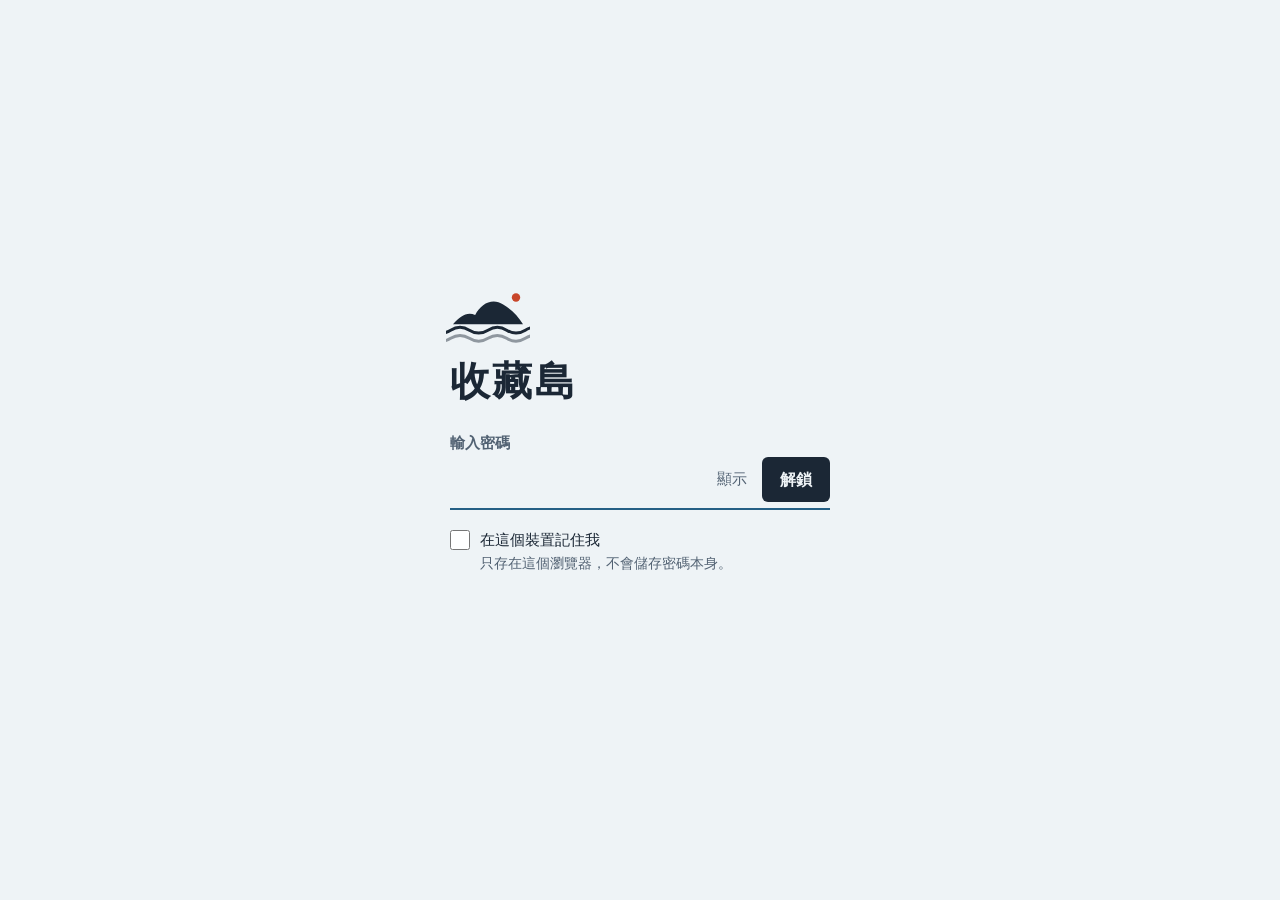
==== commit f815d502: "Use the new password page; keep salt stable so remembered devices survive updates Co-Authored-By: Cl" ====
--- a/index.html
+++ b/index.html
@@ -1,28 +1,101 @@
-<!DOCTYPE html><html lang="zh-Hant"><head><meta charset="utf-8"><meta name="viewport" content="width=device-width,initial-scale=1"><meta name="robots" content="noindex,nofollow"><title>收藏島</title><style>:root{--paper:#eef3f6;--ink:#1b2735;--ink2:#526273;--line:#cad6df;--accent:#c8462a}
-@media(prefers-color-scheme:dark){:root{--paper:#0e141c;--ink:#e8edf3;--ink2:#9aa8b8;--line:#253141;--accent:#ff8a5c}}
+<!DOCTYPE html><html lang="zh-Hant"><head><meta charset="utf-8"><meta name="viewport" content="width=device-width,initial-scale=1"><meta name="robots" content="noindex,nofollow"><meta name="color-scheme" content="light dark"><title>收藏島</title><style>
+:root{--paper:#eef3f6;--ink:#1b2735;--ink2:#526273;--line:#cad6df;--accent:#c8462a;--err:#a93620;--sea:#245f85;--sel:#c8462a26}
+@media(prefers-color-scheme:dark){:root{--paper:#0e141c;--ink:#e8edf3;--ink2:#9aa8b8;--line:#253141;--accent:#ff8a5c;--err:#ff8a5c;--sea:#7fb8d9;--sel:#ff8a5c33}}
 *{box-sizing:border-box}html{color-scheme:light dark}
-body{margin:0;min-height:100vh;display:grid;place-items:center;background:var(--paper);color:var(--ink);font:15px/1.65 "PingFang TC","Noto Sans TC","Microsoft JhengHei UI","Microsoft JhengHei",system-ui,sans-serif}
-main{width:min(380px,calc(100vw - 40px))}.eyebrow{font-size:13px;font-weight:700;letter-spacing:.22em;color:var(--accent);margin-bottom:8px}h1{font-size:30px;line-height:1.3;margin:0 0 22px}
-form{display:flex;gap:10px;border-bottom:2px solid var(--ink);padding-bottom:6px}form:focus-within{border-color:var(--accent)}
-#pw{flex:1;min-width:0;border:0;background:transparent;color:var(--ink);font:inherit;font-size:20px;padding:6px 0;outline:none}
-#go{border:0;background:var(--ink);color:var(--paper);font:inherit;font-size:14px;font-weight:600;padding:6px 16px;border-radius:6px;cursor:pointer}#go:disabled{opacity:.5;cursor:default}
-button:focus-visible{outline:2px solid var(--accent);outline-offset:2px}label{display:block;margin-top:14px;font-size:13.5px;color:var(--ink2)}#msg{min-height:1.6em;margin:10px 0 0;font-size:13.5px;color:var(--accent)}</style></head><body><main><div class="eyebrow">收藏島</div><h1>輸入密碼</h1><form id="f"><input id="pw" type="password" autocomplete="current-password" aria-label="密碼" placeholder="密碼"><button id="go" type="submit">解鎖</button></form><label><input id="rm" type="checkbox"> 在這個裝置記住密碼</label><p id="msg" role="status"></p></main><script>(function gate(S,I,C,IT){
+body{margin:0;min-height:100vh;min-height:100dvh;display:grid;place-items:center;padding:24px 0;background:var(--paper);color:var(--ink);font:16px/1.65 "PingFang TC","Noto Sans TC","Microsoft JhengHei UI","Microsoft JhengHei",system-ui,sans-serif;caret-color:var(--sea)}
+::selection{background:var(--sel);color:inherit}
+main{width:min(380px,calc(100vw - 40px))}
+.mark{display:block;width:84px;height:auto;color:var(--ink);margin:0 0 14px -4px;overflow:visible}
+.mark .isle{transform-origin:50% 100%;animation:rise .9s cubic-bezier(.16,1,.3,1) both}
+.mark .lamp{fill:var(--accent)}
+.mark .sea{fill:none;stroke:currentColor;stroke-width:2.5;stroke-linecap:round}
+.mark .sea.b{opacity:.45}
+.mark .drift{animation:none}
+main[data-state=busy] .mark .drift,main[data-state=auto] .mark .drift{animation:drift 1.6s linear infinite}
+@keyframes rise{from{transform:translateY(8px);opacity:.25}to{transform:none;opacity:1}}
+@keyframes drift{to{transform:translateX(16px)}}
+h1{font-size:40px;line-height:1.2;letter-spacing:.06em;font-weight:800;margin:0 0 26px;text-wrap:balance}
+#lab{display:block;font-size:15px;font-weight:600;color:var(--ink2);margin:0 0 2px}
+form{display:flex;align-items:stretch;gap:6px;border-bottom:2px solid var(--ink);padding-bottom:6px}
+form:focus-within{border-color:var(--sea)}
+#pw{flex:1;min-width:0;min-height:44px;border:0;background:transparent;color:var(--ink);font:inherit;font-size:20px;padding:6px 0;outline:none}
+#tg{border:0;background:transparent;color:var(--ink2);font:inherit;font-size:15px;min-width:48px;min-height:44px;padding:0 8px;border-radius:6px;cursor:pointer}
+#tg:hover{color:var(--ink);background:var(--line)}
+#go{border:0;background:var(--ink);color:var(--paper);font:inherit;font-size:16px;font-weight:700;min-height:44px;padding:0 18px;border-radius:6px;cursor:pointer}
+#go:hover:not(:disabled){background:var(--sea);color:var(--paper)}
+#go:disabled{opacity:.55;cursor:default}
+button:focus-visible{outline:2px solid var(--sea);outline-offset:2px}
+.rm{display:flex;gap:10px;align-items:flex-start;margin-top:10px;padding:8px 0;min-height:44px;font-size:15px;color:var(--ink);cursor:pointer}
+.rm input{width:20px;height:20px;margin:2px 0 0;flex:none;accent-color:var(--sea);cursor:pointer}
+.rm input:focus-visible{outline:2px solid var(--sea);outline-offset:2px}
+.rm small{display:block;font-size:14px;line-height:1.5;color:var(--ink2)}
+#msg{min-height:1.7em;margin:6px 0 0;font-size:15px;color:var(--ink2)}
+main[data-state=error] #msg{color:var(--err);font-weight:600}
+main[data-state=auto] #panel{display:none}
+main[data-state=auto] #msg{font-size:18px;color:var(--ink);margin-top:0}
+.shake{animation:shake .38s cubic-bezier(.16,1,.3,1)}
+@keyframes shake{20%{transform:translateX(-6px)}45%{transform:translateX(5px)}70%{transform:translateX(-3px)}}
+.vh{position:absolute;width:1px;height:1px;opacity:0;pointer-events:none}
+@media(prefers-reduced-motion:reduce){.mark .isle,.shake{animation:none}main[data-state=busy] .mark .drift,main[data-state=auto] .mark .drift{animation:none}}
+</style></head><body><main data-state="idle"><svg class="mark" viewBox="0 0 72 48" aria-hidden="true" focusable="false"><g class="isle"><path d="M6 32C12 25 18 21 25 24 30 14 40 9 49 15c7 4 13 10 17 17Z" fill="currentColor"/><circle class="lamp" cx="60" cy="9" r="3.6"/></g><clipPath id="c"><rect x="0" y="30" width="72" height="18"/></clipPath><g clip-path="url(#c)"><g class="drift"><path class="sea" d="M-28 37q8-5 16 0t16 0 16 0 16 0 16 0 16 0 16 0"/><path class="sea b" d="M-28 44q8-5 16 0t16 0 16 0 16 0 16 0 16 0 16 0"/></g></g></svg><h1>收藏島</h1><noscript><p>需要啟用 JavaScript 才能解鎖這個頁面。</p><style>#panel{display:none}</style></noscript><div id="panel"><label id="lab" for="pw">輸入密碼</label><form id="f"><input class="vh" type="text" name="username" autocomplete="username" value="收藏島" tabindex="-1" aria-hidden="true"><input id="pw" type="password" autocomplete="current-password" maxlength="256" aria-describedby="msg"><button id="tg" type="button" aria-pressed="false" aria-label="顯示密碼">顯示</button><button id="go" type="submit">解鎖</button></form><label class="rm"><input id="rm" type="checkbox"><span>在這個裝置記住我<small>只存在這個瀏覽器，不會儲存密碼本身。</small></span></label></div><p id="msg" role="status"></p></main><script>(function gate(S,I,C,IT){
  const $=s=>document.querySelector(s);
  const b64=s=>Uint8Array.from(atob(s),c=>c.charCodeAt(0));
- const f=$('#f'),pw=$('#pw'),msg=$('#msg'),btn=$('#go');
- async function dec(p){
+ const main=$('main'),f=$('#f'),pw=$('#pw'),msg=$('#msg'),btn=$('#go'),tg=$('#tg'),rm=$('#rm');
+ const DB='shouzangdao-gate',ST='k',KEY='key:'+S;
+ const idb=(mode,fn)=>new Promise((res,rej)=>{
+  let r;try{r=indexedDB.open(DB,1);}catch(e){return rej(e);}
+  r.onupgradeneeded=()=>r.result.createObjectStore(ST);
+  r.onerror=()=>rej(r.error);
+  r.onsuccess=()=>{const db=r.result;let out;
+   try{const t=db.transaction(ST,mode);const q=fn(t.objectStore(ST));
+    if(q)q.onsuccess=()=>{out=q.result;};
+    t.oncomplete=()=>{db.close();res(out);};
+    t.onerror=t.onabort=()=>{db.close();rej(t.error);};
+   }catch(e){db.close();rej(e);}};
+ });
+ const keyGet=()=>idb('readonly',s=>s.get(KEY)).catch(()=>null);
+ const keySet=k=>idb('readwrite',s=>s.put(k,KEY)).catch(()=>{});
+ const keyDel=()=>idb('readwrite',s=>s.delete(KEY)).catch(()=>{});
+ window.forgetThisDevice=()=>keyDel().then(()=>{try{localStorage.removeItem('bk');}catch(e){}});
+ async function derive(p){
   const km=await crypto.subtle.importKey('raw',new TextEncoder().encode(p),'PBKDF2',false,['deriveKey']);
-  const key=await crypto.subtle.deriveKey({name:'PBKDF2',salt:b64(S),iterations:IT,hash:'SHA-256'},km,{name:'AES-GCM',length:256},false,['decrypt']);
-  return new TextDecoder().decode(await crypto.subtle.decrypt({name:'AES-GCM',iv:b64(I)},key,b64(C)));
+  return crypto.subtle.deriveKey({name:'PBKDF2',salt:b64(S),iterations:IT,hash:'SHA-256'},km,{name:'AES-GCM',length:256},false,['decrypt']);
  }
- async function go(p,remember){
-  if(!window.crypto||!crypto.subtle){msg.textContent='這個瀏覽器不支援解密，請改用較新的瀏覽器。';return;}
-  btn.disabled=true;msg.textContent='解鎖中…';
-  let h;try{h=await dec(p);}catch(e){msg.textContent='密碼不對，請再試一次。';btn.disabled=false;try{localStorage.removeItem('bk');}catch(e2){}pw.select();return;}
-  if(remember){try{localStorage.setItem('bk',p);}catch(e3){}}
-  document.open();document.write(h);document.close();
+ async function open(key){return new TextDecoder().decode(await crypto.subtle.decrypt({name:'AES-GCM',iv:b64(I)},key,b64(C)));}
+ function show(h){document.open();document.write(h);document.close();}
+ function state(s,t){main.dataset.state=s;msg.textContent=t||'';}
+ function fail(t){
+  main.removeAttribute('aria-busy');pw.setAttribute('aria-invalid','true');state('error',t);btn.disabled=false;
+  f.classList.remove('shake');void f.offsetWidth;f.classList.add('shake');pw.focus();
  }
- f.addEventListener('submit',e=>{e.preventDefault();go(pw.value,$('#rm').checked);});
- let saved=null;try{saved=localStorage.getItem('bk');}catch(e){}
- if(saved)go(saved,true);else pw.focus();
-})("qEikWNg8ZSfXRfNKgCV0mg==","4OJ20QnljkixlcFy","c4d7Q1xwnOvuFw3p3vTRQhA/V2MMzojJqbfkqvYLktjBarq7udnoORiCGOynzlh1hhIz+UrYIvI4OILIdbH9rTVvuRq51fmV3WDUd00f52rHLIIYNxypFNn17pHRy4jgX2heoaYP6+1KcieY554IqQfwSvF7awZRojxorKomjq7JHemLKNShwT3/ZYIPw44j3fGn9XQUGd1mFDPk0t9XbEFR4uTpIqxlUzZ+2dstNrALLofLE84NkLRPZUKUI7SfJSH4L2daV5+8d3L9EWu9HeC/oIoZ7XAkF+rhSW8ivHZ0HmjZy38NfuR6BlKOcRdGGKr9kQCVFMrnOP6HBiI/ftW4aW0/JMcr2pKpCIU5c17gQl469cJd2GZzVIe4/E9iwassOHShdcnxTk5RA+Jmqe93Oc9jPOAKW4qVeDaiTCLEZiCHOs+5ct947cjXMDKSCzN9b4Vf2On14TtLaD8+KOi8Tqiz39Er/1iy+7a8pTB2/hJzcBK4Ck7f78KCVdfRHH921AYZCnzQ5Szz2riE5l1AqeZeQMMzQcxbARJSEFOZdPm9WFVzvHaB7cOoZOlSQoe4WyMhwyYecW5RVLaQ1QdxktTgf0kUYanjgI2U5CNY01v9fr45Neg3CqCakfo7fX7yFEurtquXO610Ka5Hc/V3nFxFn1tPu+GKxyOP28Z2qeGf/1E17nSg11218loQ4MUhlflNuPgVe16DntNxsQX50yc5Qu9tMuUq3PiheofbjkfO9LX2RCHRW1jpBf9PGLlHT0jzhITkmsc/3rkk8JecGMir8fg7uZ1ktKpvyczO7AUCjSIhX6jufG2RV0Cj/8lAS3vcRQcVPo5qgujRUM2MU5A34sPTqj/F046LVH74mlcQM6VjrNB0AVaXUVCYZofyChh+sQ4iDSgBB/G2bW9ojEDZECU2onnM2u/ZJ14N+JnTQ80ECx0YJdQY8kZ6Bbfni2LpgzN3sHF53YBIC7ztbsIKjWkUAsxpi+qgm7CBtHd/VvFbp5JZZEi1g14KCaPF37dxwsN4gVSD5mQMLaFn2iuZZvahmHqYfcp4IICRenj41ixYyqx4nPKWPjvD4SUh8S32hOj8RuZIHlrw0U9/EGLTRk0iArAHHPsBmjQq/2V3c5xPwnasYKuqydEFd6+d8vTOnyG3pDuY/p6meZWFCVfuAAtqtpmuQ58Ydq5KUc9sFtaHR5CA0Hpi7v5jdISc42ye8CLGfVOGZDm7mSllgt3UQpVRPXBqYs4wplKgbsscjFkrcAGx32n3ZJFDw5ItaV+Dx9ftPYtSE9zBlwrgvCap6/nIM5nT4GoHJ3uCecGpKsaO81Sx6zf08BNRdK0/RXheG/VMKJYfSxOTfteWUC/c1wasKHVgPkKr59xarj6FHxPB5JUPue671qH3DD2ih9bmgXcPLaIcKNlf0CIbKDbqZWmwqDMChrsROZUlVkOTCxfZj/eMhC6frKRHp54MLx6tJ0rDet4cYPcTLlZXbU0muMEdoht7Iz6otN1VifkQodF0XyrN1gDwV7xEbvs2MdQXvwUwgcp2co5atBClWpq/XwKpGb4pQnQWQMJ8BLnFDElnFjSIELz559rBhKj/SK77LgymdC6PU4viMdGnw+fuBApP38BEsoY3GcFt5eGM16k9HVybOEoPfhYB+/8B7Oc/OeY4gi57Toutne1CItBhdkyhEeRH+dz21akHeq9o5MnSmdiO3AdYfBRJ5vOkNKmkyKG3mbl7oPylPhkWtp/wZYZMkYUt2Sw3jqpNRjD/0pQdh9TiYMc1HZEYi4GEr9xso6pevVxvYSvU4RGGuYhMA+19jxdPJgCp1N2Gg2JAG9t1ogZl3c6FyQTx2Ju3CaBqHtS2Y8UTjyFkc0XD465V/VCZbqUvBbuUm1ykjDEzzElQTecWLjT4xHAs36wFxd9OiVIuwVdUOnBrf4JpPEohspJ9eWuYGJxjbIN0Wno6fvDV6h1uEAGZQK3eEiegHJr8NGYziHCLctbm+646H6oXBFHIHD1Q/eR+XXsvSngJOTGXBBX+4rWmLua4RTE57gJOmUa7zWhGH0ORK7LD+EO/M9j4WsF8jCT8kFsK6Gw3SF7mm+HcB7dSchiSAFpEwltWavC8Wdts2K5HA1L41GtSwf7KJn3kmZdmEV7XoY9qg02F4A2xIrfPVEyNGzxgRAUnB7S76xZJspv6a+eqJ1nVeYI5Qt9IJ1FsbVJIB1cDDCjyJ+2PzqQaZROkTUTJK3TaoiFUl+Mc3WkHlEgAj/Ob7THGLTneY/3LZJI4tqEAiSmQ0j06zYYrwI7Bm6S9Tna6Xww2RTrlL/JT48RrZr9QfO0gubQEH+x8K3LElYtT1qYShfqyP7OQK87ngigl+q4Zl2Hwf8yTq2jtJk+h+Jf6QxPXFRSaRX1mlORDHoFAb3hRaFdqbi9V6oPAZXnD7CkFhTqNzSdH9zcypw+1L/Xv80z/pVtWMkMC9H7Guwf5RXdzup8p9JsnYFNmKm1355MqocH+amYCfDbBsiNksjwcKfbwN5+HEMUmOb1NbF5TKp3hslbGlBhXWjA+GESMJkBDP1v1P/BfW0j6iYorzddvGw6bZ3iqfyseKxXn8SUFqBNHDC+x7YdfPpoKpNxjkdZDveQRaxUSXsi0DJD+E/C8rydmPNZpAccPq7GqCpdEOIdCsdHLDerp+F5QAlbDh4rN/TkgEYBxH9d9GuJzx4KTqeKYx2hOLMCWoLjBsQUY3PeEztW6kQ8x4vbeP9q5t5Jh2qsQrieMQCU0EH43gb8r+uZ/Nu9qnv4vpU2kWlAeR8wpK41I64DHoakc2auAagRs2yNzdVzxnCXlRWqKFqVmjatUKqJf80eEfiPtYbHCkEVKoBzpPhpNJoLpTLeBupTy+rlv46guM5DB5o9iFVoLN58vktir1FgHioT5qiwGwntn3GQH5UVhD/XREaRbXUrKiNzML7fiVsqf1QlO13W3PHbf8vWn26lOv9oResAQmw3EAGc3a+SX/FXbGIdJskDQkVJCDVM9LYEpqFpj51tDQ0Caic8QmbdvDyC3pyCwOVZpIPwGxRjvGL9coQQFApAcqLxi05c8JOm2hiv5nKnnF2Ku26nzsGP0UwyA+7/b3m0HmhLQTtdPhJD2qFZyJorkL7CN100KHrozyfLYiPmFowf8hjdNuFC9BNl1Ds/aQOrPcWMsY7d7nX37YGV/+GuyWNlmBboaOosY808R+OxgklBgzg2nLnUZhZnFpcMkPrt53y4j7pAJNCOMmX0NjgpB9Ftto7SPPLs9YknKn5m7LMgdZUjuSmeHmhM7+W4RTTV/YMUFxQzlvqccCKuLY4jhHNxGAfFgVk4OqSHcTyh9bva0QFws4nKOY6UmQWXqwY/nQIV0DzZ8iMHVenjWFD2DzLfBbfd51CHPwuaBOuSTL3xNxUefISYzy+3uSRuSqLOcM6etoRpG+VrDv4ICKJoxJJQqvjftPwyrZVoEj9C+Byz9IHmXo/Zmugqj9ipmecPOa55BISnlSc+1QFpqge6lf4x8YktYRGt3K2VEvafwmPW0rxE7pXDIi7lb7G18mALz7uWtDms9KqCoK25rJooMara/[base64]/mW6gMx9PmmFiDiXt4cyuWafTSSODrzDWsZgi20n/RM+qcMddmjXbrgNzEJcXqnBd83c0P3z4diESAUSg1yYxs81+VHBz9lqH/O5o0+R6GHVCCnjPDpVDm31WSvVBULMPHzp4AP+EwvarECuxslUqVytV+grN5dwQtFIJIsT9Gw49NWnv0a/Hm+Dx2jO5RoWF3jlBKYoBQoIJajlVcIm6lTZhzpfTNF/VAfd0tpo22+1P5WT9zbf93ft19s87nKKhCmXeCT3kLek7DSdn6jMVTle+tkv6uFw0KYrCxT7iUHTcGbThQjdCDkWu+EvPaIctVZ6o2tKc89XxIgbI26fiblyM3fqIIMqF6W/a+JhjkiSXqNydvGIQJ5+yPbJVdLfaW28z1PHbLl+1sMZw7ZDv/at0wqh5pmzlWVTv/rA9EY0uBR/M69KfATQlxIBSTZIozaZtpOh9oz5ikV9N3x5QVzY893QKpwoEj+IvBWE8Otcot/ZHbrsN8ljodwRRWa5E4PAslCO1Ex+Ub1LCg1m9NlgPsP+gaWVp3gt6UPYuSK59Fq8jzXodUSBR08qRupTvIPGDGf53bJss9AGIlfRXQECOdXwYj/GnRSX0lP+s5M3t/uNwkF0YCyB4Fyl8+uRGw6QgTu+vrpna6RY/7hOdsJdIUgx/I+psXd6xfo0vPRiB0oaUUod4OldEQxBuZXY24WQ7NlaGliP63k6QnMgIOrvVfn1cujzdQCW5sjGodB3wpxJnOJrPV/W4qlhnSzZzLbA1QA+iy+C/lJxnp443MT6irz+K1JQPdqSMM4GeYPZrH0oP5f6sTxmNSyfUN9AHdAeMFbS1k2hx8baOIKJkdJsf6Sy/Na8uwu88hYENPrNxhY3ZgDOV3q7JZFHXb6WQGutXpZk+fxKRbcWcPaK+70QxD8Dq8zOn/78+dynG5yk7XZUgHbPdfwZDUP7HDO8LXYtlEkjH1nQcGtTtB3V+M3pdOzu5x7sqiLuzRL0Kw4yVDxKe5Rw608BMs4VNBA9I3IeygDkLxQeZVXVYezXYNxGb/TK//m0VG+9PeKg0HbVhL5nPjOrdSUxNqhf/wv5VguMSfuh8R/VJFH+5BJ8GR+BerdRbsKiSBID89VE3X3AT9L+LbwXfnqnOe9/yeMwtnNm/5jVx8sg8UxN9vgw6Jp5yx5BJmTvtydGJE6ZueIxSAXmlppV10FZE7RZYq36j37FyuF0g5YXLp8dyTFzUwN50A5MqVpsFukt24EWTc3KJ4bnhPysMWiwX7KW+pxi7xFKvOfQedbVBQDQvuxA28YG/D2KK+B1NR/ldZ1vDKVgMVmSectGDEc3Mumff7+WFbl8NKJIHYhg5i1HVB36+H1vIyLnBcWTa2mKEZmkpmh1YJWWwsbZ3o58pX1k/YB8MMjCrXLSHYid6RWcVIESE48nfyoJ3A3Y09vTWjVQXqB5iQtK9ZKhgNGOqynmb1L9XkKlI2GbNeMnPGqu+brMFa5LtcanCc1jOjRTiH+JfPKvECsd696ueS6fkdLep0ZYYUdGnyNAFP20s4pmCS/oiBWq7X0qg6CfpARHX3kYd5sgyIolFq16RJT3TVb7RcsmYZH2hT+Eu49LmqJ7QjNi/OLetPDiFGCP+SLJb0jWoNDHUp0ClzFLlgAJ9LlGbbAuk1MzOKx46kMdnD6WggLP08BFLRWZsFVtsQSLVUxyIIKbe+BO/hDxogZwau02m/YaL5b4MPnvzt13VgzwqQK5Kl7P/DjYt95nFJfF4F4d3IUgC4uW/nOuD60SULJll+2J+J/5zXCu4UZ+F//Ejx5ZQH8a8bebNaFezW1QEPozoWnX32UR5EU7r6bQEaYVNWw7Yb3vsVzUgA5Cfc/OTuAiaECrt3s8Wtx08TBLbGQ43AD/qDy3qGnnKvBPgGF3sdgUd9/hQiSHa4tXyuNgTjcfMl27EiZjHPnPkENOb5bauYkajTFJ/PADE+k+RzmstH1Vg43zI4gCf9kctvCM4btdbMXm7tHcXVl2Ejqc0Hon9CQOxLDbI/o1Sw3VAssb3xQq18zrkHfEM3XdhzHWjvgN94z1xwkglz24wjzK67p4OdGc0dH6vMf4MPsb+FUXeVLm/FpMreJGXzINZZnfuOdVv/uIUe/GJeqW0ie0UidpjRx8xgVmAHpZFfgyFsYQnLhkIgKSdVI8vViPFV6S+mmgXdoBsAnVTeFSayQrHvwfzk+5JTEU7f0ZAlqJ7nq2BMWhqK8lhNapIkKLxh+/cUHO6JEYv6OtJoFSg4Cm7TJ5Y6DZfmdf1OH4ZUDTw+b7tf99My24ckCUln7DkYWPSWjX/aA8obAj+sSMiSg34raHUj7sr5I4Bd6w0DtFi/UPImw64/J5Ztm48eWC6ZlZiEMRdTiGsmifV+edOY7hXdjrOvCTsEFSvV1EMbRoUIxa90IBgWu+tL6tea/rxZexKaZ1EhXR+8nP4Eg6Emm9S6Jzqatg2ZdnSVu+zZltFsxHbYKPPmse/CRv6H+GfsPC21TJEagHyRmzoxXLhjwoVi7N/zshV66sozGIHOnAPsUBaKVkTN8sVNrnubktTBUie7mOYsY5sbMM0bBnnpxACtG9ZEk9BN+lS5sGOUVtNCfzsaYR691LMuMx7PovVrUzegcsuAJBQz/W2zcQ73NZ3bb93i5iZEzKAgHb35FhTmIpHDzFHnLIJIcOru2jns/D4JomCdNhNGTskjsJHU279z0BWlglgtA7ogOlEOBLhxpaopm1f1PcyCcx8CKCH6ddP24Pb4nSKtWC219hUnj17xZyzWXSpMwhaVweiGxUGnUFBUh0lR/9GEy/f9OWTknCFuGeNMtQPPbT90DFkmQUbl0DWWgR6xafo1ffJ8Diqkrw/q2qKyttO65Mjth2rJWSEMjVfVn4598xvqU7+UUBPn7y0H9qQP9uYAreeftsrSPAvDAoamx+Bs53oZlUfKmpR01hSqKgRR+LopTVUnJjmO70VLNYe7ghXilsFAZAcGOogx420y+Da8RZQWw1qffim3sNZ+xnaW0fRK/eRvtrn7RdZFK4rUUwaLVbqbFV88LYNRLAUINl/klsuje5wAf3y7It/1Ez6TXxXSXS/ceoDTNUTOHE3USjd5PvmC00G0SZLPTL6IXTgLBGM8oD0ezCYJbZOB3gHsa0R6XSfvOaFSpiHlZWZ4VgM79MYQI2gG5/kz/S4RialuHPkNRPnDuRGyOQ/i9cm+wLCawmk0MyeC87MYqIv8u9WBgKTRWN/OnCOF5gZG3GB+2wgfkrzSaO3+dtk53aVanL36kst6Ne9dVcDybok+VF1RLHcECoBbcQ/[base64]/ByM3jD8OqIvnh8IurKinVjv/tCXI+WuoMmvnCBbnEEqYgThaHPoWMJPkf5UYJIkLrdtx1m8qt1vDdrFLloRTo/GvXDgJRnBuJGUPT8M8JJS0cd8HcN+HNEgW72dY9+mlxCd5/xsEk+x8RvbyD7XwHbIdTL6WmurSHi31cYEI5rQ1wE4e99GFbnsOzIV+U/+Z4KmgAwy1sEyofNDvyDF0tW1kPBZGkkjaO2r++GJizt8Rt8LTCsF7rz9V9GSXJWbYVlVSo0bZsicMC/hLK8ZaQS4szWZ25MzBMw23CD8pYd8/j+7gjJCN/V9Eg4sak9L/ZArdsGGVDrshHCB/t6y4S7CTXueEphAOOdQeXvpJjSR2C37OvrahVC+SdRtDSm4LXcBbBj8tX0eYCb5tkW1GXMTHW2zwPnnKAJV4DH8PBHHJaB/uSJegKxzj/muvxm8pKrVojXRvLDLq3cjTgO6doDKFzp6UTQAaCnLDUZGffQuN5rM7VngdbLNXAol92KGyd+3I/O9FmPjV6knef6G6vs9sEMdKxaOQcqL2MuJEYXtyjCHqzNIDyIKqrKzg4vyPnxpgeIl7P8m1xRoePFPLNZuCnDdN2qQnhDA59GkC+o5sMdK4svqDe6lnKJ9zq3OHmHb0BIsigA42TKrAIyhJG0OrZxq2/1bXMFmR1hKFG+9aLFN46uPmSrHFDbIXLdQpDxLSKqYV2SxgRhNOf0rbnsQBDMUK4OywIY+88vivZqYApW511jeEhHwH9AIFb8WS4vexvHGq4xnGTN5+gjxGBqQF6QzGhAnUTaiJ7z2e/1h2GFESiGsX6PXxXFn2cWbohdL0PdlaCIqlJ3BhejqQ1fChnKm6DrDk1VXnFww9M3E4p6+Q+PVNhd1rP/UcIEmnXlGke9Hb0kCpyIxv1muVZvkfgKMC+mOQb5KZgzT0lpjpB2HEjL6jgatXw7n9sasm/WR3P231m9QhNio+YJmKaEIS/YX9f1twi8am1jKMlS/4pf3Qu7iapBh3OQH0OOTSX02a+/g2qdtn9xbzG4Lw/raH3Hv6bVDTS/GbNJMzS0Bibtj9AtNzR+Tfi4oZXyrifIOHCyEaMkXxiAIpdJMUj+J+eDI50VjAeQP78X1CkSQadPKKAkhC+IHBRBxkigtpY+P/6+IUknqlLV4vXwdqKwi7pEC2yL/2STcQKlvHwVHIXJwuXydLRdqH/Uv/5f00c1XXS/[base64]/7/GODslxJDWBejZkxTNSTg20JyUCt+BRl7qu86dU8RylsVuH7L+w2seZwbnk+14v7xT72YHqjvs7uXjDwNqdHoCrhYVBPkQ6CxR4o5dNYDFN+y8LfNOT1XGXrPLg2JphrBw5ugi9LEDTEqGL2YxIkuxcn89kbrg8CLE6Amicgv9gKipCxxZY/W7oDgIdFBIUxMltZT11nePdyECfVpYIrqAVAAPlef+3f+AhzTXk24vUs8CIj3/FHIM9IRj4MYSUxS07r8KLyx7qwgfUYekAp8XzrcZ8lKqpTZM3JMSvmkc1rGy7DgogmFKMj4dRid9usIOq4mDi4d9ivGgEUuhEZs5r+ClI3lcOkey1zDTi6Lwzl2Ysx/l5jAlN4fq0ZG1a2SVIMxHiiWceAuMpVyqpdNVIDMiXh95JQ0/f6R0HEiYm7uJjdik1EGZQzkQivMJFyocf0bi52yzdWErjkEOa2rBzIe3oIX7KGikzHz6n23lNLE3y56s5cEWLM5EhW+aW796tGjjFBWajUXL99M5iQJnBlYk+KF8Hrooqwv0fwo3Cd2J+9pfFK03vRhJu98Ds/1qPc3TP/85xCkskdbGr6/vuIEhJ+O7U0Y60rCjaGG38B1DzmfsEhjroP2cUaTgkXCQGxrYPwkYBbCP0zAA54GObhGldbm4a/BJfSEao62N/uHkRWGgVWhT3h9TMz45zMnLUQNCVgj82tP1cZvrt1TfeKnGmeEwBMtFnhwfW/Ok/ETe7rnf+QlBi6bowGwu8W3qk6zQEpuL5kLniuqHDiqmxfR2SyHv18xM3dJPXjPufDdEQ+h/+bhPqrUW6NjNSNAHiDnWXthLa5UVIA70Ktatlxy9nFuMBcnyKn4PoaBcw/zWfFJnk2DgNb9BTh33HONC/FPZijvuAndjBXJRygSIRfU6p7tIoQiye55llEp5V4FQHuqG7PnHE/NAiqlMXyYTum2/sgIXnte2hCRRbWNmty+MAG0X6njQXXoaTHxuXA4gVMkcswHnAqx+iZnnsZeTzv6zKIrhXi1XtwHiwSHJzlBRLXBB3Fdsx6dBVj8efG+ADUnXJ/hjaCOifXYPpsRFbhK8kBk9UnyLTkm1ry+nx+M9o6CCrGVSYqJodRprXlmpO7ljagkJTnHSTc8Iz95Ifni2QpmOFS8VChH4pF6C1eDZl3hvJHgXBeNQsHJCTtx3JhEerZEtxBUqAVFIDZM0VCzny98cH6ZMNfOA0O3Zqb7w6PtaaWS/YIdWJ9eY76t9nACiPkz+j7szqGoL3H94L7T+O0VniRzQHNGafnN6Azirq8VpORifv9eL8kMVaorBgDPRS/[base64]/Xo1gybvdxYoPQz0R16JWcrtcaiWQ1rsnCKWrYYrkNWbLUZq8Cv6PkxwGS1M85vSH4Cn0YXA8o/uD43su8ZhDfqzqfKBjmirUqVsTFCpwKQchsV+mY2XI+fPamBsbsvWZhDgVleprSKXl8+eNuIcLL/wO9OW2kL5KvUdRLAvNhjApuVdWba8+dS6gDLrf/n+Ex7CQzK2TY5fdPqn0iF/qoiZDdF22wE09jpmWTlizn5lz7uU9ieIIvm2rMUpZblE91AhLerdteH21VkMg4qQ5X/6L4VIWhhh/kgwyIyJDppCDcr+MYe0oIsZAnPSYHl99HsAx+vzXeS7Fmm3j6YL/41ELI8pDOJ5PAyipf7USP0BMVPVhjXQVVJPTQuFtiLXjxy3IQpXFv1sfRNH2AZO8zDMGmhCcazz0dtSXaysDBKrKv2EP5v3323MLdNoBMqu7hEeOXFPiLASyyxiX1JkFGKFEStjOxDBjWlvn2MxDwvt1O/[base64]/Mv/3zpX2B+ZwrNtyvY9LfKc2p2xA22VooPsn5aetH1JZmOhHHqU8Po8hc1UT8FwoaIEYAXI5Rk8Q+8nvXfY4J02ZcGxmaSMPgihu7XzSOfaKLdzMqQCVVNO4XwR58bB4oOnM1MqWeAQ843INEzqx+8JBIO+2L/c+iUCgdezbspr6vCbxc4nx1VBXqvlr5rbOmYZ9v5FbD/OEcnFIKbninaeMuBDdPq+Him692psQf9FnD9IC45eYmbD54NaVccqiybS00oQzynhOyfhl+H+7eVoKULW0n8eKICdt/oKXWBdOWauRNdoZ4A1bPJCDIn1nJOqYgXuEcxnVwQyoteruy+UVbGJeJVojEVs3WuXjK96NcvkPre8K3zFgvThZrFJQ048UBiSXkmatr0/ndjmkRXsBqVEVNI5xoMGv6UVjtWv7sRUfCc4Vk1HnYX+scwt2UlTWC8K8TRrlB/VI5Kofo7Ndh6hk7YL4oBWn0PCzXkXbMM3WtaGc6eloztDkal4jmQGlMHVL6+Ly5nX8o+xMavYDfbfB6fWWNrS5O0GOOCo+HhppQCdxl3IaDdv0p9wvLgLswOLV7/9pH45b1xtsTWKWmMtpIlqYUxzIblWgQ9uQpteMqPe0iUR2XeiEU/2gFBypeW0VOI/uZB20fFEf/[base64]/sB2c3RkpwTM5R0PCdftmQ0YnXYEzLsbOOMfSbF9WADyBXf8Y/fosfwSEN+Lj962wfH60JfxAVoxVodKgRVB22jFY7WMIgwxRbsekT3sUZgR4fsGq2ljWCTIqna8z2IRsIweIj06ymq071euxgOgY5E+Bp42g8NkFBl3CZhlH+am7i8c7NNexGGSfTVll3uQrYHm2/vyyvpjP/8OuHLm1lOb3XPPZ3/owwyyom8+qoQwfZZTXdTpSpsNXpusg7z4D07hsKSf6aM77P737Js/EPqoNnjqiW9cE+o0FXUnbV9K4O87fN9b5y2GGNQO09hZvy3t3aDrHRr37hmEZfKSZ12J9ZYsAf/[base64]/1DWrMFa+J6P32rLCmi0eaDDW50fBfYWXms4PwlGFRj2APO4AcCONDuPUK0paQgU/[base64]/jbdfAYnF3Fo9Z/voGCBkcMFBxlicMBd1rLcXhnBu4DWOmXpBw0cFaW5a/w3Xt8viplxEAyPAYCkXjMQcFaaXI0szZWQY3+DaSZro/Ch3unJs+uB6AFASvtIvbPoy5nbyscIRBol/+jZUE4DldL5sRGI98hLtVZFtPfUkL4/iEjb2t016Ms11SxPD7RssIorgN4cUBudNuj16IrWW77jzUUneo3PxI6OEa3rd1bxCxb1SQbx9VCLtM0tjfM0ush8ToIXIrgmsxq9UIGfzUCSmjYwzS/g+dYPNvPU3iMJfQc0U7aVeY+LpLernqf7+/CTFC9ARSEDT7us+zloexh41m06UX/uQsFKhQ+EmiARRJAmVSYJv9c5pVwhEXjD25pa/Nked+9khi6yjiPjB4h3U6w1sdcKOtS3Qz8bA2cK1WxzXWzpdOj7YuypVEjQlkqnm1IWA/lUc660RQ2vu/rJD2f9FRvCo7VO9LTCx1wB2Sg2tgUIxE+XhT+mLYQlsISf4kOIwfbINUagtwZjzoPIKeWWWiOvha1n6XDnHoi+AjnMU00Vha0S8zK803J77OLS1nb9e8EzgQ24eTTwDOYRVb3HkeOCQskth3PUOK0YWlwlVgmlu91pIF6yzqaGO/gm1Gl7V+MaEpwtiFW4IsV0o3wcyXBRqsLCFcD9tFNmYecezD8mCotsdZ2PyaERc5EP+TJ0rd7P2JBuMJL41QXZ2khuPZfPrmDPGXG+IYgz8RJBxvodiZL/bBJ3mWifL3ghH+E1JbOEyEj4vzes0vDeUXv8o9GRn+rT2ikssSCjQBszKgJJmctpen9vJshZ67Erknk0Iq9C0GFD3DDJvLVqnH7YKemFCBeUn5qEAFFHSG0Bmy6vihNP1aQq49Y0Or0k86e3B9TdXh0TTLfOW0vgUohXrSxWw8EwD/o7qHfI59OapavUQPVCSSPBZvevf+y+bMSc2b2AiftfNBvvfyrfKqrReXlsHHQ2ptXknazMpCvRJCaHjdauoOgcQ4/qfQUK+5uSCjrW07XxG8JNcXrURKmdpd0OUCMptWUZxkO65kP1Bd17VMcZunweNHVQnokT1yJ66pJ7ptQN6Ox1aFemjQXlb2ibiNS4Bq4dd54z6szbeCUanu3Y7Eb/LBUolvHu3yoG2yKoTKZauNdphHk4hTEtkhUMQPK2TsqMxGYV+RCIqUGbwGoXFe7eXZJ3LdVb2VljPCsL/IB9xO8wxzUFceP9TioeGh1TIqBxiQqUcCEin44zfSJnKfW50QLMiRCnyjczBotX5q3tQBBOaHzExjc5yPXu130ixtCXaA6zjMQV4AWnPkV0QzQy2JVK2so8eoV8QpQ/6P+Og1jc5qcSb9lS2uHBqx1XxGHOVL/cSd4zJ4JsIXdqwcUJ7AnTPQiRAr4ISrfrVMsiC5pLmZI7e+LHnkrrqAwen89uVuJ+tYhp1eMtZy9B6OlH7fxGkuZQagLXVXzLT9PxVVK0l1D0RRRJAO8ivqZVi3t9zw/2NMyrYKsMj8pVXMoYZrWwBqmUU18Gx+MjjVd0L/I7CAoKOn31MhPPzV6xc59cvFdQrEhhPIstQeH1qizEQ8cPpykKNOgVHqMCPMipajCJ4RezzqfETgme5ToFv2zpWWugkGOfXrSuMrRKEEftoF5FXD2ohEiYTQz8B173JKYPtZhCSfCNfPIxacJ6M0ZQmpzxX+bZvO+IYysQFdkS8/[base64]/C1vCN1ZTUN71B/0QOrqKTJ04tTbsXD7CTHQYv7N51yOb5vxF43J+Wy6OdJX4faMPGBVh0adYzckGmhBdjVse7yeU9+Xq3yXNjJt6Dhb2OEpCSTk1YHTwZuxu7OWrDvBUSnEiqr4vpiw6EDPC966Q/b/6ECywQOfTihmYnW6/aD7vcjSw/itewgsqzPLxFglxHade5AIg0lav/o5IBQxlZn9rhG3WOTmeQlrp5O7HnKc4EIUUjQM2u7HVfBmoD4ngVEutgO70gSDrbgkObX//BkoloTefDj6Q+B4pFGVj5CIOgxbhvPjawK0OUOvoqjLGKk3ll0NQhVhXFeRaVdLw3LFFACoAZsv2b0iPfwmjGrvSAPUiJrzCK5QfkUEjYNNbdgeR4dVyjU7P9/TTAQKtbfwpYvSwZY4uUsZkpGQ96xGYCce+QzZmJ3CIs++V+kCpLGP9FlTfEyQjWJ41+cWuuVe+7vzt6BlJ6gBS/rA2i7vLmjCOF0MUKGf69nfOOQTUCsPW9UXmZfdQZRyA1sp09sZUlOHp+SAn2OfAGapBJZ3ZpOKRFDriOfIfYznEQimqOVehAnL4mN5Z++Ya4HsfvBRxB0LgFKVXnK96ISor5cs/JJJYOn08fyb6VJOhzfOkIBu3WG8yvQdmZxrk3MSIxxfpYAZvs3ItcOIgDkufgBCWnj3kRbtgp2u/Ry0R0cWDVbpS3C45LQIUE9rGg2g5/zZBXmXEmfwT6iuH966cEmZvgbz1gwNfq+VPrr2oqhaZFRvPFcsxL5qdOpsmyBl+MP1tuG1eojHxMKfwnoAV0QDembEeEIisttH1anh6tfEfXXvjyulu+JziHAMvCBIjxMXu9/m32tyQeGULnG3GBFLG/a9X1LL7P5QXUhHLKdc9abfm2sBMbvyXcAbIonBQd2HF+sZ8cFx4fQZkQiLjzdsWX7uoRiF2DK7VYPbVcTOPk6b5pFg+JO1ybtZLsuL01Vx5sU6Q4CI5ncQNrMkJSpyaXFmAwBekGF7mkAAz2/Hj+G6AidlHIHp1lnju6uH6H8Zhd0s7cLm+/Rweuuk3xGYgG4BypmryoZRaE7GMsvFsP8qZKTnpBmscZOXHZMo5C3DVh1ZmKTGMTdiflQFbT7v5D1yz/NaEl/f+7kcfGqzD5qeZBqQIc0I3rHGFm1vdS0IpAS8W+nB/SG71jTXc0rfgwyEHHVfakGyv7+3esOv/zM0EN/GSjPfnj8FBXxEqFUS1CRBshBi/3Y/5OYiVMRndMChUrqxmrJNrT921moBdzbR2WeFpgHvj0qLzuCKk8PLisRi9uHCz55XOQ1KG+1WQH2HxmhSnnfN+ZM1+Nz9hq7pBxJd9wW4J+a2CPCbTsJX8TfWFwGI3H0UBhsr15VNqxKfK3DpUAT/7V4Fq6eCDylxiS5TN1iUfI50atamlXz9sJA1mIR58OrhGKbEY4sdpSW6igSxp5oI+cW1zlYHOIs3jAgt3szXNVlUcM0Nc/sqkfZ8K742vYKf+j2QMIOnLHCwwGdSZ/TJFSVMh6NB4Eo/+LSnz839m6DKNsFCpVmB7V1GsC5bLwfsRJzmckY8FRRPZrVcdYiQ+Hg5JetBeB9EsQ0cRfShQMv9HId+A4JQUaqpi7voKT8e8UBI2ehLeKQuA/enXxvujMxUTK4Z0RFX2s+6i+YgPFu57FqavVs/C1DN1w2a0UdNKO6VYlDoswQxVRZE36RW1sqAJ9OMAsY0I9oyO+dPqvF4MdTsiF2rDL8O/BlOwi7YHswNCEcvqjuxJdY99IQf76/[base64]/Z18DZbHEHP+OrfrCTtLK8KdIl3jmEUTqG0GsKtBCNu9wh/sH2r8sADS0L7r4nLQcW+oI9m99pVYXUIZJCZoWSCeUn2URpzNIevooZaZRRQHmvw0pxVmufaQ/NupqXTaRGRBpdqlzguGUY/9R+u91HICXhEuVR6GDP55O56QVGKtdq/mK69e7B1rtHdJ3wBh5X1LU/9Z5U/rcDYpJpN6hDSl3hzJPttrZ6xlWvdLogEbZ4GxPOYm6Ja1VHpR3TIF5pXi9KpL8cSFAM9NGylypCTJSqY0ufQprbk0EFGjX+mTaHWK2QrazVaato0FQisL6UniVOZcebqxnp/Tc8fSG0d1Sw9mPjwRS/Kf6qaeKuw6k17ghCS3Mxfy8zzgwTDayO5YovGbPOCfazvikCiv+vCJQy4Hs+JETPX1Nu2LrLrhlK7fN82lnM6bKFmZto0FW7gedj64KkL/4cowY9VwQd+aWYXiRmIM7tRLjehW5Wxz0HOVaWBD1p3g5ycqBwSCefF8I/4QRDr28af/84uMOt1mgfibfpJDY+o8eWe6tu5f5kH7Z4DHYAb2GceoGopsaCp6vifXkFOEnYe5L6jfLezEnxyUH6am8ASzTduHvDafFsYJH8PKF7O3wgs+fyJVcBWxIzUtpvd/[base64]/mZfhtpND4U8duQCpao2rnxKCucds1PSkaI1U4tEkUB42g2MJY7Lcic5R3bosw3Ig+FoIQwrPoEBNqMzqFD0rbpGyQrK27x9FZZNQWLk1ekHIZ4CJMLveCfsX3LZrzPoIiwfEFoaFewL5eNixhSO5EX+/lq9IST+30CeHJ7yU4htHdBt21Rng0RpFCcjD25DMjIzTwXDPpIq8Dhj5IWfXIeLz/GKsTOq6dyMsIOzmTvCWymvIHNGjMy+stFCpSlwF8DusHgxMxSk6Ec45GiiNmcHwO03N4xkeUUO9vvKuS1l6sCSTenhj6LBzf1pI0wsTk28uTAjOVvmP7EGTepifZMteKvsP7zP/jzwjTbmErqN3uFNS4I52KnfUWpmMR2+aHAucCk0maXIqYr9MjpwvBRf+JDajQQCprQymymPFDQIKgiRYZory6Wzpuu+qUFxFBtpDU0+eivCJFrMbCl+sYnevqm3rKCllwN33K9e4wTkaIUR/0+VvGwvO6YvoCN6M1l++h+enjYRM61C/Fi0Z5rf0cn06Cm1PpYC/7STnqnagK14E+/[base64]/9QHrlIgTqE/0FjJd05WjLM4iF0wIyyVLCkE33bwOA2/cszrU6y+JIaiE1PqflhT/9rT4Nb/HTEc/B/h4XN4GISv+/yqpf8HO6S30pT+I8/PzAG/c6opjL4oKvArtWn99htc8n+JLPklZAw8WX8YHT3DvAR7aVWH6n/5wQtKPEHxyjsbp3u8CSIsR+DoAqAUm3NKLIGGHL4O29nFRuxn0ZXgmlW8n3UxITiU79+wKdeOT43PifFFEWbAxwibnAqfcpSq50Qzyqk5wnW8wXxQktAIs4Wj0v4bzqtV+13/gFndZWuIfuR4lEEzLiZlc8gzhhlXqKHLAM47vZhhBrkMInCfBG+WllX50n4ZJcUkmb71RpdQ1DYg4ASMcnWm+aPQI9RGGkB75qhSlrrgXK+7uOf4+XuEWOcNPW3p9BQ/Cdi9MRqw7vth7cW20TbMRXfa/glDEsInv2Z9xkQKlgKAWxWg68wtR8Vafx5tFMeq0t14rbMbfiv2nUijwG1ntIX1o8xgcOmOalvLIQ+evpB74q9PQj/NXVzZs6Vw2RYawl6qsXCFeBtTf48icSu9psKnx1y6NY2AlkotU8S6PsKUINQwjJFbjOSfniuhQ7sASWKYrKA2GOxy8EzlxRt4vUOP65CAF0i+nDo5QV8OaazBfnS5n2vEXMx0x2uXO4mtr7gYgskNCMAatna8WsryiqW90T8o4TBHx31682gw6Qc/u6U+YP9vWfv7BnGU/3F0jNnQT6ZDP2z5hn2ICU+pdlbGER0motNXVtJ+n+6ybwT1OpNHnLhLsi/W+BOpzDgAI/Go/W7EOe9zFnforard+0kJPOWqu2CqnGqOHy2aiqmXuUE8oz+LGsDNasRI/S251FLVYvT9Hun0CbdKaQlPSyVpCqXBJb96h25gRCk5HPwL/ZB9aSn37wGnQFAQ+oLUl//+yZYQwRo0MMF3/MZgl01EBPNzpGiJEKoTT2Qd24BoesZSsOfbBNhEFESV1MdvRuYiBhsrkgbQMocYTgY7TGQH459HosfIjL16xG6JO7MQ8kCR9Q2dLD+3cb3jdyAkN5ILVKIBmmI0gxMz+lPT6o92PZXbCGdsccuLDYRGephcOJ87/H2l7/1q9lqlO384aUx0AWbQaAKT2OPn/e99ylC1l/[base64]/259gqbhukWka8kexQW4BMlSA36f/Z7QPvJDZ/swM6HkxC7Jle6GT7DpOyJckIhv9miCbgVORHBEr/z+Bn45SbNATrfKbqmNHuMVzcf2bL3PN6ioP1FW9a/PjdDfERStJFGr+eONpFvMU0F77zZYTgPnkf5i90fVqNOH5gGQ67EkZREmoY5N8X1R+x/pP+m10o+HKmPeG2bm0k3wjiXFLXOTCwxXoHZorLaHtr4aqewfXZGYS2uFHj+VaiWWaHU+t+DiurFXnrtkJIejldmRpn0EuFoYATF2Q1P8SIXC0Xm402enCUQXBuJvnBvAR4QSB+zPYiimPJ6A2jimCblmrPIqTYGIpXug3LtxcfD4YOZLHWX9jjsBsoQNgWFx/3zv71CVOKPlZedoRJxJZei1+z/auUf4T+PWupZg6pOLodNwokoxJZ6hAgbcjRKC7Ynhg5Jd0/HcqloYdrDSpakvT5Qm9bF/hxU+3P9+svZLV1q1A4T7SauJON7j1KcV0BNKFHjIzJfmT8BEEbxsKminK0FvjMY9FsDKW/aCmZ7JIcEX9yPRgWP0VP3ZId8MZlONCLaYzpvs4G6s10oDRQc3/1oH2u6TSWiZL03p71KLL4eKmFmH3evvu226bImsZbrpMmJTuBaG1bkbw98aqDc8Dw5IfvSuGVoM6WqKF38sThM5lFtQxP+QUpkit9HfULEntj+GlWpuAnQGXuN9XIgNqSX5lIMANktppb7CSGd/kLHRgvhwPaeBn+8Ng7Ta7xJJLlCFJreoC1E0QLdoATXKvDF1Ljv+OdOS4Q8Qo9cd4AgrdET9GkDasHQoWVaq6ocL8liZD6u0prjR2O5A+lC+vgp39DizPbB1uCrDBeY9WcbHtxGFjQ4e7lf6AFBD8QYjzPYpvcHVcSqxjHwl/vGSZ7TifhYGYiiZnPIJedSZ6qq12VMWjDb3YPAgsBOJfvX1C/sN8N/[base64]/7jEkOy/qijjX0RETjrZi1i2OgtIU+tD2gbseD/l5Rp17csLimLDb8QgSoa+iHHcu/LV4rbYo0wqWfotu0O+uPnVXDUVScPfDNBbzuDDqVB1K4el+aSqw4R40jWI3QJtMgj8bA1Q3ykQb1ukxx6GxV04YFJkUpgNJ8OLHzgWXMpFWE63roepuluPn6KlmX6j1SYWxTr7k0OpsqFyGz8CmoiB1UpOhT6J1YTA4hd96ZG18Ws7Va2/eF4SZWU7GskgBSepH6CAtDjEuJg5iX11szMKxOzUq3r2dg8WGIS8Rn3w5VvKqtijBoDvgJbVSFMGmvuCYz14z4HIlOW+iUbaCTPNf0T29Q7jO0A/4XRKMOEYpl7BINNX7ZrRdi/FGQh6SY+RmYBJi7vRsOEnEQHZASvRi2ObHrI57TyDDvuP+kOkIG4R/pY7nBHPN4bjV4NuGMLiphSmhHB0IuNFtctMZZh/fzp15VcBwNLFuho8P/3OCFhY1VLqv4wTB4dvM6IXXzoo6O9up54Hdu7ehSccp8n4sV3ck9SV3YseTRrmI8fxzz7/ACYymZbi6ipzz1rB+z92T0FViA1d9ZucVJQ/I+jcq72FzEba7QKgTOuz8xGz8s9r3wQsF1IGBfp7+Ir403HVUmCtJub4+P9c8KN3Aq4UaciHByXsHoVsx9UmBXJl12nmyVcBN+KE5CTzy88p9JR6+8cjI9sCJ49tq6JgU4sTxnQUnvIHcjPf/MMIp1kvSLK8ScXMc2Rt4YnJRVQJutp+eSsumBpn50jE7aiu3cEAdb7g8JZptNWv7XR63Z9+bszkd/1WjT0czkBRGEIzm6SSdEwr+xgdHaCh6KR/L8lGoCxmbEsRFsgOP8W90pFLUEunDP3NBVDehneRFH4iyME5NT/UQ5P00bGw1bCKCWRTjBZV28LbPqQ+19oDqwqa4xT77vtllkPexk0VdZEp6kls23i0rfZqr8vqfREFor+Rb9Tfid0mkwt7Uspxv9BwJn9OgLu5600tdJXnorwtnX6euSwdbzmeAKbnQYXw81o1IkxbuoUhK0ugUfARo85bYmsbXiDUL0arxxg4LoNhFeliCEz3JyL/liG3k2+RQGtJzJ0DlXuJ1R0knRkRCvLXzKsnJrMGew77+MpoiNRDkhdleqx5sW3YOQXCE+byQczyvs/v2pcsQI4eFoklW+9trImNep2+59dsemRByy/+vxjqctFxpr2YaquMOkeWKFeonYGIbM1vUHj9cW66C/f59sjtLF1dCEJM6f9siyfHfT4LAz8dEmZCbp/XmM+nGQRvQQs+eSR9peYpDCDTPbRXBQq3ASEx9hwyKwVozzPZKSwx4ZTSPGEOqtsBnBB363ds6JJRHarMnGnC0ne98fSabb+7/XO4tg1qEqsa7Uk/5GGXcklKQrw12yknIK58hd96AyKmPkXPKZYosW27i9i4rRZVCPqMhqIXeS53F9i/NbJzMLtQhmnK9Q1101F6teNbZJp+mrQcX2CDDwkxLDK3fueoy/F0g5PJ43CyD5PFDm1nDlROxf8izdJpJ6woIDCtx7S/uC00Rmx/eVCEXbLPbBLo0gT8Wikz30z/h1ic6AVUYl/ZE/E+S+BTwPA17Z/gHY7cYjY/lBNlOhIxMQJmW347OFMlRMpevwChpIxoOOrMlpgqhLE0jGCflDgRQpNW719YvfpZgHbi3L4o7vaki7UPM47x3LLWuI9CGJD262DjcTZzHegX/89JmzjjJb9s+pSP4Tdi7L/F5collsMf+TeNcxdO/CjQOogbU1iUFsLWok1cad45djyjtw4NN/HRJ6LPlD/JpqLSn1b9sc3bhIrd7WvXjICARLBR9cI1RdK80rWNu9Q5yarg6s5a8XcbEmwcSz0ArWeVhs5MUSaRvmFXO/aAoZzcgTvZuMh1ePcAD+Rhp4EdDnHv/hlMvzlacvKJGdjFgm0yhXifSie8lZZkvOZnMWfCGs9wcnx7bJ24VkkCTyJpxIAXjEhnF0orhya1fEx9YP+bgHQgaZl37+MxCMFHsLF4uv5sHNaK9V1U9tLNo62xXrmjLpD8ES/UwxazEj3oNMeXZ6SoMMOHfRX+JGXj3mhsw0qdDW3/PqyuE98dgl/ktEAcJ6gunIaiKTATbgmsPfTQBDrGcnjqUSagSBiGNrshUnTAT+cHy1TI+W9FDLD7PS9zgdpdrvc22AgcPpyBYNJvsbhXUWKjl3SQtpA/wr8f45lv7OHs9df355OO4mS8/8Zu+EQ+4TfnW46J4AyD914frsf8BFpF7T0RUIsI8w/ffhyXB98N63v0u5GBsInLrYtiyu4QkfTDWxqoTtUxShwnvIxTbjp8/BdVYa+MAoA0tnRyeTxmjjDL9m4wu7iSeaHl/dm84GztCWOv6BGnhA5QnRjmbTv7dO8rx2ZbS1u+XoxxjAQ/bsddncaO8o6jNiyES757w5bMrj/+oKMyxdD5CW9XyNE2uW9uuyXrk0v+j76/kqh1WOSfPiJalnvn9irbw9GaEmTPFlP5emm6xhy9Ay2Kpq3kDZETOtIGBzCGkNs0w65KwSBjas0dvtEtFv0cukktxHO7ey/IfJVzPF0AVxU/ObYRqFoWyzi8LfPviea4q7a1UNQ93qdRSVDyuhwUX8Ek9t2bG1sTTqCl3PH1KQJ0CenodtmIjej7qxnPS51axWXMLswNDoBGlrODfyZoGXBAOSgOkWgJ5H/5vPlNaNXqWllY6KPU42kK9838m9mxJ4TB8qwYVEaAZPWsEO3YcEyKxMr87D4QOM29xQBOJXJEE9v4At8oGBecSCoQn6QX5FQqNjHnUE8a7/ZYwWo/W+CU23sQfk4CMY23NsbxaKRxihR9oVmo14savuArz3B+SfDjKxB/sCN3uT9FC4nhjZa7BlljwkxOp2886C8okhZmJ2OBkq0tLl9HOpwE/L4LYLMG0yJ/S3cAB7bJn5S828ZOywVN2tzPqIBPTQztRB/68JkY/2YHYyQd4koBlihwxLxszJUXw2uYwaPF8qe18IdXM4lxIMStjhsPvpmhmsvyiTMFlFE0cV7U9m1ZEP+IkHQ8UWGBXHIb+RAjj8qQPQZMDJgpulwnAfrkEuxanfLoTWnLx3KKV6Rz3+ZUOv1bIpY0/j+5ZXzk+WKN0pmci9loKq7cjjjM4IRsvmHZHojx65N3Bm324EdQqPgicZJGftyXNed2q2BXEvqzBHAyqWkwsjrEq1t6/Ta08qp/RHuJuRX/7jle5RPjSMMMMETVO+LSIyqdRjYt4CZtA0vjNy5sdGou99VKzYdFWtYzuFK9G7HcE3GxYAJYAkjLX+zk7+IWEQqfrsDzFYZGDaFJdKaTXIi/ZlZ/oB5YrHCVrt4XJtD5LZrLKRpI2nI+FoMPPwIZ4cGrOaUoxk+m5WnR8bqTyxnS+BWQKzw9cO4qnEEEYrxM7Cnf+H1EfKqAOEwFj8N7Znqv1ZFKeXQyolEpJ7MEicWo6iZgPWw5BEfPtB3pU/SxwK8pNqJxfvBEXZICg96l/arlSOJxUY6SD146N4PhynHVKTaypDvYzgtJdHvyB52fofTiVjrLdZPW152jZAWt1SPZ/[base64]/aWVQkbgFh/FDZV1OYVqBnLG1jvVLXB0I6D89QcVzskqh/+S7ndIPZWDI2ncVf9G7X5JweXqU6me9cimvnJXAL7qrLab9mn0LrzS4jot7PgeRDkPaNxsjsj3KOQ4yB9/he2vtg1ZbXsMNehBOhTgh+FYRhZ83wdgIDaGaXTAB7W3+GxAlmm/aCTG1TOyoWRMSQrRaK4oV6Egut65XOtfGhNXfS7S/viiznXGJFNGMcWroI4gfZqp6BqDodobZBQA8BB8xfTKxw9w6rVly16eZvMRvfFFw/uVmD/FRs2clmGNNV6DAbeHKAZFJaEyFYZZOuFS2hlwnfo5VEY/Ckw6BkBpbUWfAlVlloOIM5ZXSj8Li2E79vCcur69yOmRUxQ/i2N6RSe9Lib9sT4I3xikqrEkIjpAUvH/LGhiuIe1Hv/VCbfCw5Hz9R8FceuE4HVTi1gIRKAapxkXjSXk8Y8Lr1fwEfUW4ZO65I/7BODXXqTY3t17+1GZwxJ2R2hAPLOC0MZIXw2QNjNUkB+MZvwFOuphASkXITjmwBYUsWKplB8DblqYEhuvlWRr/3vqPz/VMqCMa9QIogsPQoaVD5Af07NCiUMCuvjIDj7R5Mborn2ziFWnNYWvj4Tw3gSp+G9IgZVJ25KcQNIzpzYVK/NkH82uOBPV5dk59QrVg+oNOsFJ8Unx/KkY9Q4lHTl2Q2EPxXGXGJzgFTxHVApxz5vNhR8jXIcbBgEEL8X1iirvglWMBy9NhJPONXAHtSSPf7SiMpv4BoGpD1jPDKQikIxumm4YKtv+f8TjCRBA2PJHjeEnbaHyRRd3ym9Nwd29/C3NS5/AXh3ocNTe4klshQvBeqiRfSGtVyRFH8GKDsHn+heCs2wVHq8VhWczxrlgf2NInEpgX+ALotYsmYz0dmKanr+3BxjPH9oAvCe1VjJf/dBEA64FYhnX+2KIanpgixUFAy0lUDmHXOOOT64QFS3vlJIkt+Y76ELi0duwzANTi/KS+QNMyksoRH7BEcw2i5HC0pG9fRV/iZYRZMyIsWpSsDA1/EQBkgig07ktCcVuuMwoB9tvyWBdK3MCFOzh44ltrz6d0k24Md04h+ZRb9y9mrHxmfP6ncnwZZIfUAI6cEDZ2XRMAv/jXFqq20HKwrFXrkNcrWWmXz+B/[base64]/GwGwt3UST9gtTFxh+wnBFV0dBSXU602L1PQYR4GTqz8Uzg/ngYen6mA7jDvoljGM6GYOEaa3x8StigfgSM4eMWGjp5mpnsBHAnb6bypZDSAuEGK1qwBjvQtsTEGQGmNAwO6ORXtCIcG7SU8lD5Q8FajutC50dyAcoZjH5/XOWgQj+DDwkMb0tPUUAuhUObBb4i101LklSlHfu93/ifVJjSJCkVGScsCu/oQH4w7180TUHRE40WaMac9xTjVyvfd4/hXfz/2P+9OErvCv/JkZXkA7qrJFpDEZ4swYShV8vyEUSohAMmWXS3/RhadDzGfbBIuTuL+t2lbPV+CMUzfkY7fpXqji+fMiSBuSWLV89S3/6Yo1B+Dj4fZuyWN2b/lxDbC4gY3Uq1xAsZJjGbSdCChhxv0l46leFDimmPSO7Mfz7tl3PeiVLezxBqkA+CVCSYA8uUaM77RDccODwctGWulS24ouq12MGiLaZFu0UWiEdk3DLdsSrvnOcKtrmjk+rY05JB3pxOkdjL3nPuv4C+tSvwqDLl/ppcTXdpXLkqkuqo2uLWfeVWeGQ0jKscISJR72xzQA59+50NhRkA9vf3MgmJ2TCOm7xJzlKHv4NY/Nz/pwdV8q90TprbZCLPZpGLzzXRh6KpDT1zrAv87ZIeUEzGcV6KtmawmH2VmYBmt52a6LQuIf0APjZ7Oef6593FCb2GVEpBf40zjr7SxZ4jAKHmMiLuMBFgkhlXE4XIi+bTAwWVSaPRI/VzoPMXcb5MBEjjESImebJ3/DHs/riL3S7VuhHUb+Zg2yopiwjk4aT/oH4DhUsiWXJBSFl3w9xUhqSyIF9OOFc1h83OnFQmjySV4ekLqFxUMhTvmQf1FpgG9mricznaVk1lw8ly8Od3ybTAQJJa8M9TvCW7tlYnyt5mtGWnJxCYuG/zX4tHApexqTMIk9N7PBjhNRz1tLuti/z6Ql9GmOEbISDR6wb5co04/Q6RLxN1okxzXuq2/JzU+GI5pTG0S7Hx0t1gBvdVbBa6G6Cb8KqBlwrJIQ3zMUlIaomaNmZnU7UGNe4t4Bt+rbuDzI2M9TzLz6+22g1QXXq/YpzXgBlBPgvn+DN8HQMfVrbwvcSBI3PShLAoucs9aKkWrSmvVJAX6UsCCZ8lBrAzilz7jNItFVfXJVPTdU/9W24IJVoXQ45I7qBPjXApKHVh7J+7OG07naDNv+WU1pDT7pyKA5W+j+DOsAYJJHA5dhB2p/bkSaNNnI7c47hC9GSZNybZ16lhn6Q8aVELew+kSLdBnHp7Xkeadtn4tMGuNIV9uVXp1jHQTSSsD5uHA7/JypR6rcH9wksb/lXZ9dAjVXhBdbBE04yRTvCNSW5jboKioQyNNekSfUgSxDUSHnxfwHuWucS43O9u/ETKs+ufWUI2BKXzvAdv+5mC/9FTg7CNc7GXlVkpHOC3l2mq5h5dowDeDZxarwdBq6GBv5ePYTLEIGK1cxxIK102ny7Prmc/kFRhrtLco84AZK4UqgWhJFzCTCpz998LZvz/PSnZHzzefTbCvBkDOrEvsk0upuh/3Tj5pbqdbLjnzmUToGSoYQ4FdNOrt+LHctnJBq8O7fnSCuJBllrwUuhIXWFKhT3gQRaRutouJjQD8ZPGgeD3UWaY8PDjl0KcPEWBvNIswe+lMsN7gWgMnhEOkXDLYqiwuMc/Wr6iEKsn0RCf255dxusXZYavn33wU6qhanlSt0hkSW2BD6L5bjvM7KdTWPqbkZ0/n2n+evtunXZ6ksij5Zc/wugl0U/JTHgVkAcGn5P02YSuyKZISbS/9mnxizXEyQ3RehV34jCoXLe6lifmjeEFvFsYIZC8S0aCc2ieqDLcyaaS8wdGAyOHbfOWR528GfeMiBfL/Xo6cvN5yDtDu6Th8tCgYvQTEl1JSYbkPhgiBVYJCJCNMOX0Z4dXylP/kwxcysNR0H9E603wakpRXm+qr2zNbrorw5q1BN+DgDAMc/MPCXTxRIne59LYefkQZ+OcP72rpClD7T9mrskpfrX2to7ZgTe8Bk7ps4pfgZCD6nUiNSpDozm2ia7z7J8f/oYjofhp8TBnaqqt2OHXcp2poLlM/x8Qx0Pk/11DoKOG+fLjzKSbks1MhVE1pCyU2r2oIVm/gRW0n11fJFwq9TO7YCzgikYxIl1VSZ4AbI+Ct2kqVuG0H/AyMOQcHu7CMKG9hezyfuIo3SYILXSbOYZKrHCKLzLL3q1+AA7K8IIlbC0kj4Bp3alZ3h5qZTzFHpWiy7vOtPsv9sCznK+aOor7kMjQ3ZEFIln5dMpM6wIlDMDO9Z+FGGgvvgWgHVwJV8swbdONNsxlVK95j3U96dxGPF7s8/P76uaYRDq4yOYTeCQD7eVEf9hV+JI5zCht68wgBLTeCC1YRmOI0leokudEhOJ2G0EycSSLZ9KJzdLjIlvqz+NKcYsK05oKmf+XEnIyA/aQvLS4GWiyV1VxWXQGa8iFOeIa6qScgBOFuR/[base64]/TKSARpFhWBlIhpS53bqcI+iOsSlnvkpJMqw5q6h0ABljszRAiEP2SkPF09x0whouxx9Va8BzUlwIpZrCUsSp6maFqRoH0iaPeZHIlXcH9qdgI0wAsh/tbAF6uH2Pw9gEVsLQlvt+nlE4UVtgdFL0iuOFhFA8O8ktbZEyQVyludAkYGzlIF7pY312KDzdGH0s/9z2luS6NMUx2ZCkUsb6sQJ31xtgtoBxKXngDK7SXl/vHV1NnFqxa9WnrQAVrqP3qES1MNNt7d9ACJW1GQ0Z44pep7qhqVNoh666pMlsR4Py/[base64]/Sz+vaf2PfOmwXJDDmfzQ3Xq9fotJ0bbEBVyyguu+V3d6l8uhuYCZem4ixx3GLmMkkcIvHjuta7aELP+Bm+v54tY32yOFH4sdWVYfq3X5/++YbbL4s0vTUpyshzoPrDv7vYr3reAcrtgpzUpj2X77qR3wR67e531FTFmaWhyUVOSMSl+FaOvqNhAFmyPyB5Uu0QLo/ETCCmLVeaealNLBYNFraSIHa9wJXD8XtfyYuYC3efPKCPRU4b7cvmxXVHHXU10o/XPyCmnzEXjFOtmEgPrbWU+nTyQE/zCTHQL/bS+BgC4V+C/6rFai7yaOxwTTOsR+IYzgF25B+/6J3sPuAkv0wwO7/[base64]/4pq+xepXPB7WIuRlZzq08dUkXZmQSsz/lXp+Et8JvMsQVtiFtwKBFgi1TR7vAvj0ApWct7815nVfTt0Ceu3pILfjCnTcv4OH9x3xdEczT9oyORfKs3A55WrFcyIrow8TzDy1ndtMWqM7XU6lEJyuqOmAKuJ6AgNNeLaRRaRZi/[base64]/N31BwLmbG21Q0MfPMSI2qIOHlac7Kll8SEmA1njy5aLQ8EC9Dx2eJEn7FHH9IJxd4Z33b3O/9uUBie97FhPDHXlnWU8XnuIWQHoxhs4tL8GZvc4Iksg8kRNNn74q73rjkRuMZM5bxwjlxhcTg0G6F5rrTG9lPPbs8jd8tqLC7xrgWC0uYhvZ1e/p2GDVK/aqbA5sh5g8QFmgjw/1mb/k3vBAhRTikAlnT64tNbjaiXrokJV/Dq/0BY/xI5G8tyG1bt/plSR+S3dEW+2iYATzFEscy1eUeWBtevvgNj0SHuNjT7FLNV69O1MbKf9FF65d/pIUfZNh3XIUdVORkOBW09hbhpkpuPvt5yvwGjEZbFK1Bs0Fck5+x2UpWO7cxA0DwSmlX4vVZxKpqGrj4lNsYwW3XMhAPtUyj2ye+j/nHRO+kF2bIpE4H6w68y4FMsx4fJVT7vh/PvHxnDbUnHeP5Q2HjO5UmmVXHFS0NxbkyAXTwF2icpNn/Sk1o1B2+rRhxs+1hyYsLXsyQ6Qi+AiwOhNdSg+XBcT+oTozqlWi2X55CQvw4cuYgYb34l3umP7KW0/do3FESRdRzCmejlXUwUr1eZZpi76MqYHCj40VWOCMrb34u1ogCmgWAKz5743cIaQ+NB79TuHVm+KxGzJP2tXAbV6ypZUruss9+cb9PJ2qOSEmhy2g/zCBwau/4TxjPrrXZiczljttcIgJtC+SYBVifO25+/2PIlSn/6Q/R+AicDDlqU4JJyXiNttI719yzPfrk04ZRfvJiGoJnibt0gLMUyODqZ4oD4IyVSZsWjw5xieUeKVBJ5VlWsG4pVARc2LJAAGM8oH+NrhPMaTermupHnXUjDGM4Cj3jkpN+py14byX7ueH6nzdUzAZqxGUcdOeIzG8/scvCye+UIXfN348VUC5XAyCsd4NT/bInVKliQ6Ziki1vRUZYybKO2AohHRpRRd1jwO1m+K7UcE/RitTdSF8H9LRWc3nEgit2iuRclFhSe2j5ejcgbt/2QLvtsvLmJkjWThHrySgmhIonpOwuykZQhrVmPKZQivy+2dGuvbl1U50JvLa8nmf0K8TkuOmsw+sNSmznkw0Ghh5h79jhBVZO1kVxKjx30B6W21z3GI9WI8Omw1IZgB2DKX0ySGPVfFoflWCiqhykRixwTGI6LpA+s4tBDf+yAhCHNbiwnjLUtDP8/EM1sCMThM/vJNEB2V7cZNwjIh8S9lbHxYJzibmlo1ZcCDywwO4YsnDDOyBQ92mPSK+X9MarDND76MExSYY+KNtWhprtr7+iSqZ9NL1CHdTlML1Og0kO4PgqyTcJU+0SYuHIDY27lkNKqw9g3O2x85BfXwjQUlw6CkNcymPc8QU+8OOEyeLQbrz8pPGB5Oszw/qWAmOjqdmhFumfX8vwF8HbSBzRW4L6xt27xVEERO/jjZPw2hCjJ8D5hvcByFCpRUYPYwLzeLulojlYKvOgSKgHEaZ7SuMRzk0R560/loj1kj082GjYl/3b/vF0PfXCzeyq0h86IupExbZOkuRtRdcGfIW4b5qWKb6sfJaJbgmiob3Ac1wmz+Hqe6u8sK2qTOsStBc5bnF+lsiXd1QmhIp2qCnTxwmjtut2SKVT00wU/LxIEv/+BuHR+rzsiC5HPmAgxxydzQOMnEZhtlIAbg0OMR/[base64]/gjxCAcZDmAmjYAbFAAITQU3p74+aRgx+GvxRxEtlQZ2YlZnTeThERtM1GTP/U3i/JccGgMAk+ylXiv9YC4zAGAMQrAdMVFi7fFlC5GLb2UvA0CTaFCd6Hl/DuPDoxESHSjjYrMMrLqvunuLDuclGWuAW/[base64]/sJpjO1giXhS5GbIVay0AZjfDs4MJYSAXyJ7a75sPPmqRhyaaeh8l47BLShEDex8B8sjyWD7+nhfuS/rLHddUhB2CL/bjM7k/0drFjf28L6PCW/YoHnLWAeN/2fZ4xn5X9izB/h2XRgJItiUqpAmXwfdXwKTe+HRP9ywHknDEjokx32kUqemrXmeAQd6dpk+swwCk27pfCaKx0TAbnKBGKqlpyMJkLTD/U8WXHlJUSD16wqixDdHDgiY0GUahBiUyPbB3UypRyel8HR7Vo2LI4zN3pvTWWAJhL7PVvsu305kgrc2Xu9Wr93bHbfsfLnNw2x/aKUBZJGVlRJZrL8ZJL+lpAUhLfqpuo7cpyXj/JWzTL9YO1vJrtxpme4b5wKrxLCISHZwNnzeltOVZjFLoDwx7KaoTDOV3hXHdgY6lexLdubtT+1natfqT7c1jec/D2lxmGpuFJ5bJP4DE1S96ss4lHU4V+HE2rTDu5XKtEbcaYpvvOxKcLQtylEB1jS+oLJtf3A3hQBcWGwQPhtmyZyRVV7Z1Nn4xUwbc6aeQzoL7/d6+gAcW6Tpu+agmJSk2auDWdYQC4uMnW6L/yveLuR/U44RQy0wk9P6hG1rPyl63OA3fK0921hhTqw75b1aUTAAtXHrfBqq/gRcXhbD7reY56tEk2FD5Phx0E7bmuNZ5Z5sYq0UzBD5IhZzxWJe+jICnS/O8Ani0pSgbFyeRholHUGWFtL9iNH2sLR5cD+cnvWV+ewV8F4/pVAzPWObp1Fy2jSDo8LduLi0DjjnCjT/0tUTlQEyUhdxShlLDyYq0x8qpZAdCbwaONP0m4lJrpnBcGvQxoagfb+M92F1uyHJUNfq5PJeCTp/sf1Tba6N4Q6DWBGybfb1g07Xgk+Duc7cxb2N4aGjmu/NojOad3MA59qGKZfkly+v2NrOcA869+XQ3Ay0iPYjeJrVLF11ph4RH528CqPX4p7IXEMuW2jKt4SGkHyx9MbgVtI+Bk0W1Y7PkT+nTeafjC6x0ivT33/4EX7Z5iOsWr5Yz1msNCwBtmvkS/msk8plqy9qTaX0E0Tv/3dBPtF3UmsoK3jOd27lMzlwEel9JLAuv0qRqkPqizjQ6RQrXvAyhNGHFaLJrCBZehT8EpP2VnVtoe6BN9u1M9qqRCvCVRIg2VQnw5zHNPEM+9cqOC/JrZ/C/79uTKMaBUvchh3E4KcjnyWfQIROU2y9+q6oTdD3rA4mpXC7RCh66E0Xu4GizQBtlgXD7ILYencSBqzF2BfyQOxbF+srexMxqVJ/sia5gNBJXWlco3lhKJIdhxZFopm/g9LcLrn0TZBzxrl1g8j4kYV0zeg90EfPKcpeZHA958qlkj8HAKP/aMejsWfOqYCABWq99AIUtlK10qJ27dSBj68IX996Dp0O/uLi5qnDpxMnGSzol6zFz6LB9Ka5zhifafOSRd28NILMbUuJdp+3qOQ/LhwbsezzkFJlGO0TSdT2j+1yFMLbimmXfhQWhXAQkWJ60LjrSIQ1zAiHn1Q4ISv++eYCyGpUYh8IXDGBCImiluNdOLZO6olWbRZkn9Xi8fRDZ36Sfw0oMHqNljI4doJQzWgP1AOOyi0jYbHcp53+A7hoDKG7TpB801/isDlQF9ILnuFIsOV8CF+8MTeQZs8Bmk0LXs0zN9PZoCGFyI3yYPDD0Bu5pwF9Cd4pB42UpKgkT+7xWojdI/UvrV+ekDfSV7Xinu2V4A4j3q3AWcV0J1vHQvTb0O1tlPSFPRS2qHPwVA8YX98Zb6pozTMtEjqkkZb61pUmNI9kt0IjfuODcJBXQNPLvv3/r9L+9TqKoS2McyQB3I/6oClwLbuN1s+tH6BOLKOv0R3hxJayeNyfmI3ceDqEh6lEsTP80cDuhuL/YEXHuu1JoY5DlYgc/GQhBRkx7ZhaGJph+g3rGkK/e4X05gTpy3U2QkprECgb55tYT6drSUvOVLcQGKytswhEWCN3Tv4a+J/3D6z5lScloCjI7feRLPNRPcAM9DGjnye4DBy7mROWnLHdjKy90IiLaL0AH212hv+mE32q6F50sCC0IfQKCXU0fD8ColDea8nQnvCYoLQvdaUFrVD4fAXoBEo3LWCS1MPSDtdriD2KvMpnwJ1KqSZc/4vjDiGmzlycMMj8jXAhZRy9Lvrh7kK1GXLRWBFB/XQFgWGWeHEQItRUl7l7bIPkoD9JmZJhLGNgweVYtA7rhzbntP6Je+C/f8vTmiHjQTVQ3XHcPB0SCmRjv3LJfx22SY71+nXKc6veROHjpaUfFfol7FwmlcWG1JuM7nyTHqCEQAaK0VB4YHPeKkaASb8XkqYpmsdR7oF4sIE00Muj3BY0RQgpJ2PxF4Tm37oQVib8OqYlCkPRm9x/5BaNdl6JDw5Y4cvhC6nRFMwsq5SWtGKbTJ8nuhD/6h4b7lIIP6sqnRhAq3lcVyplcM0dXFDLQDTv2Aqbapk81VWl340PvFf3rqFSxnfytQ9GpJEasg+nyr8jcHg+IzQAwyfQEv6B/l3t+QPpnW22Xlj2Q83l+UWg7G5GvndKUTpjKw5ydRJP8GWrREElclqiJDRVssFGqcVfmREVxXhUdsdycOSap8XlhkoSDEgl9ji1Qg8xJlfLoRSj+UlaQsuFeN0QncqLA7DBMA31sePrTX2o/1MolCi+lJulyG4g5TBwPPL7aSWCPSOUIAIj+8okNVotww15HVG8XcD+eLixjzHp98nEm1FkFsRKi4BdCqYRFas+086rZ45cFlJgPJZNUJQmx+Z/SODfSs9ug3JGk6hrHzEtv9JKQZtN+0i+uXtdiIOkGHOuo7HZBsjws0HGyyire22nN3z+0musFbKO8GKvlkqsI4FKYCEuTyZ8R8GqEZ9PVb3bgHdIkdMZe0XFj/3I1k/LgSZEmseZ7is+cqqpyNfPEQRDBFpqNLe+I8mG4RDyFZQB6Rqjinfw7oWiZ/jJENdEuqXLltVItPGP8OvKgRc7cV8e1TkrqGq0lwHRkAwzjrNJRcA/q+RI3k9Y2as1E4v3G9LFgYIxR74rsoUq1Aq7Qw5nvqiIKKjDm00yn1+Aua2D59io5WqeFo9DKUQ+O+Ql31c8W8ZGgngXiicoo6rcfkWjuHpVO59j+F1wYmpa/BgHyqjnfgmodeGiLqI8iHyRrPYLtZgKTNEyMwdwhesLmSo1lyZrqaor2R27r8DD3YuTyNhqwpYdornaMUkcoAja4dUnHmqoijAP9a0dYc4sD2xQybO9cFq2/QpROldehVDERSykUQ5jmi3mbT6uYMkU5YwK5WbgF370THUwxF6t+3oV0WWAQw2DftQ443XZLawYPeK0JLXsOTy1fcP5R0VP4okLogAkFIndLVyktgJwSCYYEnGoPmZNTyyXjjpxWc27wP6YVxESQni6JhNM5/GXlCZKI8Vwc2/bKyHquAPiNuWmbYi5O/cn/KhFvWoBoS71/1nhRWvTow+ycpb/NOlgS2Ku+epef3WkEmLdDvNueI155BD6lp/ZO2X0MBRdZMlekq11AMyyGVkncTwD/ye7eo4Hsc3fMQzIohkmHbAbuue+i0/hc8hK+UBg531bvra+XZ3ChONmAZEVx/zZcPxb2/xbssSy9g2wym8PYaTKf0XO4fjCMZfejzvbl2k8ttXdWE2O+AdfdzyVDBmF+SWY45lK9//PZui5GJCbcho+JzI2y+fMWaOoVHQVC8Kf5g/RitM21hlei/xM22DBpc71oOoX5QtzwmvTctGZZlESgocMBDrN342GedElMAZqFbp2KWY1QgHlkOGfCKNfNXaxFFQ8avPaz+XPy/NBKoEvDw6MMUES5xo85KAtYyEyT/hTPeEcXNqWoIl/7g5dnm9L3YjQQzDZ0r1DShBuyaz/kZIXD3kBWUxGTo/vSkIyd4DBXXzj5Jv6RWPe9cvzYZdPMWSyjaJzSiCJ2H/bJkbIwvZzymjUj2s/3sQiB+6Q1AYxGsJS+f6HCTexdtD5MNYENV8PbrWXrMeNvtV4bRP0IQQZ7LAnBulvp2sWKgaeq8HY5lLdxipBsytmF9aKeERIX2B6Pvusn41jzSaVwO+7NSCHO7kP1s6VmQ+vQeBjWKaPpO0sZKC6AKyUr/7NAfS5n9GgoxAGC3aIkWESySfcmehrSxHkbT7oBIqUWpt8ldD8WoiS2MTt3GsaDkHdEDkh585ozbYZaspnCoRSqzkZfDPgsWaKVZfiJngSG04HEHp/16cjqrUHvNzSjAcjypnuIqLSwQzyJF7uS1ug11pqCIieR7DDiuzFoPlbMWhELnjYDs8xAOLJBvNMG0hPlC3T4iLUb1GA4spwiQIGcNRC+FvURj2jWSQlfphx7rfVNMZewgEuMA1oWdWOEzBeGxyTG8MNfC6GSpqZDoce8ZXtt80B8xtu8DgVgKnR2bV+EPFSa8Pwhu/gz+G+p6CWZiMWVQTBun+RVPOu4LNQWhmpzc4clZsPsM8a5/MSPjMbAEf8Zq1p34ROGxHwMaxqHhQ/GYCNThWexFtIvD5A8J8qiLODCteFEW7cvaa1QICMydc8UBuJTJW9uNj9yMGEg/mNIdRUkCKNstMdTz5Y1X3DRzo1qXclv4A0Iao3r6X84ueCqwf7iHUPr5TMYIG1XsdmqjXGdS7UKVQ40wtHSezUaC8ML2St1jpWvm/cQDGzX4530mcRFopuRJ4BBZs9xt09NwW8PWD/woBV7zJ2MTGglIl65YjkmXjhm7+N404UrqLkeQWv1rCqdiP3mAPXXZs+skxG4GEijfFKBeP8m/tPmljMDU7VagQ00l7cext/I16rmORR1tGXOhj8lwuESk+4Afu1T2/IlOsWz5m2zhr7ZT8gQy+50piRiGlTRDPX51t8ebdNWE9vgUuyyXJyOgYAZjTl9WFdpFVhvhYTsloMqTqycL96F3EOKAlTUV7dhr1ygdG46L9c4JaRAl7iyDvVTFPUBc48WKve1cqYuvOW/lm3f3F96kaCSOiJp78suindxfTU+N3jPoLYVkAvpeUa5wgMimlmTz+QrRwlrVH9ciQ9HZlz6yxhtfzCH7fiyDG9UioshVebUSZBANovNAQAfarbgXj9GmCk4DgruyzS5n6RHSWuRMrqStAXY++4oSSwuDhNn//yrHooHpFDGP4pQybdZY4hc5GxS5d6hkC1/4qNZMrTSlESksPhmO9EBC7SZDu+sR9C4NHnTesUw9jQEhuK99NCaZUpP8Q94eM5gEplFwL5dHpN+9XORN4bdfpqlXEMDG6Xjo7PDf1qax8Q+txFaSv1bleIDt03PPn309r60VPPDbzWoooXnO23c0S4ay01E2C0725KZ7RDdPtktlSDAb6xIwoXSHPLlAY0UEgZ/ziCUZWIAEZl2eM3fTMhjYGUsO4aNw6qGIfqFt/Zd4EPIvrq18TzAPaGdQbi79jYMRgycoTJfKgj2W0rthZJS4SfCjUJmNCHIYztlK2ByreJYw7gdbHcaMU+AN8gZq+pxJi+MBmM10eAinDA6cEPdrDGfUZ7d0tvO91h6pjCEJN6YlD8nEp9Cfs3yH69aIk/FTkc+YKx45jowP61QskgiIwJT2CjvzGRNDYTuP8i/Gcn0Xo7tcAq0cAEo8s/heJDxd3U61YLvfgZbDay3Y5bdsp9RZsDKhj93s121t29FBfGMIuWnq/n/OnVtko/Fb6irR82q+1h43WbkWYjSOcaI6tIuKRqQC1uNIJ27UaxBQnaao1NkdNBfH9YZk/931H2IpV9ksZTbXYFnIX9HjYJt9Z9aQnHB3BTSK0cHn0t+xm0XrfLhcUOrvGaN4KMvNn9mo2yfwvZXJlPhoSxZEUDaYVyWM/LMHjvw1N/b6GRwVKiqBlc1Pl7xjvzSrL6ZjP4wyliyt+NN1biU8PEMrSRGY9lZf5cTps/7mFEMUkaR1XEGvmgUVz6ZqZecyB9xe9u7J2tvHG1nKZGs6hMywgPBr96L6p2wW0WMzkM8m+6bKjreR1TkID7HLBDog4PU9xCrpxGhYq2dYdQEWnU/PIOrKgAKvDZKeoQOMxfcqWILzC3JZ+rL3F9Z2YWdGXdFCiazS8F4EeaBL7tf+HzVEUd7WXMByKXkOhFuboyhksPm+ib4ucTd986NA1l2cXkwKMAgFWG7NHOcGlkEP1PQpsddDSN/63EJEQUrEWzMnj4Dnxtl0Ty9Hd4dPPVoJewvDBOwHcsSDm4hwNfhfqicOGKYV6B0VH1WbD+dhWgZ2FHQcRGT2b+kEFn4aLKcaggKX1PEDY1y2wPsJwa//7EsQjBL3qZoQBO5wR93fe+lTpKlXGfBcjFVhSGJTx1pVD9b3WhLUKKj/2FczQX7YM4MdKymhuitRuyKZHOe+PLlMOF6uc4y05FxuXARhoufX21idJl3Ld1na6Hqv10s5bW9bljIqRyZXGS21Tk6yrvmTzjBurAGppSZGQa89qyhjKFY0IHxN4/pxGQf0GsemuUMtb/uDAkib/D6Y7/Y81N0G3+SjIv4AClSYkvM6aeMX4RMAMz+MuUvhJua/AmkBXpZMg1CRe9CQr3+7yzVDEZybqVAfRfuN+FpvGSWi/0fBscTEvmfaqVKWnODJsxEGGWGJAzVGb0meiCBeoVi0+cpDqGynporPDlBzTiht1m/OWc6aF9WsKWN5QBA9brDgLxUsTyKIsHKNUeFbdrjpNzNKXLMsKxRsxiLqLaL9WHlZNSqQmYYbLDHHXI0/R6ETv4/cxoG7T+GlMIczEAX76nQPrn5MA8u0brETNmQlHbVsMI0PiXQ3cDOVsuUoRLePYcVkkgIZMgmgXIjDEllTHTZIMip5jPv4GKkV7KKEjWh5+nEPLuP1BLGd/EnqHmkD4b3tQgI2MH7sSwWu5Y3EMLRq53m4hzEGferorM8VD/EVhxfjYpXPxVKAOIoCvR1d0KYHv4eTURIoltr1vW4f5ES07nXJz5l5eM6SJk0fcvalEYjyWAA+ld67pmo3P/hpbPjvoYmmqLXJYYLZQ6WUyepcKbVypqoE1iU29lztXnXSyds84USPwEis/Uudqgl9DNODRiifXFf5FTeSGv9uRWoG3HE6AQIe9wJFieqMgwyk1r3z7QE46UDKhuQFRmtjAmITr//A5GI+icQH1NEJEud4ZCGTeij/AHfMmNgDeLSVpWcP56KDbZ3k5zeGmm9IbgnWzCjkOUilLkXjktzOvAEszqOymnzNFV7fzBzgl3wztPaHNllWpERLQCMbk8/X2QRL9Vb9hV5eprDWfS91MJ3PWpu4Yp7D9Tfek3JTnH4x2YGnrQthBCmMTlybySAuSUhtVNImAOXTaoVRhYJLPQvkXrUdiRZo52B7ZYanR0gIdnkVyH1Usg/gfUCU/6fn65QOr5sZoV0MugJGk7CutG5zWARBTS/ZmluU55y5maN37dd0zZNWI3Li1w8z3WJBfNrS7/PwP0w+u9hsvyrAjTL3YQKarO6Vg78wZW8D8cW/MsKYVrL+2zbKS+uhRF9aJrsODSXuJ4xjnVu9oRwH5f/e5AN51EQDf8sX2u+kSsXjij2lWIoXQrCctGi2WDvq6x8LQXReFeyh7ns7fnndS+f+M19OeE0RresYTawwcWVbWQbacDtftzgiBOQPd/dVzav/I1Ts+n2BJQ+oizuTOHfHO99jb2d5F2g1l5sWNRSW72AmAosKDpk1vP/qfQHrzZsPWch5Hco/lGLiC+kvoLx+78KUgUe4nVzI3zbaOChmJO715/5IDxt3jxdnbZGBOWQkw8pQ120+PmWPLLzHDUlrNjWvJiheOzZ/[base64]/RkjRTx5ncg6gvPl+5WRWBT9t5BmCnDogNp5VZn8fR4dZvZ/G3wW2U7lEJg7uwyARriQDZcP3h3stXKmeVMzepn/nPF7Wrw0BaBI+DlVqi5/2WIIhS6wCoJALbUQ3zXx+bB9RLzlSfkMjJ6bER0/g2G65UOXPB63zgs+gjigYR+DTxCGfIaa82rBeshmDUiPca6U6keo+M7FhQx3QxaujDug294Z+/34MZjI46m0f+6c0A3Yll7A9oq/1tRcMbeKvXFiRCD3HFqwlO0rkA9T+0RzjUHSxRuxo4MsDXRaJLfzoGRokjLvlI3SKQ/HdlzRpSxkwOqGsy/833zYB9CaQ8jLlNzS4IBngiMhvakD61OjssXJqhGCSC/BOTBuB8OVyjtfZbuvXhBdud+Lw7ZQfmHwJ7kMgLLGgsnUQBA3PWTZTjMWmjynKAuzsfeJkh/wtvu0kRmAJux0anNdy2zYQdJnFJbUQrW9HS1WfPV9JwjSOQ0rb/0ceZH80q1o1nugQEU51w0u6N3ZeQsszpvMJMhbOwJChFGOWxpmOn+u+zXcj7jhIlw4wQ4IPYURfKxu8UnNIL/TjT/CxToL5cZsUR3EOwVKS4UUTvf7NqYSCeKahPLXq5p76+QuzrrA4bYRsLBizlP6G6QaxrqHWaxgEgk0OIoQOz6x9l9wUM5daWKFoAbAhyKuhyOMhGKfeLg6yzJ8wGpmIy8zEtRHy1ba6jexT0HuVRrDxpXjzdup2tJYDjQ/GiPYtXCD+wR+lNUNKqj6Aa4DVhAPivo+r54Sv+Ry+AlGq9iddY3NFLxNK3Gv0mV2VDgMMLciG1s4lzopX+/VhbP78fpZThqf704YGnV4tT+a1M2LwYp34GEFsbd7CU3HMn4LYEuXLy/U0tMo0JK7sDq6oSN1ddiy3zgfhktNu4DnyI2sa0c+KYih+BYIzgF5FeqX/tJnUHHOAnxahUHKsiSimzHXHydR5TNmhCx3TR3nzgu53Cv4skFJ4QqilqTUZyIzv1C5LvN+lK2KpebEwouk2DE0FMVha7xY7wLB6hhGGKpK1l2da6nrw4dwgm95Wx8b3WR9ek9Bqt7VrSN7wX1IBmGHm1c/ddUhfd3fD50Ie95DHsDTBqfkEcl01d+Ew8jIBmdpW2xFpy8ImssIURg0Ee6Gb2mVf+HiAopGWs9FbbANZtuLq+AP6nfgNVjJ6WRfM6SX6RzucXVNJOwYgxoA9stndngBzSz/qBR6eKWbULbTTjUPXNcoWr5xQCGpfx49d02JQ1KqkXbLVOjuxdXh4OZpw59Uo7526dovbs9yF/UjHwOUmg9tK+H/eI4RkXnuz0L/EVEZMqS9szHwPWY8MHS9cEV/wVHbQMttj7QZ29wSG5tNC8NjDA+MokaKb7uFhJ5QYVPxQCGB/79n18Wjwt3XvanIVpp7mDwCm6QOwEcH3m/dA+mk1ksR1IqT2JDVxkOTIDTmpyaNDjp9zaJworFLKjawuquxrjdx/wwCV+8Ttcqu+HyIMKVqULLS/abMc3HvxYQt8QeGZx/wXyAkaK9UKBG+7emxBh1XcyG7+GKTz2WAz71FKMjqXCWOu0P8qL/O3Yy8RSB7Y/+zNgFTnnAfAO2HLthjumZk4wBa1/qwASKdweBQ4tQkSFPFrIyTDZdgTO/ab0N555H3Xz06KGFTg5wioRFcXy+UOXJ57diad8y1xk2LyOOp4W+1xQUV9ppXPXhE3Vw2Uo1iFQ5jum9l+BMQdfSIFbI6kGaVRDD8RdHBt+ZcPEDdQ7r/MUB7K7NFcMoA3vujOzYRSYOa2NI1vtu94htGdeqBoO+2bQefXkunu9VTP+H0H2iRVgaXwc46dMpkTvjh4V+3bbznIz9uv3D0d0VUazXz/CC3ogLcx73iPmRkFJZbwt72iq6aEn3V6mvA30+EW1j56yr/xEf4w2q5/+Ix3bb4tbLg83Zh1hItLQmhxF/o9Ivp9J2wijl0em8UOT5eWlPUzJY0qKy8rKhHnNWFRBWU2moo7aEND+bx/SXthjTs/ftniloTlSS9gHS6wrLSdG90c8d+YCA+0PKCl6mS07ZZsZAOEByAZ5Chu/xhFeIRv9czammA+u1QZ97ZSrUMMJI7crM7iaEvSL77mg2n6h4I4vp2e1ua63ddQ7RFLU6v4zQekdAewxKOyCM5vKG/iQj1ZXm2kvVQdy5H635OjMlkHB+x1PhvxTCv7qL0txfVbV12wmTM1P9p1LnluP4ogO+Myo177m8YkIWaYi+15/MSFgfY1lg3MvzRaFjCFqGSr96l8CwF1KePJmdt7Dgx22lGiyQ77F59/lPR+OGL3I2GXQmiM1mHT+OTBRV8/FeTPsC8or8yY0YWRx0KXFKwy4vD+lDnr8OLO5qZOwokZ2S/W/eFQXJhuAeKb4rGlir5dfJ7ONMYilOHGGxERXThbL5TGJzMYEdicGTx6sLlxJxyP6fgD3ivoPwrUf9fgfJwA94aJ4p5js4WQsAMNhd+DgnoAouPWQga5BLsXE7Ae0iqhC32ulauGrtdraMk3zP1VyXRknpmbvx/b3376Pg+ouYjJXZLIEMni2uuLXX2YFA6YXip2viktTYRdEhVH6oaGiA7PNZOxUpa8cFkW6YFhSI5r2qFpxWhcfP8kGt0rLB4Wzw1rpGJ7lsTCYsFNqHTXkdNEWjy0JdaLr9Px+xpT90utf5eik9sQAn5JQURqnX6xbezh592uG+DC1k6LqC/PI8jMslvoKvJwyDFm0fixBRv/jMzYTwljc82T9dc+Lzpn6thhuqFgrN5X1yy4k6/UIfSscHtu26wyeko/0f64yVEDREH55yqmdx67lYRAoOBdRz8CBTVKO390INgGp/c11qMcNMirA7m1xSKQkJWT/nqume7mcGGoT25Rv6GoguUOAub9WOl+dpGflehHzvdBzt+PTg2FBA4X3NNhNLuCqkB4di8d2StXEN+pCXqgbLQPzgjaMreP3ygxHb1YkkG3nJ5Pu+vyGPEy80yKXregHOmZEZB3w7ov0OSj9k9fbWblziag06LkmPqDjzJqlh1Z6y6ytP4pzW/lFvl2AL3PWfOQ5yG/+ZBw2kri+2T8SXYXdq7xxYJ5FyQeoM062WllbZfbU3gLtoed/u70AHx0oa7eNL0/Meu34UX+kf5p5UH/9+zuUVGn0P0KJ5QDK+4t+g81ePqGAll3Yp+3JRnkgj+W5JRjNv5XNRLioviFXkzYAllZiOr1Z/XTIs3yQm5Duh0dfcD7TWsi4FnNT1fNkkD+3gxNdjQ8cHRhi4z/EmCYYZSSNZa7sHaTxu1W62CVLlOeyL8A3a6948HcRpODlWEGrXZNTTEZ4kSPmybc2foFwaRbngyxa5rgbK1zO1+xLFNy4gIcvig3JRFGZAWxBic2RMOcOUxQTY6JtcBWxQmAejnQLyCrKsZc14Hsn9m70QQ05nhNXdx6LafQKYvMZmK8PYBK/mfsgrbvxt6lYpkLo8KsOzdNecpNIN68md4wBFVwMr6KZ6yVAuy7zdbwi0jL77XDVxVaDLVDyXXwW6ZzLx64ac0/QcfNBpz1wFNoXgmuO8wa22quUlPJhWubx5bbAwTrFfo91lnRjLQAppTIM9+dpj7PzTNPxYAcgqP0IB32+1JgQvZNUXIacIRZlqCn0z1tSs5wmTArNW5lIy+s9c8pjuvn/[base64]/oO40hblwo5PnSoxlHtbNuhFKaar2WqvgvksJGpfoz/sY6xrLFLlvTtb44A53zFHedS+7Ef66pTerHHScBvMo2cU9dr9iEWV2F64lOp1uFlnJzYnNS5UktjQGAw7Tn1oBjHmaynnxKMrqWErfDsp6oufG7xKaiZebKu//MD0NxZ8EQ7123HDlnL2bJrBGY12QwWfn21CHatY7N6UTuoBYjTVLVhAON7F4UBxQPjzu2DmWdCrFY+B41F92LjyyHHhxxMAuy+mHSZ+k4HW/BidDwD3vM02EQC1JmhiQTngV5xpOZxjDEekYILxikGNhODOBCAsdc0WNMjldn5uPa8V0RzGFAE+aUKKK1luQh8ZPWRv8bLIPq5xD4VrqHaDjhSs/HAnHZY0WF4GtUlkdL4bV5/PJ0gNKT848cHaZMBcCTN8D/AMtTnJI4B9aPTR9XD/WVnQRF4o6tt05f+8BO7sCdRGLuULygvMiCU+hIm2AhYKM3UCL7mXo76Lvs2xq2YdDQb8D272hhR4Ocy/ARx21+xwP0gificvqUqGmP6bawudU7oIkIZvs6E/w03o5+pv/RSveBFWOyvXINnYGznjHKgKOjUvhBsfuvsD1DAhs598A1enW/17v1TB6G9SR8H5U1cY7DAGio86Nwve1bOY8YgKa9oA1Woz8kc4UlQCe8riFdD6fCP2dr12ACwF0bxjGT1jq9owjCTwPF8AddXm/1/5gMDi61ZMJ95DM3Cf+4s8MBDyLXdB+7FGH8be4kSUPmaRrk0lKJ9hai4EKrasH49HKwInWAWWBXqTroXrDIWIA4tTMZRSWuveRDArgCMoVp6hwvQDSiLOoIIAMzhnCZ1EhOTGCHPpnOCVaNi0S4+vdNZ20fhEA4Cr5pK3126nS0twF0Gd6Mofo6G1/pBUvgn9rzIZSFWnyB5aZJUJ71F1xltDlJn7Qcb7FfCpc9/jhgv0AuNwoyeXkh9Txz2awIsicBS8Yp9N/f+LtaYEu5aiMWshRr2Z5beR3Ybc4fm0COxTFUYacFhqHiEP0JGIwoYUaxryzXmnenhk7tBGkf4E9muXi2PukQe2aYZnkJY1qX/hKefnGfKjrN/9Ff7UWaAqrSBw/48S2J0AvBhiAQnIp9P6QCBh/RHkyQ6aZxCbPy4DWEYhOKImxYapa7rbbPf0Wt7gg2mzqDjQFnvfKhRBcTxPrVTuCvEeMASx5/464XVbRkYBsq/4o8fHCuQqKJ4wN4lyHnlVisAGsFFSXBDM7EhB4aI3AegSTnF7WeKOjxIP28WsCyIFdnqEouA0fmjDWznl7SoPqjly+hWY/6jb3u2ipd37sdJpHMqHOqguJn3HDQr7wjse3pXoNlPgnIAC1WfmXfCXjDr8dOuuvKHYomPo9Kcn7fnuIcbCMVMCI4My2xAR3Q+W/rlMuO72xCAaBJDvuj2WkUDLt9fYlNxnarFWjNiVw89Y/+tzfd/BrCkrw0OexmEqgdkq7X8BhlTUf2Crte8UxDF4SWlk0hIzeEKfRFp4sycDGH1inyf0W7boEl6bNYKm3QkuYpBMICIXDyAXCZlp3Z6yqG0QV3n9f05ZeGifnQTkD7B3xFOeVJdG8hYHrbpPSLYBVu0lFH4UJ4mb3/i1yiUpyJqSbW5XNj3nCzu2k3B8vbAIHxJRWvvuuuPGFNJfQm4iQBKnTLNJSVQyaCnnzTSdOTh769GAtYBWVcgn+POHiqdoG7LDLke/e2aVX3GI8WhJhYWV4DRlXoAHS8YY1kzXNe47g+fHdtT/gFRwZKYxP20Dc7DSw3nIZ755szMvSV7LbYS8ipGanSqfnAxAzcoZyZ/dWgjYOtFmRX6Tj44ChP31SARjoe6eQj07pAlnHJhz71RG6hykTYIPwAJFLzlS6gerTsxcysylA19ImPQjBkwDOx1yQAp+4gjlVZJ3/HI4js2BEg90MLROjZqezNygBaNGFz/XNflXy/8nXTy6KdSl1hKLgdMxR0XeSH/CXNV0BVbfE1HTAnttLir/45V1e0DtBUYTPtnprTGmu/UNHM2Y3OmXwcn+ZlvRcFEF9909QDxIjQXFN1BSrj/W733fYQ2jwJI+CVTqoxzittTr7WmgMGp9nHJEJKOUtg3I07k3dN9SqC0sSL39lEECXViXUQ2pYwkl24Bq4j1atxag/5lTGLYiOw2k833cwVdX4UwvbOvnYO/TqKJ+g4sipPE6HtPul4cdy/1sIO6ai+AiEgwfQ55NTGGcbUvMsGvbPh9KAFP2Qtn2QrGRN1NtKGEACCi/u83Sa8L1Od1o2aUIj8O7wo6MH1zhl9Ip2OMioptCBtTidVtVES2nJ7zL8gjJT/S4nMNSdNR+y3QfIpGsZ3w6IuA7pujRTQaBVHjX4+F7CyTU8ehl3RGTuiSK2VGZMN11JoG08mXOQCbqLd+zOoehr1He1OJanOb93crr5iX4rhYe1/[base64]/275CRcQtaZiXkfeRX2/[base64]//C8FKFW7enWmyRfMbe0BuI3ZR9bwBbs17mXOZq9YkF9YSI1KS8RAO4Ez/[base64]/WGUiwMAPwiXPHuQC70OadyV8/zlksmmshXGtfFyNPdp7XBXBj/qZB4B3JBSKBX4ahalMZ96iTyATFHLHTpjykUulCuqqPsrRdoJziSwpWv6j8PovSky9P3RrLzv1LPWk/wiT11UCuzlt0osWuZjfdYcwO/f3vNUVaD/RrltS5VzKiKUS5cNb6JYU6kg5L2Nm+lVnrMa1hDwFaB39vxGqeDVp1Uc6n0CMrIueEX2tY43VOuaIpAt1HixppUeDKLA6J3tOu+1RqlW36IpsLLpavHmWCHNsg/ROz+ZN5le2xjg3+ClXEPbHXipXdgoc4gIOhRK3w4ucKI3S0XkL4zpqjqzOx21LUqMbocp4nS2x+mBh5E63Dt1OL0Bnp0oCq+4SAIfSWjq7/wialikC3TkzRyLke7oEvQqa4EVdJbXAy0U9YIlGt+v1wkezJ6uRKXaRSeySdOrL9CqZBrsuYzDojN74g6KhG7fLhRtaD3qD2PV0BTaMJdlRUn2g0/L1KXhpwd31kWEw1xqFNkXV1Q1RyT3Y9pz7vEftHVmUtkUPdHHNeJC3xSGj+pxpWZDr7RyJt5ql6RQGEImM+OOrRgfDHffYlPU+AuI9OJFaU0blz7ZUvS6TuiDRcMLKy+ZCOnACMNzHbWbXdZlLIoUvEcZh6W+cxblNJPFCZEmhwkhms/fjsv0z92hQCJLBxZGFVRisj47D3/g9CoGES2ueSiKziwFGpaYjNZ45seaeSUHhDh7M8PJKN816wgaVSpY7Fajxa4eH1KZHidFA3JtOPa/wJvTAhtwp9MQXka8EX/S8rw8TbId44sb6QyIkgcsAgf/KQHVvqECJtyAGtHfGGSA6Aj5ifOVn/cGblm2mNKM+nEMKjTVaF1/At53ncUg8YpVlO1bmm0FstqYsp05QAgYfVA5oVT8W/tn+KMhpnw5RK5/CgR5IeVX6D5Uld+/jY4eBArC08Ey7cIuTP1xXKRNi5nHQH+67ySLeHHlmEUc/prXWDHCBFGFJ1WekGhgLnb7bnIoweWOn8Mxu24Y8NRrAFkFIbI1GkhuQQZV5/lhZsVfp2Y4Bp73OnlGaixQ9X9qUD4WxdzadAJFe8rt5N15xDLXLxz0Z4f5qZ5LGQiL4Jw9xnawhFyrv4nnV+S0rmge6m7Lgmyky2R1FTfEdifm6jhb+kLsakquWRcp8ailOfhACVd+4ODZILK9YtJelOpEf7tk+DJZAoa11Tmr77o/kN9M4Uu/EkEG9qLJueXnS0YgHmxyZQsUUlBcWLnj9j+20dra6rJ1VnvU0Fl5QFvsCKsq5N/wKFuRvikdr5pa4fI+6GMOXOp9OV19Mx6tx4lsTBHy0TXSiGEcj48YC3T5xiboP+pUe4Xt8YtiHF7NKcTOu153s2ZmiGEMzj2mv3WnZPDni3XXmxhoTg5EjBRZD4bnUh9Jo1yEW+a7wgP54BBNgV1ISSma2XvJnFqBYxk5mpOrMCHMQ3dzoPFbxVuDbPrs6qzwY/eBhtt3Ypajs3m3ckM/e8obZh/lQxlNpMhepwjrFxQ93R3Q9UGCCap9KtzX79WpAIObkZFdGOZdIVafpWODdBvWybOpuQtV7gV0aCzphgIAzT8BkOwtqDRTy5dVUtRV1sWD5v8ZZGPhDCYA6X59LtFCguBgvKlDyaJS+DMVfkJwQDMQv/7y2w3i2V7xseBFSuo8pkr+9SDbX3hp+GH+DFzPyILFSlKt8tKNA15PMbeotFleHBqdHIDhsg1b8oH+h1TCgnG4SkG0O+ylNdzoIqxFNjr84Jy562BTJN1E/BjJGMP7qIaKqZXxAm6KaY7ya/l4rpGj3TVkwi9lA2Rxkqr68bRtLW8HBdJDH8Xial1fSQtrIdVqKf76CskRP4SnWQr9eTwOjSEql732JzAcfZ+LkurPzkl+NzRSpoI7PIo1/5JrV1c0KLDVRZgYPtV5aAp7cyQJpDaFrOZPMfWTeQ8qcZvVs6ri5vDMfkwLhIRKaVH28V5oj3bKMX2BR8nJo2F3fr508hec7fCedeJyyxsXHSwJEzCvP9n/TW7QNUi4OxYGflIg/0R0IXYg5bVr4Mol0s0iO6fI234wVufg/8nPtsnbDo7d6bZM8/Nkz8wP8eq1NEVEDsBV8vNKHSiaRcaVawgEXVPSsBwY+zbkmAdg65HtWvyrLFoD+qBVNGR48SObKIJhByXgswyBqK0Iw+bK1Hi5TTkmao1Hk68quqSpIIUEVLIhjE9+Kc5ZaCRtg2GmKgM4ho6Swv+Ftm5TpE7l8SHWc9y0Og0IGtjU7EsY6PARWc0w/Y7Br8eCZX8Ny3dBIOpGJhKYs319W/AC8yaSpfWXal8zKa9MHW7CSqiaJYalj4JGkC6Z5jw+V7a1B13kAb4B3D5QxaEGAhsCK77DTRqsBDwXcrbgQqRL7ipjebSSPNMcj1uAT9ovMDNH/ymw226vU2lLWQ/G/NWTqlt0cOTnXI9h1Pl6jQrJe9Lg2Lr7YOuCalalPNvXcCJeXGK/KCSV9MuY0WhuQ/ZjZW7w9vQeTh1C450ndcDmxVfqbmpIqCKOHHolE1ifACQ0PCMnircbQiRCZ6HMOceS0nxFgyMUEC1skGk2jgYAGfh2h/Wf7LbJip7x1K8IHSyar/JYQMQs+4URvaWKXiTmdDINlW1EPXG5nQTlygPspskZhS5ZkeWw+6pxWVdS5FKy2DQU+ZEnm3c03aSAl8J7ggju4z4hym4avxNZ3gRfDV4Ugi98XxusE5EhFD9Mz6bvXd6B8c43Oz3Mb+/2QFvd2GLRY2phJ0MTtbfY1KViaYy1VU0B2ZJafS0dRImVWKF/uTGrYj9tEwUEQ83/aJxvlab0EZwYdsKtvURYdIcSlpCH6Gep/DDOgmAC0E5Y222B78y6QJBCI2Ly/1zsW4DI0FFxjcC/aBUkbNszZ2FBtx6gXjlBTATZTVoaV8OfSqCOLLmJ6B7Yyzz4/tMPoYbFkuiSECBW01X8MUh/eU0bR17aLaZAQA60j8SB2FT5dicqdR1i4ncvP72xra8ZFDF71PxK6KX8mFCoCJs+npUTdCX7DUrofBr7svqe62fwZG3bjSQLzmIDdupJXa5G/UEcjBX5hbXbMjHN1kidHkSYZtTAuOCHJO0qbNpzAcR+HpCSYTCDxH3TuFQLTJwTYu312StGXTdafk7n3Zd17Fnf1KW1YJXWti5CXxEGeW4rb+QIEgIiVLgh1H9IM4tgcN/fy2F2hdtGRgH9Gx2kjMl86zPS224wwaB4XzJkvD4iMKoc4Oewfuj80/UthyAbmvZcaNBxNycME8xTOsaTN6B1P96YvZYvsDPAOdxE0/jakI3cccx33ECJhI2lE99QrtYz9zmG6ekPZ4qodgdDEeFdOSt+cJZCWsCyUBjx23qWm9yYhn/LT1nfyiHtizEDDiy7PcOwYEjlrD0ZeEYOJrqrJp7pwr80c433TxXiT/Gp9ZD3gl1gO2npaRlAghzqcQXhqP0KbvrH/klt6JgZWSHZeyJXoyKnO3IhqS6tf29R+xG44t/G2Xs7ZM2T8t3UVB8WKSFwEvriwe/L1O5apbE62tLyxovdtHCe975V9xexn2r0YwD2h13T19JEBb0L/pgTIz0afqydEODaw4uToGZGU1/XD3GYk6HchRqRUBkpAzxJt2ECVaARN3Bx05Y6NELady4CVeXopSVggpN+EFIbwITx99lfHUQo/VTNcG6J+B1j2uZgkNWN6FnxNNJOIzCvHbId5V4ZXl96PSieJGk4ohqmxCRgJeK4wmIslYMtjUk//ADwgidLRYG6dmSE/[base64]/AqYQJQNSnSo7383wMNtIHXYCtZXqCEdiRcJs9jWqOFmZZ310KD/5xQHRP4wHexKtweUg4smMGxW4rsaI4aqIsvtpwpsuW5da4urG3Iq9UYg9TH7ivh18uer0AT6umXnYOIAz4UI+65pKi0V/nuOSdobMvXe1GE9NVukf+dOgvM3GLH4GnepBN0vYq9ngC/whQjHT6uJWcqbxPKbB6DpEL0UruqHTxAHEdZ/Ql4HYtlbgdLFcZOSOcI3Upgi6IT6Q607KpYa3e2UNiqrVInCQPfrY/thqOE6/yamsXb+7mdesl10A6bdEJUzcaeLHyFqDndA0JCQTKH12LtF4CRcHddzNIMF1rt908MmgaSeSjlhKW+LpDd0UpATN3mVvtRmG6yNhVpYmRS3jjGBRojv6u8JLmKACMFgbOxVQtFMfhawEzKaqCMhHe1WXLGz+1jAtCZ9ZkqAlAZpNVdypcLcCpkBRfgEnookezkhn0/i0c/2TIXTF8sgR/djH053BimyKgopAxMixR+f71/nAktlYidZ1cNfCiETGxMwk0HNjpz5kIp4yZ6heueeiHdE3MH94r/+caqgfxrS7O3cTj8ZuIt2IKR3Y41Ig/5o+6sdKS6u/ahRGEb8Axq+mgcPHUYLur9i7S1l5L3HQafHHgFo1bWSnDbM1kaOVcd+dFU0XuiOeK30jz3IiyufZ7tgTwH0jn44i8tlo3oqg56KlFUMuALTNvMwLxjHpF1JX7xK7vj3/FUkSJ9jPbBZti5yU5VRG178p694pmkpokCUbtnc4gaDq1llYrSUg0i3VxgkLsKKOaOR/LyZrNpuV7EmoyA1Hw+hx0FMtruJ/h5clZ3E/q1fZa8mzuky6b7iP4qP8e89mysu0cQFi5wPz/dB1bcwYIs8YmxITYwf2wzZpoH2K3RxfALCsugmReacipec9NMHRJ/a87I0pS2YmynvlbRkkUljgpAz1JCMw0ml/k0rjO6Nkl66MQmkNNVcCZXUl5bKdbguQyB1gZN/OPQU/gsMCLHquhxddEz9Hzg7pPQd6ZHUzUBHZPQmeB9cAvfdFG46yas9lfDTaI0toPMRaiqGNAcZlV18v1Fy20HgYp+REeN4Dp0nYm0+hbMwr7EQq7p6Ejv5xB7QtAk45qeDar+TLhNLYOtHydXZdCvdDtqyPVOf2AlNv1nZsGuHqquo/AWgXig6Vh1cpUtNPAfleHmFJ2KPnYC4m0UhjB4K9gnIpQhUPoMHg+Dxd0XtxsSns2vGMMjq3GDxpMWxFsxsXHDi5a01yqZ85jVAOPnbA/ip7j18LoZ9UlZFL7w3TPx+8KOlC+CLCHitySsozgGytZH/whx9Nbz2uv/fHCnadJpNuSoLNBea/pxfEbWty8wXm+uvYoKyuAYLJZJEXC132+VQ+Spl1RH1P40cjhDEEySeWPIga0mLMHMSuCBc3gNlga6w793UlBx20owhnj6O04Qrd1pwERKBRlp3bMCvWJJ2hFsXfUoT7QVVkTxyFMOrpFWT+0tJNDAm/d+rBnFVyKn5A9E+SbzzbtkV3vplUOSSzgn+Bd7FJhGWDP6IOpSIhs620ffQ0pI2yRYJWH/si2KhFZrs+jhZtKO3HqQMYI6FXr5rDnoyatYgYhCsNvIfT3GmCOUMJa6OmxnpkZ6wptyYAtNr/0Cu8EYb5tw9letd/HYJcLQRTlmtAsSa7mzTU546ZeIz1Z0/BrG+A/UbPfvxw5wUQ4Cyw3qAr5JUB2cn9cQu1wcOLjmT1nGsHjt3y87FgN6i97Mp4CVcxH/DSAZXK+kFR8TU5+aZUKRR1wSeRu1ydX/XQiA+9+t0tGleg995DdE6wuho+INgK6mbG8+sSOEoBnXm6euiRAwWKv+/[base64]/atscDIErZF1XZPfsTsS7h7o3vRD7UeG/hh/2N4grkt3/gMBB8B62VGRqm1rDUnS3GZ1XiSsFyaiicFzOoXqSVnNDVVOf9iCTeL5RVsfJS4YPkTNFvfCnwJM1rD9tPatTRM4dz/p2zE1agKZrfEFZMXP7FhWvbEhkm2pvYXlvZOjw6YokarTsJq9L7FLH81KHsxriCQEuOpPwi/48IqrTaPcDElN5un6g30NEViz1vYrsmIKORxcMr000iNppsCR6hGrh8vpNPxYA+PkQenXo9mWep10iYSNvH+57xvsy79x+bDvv9Id0pK9TNvuntG7UAuWrnrqKVXV5Lyz5tE5HgflAw6gAtBvSBiMKhcrMdmm8LvNNp1RBM224FRGEtkW/icRTMV4ANXp7dWUaiLaAZi8H8yovYU7E5VaZ6ogXNBl5iUQ+AqpOtXizzbroJzVb7UuridzgNKiqmSYnv1k/h4kRS6BQZDSEoVpsTwDtv266lRXGq2oYuZJIQa4ZUH5Xe7G4Yk1EFO3RGXEF25HV4cr348DZx1nSEpD6HTr4xpke8yXmSb+TDSWg3LW2vOjOiPdyv2A8VUCXh88F28sQGdhELPjxlayqaipYHYKim/y5Qgrvi1ORylGCPlOixeWh6IKB+UJW+ua5maVn18aiFn6MZuytvhvXKw86rE7WwOaOxndIRhiU8cuuWuTb6E72m3HnQLKmRB4uuMiFbrzkiQ/QE7yXCfUfoYq6FW8ih82U45moNKkmMH+LbgUFgPZLJ2goU6iWbAFS1IRXjWsM7sG+4PyDhs2ZkuzEJe4r5vwJS3Yp6VJUdv8dE+V7BvvQLvtSkZhg4QEvBz9R5Aluk7MXG/0lF05VpleSo+tKETelYeSEqhco9y14gXUNLFYzMRN/[base64]/h/jUv4i5kgfG2NLg4yyQtKG3X2t2P0pkD+RFs7dbnun9UxVp6oEoXRKjr00v9XhTc4yJ13+09jJR6qi5IjTwoSHH8s/SUXzIQsGGFsyHoviVXBpiTELR+DjVEvaic83eb3ArK8tcwPuRxXFdx2Vg3llsBB11/NZFHkYLmxKXPjuqqZDgmTtKd2/cjQkSwLJ+rx9l3jdLu08jvG4n6JtuCWG4BfxijoIwfiK3bnqfVxSM9p70tREOa/y95Hmo+C+ZQZ3y/WUJThx+K5SQAqmn6NfWucyHg60RNJ3vCZuViW+yMdjKcwWkqEjQtPbIitkQywZ3n77DAmpZTF6x4qokVGmXiujFQi2pvslc1Ygc3qSZH0pTsAKD6cSt+tb9qDu+3ChkBc3Sgqa+QeiQ+QHdzyy0BxjLZXnKOQLdGFGZdMxEGQP+tUULld/orHCqf26JZGr+EbrwJRAUdik6+piZfpVzvBoDc29/G0yzK6TYKbMYaU31fRMJoptadtm8qMpHxZrPA7Z4ldRfB1hOHHzeAGcxeM3txTFjyboUhzpeRh9A/9yjoqA+XCIiAO+DfKZQLpGcdU0g+FmPYdNhxD3Z1LOz6fzsqvwIH8DtntTVZ/hNjQpiQxZlZj1KWXkxqCUUWfIfnEZ+s/HpY7mk4Wz8uUHY1Pk1YWyCYs8HLsvWuOjEGynYKcumUD9Uwoy97gPgET5RJIOs9b1aG87RaTh1AwEzC3hpa+99mjdWHURI5NsGcPgGkkFkYxYlYkg/yma0fj+x9mgamtQiAhgUJ41PDwNRqLjlncW5dmiY5UDdEV8uP3e3TTFTukK2LQcuHwC6cxK0UqsL9mcTHqLUmrBShYPpUgY9BqT4gA3fPQfX1lNPg4hPzcFwzvvimT8B2heBsUmryt7OaFhINTtp6Zkc7XMskNxuX/nmAiFq9yTVd5mjR1IQQIhlBj/wBdwOGiGKxQriRLh3B199r+MwjYL333JltEruOs9DCq5f1C8PB+s1xKRKT1cs+Qj+N4NmfRePWUJsZbsQV/98Ftc/6oC10iMjQ1Nu7eMkAfjvOHEUbFDIL3P2D1HkYoCiT3EpEaRdlLbXvoS/[base64]/zinDzPHaoE/qMVYu6f7HRT+vl2smirM5B2tZUm8hM+wRcg+a56XiGs3aiGFjcnxrYNyZ0mBuTfKT235p7ceLvbbfuqYO15CCYEaKYIEaVmzWUQ4eytTVFtYQtZq6MQJQ+ty5pUCsuP/pUPxnUzbvnckpQ1aXdsVZ903R6ziG2JOQm50TnWOqk6Ls7TNUIF2fWQoCGmyLOvvzXOKl5UkHJIhGpbBWGWA/ti3ZWKONqjUSWJhkb5TnYmVUC+GDOD8pQdThd6jrnz4EPqjw13FpB9JPAU1pnvOd4LJqmchGXH+2XAzkWfn0Sr0/ug2KvRXIfKMsb3Y+roGGKU2vS7d1bEW6IX57o+0zF0DgVQ1I8p4qI/mB3pgKIiJpqhDCqW6IPKgqM0vakfSy3MB3zJC4URX87NfMAR3iMP0T11RD7MFayG3tNznw74BwOxhhH5UE86XhDCmL2l0F2TTcwLeNw/[base64]/RdL7mmE2hWy1zwiwnQCCICr30t5g/CtuTsWkfsVhMHuyAx7q5GAcpmFL3xy+zOyE8kpMfBLb1SRscsIJBuFiNTRi7aNI4LsWbDTdSy5RSZWPhJmKUtGEzXI8HTtlHPoQHeeKNxcke//c472Ri4wuTtDZuGbC1ejd2ne+mfOBpoVVBj6p4XpW5HLNlWO1787mA8KkjC/sulSyyA1DYRlW6q7+BotFI+KmFKLz/ZHH5lI7ehOpu+p/Ei+awGvnZSBHz435X7rqNGxwSP7rJJXEF9dyAKSUheudkMZp744XVzW/BAkdyPSy44Liz7Bx4G/TcF/mOo+QMnxyK01nm/N/RnQvEM8ym4/CHlhNgmTAvVyZyy/U3cpiVIy2NkECe0tesrVmkdZHOrKfxZKY5lN3nJYHRmyAzPVcB9ylxDewC9UEQC4DvoT0WsyiU43LmTnVXKFcIb8gYLVjPVOpSisCIQP1jYP9Db6Ue7FF5ow1F2WUSBdT6MRUqbzpoVDB91y8b4qIJLJwMVtPPqgQD966URacH1chI8uApOHHhbl/x2k9rNP2olay0CaGW/E23GNsZbZQv6PsQDSam1K+RMI95yx0hKhOiTcPqX5+sBzE3D0mgbhhg2W04xBmLi0yvCflYXEA5Zj+rTkKPBwJRJ1AAI+hDYu1iW0M0jpT6mVt0J/6I8F1gtdIFnMKZyMRLZX88c48rNVNOUC0oPNrYEl70ysn2xYRiVIBib85XULnssmFI5rixK2Zpeo+DcalTNwLJ7WHZiiOQwSqazCsf1YUKGxOWMRJTW08EZiqWfLzfNqSsxXscfZQ6PX3FUEdGmCE0ovIrCZFf/Sxe6osXHf0IWVvbRszDS5YfKjs6gx76/1v19cageynfargeukp5sdnkt+a++tPRtF9GlIsfLuLRwnAW96zqSp+8qc6pgZ7Py6QJA75DO2fxPIyZFj2C8hTgzPhAqrGCms04ffNQ1FDPcItDb0Ra4R4WZnA26SQNIg2yyJ6Nkmh41Ci9wkJz9ipAlWGFhQOgPpexOfoWhWc6dpKTze3dunYQWEqdlGn/wXRWWW9B8DgeK1PMB/DjEmxqPTmigIqjKFesajCMqHHjbdx9D0tHeW0NbraXhHxOdo/bDty4llnSwHqbCWg3Mo6yDUn2VWr8IPoKVeGai3e2MTYyEguRpFyUa9X3CNrOf0c5o6RQ7tlSbdFQ4oRpK7BRvXWWtiET2ODUXnIcmhFyOgzi9YE8xM2/3YXa1/WZynkyQxFqozrhckaBfbX6p+2EoNbNhIUuFy3r1k5rHZId7CQ6g6Ga4w0WI/rm6fG4w8GpX2ytMNhypMd9iri9HFv2Pyx7BaSlK9FFvlQoqLQcu09ehrPhLc55wBCLvDVY73Gxv40uhEbWF7sfSL9UZhSr7+nuoSpJz9RWmrR5VQjDihUSrEQC/ciJiJlsdeQ13ExXKel0q859NtNQf4qjjyA6VBy2JCPZdnLar+V3KlCr1bB8hk5fG8PVJbhrXGjPscp9OZWADiTNkW1JsFNxDZhEOVvt1LXiXlyhh9RyQs7fKZEK/8Xsrb9Wy4nsgKH54ZzvbWM59MGOr0hUh9vjjwbsf/3E8CTnT4tqIaz4TQqM+Gx4SzwLkX27XVhg97SyBrrcb4N5LOY61AjoXV/PX7NZDAvd8ajj63qi0hGopCzXBr6xdSPcTpJtFiEUftaJyJDseZ5hjhgHlxFM1mH6D56EHhILtkcw4me+lsGBDfZ6c4EacC+MRQ+QktrI/TbXCuqu0qZGPLJzkLVJE3jmHQ2vocFFwKRRrGz6wREUC7kQ7LKsSCwRZCnZVNbCq6Pkp/yLuFQIHBZF9TVLPQGzpaNiXZWU880S6nT0dyrZFSZ5U5kXX37f9yvY53R+FqcVzfgyOxZVWUSGRsoH3pAg9Dc/i4COl1xAVeNFjr0FClUBY9iiPEVndYEXu1uqlpxJfLybwwy5nCu+Y05Za3jRiDyVNiTNSHYk51ki285x6xNXqZLOPUqVCjCWmo+xKfGEYr8j0mFBxF/Xn6jn/S4P9UCc1BreHsH+BXCeIeJvUWD9Jj00nLyDtQ0wY+49vKlcVf28DYRASRmYdyAVVXKNAdeyF7yDfC/v+HiomI1SSqecFP4FTKptC673gzt8G8d/PKge0dl2fYxSBUKzdxNqesQ0rLvVuL4BDA8/zj4CSbca0C5rFXxWKnwcTKoPbTbEz+0ez5SXMhqGFcw2sU4BqXEkFEQqCB4ndlxiIF3YyBJh3xTrq09MXOPO66y6zv5qzqDMhKqH0OaIABoVXFWDEMXFrCTSL0/7tO4P3fDWI2WIQ4uEwHNA/bwDx93L5idTuqH4f6V97TIoirHzz7ygqXjWXthNAVkvb5SkgdU2SnQIWYAwG3cE0R1QmPIQVG/ccAf08NLdzs5c1TGsQUW+WG1zWbiM6miHSyRfC1kJjrsxPWENzPVaTAlwOLXwBtse7inY0idIlH55uIJO68oJP7J+gbQ+GZKTxqPuDSplmS0RLV8BYvdwhcw6Sq4/V5OwjQ1cDwURstyINxBxmYKc16JoIhxI3bBeuehIpHOFcOOICMYtcBcZll7kMRN8omq8IqWSUNMAh2lBAqSPUI/JWZR+JFrzIwBm7JVPuUcu+U9NMuswSeqDeDVB93QsEGYXd4R0KGQPJU+FZkg9kyLKt2Cq/Xd7RfjwnDqRANJ2JoxgGiLnrM0h1NBMECXOw04l8fga6Ga9YmLG4KhIVZYcf14uuX/Ol1zGEWyXSLyovEqhiJazJAXSBroS6u5MFlZpaCirUtnJD8CJ8h8a3Ni+4nTHKNzmvBpuoeX/yE8iq3+Caq4tD/AF8R0TafDJUjl7ZXehk3NsQnwH2ZFLjxgJEM8yim7VweRaoxeITdFnfxz3ODZxOsm5xFT33sJw+6DDsw2lmMnaVvCFb/cJ++8m4WeOwMHU0w6/Goca1JSkMTKXQy5vM0c/[base64]/OrczryTpQ8qSAvOwJW3szsThkxuai5buYfmHir6T0H4ONtCCchJ9VJnz7kR9GNPHe32CsSjkhzVxpCuBiLSVTI4WO87PhqarJVDULAahs5efd5SjmTv40/[base64]/Jpy0EaHJhaP6B33qAOiI+36QuhuNHpOo/7NXVKpNL2bzuhqco2Tl9MB2ow/Z1omAlj3x9LSrz/Xx8ji84nmT2Ud6Vs+1Pxgb0GVyNP2cBehCNp/2Sfr0ybDQq/tcVJHd680e13FvRIDUVOw8e0FroogECkByUD386pPf62zMzXiaFWaoGefumy+b49ffacCcuL7XL07TsUSGblNQjrA2eYQOoRqR/+7d87XgwaFN6bsgtUgSIvWD1gL0poildsnl7fG332zFNj06HRuK/xFrqvUCOlGVUpBuhg0UahH4xCYFS/lJz3ddXTw7E9LfEKZRsTGzMAxDsXCGSlVmDAOv3MdCVxxNL391l+U+ggvxyYTk7cD48pRuXUxFd/nWu2fJ2yU08dG18dyDrioJbvte2iB4EgnTKKlrlD04Un06Fc1hV5hUuhhlYGUyX5wE88VvewNO5EBru5PfNmS9y7FNPsm+eFMDC8+nZ5wXWu6445dLVi2hbOQa8lJnVS2xXh4na/y+49rjBHojMh3jPLqXtdMswJ8BdUvJIRfzxpd0b/9w9zXePiSLx9dOKAuYzZ6+TNxlWI8tGidislGrPBJ3V/2dkr0mRg3RIgR6rP04WdKWBxcdXR2AHs0Y94TWt0HWUnQK9/GGH24lJvIqUH7VqFyZi9fo3glW/Gs4is9sARkXfi1QoNM/8hTSMapFy+k6di/1c4HI3h9j6O3NHosBj50+wZXYMB3UlbW/1+DtHJSehOgk26eIg4XqlxcZma0hetujV01Iz1jN3JZMmE7bBu7dgilQoG9nWCqJ+QT1qlbqvWWDESGsXM03ZenprLurc72Mk/yJ2Jl9w0zmuQUxuRrwKpTiFknZW2oiueVp93oLfEZKknYkHvWpvfGgM5uFuoaGyjEN38lJ++GGVVe2rWRQJvkaG3DCJtq6B88rxNaKVzaAnGcCQDLKfHddh5zwYAFuP7A5ixEeS+ff+qezzlvwfalVZ4bDit221bdyshjaV1p5jHYJEnirIaVMzbsREt/[base64]/nSan7hkFRoDABjMeU+r22RvsjzEm5vr8rGg3jqkhcZLFJ+HoB7WqlTP7LQk/PwGoKDKbOLzuK5yNr7A/7rdayCqiFrLslkmaG2SXiOuh8ibjTqFeVN1FTIdR2O8RziIoE5jbDvrMtrbAznUQqp+l+erM2YXNv7IjDXswpymBEbUqFZm6wyknN7y6a92LDR4XBH8S9mGYNB3zKA/RpR8wBcMAYEauWaEUx54QtuPS0wwFi0Yo11id+Sa1vJyTC1njDhfM9cLKqp3sphS7eA3dvf0iLuhuL0A3mToUdCyuJd0iZvB4gx4TqYxtK3eW1tzkebBOeavEx4TZNBow+arR7cezq2YF2C1lfHpfUZluY5YQ1RvP5u2taeQb9Xu7fnxCD/WWR2wm5gwospTNnpYnkvpKV4SV4Gc8uLD8qgyCPuHTb63W0xIOBMxPBm0ECiLSxGA8lB7tKG6TsJpUQJ5UyWc7nd4tAIozeqxNrMig/I5DalCxmVepXRIwr3zQah/Kpe9Xeaqz6ATN339kQko4DcO3243o2lyEYvxs2BxUXnsGZAZXG8qLEcxtqRMDy1zsmB7o4doof2stRcadiclKBs3XgP9DXQ9FHEkcmN1no3GZmhP0qyEuS68lWCYGIgXpaMb4i4oR7mr/VStr2NOju7X3v61hUpLPITk8X4por7nkq+5iGKH0q27AtGO6zRYybnEjnI5Gnk0O94ixfyxF++RFFj7RxSgWM2Tl/wO/zMYaje0GI6NB68txuqYCZ+tffFM08C8bVveW8Fu9nbX4xIx0yjGpAiEsKPFNqYvgG02wxO3fls1u0yShVRSXxgjojKOaJnMe2EBBECErjhCeJYf/NKdB6It24K0jX1O17u/mxI9qOFXPOaKiqtJ1CaWgcmXn/yByeyWxdr6q+TGEpequTOL73zt8BeU7VR7EbGzBaDI4HRFMDjRIFp7XscL8BxVlHrKQYABqJD/v0/fMnIJyRn0enB9B1avaZmDis5EGKIHwqYHJ9cR18Cxc0bi6qw3Bchd0uEefLfKc67KviPKuq74HfdVrDnoa/x7iSwvgCqA9xZ4r5yQNwKiTty5oz0rooIVKm9SfZHxllwqulB+bA47rJR+uGVeStF0lPR9k0XtBkciCQ4K9yRBGAba+NLAZU2os8ETSZ4ExvKIbksudjI3nh5Smy7xHtmAQRAuIxeG+3j3+1A82YQawPtFMQ5MS1DqGR6KYd90hLKsVEFBHbi2HMJtgQWj6/ikgsVTd4rdqppBr07VmHWfvJBDyQTJcyGcLH1icVxkRG4nnvWjXtJ8oUOExmOAfdoArPkn66pK5ZOsQ8qju0pwQlIwh6PxrYIJr1kDMQW2pXF/8fFyJJodXh1DVZZuvTTzFHmMI/5h1qze4oaNLRRRgeRDgDaGKzm7PRxxQpIHVmNGvk4TNq7Drjz5hIvoTpCDJFPEOaToqaiAvJZTsjiAOtVbghj3OzRSK7cDLUTSRAZzIIV7OJSN1rV2WhV53rgw5PgDyItrWb1qDsjJeA0XIR56E/AxilhaqtQcuo9FYcjcDrq3DnKhBwj5wuPTYrEncGSWBMEyQ2+TpxTtEkKjH0OwHeZ5Gzq/BoRh+R5DCpixheBTYPT2d6eQl7r3FUi6zIqLRj79OVjKVRdban1TBiwTEY+qHFmwxowkO40dJg06fckKJV7N2SknNtIT7mv7uH6PJommThVYRoXPXPjjX4j3AkJyZdw9SwH1y7QXYS3oPwbsQhuMRE3EgYeAKzTMq2GvRpez4pv5oT1rkWf3djFjUEx+s/H20ol7wwB+4KzJOXmK/c06znWNBk7x64nXaWVh0eDwgKAv8+mRH7wJ+Lyq4d0bR5lFM+TrTaD1NhtYs7TATvMYQ5CybefMn23GyrwlEUs9CxWQdiO9lrpbHk4NsCvGLCeOl1nY6LTj3pcpSiXas2EbK9Ru2vaYmzQwt/2wlni8rjLSuhc1v6Eg6PfEqHZW7qX/tf/elf/crWw5rGEwli77eUH4yhX8+QisN1KonOiJHXwPcW9ok17WSeseYncrWJ6uRn/5501ICHGmOgnbuwerK2GdgnfKJ5/peYjcRdEfIW+s+feCyLzc5NLbfYgfTOyUSZL5us5RpY9YRjKwjhGO1tRwE5BK3V+O+rgUWvI+yzhkQjcjwrmjB2y9xKIXjFKBUy/mYTqagtbE50Q0L6f7xNRu1eKoiq8OsPSBvIf5BjYSrV20IPJ9DqUbO9WQY6k4LoQKRwVlLBkCzX/U720m97v7zW4hd2xq+iOITg6h21LP7OQkECdBmMor82muR/xPICW4p81+4Mvvni7D2IdUulwgZhoegP7SqCw6r21UnL9H7LWZiNQVoVbbKy2W8krNI9pp0JgvwpuK1gDW9pI04NwEDLpN0SAp308HR5PxNoXnu8ou9JYGgoMhoYpV1MY9DbqKtA5vpwtKdYjLZ5qiQM42pCdo/dbAmkCS9ciXgUsn/L3p+ynAhozMlLirZx5+LFQnq7x+1YwEmceylgXR9R26y19n6sepimeeyia777QsA3dcuM34vXCWztT0JyWrD0mb2lz5PHMqMSX6fHdzOS3+HyhmfSSEdGLQeCvzFVQjTI+JAw62zZ/sOq88fzEustSrzf3jKTDK13LZfpqQts6KKG7EcLUCYV7UqkwFFdw+F2ItZ/lOzryq55v1CzMjaEC2LpKjc4es8hktgX4cXKtUEPME6j4bSkjyhpIvJJWuypELgXg88HfYhN9bod4S9ZRCqWBfeBFXOhhQ/JPIM378IWP7O+VIA5UuswhGB9xJLzj8x+R7YcNhoi99XW08tMMig3sAgUOn62qwMcs3GQkj/oBTrK84s+LUCbxpaAcLVAKuDf+x1CoN/[base64]/VU06R5diHV+SMJEl2FdY62ffyMa+yPDczPdJt58hzZbZkC8ndFa9x83zGJ4ClROYpWsVuTjJ62U7b/mzbqlx/99OH3gzXcGua8ytSDo5Hsw8wG3XXJ/4FLcHLRAqHPHpZomC6N8W5TqMslvbKMK0MetQ5hTnM9w5tVEPxcdwcwL8unXJGl4zgk/HHSEt3vR/xnwHSc5i5Svz44gBNT/uTGe1dudEHGTtitJWB9dWVWprX1Nq37PzBwX39CvDFky1Q4PYrDkWLLW995TyQ/sUzgLu73qnwfHivVQ+eew9Pnq/ATXlgdDULjWsxb0VyWH1082DbLgSGgyVhh5YkY+cDcmtDMVItbpuUEMY+WkcQ1dwE7TqOa62M7GxxFSEgxHfdMnClCukxjk9SMr71DSVbdkBbZgwG+1KxNWsWGmE5O99hwiLMGAMFMoi50Ei2eMnBFCPX6T+i3iur+ISM5R5fhqtY7zrxsFnSne+rPc6eBBR3oe/qviJ8dQ491WsuPC/SedIIB08h1EQ6heRDx+O7eXOUvkFNKWNFy6k+rRIVoHd696YnmcY/0y+4lAAri17IP5oybKKGpZ43Qbn47hGwANZ3tPJqNLpiHO/87PHpDizT2DXpKCNN5y3niJfydOH4uBpYG3MOfqB9WmCzJDCjK28u8bcxudFACgucP0kTBppFuvJy/yWrVCJfS2WZTlQZDjq1FFZ8R7w8+YipMx3dyVmQddu55N2xCTaU+cr2EDb8Whnmo8ai3XPJeND3E13cMB/64j8JYxnuL30350nJVqarJUcPSTwPsQpiSlfvrCr85c9HOd1FYgmQHUzz0V5DPp+dcjIN8vGSJLbvXOJdc79nUHR2/I8KuSa/Gt3yeuLKQWlq2DyGBqhFPm9kukmESodKQWRUlliuuGYX/Vy/v6evTmHYBIcRp0Lc8HCxtsKhgLY/xsShKbhIH3nbk+AP+iXXTdq86vqczcJg9XW7F37bHwiCThvlxttOALFuZ73oND9A+YRiq6A3840Y+NgpmYvYad6XFsb7myjIAtYCCY8BM09RXps9qUc6lASQc11gZjpkIU1XPtCFvEgd8cnWf/6NCI7QdstgGKQHpXeciepFF7fYt782T3ZgxvbIqsMcHIASKgdFlshimD6I3okU/0YIa2JiB3RD18fF4zR1y8r8RlgPsBSYFUJB8yhdu5F65S2VVV8XhwYlP1p0i8/+S7hEiZPnIGY4fn0lcCsIDqm/vBWrraA8b0gg07PTzZiiBnViQPMvYagOMD0XUCPc9oxnT+8gxa5CnrxOkbYI2EYDI/TRMq3nKjGBCk8nBKMKxKGbHun5BOfKlXMRBBnwioODh4wYBInsYZnJ2nDpaX4F9DSM/[base64]/lQ0gmhA1t5UzxYUlrd+HmeoakXHVukiMHJhLOqMXcKOpqAVaXQyPmz39s0mKQoLIuFEW6LTm2QflrfzDfcm4rz3dajzutzC0xSrw+bN8wgJ7NYVjdOJ/9tNBrwpOPUz6Yb9yWwBvms8X9dMEmEqFgXBDGvLHsT2YwOwp6FTnP6oB2SiaH4BbJe7h59+duuXulkThu5GBQZJYoJhoMmoE6b1vi1MF+3gLaMQAdmaTCoANFsKdiZ/w83BewEvZlFMBfnTbCB79NlFKY5R/oitWL++B1oLsN3fKdEXkCMLQWrDx4ueXmYhD8hZZxiOApbGMvx2ml/X4xSJWR6riwyi1cqYNgC6FHZk/MtOmezdA/GZpbOAY80EYDbwwiSKU2lvNvKcgpJYLrEMnNQLqfGOwbgps5AqexlJa6Qs/JHnH6mgXnnuWXxdboWD9N9dwIUwoobcgv4y1S5Fn7tmTNa94Sxt/7vihUCKaLABn9Mkh9ZWLmtQVpeeELJNqrCsE/6EEG6Z6iDj+8zFlXudpOsI/ZfpwLFVh2bPJhnrTx2SZmeubWWYwuTYlnU/HSrwOJ9moeE7OawaAb+z4gZqmZ8MlmRXofVQt7ut9sjznJaFNhd89x9YxefOnwtGPD6sVvEXoH1AsMvyGMP+n62G/CtJPN+hJfnEFkNN7seer9Ju/m3mzJTFk5eNh+t6gCKR5/zZ0uAd/BhFCxwhPsq8AA789vzE/LVzJ3G6bQ0bOXLxOEVkw7Y4NGk82JNPAQ+MkTCyo7HLUV64OarLjsXBRQ9WwUTobgQcOukqQsGCXbYmKxhG6k05UiDXXrf3yiSR5CTWKb0F/9PEp/IReqOfHGO9lRoOBScyHQ6UonTMDpubPwK1LSAsyPk7HhawMdDsv8lo1cUqUgPaJL3DHx99AO0oKGhCw+nI3VEiD9o7s+7azvlCk2jZS7oiM1V7xKRsEuVLa5ZjYWi6ve/[base64]/Wi8LuCNEeZ4oDxpGuGpETEdnwZZUU9///wlKWH0LVER/HnvfRF2WQxrlXJujtXeqgcWxaENls3tXaWE5F7mUaK/Kx4/8s7nfHPHJ5GHJlOISglU6KJ9BJmNA4Ku07wfSnTX5JhSNhkkljaY7W8Klz5DMSG6qCk00hq7om1Gb+my2ayzDaDq9CMiSL7mD8jD5Rwqp4pvW09qLscYJ8B28XXWHieeZStjUyeN78Ikz5mUXSkMlvXtrdE3P8p059aMPqMdmhGnOYUsYLKD6EqLKjc/[base64]/dG/jq1SRn+bbUCENjIO1vjLaZMXYPpXzXFZoD91vAUkz4hydQOMbNZBCaoCFXGAqNtdFIZnNFR+Pl/XhYDH4jXtxzpNUDGq4XjAaR1cXxg3BE+UoceHF8pTErTzOSuHG6SxERKhdUGpC6tZNUPucPoqL+JF3rz+t2NfAVFOlglECGkTvzVlpk776Ly3Ksci9h2zduwbQdyte0xuX+wYSitv0i7sqWepJ6ah3MSmq5+SsFmGS+VPsr7OIjNk6bZR6UcG6jsl6CFPb04+o3Y/n5IhdNSn+bt7OzM3Q5wW3z0a5qbAgDckoY/e8ow7hkGeO79fD4UtN4GAnMdCpRW5KZeQnj9smyJgjXo2Al1nzaCKxvSBB45Qnzk719L4k/SJAB4NquJq840oWHw/PveRl+12x8o5gqAIpgr8A6QBRrCuRVs73fLCYWAY0bvOz6gRIl2JFPlAmhkwKSFQbUsN+WKJR+Dvo7qgg1vc/[base64]/Y9wUsK+fWQHU7RCd71s3TyifB+HO8EfTvXOIq8XvnqZc/nk2sLLKxK7cLVHvznvNlIm/5svweJBUxlQX/[base64]/qqBcoj5r7l20SZ5vW/KgTpFBn3RXBCLQEVXgZSDoZeQbxiG90boU0lkixP2Sr2Zuo82+j+45MDX9L/IdWfFKPhx2PwuTxYgIEPQf3hcwFQNXzMFn2ZOIxVZNIQW/VQ0JSy37dxJ2GzvDTYijslLl+AZr0QO8FYXa4ibTLoi+F5sL2mlO8sFcwfF3WMOTxkddePfyUqbpBdDi9Uqxtul3EHBe8ZxjXx+sGCqjZJchByzI3iL/PjSMfOw7UwpTZsFoc2y+m5P+PBfElIlQn3IqHNZkZXfUr/+NCzOACH9JX5arylOu+r43j2fxdCnSmIi5gOjcGk9iTFa6I3ORK2hkQ217RLJJPVK8KML+gBqDU6PZhdZnkpztvz5hUvarApxVgPbpw0PaLArfz4/QMmgrWs+yIvl6aBSp9bY8xQKb6QmMAZlc9XV63GYi5Qi2ZlcleEyTnON2Nwx564qK4M/Jzu3jq3ssGx9dt0030yXLmqxgrqNh9LdJhoCFU8ITfQbRuMKDdA2HkwPI2d/PHwLV83AQp/+DyO45j8n7qvwwl2smfdovw2pDaRTHdIHNPckE8XTKIPKRxtio7Xl2fNNlevgHsHjBeSJL6vmq+G7mjMhceiLJ45ma01nDTSzTSu/z+a77xgx+qFFNQzDvEFKtvt7EOjqK1Bkrymwc/cYEHo0/1Cw2S1/puhlnAvEnCnpk87RHTr0C8Zh5LdPdHWbBSye+s6PK6fvmHX1d3+xupkU2B/sMEOiQyOMb59J/nxt7JtT3AkSUI2DYkjmNBqxTSPmFM0Bq2ybNFYI9BNOyo+m8XJDpfXMF45fQ+oAcOuVDXYysF+38UZcP54uJFiYmTdTBCEf89AhmTDDlYGrTrITYb8UMCjdn9yoAMfyF7TQnKQ5t/1sEia1+rYy78OB9hScfH6JlGeAfx77Ssch5mQ2k0yV1FIMDzw2TgVCnlEmJHYXzBnnfGSiQQPcAF9ewIWMkuLHwyaRXVzt3FpkIMebbfuBV6Zs2ZYO8KK8PHevtbJM/T9rqteVI/g9IP2rLG1NrCvky9gLgmQy6NkF2K2cJP/A1EeVOUspdTJ9R8sx8v/[base64]/vSibNIHS3Epz1uKqNn2BStmAA1lEt9IYP56TTisrUxQsF5a7sa/ATLzzs948OAXyeQK4KEA5nE6CeXNNfRzcxiu+92sZcqfHqBYYbJ/X5l82tbCUJNpVE6oXYfTaugyCi4XmLu7JDds/iEPk+l12GosV9vw4re6n7nYPO7lLP7g5E/jBwwlYQphxpa0QEl6sFeyTQxL2pBBNmbKWtul8mSTyvgEuArOepPtEfqzvSXQ7S8iuIHtT6/5nu6NeOiMfQ6JGMBo3MN09x8N4vzkuod4uIJIby17PYVHBDkoAoE7JiGhB0wmHavkoWTsDY6krOAIje+Imk6vFBb4cAB/H4wM76l06jXxRmLY0i8IzrsDJl7//BMRsGG+zXc8sn99GV7KNgZBK0M+RtHFyt9vHjtkAnT4SnuhNzSTysd2zQNoiL8hj6hp76i6R9qUJpTFXeK7XMUtVo6B2FHAMSupCzEAhh10oxLilJW1kLHRbAAobsZKUteL8FNmGDA1GSfne6FYV5EJSNKlwYATpjb6TWt3C2e17/qavKpc/JDRPJZLr7zEirB8sfTjUBFn3MzrN+vUAzsOIWnhF7bZT7V3zMv+a8x5pIeaxwUA7zEpMyfAK9kgdEw3a5JpG1d8SzLv1UbqFZbdKYxsRwKqEod3ZpsVcVXH5aiRJdcDZtWtx/yrHLnGWrzZ8AGz3JZbgJaEfHM8ciREdXresszMuIehuwjwUi6VHYWpygOTbJyN8HB+aTE/+el0kWc5vDGbSe6P9mFDLnuuc+MOk/UntmclgTCigO6g+M5nxeVvbM5QwhssAPXHO6PvTT8uREgq65khLcHXfvazLOMRDwvYbXK9lcqpgdihQag5b5HFzXWeRQ2CK8CTO43WJPhJ8UEJCEb5Mnw/[base64]/ELSKUiH6AT5KQ722X5Z1zVpUR993tS9m33/HtVOdlORzoS0syIO598mA64ievu5m1eBoPe2JA7R/[base64]/4+Tmvpw573zB6uNbR+bPVHv2TGXexg94e6ELmjFcBOYu1c0rpXCJ5tBYtkuyhP4d0+oQzp61Ab2fxDkMH0t0/PO0Wyu/stkCdhymQFe0CK7zoQ9uL8bRtfGdNBqzPzHUxlSJfrC5LUnrjPRkcyjffFDp9+k0ejLgy0XepAVqt/R7oTDPrxlid4lHP4yk7O+WLGhuC8+JsmxY9m31c3+UsUoWrBqysZdO66L+RQO2fVUDBZdLu0OkonYO9lLpQ2cwzNSl/Hi+cyq9LAjYPwU3RRCDpGzU2vyPWVXn/MaOXYa2ICs6RbbOCvGsCtu2mxW+kyKXmV/sF/1xgmpwFfxVx5xndhH+3uv6Gtbb52SC1nIvOFCAo6Z4oivYJhDnaT7fNaGvqrg+d/0527qXxCmjC9tUQFzVUry6vkFcN75XpCz9yZht1D1jBkkkWeueRWinOxwQRzgzdOddacWcrDnfmSx7qLYyuMdR3e1AwsA+TiUeW4GLTzlx9E4WbaFvsyLhm5hGSnToxM9MKM2x9xlu6FsUh1V7td9OcjB6AY88LsK/4LBt4n8F7hDr6gG2WDicD9YmuzeFEMwckOtD7T5LXq6DE44/SjNs7uCnaAVbTiTX3PDb81aqDAjN+fGzsioejDONuw0YSffLWhq+FM/ROfDphootB9BYYrvVf1IGRPMuIuw4X9Ao+ibY5rRl6cbQymCRp4JykG6/2V1U/hVTXJnUbelIa/4baY5B3HlDQMMyDLIA1lxTUk5qUGtoSmxRUFr7qsZqxmfSQP9Si9Wa2DtuZ9K2GVh5f/PBrQzD/26K3Z6ZliCEA4UU6998D2Ry82+r2oViDnl1ml6SAKGZR0EB6rmY7xbfLDxZ025Zao9iNEbfzhjcyLSjgIO/[base64]/w6yAqCZ3mSW25DTbGDVQRbvOgkJvGpf+AyaPcQ1cOJK9bvigW3zUIsGKg5EkLpYiTd1OHd/i0iHtKFjwYSHJQl0058njqRM0CjDh+QcXJuXXLQ56TaqFFS7xkdJIamiOEOzYTwL3zl0UUCwBzkspNISZoixs9P/AcYA3HyMQyDSufDpJGjsT9vbBkAtH6yFX13kEmkD+NwC8LKcC/FiKsILnXxPzxkUpF2h5nsBr1lNHaCKNK3WKrYRtaO1n/ayxU8+piTSB2zuo1O3kqELCrWoWeNQSV63NUhv3iOb2cvpuf1Vsp/FadqITv3QAlPM0HRUzg6W7frsHOwJi4oLYLGyBfbQM2/FXHJDbb8gSfYOypGRMlAxDSHJ7/nxkFhPdK1ZfW8QU9tT9V3hu3Khh03p66qRJhtVSQ6cd3RSroatLgrs0+3B154INH79W7mSyMcXlLiuMQbEOlrrUOx+CfRYqSw+9xfWK15lPn2ERw4wBPlCWEcfphnIJ9VweNLl5AJ3kkD6gf+fONzwgwd/swvJVKEx5q1FzTI0ANgBF41xXZ52cQoq6bXKg+mgVzo9FGQFe48yQ5jkZgQtUmTPgIbTuouGb6vZ6vf1asZgiXYUbz7kC9CLd00//B7OhlBcQhn00gSLNOBHtJ7MgrIGIMBKD5znUIC+4cu9NG9JSSMbGrGdHV4Gt62k0TbvMYZxD03WQaofywM83ekwsrIKmDbSPS353eLbpCr0/nxs5dWPHtyofW5r917gBBERYVW52exeL9TyVl2H0qQZtSKniXIh3hlhcRsv/KL+LjVrsSF4LmqCSk/KulyfmkhqrwBYz2Spdws2x+Jve7SFBQwIdku5pKYTi/Auj+qWJqqeyKr1flNtPglzhNyEQKnukMILG22bGUeDpOsDTeiltZPb4Pxtl3UvxS9PibOSflI4neXh5GBujmjVeGaXNllMygm9wUULJhPeAya23Sne+GJWcN5VE49gxoj8O+VezlGo7O/XO5dm3rRGVYeasWR6LG4jRcqUir6OI8RPqF081nRpUaFSqPfqgcZ4IGCkgkgcNAsxvyc6ICOW83Eo234Nf/lBgJeWN4u3RbuCM4ewkCKyrH1XZm7ZHY9/Bmq3bSBKGvY03RjZNKCW3O3CUWc7EY7RZR2R/mLCU4yzmikKAUlOSDZydZOe+f+UosNdSi9sIU514yupG+9j6t7Vw3uhw7Cgjfw5L0U+32goHEn3pQLLaVr/UctXPengediAtHNMXiUs7n9oQl2aPqX8F4vCIThS0tkVKpshx7/mwT1IM3X/3R2rJkG7yE6tjt4RNlCg35Uge26SLUN7XKoPSERZsLHpV6eUOKqI4C0JlLkTbvUfXJQ3hd422fbIx7LQnaSzTttonartUtBucDPU+GCaPMNVnlr5+5xvbbx1bNH0ZLL1z1rpd/ntwRWnU95nmwB7dw5iDiZohuqDTh8vtQNO+IZZvAmb0nUu16ioIqxHnrDPiKKphv8tXG8Q3C5okEjLmynCtIsjKr6Q91E4ynNQadFK+pFnhWY5gUP7M3E3LLbeYt+vWQ3ShuBkQ2JYf2ciTLt2IKY31/ZQyrzcONspKJhRBsi7lDcg7Bcq0Vy8yXGJaJ1RED1FipSQiUstdLUY32m/sAAap4YXJN9/yq2KzY4OLsR3hLQANFQoNDKbgTHJLInrC4EORYCseK94BzngouUJrbb/SMgwtsyu/UNYLlNpQuG9B51Ff6BYQza1UCLY+8FkhL6IvRDz4PEzEHzxsNQN3CcR/8hZjFSZn5jNENPq8xN3nhdaxkVR1H+lJpE/12Yx9Fy5aGnXhhQhMFovYbFwnGXIDI5nN1VjO2lWU2OX1OPtr3K5Jot01b3OiaUfVMhrNhsPPYMTNKD6NzKKYzz2+KyxNRb23TEHEKHsIe1LaN7T5g4BobNPdaL3LbH2InjiYeq7/Z74oI9fg9GdfJLG37hn73iquUA44Z65gjqDI4FoEAUjSy8JaZOFPjjwrpsZAXRZnNR7xgKtV5FKhHohj/qpQCfCk+KxSqJKGLQks71t182Sri50wu3MIS6twi/o+lUlSH+lwNZIzthvZ2obwTtwmT4xpnSSOsfdTOAhhiZta5X2ZmlgYkT0W8Njelnie7wLK6oSx7gMmTmupOA64Pgcc07O3ywTuW7YMYxBjTd/YZu7gU91hAUgPNAXWB4jGVV058CP1WYUgCwvMPqDIwH4BIgRQabUxM9gwzBlsxIoxLLdC3gsInJqYKFgSESkDw7lh6T0WWgDxdZd9YIqrmmNhexFWOtbqwv/fiNgCkbVzb8RSmwCx3dkb64KEyl8PKpEYI5p70xaPVjOcFJNwpqz5mInBWVrc7ardwFA01bBt+OcjXqV6ZVmamTco9rgGyqemVorR2XPYXnlhOsX3/JuoKL25MagnKfOTiUOoMR/A21r9LavasH6vU31Cv/F9qifUTAzzQp+2FVE/AtqCp3tWjQbT9lHyaOkt/J37dmkJJeeFjHP6te/J7ejz4QXThBKwsBExC6Lug1D9iP6sZ3rl95vG+pQlLRNQ3Ux7UddNdh8FjbeE9quA9qQ/SVi9gqhUQVdtVFscy14MnIuFYQ3leeQU4c2VxrOaA4V9bP83caZyB6R1N6lYy4aNtueWnZGUqLAuICye7yAb0RlsjR+4h1W8iBtvHhyya2ug47LrK7BBDWauZemn+t4o9YrETu3FMjWR+KYCJLpbcIh2Rff/G0tvfiBMjjtVIrLrFbcLoMNFMaofVee3ApEkCgEcoWLyf7NXa4PKQGOecrpOBC0x8Dhwwd73xHYX7xB2V76eOTI9I/l2U16KCIuh6AqiKCHXDhAh1vykjn0VfET0H5B+Bpugu+txP37jk88JLrB87WRVluSeH1NMplh/fj9nyHDRIgmdM4MbOXQKAGhOrtYFu3X55Cm6N/2M6pwrgprz3UtpS5NLiE800BvnJKSTEN5Fi5HMrsAm4EBCNp+n02Ag/HKmaEDIBE46733VMZuegT4pz9zPfvAKUXfHzKVQ4nJ9Dy3m9IkGpuNZ6nv3hTnzgJWq5Z1BvoS4EpfLUaJczwQVP0xQE8Ownna/yQd0O2PRR0Vz3mBesVEtTWkaKD7lX6cPhRiXR5NR2AdZuf4PuUo+KJRD6y/g34BuA228XSs9C7aest9V4OsNNcAtMWapmLKYVL3SqohkCHTHUPcXmeGazo62WRvlANTutoempIBRSd1XcZCPiaGNiNovSe0Fb4GZSgPDmkYOMsrucYg5C7u3a9W1NPz5jOokp1pzuqpJk2FKV+FBEfcoIeGMcG29SpN+Ok+RuvHgQxWNUvCMB3IAyX617bUdGv80Rp/GgfZYtdOz4ZsG9KDkpnENAwaTaKnHhJsdwNYaDBrrZ96k3BtM18OgdQrJZHcbbeinNcJsmauycbRCrKof+Xu05oljKnJhj/o8H8WB1tdi++fyjZ9dQ4IliMueKoQmM78z5TneLHwb32E4xVAwB3Z2WkeQz/xiqntwwfCNqcfwrpk8qNEWvXfM7VPAYO/S9ttD3EwxMxNS5OkWY7zpUqaYsrqrq9YALpICMsH1qkSZSjScb1B/M4IO3Ub3VAbLKgaHy+AQyQaco0SyNFrBPilo9rXZMMV0El3/yczxuXXUf+LSZlmZ7knJ32GXVXN8CBN2LsGR96UjeuSAKCH7vCPMZACPldz4V2gZNUFcxiS6JVIwTf71JkNrfH+oph3rP1wj0JBpqCAildgytu9nkQRHxb3Qkn1BhuWTOLd+ubweuWd56GeLOSnWdZ/JaWOKFn9hGPbduubOxFytDLWO+/phGzUnZaJdChpc034EDhGv2vAn5xZK77L5eVbMk5Hbkxi1EdjtFS5dlR6HrUuMCm9dr5eY1Wf8uOaSh38tx4j3N6SZEOCHsI6TBOzMuLx8LRBMrP38DAP8M8g8H/fOKP+HJNhyMBFpf8tSv4oFcL4EGZfxg8tgggJ/E/w717TWSmModD5HwSjTiSrHqNQ+Kj/WicKR5vx8D/ud1KnPqtHKWUBUph+ImAY2KZDPMuZ0TznrBMa8sABugAN6XepyioVuqsrfQ4x8qvKDV5L2JJdyoGOEZBHxhlmY20fLxMaCo7U6+0/U/3BqIiwdEMOjCQ6J85W54M5geZi+JME0zQBxwE6HJO4VlrAJvTFe6RnnJccnSTKqd2qqYRxbqwU9tvKDDAzLOod7zfSbvXexg0x71LIcUYkpBehehCuRlV6sg/[base64]/[base64]/MueIH4PzQe/k/QIEsNG3vxhcEJshxU5+VPUWr9ZvQKob0NHf7iQ0Bm8G1Cn+psgQbyLhCMtm02g34tcGRxNAm25irQUK9j5fdjZpjWfDiQRz7haxN7q/liXuTTgs1Y6HgqVJmeAKkFB1ux5emNNpi9H3gp6GU8JBx8R5PtiS+jXA92w0V/oj62B6VKpVau/NhYK+4zGoiusSpKE+nPOSJLqkTc36aobByuvWXdM8zAql0SU4VBszDRU1t2ZR6vdYVvJZh7eVsunUVulmIeeo0KQC50+45dboLQ6AVJvHDyTMigSWJ3kYaJkBbUQhXl8ZJUAna6Oun1j7qC67pBIJHI7vO5VOF/utmqovxlAqHHvI6F8piz/wI7Q03WIqSRZweoRNlqjRFizJZ2ytekaP0PrrvYmSRAmShRbGAJ2OLsviqxgb9G2ug1ZNrOjzpLO/O3y9vkdAkOgJXSDpOuC9DBoljToQX1c8nfPNxXZcGZ/doEV9VeSIvyV7l6ohFDRw/R5lEd9oew7vker4FVCEexCxXprMyNgFGjyIaMTpq0/qoOt83XgcNV79G6uEWLp5v/Z9aQqbjV6beEpCkIdZWHnDm067oXiyLiR1nFUdtQTh3BEGJGYmeEGA3Yo3De8G41pDm/[base64]/nNrC8mTGYuT6gmJv3uhBlZyrX4LKTqhuudF7iPIunB1S0VX5FeecTvm/jgyN0r7aKS9OaRH9LAoi7avvisZvrPImoQLWIOy7hVptzTAUYBKcLwaz0cG89yZAtPCH5Ssfr4TjWFnYadHhdCR8k6r9ZxNy2fs/EutZ+Al4AFJcrrZ/me4bi/lThqlI5zd30KPoPk730vgMx+sSpKyEpVPfI2OVDmGUrY9cvw9M7xN8gmQMTXtPtdDoATEYGAh5/[base64]/z2aqwWOeyzr55cvhMF7WKFG5Dvij6LXlXvwJGCyCFhjIkKOIfzQoEmTyEt6uZyMHQBhiYIl51V+0Vx1RWy7OpdFAWrXLkKlgZiWoHnN41N529qfUt4P+Vz+rRHkU82jMe+owGGI/DBoe7c8XwhOLgG/3vqpIiKSsa71r8n7sBG7cOxuRqe9nqea068vMho1GAOUnEpCoAZEJu9s4+IB+FXB5tZo/2CkexfyJ/hw2qPlEYbgxKslx1VDaOHYvNnsDgYDBYxI6s0cPsNXEWoQvejtDZ2b/8xRcA+8yX/Mri6SyhFi+41KCzHnYTqCgkG0Ug0KdsZUMp0lUlR4l5nqiNtpavIU5pxITVdKeHONLO4pLRG/0W5zwWYfmLiky+9q1RkxOFfxDjBU/[base64]/MBPy2if3dITlKA7zBKpFfz2uuBZv+dNJZzhtMxmoopb/Whb+f/wYZwnvgJCwWTdqzwVqLXzn8k2Zm8nHcKlQMA/dThe6hh0k59kStP7ZbSV199WsgfFOw00Bh/2Qz6HmE1Eog8cTShjhvihg4mUw3cQLM2k5j9V0E+g9iT2WN8KdJcAgSDH8CSdennJCU2nRAmTSI7ImddiwXpaFSsnOR4Og4Xhnr+4EaO9jzaxjvEOIHH90MzaQdIQxcLpuu+m/WpRxOZ3xTCvDSOC2xobfKGkjeYjRTKR1t17Mw6XOHWX92JwPJh5mQfllpsNV+BXIIxIAPcBM0UhBQ5FtUmkDduPY+3fl8UPF+MCLQMGR+j0Z8yEQwmTrXSG83ZHcA0HZMmz2mC3WZPtb8Ik9H9xebgqPjmfu7ASq8O73IcFdHgz89B+YrkLI8nYvVcZ/3D+7zEsZI0BmcGZOeoNbBV/G3jSwCUm0pum0yuuxB8ml4K6HauhdA9Tc86lk0FfqEQ3OQTQ0kssDJGD7WODwtZTbmfvJGvrLWKCtkauVElpcXvLmta/ef4TE/wptE4pz9CJ/er7CrfMylcvqDzt8nPhWQGkPl5UsUj+/HMaSJ2NTBUgFrMXdBCroKFEHeqnuYJl/nTwH1TS4eU9XDxF1RccAHibIq2wcQRi3YERAmw+XEe4f7mOcbc3yWtgdzwWnjuVsi7WYJF8DtSJA+IUwwcGcnbwKnxbGDCRCqB4uos9jQAmFZUwp1OAasw/9shOMS04xrHHue05VpWmUumNa++iTwYoldOwq7UpDvYCDltXeXsi1Fg8IpRLCyMgCTFK61xFZC1hVd4/v8mwf4LTREEWHJJ47YOa2zG3YzVgYO2wVZ/WGzc+D1YtV+xc9qgdLMN1nC1Ev1hYKkdpghh2LqhO9bdDpvzau6a7TJ42uxR+RAHFYML17CFOAM1vT/jR8sDcBuXWHctgeey3yhG/a1fOtWGgxciyGeupnXcux8QJpUMa265jwSaGIrG1U1o68lks3djPfWy+bfzNPFQ/IOT3cl2FSgcv00PPLaMM+zSjQSkLMRL/Qi3WgNmdySPumYSTc93tMBvswd1MmfcfX4j1LMp8ID/BdJy5J5x9LA3FjvcRmg+Zm0FjAZGRZkTZxAOHfIJbrqjRrTmOcVeSht61FZK/Ss55k7qxJ8ShloeZVVNdZ8shBIZHWsUSrLcsP1n7SKvhRfpd9j97M/M91cv3Mc46O4VvIFP7VvOrDBZSYJOmUkMMoZmob8iuoN09AzM3aNE3D2gF6IHx/zWvopZF0YuKfgctcvRv/qX2BkvVNtuudY09MAzWRWnvx3pCLf05zzQuZh5CrUHOPg6WYF+1ezyfv09b4il5HeaSYTaHp9oqLhrq8ttAfqwf/h/Cw2ohKQWHW3/TVHkJtHgyAfBvUflVj5BTzCTXY5PKjXXfBZFaS3UA9cowuUQt9dKE22SM6iWLau8J6bFsXrY4ZmLdCNdSo1Wc0s41nOsJZDPCEEqFcOBd44shMiTPPySRx1eOT17kcVwu/IkUNrDJQZDP1aj9mVLC7FX1FDLAn6sNfPOOnLtXNpxN968XhkKuctkosHPgnHMlYxpDDBGwbCs9AM/gVquVD2F0jxiVBlbs2n+Csl0PoPJZahKcL+MGIMbMDA6vbOtjyB+NSgwM7al8K51I8yvvbsrg8Hw9pBOv8QN2JAtGHiPnyjcLGe8USPpQN+owcyQVBM16Xjhfa6ocFv4Et/OhF2NEkm0/izHczmgJO0Hlj3/5JeOJrPJmYihOz4ahupSIQSH057EvEybu/cmt0KAAmQ5tYAu2u9E78v7Fg19ITa4hon41bQBZoGW8aVC2fOA1bih0z1TxhlD7tIjTd/SalW5MaZkVGAnYIamdwZZq9kaycYh+TuDFzVZJ75jZDZFxQJvIcnb1E3Mm4JEIXEUB/0/aYPPQ2lCFa5ihom6k/Uiz7CZpvod2HP2YqnHcolsdoELdCliFjpAXeXTCUh9HZVpXt5SivUuwVNLBh4TQp4AQwxngBPEg0FGQM+K7ShAo0XP8r1xMgyxrKYXD8i07nguS22oObqEEJIqX4ua/0eI+e5raodurxHXv5MIoAsbLdoXRECYkcRDA+z9uRd13NtuhiS2Bf2O7E0hqouK12xZpd2qHcDA7sfHQv7y1CeNhLXWYwXZoqvrweavQQXnujMOwMVjHBA7jNPELx8Kb3Foo9EGe9YWmY2IQ84mBI8MAeAKHww7LzQ/xsqY+dqPdzJyHuQAJ7xxOXHicmNwDCp1nqwI4NU4/3+pBGGZt0uzWvtktZOVtqqtExW7/MPKrF+KVvGkEdF9IIBVQRiwUo8Q8ym5MOh2wMdK4yA6V7JeS0InjPCkEp0Irx86fw2y+UHgPjMxhsy2yQKie3pzepLPko8kd2/P/u9w9TjquI7YRf61lj950BYR+dDWt/yM73tN0TYf///xruAs4E2ljAZCxZxMvQD1FotK/rpqko8MbHVRgdjxvxqk5K6NAvXWL4OSXoxg83fjQqidhT2A/94o79xXq1Y6OkUWYWbSWYgmKpAkFgwG5kR6kUl9HBxsjkk3J72MuW/w4/RpiIqralGvwx+9QqQdZ4dmCBgSA6dEvtCNx0JlLG8kCFUBYM4Bxt2GYtoWsik4zT4vE5R9zwzGNA+ZQvlLc/chUvED/GFQVsnFGUI7U+6BA2KbeEPYXv5fooNNhn6OmfI/8Gi0kng93n3decZ+tenKXZaOq0QsEP5QOg1XVTkBFviGx4AtXP2MAG1W7rdjEZ79Z5yUwEIIc1KuZT8mnD+V77S4S6gjYYaW7oXSybBnjgryuRAZmX+eMIMInzFCWUkBRqC1q24U2q2WauG3Th0jLkJM1jVUxD3reCBJ/[base64]/EJxNdJ7H2NvS7Wwk44tWqUunLtiI9exXT/+RByv+hlN3obx1n6x5DW89bUgdagbHlAAu33hGKend/kLutQKrxaSCq+8czkh8Wf8cFF3hdHxXRF3dfNyA7AC3L+C0LDur2IrDTbDPwb1l3DZMcHsYGhTPN7XzHrNWh0qMlXPWdvU8BENJX1DEjFbhONIZa5Mu6lILUT8+ttYXRmxd4zRHyMpTJ7GXy8uhK0P2oX7/sUELAhGtkhoCLK4qKZEvtOeIXPVsCZquaNOaoOrRnkwcz1aS8c0wVPYHAl0jMTWbT7bixEbrNF8PM8jA7qkLIs+eKsl47pBFQ/pxtRWYPsmDLRBZ8VRNB+rcasFF+SWfyGNaJyiD44UbLGEP9N4c72M0eFZ3/riH1ZwMpi3pikBxDF3QZR+hqxzccZ01+3gM5NbFoHqNt67CCdz5v0AlE/qhIKstPZhH8LSkJkpqT68w+i+OqzpUkPJ2xJpVGbQfZa1y8nZdQoOZ9JpyFKrtNZtinJOiDKZFNTRXSjdG+NKmv9fNjy1cGdh3ncpHC/2DA04/TGR77uEn0BTSG6unh4gCZqNXWgSqbkZM5q542sS05EDlWs014nPBdEbeB6vjLen+mKUzpEcBGzbbkgfdnK1WMPmvKOdWDGquwzIqr1GbPPkYx+7uCzuudGS/xs6UYdww42+aU/JiYQAml6tnQdZegVoG3Juq7vStKelsUlQY/9UhJyQ4qUMU+n0LopVDWpTly6WtItxME0NyA0LV5mq/mx+q5edTSF01Ll/36YGEPIO3oyHGIzfMg6OZnHjd8s/W8uGNNKfug5jVkDLkGAkw00L5pGZTmGokAGj5qg9X6Xq3ePkJhrPRf5gR9z7ZhVdyu0WqI1xm5qJGX0rFrlTPR3NVxiETDDsMOcxeIv5f9yn4ecRUpAZjPcGdFtMwDqcdh4kZJGnbd0AZiMGNYTxmZtYcR7mPtQvFe5hei+Scjy/tqr87v6e5OZLChwXTehusFHmlQmO3DooQgJpeowTUL93lGkRdF83fzLc6Z4tRUinjk6pLZ++T+K3H5hFktABuL5nL7bFjR/MIuxo6wj2bigIYGKN4qyGKH3HtEidIgWQyLxZplawX1bT1ZZxloo/jK1semcBKJUyNQcuMgJU3DkxO3CTgeTQ0CS9D1uZEKA8Y/s0V9Rv23e0Z98vECtzMZ/zPfAVYYo0Zb8bSTtVU8ZL081m2vXXStiUPXxCSDU03HZGm1HtickDHX12aR3QDgO8zZuMzLDfVj1ReBp0S9vSjzOX854ADV5Ge73IQ1isvrna+cliBgQsc4BmtlDTrbM8k2t/7iJLiVayM9fP+AbtF2chY3UdceEmjm+2sU66BVoaeDCEsPeu8JpivDdl6F8xD1hduGkq6xBX4BZqPb4EaEdwrcC0ZdSDJQnvtMPlydr5eHyZW6xs0Vi576rS19avtfBzwJaFVadlpna+kthc8ILvxM/[base64]/7OdEJe3h+TPKAHvEaDtvnr/lOltKvceDuqM6RhrrqB+LxVOebh91/NG8v20TBkPKGJyBDctNk/v8qAA7bIKbu30v5FNQo8iVbh3tB1iyg+Pmi07V9H6641GL0iBkDqQOoV0h0Q7YMBRiIHHppVaeNioMRoY3Ns4/EKkyNF27N8QXJWI/4OnxaK9DmqEJYXpcZ8a6FAcYfYcFWHW+DIXRmfZH6Bf766oLofR7YzFqYi67Yod8e46FGuESJNTalVfS9D9ncsvdYdUx/iZFut+8vQVZ3blbcAPOVIrm13+L+rPB2SqKormei9A4W7PXq9/SthDbWRyCqYVGvaNYuriwweyCKgghXXM2LipiRND8B9NPnETTUYxTyEcMcZRhGFjUD/EzZlcgnaMRwk9mqLYRTF9YTsVyd5NJoiBYlG3ncvumV97RbNVhRYiRFA/KSRvFWE/zGX+kzUm2IAkTeVRjUSUoHQEDj9K28DdPituOQk7BV9NvVlWq2K+sJTXDuLXrkc+eQnyG0agDQzfAd/UyZiWreGLvuVmZS9krh8u/[base64]/isKkvSavQ+QR3y0ahVaMAizCF/pUPqYJnHiRrm7935ajIN1SBiITlMKkdY5uSEUoCNIJ+gAWpWiiWcgiCC5+EXxBx4l7DNnTAGAGKovwgTZHdHstUYrwtBqrFaauR2OKWINSzFEwWRgUavKsHkG/Z+jkBpTmM9vnv6D7zRNhXLJlN6W1g3VScn8Mj4EKApxmncXH/KR+nMQL20AokaPo/uLnoVYD4ZwYk9+3TbXMwvZcXKXCpWMFrfcoMAiYItJu4iCMZ1G+ycMil+1uEiLdm30mxetzpAxCDCGa6zSmHUlQL/X+cxIDtpCQy5ZFt5vRr4WFBANKzLCBfle0uV3OZD11tVXSTPl+Xcz7fB3lKsYKLmiPBoMb9prb31/2K+Vvr3GdnJImGYR6ZeDyfUJirSWFMmDAOSW7K7gSASqm/ad59f6kFJjB9Ny4Ko5qxDwj4z0HC9vYS+AeCQ0LhYwzDrA7CwQJTGNl2WKIF0WYJcN/EZYmeybNzIIzwWkzLz9bxvGPQ6r/rotVxFGOenrTVEWK3ZdafY/CEJ5lQG28gHumg0xyY7a2gwzseEVpIN5znxQ0GdzTlMaoUAkIqULZLDUJT2pXpmy6NYe34eKYEtIM3rGPEe8JUz0rZSRJiPU339hwxBQYtCTyjLwzOymy9pnLDXQaN6U/tkA9hu9SnAI8BXvrXHTeQCElaQXXh8bbosNH1gHyQ/3aA9OHX07z7vJ0WoX2cYp0fbAPME4xwWwl4MYDX21fIca5x101EFYZW1p5DEE9kSj0vIZkpYha7SutZxyBXmTW1mVjKrj43zUyoyODC8qg4VeUJvum4qaDG109sy/HoyLJI0NnWdAMQPmWHozzgGS9RL8ui1cW4BspkCAX7xwX7gt0hMaSCflpP0Bitd74ztKNZ3U+h9zekyEhP6IAlCBE+9wQ+QSoSRvmva//YSM2LhFy/dHF8rDaDg/a+LgdTxli2NS0gEfTtlTQO/BwHNDxAbgrR99Nnz7y1f8+nF3a0+sKPaTToeQU702lwXl1AoRZ56ScV0XXitG2ibYF4Sl8h0jxYtPnucv7ixmGAFoCu+I2y3o0ZCq/+UJa2oc/GR3ohBD2aU04qcrXUMR/PvRmkaaDLCtOTYGXSdb6rZbbgj/JqyfpvER4XUhTCCe6IzLQ21CKhnIYYzVusQbj7GvHXspFQA5YdHO2QUfoQ1AWqpLOkyJYyvnGWSobd2KpARwB76y3JTyJIVJv9IM/I0T+6ZV+NnEShDjjvflD2elcEAxsLACGvWdFH0xKjWy5x6B0wTyrYSYXvo/O/HeODr+aYWmw+pAjMolYJPdtYuzcmauKmfZBDjXS0+DFOE8oOSOblLg34AtmVZXE8wovvK+EiWXsMWbvA4SQAmKUJvKWn7xX35/rRx0bvecRp6Ak21Um+iIzhQl33UuH6h8frV9bUJPMldLUSYdTMoZBc/m+utKw/MO57xNLM2UeBAypmvCkCtgq2bzFDX7h+DCyoKQ0I/60LdEVxuTWCQyuCaYl2Sb0uFux6y4pWiA5bgcqIyCmef7ZbHF2VtPnGN5OCdaxPtsN/xUl+d2+BUsJJi4HyWGF7iM11xS0KQj+E5xU4Nw127HcAQMHY9QiXt0knNT0H23/[base64]/639Q79GSuc7dKIjzxtjm05saZQ9vx8LZMJDQd9Vjr6EGM10zwe2YygcYnKeRbWR06Z1zceoG76ld6J1olBkfVBQH/yQoUaxuXlnUWcFtU1k8kCuigIVq0iedBJr9Hr8K8xG7RagUhlT+/DYMfhPdtNMBc5cOVp0PrlqdQs5aIfXpljJJyiA8kKaEPzH3OF4QB2OugQ888a6Anv5crtgWEoXS7kJOenQXt63wAxTNyU/eK6oh+HzDH4iy8nO+2+jCnPuilXOtN2kx7s2r5yuJLdOa21ljT3kdYIq7QaHiYXvK/6MuKuP9lHgiEiVNhY2s03RtJ19EK/Bxy3HCJCZJFdu0TdfJ34kYTTDgFo2Bmwupy6NKy5ngCrUvH94Q/6GAtbmPnM/+VEAOTWZu4fEYTuojeFJDznuHpnm+PJgTtxq+T4CQf4yd0gsBwwWXLUy+bSSMnITdvKW8QA+t7vk1laX9cEtC2E+vAc2AzMo3MFAvskxBrPvCZ0EcPE14PH/OdUK4/OHx0LQACKnqqX4qLYCI0Crkb4tgpz1nPIlP21YOLRvXOQgP4H+mz7SsgmzyozpUnZY9nUwgCAaZC21vj9aMmEcjn26QYQCYLNv33DR53qAmqFdgy8w/Us7e50HxcdeCdj0zQt3JsQcEV1tm5oX0Yqf9XiIX/+JRlWh+DdPRHzKgA3a0+iESfnhuL1hDj0wsXA1V4m8QvyFgA057oTWcNWZdnCEf1duPz72fcgHmo1poN2/EcXg797Z5H0/mcBP0q4ka8FmzDgKxmrzUx8pg0opKhDgOgCeT7oWnnlvH4GlRv7HIfvw5+WDeDwExsjKKnGbKn7AI43Wh9eXxL34Sg19Tqx6uKwKXZI0F1vB/PLtWXlDZxFDNBFQd63n6sKOVaTJW6gj6pSXu25NAI4F2uuJtwjdgA80ns4yQTFAj5P1hzlQQurryu4T4UpKz2RhvsiBwUvqBP3k7RYZ2//LxBJqM+O83fsd+dZ4QSQe8jV9+NSe0GP2xBbmTw8UJRQYq92tIrn7iMlmqlL5FDuBG4PBkP89Qe8JeuMDm3Rocs83dJoGRUO787us7mZHP2nXcx8BT2wBd/jzy4cU9f3g10Qdqcqv3gi6LugZH+gzE3UMoPM5eVp/Uj4YuwYkXj57RWt+UibB+0QPBsPKAH95yJ6DG6W4yk2/++bqEQyDAbEfhdg5MAKNus6uZU9d0XWKNXOsETJbJP9T6ArRPX8VQXbB168eVg/L0x7QlGgZ0bZ8k3fhafTwIQ4+Ez7OubN9lxGbAE7aNtNiss3th/rRfmSO58uxDjz6qP/0EM/536T7YHXfnxAKq+FBiijsYfTjCyJkiH870gse7FrTvLmjSzFWwf+/uoguM4//[base64]/eR+8XSQI+jzYoSsroWaC4La7R8njUaT2RnK1hm9phSTrUVzFZlPNcAeoL8/+i0oqTU4BDnS5cy/oNFqbfZHxSl9/ATk7XZzpFV9yjfWgmwfbdN9luqj9/xYRWj8QySuQd5/[base64]/N9yarcifJ2DW6rXAa9oiZHe39P42aQWHs6/3MiERa6oP8eCN+gbGyX0OFjO6MZwuNxL7ZY5uiiIQecDep1NAi7D1g7IXtIktKmxouryREXkSRSzBMKDjgJ99DDWcxToG4nGhXLgyNIyIV9YwA21aS9ogsVbl1Zk+VNV/QtMw9Fzw3hyAquhfCrTvD/pgS7ojF8/usVZ7vOOoH8a+PzTqSgah9LLSw+K2hM127F8FmqUaNTYdNoWhRxWu2AA65wBMb4GY8nNpgtn3mIvBROeRDFlD0d9zwrlXWLIPv2DhonhJDOYIESaXdj6KN1cUy99yyIa/NaBDMEVyKLuLGrhnaxc2cxyyUDPb+/lpWiU9Kr80rHTAQ7osEPTyfqLyQ3JpJDcX6NSEMhjUYv+5m5L46VPyD9MKnkXM4hQIxmQEt0p/zvf6Ad3vvzleeVQPL+6lvjoBTZgld4QrV6U0RTnBCtr3mTqDtsI8uccV+8rFKn2ZWyDchkYOMUJcHxvGdyod+OgvoyWjDhZv2l907kPkQbhI3W0XRowdkDSNNAQD/47Y8nxKscJVHYsUwDHaeD9pSLJ9x15i+evozJIJ4z8fI3TKmvjuX6CvqTnYgwCoo+EurGneTN2KnmAv2Ky78EY9JNal8Trcg1OE9PIgEkm2iIfXOuhP162dK0WJCPVPG7u/7J1O29OCV/bdsT/YQqVa00WB2JucsPzF53LQSQeF7+wog3/JavP1D+8bhYK+2qLZlnySsyVQ+9hSeJa/VGp46FasJ7v+/nNHVteGbi4CFDYme6eYKSwEV6JRzEHf9VI+vE6MDvw2QD2oaPnxq9wsyUC7AzS6JVKznGharx2fW4hqMh6ynXHQM+c7obZd+gcC+M0FqO6Bh5Et54o6HJlbM0uDamrxR6pcv9Z6Qt1ZFBJe7aV53WcqXJwuFMoF9eEF8mNP7BTX8GyPijocS7L/2704YSuAPwQsUbkRag5ewNJAN09SQ7vdyyAqvlK4GaI7E75LpZJaMoFhHIPRhQWo5TDu34l0Il2cahBfDHoTz6wXGtJZlXjkGBIShGj5hLuu6RWE3Hjv05IEA2Q23ibe/TyqCNpcSmI64pXHIpsIJqCQ9E5l+jRZk0TM5w3CL+b5ZUyf5ylMhiMpjb7HG447RTxBIM52bWUyZfG4X2p+suGRTAKvWhRcnZxSfItNsDZylkKTzkyK6KjaPT/fovMcxH34fuRTf5VhWvqqCd7eq+tkn6ZdUCUhuwdVtKkOzivZMtv9SvFCv+cGYygdMmJ74E5pXsMPeD0KBocEi4L97N21G3KD6ifUmq3a/[base64]/iEn3xdVUxn0kd2sL9hjjarQuSjZ5NZcaIahN2vyV5krpuCFsEyven9LjaEL9Xk98iPMiy9rjmJmbGCDX+eAVIBjt256vzE/j3PB2r3nrPDXjjfgXLk7jTf2SfRmIkGG/KVgYJUV89r9wirD8gfSIs91Ixp+1DELKWyjn1InB6qTn9InRQVFjlQcIM9Xyujl08OjeoFWig8vgQ2WVXia3LQagRGKEOYD+82OQjDeKJf306UgkwyIZV8bvn/3wtOp1qNm7ny1uVI+N1oeGT6omBalSElE2dg9XmFuTG4JpkMNruWMwvPjMKM1oZ2DIienqQt2bGTObbFfzCnjgonAMYS3D2Q/txDmvJkWl7BGGvP1VIf8yoluOSiuykqwg/9M/OEbUG8AOqUxLBpp272n428KL9T7UOO0V+W6XsydwPyoI1E2VqNJzQzy5kIBFiJezq4Zxm8hk2UQbypFDkj5QincnJPESu+e384arjp7eDk/[base64]/EMWP828x4Hz60LT+1d2sOYjgfPnXi0OaKMBL2sjZypn18qzd8O0Tm5mzJkhQ1U1flzpBWJOOtCvG7/5huFC3IHiHCeKEU1Y2QbnFkXtCLLDW8sUH3qEBxUCt3CYeo6pF8xa6RSSWCQe4VLa17ogI40dxbvnJPkpmG9ZhGwj/V816HhtzB3bZAjg5PowgcBqZWjQtPSb/tlo90wQj7ifV08cygNITJBd2RPUhDSbo1Laa2+az8c+X0foQgiPFtMLwpPmuzBX65yqxgw+vj7VluJ2QpUEbOCnALi/6ydNmjDdXtkxJagiyAIRvg2MwkU0WMPurTO29enDlqfs8JelvX2C4iov6iQPmpHCfx8/54hATbsDy+XkIBqVeHvPjf4wZsuRU3Y2pbcWO0ET/p3xCs0dnRX6t7THgKr67q5051JdMtawIQ6I8cyHzPW3LhpOWQ28xJI62U2Mk+UcEqHhTjYm39wxD6rDoZggbnwi2GKF9aDKIUm/QMfh5yt/7ylbRRgG/yXahHn8MiJCD+kH8FXGVH1H8I/asgGuohTkZrSr+bZFV531rdzftObHs56EIbwUNdAyp5Ev6BrJRnY/Q2zSZiw1t0K2TM7w3N4BQcYU0BziSf88z/gRwceu+M3B2hLFrM0WoSIsEPR6iQ3fuHYg+7Z+MsfxnL3mIfVNQ24L5hVjzJ2J315aqw96G5OlOLYgmitZNB3oT3e4N9YbD9UD4NWZTw24O8sc8w3qAyHLHIvSHkzOBhoH8rffmSaWe4Yaq46mFev/3ygJQs9RZdkP9e6XrMLvURDjBJjJjn9JL1dQf5H0SreuimvTJlNnchamr6AG6mJPLdClFaL+Ax3aloyVRGHfueL3yhwuPeltxibgmy9bZ2zEta9CMO36eQ3CniEO8Ya7r8p4BqqiLhFAP2m6cgZwy+cYhHdC90aV/vWbBvK6VlFAwMdHt28sh+GExP8ekqpj7bltVXUFUuCa2ZEWDeECAeIEXr6zSg5neMDT+YjqAkY9j13do6r9KoJ/Us1v1PsEu4WdJjE+nfNCqyu3Qx6w+hdnoXtjchxEwVAoXvsfSaT47b+D6N3zQVYmMZntkY9kWa8ylEvxiM1LaVbtxA6+7ftrEEi6ah0FBFH84eYP7YGWr3kG1Ag/zQDwTSLDUoUw0ftR1KILzrxL+llY6ZPtRHxuUqvgSpCIBEdetIOT97mM5qHuFdNTFR9jM3BHGk5k8dcYpbOK2OCMRnZHOu+q89WBnMke3HiL9tjOqUqiZqSVy0/OxR2/rqpgIAFgH1ydi6tGqN4ScU7T3PRXuuMXdt8umDXLp1eXJJA/0YaQqF8IBUVhaX6dCCxC0ELkvKTumjX7BFwEdJFnizHjU0uXDHcP8uhxEgBboAI11M54TvwgjiJX1vcHHAUSMvNp6XDp8enYtO1CqYedqfiH5hC9oAXgVs+JgHrtLS0iZzNHKL+E3TtlK+XfAsfpK5rjOttX0lC9pkFnQYNJnMme2KlYDBbjF/SO94GdLy6NtNBT8225ykJHlihOgZ2dxLPgJUHLhObRbS+tnhBMIuDH3BMuK9PvHBYQnHfKhrc7PBiM8vl38fnbD52CrVPqpNGZmKvYN5iVpTDs1CYzQ0hxX6FIAFic8G5F6WCy3TUhhIgdgCvzkG/xTfka+JpwgZpEkabJLaHqWoRLV4ajDjq/TLD0Thlroh0yNLQjTGif99Vf+al07wMRWrif2xrNOg69HQzq5g7bi7uk2f+IGyMkMQETDd3VUp0AkdbaNMQC6yAli+O3KWUFYJFMW/5OCkRBjI9hIfiVGXYzvDgJPwAEHPDJfQjU0Ra2/M0W/MU28O1B+AD38PqsSWWr6cK4NP+bMsQPFZdocrIqs+S63wJtn/sW/snSMq1hyWvz0/peklFjFgWIwnelhyyUtxyZ3j0Lniicco3o3ZkiHL7g1nTpAFRRFoAx6S9tRDyHc8uirUHeDjtkNlTVeafk5bmAGtEeCNMhB1UoXZISVFtFnjguySNNXwyci8y2LG8awZLqDrhof1wv1BfMgzcq1EgPycrfjtaP1ubDxuDfMxZdVHx+BHFyrVXkPB1X6Sc/5yz9l9ljJc2qQbAAtRA5iUdAx/Ii5sgSKWrlym0EvgoGJ1Xu6pIE2kCIXK6iisssbldoTsc7a2QBVJmkDWtKbtH/6UOi3VMLUpqm0cB8iPs902V9uenMGAd7thutpdVngQWcg0N/VRjP8ZiDYxuzPseZCF03Qqju7yKIfSfmwBBfehV1w2cw/9pCI8q3EP/[base64]/0MWcQWBNY+MsbYp8jMryAd4Ti1sMaA7Ypw3y3CVOxoJWPF9vbbakfhnJFd5K/biPVSh9yK4y1pnIim4twV1uFCPdxgfx1V7yt+gKE0pN2P1IL1qt31n5LIGRtwozW2+LYsJR8RmIQa4Dut+qyNXATQLrx23m2DyRViY45bT482gx/N/a+C1zB20iK9twYWmdcNmc29ydeh0nta3WQdv3bb76PCVtA5pBtXZQzUBzAxr4+xv32mHpbPiU7PydHwuReZSV5nkreNnyLHhP3qDTRZrIkj3hrWajT+6fRQoCr/PDCJGRGbbV4Rzzjkyu1GjXUwj149oVzSbbk/tz7NGclSXMW5f2N1XO58h+ycMSGGV/CqeAYTQTEe7ofun+I6Rr+tVbPPGytIXetIJZpjaLDXcUL9gI9TLHSRVcvMHd0LvcCecUDWgUp+9AHjI/gvok7wwEHHMXDr0BUqHr7Pw8Pko2wBBIHvQ/yZrsb1DFpsPkyPBwJN7SplLVtk3fhl9zBDIfB6Vpfn+4Hx3mhLpGejyO17OFyVJGtmPw9G0f372CMAbtl45eCuDx2aJ98Iy5CkOFnkf267r+DRhqygmnTLWVaMvangqSuxeOXvr45d9koy4vLarwJWJ5ycXubJI7FouWjAiQ8ctujJmhx79w0nxYdjN1p2b0fz/XwjpgO/PxCet7GnZYJlgXyP/RqZ0oISUe+nAudhBG5lGmeQ36kjnQBeBeE/U20SGMm+XOedTQCtAgaO3RdUAK7LOfUxNUgwGu0Y7IH8DVhukbOVWgmqdw05nVHlSSzXaUwCSA2a1NRX7R/KxLq5LKInFviQ6sBjNn8Q11VpFSBIhU1BwGKA0pWMRRFC0BVzS63xYm58Y8aHYKBp4PM2KG74UKMpat31NH8SBRBQb+pGCo8Ach/CivjhipfYJX34PNPbj7QsarvymJ0jWI6Z5k2tPH4NiOyK98qJ1eAn0HctUsntmFFjv9mCm0VypWBD4SIjUY2/XrYL9jgCys4UFRAxWyXFHEJak+xJtONgQy682/tmnYBDJOSrhBL4Ao3VCUQbNMHE+Yz6OJxLpS3sHgjeAuGlIzAzJdVcZoIZnwUQnPA9rCgMyhtiyBej6az5c3V6Mqa1vNPRfsNwSxq06oqvf6D8/kSspdSjnM0ybgyU0Q4QtczjAPdTSxUHOfHQkBesL/s2JGw3y9MDOZ/f1cHYizb/0iQwVg4CfZpEDJU3Ys0Y5lcKpnjftFixOeHF1NWYacjeIX+L5d38KhT3PWAN8XLs0QmvY6TRK9XtEYDJKgN87ITkeaZ6CA1cKjwjg5B+K0Ztt8lGovk36kCrvD+N2Mc8AhFiv/w3HIjuk/RBcVh+QCgmtA1K5L9gtAh2Zq81YNbczr6vV2x0LTRkgjgslTAm56Vy28lONhMHOxNticNYxhE8GVOzk0yRSg+YCIjZdyO6YdD+v4IYcULT8G9FUVP5JU4cewilk/7LkMFuutn41R6TD8LbitjT0xeqjJyRwQlPrEY/G83cfmdASKTVysIm9c+ZqBWnaBEjDKeKZhusgeixfXSrokIRZyCkIKeXPU5HtpXJyV+BQ4I1SBvP02dlOZi055BK9e4k9hwhDmTEr8ty7+FaQC0J3LCFgQz61sYvpOfrUjb8Egcob8OlbkDd9+OSN3URe+rlEK7zyUNhqtnaG/Bq8oMT9jqWzuT+v96yDFhVW21uifOVEWLtI62V1E93RCvw9xfiKlkO66uLEAQpjJw6znGDSEv720xWEEpEODIHx6UWD3wKqREepIHt/lUojadrEh31rxypB9HAxfK+EJI/ygyVySKO8nhtZbSjR58FE+ZRpDVcGLlfir2l83xnM5jmXCSVEK9/b4z2ecs+GoZbUVEpsVQbe52/gNoVeroYAl7nXSPCJk4VhA408fOmppoo5xQ/s977k3ZNqXSyFJdU/5q3FQ3ydFSp95+bQA0P22VPZq03uXpci8z3f8IKoEo8AquxdAOIZXy7L6pvbAZMyxJl1xeLjpR7zJ49sBn7w4oB7PLI9CKEeChOd7Vjk8RC4R2EVlBsFTAbHbrxp1W0wCenMyPLz1/l9mpKb4UFX0zcCFjXzt82ablwnQz/9+csZo4QwUnU9yoV1j2z6W0Y/Aq6BlIZ3qbnzTZ8lk8c8UwfAOHy/s/Na90C2vRULOLxJPep9iEkBsAKhBy16mQICg1VvtMJQ4kZVjkkkyLIXEwKaUfrJIbk56VNtm/5KUIbTFF+V4ZucQiGIhuwsHpVT98Y43N4z4xZXhanYjI0zWFLukUYo3jJXaLMrXntSjUmR31Tl8j3QrhIrqGu7XBSlAshjoGLp7ANyHSOxd70PfJN3ESlZ2yMYVDZs/EkkHhyeIFyw5CNRrruk+kGbdBFVV+jOPs2n/4kzNYcN72Nv3X4j06/WsK0FkD47bJpARNwzfRHT22dc+KWf1A3CGt8TgGSBvCJiDEp53G7+MHYo11r7LPxbicsCGcTg6XvoYuNTq91Y0w08K+HCxXYX4sNue0z9sdDA1sHSECoTqNbGp3zLgkqAEjHLoyvkMBIuB+l5LLBUz9AaTxsFeFE1hM8jO4mnBeWDcvNjA4+vt/ICKp4jMgG98DXHU7Ub7NYgvxuIz/[base64]//2FhH1HnEAJLfI2kJ5zE6WhKP2T/mdSI8Ni8lMimU/Q/VZb7IcQtLx8XXgFtmAYTZVFfFeYY+h49bO3Fk8kT91KrbVJdIaaQz1HW8GydvqJMk1yplWOwBjbWBLXTBpMc4JU0rUw37BxAD1X/fS+esrYzJCucyX1tfab238hq8T8VM6UmKSQFdRuwoIDyDSbT4kOg0/K9XR3lVIrSk3Vb3CHXTbUhMV1uV4zbMTMLQBzro5SOYm1LQmgIdfDe2xU3NWp5nSedijsO4pdhh2OKNv5+ciuQJkVTKc/[base64]/DEXGcXo3xDg+ayhFN85Kgs3yRxJoLPDS7lkHqvZvY5Pe2fVzLiO6BkJnG2/[base64]/wp1iHbjqthmtubiJ8HU9TpUfrMxxlKuGr+gzeg0WQ879aSwpz8MfgazXYjr3ere9mP8VmUpUSW7e2mjLS5bpNUPGyF5lHV2W1+KugtbxmwIHUVK4wz2b1/6meFZ+cfJ//[base64]/ztHms5c3NsTMA5NPjU5g6FZPnEjxkMqnn0Kc1IL3znSTKmJllriJ4eHKBuEXXiOwipio+BW9OdwWUvbzIY3t1eOzN/9yi1g3P0CywIBfTf8F4rJ+3PPu57lPQEz4Yhld5TWC76bo+sxux+DbpnLvkaFNMBv+VnnR5Aj+RH23NzIarCZa/nKcck2upNDvWxDjFebeLqNF8qA5EWFLn1aNZhB3J4f2X2GuTamu5leO6SitAoBhHQIrn+HrDSHXGNoW9J6Ikv24Jc9FDdQ+FuL9/GUIjaepbTyUJEWcHmwxq5soeaHDap7F/lq6CU+8VdIC/JsFyhb5GwATsINhoxK3dnEOY6DyADhySmtVyk2Jr9bCzo32bWiq0OouNQcOKo2AGT3D2LeZfHgEnw5Pusxptm47JoRagtf2e57rc10Dl4dG8j/cI4i7NLzQvaj1AfdoLITsqKzNXEetYwJ2776NL9/NmoB6SpH1F4LnlLzS1NDmTdvFS3MOhfUj/OkzEx5cdTz6bHVEUhPjD51YAB1YwWJjQFdeyJAIwEvR23FO6gQyY1kTxckXUdspJM3Z54v1mbIGwq7T2AuedsG4izplMBcj5Nfg3fyYYKW+KqAhRQBQN5OOkrXRBMumaKYtFxNhwpJwZVmDW2plwznn/4J6a0DDtlzdEo42w+lzvfMWsvUgdCA75OmJCIivVYAaZ2o7/j6iuV97UV8RkR/jVV9Iuwn1HD1Scgpd5ITlHwYMGJvbfOHQxcRxc9DAzOaAHnx9HDjwLAQtNYWmv4SgRnolq80+lBVcug65NrRbJPRvwepk4A1P7N3j6fZYdyXTcgDyGAleWZGBjTgj6RxxR5yegkUMrA6vd9T/+oCLzpwNpv36qaHIoUZbfZJICuG/zWw8AYwOb+IOsOCIr1IbRyfjIYZwq8URCgnJ2IeovdWFomhPiTfcx1dWxFn/8J2nHcAcFOo+SjKMB6FNQbJhIRdvHnzGVDElOmNAOEsCO/RRXHGhLNoARwLtqTjRPZzqHxRY/057k1tnlAwu10e/OLuFb/hNVDeAyEPX3Fx7ZCxGe/[base64]/nDMQBIJh6PAue7sStPX+4LVX9zWQ9wmtPT2DAtrajn6DuOk38rK5J+wk+/SBiDWiyzJGOVh/8mAGmvsQhZzDjpPAPRYYNrNFFldr3oJ/wOQhJzEmpLhlDkC1q0Lb70crILpEVBvX8hqPeJmEX+PW5vFeduMgNGAIFjYOd4U9HAXVV8Bu0DRHfYWQbkYquLuINqonSNWUTZsijE5CGvNt8PaFN/[base64]/VNuKyPfdj+UpKY/cIBoNoKpVSo0A/ucJqJ3S2fz6HNMR342gJ24MgaeRwooSZsA7SdaUnZci3Q1nFPK5lcj+oAOgrj0JPQ+f4jcKlfPXfhTwnowuO5zSGrns1WMlEIZvO8+FxvX4+5uZE7LqhcS1nTnvXfdEPgNtw9Gy8PaJsUPV9gc2ZBZmqFabwgSRA6JkXqyYblWJrqQ0HdqKuLf/tR30fmCkasa4D7zQFR2AlZx4clIBNdwuWUIda/W3EkU99yVRudBTV8c/0Ief9Uabbhx2byFEVXczhgHC1PVtYxDVRlAUV7b/CNAzSKF+hiCH8sk8z9chr8xPuJy7ac4/Qum+NQR/Xin7VQW7WZ0I67o+Y1SrxZ1Sy+5qrtnWZpRWBexfoluFxgB/vfASJ8R+69bcGoxcZUkG+pTom1PYOhUu+GDVnBhH2TmUXrNKEHhpev11vZK6sxuBA3s09Au1ctrnAdoi/4fXNqFUKz92b1WTyqXkiNQLYrMVHQZp1eKKd25zrDbe0eoO58me5TCPmyGwMFG+7uT0F+ZJA6TERT5m5lCA3wFmNsTy6yU3TsO1GYTerJyav+yQZD1x1GKWFIRLkRQFPJtdSHDubnQ2jEqrljcNEqxjApSN5xm7U69vPqEawXvEmx3Qym2BVg0stbfr/pyt9KaLDyRlKaTUMtjsgkSI2fGixp/ATAmyakqEea5QCtd6Jj/G7OL+U+QvYnQasQt9RQ262KPqxcIWCSJioqUOobT1gGwmHANpcuE3olsBKRpgtV2g3iT6Bcl4jEsg8j9SlrzV0Bzrb3useIeMyWp0NAX3AGryw5kn/1yuxDKN61B285yzFSLxUeAd/AsCbmCc1pCNgCoi27Au2XwqZH79ypyL0xCyvdoL0VoIBiaP7TPdPWAmZkDhBTuxjJdpmXY0xYEU+0asjlM9+A37PQBKak+uHGnpRyIAQvuQeBbUNPU0YKzWezDR99VoowXLRfSquRKFnIfabT4PdavbhCfYMDu7H6BYB00MPOk5Zg30xUqwmDNG0lwxCKrHDXx0O/Uz6WIyZmRZn5Rt4BMETUOr1nesSUaIFo9Ysz8AxPRs3Ji+Bvbuo4CuGh/JA8+n1y8IYUZgREYfVZsQ+FGqbic9KOSajsYoidBF3p6JRWeIrotfNkLTOAIdLqqNyK6XPIE3O4Hg+ydivG4T+q4Xe3mdvmzbRhi+rptCndTaspCFoov6DNAZHIWinCFIoy6PDJ2PZe1PwVI/sWqTrVdGGTJtNeNGemx6FrmEwWk27MJAY382WCbwEFu4axldfcytadHWbu1bm/dnjoL1NPtyJusW2m03MwQCJ4+6tTp6a9ZCGKgcBT7sE7HHlv9xu83I2LfHGU935AEZ0+wLqFAROxa/E/L0DaojtP0k9AFceXeluHJKrQhGy+bK7HVlMTyAr0E31F67NWlm/nmKkpqF7GVJTkmMI8vyedBcOvPZEo5hsgJ4vbo0vKQ4GgNvI/penH6d2hWakrKzXcDdWi2yiATT/2rSaVc8lw6d1J5uYi8HTRcpuimaCPupO4ziDx3WDyVlCRfbahbDHBmdN3qiWcKFbHy5iH0TUiDu8O56tnn2Au5euUAQQXxJFL+BIgA/vbszNHNJ25ar7UjO2iiZwfk+ZfUxQHZVnNM2YyN4hYfRxEILYOHMO2ZhMun+TfO35NmZZ7yko/pqw7hTo5tOzTpMrBqVPRPY5RvOPtTRNtcG0grnAwICZDYvoL8g9wcHNvnNPhjb31PvvkWlFyrKYLEQpKm8pwLQicdG5iS+1s03oRPw7QzZexloX9BSdsbFXW++DfVzyqY/hGAJU9uytRleTzuJQQHcwnKvzlFGE4Qzw3/YFSV1I25lMx/[base64]/oHpZpGBzpoyDj5dZ8n2OussFLlvGAYDQuPOHE/[base64]/mfub1XoG5b1RtL3Pa3VrqhDX8y891G+QyS7oJOBCgeoELjGrL9RF3ARSKU5GFWpBIkhqqR3/8tekShhy/[base64]/tE037UnfG0wQc4t8v5fK04T9BJ7K5Y3vAQmnB8rfN54CBBRFJL3+K6L8eBVPNrcKDHIJkLu3a9/gAGbnz+V34nITCYGKpZmsuPUwWTgqkHb3AEpmUlSRh1P7oIQ0ZQ19QDiiXy4m2tc4CdwC1f8Koc8kvqG0gP/3wr6ZJ+oarjMPq3H4TJEZg607X7W+6GCPmhPFEsRi3ojxlrmnWeVK1iVklJXmNdhlqyfoTHuszvm+dxlu9ni7dvc5S+sATC9qSKmdVb7oQkwOFLmWTY+XweGFv/aZ9hCucNFNE52J5pdtPP6agenrcQcwF+JE2cdl2Ip5nBSUkw9km0APHrZR3+asyLmoITDZm7RNmtafmcqheJ+fOcTW1JBr8z+KHpKB7IiiVpYN59lQywuidel+jH8kgF0LRzdy2ShGY1sgCWKK7ZMJssqndSVlsq/VVJZXpmdJB9BGUXKPSlS/eHj4M+qsslfbEIR7HBOdIj5Fu/r41cC6oOXeNuFjfJjIn/iaLc3A/O4/wB1SXDPOscrrAwWlqXlKwFwcQ2j62WL16sBwU9Ev7WYB2MVI+HC33LIApbvlB3J+kKa+u/We1dDYh1mFEqse7Ok4fY9RsJFzls+JJKa57RwvyXzhwD7IBLw9mAJo8qYmh0ZKBxGO8W4yu2debCQcEktQobdLO00JUWDT5sGR6ERss8RNiCjminggiPPWM72OAGQg/thLUrgRiWmfLfFbcj/[base64]/k+m3yVfPAqDlo8Q91ImgL2dz92n0rKNvfUU9EDS3vaTlWeCfjjG5pp6+Ew5qnR923FKaed/LeMh7nw3oCke9xL8PqNZuVJP/ow/KE//+nnSS5/SGnX46RgvmZJMERz/viXvrqCOi5vQl2q9O6+rObVxR+UUlK2JDzQMyvvJ462FHKkQSWQKdcv25ybp1jheZa8OzrwbXxBBPOiGZEp7g/ePTvZxonbeuNf8dgvgE/7uQ530rTtLNDipVHzrr9AL880eqpaw2uTQ9AuKEeCCS4/3j6F6qthdQHgSMxFJU8XWqQ0gRp1euBc7eKXj4cpRHbzu7jolFC1cqLmvrrbbKjx/d9R2u2+C2CDRVRMbUcYxg+uu3LQQ7gfobk4RfsDa7okQUVqg+7VqZn5Q9CpKdG8hzyXeeEhTTmHGnSqV6x2MfpXaCffYFlugX0Bsk9S+GFDCM2SPmwkDyTRtPkH68wOKlzoXWTmBjbJXB5K0PP4pI9tEarz8Oxr00f2So/GLaFLva0PHZaBjK8qBJCiULAkbtQ6Ywb9Isa8DDurE6R6AHX6eKydjpKoY9mA6dVY1qbchfr0RkXEbtMo4cfY9Jzjp8uNMpfW6v/sdDXaUZ29+uMWwphjUudbtf6qkrr+0SG/VTIoyO7KOcV7Yb36vORhMqObyFoAmJaY1T1Kebp2g4URhjiFtrrMN2cmbvXjd7dr8W2yGdDlxnvl1m6UnPbpGEYThKW/e2sR8AyGrmP8NLsMsWcckkWHa1m1szyoZ0jsHLOPtSIYJ629RGh7lYwHhUMkMKL85Z0ZY2PDo308ab562zsl5FAiiGjykGmfLV7IPNk4m6zNNSvmO4dYLZGfIauo3uqfR7zESiBWnWnt/BVbPvwheDcl06h7YqQjYnlFBI25qqlAGcqcD9OBzdjm5wx/NqhmJyQ/Vbg8E77TCgeAlm1tz/[base64]/NoJHD6tY9dKXTPnSgylcLidgmP15D9aWRs7YLtfp8wWWQoGQDlID/8iILUcppjmfftjAqpTsECzie4mRlVUQx9s4OQwb2jTnQ+5MSPeYtq4G1QuSrnrkqrx6XVssVUBumgl9ctVMYIIkNPsRbfHwTQ98UQ6PI/42VOMmeNvbbHTyqMq1cBXJ0FKCwmKkbH27DTr1V+j8p0tfqmSNAxwxshKE0KyWIwojlyA43C04+D0zEvJoU6K8CAsX0nmcSq/vfSCUGuDBAtp6jqdfWg1++WJLKl73NiIPHPJpgQjkHqcqtD/91ilhsxOX2JdYqesPgN7EIclTliDVhfV/UPgc4emoRnvGoFhgptIhSvTsRAxR3Ht7i+Uk8vc7XLRTxxYZ5UF7Py+dGoyufljkHHTTuE1BEiCp5cIL+Ei7gMyq48ZiHeQyMV123Xi+jn07nDAfWe6JKdyFFSc3oAf44NJd7DQP/[base64]//rDSqyZ/AypU6MlB0XNaLWLyRD0FYjbG9YzNm63SamNeNZ7iQnWLjYmO1fBB9zojR0cX6hlVwIfFbaNTgDY82FCfUTCQB6e4NYzwUjmEDDz3qahjK/LRSuwk2/39IRotieK+kw0Fa9nlXtAx45dNtJE9cY1K6IzrKTLSGP84ehrvM27rp4Z3SLZwswk5kvzOWiHxPb9fRJ0fLi1yXfJTjGRG70x0aH3RGh2hWSHXFlYmFigy23T7p47fqudRxMXSdlYvk1SvgpxbwdwLY0eaGUHGyQsBu+GlQ7X2aTlbQ/[base64]/FcJsHymb6hU6Uzjw4vgOTQJ9OlNooEriIGTqN/+1png/YMJXItPPgHHh5+ZhlHWDZ54d0v3bQFfhNjCkwz+MfiHbJxdXhNCA+XO2hjKZTWmH4GO1CqaMOyEQvnhY1Rrrzz6ZmxA6A7ROIx6ypRXfjQ7iJ2E6VLUnlMeEz5aZBMKf4AlnzK8hMBfc+V3GflmNsCeqohG6zCy29gngojUllzCFAVW+W7M8HAF/mDkxA5Pmmv5fooOT4E0IvPFz2Gw6r2Oa6Rv6QrQyxQcfJ/XKTRQPAML/gOISfOrrMRk/X9SApsmSJbbgGRgS7cubhi/6Xyl+K/wzI9DHfIBL+Rf7Zk3JKhdCVW+WqKSbviriaECFjjMLygF0isHkjXYB4CgF+gwkgHnh/r3fhcxm9+yw8/[base64]/KwofY07jsNCaeOsUS/gO2Yx1ybQ0KsVGC0SHvPwZiJ6ACDYL1sR2IGQX60OUHqBCpprKTYyWJF0sPguU8eDuuk2elidsFusmizDD+jVHpWS5xNtuIQZUeorYQ/p//4q6W4nd3LcRHKLCzgORjEZCuscxxuKgUOrnzwGNAbCesDREPAxrBaVtrgAmuZUGd0GiAzGy3ePBQoCzOupZlUsYx6Cdnf/dJA7QKIrAMytXuMN5hk2S18AW/[base64]/i/T/HjX2dGgMy5U2SEprDHERUyR3dOfJEaQMEZCIe5mXkaq3wkGt2BAlUBnBeWGlieVGkC74Xl+cCV/sJDM9xfjen1Tn+tGSDqO06LJFmgoLVhIX0V9RAGEOCMN4YG9E5dq98jD9+KrvOUNI/zNn89KpIRNILBiZZY9p66/RXVtK+L5dAfwlXhEGi88RnZE1pB/Aq1ngn1QUNNYD32za/6R2PUdvy9W3KAL3RNtH9CC3yylI1E+OXnLzWqIrPNGYkaUiLhJ4NjHxA/RhQVQ1uueBGSMXNic+6ndcrCtNZzHgqWf3rhe0CSAC1selOObqUEP0l18+paDWZIoOTNN3BfLVrlSbt6TBjXDFUY16TzKz5NJ/wN7XJb/LClCNOLqvczZEqE5rilwlgEEXiZCrSEtLsSCg/lG1SoZ8hLzRh47ZspaG060szs8QMUQ+63LJI12TEgcHSsX4iIqr1GV3SZ5ViZK4OrrYzI+yg18cc5aqp+oOkD2IWHNimngHs/GQrdQr3YpRHiooAEOGsmfTGUw03kOElVz4YK9CXB8NaZuh1HJrsAiUHXylLG7+8fk0YMmvg+6+7B8XTVkfIdqJSUEmAG/hWMT/yEPGlsKKSrNx3wucNcW+AouoQU29p2PnURFayeDr3BB3v4RmrIOJW2/rbtx7ALXFhP4jiZYql1q/kkMJVm9mIs4D90GtU302dJABd7Z5H6kVQ/RqVPONgNxikyyu4LFSt5Hoixj0YQZdjXAgr4mW0wCdxAvOqyvJfXljDZA8n885cwdlvzkghp2IpcxIdDaggVgSl4dQ8CgAibl+lviOt2r1+0Sn4Nw35eu802H6UhW6HH/bigITTnqVHotnJnR7Caki2/uPB3rpdiLMHAKX9RDlZZp0JZFqlO/0sE8hBA1vmWnvQLbZ6szqdfZv+G77rrTL6Ye37DtbXN64nIbDjalpKQuXrjYqSRaa1eTDh5fBQM40aoZxnO/iRaez5DQc2cUG0hZJQ+EIxyHMgVEVxhcbBMvG3AwEz9ltvJrshJM0+HMe4ntl+4QE2+/FKKCMRDBDW6JfKhrgjwc8esimMEnSPKmsZA4SLDUh79enmou/SRScKe/oiVkEi0JAUYpnwlsu793/GkaZykEUnzDIYwRQcNh7aZNmiDmYbtjjV/[base64]/uyqHf/aTMF/d2/5/3SWNT7ix9wHkPfCNvdlPy4R32qN8d+3tjuIwz6tK/[base64]/nQesEmFbw1gl7L+gIfpaN4xKgRX1023bhth1WPtbXgd2/[base64]/UDTaQGzEM21AQLbHMeID75t0Uvv7E7OnmaxBYdc1AweRqnUxL9jUOM9NCFWWrCfQSbBy4QLtdMPSVI0J0Nrt3wKtJyN/[base64]/G14YUoJVYAYrctvOTGtN5B0IEc9Mq9tilekd13Plyev3o7GIMjyKV/NzJIQsgywMPl387FYustkoW1X6JYt/iiZyW0LTGCqUdIZ+BRvxZkPoFtd/N/AqtSBN5TXEuyRkqmzSa19pH9BIkBJ6BiPISL79yMItlKotviyH/z9TAtjI2g59U9M9EKwhVK60bm7Xtq/4Hp3N4JETgwplxSdzE/BMB9727Y7caadpg3kgWt74CHv0tVt85IkED6LfsVpQZYSvn3oU3fcCPTzvKuYC6Io50xBK/bbqC2t3vJi9fdxe1UsHJbm/02hVjg5haJxrO63m2WxXKiLp7w+nwkhS+WplUrqzYp9zcqSMoHDMoiOqPi/KhRPuqZsqurAnOZ3m/gHWhB78kZrY9XLjQMoOnv2wM9P1w4zTjTkPI/4cVsg5C9L//jAc0zxXjsxdhhoIgvM6MWOWMS5a5a+WdDC/Ai58qygPDQSf7gTRRDL8w0Xx/ZlS44LPtPbzOqwjnTsx2U7CqD+IykdIFZHoXEc3q0yhjFGEGqldlCyntF77WNh7GYVbZt7RQRy3qJEra0CbQtBsr/[base64]/1n2hhFOd+j0Z6n/vVXD3PBExIYICS1lRqvvn7MfTdU/6RFwJumsHmmuDZ5lLZNBvQEDoZ5RoI8w8tVkURoyHynhJTsDmxP5jT3kMgjDx0RxyutS/Is+KuNn82SGzudiOeOOAMEVH8lM6LiRbHAM3ZNEFiyFVluFdAwUSVMq9H/iviFkMV7X6/SUqP+tAxmcuur8j+e53C8AruVpBvyMKLS0HGRsEWboC4a7avuEJVeIp/qauBCZglmVUKjYid0Yg73BGUKyvA+aBJnpVGR/rNu/ayL9DOZqGbqMjDgmktNygi+E6eAptwaU+8asTpRp0eDPecpVMs/XuyQLIYfNmEgljqS8c17OJum9ijHI6uElK5gtUH2cpjzn8eIL3yDeXKKRUkfGplYVLkvyvq4tGW+caOT5hdPq1gX1nTWi636G8TLZAXzkLy8q9v262LJh1GxsIDEwIkmldgTjCz3+OLGxvqWJxunmhNhTiFl6N/w7I0tdH51wkYnvDkAXqEp7z6YYPV2xRqs/KuqhjzIxBTxtJfwye6UJC5DN++dLCx/WxBry8C4DjB7s/Z++vi4qI60RZSax/zAsba0YGycOyOe3HC2RUoatDZI+sKF038VyjiQkp+JB+jQk9hVQp54v4WCvIEkM3xgQhBscYHfv08ok3MqETZkfSM2WQhSAKGPN+kZRy5DnL4xeXbyrUV0MI2cUf+Cc/jPQvacwlNGh4saFNgnqOopPlGmwII1kRMCwQYjyIHFjbgry2Y+6s77s0ATqYC886Vz/BVE1xs6YdBKJ3P6RsE2+NwwazCRpeIryS9AbsXSqPle1TygshZjpG/gon/svRAmS9NAAeKwpGCLF8C9uzKKa+T963kAVFq9weY5Y2mgasck5JLBIxjDm1dtD5rfw6N5oxYy/p0vPNhd2t8jNvAIAtoZRvewPVh2pwQbJ1pwA7Xt+HgPkNuU4fPSA+OpD2dVcDB83eiNsPaz6YXZyWFSsEbSHPVIGIaqHnISHTruIgaNQDWJ4JBapGp4lo3DdDcCbZnkGBMppULj16uZEJsvA4tILHoobHYn4p1Jl/XHwjXgCrrBmAMDkfI/MMVLDGl73LgtpFJCbFE21DXMHINCGi8BsNKac5AA3wU0fTsL9YydaekfpWo8S4YxfU9n7v82WIU91UMQxCI2Jfy0leGpBCmsKJbTrnYiVQGpjI0N+i7oWZryogU72R8nX8fv6ft0dktDX9yXSp4H8swlf+R+KBaiPcj27VBvXYkQsXtciJtCZ/86xXWlzT3jo9NSNzDym2REiK6/MnTun+HC5orEJ1B5hXRlFMsEEqA9nKWvF3iF2DnAK85+TXSM66xwB2i5zHYIaoYmfxYxWxKooG7P1c/GjjqgSJXHgk5t59ILWEaBY8Jn8J6ZSxiIMHG1uoun7ZpWL8myosuVptmLKKwwQcbRDzWURmaLbD96xMueOzMeVcNywREhJ2vLKCwDTn/z1T2olDkyYyZL+ev8luWL1aRjZ5fsgcvza6RRWZOphseAu2/qtLHaaVXDbzzc3J3RWJzo/OhT2573d6O22FI/NQdNBQKtRxsWdmtzoRSbdySkHmONiQ4KYFNHSwH1P3y5e2YUMqLpHQ6Q9o7oJ/6HA1RfjIvq5y9FRUL054+dBc+6S+df/[base64]/0tj2706BdBXy9EEFiv0BzWiz3xovFf0ueY2ogTl4OXxgkzVUqtBRGwDtvyrJ5SGQndAthCj678Mdg1zABmXRcQ9/nFW6+6r7sC29aVZijJRu6JtMvIncl+3UmvdRCmNo5Exzos1TYAikUZK2UyXNQgWetguSmMROjK6z5KrF5qx2hs5X+EmVr1vXojnoWfRJtzreCrxCCtALf7tAATxLOT0UcUzlKCR0AOYLB9Kpg+j1+eO5/udfTTpm9v3ZxTSElkF+8c0LWR3RNAfl0638ZIVUHpukBEr5iSCtIg7s6+yOIcZU53FLDlAnQ5i2DC4VBXfVMnp3fXEaujlnP2sHSba2BV0S7V0T75MZ6PHa29F1to5UAHANurn/T21K6JdkiPALtj2ffUnGJnuD6oAeAT/c4H3Xpgx4LcQUAqJx1saNbqESz0pT9XItr++2xDoMuzncYsWHxUIvMMTahjy4b3xwpCOUZUSAvA3Wzv/lDjd5fdSriRXEjZkYgtkdQb/OavpQSv+poUMzk9lhta06D3UhUZe/Kn2nZ2FQlQkuCdx3hUeXMNN0kCcDn9amuiOVWHCYMEAPojkCFm5OXRAzqhAOMZp0UZStl9N5pWZbMHydQbvcLoTypkqKEhB6reUP5/LKOuBwqoy5Qy+q4BVleQv0YEmAdvVDk8+hg9h0x8TJvgKEmuk5nJTot00Zo1lQaN+lWXpcSvWlGcgmTusfg3Q91O9Rt/tf0sT0QfUozuDE591tJbZgnfpGzl/K/gqo3HLitAyQJKNwuQ2bNNKwx/ZfhWPa213B/xfU4cE9TrE1oyJvNSIx+iZ7j2EyHqwLsZfmgXIPlKH9bxq3+xKyoW6JxZ+WPKGYSTN1Q/trWCHqpj8/Ai+Q88oVZ+CeSdkQ/gwNOoy/YwoUAima6qPEPoNWLd1eDcffIbPinwjBdEFUiVFqe9TCS9fkkYCgugd8njL1ZM+U715FwQYRIQw0+z5oXx/v10R6IMQC+yDot6Z8WxSF5/MgCtqrpxH4vCsJNaqN+k49RHozKzJBRINlyZmXTX2Yn2yKAKOcV0wuHyymoDP9GYtFKQCcitNkSaXDMYcifmx5Lx2LrwvhRphpt7gQsx0rJdNELcYgLlAQKXfrD9dI6hP86BZX/a0SdPvyqlegy5SEUaO4MN/EOh3XdF7AQDZ/hKs0+cw73xKOS1HuKM6UG2Vyhfq0XFYOYCLP/aQOY9vzuNGswMBo8VH9qg/j2Rh+V+atnK7X32D9IQQbSrbNiybb8fJx89DWyOtjyneKDM9s/jCB9aeDmADeXMseym2YqXX65nL/wXRqVcgY09m4FnS656+m5sXsfZOsvUEKR2211ItCJqRLshlhGub0RrvDEBasMuEBHHG5lLrLLVVE+9TV2rzXl9ALgfdGlb/kThwtK8B8Loql8WPyvOjCnEMnVwB0+oB+xHajhkPnaIPH3/+rzwZzy9fXTkomT2w6CU2kwOys4Vgb7KZmAU+ILgBq7jS75mQP9Mei41wAdqgIEW1aZQI2n92WiX8ZFhVzNLu1+0GsW1I2iKwo8xpDr592es59A8BVSS0Z3xzw1VyKg+IkPg7neiQZP3tDV9yBZTaFnG5UAXppM8PeBuXsV09MPufKSERi1OkzriMX4m/B06uGiI3j85Ue7yD2o8HEUjdv0kuGrEJioA5bmzDzFYy/rnyMwQT0Z/GdxRKqAFWWLRSCAAkkyv9cflGBa7yD+5j7NLxy6uG2Of/80S7nFRvnTiaUI5O0PkIzcDez6onx7y5lHOpOMpnvNB1Zq/oqgxqsKwVp6w4kEYhWNXqZdPinIjcLp7iQ7rTX1KKvqs/biDe4b5R7dUzw3ajFh4IDsXsmvavD/nG7jSWZw38MNjnuOzC6NneeOykbFf3nwcyRa8yH5vPxmzrQ0bR2p/GA3czVzuOyx3/KWQyUXCieVKnLGFJzSsK/SB3yCbRf7JVKZfALIX4yT1drJD8+nnDIIaP3SzqIF40BXzoCwdBa6friiKh4SHhaDl2VNhFSoD7Tm/74l8LIE8No7hIiRbdVzjgDRfBEuqaNmKd6G7vBPEYt5fJbxvDJggXFeeSaOtmTpJYG4+HTMtnLaDHwo/[base64]/kTLzbybDsQAA7WL3+TlBNu2bxpQyriKeOpHzZi1yznx/5yx8vkov0G3iCdJ5pNFD6LqDQps2W2cG/QPGjf2ipT5uoo9hGX7KzTvigSb+NxLkeUvzqXUR00DU5uzqcEBUMA355F76UEyajVChbCQ4pO1bbw6HHMkuE7Mrpq+8c9TloVboGg5AQWqIjDlmFUBOYJ2uH+Oez8PgyYmOBaW1w4lXu/D23o3/865q/n0KbycUBeedS8ra+MG92AISJUedsKWm3vjTm0keoObnSAM0u2c7q/uF5+nTajtOxjnygZRwPenLQGssA8CjrUOq9Z8/dknH+5juJjsL7sr3Q/H0OTed45SAcUAcFq/gqWSX5Hv7/uWGgTg77iWtmkCm/6Ws9rmKOG3EJAnbZmbmBcJOJSYmceZvb+Q3oU3u0LSIEHghGbj9PqOSiPDHfcMNM7ZofuVDOsy2QH7XXxPIzOnVBvifn0s+F7FgmeFBaluMu982JSRKS2s4XR+p1EfDS2tKTfPqR351uXrzGA0YhK6MsBb1efJAiz4sYY8K7i/ng1s8sPO1NI8FOurCtZm/EWDa5jbRZd2O1+kgWOZHJnNaULMImYgt6v4hDfJAZkPqi+2SL9SFiRAR7EZJfHe+za+bYo1tZmFt0mHuzeofIQD47ipMVAyUlvs2KjChu7Qdt9P6luUP4l2Sebx0N6ZfOcFwkSbNl1OskZILTHhxPyeKOpocsHkSVW2iWF6sLAmMrR6nxmqwjpycTUT0+cy1x6BW/66lYcQct3rCUiDcT5JgBSZeHjRI0wbne9WlC35nCfCDYmE015yAB9G12zrKx+NQaxPoj1QY+C6Zugk8TpD0vIH61UrL4RhDcWMaNiMTYUZu5M7CsNuv6XGP3OghO86WRqaGWc/v5dljjihYThUIw9BUj0zusoRVmbTUpXt1LtFobD0Z+t3aglAm/SnpT29zXgihRpSR72Di/bgVWOY0Ho2/OS92qqcodYBXvNbrZMk4VBjY/1qWZaxJlYI6DCS3JS9vec1C9az6V93UkTTjfLoBTXIQ2t/gCh6rj9aCLzLOvNNJYM1x7E5iNyRX/Zrqjz1tI7o1XVVV4jEEGv2dN6L4SJ0rLZT0fxim1/IdwTovdoSoIh111jbretyb/G2RaQDk/+Ru4Zi8wLM9LBy3Yia/dYE0vvoag3ui5rXzDMjUgUtJX9RlCW3RJ1YYD92Fqc7MAyWdzmYiplRifZPKxfAfi20e/GzShR1xg4YfJVmLLRdnNVDzXV4qoFO5ihHhIFKYsuwp5Io6ZGvKBkIvOohcHahzhcpe7alTNS29SS7ymAxfmhnMMJb+R+wSl1hnS7c5Ed2ClOt2qhy5gZdm+UEPx59uHqkZaGbzm4+q2BKXqnwlwJSkDpR86wRPnz2MbPMa7mXnzWpPxn1RuAV/qQaXZNRR15Ic1tIbM+qk4T+7k5JiW+HTFqzMXbFQOd2TWndUVaCqu1x4ePlYVAhe2yObHE/OOR3j/Cmp8zh+SIOSesfFs4w0DGd7/vXbbZHEkMq+3VJdOfbtir1NVrk/3oqDJuFh24oIogNIe1Kr5+FozpWckCdE4tRrwTJK7vRc/QwUblcWnhXEUxWY7UR25Q6Eq1QbBQVYWx2XavYG24U3CNWBs4z/tLQJZ2rAUNej0PBCppgkMPlQe6MtFRUfYvGni1jDCCmEGMa0tQ4Zt62LSsyS/pFqhKkf7qSeMAMJwaohsP8a7l79STxQQ79r9o+r9ut0j7+YWr04ho1AYHoRjhYZnTg/ks2NPcXDUbpWXDAwpJEyA3Kgq8+cYTu2Z6Eh1YriETVybfOJJBYUISYtGCq/Egt2CrRUVjaYF9/X6rKOg9grAXUh6z+Sqq1WPDkeWJExA528GTTVq2oweq6tqHLBM+6q/G/8SkRtww2jptfn89CFiRM7BoCAE4+EbZTzceOpUTX6A2AfADLnBve6iYlHUu93MRpY2uIDOBpuUeLeZA/A7ezz6PnGklELHEw5M7ttcabZ/2oxLUO8xcxmtV4YCG1nO2mqgilaKXu6nffO1nKg/eCQ2lVA6Y+HewhsYDvbs2eK/CSmlWj+2AewrtKJvnLpxBZE7ugpVezRL/XXpSVLFXthfzSOn/YH4AEAdj2IN/0RJx6dI4bmM5JtkUgN2YlV9PSbVD6Wo6OgwpA5PfH2NACtTI/s6WBqXCBAfPbqjOrkrNJ+/[base64]/VpNVh2juKAxDLSiutrYqRbs5QX4xIaq8x3Iw2giMrmHKkgQkLDfWM9MYET9jIZh7OSUL8/wfqo0zAaJ3Og7RP2XY9VolAWdCDG9WM4H6oWmi/4pxHmZCHGfkmSoKXiuF19IHJfrP6LqRZWsyG6qtRIiREnkk0EI6m/vLGE+CVQ5BdPACSfUvwP+WPjSZ5kBH8WRM9u2P6MPWOWd6x/1DKzRzddrtpczE4xV8ePCjERj51skTaQA/5qOjkZhGFX7pC9IwftDfBkUhNXL2PSfQVcKXbPL/GsvLv6bZrs74r1KMDGEDmv3yVwvM81j6sdPol44XhD2TrL9sIvLnd2WIfHLSbXIUOMoIqTUmHqUzSgZxfZdIfyu96ZyNp5b0WatI0nzGaGr8E5KTci+iCvRcRJkRtfkOjZ9mw+24FK/gskrsj7fFf4rUjVkp5/ehStbo3NXgpdzhZ+UrIceFnHC7XGPdrzfX8LAOF7FF+kx7JSyyo2nPbzQvZ1Hnk1IqclzlfZCHWG3RfegkhdOEpGzPAo4HclTh7fxWyiq3BJdc7UDZsLNJenejtY+eO+uau5ehB9a4xO/G8d8xunSCJBrmZWFyPw7/VVbPA9QtRXZkE2iKvFWJqgtQh2+ErXxRJaNYyYkfvLaytwFOieAs5ykkVgVAGLMblzZrlV7EgN/DjK5p/9A8i7CSxmY6wiJlya2iWWXyrf+o9jYs+BMRx5TdFEQEQMsMVW95i3oQRSZ+AZysdM0TIpUd1V8nL6D0lGl5BxWmnW+klE7vzI2+YimUsQtuhnsNNuVNziaIl7USl+NHxikDp5bPjKf2cUO7oEmC/UPHdwA5kf6c+81evwZGZ5bz89R1HlPLR+XdPdADW01EDw3/6e/RgAAp//c8Ezk/EvXehd65mnWmZpjayrh6vPYSr4IunS4aHpwWSPv6+wc7u+TsKtJNqBE53jxQFe68dcLK5Reuzh0FhtUthCwTHtnIGhCOiMy5dp1f30jNgsIsY5CucNhSrkH1Ft1hNcR0GewDaksG4QKhPHVgotYrIjrIu/mNYxfeSax542F+rRDeBB898EFJmMK/JfH4EaAVkgO7Kit3n1uqJxi9bpqddrrWsc4gvoJa+JgUgLxsPlBHD7uJGUPePJqSoJiVCJQJLuihNEqw+Vx1TJRIQN/FChC1eNCA5pHW6ethFXn+whBeOcyYYvsCS9Qn+qEP3w3v11+m0HhuKP8LYTWxmcKzAFyDfUQqYmvaHE7vIHHHoQrjn9OZwF/fqmT7dtLgbq7Db34DFExSYa0igkIz775qop6dzhUus+a0Dha8NLXwrp7HpKs3d1ZxrhHMB1gXq/IQn9aSLryHyoPQMi71Ih4Ic1+si6ylBuSvBMoW3jsG7/sixcRjiaCfNIfV+qdY6BWEAXHr1dVngiLA5YGRAso3cD7e8EVvTd8zywezGaORwELdKAaar1DejgeCPsS1fISZbfNlOB+iLHB1fM/[base64]/CJhvxhUy5xU/Lg0H5jMJxPq2IISkksyyiRCCdO17OhXNOu187LvUglBt6cx0l4t/zRb634mIt8afvj1wBwrr0gbgPteclI1NrZog3shc2K81yOU35FlEjOfvdwL+suQ/JXfPZrfqok63lPdVHUGlX2iAsNT15DzO/5LSzCi1m3Km1lxAoxcekPMsyLgxfbkt0W+7nHNQZj/3aUz/n3EzS4JaYazu6jC6iefEOW1CZf2NwhNAP/C8eCFJ6q3ufstsDI3OF+JYOG6NgQPMtUrg94MuWPjuq5Zje19khPuKgFoi11aFt60Ma7238meKRftCpXId5Ckh3SltVFlMTgF9myKajpDWJP4oPNfj5u+j7LlqqYktDzJ7WmHXkJgwKmpqC8LK17Y2bST61C1ydDSD2VWr2Vm7HdljDLVbmcxWVJa8re9v6B9/ZOkXTIKeqXlauAn6iTtsqdFn3N39JAeVdiY2eWTKrtPhH6KD4uJCQpqFQG3gu/TmjrGHTdeKB+kP//[base64]/0oGc8xhkukZigGsJ8x2IhP93tXoI7x2BL71JdN2irf4apf6mAU6+v3ldNhfhWAWM4hr8jn774bAxQc4OMJeOQLupF0f2wd3cIDlsIoKvKrljTS78flakbING80RDHSCNEMFmDnnqi/cHakLdzWz9d7IVTQNjsR8+hgb0rSSowAzb8YIgj2Ga6St46CjnbB7NMetqbuiXIg1n6p/NGn+yAk4Fk2H4B/Qx17RgQxOZoNol46UdCEbnoJrHIANyuCU/[base64]/b7ciYncIdbHGMFSUY/x2hkNxGS+KG1BD+V4eO2JWzEd/CFiDDk5GdCA90ZCQjyilo3Y+qqKzpJha7F2cFxQzWaweMuOUVmS1Ea5enL6WHOMmUgtr3eqL1bCeInU7u/3hSBJyE6M0BwK9wrEfNEybRn1Bblb4rgGCsbstbHd2cIFW2+8H/NiX8/zq6/4R9LWNbXnY+TKutqeJapHzCBYKkQF0MgGQWZa/x5Nm6XgOYNXUuwidK7kZSvqzWi2JyP74OCa8+KdEcDgwONQzv3qkof+8YVRzwDYE5JGV07+MOxp2IRg7G8WuM0/[base64]/0fY2IvK62oVnLYhZ8xuQ11qK27eWr1WAdGmlDnEEcvbCQaFw16AEk8sIgiQ7Nhec5P5Zoue/YYaqrXzRMEnp9Cxc8l3SB12CAmpySbLIFhLxJuEVHJrHJ0RsTBxcYIx6sjRyuqkeeNba47rAMg2cYS51/EsAqvdAaBn3zBpmGFlbIw63ajyjMaWq7o5a0CqcnP7CLp7zurG7yRCx5/AB8AUpHFsIITq7unQmiZqn4usZNEb6whgy5gvUQSRT4nVe8QyeOQJF97drSUQgOcA/ImTvFXiRN396KJ/VU6PdjpOyMuIZ2dNPXpEHdPwRdbN5HDWKWY3WMUhg6yYHL/x1kigWY70kHRWhRSyiKkTpD7jGKipIAuL/wB2c608EkErm4UrMApTQybgs1lQe8feOtdYCKCaNM8EuvWxc1hlejgafsGUGg4tYWHpnUI5MXV5Hd3gKWSDNSx/gysFEfBvUYo8yjEX3H91jtgmZa3IEPr+JikhKg15xxcOr25diLdLtxCz+gDkJbgdg/8WNQdOvtIjcWjzoM8S2thEposS4kr3P7CncKzVHQyl0y/QO908BhaaXpUk/orCpiXIfBFhh3TEZOplBAqg4N+kN/IHv4RHWCXlKDazlJZhiFq/XMvNIzMo818lnmbA4jtruRAkh/U39RWiOozw25cL4q6pmgASr8pK/[base64]/bI0vEpXcebF0fAmdjEUKAKFmfEKGr/DiXIbOpU6ngDMW0jZcQvz9guxNrwOQfJMAXZGJ7arMCiDPgTie7mIzdZk58+VsgGlnCTURqnixTq0tNQ3VZfcyYg3wnApXxmpPtU+N1zf2kY+c9+VO0z7xmWrphvy2KZlZlbEuj+4V1YmX5YCEq/18IZwf3Pa5PMCDD9kq4DMT/geOM0P80W6EKxwhvQ4/pu1u33/XCTmd7kHG6aZQBnZ8ooY4Y01aCTMJReWrIMEOmJ5LnmmG6dStvc/V0GafmuXbLk3RPv3fBihOPwhW/2YIPBvXsnOkn5xZJrfGGDFrbe72/+iRoneiPIuwWQGaP1tj0SslKTGGrX87m77V314Bx0ZJ42uOKL5FMiNC+o6U+p7awClRWelHeRvH50kodcjdIdRlImvS7jJXhcnGFRpHcleizJcieYPsFHtQLKVslI6+qlJlW4/tUQx7eK08+Lg3uf4MiGoNECk0HS7uLHimc7h13gj2FSVTTgAQLQnKaBbSUt32OQ9VgW/12Dmb+0YMWfaLQRBUucTa1HstAYLr/gQ1h5xb8wTd6FJWbudBIj9MZkvZL3uHv//ngmUNlZV46Au65qiMUJK99rA7KOqgrBjIRgXVlXpTpoUQRdC5XV0tK5zntvzh+w1R32qxf4k+3koJzzsjD+w4t/uXX57y4pEytq8YuERgDvE6MY06hj/Vv3r5nkuOMwElnsRuLMrQOCa3FpX5NeSVBWPwWI630wAS9Q6MmC/hE2+9TbW31YcjG3fIUMxxs8RSDbfJHELcTXHQSFYN5kEcaQJyhlRZbHEBIZSr41dD8ARcrAej9+t0F/Rdl6KQJGWYuDYFdC7wNJkGoHp+Hilv9cqG/B+egapFmD4PsFWvgECNY6Lvv/2fjeYD6aJcuzvDuIt7xWOc2II9uQmS/bzTshRCVBJWwB16d61MspJ5x/TA9htVGqYZyri/ZhstpcOLeB6c0rE7SUKrAFhm8Vjvi2k3hdC9De1MYE+WzNfgneMIglZzCotykxfFvKt8loPQmRWT0pZbzOIhfVu7Ck7lyVcJuqwCMIqJsR/Gww+acGzWLXbpQ1twdikt9gmrsUwDXLtdjbdUxBJ8Ew4zTmJST7ScYljDUz05wGJqM24rMtM9DfuwwrVnY5lqP+psmwZSYEv+lTSeCbtFnh/MOLHyMqISDHANuO26KsgPa3Jpm2qKKAUsn0EcNSg0w0FzJHYUvag2PHnjZ/1IYz0RfVGXdrunzD+2mg2ushCa3Tmyz9/tnpUyNtOl7DOPuyh2j/ZPNAwYN7Q03r+I6zfTxaeS3WDMmnYsWD+GdfyHEI/M2ySiFRnx7xhjE/Ip5jhZpWcZzLHIumxhZlQYfiOv2H2XCuDia7rJapTFX7wrHXUWpUZhXAwgyIQU/8boWPS9KT3LwUahRlRgnAvshGrGuJL2ZqH6OI0BK4m5aJ1UxU4t17FaNgxCOiksQZ7bi+J1PZXrvb82/5P20BKQHodKa7FJgFdgWGE3jyqdfl5Spl/yAPF/GZKR654SwxYmNQ+wQDdVq8DgCamm+GomHFcAKnuBHvCOPuy6yrrRLc4nWZVLZF0ImehbJsnmOfqydHDTpr3cnJkCox7SLaT+JXZHlr3ytkfLZr7jL4vW9VO8Ra4Xdmmdt+TXBckgDhq/FzXpIx9/YKgSvd4FN5q1tHIj66WpesFXxjuXFE/twG9habCWpRyeWvQ/G/CforQWNWxedtnTLaILI0or3/YmY5g6l7+tZbSxSKlgpdHpwJduEc3XhxjZiAyGCxDvKihAXnPOvn+VXCZ6nsnfTuNWgMwejgreSjsvBhVAvXSxITfjRIXbK4fzgaHp1gQLXqa5BKGYgG7MzDC4QUrkwKZK88vGlb6DAqAXxzbd2hJcb9eADP6YfoKw4q9K2En7C/2/VEy712Ml4NP1dmwXxQgaCgmQ3H+CLKsKHmBupvDySdQhXyF45PfSxujzL09IFyzGgcXpFPAtEV+thTqTZ8xdjD7fUTgF/hhT/q374jVg/D2fIOgJy8StjHBNLithFUbDDFUgf9u7MuAGQo9Iq7lJLH/[base64]/ua2QM6kd9lyY6OmcEfBxMgpJPZ9/eCmeTuC1hpqb99SUW9Qc+LiSLibB+8yBeKVq+yFxApACDM4iV1eLa4bragKROo3cRK0P3NTmOapAgpFUBU9a2hPnAMHzxXi7f/CsYwwqOyuHeCMT/jv0mpWSzDF7w0iIr5Xi6zWIbn80NGz1GPFDBTSUuV5YocmB8JRb1qri6qmHXITTWP8I2KBPzgHLyEHdzJuY0ZOU2P8RNDfMOEB32RKT/OIIUAYQJiHzqa/b1duM188UmA7x38bqOtVjopnte5cbKyEYP5G06RVWqCTdC0ty7aHJa6LBvVZoo6B4n5x2ts8Cq86hI+EI0xtUYC+e+oKA6nTtGqJgXYODHzasWbA/clDsOAEGpHupaUqJ1FxDPi2geUdJwNjOS43Hr1V1V3ELDVmnNK79gUFmB2xTqaPLLDq5jihRVI/GBOBNNOF99V4wRoYkQHoeu/NS2JbpkogIZTgKVWcG34sgsHdEbj0xvpl9WFpTZ+8Gtd5lz6B3jiw70TiEOjARY3qc5TtXrgeRHB2ySvuZgYF/CSlBTcnexoiAEb+hOJHVqrfcxITf/Xn3F8az4jGzkGuyNDFS7OylQoLsni6G1slmzxgdR5otrOkQMK/PjHYCotqJq8s0uq8WlLqYpH9pdaypEkfJCinv2AHlYycgxBdT9AWc7qunuQXyw/pPcQr9LULhxnQxis6Lmk5FYDfnF+uyXKO6Vlk+UYlvRAw6dcHhzgxqxPHO1lJk3y3bbxPW9y8ulNwqpvtnqOtCBZYiKpCKwzbpCQbK7aBfS/NMKwIr2vxXsw6a5EJ0KN1jN/+WaLa5Av6Y59dAo3uDEGJIGB9qQ8D88QLENr9N+DbvfJIdxPXgUEyIrDoO9FhLTP6s3M/YoySVbe3VP+hnrMB191eoZJT3LBzNvvaHSqUtMjUo9y1A78Jat4twCoa4h9+nUE+YdWZXXkQCOj/9u0TF3pfq4LV4pVYjSCWiUIAmM0fWF8Rab3y4qx+y9xZseeTKHsPEXbkQFu4GFVhE3ljQtQSn5suLrw1i3maX2nFpwyIuZOmqYGY0seynZgtenOtEM+AqHts20hy5pYuWGR3m2vsUMy0BEl6sEqwfiSTWhlovMdF3elEAom7/[base64]/5ZvPxUs8YHVFEva5nctW6wqwz0MPJn2eWwicr5wf5/1vNUVGxGdA/DSXhqbqmFTCc/3ohatNHhSHwHvtbsHtrqsEIO0Hdsy0VkybFO5RNWcQB1OmXcEW2oPL0pHs+cEomT7L4JkUKoZ/8813mww5pIe+eT+u+VMU0KfuH8bREsOWZmVlOIAn9y4d7byn/9nZr8SV7L6qbJLN7wWwGEIAcDWoYpdKmBuSplxTgiFtCoM2cXW+niecNdht+8tbSLEzTDh4+d5FAHfMb4nK/kBoeEoppSfFyuSASB52rNG2FWB0m/uEazI1nBgllOIKpzKNdb30m39wSeTIj3b/71El8AeMJf1bYuCy7cBAWWx17ks95LqlESLt2l5i1GbjddaIADKMr77l84/TCXDzeCCTI9eYgjuesJQ/r4f7zoJBaXinssg5uvBp8Rajn9ulJEpB4XnLaQb2wseDe/Fb9RHk8uDLEoqYrlTRxkAwZXlCTOw+n6Je92nH/IuZG068Ldo9Bn2v5ihu3d9zQQB8pnxAJHNs1iHDXVgU2AuiseaGDkyX0VGCtAB6cFotIdcvSGDltgKVC0NaqwLm5Dwrr2gtGdRhsLuiihBeWxS/aIC+oWx8K8od3rUhqR2EWrTGodXbD+jAVGegfBiytjCJHw4GRpdnDgqPUvFhbEij0k8KcqXcDTt4y2uqGo6883qQHHqwYP1Z1wyUG5hNiEKO5M/ygidTamGNatGljuSoRy5o9zmYoY/zJpwG+xUUhLJJxEF08NcnJyWKvE3bZgezIivuGvUXgY8b5Curc5+SpFHnU1RDIOJPoj+tivCSZEPnwM0vOFoYM0jaBjdf4iPZskNb2k7WDwN/29YSRKzCjb4mgXhAs2ABxDuA17rBFRQZwHcGSodM+l/zhx0bGJsrATlXOeIo6xsOAmvLwWbNK3ht5dPLVwGx8uM8nyGR9Ncn3fSb3W/R+YYaJ/jP9YeLrB1lgWxRRW5vapkPIzpqL6arPnFVhCRSDqZ2GubbsC21pc4B9nnO4PBrR1YjRLvgygc6fF/Jf3VwjWCuMwhrWLSjv9BPUwl9x2bYKdgt0wJ5KlEVJ+byYJ60HkgWhsCz0lZZwrfO8nGzJhmNklxQwzxKV/cGQgMx9Xyo5RJclaCFFKjWJPOqEp5FTWtzXLgjkgWn3jY54Jru1rz2aBIq4GfV+gY08l+z3GPxZNTo8/XppWcqxlqPyltcZH4QdA8euTt/Q9CjCLfanUt1N+1HVbFl5WvwhbmbyustRCZ0ruF2FNGFfRsfUWtNZhEOv0/Uj54uw3EvUoBZ9u8ifKl+cUArQfsBWEDFG8dQ4tfnEhsdkaTo8qFIjuazLavrrUUMvFAzO2DuQT8TWGgeqSu7SkU5OEoDAaN20svGiqzGDfX3H49JEaxfHEcaky45Zg/7yMgn6vNEQzSjSB7unNs+A9ElVCEV+mnKzAI9/eDGwpyZfmhq5QJu1x9gI5Doad2h0mfFCdaZb5NC57CjDAbxZ5/Ty59k9dVMxpIfGTqbSU75xyc4Jkt0fCeWeWeMec9FcSBwGY0RSpne7x9iqRo1LeqiwecPk0/FdN2itncO17W+KGx7pCE0mb0TCRCXMt6Gp2cAY5RnK/kRgHsm0LSNfRLdR/6gt+C1UYPc4Ghw+0EKeP0zZ408yFUTmZWq4qxAuVl09AS5uUwM0d2k/qu3oadRdbegD6qwRaGqoOlv/TbUUKEUqwmPE1oF4gAnQV2pCNHKrNfvgEPOFlp5rV5HfVWea2nneWxtB4kH1O3/TJ5XbF9DI3JN+eVKlK8YolvfQAAKHque5pPQyrCyVEZUyH9UOpKBshPzhgGh6SNxsRN4xV5OBWX/BRkb3OIWNzCpbr8Q5DJqtPjh/mpXYWyHQHBn28sWecJvzKZWWV83xUTq7o73YL54ukbulWeHYJCVt6twGV+TKykr76GYezNmxPHc2g9TbNlAINkgU0LcSpM6DUrOGvzdB5jSSv0lW7AvTiK8x6/PnzBu4kAgkB7YKmcz4ylR8Vuk3xsdfCEKhMtzSM0Njv2Y6/[base64]/YpLUQk45sobVwgNr/MZmSGLTAd0lqFDFV6cqyV2f6C9kD5G3LvJ8ZnjSl8mkPm5nb/rUvQkGDq2/89RJjWjomaxQDqvHNCrT21t08zxDJXYM5L2vPHxEqUOha6GOv73QZLPWTLmugp5HppicAHAMYlPwCtIoFYhnwVmfEUqmQKm0lHBixeVfbls6KP4NuF1UZyy6+NI/bHpN2Wffj1+sBT8/920oHzQvRqWJB1r6kmB8VUCaPL24a9MGTThw/fn3UxD/ASeCyS1aWtdkfCapEAeaeJDW5+NmS+GktuZh2sHhKPDe/WYT5HUh6p5iWBz3syQN0Dm4peirqgt99gb5VHPgUxiNN4zqENgO+FgIgDOJnTyIIq1651hQgvcpZwafQl0jaiAk4RSNjNN6ePkgIYN/cSBtI5JpYneNyVxI56RYSt2E/z4Eys92ljQEeAHICUwY7r0NZZUpvUgxXkLjo7VM0MT4aluYraFwwKijZeigvR5//Tf8EoJG4a4nggl01JowJGLqtStqd2Ke3+I8VsX8d3wQyWdz59hIWgsyW8GKzN8GxBJKOrC7mmks0ulA4hzB41kUsQCSQrdZzGKPA49SJDu0uA9grw6MSvODW9rx3/QrWNSNMTnYahulNqp8vRb1yvzwAKS11SlZ4pwnQV2AT65aRENL3bcOjeWFUts32i5D3NG2GYHRFn0O6R8iLVcJ/gFsn+dhJfm+51rN637U9t6tZH0e06bjBStc5S1ze9sntVD3HwYH+Rc3OA429GP2GQx86DCTa6aWY1li4Knbf7khbEtzPmb3BfG1/aOLetP3FlC+4nNYAz/y7AfBf/opM5cDBHBgRCNkF0iQluyIj5jr/KlgVlbsTNynOBF6F3FmNj9Veja4B0J19jaSXRcHZ5PZiitwm3hlyXtw1PCjA5C7/+d9hzSmcbmib0YmM7Hq8KWUE1n64HBRjrOTcslgfKVZOKWygbUcpM6MgXgVDYb1+eimkdBT+tMhGuf6mz1igKC7o/qN+SRTCPG0ZVy1yTPafvlWb7xAiNxtKdvUYwsdPQyRwQIl6WHIqpqD5K/ozjdLbcn29kqBz+BoPUY4m48GgODjz1vHUpo2WpBhdj81itE8i/rTkKtkctA2oE+iQcwwIrVS92cnm6VWe7dn6b1wkkEXhltSR7KdeXgokE2zeYGKZpT5T1zJ1AUv/PBXIQ6ircbvQYBCC5dtqMsAZ0qe11RtM5nJ+1A/WUT8Dr+omTIwe6f609OdEwHPZta/VcNQjPLz8qGFsgQoXMx6nvPldWK3K65BASwK1b8QMw+96Slnd8d2T/4H7PkoNa/fGbcTTnsadyPrn0Zin7TaNj/FSx7zI+ec0aVJv7wyQiFS/Y7x4qz83RLN5gmbeimF5gtIlRispNbF5X9WJLks5S3zwnOWwWOPbxnbDL2P9/MDI53ORYxej1xPUw3TQ5ROQdMM3sHQgd+/BISnrLLcZo1bYt3sHIXHO9+n9yjl618KCA/EJu61nwkHMrblFTZMDydrlKNFHtYlBlP7wnqX3Nh0o5hW8HvAn9elLE5MUHTbhrovWgyPxq/iR1g/4Dw01XIM0le8ObbpxfIW/NH1VsQ/krQ8QvMKTCOMUQf56PRMbNqCByiD7OMOXzn/kfDzPnFQAP/lDxYWWqWfWt1RqOdKGN1jGk1Vw8+ooZ3AoVvLq4MnIb+nRlQyj3VoB3TbIKZTqjaihd+BrIXCN6ofq0MyCIDEop+wbO6aX2IPYfoR9R4WzQeXK0QMFAX+fpc8uv8RH9SkntTr9qP4dph0CjCGmNYikdtU/6o2pbELvUxPLA4KV8mfeZUJtvUDCp94TAGTBzVtwRZ2uJ/fNGMO22xbB55Lb4jjXrEfsGwbkWH5o5wDYTjectW8YSgo+NvYe2w9dHaivzKftfHXs5XiMDvcViGjnIEgQf5QNrQEKJ7H3d/d0dfXKoXRkqq88OQFEULy2dJ6FyljhMP42mhilx2vLBDBz+cFfgUCEzjgHjcdXa7J8WN+X47ftRBX4ceOUPvC8yAKLuB6axB8EqrJTuIyr4fgtLnL7nXUYn/HWGahXbkF4ThZNRRI/Vxmhs0TlT0Z8kgjg9wAdjK86STu1I5suBjFDZ58JZZwhN8I+GEq/mKqXrVLVzkY0olHW2o3Dh5hN0jS48n3v5lgWjRbzWTItyeF6CmP334+/EoYzM2Kvvxvjhhud1t72353cPvBjHNFfxaqxHI6/k6rzCjxAP44+MP/DMp1GWSf5OMop6ayBWs487JInWodXRKPS8Kb8b1T1B4mI7zr9EVzg4PPFY+aV1BnzFB1xp/wqybdRn5HG1yoXGqGP1p5cccBYbeYz0hUiR+ccZ+jjGBzKQVokoLekol701AHhMGgmYc5HCSOXQ88wrXZ6pXgKCRsZZdAzpabSuyTgIiiXmE6YVLSyQu1oGZEfU0BWXo3zKBTzvbJwTKOnZFHUAHXv7Owq1e2Xcuk9OEbp2Tmyf/eYD5fTrIFdYuBOd3eltdIu389aHS075WSvc7zEt2kCtsK3E3RlAG6k6nzlvqgjAlq1o2W81VKG0DnWO7ePqYrNwKp8PHce/QNA888ycVIXFGvywDcQ/BvwwPcFnn/3d4EAINEqvDkZanrpS6TfcbD5flL6VgcKB/oPaZXheEJ/ZiI4pd6mcy8kzCEM5z9UsNEkSX8BysfNaQS5wtIHKZ5miP09hKElSEtTwTVDrTg9yQhiInrS1xHymCU1ChQPiTWODf+fTweEvm0rlfHg3pwAX7mYpJoIKXDvcqYknfhvGM6uvI7s6rfCzIxx8CLrhy3QilBMyYhCTD/LiNThnjFzomfSobAu90yC/H2v03WmM3R+bW6rwZDtgV7NLod2c1Ec2Ud91eeeQ3MPfxpDiPtFQLXp4Bsg8owY73jxzvOLEdy7yEwyQqTjI2zAkeJpODd4YackdY39jENI16DREPBraar32V1ebFa/N2l3PE7GokcF0sn2jafM4dw2vWPdaF+404ExmpBQu9WLfjdUZmqKZJ2lMHBd00X8R/nuD5fFDOd+ElYj0ICfw1/9csR01/ZPte9nsVt0uk7rJlleBwMd7AiOdBAV0ku2V5nzVHQzckf1Af9nqXDlw7g7DuaovnAdv/1qeGXbe/nAkfVhpW5YUPOoimulumTDZq8lkRwyN6G0XRKUvYcW+cHhOkxeYZBNeAgjbSrRc1lCC25DdkqSkDZuQFScuJrshW92O+fmWlRkyIx1DbWUKD0QuYGFfANyHa7Dy7wgKd0YyvmZNuOCMf+uTEV7CUTqwdjhIoujCoJv7KErSwDlFEuNheeqKB6XPl4mZPkj/[base64]/bakQLBi4Ga7x5iY0wYJgpKHk1ysCHTChFDtZTZAnccvGgKLy9U1Gj5ZkF3Uug23Iu8ET3W7Vw3FcqANsau3d4Ab681zl1LuodfxM05Ve7HWNEo+03jPREVWo72AouiscD/aq4y2mFo5IbNFhcNtTH8RjBP7xTJkfEluBYLcNQtPjVDCscSqSqRNBM8RQx5tzz4k6h609pglv2JdekfGm4N9xONEIQyh7t9fHCbWm+y/9oN5DHwtJELgMKelaU3Ali0CWbxyZyQX5W8jsGUyk8AlM6ZtU+Iz2dlwfnYYLYZ17xdpAoThBz48IH47aXemY2TTsS1lWDCEeVgI2pG8BebvFboQFuDnvFEYODm9a5s8J/NiL8dKIdYULMr+BDKeH8AgrYYsVV+LE9w/nb4U+tx22tJ2wKz4eizEe5r8w1MwYk+mhNDsElSoSo44h1H9SOhtvPLZjZ0pdS+YA0RxtQbewXdZWE1AZADB9SwTMXfmFIwRkCBMUI2n4/a3xRDfneJZJDCfke3qQsjAHTEDGhEfBehCz9zRY/UvF/UX1ztOf0gSZwimgJp1T2s5rydo/ZfCyrOnHLqHrXbxmjM4hlfs5zq7Gzshu64Lm+VQGms6S9WfzHdIe2tWyxmoWaI6ChclUo6JgV6KAn5VIZ+5A4YNSCxyfzt/P+VA45kYFXLZpuGAdHsjaEdhU1boKx1SL0bvNCi0N+w9EjOQ6xjR10uk7hXQPYBdyad+ukJowxW3Kz0tsQBMcSZntDyZqu0XC3id767e1JpKb94goGI80BdOZOlpurJW+MbAwh7W6oWZ5oEYtY2STsiHlslJZAE+fNhLV+CLqV1uvX/R4QcWQkPWMMqJjwdUqecC4xG1h10H9XFnl3YdjTPr6jCzS1kHPcN6FyGBRqh/wfK/p5T5DVG6UDpbWP+1n59ocCWNJLr95q4OqqBPeVtCYiCYuD0KusppLljEKKBqfRsE8hJ5lV1MHpv1iR0Ur65XKOFNZVawZDZFf7ZOrdw/dwwDxvAM10k5OIm4XTwRoG7bWsPl6ghH5HwLafO11SA7lO8zlc2SwabL+apfDTqEnWQF+IrOPUZE2oiYvGdUyrtu47OBnB5ZNdbH9CKthrYzwAwSunjEINgUhWdI5LsgTA9hcIIhGM1pM5v7Eh/jXTT3ihoW5KivJgC2YH3+g5NVINFA2AqCFMfwe0iIapJDMpfmBxKXQb/tJGEd6JlAK1T+UOhCHr1s17lY/[base64]/[base64]/Cwj2J1vuihKsQVfZt/jj5iiLMDaR4CxXICPiNk9yR6E7hq4tjNewSRgM9tfzu7hM0uwr0S/gdOYSGJNH4i1lKsPq4tRYKhxvg76QlMM15mLEjThfdRthX3YA7BV2aMKGtiMV5ylpXwjvVkhhjnC1gtKs8UyOp8P2ja7CTf+r08Q/xRc/kj8DsMMDyzLWrc3v0tU5WFdsNSHyWAvWlfQh4PE//[base64]/J8KR0mY6o/CmxEVB7G80E7LUtSDyULpp3lsY88c2Win7WdlkfG1JQB6BH9fPoSJ0Wmfiy+XYV5yBEDLXcepSVTR8CsOMFpFZ/JQk1mLdC5UmKlfpZGqZsHriejgDF9IWN/nBhzRA0ND/HVp5rE8vBMN23HUTAka+6CT8PEwUtesD8IMi9yBdl9rvNx2ikJxKrdcA8BEZWS/XrAobJywH6UmExOvwn9+4vyvMXRzfETObIEBbf1iZz6O3IPhOzNX2txJrvv9QqHO1g1xrYPWhQh1laYvEvKfDrRMFgnUoi/[base64]/DnAy0LDZJRjEeeQiKvsqSjOGjifBBNUGZYeBqTXHXo+xxehScHJ7kBFWOQKpdTeXdu6fk/[base64]/QBAf87PKuWd7y9bsWfiuSn9Bvo93xgHDtBtlsYPM9Exp9xAggLQrsHFZ5AJL+DSKt5Jb5nRnuMx5TBwbl6qeKWhDhHfa4j/tJRZUjhTrx32NzrcA1ixaB9P/iQh5IM9aAR0z4wcOXPbw+dbSPcCXq1nwQt6CniGjzbioFbr5Y0TTenrIL12azTXif4/Mnx1bx2zI5/vn4FZMwqo8lmzQneKItrKm5AEHlMY6fsubWMH4t60PLLT2E9/iCmo4HcNUbLlTiDk9XMHR+jTGyd0VFxBm/y9Ml72qWfdzjWMQaKHG2Tvj9N4YDeG+JdiPnXAtJf/CJQrGvy8PnyYmSTlTSAUsrVqVj5y0BX3pVqNH5/ppb7nrcXhqYkNVQLkHGhCXxBgyE6sQO/pQl5pEnebrIFJUzOJqjN/mUIRkfdxLby2aOjlRhAPzqP3Zctbf401iNstQGpcC8J7SU4UaRtm9VJfnBpoG+gWHPfhJlCRY+Wy+mvIMKwfEJAgtdJgt5GKwkHBhEw58VEC4qPdTn94uX3XwxBhbRx2TWW47Aai42uvzGLiR5Qy3guGc22877UMFCV+rtt6GA/cQ6Ozx9+souMNXTJJ1R3H6XvEAyyFlUSmMkDcA9x3HGt7yJi+q6L9IT/dACxX1uTP6Gb+EpYO/5EJYKb7D8qNeS8QAk6ZePse7lJIdmBmrH4ZPFZTWydz9eSPYkCOclN6vJox80STjYreorv3vNAz9U+76U6+4y6vP9nuVIO30bt7c0XFSNE2IZhOIMW3Ag+ytFl8E5Y7hIOXnD2tKogXQZLblhM7UZQPKkPdo1u57SwJA+bae1oHekWg4hK/BVOk1I7NoodGw3CggT5xr8NKEjcnQs2kaMSoEVpReALaq/GOkmr4Vu2O8vELxCNLNvyul4zeLpe7+CCVCLX718hKNf2QbchBS48SWDu3RMsJAu/mUPPZg85GDCXhsJxIPKKHzOAoScXIoqi4Tit7CBVX/aP5fHqziSwBFJNDqAakNi9asFf/Eay9UMjUEwadvRQesw6/ta0k8zGTssmjRLf0rVm5Gn7NLpi+fgCs9sdzWhHn8rYgKnALs74jU04PH54t+1IVAjdkPn8/F1F85DvO2NaD1PzTUfl7jyHtQ4k6NzZwYJ1ZopB4O4AczmP2JgVyxqflC7Z8duJjF7EofYSgyaw6d8VxTllKWDzbnGRmPE855MXF9DK5z3LzCYv7aiUZBqm5B4aNmg+zJxW7kWQsMt/QLUEcA/JB5XNuJy5vIn6QPmBqeHi3EubeweGWF1O7DXK5HAxvAk3byz8uA8jamERFCxFVcC1r6+v/y0D5+2o4CSWMHGdseRk3b/F4mLU0aLSJqLpHTTSK6RD0Vf979uwmeddWcCpMbEK7m3hMpjG+KlsbQfgzEm+9dSoApud/KHVc4l+US78594U6f1LNIiKxZG74VjimbMUf+r/ecsBapLjO0TcYJgBCGEI2JVFi4/UCu+/ZBeJyhUgsDxzy+0PCvsgk1W/SB7DJXPsxihFDGQJhI5r4b59S1JFX6Mmq8Mb3KS1EEvOolTaiC/CQ6/t05VLc4IAy8p1Rg/tSc/lrDo3u5FN3RVxvT60u3Hunn5M07VsbCgBuVmvCpCvNQFycgTQCT9tWA1EvIWc+whXySXfQfjpAuqHfQR7ABv6Wv+7IG6nQ180xbrIjXUOO5tnJbKMNe5eEoFEpqXzTVIylVHhiSOpLBTlh1GTf7HmYhIAUhd/0q57cM6Nv5kY7wLUwxHHi3ab8eZJGZSOHAFeIQe0rZPrejkZCFV6aNFy187xzNfzeYuVkHsXoCJAcLPqpFVlGOyEzlUA8pDKxdCG7YjE8kC4wQ/MuqDRU7ZHi27YoFhYbmDHG0niWnL9HJIyDfwaVEUoRm/PmdrVetAbF/uZEJjpISqJvjS/UG361kgyE28/KWiejA1QoP9BKg71Vsp02VuthI9/CCFJsKZhrTveYl9h0nSe4/wQmeXAzmZhdTqpyqJcvE/ZgVCm+N1lO+XbdGkSVRcLG/q54DHwga6HDbEayUqpDh0j5lLfG1OIIMGWJ25iRrifD7lNlHE7PUQg4VO+Gz3060wOS56PDewzAIzNAX/vEQFFsGGWeSU8dika6pCp6T4QfxUIA5ybLVwOEsA1i/8UxcX4pnYk7YhOvdbgItJrpRgV593mfsgQFS9Dd8dRPktZSjzJ1i9Gv6gGNYXztE9OqCVz+lKBOZ+TtNhZ5D3314xq+HiSSKUn2vmaIgSerPs33Ssmhp5L1AwE7o+wTqzoP1NoifMe/yzTUrhNt5X7pMjRU1sCHOV1y74Rvn8mxrHfpoStBKsk3L5U3MsmqgDN5ytQj3HvEhKqzFealdyrREznDEuut/nuQyBzRRZQZAljm2IGi6pVQ3RtT+W/fofkLPnvESdt+7WekEsapN8lZ6Spxp0YEmJsghjTqv3fMDhTXj0xdWKJhV8jh9MqaKNAV+SoA9S0ME1/GZs6nPXF8BwowpetVLgXrTT7zrQ8pzkOpLlf0Zula5eeuKHZ9OkH3nJQyD4MwoQrbeohE0gi/Iqv4ByuBf0/jd+LiB9MCEZSAc0Su98gBxL6QpFW3ltWOiKfy6mgJVWvkz9vpcEqGw5q1l4jIoSynNbHOtRC8dBDzvzk1aLEXavkKZ0YbCPlWZkeUtMG37Mwo69DGTsH+lvtpsC6dP+PzeHwGbXSXnvK7wOCRgLFJ/jSsx5yjhx0KEyc/7Fa4ueJ4Lb0s+xAzHKK+LERGXXcu8QdM7YHW0EMX23hH3U4rJdJP02UTAgsAXgqKS3/[base64]/vU6z6hgWrwckasfpQPCDn6tDfTnWNgprSQwSrGMsxdPa8R86bIPIEW1PCyZivBowm3VcqwxfqE7etyIqfAF6ZuEgUwnv55Kbywa9xxgaMP6n5qSDmYDxFAbBqs1HKhQ0vkblIsggS4P0j6Vt9Dzz2v7sjNfPWda6KrbnYTHfjCmMrPqf93+O+oc6/Z2I6eATeg3gbU5rW6NYm74Wc0BnN48AT17Y+sTr92SOzNHfm+QUdZcmlotPfKAc2OGZ178nuVQvAS3n7rfe3HQtKYCon0MaU/JthwrLquf9EpkekwjjuCqDRXpoJf2qB8PAQj5ESfDDKKhrYrYYqMHZ1kbw0jrM6StJWqdhoC0ACGUiYge8It88iSYj6Tn4j89vd10gI7auYWdf4Ytabpg7bWwEw9JCBYiowZAmSzNy6fjwJrJPGoeKHQ/146x+/7CqIP4HscGIu0pbBGKucBh75atW36wcnCbVhO/xkM6d59pQLFVfqd4mHojuMKqNj3P9jI1pSQeQynTONBwo4a+BJ/nOq72Ub4JQs2QamArbC1OeY4x+IjIHGl8nCZt/EZpIfA3GtPU5Lb7yWcgi8d9yVW+t4Mq/zWcPTVYr7NWj3u3B4Q0t9rAQpgroDvVRZ2AdnDYxIQ7GuYTuiI41DfRduJHY0ulLaM07mujP9L6emGp1rH9LMY+y2FLTtELSDQxmLfALkNdfVyfm0sqJqt2DqoTE4Ih/fxpUUWdvh8iX5EYn1vH5HkZqKx0A6TwhHQ378BU1Jj1IW9yXNPgqB0U5HhD6V6gFJynKN0mM5C5KKW8HGVj0rR+gZerLn2FuDtIuug9qVC+3MBW3g+NuFlbFyApGPouzfQlrFCcvM6e71dsabFjtgosw5saY7GROEkg2av/TN9SIx9tq7v/jPerj7kfDPrc1W3Xw0WzmxH9J9+WkDihuH6gbDoawBdRaIUD9xE3nueo301WuoStwr7XphaHIeh1IPJ9QFxWyvvu4WW7U6wJGi+NidvXgVNEXg28bBqjOChbTgUS2KLjZ3cOrZccJdmxxUu7tVrR2jCcSXFDLtsZsILdc1yFqMldGAlSJRx6/cIguudDI0qzAjvNl4T/O0Zl55gQZ7rtbHuZRAL6XC2rvtnYvvXo/m8KL/pmuTKwxkTJUeO8Khoswrk0Y6/9744AT9pSn15uzwJTof7XkuVpoEgy/EQ5+9zVgF6lQVc4JobePGtWgTMKiCO5zAfOzVrmbILRtJ5ce+Sfp8/e+3wYyRc69P+X5xErQPPUEm1l2XGn+cHw23wHF0d9AoeJ55ku8WvLCmiPOYWVQYJqtxV/B3hbl5YvPU5/g9hESndvO2TJc3Eil/7b6qzn3vQ4SXrwPyCXq4huee0gr/[base64]/4gefNdJTzXQuuDO9pE0M8fux4eRB5doLd1HRxra1+i+LTW9YxtOjT2jTcmPZt66Rq99Ubw0JF4BPgfl/eU9FMy5gMuxVfd2UCGPjngl5oYos9LRnTg2Q8SZH3QgDIl/PVS/xNhrHalluavLLpGSPXcuU3ed7jEzaUY+D6DjmyxbIuCB5beNKGfBJ3zL24UHf7cEGOm0DiCoekc6WZGWElBZQ8nQyRIc5pEL9bsv2QqQssDaMLIgtE9I+M2n2YrE7gRxMkAklJk7pcA3rJFFDGfwPghoreBpUo64uXEhrvpH0n15VC6a/Tl4ld2dYLusCbjVovXKgzpTXqars1FzWqpekJkbc85Mgr6qlVfGXpLqcEG7cn2ORXEKtaPLcQ4fylZY87mPH0QKW2MaABZmYJmFCONWf8bXAEGsJKL7Ju1iv2tbf2LgcR9StR6J45Ho3tyi5rOdl6lPVEtjl3Qt7P/cPY2Y/DZrli1ub9UucbfOmMwRCJlvXISm7LGtpPBDtKc86uqePoVKu0sSA5USA5n4CX+RC6k3ZY5fa+hHXPMOzkA1BTC6f/[base64]/sV3nuORwnAvh+7Jn23pwHj9suygJ20FIZnkzR+aaFhsjjc00eCWzEJcbCNW7T+tcUY1Md/[base64]/2WpNyW92Vlik15ccU1eHTc4jkw0efvNT6vvmImJnN/[base64]/nxsYyC+5vXBCq16/nKtMGVh3gq62ignmszt3g66sTkvO9PIgY1vg8sguRkmUC1/vjoX2V3ifNrV4espw8kkVZ/DieBFaEqCaX2doClOmfujOEkFhpEDnSbq7groQF4BbOExTDjJht9n7YcAkvUYutDUx0bhTtvQoaef2AKEXkaeQn+NkgyHudcwqVvuTWVxcsWbjMGTtu0Ek+XUmOLBXIiOOHu8Tn8RvAUGwDrMf9MgmZGWdmjcMUVJpJpIXueKXRD6B9oaeb2ApHPXM/XnF5KI+ODxOx/K3caR1e0XGoIwOzlPcqrkS73MEBHHGv9xoKWqhBqduHKBGwR6cZNbgkxvOIMSs8E6bfPCL75KAtesE1QiO7VS2rdVP2iu9isnm4QYSa9stQko/vNzGLTYUTFtiTJ5zGDGbxeTIMsxKmsYnRmO1lBNulO0dzwQ/ecLIuAeFppyJwCspwjzq2h+i+U2b6wdlJXwfbflLffOgCdB/JxJxk2NPUvtim2MsZwpzWIJiS9d8rY74Qjip/bdS734O/xeCzlAbDc/3gjDKKIKNkYTXcENmcm964OLdyJXzo9hPzSI/iybHjiFPZMxLFz/Kxq/R8YT/8YTt5qQwm+ADkaJvqk1Io+K2ZzulRKmsZOl5la5JLe49fdZ7Vst0eGrCYV1hc1t1vj4eNtJZiAQDnd9f+H6RXaqCMGIyb+A/Vqz5r2gr2gmjh7HBAPZ+M2qq3fuTLgOq14dr+KaCcjWjX/Bavg2njdph6RQGIfHTcxSAjYWIV0O/TehcTZrH0xtiHt/AU9C5fdGJFFLYe2gZx6rPMx8zHF/2W5tzUhFOSy7mFhyr4JKLQFm37ytjWlMj4WzIGrcLjk2BxQw1EwcGGei1wEJhcHbQlDa1oehVgvN2eDW+agZoFwzbE9bySnVHq2rynJYh3yFNSr0uBpTZmZICr5D+6YiTSphem+rND9Sngo8/8/clOppB76Q75s0jMMMlwsjI4ACkAUbV6FT5bF/wy1vlWRPb/msp20fWEpZFIzWVTIfb2bW19Nk57ow4xhCLNKKugbgW7RvXxSbA2TvqDHVfA/P4d4wI0MHEYryOnZH7XNIVMOocPcHy9kwbQPxGkJL3wJtPm55RZMAGRFE2f1YIT9zt4nz4Nppv+3U7erf6EJH600/lI28YwJPf8frhLc+EZaiIyN7GiFzoFaH+Q7onS1YLhKVw6Fm1D/QTMlOQtQVl7/dCgrugKh7JLZiCMgkKU0bpI9VHCVctPDUNUVTkuZswm1zNd/LRTUXHD3BqTqEmqA16uZYE5YxPSWQ3wm3GSLf/sl5tCtYpjfmnqoVHINVTrnas9ZeGnp36Fw0P6sieEsVc18M2bi44PyWb6IOtWryIOmPp9i/6fLZa/PT4htusHggiSRdJPnooqxIdydwX0ihMq8/1NBU07HFZpgmML5fMvuO2wTvMogLUiJOItRSAAqNmZdzwJ2iszd4ES29U/j/rF/I6bfd6uPktV6BGp54XnelKJlm5MVeHlAdwBsU8rzEBTA8lsV6ftDYPbXqBIixx4KHHZs/TuRxCVEwY65hwQggZnjQhbGHUVbVgv4VAYFxYuqf5Nj+obvSypZO7GaP2N1zztNmTvLsg/IjmlreMzzVRF904/myoYI6metRmenqdhJSt6YA4x3c/dTFDIsLQkkkIuomwxNYepoeWn4SAFSj3RcqEpzKhU1wEWTVzeCn74O4HgRCr9EXsm6ivZxJoX9C9G4r/uvx1fVHdFgonBaJWPSNdti6xTCl49wQIxtiM7YAjVRLqm0YoUDRYRlp9J560dWYHaaJsWwyEYjNzhQNk+CYVWyJrxomYBHqmKwGpKbNTD2tndMpq0mtk52I4/EBU2xOPm/uiGKx+XQ/Kn+KOivpGnHbvk4O1BOSRM3/+jbYiJltCRhg6bd6f38tJS23rWxQdgis1IBW1kVyPKGfHDVY+44dExxkakxOZ7fmNMbC3DL2Kq1O3iaH01CHEm0yuJwbsYx2ibSD9ejjhbPoA7dYIOTRhvWB7u/+Bxe5Gyfyqzce36/9+ulzOMv8M80O9N5hFaIYBoI9ZpM9tfiFeFcPn3zKtQlNL77HYU1b2FfhAxF9rj/63Tbzx9IadOACBd2DrrQhauoR053I6lHm3cNtNe8LTLZnNMVjTbXdnefB7Va5QCy4v2jmNlG8EkhG4I867zn2NpKAtG5V3rgOffV/pgF++z756i8CR6JGvkZVm+AxHjEXvLY7VwlIcC7tROqXy/[base64]/+lKZAPCb/S7OW8B5obLI+BFps1prOzrL1flohyPAw2Yj+CQXO8/6DPqi0Q/lFO2GOzyEIB56++XIgidFnkwCy8Jcy1ucL4IN/rfDdaXyQ7gSoWwEcJo6w47XvX5Yz5/GzSbC69yuRXOopBA9Uov7UC4Ts/QSLf6Fuz7ikUDshB2M2XanZ0Y5OVGSPJJmlsmj4qxZqz6/yTKqjW8GyVyxuChN7NT1adkG4MkG5vgvZ9+rF/QUGFZQWiPdLOjz5+AUEhKarVOmj6SOWC7zicWPBJg5KRROI7hhop+R70YIDH8lLE/RjovpgDINwYypXEdns362Zd3Dou4hs1a7I5mwY91tl5v/zCZ3EaUoE4v5HyBmTI0sJTWfnETNilvmvH1cn9ei+4koizcghUBxd2axuWv08Haf2lskIve9TBdlCOiArZhJucuTWJ+m14p/v7312K17FZR9R5DKkpUZArq3YchgaTa/uuhlPzNox1/Afehv4gI8Ye48EDvMMrAJCpDhCeSUUvEucVydy0qFegFv7ylyfjnfVln9Zzq3aJY67C+YmvcZ13Nd3XfQlxogvFs+GyGnfFFzJEOfOrVFFZzM9HWng+IfEGQ7i2AjbucqMdcQWewJ/VqatOaNeoy0lveqsL1UyHs8yd06uABEKoVppNRuqlXpBwhwvel4swdZiRPHw2R9AI6RN6ddDoWWan+j+ty8zFfH1Rjb9KbMLC/nT2ctiGqNYi3tlmfOOfI0yZDAZtoYpvnMQn1bzYRLNC93h1KzXrmL+g5QYg0edVyzvNzmLyRZqVuDz2iBhPlOrRwl2xI28ykuQxf3hnZUQJcjNMTsT7rE4ZbahPnfdgsGQFTEztjFneDrlzUD1Jz9XopuMBP6sxx08mxUF6qWMZZptYjP7X/rnY5ZfGVFGYAVmL8kBwRIWP9P9BMf2oy1cMsFxxDynKTJ7wFFGef23RdwPAEVyCCdSnCa86kudkL/Zluf9ilUrqQyHdcGV/65dnXW230TKmYrIGKAH1/HqnenZb/IUM0OtgtIcHczjqPeMr4Ss4XpBTL/OsZRPAqtdtK8EwGebQR0yLirBQsXmUBeVGhjt2yAMDa7YYz3GnyGdDBYlPusGLM6t3CFrs7uYTl6Q0cNTOyFYW1swILrIUgJSlwNRls3DX62+ElDHPuUsh+Jnd4bCKNjAActrt9kVcqYy1ac2s5fkSGMKgmCyFnvVjB5AR1qYI6/UTRNVafvSipiXH8VFmbagoqimXMekz6FlYRgAM3BBoxOIlYC0SirtcCVsXMG7coj0/hYXAZJzCRZNiWNZbSj4On/2cPwd51A8cn+blPbXS3uuyBKUACp4GOkVICcvUc4tE/udrExDCdyPkFPCbB8/qv9I6JQcRbWsuiIwvjtADNmtKGRnbQK/KR0BKVhV78/0w2sVnxYA9Z+hUC0xtEaRbYQ9WcyIeC9xbp5V+b/rB3nNPVTaSNL/cK9xGGc22IbCKmXHNH69V4wwcOPXnv0Ex5u3anz7HR2RELhSreIjNk/YUkCi+YkbnVMjHTzUHo6LfFoDeZGT4hyhP9kn8gwF9otbmrig276nOcGZeyky+e1QSKLHdQT0UKhAJIOch7sOV2GBEm5sfr1MUhnraCN4w3DJaa2UX0gC6Y38Ob/0nWUBhOIKBF8HqgTAqslHpLz6NkrH8Vr0EwHMx5NGLvV9flZIoRqbldMPxrNXs1FBe7YwthiNnnm1ARMZE+pNbY1N/nRKDtZcr8HHOpG+Onwzo0UhgwB5t40lFd5h3c3LxMPfFCzw+HErDB1XZMmVZ+ooBRieuhbaQxyF4ZBlQCvIozzEDIzeK2CAKRxnOla7YTF1fTcIZIZIb5/Q3UzZKzrhWlPeGP29YBkcNX92ZNzmDXkJDnHS8BG5AXMbWpCO2qp2GiAJUFA367yn3ysi8f0z/oc23+XfwHFkLgk7LpeQ1Ypm1YMqz86VDWsHe5co+K7QtUjF0iQ1yM4clR5/WkPe5f5OKPfRyOujnH0cXhLuTyB/1bQFGa/wywkycz5oXSIc4QflziQTxkELaKLg0CBTrP+SW0nzTIAQIqoPgdeD/Tq2CBFzPzCxegLMVMtsGpvz8FEtQVM0SN6rRVCd3M3K3flfUV1n6zECzO4xs+oM3ol5TpHsmh+qFmeZ2LzKanMshzYxQ/4PVveYr2tvRI4aWPOYcf0EVoqxM7A0NevuxtGrXakKR+IgQBTAhwMaxMyqOCopgxaFOy1xb8xnETIh1Ne/PQMvR+HDNHx6n7PMltq332TgOl6SmyizIrf3aoD4TuVxyKjCg5hMIf1gQIe6nr8EFcDYwRjw+eiudwDV4veFz6NDN4IvKBrs8E/K0J/Zvsb4Om/tgIbeMa4kfDdbG7l7wT2ZNvE5kEKyaw3Iuptodvcczma9NBk5SVobuacwgUhXpM/Pf9M5S6hjuHnQcjAvDIDJKcH59Cquv2gp0xE0OCZosNEDTiFGxRYUfvvxO7X/4mN67iCeQ+XiqofDbDOyJ7VOlCAAfTJxL5+xGGYFBP957lVh30ORuLrPe7lfoQ3RW1DfWFbsLe9a5EezfjlBlOK4Jvh4PsOmJM3WBnF3SOQbUnvdGTdyAO8/kUzlaJfJMSit6A3ikpVaSqemzU/lRRG+2Cs9iaKKBbIWgvt8uvku0U6AvVt0QY3MGKG/8knJLxRDNSMk0UgeJQRjonr//09k3yceIb9AxtU7H2zTPUpM+TDvRSzytlZPT8CwRFNrar5xlMsnR2SuCDw1gwfZE/H2SN4TWObEj4svJLjKH0cqfGe/d5UVPFawQktLmjbsn6IXc7N4tCR6FK16ZtEbOmN0XJ6LLi5dLUpHJItTtPB6Z40BZOb09sPp0gRn8J7zunUa1iqvYXnT1/UPAMyT88/fngZp03xS9hfbl3e0rN9CcEiDSyDRJURoFppqmx8IV/kU6YE+vtuANiZNc72GmqXx5ZnoufxsIrnaLyXuzhyHBlm8orVabZfRr2Ex10f5g6d3idS1C6mNpbgAwFtjXCwIJAnxyfFYNKFu/ksZYfY6dUxl/iMVl3f0Kp8sS+j6Pie3vdSR/vPr9Jcouj5YuivyhiqPcYHuY6d8b5yJrhuoaetyfIxPG5JVCBrgjPuuVeJ3/fyRAuEDi4dRYwRxkpsEp8JsC/NR+4Wq9Py8V4MZ4DKd65RuBxAgiWnUp3MtPxM3pl5hzrzxDMV5Ny9ngXPt/zKxPsF7Y9c/KQIx9v4DFgjHlDcdRSxnKEcCmAXSUxPA8ysD3Y51F6f/HOuhQpiuYXD3QrNKnMRs31YlcdwHwNMiWnwzYsJIGb0K1QRXsyUuWhlUpHOIHcS3+RhFqvzuRUnbcGqieeNu1CdJ9bgpXJG0SED56i+44IFagWknfONXI9eSSeV3rRFpolF+7D0tkTWkMJDLK0VEgmcKlAqoQFEmAGXPLkRkRseVe4pyaaW0qjw5MAgzJoDRwxwBoe/ZwbNWjjHZ+j4vK8XkEVl4H9f/HrNHGHcRG1o+D8hGuaY/E+DqAo0wLPU36dlwJA5YfzRXRxCx6gsCXbaPPIV+Vr/q1vW5Clexn3MdB4hxQJU9bxwtbmY8ubBl/99KcTmDC3nai9V5omQRv4I371rAz7OgmQPtk8Jh5tJUOeqoj3eEy/VFyRC/qeOUXBjYt1WLYO2z/[base64]//[base64]/S6Ub34rLucjIfjcHZRhQhsxeJ170cY7/FAf6bsibQTEkjT6uNlmlftkgR5dprfT9oKI3dqo3PXq/J5OCUEqBUuPBjRkNbT4V2yYkgWuxzt59bqnMsHxiivOIcuix803c9feYskx5BjElSfMCCV4OdVCMJbdIARrou+3z3zQwpcX8upSq0Jtf2L9z1TyPeeVyX/KVhO85yy3HI/OydseuSPzFCuOAmizyv9IDQtdmv3tSo068Jj1NLURzezJQLDr5KmWAdc+Y6uOalPPemHussGo+f8METj/QYadWmfOZbF2MLMzkC91GKpoAIe3MUwGZYub05s4ZnJqh4F5UHgMNUCKBVnfKIQ10Z64Bp9UOwpcgs61e0VigkcdVryUq63f2AuCAkTNZwKwtVXPuSq5ktqUK24P5VN/HcT13TQmfWkyHWvg986nRVQSV69gsishqm4s/7VM4ShGoUsIQgUr2tF2EWP9T0CqoPkAcf1Gxi1iUWiA7XDI8469GBUU/wsNzGSSQCd1D1PWO7FYMEacXQ+5A1s8oAsu5vPG+VD6ran44uvjVCtiAgleY0yCjJhA8jQ5BnBToEsuiqajHCSH0pB2hT8yvd5WxSaE9zP/hSFuKZ7sWMoV40VfugDTe+LZH74vqX0vG6YNeeUCcgQotCbWw5p1VKjbAzWAO6XJLRPFwfrO+EzoCzv56k1Dmu5ygssSHQ3BamPfyenCC6TkYTrU+ubEzOjhqommBuG4Cq3gFONXwxgFVZuPTAvCQK/ZaFNsQ8b5TVy1Rx2Y30wddeSssth/qqVHbD995DkbggCKWvOENCBMkJMeCXv2EnIXE2IJfg1GlMFpEbfqKDoL5AMvEfDAgH7DltXQRgSvC+32D3lmGOdUmTkr0A4yesLzarJV2lai4r9La52LJnlUh8KvDoAOlt1Tu7uuO5TPoTyy/faWN5anwSJ50SoFx8f9nPkKddJNpz93wLhXhDcgyPcHEIynjk8v/889UfUtWvMBqTwogyk4MYCjkm0h+NeHX0/[base64]/twWvhshxzN3CNMpd/J10odFUeIOyxbBwOacGPr3lI7tjM5/I4MFJJ0PfqurXVbwqBIz/aOR95btBoIcuGyBTI91LbozvjsdkMd8kcJVAlRlVyWgYclcOvnvALiRcGCMPUOiSE/pyU7NRpqJhDJeZSuyWn8mme5hbTpCXIxIt2gIH4hHbRWjUvsQjygT/ZjwuTzIZncXIPyWHjwhuc9u0LZe+WgtMa+tXx26mYAdZ751yFuYFqR40AS2mvihqEEQp5UZh7s4wL0RujRTyGJs/YY3gW0WY/xPSuVn/[base64]/qzR2TdzF/SiLpExOY7e3Wmbu8G2oxATr5kIKLoo/dRzPhG/P3xaQ49M87WVytKC0wldwm0iEgzoTAPoLFEU2p83fZTQD+/BKHhoTR/abNSjIzNcF8EDf+0UmQnE+EJD8URBCrQdWGWgjBiOztWM7siUv5YyToW8pGEx2vaG2yTCUt3dWLxaLgJKv3SyJck+t6uu/0Cx72+5TfKxGJFRI9IwMCKwkT/UOj+03/V5vt4e9KDpPSzPDHvfEYMvgNbiAEUu6dDI/FngTHTq3TR2GbMeg0ieTkp44EnqDA99U9P30W6DQMyb3mgZroezIWmjdePjm3G1G+MTsASywwhzJlUf6vZKO5Xee6IMWgny1IXWjtVjlpl16N2qEvXBMGRO6DAAk1SES55Gsvfr7GTRZmLJoNQ9bCrl+wZ8VtvXKx/nxpCtd/opQplWlA/ONkuV3Owqm+93SAap+H6wiShdJhOhI6uyZ85G0eNq6aVktdvpRcvE4fOtbwiJKhLMuNKR5CxRYYgdtWrHXPSA4J3tNzWIyntyNIx5AgYzU1C/8xXVeSld2buBWCOzlPKcOAXm91TlA1FzlipomE+ioPwH91wP3B69/V5hQl2IEdOtKRt4LPBCU9GUbcvlpTiewINgA2Pth0WGmGrOplaQTt2Dwuv7F+BjBNbNyVzUKKd9UX1GVa9FEUMXZq7zT8Cu/lBmgfvIaUXOks9yKjAsrVdg5x3vxo9CNV35mJnJ3qfsYPEO68N82DXrCi8UCgkiTZQ70Ywpqj5SaXvFnJzzIIhsrf4LGmjVSAJ5WFsGJ5h0z1V4qaF7XGQZm9aP1CoLPnRZVxT30dfhCvPncZsmLO9VlMf7tY/3+4VDysoo94EwFVFpg8PEU+mBktE7q1RKjqMf4Vv0jSmlGdJwiRt+3HkLDdZ4zHq+SXCey5P4VWOVtdRL5TFFl6WaRTA6kZrpj2X4kBTT9YLYawSK/HaM/zuqTB09h4L5T7Qk/QskccN3q1p8u8BoAwVaBTfWKev2rlts2ZZ50ZQy8Hzudvo6JJBV+IXLWmzCBaeCv1SV6eb6xkAIONFgI+QROG8WuTCfz5thigErnNvUqBz8QgzD1srm3cHGS4KIh3g/uyyHbrm4QTlV/hJ9FgMKyocc3BHM/EUDVT42qWOdS1/Vh1nxdTsX5KUpTRaiLCObFR9rk3yImaaM2+QhH7EMhaU0vjk5JS/ZIshtHx/[base64]/5nU4aP5oXrwt+CrTaf9VerVzEnPr/v6ufOf6aENb9WrCpukgepnq8o4gBh58/PcPVKLTuKg/6rJSH3IVko2T8rajUzA7GOuj+iQTeLp2SwHtdioA6kf2b2oTTSRGVS3D1DhCsg/[base64]/t4XM4Ye1R/DiuBBe+pGBD1GJwLzZXbyjWuHxeCJWPwz274qe6/RbrGXaZvJvKeSY2DjmOAqs33eFTCF4tA+ahJ/FpArIFG2cBd+YqukrGj1y+yjZcKp4PRvPa6Ue+0KzDNtDEQaiLiTiSpy1y2deqHMipcXQCbXU2vLn7Kn9BJXiVRQrwu5//U8c7EBxhYaQjivoL+h4RWmU1Htdbgmf4H3JoY7H9RqQxB05qQPBHnX9sBpJrqTJiWjW1jx/F7mZQ5Kt7kmBtpHZrJ08oVEoUxma0Gb3A1L3SrHNIH7O4ac1L+g/TaLLCwitqSH3VwdIbNKHzUfM3Sr64tBObsY5Et7W4utfhO16CfDyEutJnJPnicDdw3tysetsuQZUeingwPfTgxn+aP+3ZZ93e4HeNde7vxEjNnkycuIfu/BJnx6SDM8sPkiC+o7b2s29fpBiw46zoTgRblueZJLdEYp18Z1K/ShSRCF7P0jKfF9GrZNZMP+Jjh2LGH/dbbZsAxEg/QGmCUoP1d5s/+FdvkizB87g5GnZrhnk8BRcb5lmwrEiPo88t8RIZrgFMsR64YPZQzZohrd26F4B04k1hxQihHue2fewPihTApuUX81uasWQrnlbFDIByho2KOi7vJUAkZh6shjFoj01S7+Ze2NkgSewKhwRQayMPrFPgSUSsJ/uyvdT1RxnVtizepfctBegx4M7/id3609VJUifDKq/P2Dzq3Bh4Z62FHlnGxSem3q59p3seRkfK3Ih8LEGxbH2wnuzurngzR2OwqImVYxewbKOpEUPZtRnLGhni4YTmmKnSsUTA+cPQZNHb3+moCsFztqwPQ50MBMO4UhUutsd+VorROHKihuWFjhtCHuwbm/4w8Sr7eMDNg/gGKWw/gPn83SzSZADnZbgPApc5BsSKL8bPDHfIuFlQtsKpN9ljXmTeFZOTNEUD+EKdYAIFtynRa6kUTa/1EY627bGum0hMjH2hplHmzkCBVRInnbO1bYE7bdkrJ2+LR8wz4bnxqRdccnZx5wXnWW3EiL4HP/lpRuXdgO1Y3oqMpQLBOUnoAyv2vy/Cmj6NtDV2vti3b8S7Mba6IopY7nRkCWvZAQmyhjGdbw3aP6NS4kBm6Ygr4ZOZwLK3u2rob+D/1Gh0pgPtIdewV0Jnr6cICKrdZIFAppH62qvBfOK+gd9+5cDm3XwxDqYICTHjGoMbqGFQXRSMQ7QyuTYaqdQXae2xmxHVbDMPru6PmA7QyNUrnBjJTSoO9K1aJOW5XB55Nf41Ms4tN/soQj5CXQXppMJISsy+Cl1lD/WkRZrbX+5rT3rclZn1t6rmCU753l0stgt/BWEEQpFlw05ZMA9qtrxu39URSV9RzJviMp4EGy6AWU6E/BLJP7z/qTQMv9STTfKnItNWwG2FvZnOgj+73lenj46ZQP+1uwkV8vrnGTV7a4dRQWtde9tmQCcqRUaXReEZU3woh+5QRgkn/8pyYUv8I506bsuLuloUg+uPQw7ax7P8B/fLPgqSBrIuF3kxePYOVlbWvQBlUNic6mmmWv24DlCjBd21xOvSswExRkJQes91FyzuFhUf0sIbIwa1rX5DSisEPzTaxEu2ltLqYJNiXhgd0knjZe8LNa63u7PjmHBSO6mpZCVFXEFctND5Ex4bRv027fnDveGCDy/vYsdXPl+W0wbbH8U4JPiW8zZ4K0JyzoabJl7/CUvkXBU4n9mYHkua11VyC9YGO1Nzhvbb7hA1a4fpAgxLeDtYNEI5A5nVoXnvuhrw/7+IrdmO/n+hnJeIA4k1B9Gm/[base64]/QAYyBSkNBGEy+WfuzIR7RqvbphYR4OV6CqMYzorzPruw5EpTJ964/[base64]/SFRNL88LU4A2tyTjWqJoWys3vQgK8UMJkU0IyWy3UsOTtpHTdyxs9EwOIhFZDPCUBABGgPxotPs/ANBVlHiNTMY9TXp8QZyMvflQ2fa4rbe+bV1L9rPbE67F3BgVjO23ybzh6zc2hqSWv0gXpBsTCZA5HWXKN5/s3jYbM9rMm1Tp1DgXkCgHbwUtVM5ERXN2d5IYwCYmXfy/IGXerGXWLnAhl2DbI6tggktY8PbkQYs9b0jBqWBrWHsV6SNpT93ryeNVmRVaFyAF04qJdzZU278dqkSTnPp6wVFmkjumwYhuHBS/nyqNdQqWsfyJpVhXBvlV/2EMLVAJbxtLi5Arb6G9NtOMyhr4VGnTpdq+hULXsCJZcGVuIKRLkH1WCdYeUsK8ThFCNBk4JmocOFcg4nUL6EG/[base64]/t3aNX83K27W+NrYu5nLuMvolL4uGv5mMGfwZNtNwdrqhuQwWZKkz9J0b86oKuxwaD/ojpNVw5npifYeDuNuEyCZ3tio0QDGE3AyYa4cY1Pul71rgY4fzMjHHtYDKjN/16ilnC7Em/GYHeJlnzAJX3GPxVqPXtWTXfgwIgEkj+/UFCzeKTy0Yn8YlEg4sh73+KLCT91FT0JVeGcZJ/YkYr7u+biijZlIRNYAzjA+275boMywWzHLVdnYOcK3RVHBawEiK7lN2RlH9EoluWPjvIqiGv4zNwnXCLHgV+jJ29sg99rZCRJPySZmnXX4NclrGQEfqMpGHpOvMveX57wvDHB/3lrQil71SgSTNB6OzCY+Nc2NATlXRrTcv6ElHK1WoeO5JehSL7tPRnnV31RuTIIHoEfV2S1vWFmS/DdB5zICF6zb9ojUsS1tdSVFkDIh5dMgjyyFrLczESq4fopWTx0GLgOEh0NvSA+DgYXM5OvheyARCQgqi051U8GQVIwtg4HAJOGfreiuDk06MRaSHFchoX3Ta0dFnuhPWu+Q0iN/oPVSjkLiPSVfGDDNc7LJBAmIFjlBKluU/dlpkLqKES/jnCtGVZQax6nZYzLM2Ov6hCQSHORSDHQU+z1DXfTXlL1b3wXNTCZIPIAQ6dI4ToOMqqdsqk6toZXLW8sCRqzyxR3wGyAoE8iMe8SsUmEEUA7cI3Mj6FCtAbHJX0ZlE/qxL/BDVWB266V25O0P1q46VcICuyP/INNFoAw9ysNHqxNhAQHD+ihdRGoTJEjEm4Xm3/sXoVf2qctFgYw8iFB7htGwn9mQFb72rT/JXmy4WjDrvcYVwh1xA4GfTi3pXWTBfFNSG0iE3l/HdskILaoG+87pL2kHmwcFzAF9UtVpl2HdSHedP1rKqpkBa5yUDlnN8ENGgFT1fAsFa3huxtrfDK/[base64]/[base64]/56IDQDlU+n13Dz59tmvlpKab1vTB/EEyk+nx+3+0TJDhQRd4aENIdjECzQ1n1rrsYasHQmLKY0C6kIvIbnjrQvMdW+zcJAj5AYLf7AHnaMiZk3UGBjLyCQWKRknboCkZ1gf0ShFvmLsUd5B2ayEACqKAMnkPEKP+tba5tCfkRSj+/aEmzPR2x5gWTP0mQUzfkDu552mf1fL67spoW6T2FwTcu4C9jTrpp7HEP6EJrTYTIXc3GjgboIiksU1W5VmdfaSaPaKffgJTYLH592i9AzkzIdHPOju1SUOeSFs277gUi9LFQ7X+mR4KpwIwdzOD/jJcklWGcLaJGASYtdLiuPWgoDYYLSDaTUoycC0ywX/onfLx37OyWIsdi/Ssh6Lfw+GBdK4fQgizQsnfTKROnIRl6ay79ubxSX7N+vJ4dKYigPljRNB9My5sOC6hiZH7t2bbBammvHbx1xMQaaLTt318pBXvO7tGrfBwvSLw+Ukcbev3fmxZm8SjXp1yMbx6jSgcxSvywUmdmoXpsqM0PUFtWHSYru8NWtNaQuSFBgrrLIp/Ej1sY9FbZTQhyB9CKARtL+wIai4W98DuIgz7Fk6JEc9pjy68a+y97dqXTzzqmR6fMYB0sD8MEO8O/[base64]/1lHrnpaVG98gvNtCAdX0jKiy92XbqYJiHQ+LZ30wdIxmb5+nQFgGX5HdpRdG/Muh4/4+t9xpnsFRAXqPur/pfcvnbX62dRS+pCWrXsNw5poYn352hN0kk8WmshebLYI7RetSNxkzI+Up6Zfg8XdxqXNFmWDRf5zrWes/OUFDfiDCOWCMJV7BAkPWmrl/jQelW1umQTXJI1/PcmfVIrJFnxW29sIgFCXZ8NEi9zMPyM+W3YHBjhRMAVtVuLHOgrR8PTROuhkUSfL1VJlvIFxBoVMNMU0OkOTdsqI7ICifJCd1MLounYQ9D6YaTDsf2aWNWWJltm//Fn79kLQXPsVVF6ReFMzCxWAkWdf+/Hz+6IzGz2JXcGYwj3BQD/0KKVCZyni9S4pvg0l9pIipKat/NVFy3AMMZ+avY5qfXfWdOydtVFKMHLBXsb3JTs6SRd0zNpGe33oe3IvGGuhvlGLRCIWmhi/qdB4yJkn0zyc7Bk+hRTfNnlTdbtA2uQxIRFxt/NxgWmidcW92ihK46fstveAE8Qfi6vUlEb8lSxChATRH3EjpEY6rqu9veDOdJGCT17PiRFZfckP/3Re7rYo9UlUS4wzQp5oVFcetyANlDkL2MDS6oVyJPNZXkAetKvvpEMiwUMrtMiSVQHCuibAu+rsKgxKnnqOAoqcfVYaBF9ZJ8uyO2tMjmIE0yyf2woeaqzSb2bqMvl6f+/Imc63V74jWq8Q/uXzza+eqdq+hAY8PS7k9nY9ok2XoSNPYfxdxc3/nR3qWMVhSnj+K6sC7wNqS/SDG33uALKahkreHEfAqbc0VDlTSpc5Ks9IW9j/Bs05xiyZoi/Wj014kfSc5E0sFOjS+jVINjCLwksqVm79CU4gGWuaHFjiMJ0Twolxe5aGYGYDt1M4zhQ77UcoiYhRJ86orAFe8bvL+x51dIe+C7MkKdGYPUMk2YmyUREeQDehLlN4NmOARViJ8Ds7nS3yAYf7oTTP0qIeqYq/U5Dfm6HPjrfx2RHvGkuj34FI5hWjIKUbXZA+6IBINt3iRdHMcKTBmFECi/banQlN/gbPfJ0M5p/qWY+hsL0ScGsJsKwlLotyVUdc/pI81LB5/EtGzbplkQz4k5YkCoxx5DUivqo2VIYkg7f3bocbEE/jg1B/NPuFzIeH9v9LwFI2Vxh7+yVrEZBlN2Y27smsse3fnmemgr8WqMUjVkUA27UxCV5bXb/PZq9Bfki+/lYQlVukythV/f+BEECmQrUVaDcMtRg8WFUhNjtCHZuTaHa/tNf/I0HK16B3Degf99CRWu9kO5SqqkR7Z5cYYH6kgyUGHR1qyBdEKkUHPWtWhXRdXwG/NhoTukKfqEdvOQ6BboWtEsCuCuQBnmx+iRprX5icvmcvTPOappoFPHvLXGfPh8brLeiWiGOWp3WGi2Ykh665lDYVdwQMEKVsqN2qT8nArFquwM3oC0O2YtfHcksTfGW7UvWsXn6VlacBe5OF3f1WKSOqcnj7LhIo6cUtHFaI6fpckHpPOQnVdq1g1m2R9Usg/M+mM4S4BiuBoLcYy0xfdZGBb6Z/s3G/SHkAro3N9we+XRVLwGVtPhmlDkwX3bqHdmreagvAqxC1WuoKRRX3S8pv9Yhf25S30J1P87gWFwFsxYWtbnUUrsdeNUwwSSAaiaEu1A/iao9i3ZdXJFinHCNX1AmfCejHATZzh11a4cbLeAyZ8r10G0ySejnX12rUO98+VsGRFlBfQ/jsn8ztaaAZh18EuGJMcWPdFl+FyqVfa4V/xBhddmeB95Xq3Yp6t36WIlBgZiZvsVKp0g0ceo/dN/kV6HkT84eDfCZuNAcLGMp1bs02gj5oonVEKbYK/VSwOgXPpVFz6XnSOUa0Y7xiT3AI6vtUFCfVBA4leD+1WZpDas5rcAL/S5TVzR1/[base64]/twDfJTh2yl4AqJOAgs9zwL6hFyV853ovM/LIawp0YLqclbSxjHwjNTj9lrVRHOlDhLw6o4zZJ/5lJvLB1ieQK+d3/QG04rV7Y/hLhFZkjF9a0/8PHAiwXjyKbi0l/r7NqKrs2t+QU6KN67SVidNcbl/RX35jF4BspHjEZwjv9JYZ3wdcabRY3/4aHOLspibUh8wQVFSTkNiJ/G3m37//V1uDQxdi9PEb4+A9DWfMq5A7tU96W6JvEwnyRR0A6swPsjdc2TGdvN5TqXQ4y6hT89uxDhc/og2LOEoCeTIjaavuRWG8nuBo2m3k23yoBu2aaLk4r3cmKVMtbx9m8cQeDYUSbQ1yoOKhObNHxfU1zsVi/kI2NhJ+ZimjeTsXYV50+lTLZQxWKCBwgCDPkfubq62iVNme0Jn4SjSyh7FEMfnFauc7pxpkuyuDTRywb5VJ2dxdPZgCGLUaFQtOY0W6WeW5DilXTgYs3ngk+wW0UX3/uJE8ux+qKnAYvW88Wi+TBZGCRPq256x4b4BHLyWKyWR5mf/DujBjQ9hM1n1RcdyGxXNAsJnwgwpgqvz9bkP+Wl+iF7fmoO+OYQ3bB9puX0WMjOcgTp59SC3LIk2UbuJfIucSD9eZ7eYaN7prAXYIfAldNBU56yTmHOziPXiVvseC3e6BGYcH2J55kkykgmVU2lQM9l7CmmGEUSQwK3boaZyCz/LRUxzlnDs0ZOqsIHnhKfYCv/s81mgF8/b1NSKbe3fCHiS4dYI/dK8qbBE7yVneOXF5SeY208CGxwTUT6xAveLLLy0fDunmupPVLdJM5bZtUry1Kf4B0gIW66oSJDTnj3Jhhx+Lw4Vp494Nm7GIjCYiq3UA8mt7//KRox3OQ6fXN872YDzcsLqhEkLIIB+gHwQRGbASwyIcofVsz3bUwwa2lGupnxS4B15nwb/Qm/AmgR7d3J7Ofh0dWfBXeED7459+9IXC2Q3Ej2VDtSPSmzwMpYkdqive4HwzqG3D72ptoYz5WfD3A9PmvXOLkC+wNH7Z9hQlnJ2dO+QfAXVgvVGqfHLStyWFXISdlV9jVvvXhh/czpLB3heyKrTe2EsOy3Rpw03imtFR0FJ3oMM7tUcg3vdFDx+laciGqE01s7RvdhHSkTj49vr3kJ9GPOw5pyqRY4kqevbj3+ZtTjPH42zB/L7gfjIk6m3oAFqZkHn9dTfhZx+UYBxsyBUzmc4EDExagi6tjtXixMaPVzDQFttQZpPXbnz/NleDCRy71f0GHJPPmlbQhMRNJJJX1kouf9unJUle5CzBxRqsrCUolMhIsyt5pPpZY3TKvd203k6rANRCnyFTvhun09in096Z+ucqcLt/qduL35NQrY6ow/TdLBr9pQPhfh8Yvnibg0Tvb/AYwjYm4MKFBnFoKPAqlkHq88Q79OjfBWDPDC7df/k+bLSekXWdZtTedEpaHHdKUs5eScRSab4c+SFkjxFOnu/bgyKm6b3Q5+pwChTK9Q0i4DhcmsgOGT9vfMYPrgbhP3QEdAlRx3tXFUSCY/bDcWBleO603KHLiNlVvEsJcLZSu9dFGRDPtc1VwD6xRc6RcFVfZFE1gr6zcLroB6fVB95xvvW/rujiigq737Pd8V8fzaXOqFiRM35KR0G5cgVxWpNJJodJBMWcRH2TYJr3X+x0tWp3fbKi+IcKdsI1y+ksVvWSt3tKSzvjV55POXLqLiWcweHWF5PUDJzAEKVSwLNtPaZhKypoBQE9ehS2kP/fffu2L1E/2pLp0XdLxiBuoJMUcNZWgJ2Koxp8X7R2BMeYxKfjIREvAPGdTGEIZDGlb+3XzBprKKnj/E7McAolo7V01oNCfNLefi5ZvdVfxCOud2vIEtSYitUulSMWkMs98chGFQxkl6XTkBMW+XD8z8GWvVNsytv75ANCEelPnfDDBhjzXDXu3a48CiFivrebru3lsaUvNorMgIo1JPam8NeKZYFoZKzZbl/Ma01z3dc5BzJsY8nFQgZfcnhpDPjs1szOqS5Q0ibv48yO65FJkzQ86KqsN5oy2NPEbXzbC4pBmXcasx1e4Ii4DI8hFE9DsNcJ/tDRtQPz/1fPnWB7CI+Ymp20bDPBXecjkRv/ovSOjKdHoeCgpD9bc7XoHN4FkujVFJ5XvX/saDZdbp0hw4iUCkjufkkplD51ZMylbbpwb2kdw4NliWvmRqGszV2SOW+XQFMGDBgcIQIO/jloXjEIvHrxYLdpMDRkIPahOwQH/LcxyzBlLK2iXnsneaUnqYRln9EM/mtxfFDGEM0d8QnqevGXF5/F/4t1/ckb5XoCMj01pmGstqwmKu2XNarL0D40DSuMZnhuDo2LzDd6DpV1+sgT7mTbp8zt7MHEi6Qf87FX9E7t2vi9V1QQE4oY55Esaia/vy6bjpJJButlsp82bhA5cKof3AguxRhEndN+YIkeHe0+rJ+pSoiv5tlvz6XZNlB/L2eUwBNuyTbGIIdms1qusA9VrfQtvE1Wu2Cmj6Rt9+g57l+PJKQ3yJNN2XZ0APvLs53ngFl1mq4H7Qu4z0PZN30OKnU5ptbk2EHsLquK57kjh3rR9CJg9LuZdwxKLgIkP77x52wSq3/ookpfFiUVTptwFy3loSsGn4hxa+TGIGmF7XO8RN6IF73dE7dhqZrpWzxWv+wf/bfTBxHduIDVQAj9egdYeRWOnFqjhdFYwd95rMdP90ueBC5V2kUAP1yhWK8EhUVlm2Z7Ls1O67q8B7QO11ZLyq+sDhI9136gyXDO/mXoLZpEX8zeDFGkeUKmWWeRAJ9/Ge8YAut4dmQALxw/0nbxZhZTDwI3e668Av0eXclP7sW9TjvwRdZaKPcFrThv8rn3X/7dd3K6vhApPO1uEVpWFP42n0qzRw07HP5Nlnz9ty9p9ZMHsMJ2bE6S8Rql+2+gdBkQk7qNXSSVmE82V38ILihT/l3VrP6HVb36zs55QSQHNj6OgyKKKgdbRwFfg9nJ184dARIpHMdWDf/3BRl53U0So4VW/AwxEhbUcIzvyPh7RlsZ1/bTeysPjTEL+abtxRp1IMCMDKLe5ojs2hSj72vHZwrQt8z+b3P2XLh7uUDcVU17Pso4HiJ/6jkFGTcYek73YFqEAdFAOymPGPdqctWLr6yY2PgWz1XBPClTneMPoQ1TurDg02OewBLqKHsqwotAEZgxuejAC83zhSG/OsTQUOFLyQ+DY/JSEkzGz1YpCaAnIc0esBfgetcEVScO7/QAQ5ssQOmNKFHjHZQDc7eH4O4bytLguuXR4PliHiLrlrNvSEA8XuizpgZcqxOGGuP1EZ2fK90bFuQT2tf4cWrGTMMo6Qt6sjMOSbW/d5FIQDWFJAM4t9sFztzDxuQBAW06DbxFEEABYtJD0EFXIAVC4YzSLnjKRFCkRnncIuwatLldm56azVpdH6Ia/U+vr8MU1ow8wIaRfbYPPonYGyBZQprIg7dcCOAD7ZXHG5qRBRIjy1vphFuatool1DboaHW5l+piEFHb55Dbq94Go+sIK2faGarsXZMWPh/kmRbxxtYay3mCX4B6hQ49yeooeUn73BsPLITpABumMAfcscRECdlDZrXFelBopfjERMUivy8uIwoVj+/cy59edx75KsrUIN36LmTMzGKoKAM+PWeRJrF7dfkLEQdPi9C4bCzpLAfEGqJYylwCfScHw0aNuWCym1SqIPVlAVj9Q1mBggqcqdpSHsQCRAXST8P0XIWbc3UDqd2/eQKvynDIF4c22uDAicIy346kfoA/rRYdFydD8lEJ2Etqamm7V+S8Qf7iBhxbAO5iEk94a+VAmHVIeGJQq2eRxiQY0ztX22lLW1NhNwa4tV7lijM/CTwx2q5i7ZsI+owdAjjv4AfjEn3j+efRKDN2AZTIWiSt4ML2KXHkpOJsypzjzJ2ad75COLk3Abs9k+RA74Zc8G68gjizFxVTnL2toOJ24g2eRCO8ADSRuZyE+/6v9gjy0r2aRIDueGEeWp12F8ZO7fEfEsJW0WNtAdUxJQCGecsOQxcPLfaQag7uVC0ppHPfWiKBDAXwYvX31aeh33Pa8GlkZBsWvi1YeqssO+YG4CFpAoayNV7jdfeHj1SreiEHQPKh4Z2viGwnNLg/tZJWmD53N6wYLQN+VTDpxnZET0h5O4Y0WEp5bxFpfq5MOD+HGsTUk91rjxehQBRyjnxrfNwlwGT4SLkr9aKvy52I98uWtsBDqJUZ8UjGWoM1fdadvpc8C8yVJTcA84z6siMo9mLDxWgSSFGuiZlII/XwJQGF2wwmI8p1vTVq4lbLlY78JWVTCZUzfmGbNhlDzfdue8ciNa7v2jqHXERdXRNya+1DOdsGPxaJrc+deuhEMHzXJh6c1VMhS8KvU5dChf/0br0H+G9SoKSWOjV3VPlAS6Il0M72yLj6aBA0yfolFJW6srLjsNzvlswgxzhCOt/bMtp7JALjgElgHjLfVK/zbhuel7IF8aSjqdaB5H4S3+3t2ZNoVyD61XKjTnM8MmktO+Y2CCtth6el7P3/8JgRInLg7cbDUb2uydHU2gznnNKYYaeQSwSxQaWrN5q9HvC+kSs6Vis2bo3P0ptwhsKgYHhGFy1+L95iGIDm2FVdiANlZceC1KmdsxdeYMU7Gr6vcrTytzxZl9YMgwJijhPYQ46876D+cXitAqboKmK+h1UmtyJGFz8/kv7s9Eii7txqCG1Da8Eik9zmbDmRRPAh1WqCAnjqV71G38JroVNI7FYEQLNCbXEP08wK7HwXJ4bGwqsPsSQmQhGWd0ClyVlQDwY5baxBDODF+aTnjJRZkn/+dqWNLallAOv5snk8w6U8eD70RvFjd4y2CxHWX25cVWgKnpo9KEiruSbd8yxRUqPtIBBo2LeHZw5M1hh6+B1vGa6MF/0/QUXfSUWPkMUK+ItiXe1y+6INU9cl2FMOYaSblCVF8vXutEBFtdNfPBUxLMuAkJ/y3kg2rUHk6EJx66i/ZNSKBymqRRJxizoc+gxfi1FTc6UbuRBLCnisP14vqBUdMN4K7s/vss1lRJYXQRjh98FpjtBBDJiGjtQxtB/IiHIzPstVDAgxeh3cubnpDFMiiO4gRkBQmoOiOn+DS/iPQsQBYZMzLlYwyeBJhUh8Jigpvt+HywaXugj0PRlqRWaQOKMdyYdv0Nf8ttNXikJfNL32mCMc0GEcLxromKSJ/kFQG9EKJrQXYUYqEAj75TI9tCNGYE/Tl4fSnRRpHP5BKyoXyO2J0mPiDagjj3nrFFnJ8SQMqdVMtswKywLhWbAorg7runiA1CRMLUL+3kHyum1Bw8DOIH8RLe+QbMFFlZHxs8u4SI44VwyWDyX0t49x7iYBCvj0OQNQ6ulz1kqDf6/tp6TGR+ck3rO24Yme897Hg082fKE70uiqaNc5vv3X3WRRAhNxqTVxFoYUeOzOFT84qSLM/hmS9sV72vDesCjnPdipOBCuv2/tYaEVOG8XY05Fj/Sh2+1H9J67iKVUjDajAyGFGuKS40wYHnxvTkGZLoHgfupXvynUAMO9HvhKRG/cEj6UXljxlHBpdTPaan/LIa7gbpIBXEsfe3ipEA97R0Y0jcDk9NYslKgxHIIXzt9u26JF6/hg1Pq0w2Xk00MMPcgrtjXJORvSj5n+jswwL9HdtV0UgyMxJFIuOa69bszqOc02bqE+ZvJkAXRzHNB/BHQyiGuzdw2d8MWADnORzpaIj4BqYEtoGG9hw5puWJn7viSnF6Vh1y7tahpBjlIf6a/cn46vXrA/Srr3KWxxkVTO3pp0NfD3ynCfweM9xyWe87NI4J+QXXBUEgw5ENHRWLnuP2DDI8PTZBh8MnT7xLToi0O0SxKnsEHEZrHaaynNYyGLJkhPUaELRcopldGRbb/bnKwTDrWicqi2FZSVUSFYGZROVlybuRDOxT1RXfeEpYdDsCvDpdluzb1sAMzfXdoIs0k7PJkcj7ZOCICiQX4tv6jsB+zdE2IWJLRWGcyNf5dMXsaguktsnsn3kHyA7sK/JPpJEq2IewL1hcKlsaCfPvKKqsoPgCwkO1tk7jZ5vSRfmbdMSyxuqyfSsWhu7G93ql5WIr69xOaa/q8FpcNAPZnkr6vm3vMAdDDQcyE8YlXCkwXVUCGkUZgxRIN2LRvY9mgWbSebtbpVqBd0M3zN14Cxskvg+kt/eiTwEQe3MCSTt/X6T4Wtrpdz1agyV4q16bGCVe3wUF/1j+oLyrRHoOezzlAcgFobFkLpkOOwPaUuK4VfE6OSpuRvNAkzS2vee05/CrH35q0tFpS7kI2nIuCNfiq8of5oGrfNriKck105F6pi2A0B3bIGLPTcard7UGd/QTTZul1tmvDXj//crTa+4oTMhAio7OPulNHGvi0jGV99dttDxnr3m7S752aSNQ2SHGc2CG6f66JQYMRsD+NIw9RAHHKk+9d+GAWlwAd2z6NdTFSvzCZzuXhIJz6y6f4xjtyOaMwjNQGwjAqIPpvE4f2p8ggZp7ZHWAd/0eRFIqlN7pQl+Q2almMqHMlOp3cudQB5Vvd+TQ2maphxriCHb0OJHTA313N1LQtvtul9pGyh9zBBt0+sCtkk0B1OYy5iBrUheMiC9kw36a15h7US50P0p00D4+ZisbKZKLEZQspeNSS7/n8WzEx0nB/35pDnG6/TwQ0u6/N2hScHjUL+K7YTSIMjX7WOGNs8se23zCQU5oFuSqFNPRdZpMzZDrKb/y8QQgxmBKBWoL3DSL+8xt+hZAFtEhxFgp8iZ6by+G/Jbk32rTLMbHMeMEwaFENl2n2TLiTyWe/FIzeGU/4deZM1rOgnwMMaIpW9IGkfP2HrK+teMmEAiVRhdJ9+6YuQCClwWVs8oW1BuMlaLLM9ibjppQ1oT9ObpfoITjj0PZh6yBv1KwTJcfy7mAUNqQbccf9UjR3MZ+LxJdN8/AxSyNjbg2rM9aJZNb0OHY5eaZ6GM/PZbUQ2oT7cziOb9XxT5Alrx5rxY9q/7pHKel+Q7m4O0b8StmyLbj9CLJoenhagqOd7GT5w4+RjJIIsEyrgLHihX5KRfzuErXYkuCS0d8rpEmd6ehGvJ+YLNR2ouUwfGA8U0uHLrHjCXkwXZKmqvXJLCw/torOf0gSgIM8LC+Me/Twh62rflgCdPVGwLAhkEj5Bcyo7/iG/aK0Kqr460D9Z/[base64]/ZCibk5J8fQTLRnZRC+fk5MHFruweLEO5IMLsbyiwZt6rgLWb79U9Cy1L/A76EmN0u+m8ey4isTHAOwSh/ow5F5339FXoSlzH8vie2a5X45qilrowIAgBtH8iG3i2zRqlsbHZTrS++8DUMwxK8tPWJvPrCOK7Ln2QAWYvTub1ernu2P3s//IWEn4eohgwrPHzq3fImybkmaSX6cvgaUTS2C+vtqhvMA8br5qNg5ReThh50CYkYDB2g1jROGUkIcmnWWkMM6/[base64]/ksIqhBR5zEmOg3dH040gXIpnr4595Za/IUz7k2RDVBEL1HVAqTJGUx4Sxs5ZsZvbJqjHUvjAfVui0GwDjKg6AE8YKGjOYvIjz5/dyuBoJWgOExvs+DFOazVqe3YZgWQqNpdnlxFbReKfvRcQkfFV5vN6iLZxsb95HryAQse2wmLNnYmY/InF5vKhiBjEjNcbrW4XHbLqyFSorV/JmyecPfxjKL3DNLZoSfHPppGL3hPmBXTQZwy3aH/2VJaZneZuy5wxR9Wzu3pL2fUIrIGz9Lq2pHF86X/4ngQXplmnlJIbnXGhefcWNL9lMg6hLAaGrZQvzegTa0uJccJmyUQG6F6nEce8CnIlwcqBj3tOIBg3PDhMHF7xKrd7ZA1GrQ378xK5sSt6+NzRtT9Cze51IhqEjp+MgcjyAT/CPO15hKOxnIxu6BzZ03XImOwdL7pNJ74iPKqy3FoiQZWBsNK1UP9qvQuQpPG3+cxU1GaKbSjAkwFBxrar444RWJynuIjB636F0dH5sV42DWIEQXUWI3ZMBl7lCSuoBiCsBH39qGPsIeg7eRTclIdbiG2Zb3rEGUCWd6uQ/bFIhF5DtEHmqyNWSyDpx7Y9cvgN/2RaT/BweMCWotw/G3fCPUg3NZtyJ3C3VbcjXf7L/TAft1+tKqqLVsJDJvjKnA/IV3LQl47Vl/AVpPfNZc7k/D8TTfx3yiIvbFUQQK+g2mGbli3mrh+p44PYg/l3M1GPCZsuUW+Ig51IgTa22nmYqVXmdAKMXUtrUHKbPa0RjVk6cOqRMXB4ti5gp2GBOIGweB5/HinPDFG6NjYu31WDE9Knm3izgZtIZDiTQWGr3wjEmx/YlNdRFfBImmZuSnWcB4D+C5wp5oLg8ztyDyUGDMAzEUlGD8e+z3XAFPxCAySIOzF6+TRZFQj4maj/+vfY0cZX/[base64]/Uealh1q4d0Bjp41nft3FaxG0WAj5QL4GbZk+X0kOu2iD+EcrSIY0zo2sOj+u5lxZlpO7Fvyfq+R+Nc6PcPyOCloFtFVScyCRtqnPcvxWYThBHsUaXZiBG8bW6rND2s56GWCI79gAJdW0x71YuMaJO9SaYoEqKTlvl2zOYIbNcc5/xfbYXo5BKDdBwe4wYCiaB3msyqc3MPV8bN487/vqgkIFtcW3sEa2vuKfkMNyZxlpz77IaGoqaHAZyyTZMJNbl7C+2/[base64]/Ig7aZb//hi+mz4/PaciIjkmuGBZ+Z9EgkeWaRGQY9sjyZQq+BCUu/a8xdF/g3HZLw2SZ2whQUERBEnkTn/SyQa7zXjHfLzNfnnGOmy3cuWXbhS3AyOzZPLA+rCbrNQGnbWHP65wOV907bzoiDMJs4Vs2b6LSe+aWKPZhM5znz+N4MYK9IhUEuRQVNQtW8PWqK7KEcvb3T8LA2Cy//XX8W3URMQaB5TKy18CphLbfmgEu2FaKo+LQpB55/XrH+7tPlshQcSLyzJas/XAXbMM8fe0t2es2V/fPA4SO4c1r+FLKndkctRZgAbr6K66y4EaTLx1mb6zYwSaUF64uP8jYGsYazR1evRXffDQXA8t4JNupbBGr/d+Td85qrjTgPt4BRmXKgIowyAwyFSRdgkGsP4V6E8QNNraOdmM84TB+ertEvW3ZPBHa/NZwH2sB/+gNPSEo9YkMxRxDqgMvDR1J7ng39C2Si3vCmpUq4Annsgc9aMO9D9XOItPLRyvttRafhrexRERlxml0eilpa8GFuBzsQT9bmFMQOT9orNEASiejeTbRXRGfGI5A7TaOtEa3ako3iuoZd90G4FYASBrayyXuCjyIz1tCSSjMBDamv65KuwW/Aatn7dQyPYKMmgABr5/XeEphkSosV/9meAuW+XXru6DrbPSljlTUsHIyjME6+nOCFzcW5EZCFddRliBMvKZOjQBsHPpZweatZBlbW8ImC3OaMMtbqA9EOYZhCHpda+vl65YWtXGBhItbqIUgk15Z/cKCNjKkni0mbXRKSp1GealZ2/zxWwIcm1VQREC94FaAMzLdbbtnlhdIkCn8Ojf5FPL339PkOfey6JwfUvHqQV3i6dY/gd3qRWaTW/0+f5NzqTMW0H5LuwwApRGLQpLyinYEzufjJQN3brxN91vjUT3wf6zMa5QJFH18S2j6nI3PBPPuCAZYrA5heURV6we+0ZdCYZ2xTA6rrvqO2iITU8/+NSCi5HNo9e2qs0pnPOP/OHRUhs6ri5g1Te/YqF0dWfTcKN9NmRPqjvmyZO5jPsriI+RckRkstQ5orY859DRu2g7C/w3vSDghEfSYW8WAapPwX6j/FQmS5Bmk4ttw7/jEMArrlQZ+dX/[base64]/Sv0fWRu0rKpusDsTjsOe5D0xrKtrxqfkmPwMTZ7Ed1y7uKF699XpHq9ivFSWSYYA/ZiwxUcJNOmomsLowrrkA4lWflkoyVEYs4zWRBweFc+mkvQDSckGflzKhHqIU8jD5rYIZaHARlKpQOBZQB9+8acKHk+d1sVOE5weIfBK6II6f+9883nv8e4JVFmuHVgsBzBdK8XNtucJyj4F2t34eU3vn2NJDoia3muAopP7uFfxYj5ERPPwKhUmJtQ0l1Mx0WBf/ApXihbxVf4Xg5BIlefraeFUTIMFixI84Rb327wCy7DTiy0lecm4ZAjoTovKNaL3RsSERtG3fEgvk78FcmsRn2QY01OHgplTESS4RRhL2XIrZ286Q8qqJrCwWJk2WaF9mIQra58XvSjQe16GMOuicYBMqL2P1ox86Zk8/sZJQQaJyXjPYvVN47Dv8UUBUP2ozzrrdiABPlY90tdlquSRrrKo076NCwH2Tnqmy/IMiNI+13ccRNrQHXX4zrNZj9rmSA5binF2e1Ov1j8gQcNcsVgMUx7tj/[base64]/qX5CZkvPw8z97gdKFqx43ycSg/vDw3Pi8gmkbJFY43gspeWjrYs4oKvk6j6UAqLSPqNDRmnbtY/3qUcDs6BKo94NWeEvXE8LyegvlvzHvoKN8Y0anYgIOPRsSH6EPv1g7kK2IquK785D0XrlGH/nCBYdTl+A1+/l4B+Ja9DVdccIFiXZBI7olCSOYI6K3s0ad+338DK//YoSvLT/KPYrFq7/TCd+IVBEOeOnDlBVz+jhjYsmyB9XIPswcZZOCx1OTQgV0EEMc5oDp/L2/zuP3BZ8+AYJdKC+6jLdrqJZJPLaNZblNbHdhtWEtjXVrNpUeywdbG+SxNLvmvHF0M6fFxk8Wqi2DKUK1sB7Lbo7jvaWDAAQloLN93wtzHTDZmvKi1LyYl7DckprofrsAdaQoq+XtNEKz78G0OyMI3wkVNzCDCDMPb+vMblbTG9RETzBJcZaL0p3BRmsPdRA6ef9/5+4PCWEs47TaT7UVk7O5UOR/jB/WCW2TH2CgXwyGALOpPCyhM09yLC5AHeJiWj9lzhn65abXzRI0voIAal5y8lX36t0o47uMb1KvGls0xL8cPcttpsBpmjmE6JBRH70DZ4T/d4Dz7TclWjcR7Su+9EUKZs96h3g+HMoIz5a6FH7uLieXs+OhQwNGyQdAhWabwIkzG59EywQpzVE68cAM3m8pe0ryhQc4G3zIrYAGUKcKkNFBVn9Ge+wOp1rFnRm3hQr5Uom225vJgFzq/O4KWtDTClMhxGqmYOoH9/NCN2fqLcoW014h9s++WDOgSVbu/N81fCGjt864ZvfvmxIO5p2bD1DSFV8rnW4XCoNOzcG6C2wJ02a2miVnpFyjKCVpd52Y59b46IhHb/BOjMIZFFMjFsp1UBVI2vmMHkqqR1OildDpm2J4lU1p/0OoAifpQtpqOihUMpLN6kYaXXJV9OG0gL5Jl/l5nSvzNK9B7cnOa1JTm8b0IW60YqSFW4MOrSh5mQ0gynLUV4Z+y1i9j2zJiSsdEMPqPTxGg0RiGAPxe/7Knm9YLSGu4GawMH/Z7Yyx5bvgPMNYn7zGprB5XLUs1RQZU9Qty5JMhvfU0sJ6Wuk41xbx34RRgvbb65og0jXlIJx8Se4XbViypjqaz831ePr9+1sqjyBz3lMpzuAPqzHfbeA1N4iYf1IJ4IPTyiuoKBTM9rdlq/4bNGpRGjl1j65BjuCtu8c442wLd/K8irCw3gXYzfLmCpSPY8ZKO+sNuFypxGaUGei/EmmYsRz7C8UuTHG2AAjXTvKBtE5Ct8MvVVWFK7A/NjsX5SnSY3b1NxAnFLqYxTrYO6tldH3nti21dJ0frotA/rMNI8+xW0OdCYUi2SxIL/[base64]/BEIw6720QcgyLRzOxj3I/[base64]/FDD3ZQBQkraxv5FgaHnauCs1ekf0tAZfvt1EMHJKP5S801ktslAk/1aCZG4glsbN3CVcjPcSAd6l2TGgEjbO6fG9eHUy9ZZ+5DVEvuckcwqz4NiFBal0qJNn6QiPeaKrOFU+e3KEWLBTazkTYir/ZFQaGc8lN6EbKpNbCluxWItPpyCL1v04MEHqHbggtjq8QwTswSQ4U06+NoxJxgBrCBI2UoYAHmPMDbBjn66RyWmdEiAaioGCK7542V9zOnHOsCIUWvvaKFUCpvqfx0N+60QO3hBkaQ/[base64]/QexlDuBiDeNdbLvZjxnKs+69nV11bDlGCurxt/zNbSbxuG/wVwAPjHnEyqXwpVf7IdmvOCldJne3iq7B0Lzg5D24H8C5uVv4o0n/JS78SxdTVjIoACsQuSiVvyxLFFARebbKWY2UOnqFOC1mA69Jg6gwRcdz5IFSUMMpyw8reQFtUmF4NdGkW77sCZPqtuTRkeHqBPIdJc96cxkoEnjQYnn3WHquaFuZT6Te1xOtQG179LKqPIcVGa2BBNLTaf1q8ORk+HYZJ6cXbCnHHwWlV+ifhOEVBkfOEWjm/5kZKvRxXu3SvqjxUe4O4g71wBdyvJUFY9OiB72O7uOIV6Am+CcDbTTEdtYSpq2/fXyZ7JnqX9uE58DAvMqN1d5GmBCblVrjEQMMtXRqCODmpl+1BZUo/G0yQMv+pM8WTRwr767xQADFt2ckvSYgLdbf29Nr9nAm+/+CpeiQYYNfkPrT68qwlDVTg6/2BvdGva89csp2lkHxkib/[base64]/htfPhZr0JXuI6whxV5smg3NrueDCteNQ0fZyT9/SUCb5ZtY2jwirLXvsSGNvIkubv4qWp1YerQE66E6BsAFSZjb1guO5HGITI/qRWox/7LAmlzZbBjed45su0SEJEm+Ake1SwjKVxw2Taw5eWwL0TkSSrNJanX8oqWvSYmN3SgkglKSJoEqMXSZV9pnCDeYoQ8ULN6bvkedyjYr3v1NQ06yHiVVCVyU/0M65xIhMG8QFc6XG3kGuNsyGU+YxTtLNbLVPk3Xsq0PoGH8IcAnA0EOOc48qAh56kmWr13X+6iHblqM4Z3TNKU6nvMN8xywOZX+RS8lGBH+OKM8imtfrBjnhPZKou9n/yVUWBMaWs9vCwNEYKxxkOqJRiSssKmn0HtCrUaflHzPNTe5+sY/Af9gXQ9cICIoqmFB3KBxEoJv0D//tShkH1+eKNNuc8wLr/t0brs44EaxT7runjvZFgGpQHtfrM8RUfPt1j6hKqx6xYqETCIlYBFMtyH82zAphWdj3/Zi7Y/[base64]/rhDbNu58ApUJSlbrLEDQDlr/F+94HWplBJ3oFUY/IpRNKvbWKAQM7qATYMH9plkcQ6IO1QmaLgjxqFlChuZzDkXc/Dln9+kUXf0RdSG0MwkPVz2x86oM4prQpg6oG/ShrcN3jtDhjFUUCpULVvjeH+ZmJFudHHazzD7zzBtWG5kTFoeJ5n4CVrBEgaGR67ddiO5NzCzY2o4vjLEdkJrqizd1Zw4YCl2tDiTtux2H5kVsIBvB3/QVGLKyK0pLMeRq5NGWkdJc3AHY6i8PuQAcJzVxpxhW8xntZAw/XoJKJBIg7H41Oc+8ARICVjA7mHwYRI4NC2ZE96MJ/8gz832rewXVItm9dQC5ah3UpKQBH1M3DcZrSkoHztw9L39GGc14uvZ4+UChMtVrjszItO4UCHOfj9qQtaOYj5jPdm77iPUBHrJBcMEm+5eXJFsTPLNve94dRN4VrpBfg8/OCEDR0wBGfKvq4OoPLk3/fcIheuOnAgRIhQCikOCwkvca7wUGABlJMA3daEGmTwH43S6DWy/gTDBGNYzT7diNbBodExxMZyOuLAL6VgAKVKkRb8SinbceeR22F0i08xlUlvqUY1ZqDfw6rg+yHnSQImY5o95bkeJgTiP0YAaw3RXOiXGbV3NX0bvnXZlJqlEE+jkCwsbo5BJbi69rewJ+8zxz+AgE+9CKsMAukuuXKE8tkiKdR3fn+MeV8/vzv3rZXYbNVaUoQ4RuC5xVtGKz6PK3juvODz1HP5QqgSGIMXr3KYOWdyCH4WYtwpcN1g8Bpkx6LCBHntmPHd6GRTwsRFAVbxecbDofuPK0bqcZRVjCS6LUa9XniNj6CvAMi13orGlEpzGK1xJlMcj8wyTGOeKsopQdZRol02EV1lVesB1y9oo38IhbI/nVaP2LOfCIRhHbEq93c63sX0BBwRJA+xUsw82SV8CjYaRCi+vnbH3yIevBxU6i2l3B6xFLkP05WmzyOUy213j5rWEyP3kOMVXP+LFAReyMd7tYWIza1cVatIngYK3BGcAxVeUQN/fEtZlYSeA30tfLgpVzJ6PQ5qn7ugsEFvnkqJM5PYrlerOo2M/IcctxV2HMMWZvftsmDWY7MMq1FHKVtd04Qb4VTUQFn4xfdiDagunZw79obWHWiI1kOL/z8ZxeAoeo8462U30yIyHex2iyOiizxZoa4A9nVaf8UgpPbvvpYAIIDbP0i9NaOx4Srz0Qiy2g/ZAMvkTl6DsVW+5SyR/Sgxi0H4pE71DxXowjqVj8hwySNxx6Qr6ih+WFdW1ZimA19d7IcEsJ9WQ4EKozm1LS119EtTYFHfG4WMLGsOs3VNFK9D/XN5CXxA7WPoECjS/qdgv0KKvF8pMvtzUGjEmqUVjGP4GQqys4zeg2IvZ6GD5lzkyquGlWHFYohU2X3Ys10rsAPhGhH+VOYIYAHLOHgBCpNutZf0EmCv/flm9F63fl3iy/jN4QfKNQq1HSIS7/3m4mmjl4Mz76HHqEIFjdTd8JKL0p54gg58dHTw6WsQAcJR5VpMqViGNMZTrN7Asadw/L9Su5rUvak1cindclNjWxjc9/Q7vqQ3HE9UR0MXaCyN7uYDhEbfnvpkutvNdYlFlvYq1N+Kh2SHPYGMverKb7Is9PyAVa8etBnlPsv58BmXr/OTz4KtHjzzxRNWySGKJ1bfYaAfIWwcp6eoT/xg7zIYWQ7g6tewtFf7E2lYf8x1eeydRaWDG+r6y/[base64]/Y4BIWcVbGY4imI4lhFpGMJvCCfDjSVoPf4UkHjgSXahDcPtoEnewvsrEpo/Gs5TdC4VfXz7SfKkAt5sUttlwtEVbWDhVhg0gn4QbdD8pdDlDytu3kin9ozdj+LDeoW/zwvs+VpTcaCSw5bT+ypKslEAH2xSqtf3nH7jnq9IKDFHiUHwN24+hEg133+Y5trWVLW2+EJCAO2CidBstHtCpSOShgh/zA1/ykFY1HXiM59r4KFI87j33E+igMcgKHEMirf/Ycj46EBEMGIsDF//1x8h24zT0ZbMG4tsCpuVW1aIQrE+Ek68GNWn5Wqy/GuhOZAxIRaDQrMhROulmcD0CEc467CcYSnmHuTUntyhzPV/2IONSKn/HZhmKo/iudfEINGodQ8yQLuZJu6IytTwUglOu4Y0AoxDkQ2kvFILY5cuirnNgDxjx6VdM/WamkQmOvDQ25K4JE/hAK1PjPWjabisBh3/P9/PCgfaB88zx9eUaxjycszEs9UR5+zZgxW7esM3M098G8Q5TIg6ayYJ7HK9y0WksuBJ/nKdSo6xEFUpkcam34zIQ9CwZz5EkRlHNUanTNTL/GXdO0b1LvRWDveQKd7DxFxNSU0jNEkarhDksoRuZjVYJLuXCpmqCcR+Vw8nX41WF7rs6XCfucDNfjIk4N4EMraAnH/uJH/5LyycpenJFreAJ6HMvXwJQRy3LdMWgtCa4TTfZn+C8VS/52K275k+14AVV7zZOxjazc60L/NBhTcAdb0XwvhxrMANdf9vytSLZ+Qmjq+I1rmpSFPjCGPz8BbhAmblX/CSiETBULC3cJT3E0xwE8fY5/MH0rsbrUNun/KIvfVG8QH2oqIWyRH+2lD3j8lM50SBtBEUktKWJ8x2JK0mmZAj2KZxsWi1nQQVz95csRygqmhJ0fZDG7tr/ZloQqb8jzW/RqhlUN5H9WSKZJ3InIJTXMOFO+xyjvZvh/rQxn2E1eu1iAR1W8cGFA+s3SxfszFJttD2C2RN7GC1/I+lRqt422yemIlgZBv/JryqvsquDDT3o5PuHjqgW+DWs8eAY5toQbxafdjoAID8LrTzeOiQNER1i9286UV0mPA/dPhy2CXTAy0Pn2Syrmx4LTjyXdtVFKuXHrVEbxxL5HuR1nUtB9owHm99ib/j4Y6O6hUYBY7lUeE3KIRD8DeNoiVDeHbyXYuwIvepQA0X/Ckg+ZjeFPYK4VNEOz+qY1XnJekiiqSylUTYTRW4oCviHkKifuNzVYmDB+JmEwRkbQthM8QAkT9q6jl3BnXKR46WT1G5AL87l3VCox/FYC1cPsuZL0F2RIOFkGP652O2gzRXyO9gm4gv/quMKScnbNJVjGeDxd/g54NNFvcyHQNVV88MrUChdzuZBPj8VeMBEqYw9MTLKtFAAyGsEnmDXVXP2kCw3G00losp/3d154ISyA7EVnZbSUnkXdM6VK7Vze2qTn/5ay1BUNPCQr5HRUvzk5izPsxd8KmQLrvn5Y4x/OcTvU2dZNhgutJDcgiuYKgnjpDW/5ldYeGIoqg38F6BWyojCKHiYW85edzyxesxdYMxXpISM+w3OR0/GAgosF1PqDfNsWNnl3g7qJMuZ3ebXHIwh3Xfvz6/Oem7rbwrEXzQAFo7gKOq0Xa33SSOAO2ByNzFvDWp1CyNZHO9Y3vpO2Jv4uHzRy9Rsm7m3lM7DqQRj8zASSK2rSys/Wc3d17L1UQHXD3te+iAU6FgqWRejbGfpCwCXkXCtiZk7vCPYxp9oi+2Hm5W0XCZbFkRWVcOFIBdS7W04Qc19JFIHGOEBg2zLYo8V6d3wWTHusW37T7gU/On0snoMyQXR9GcmHxOiFVX5rz9V1rgV0+srCODWaxYCsam2INv8ETbdFHRU1+gWJ+RGLK4iHRwSPCVYyfBZxrU1U73WZzJePkLlqhuf2HTqXclRPGF+nwRhVvNgvg0Z8ycvg5f+Zpj7ZxGF8B0pL7Ze23QnrlPZWT9nu9V9h6z1r5wKl6Cj1L8LrLSDmg82IaMcdwx/Zlyt6ZOBoMH3Xc22CY3K+x41TTR5KhuqmrDqty6oYKRtRS/[base64]/lJFOEbiilSyAMas4EozDli4S9IskCaXQJm3hx8KCMy+fzWSurlHTxZrAifVjpHZ90rUdjWNAWJUgrg6wcve8ThfHbXOMegPmovARwzma/WKXDnwItP45s7i9eCtrPbTmWkkmzS7NBeeWt8TDfwLXbL5izqr7yydLO6oeGOYlusVJHsd5c+7BfDhbPbVr65l/C9KQwPfBUtIv17mHApDS7qbZsLrEkBE7PsFtfusu9h+2+2Y2SET8p6LTt/fEhNvsmQ+ffwry6OJwQmExeQMjMJDtQq4S75IY00wN8h8F9MHlr0s/D8VUDa2pEvHTYu99hVpSoKjTxQS0lS+SJy99mJyB/K33B3bRaGTjSK2rXyN1y3GntMyAQDEt+eiz2ulbk8FW/1m6TwnTYQ622jkeItKeMMEKQ4cz/u0gBvEO2sraj1h/FMM9k4uRYyBbAtPsOalXmRW+p7Lx8TK9ZkGigJIM8GwyIctmiH3Oag9T98FMHC/[base64]/MaoQ8uWz9hJatoZanwxi+xTFJfJA1KXwPzgXzLglo8ctseYp0zHNNNbOBv3ZOe3oenElqPYCeqsZtZgX9xKDSPGpy5j22NekZRaOktngZGOGBVjGmUdqGxmqEk123jWKRh02umfKU3S2zkt1tDX8AMU3rmcnflRTvuMJFRcV0cMs1KVuDLxe/1nRBNNGmdfnumfuIwbCfioWuUp83xwiI186ujliQXufL9omspdWnW/TfH+RrmNZIJRuiPoc18JrieKBkS545vDTegzRZPsCINmpjhPmKgwi0PRqiE5dN61o9duFZjrUmz/4cBEkGLHszn9hez3clp0jbXSicKuu45BZ2yL58gDzI+KG8yf/K2lqoCVvewEQEgYe9RzyHmQRUAIPffg4WGB+K8px954a+hpk9/[base64]/xnjpn33vClMJcAhcscQuGHmxpV96jpBuGOHmoVMAA8wNBLJvZzyx4kR+/iUsklxOlam1S8C+l+HfSQfApAXb70fQzPdfHVUxA/MhkGudpDBkSNeJedKD64yhRnKN53oxHWfgmI2hCSM24cvsbxnxAyuZ8BbBWzUauyKAsksh6i96y7yMfQtS9Qld1XJSCTe8NP8pFa8AX34MFsOiVvWymrI0fzpt9B6/sskv7zPkDrMgRGxAQkhD3VH0XPNnGzAwatJkCl9exw9cJhzUfZaPPYf8K8Ip4Wxof8y1V7Iz+5DcxsYO2ePCfAwoEeibPUN6c3CQYkl7ZG5pVfzVs6d9xIxD69Mn/HgWA7TlYFFvlilbcgEOfbH6euw3J6cIeQjYNWBWuC1HYQKJ2v1LJr7n5nHxeVQ9pbwbAdFRJeJ8DY40OHAfmGy1kKMde9bKgxvkhkkRUMDrojFt7yFFeNq+SGWgatRfwywsKjiadhQPPrjnjWxS/bHuIqT9x4Dg/ytb6yP9JnYfNoMtD4ql+Yr3GRqvplG/WtxhpB+8uVUrgpFXFvlQoqTZkasBxIVJfl/[base64]/KWctFHZ8l7NzYMaTT92NRVO4eHnaGl1MyLBnu1QSdAhhQPgBkpQnKSUPndP44g2opTzKI5PZgCoLNxlkluKtO3vvxDty12DPW+VprqYujcc2ctSBqeO9JgfyXJ7ZbHX6XCkfLD1Kgq2rGWptUwRh1L/08qA2jrlJSx+cAD5ntNeqwitcDpr9iFXPb3tQnPAHvj36V0AUtpZ4PF1Ic8PN0/Qta8cM2fZEC8Y99e6cAc9E4ECUaqm/c1T4RABbW8w91vkNlJzI1FVailby7UVMsZpTWbEp1mM/Tfd9XanwaveTqqm4rbXtUMeFvuPANm1dK43hckxzEF8lgeuqju89KiHeEGoV+Wv0mbVwWZRbRqQYFDYlLP02si7kkZt6YnFy7RGM0ulWmzumVK7RRAvWbJDXG0dHM9OAO9kxFwMq3L70zfal4EbJnmE0fSt59UmD8huRdi6OoXSAsbeBrGWGbx4EQHUhPzv/0Q6AzFMqX2nLG/LXJj47kEZXFEMVv44xhVljRVX4q6kTJ51Ymu2sX2zrOK7YKc6yAvTnNu0E1jMbIWTZJ9Ob4xVy7jrcDwI2xKtJxs/YkIVj/ewwZcIhuUWs1XWbTasn+GK9ow08Rfm/lHiJeXpfm4sAKUZ+/C7zDebDHErPZ4VFx16WwYPnxHlX6ts1pngy23/EgsDQbpZ9AcWgn55bgCrm/YekxjT6OLKEWik+dPD/KXiSoE5bHIzfF0Jw4u1KcYbqeYhfSt1O2YywLmmpSmjYdzxMyOfwvbDhETsx/rK/DLZSSca/uuH7y5GrDsw1GJMZ24x6zLBq2QYA9C5+pbtJ3280w1l3YcgJbKAg5fCTHQpLEMPEnLAHwQisVnXU33Pjk6tdykw9M/kNX/VS7OCZYeEx9pbaBGyHdSIVoNpRB7t6Yh6c089zr5aR9SSpt3RWrSXE9fFjZjsp03vh1Moo1MMivwCIm40R1KBrY/oAMyAZhj46cL8nU3wPoNGRzH3utnYrBWFaYSamYFkR3IQpBPJkKzt5as12CvufbiSk+TYYxbl3F6IWkPM8fbVvu083Oivcxu0lzLNo9VVwf3zsyZEEalGG3jMtkvwXU1UQys/MrryBaRaP3YwgDFDRY7PbOq3IlP1ATe057WaZ4jCsV4Hf3UoeaA5EeuvqlJMPItB5dkV82+EfgJlN+ZzYihpnQ+K56D+EYp40a7aEU0Y9AhcaYqtxirefqOA/onv5lwvBNJG8MLSwLrL3cW70L12WdIVNggP7j5hMtdDNiox0GJ6sLRjwBvMQb/+zS4hU2Fi9NIFKeuzSwvl0bdIr+u90IqUyv+mDvETinXBCONtDcdJbn7sp9sOiyM4iJXW7iV9J+Uibk/VJglWxBgSoRMN1U9L4579E5ulA5lgWMuo+RA2oeZvWZ4LIz2lH6B45HbC0iK0rOFVjKRlNZgePMASIN+OnZwMdtZ4TOZRqBP3l8FSzdU2silHkJF3oE0VPXhzx36Uf4fejetH/Ef8omgGlGBlS8xts4L88LtRQDTiwkQJam236dMGuqXcy+sB1bQeeVcZ4TXaI44/Z7nTrbgRs3W4UtxUYn3KHbNzECWrGy3prWxbya5QtbX0+nWf5YDpymMQSzeRkmGjUDvwEiG/t3W4AOkGWbStbmZBdJcP2ZPTbL/oxEeR619kN1fF26jCJIkZxj1ahIVj1Q2OPYfTT5/[base64]/IFcSSUUGe4BftToQpB/[base64]/Tff2paEkh9eSq7UNKou7btm/oLievFcVb4t13pi2w4kQjAXwDCHsXNnwbGZNKU2Ztli+SOamRhoE9/SLvd4sVsIzeUPU8TgmSYrOgN4/yLd/qHUMYr8e8LuIJs7eKuUvcsr//d5hEzA1jQdGrK11DFf/THvQnvw8iREUtnmt2AJ/SKAAav7Ems/HFUf6BpBS5XPR4mnSlsYkj/W91w/Ok3Hnx0k3GIovwSCeqYxfLAsQ83FSfOA2cbUekJFo6ArJiZUpJg1SJEHMbAoP5+UHwum7NW6Q4QZLY8qcObuIP8rKIx/Y2QQRXxiUvFVyToQUiMNsfjLQwHPixOX/pdGS9x69IwIjqd2DRA0YcCMICt/Xu6GQI37t7WHEBrQUJg1EThzTPOMqzKq+re5bXoIWzUk97MbyEnqPs8iL7A+/rSrXxVfWfJvJlbs+K53HoKNWSbLhMLsag1ADxChy8UUO4bFE69ZRskdLu+AZC7l1DyYLifzESc/Avym8dq4E2qSe0aGT7iDjE4GXnRCDVuulv7LPCYv0TiQ4iA5CEjJAH98AWqwo8TKd50E58eqC4snd3xeV95G+rdbzTr8TFjGAzXwT3NtcjfGcURmVRjzHH5CglcXE6wi8Z6/[base64]/tnOJnoYnymJZ2Kp96CGrV0CudyJgZK4L/UqP9Z7dRexG0b2zyZlwG2DZEoRIPf0QNj9ED/RSSx92yTrdcpaSe56k8iX8iHOhPHFYvWmMLzebT1/6EMfvpTgFIViwDJip94xBpzmTupbEOM98AbK78Znw7aqjzLClTeuLmXsx/1v6tN/UyZM2ieFJwTXSVkczFNYWf34c81sq4gtKsVU9Dws0Ej7yFwT3sKeLJdL+PoRbrctsYJBjnepeX1kOUiJhYosHwnWDIJr0ZZZkZZwI/Zt0wbcBYznCe8WQaDJKv+u1HbRo4dpeOyMjl1HXf59O+AIaYlDqGvPJQT9J8bLKZRn3yRYfo2P/e7QD8UU2NeZ8oCU9ReK8hv6kScu2Y60aN2/MMBXxEKBhY7n9cJR+1MckWhDOzK2LDIQuIsOKqBsVt07uOKeHt3N+lXVnG+4rmeTa93Xw7nJn72U2IpnsMk6XN0Dt3+X/W7nD5NZ/rJCqW6k9KX9OB+W5IiH8z+pfDG44s1Sdvfr/IlfXG2NuyAbnqkxj3FzNZxN9FNgWQ/WWydmlaXWBsQGXb1qwfz5oTxnk0qJVk+uWijf1vRB/XYum1BSTLGERmofKJTa/gumCffXaR+kIY/IyI4cSZoZClyll/F4KCUxI/q1BXnhPQtmtFrfwLg+D6PdtAq9AvrNQiMFMti0yEfCAcIJe5EVVp9Y2q6MNhHwBP9OjbtSb1EhkpJR8b9xAPsxyF/AIAJH9yXpYhzGkwvtRm+0FuEhkznNH8Yo+CqC4pHGuB66+fyH+NEmNBm7q93lh4gSpnQ+SAtxUO3kYdGWuC7eGjgoXOx2yaB9WWyVhsH/sIVRN/uLM3ec2NebPyEJn1j7h8qyRBJF6kW1YzOa9AEQwZK0o16tvtTPZbHe6O6V5goAXmV4dQGQcC7hE6xpXbQjM+qj0tXWZuZTIgbnaNID4pNe7ytJoreu/Oa4/9HnE/vjKMcpnbxt3TTkQ6QpQxVtqNeRZPpyPm5HB3sH07w+jJb2XLCDb3ceHFq2ZvcwSopzI6pDbGmfYn9QmWdZxNo/WzZipsbn17QfrWiI92eoR6uG4jKQrsci6ioP63na0Ipc2M/68WGRuY/wGylMCrzcdasxRsh18QTL32/dIqyBi3nOTYe9xz6rkFlMsocA2h4uAhC/cugfUxlt3KNktsXXx5GCVUkKCK1jFCocohykpuXbm2hTvgLqjEkYCNwnEwcEz8ZTqWsZotfZxX+fnmjQw85lXRBV0KBQPBmRx7DoMxiHkA5/Zg9k7QhjOHQ8L52Yr/cL/GyvQa6uneZzMR06Pvv8sqT0NETdfrsInoQ+OpZdMVORPxdYbsAagg5yd+19iaMpVXPDsoSiZD1dbywYnzkJQZo1H5k/yDRyEOnE3JljCFa5r5KqRC+OCsQQiTXdqPeC8bak9qh1fGyBSEUg2pYhqTMr8F0GWCoOxw34vZvPtO27jhKnHwdzSmm2FjkrnoU+/Kjv6KE1GyOJHJEZC8OFhxhdka3z+5QRAEA5F1E4Gq40b7mtOfW0QBJsCwhZ7+yhozQtRq8U+RS8dVHK4gXdAWKHstlEpz0pKQKJrvLjeHRbD7jiTkOUOxOtHz1Gxgbc/EJ9ntuuDJ0PtoP5D3OTh7Dc0W1Gn8c6/3vua4QcMt6t9yrb6oYJRz/kPF5aBq7EHGrvWPCHehmLqopT6Ew+wPHvDUnJwI2pGGEfqZNfIefIzVG8C7uG70nKhEp3OO2Tf/tUmV/pc8ZsWk8YKrSEqguK3lfjnlXLmuiXT0AsYiPv3/Px1yOrY26IVAtI/BlQH3yu9V6w35sNTIuh47/0aRBPJK9alGFv1shi+LIkrdaR9q/sDlYB5ve3MlB2C9Zt75eS9jytwHi71qPCK1y1+EDHClLZhsHLNOKFOVtokKs5w0jLw0U7l1P0sHNfFCEdW3BvnUnLm4/V1aZSIvFOR218ab6NZflPsfH9fb5BWc94sx/2kM4d03RN4AB/QRd+k+PhNlXrQsKWlkvtoykY3evoTqeFAMRXNCYlTCfHyzCvU9mqNNE/VYhGxkcTr9AXWXHh5j0AfDf17KUveDcQ045G9pjLb1r/xVFaqgrI8gXcRYGUlqt88b4UdW+qmeeinZTF38c8bLpgMbA4XbXxyKeDuml4lojBxkKSf1r08PaYnB/230MaM9e8Rxa7qY47kb6PGZ9HDB8iUJUVjXed5+og4ibTHTEsxddL2k3f7fYNZAgk7Yr3ytVRZLLxtAmkzgm/fxPEIGULMJEMAT646hWInBf5KNP4//kBLzAU1sBPYgcWKSwF75UcR+8h7slhwcSoPrAjeG7LNB/g0MoVQq6y7W8eddPU6Fltx9F9u/FEZb2ejoS8KODDjnOjYA+gXflnjnKcv2MtNIm1EuFPKe3mfBxgAJUoLIExpgpxK59KNy1AUWqDfKZfUkL84LgJfXgPSyR9BC6JHuftqt53FvLJJCFks1VtH41N34G1E3t4tQnWNYewo0wW4HH0IsRcjifRkeg/RFkkFF1LH8fdc0Rzmvm5ypr1lri6B1wJIm12sZ+w/vT7BYr0JdqICPr6Sdf21MmAODMtkrQ+2m0LELJkO/h5jBkZ3sF5ESK1/[base64]/0mA8jFZ0b0DaTp2jMHhiokcY5k/pcE3vE+45xLrLSJgWwy4xyQ6kDFyBLHHkDOUOOb1B/cWGHgQld2G/sL6uHCg3zK8KAOl/So9r1Xvf2lafaUFNmNLjNO92ZsQAtdzJOvFrY2wrqJX+2aHUKwjLo+jzsckBD49vwiOkBKgxCmm8zcKhoqy4+ZBFWSReVXH5/ljTLMqcmyvYanJ2bthCmI7ftmvoRLbKYBuz4ggWBRfVZhfOlIG56J5ZLm3KuSW35m4ROQVgpCepNGsbJ1t6Gncxpw9oe3Xwb1zpmpqDnl57MDB5o4IEaCfOn2BkglPmCUdC7HsIM3grGZA/l+xlAjKeTvgvsNAiZ4g9NOEGHFFVpFY3RVAWv8CNvzEjZG43cT6JFF3lFhaKA6BtpDMdEjNTOa53vfwxjIhsYwJ+In44GZ91uG0QXvyAP9hWRgxkS2rh/flvsxDPwnfG5y6hPIHGa32t4aE4kvB4kOTJMEsCMvZ9gdF8DgPjzLnBTCBuYmdG/BVQHbAFxi2xh4dG7hSdnf8mMYqaRixUmw6HAe/0FJAcoXZaPkHXR7iuUW5+E5eNQwQ+qnzFHdNTZU1ZYueCRwTzOmMzDAKBTT73SHpb//1TyCPRAnwrl/FeWC9Jpv0mgcXbforpPDPLffkMpXuJ3vd3h2u3Jdyo1X5qWGuGQJSFffqOkG5n67WBIAX70oLsPomxvwNA4y+6kLiTiy5v0YBiLrC/i7i2JM0xpALzfzHzmF1uNpn/nLERNPq0H8cbuqZcz0imuYS8fCqD3JHs7aHXxi09qB5LVPT9XHG+paYZQ59vdp7yrA6sGAHuSavyDs7NQeSL/w1O2ajelr+eIYNibHRc+J7K/CuR/[base64]/PNs0YEpFBoW8Xy6INrGsCveOUa9/xf7hy2dvSPhTJumzo11lSVRwGiCKZHsYOdTLKN2KcHVn4YVhw/lmaL/TOWlAiH9UcriUBMwLcbDbXz4JzEpJwBFFVTKr3oMNIdGfE/YEZedWJl4ICW6jBIBxErYL/WBDv1YHPFDaIuGdykbewaWfzhCzgebrs9VuwvtMmmlU2OEsjJ+18dj+k4lqWaGjsUTtM3/7ZhEXS84Que0v2giYPlGmIssA3BAaw+1NFvAhY0ywYY+rBdWKi/ll4p/4jYcTAWbUQWVhy4P+6F+97QD+lpA8DWBydwMISz4Dlx0EQX4NrGJ6oJypKgiT0M0It+Am8Np4Ey70e3XCO8XbzIMgGTuwWvzX1jkCDMVJfjpyQBy6quGNsvRWMr+Ce9q2iiUzndrxLew26pj5iMikJ+T6O0paQN/qRBHPqrMqZnporSug8C1hg008XwoN+LDhYkO9kzuNzkewA42TeAnpDLI3bwy/kmFvv4Bn2A+p38HlFeKm7IvXdH4vntIGqhag6uTxTUF2bd/Mb+ncwH4K3ZK4zUIsyMYcrm+3cUrU6BF8hDm2921DhYQDnDLqbkekDc1uQvjAn9s9VqaF65mtJcTFJcV5OmdK5lpd7K16bjkEgZwzt5Xd6AAlZbJN/[base64]/Tr8DigJOWpluhv0MXPzlxm/tSXVBEfHHpQTpGXpgg78WSM3dbOiG4w/tIrFBJhLtBjQH2V4wkwfg8lFLdFbolF1mxn9Vk6DrZQlG5tk7uaRNFlfLvZqYuJKmr0cIeqVC8SsQqI31vv5/2xOuu1EWK16asBvmUAQgQPVsUXCEDhhJ3+q42/Ldf46IDxsFv3QX0Ceru4o/zLbdGwmNdKRgHQbiVIQebWdP6H5n29asixI6wiTicgyWU9bA8reWhebXbjEQILxgPiKoOLbsQ15XMpDo/sUUyEFBpPoiXHVrC35sYPRmL0F8RavqKUxfi2gfIWnhWqKufbk2fgAm8iL3NMCLge1LaNreI2QqXmq1pTwEHrrMph0EJdfhktIymBRzn8SVaqlyGFf+S/XOp6yGG53b5U9K5IAPb3VJabRo/qJH39TXgaqaxJ3Hepf1zJeTHLHGqllvu9vYtPFpVltYpKUSFtY0yFt3yOa1qEzKJ+Y1TYayP3vbMCx1zifMwMXsMmJc8C1rN36gJABDU/FTZkVe1yhthPGaIM3PRfxhMa3kQrqMQWW0OKOpvxwWbyrt5yHJVMN0u7W0PAsHSkvAtD9shH8jTxxln8C8KpCg2bzLx1NcZwLTqgmH97Pdg1ZpB+kklakqYtO3x3s05a66inAX9v5zpoQnd05hHgX3oqd51NoCgC1MQbc4sX1djBKJe73WJBtQu03KV99QZ+/o2gRXYenEIlR8QMUyNY2oIv30oiWgXN86PnoREU3hDuo+pmaAagmSuFxCpf8oHr4fIVhP4a1AaaNmq6wrjrwpBdpI0TEtNqLGEWkfhGIWgvFJBQP31U/ZXWlkEtGgTlZiNJti3WhFvxsnRIBjOag3aZqnuyP41+CmCKWfd4cHiEpUGmIJTAhQKY/p7lLRhnSeMOAb14IuxTJFDXrwpXmx6zghTwRtp1COxlaM/criTQhHhY8at4LRSYKjDoX6FrvQES6WOMgCeANcVIekz8ahWLSqY7JVCL8k0Watpk6KdstzN+2u15piYhQ5iNq2zrKZwwDaAtJoR5oWL5tvju/0PClAFlHYQBUuY5/T+66a8Zu7itCVOHSmiPdZjPEdpMt0qkohdDh2SL3ajE76Uq/Diaqm5z00r1U9uMbQIXzjGnPvgzESU4SNl84lQ/ZknN5XLjhQ+Bs7H51pUURZAWdwAm+o70J82I13hDcxUVMhOwim3Nl5haAgcScfEEsGwPpDOKwFpZTkhoIrnKxk9dufuopbbjhQ6c/jgbVGuyeX8GQqZP0pREkrZ9uyeXpO2b91RFkUA0mBmxnE1GFqeEjqnaTqtSmEzcRxajxZD4q1XLmDKEWsxDKosCdqv1erVmTrMD+R6/VmHmatfIywl6GVfodxEFSKErkMaE7BOR2p5urhtjcmVAxbHT56CpkSMbVp1MGLoHmqNX5BPR5qSBfR4bTXx5xFQI26kV/[base64]/FfUAavq70Xa2HxAu3ti7kuke/JTIgpxbqCJyZrw8XS1Q3P5b1QxedEjjsBwnf3zUXs0+9WCYNrdEBJtT5wCR9xhj4D9IC916vVmMfo3Z7xf3lfCEdzsEGVBt4WK5vWrZMsM/YK27xMnDFjMpQ0qVboQfYrjbUxedu2XLwj0AqVnHVHW98i0fKrhZjgnaP61XKlW76njYKVWVf4L+tv6A0PVsD6DwZxI4ZRdld9Py7FqBZPVJ7kLnHbr3sA0M5VM12LRJvTeVcapSpsSW1l4YRuOfPIXMow44Qei9mOng/0Uimp47Fr6lxqfpuw9BUKePOkLc/d2YkVb1L9V3RUFkdQubCmsRQMCH3R8YLLUwNFLpKIbx1ayRiqKmqo8sPETS7dR6wQyMvSWLYytGuro0gadG46m9ApZX+AYU1t7MuLrPQs+o4r6aQVuvn7a+erpkRsCo6ho8/8kNabWEJok2ewg3dmkv/sVKlN3bgEnbguOsO61KOJKg1WNVUQ70+jqjr12qCVoJ1iuGD0dkPXw60XTfflW3gn3JtxxVDEYfDDwkz+5P+sVSFe1tACX0+ETPMQ0KWwwXFscGB9X6YT2Q85/4d6r+V6ahBb8Scgv2pqIIOKmV8P2PcjGNDlXLGORbqpLSeDRW4ASFdUmO+BSDdG7GX8zM+E3OTr7b5cdZWK/WKPxEgAsRJaegWlWcSOY8kOLTSjOko+04tvyQc0tMIMJ2WDKbGXFVtmKgIAsRGKN2moEppWaM/NSjP7RVWjOHC4LpVYU7v3TAiYEsUSNsADtGrBTqJaKS2DulPXAEwB51u9kkuEPvlAZet/WdohDPHzdHJDW2OH31LotOBOT2QKxEx+E8hF0XSz0W6XU/4LB605DTvEFiKir7AyLT/yvto6XThNBptkEVAYmr9+ELpJ92aDmgtvWBj2Ce+wwAdSIJ9aT4RCvIvA99Pvz1cU60o/5Jg4vL7VQQyrQBwWrVC0wVXHw5fzPUnK7A+y7xn4BnLdA2/Q1iy8kP5aaDFRgH6BkfdvHBVzjf2WOCgyLZHmUpdYLoHbNVKT3hsmeFeNHSUtR4Xo4UBOzwqG4mCX4WosgA3ULRqLR0rzHt1yuDDrDY58uKnNS22kj+wZXASIkcAKvhw3AO/0IcIO14Kg1Bh8egOnaPCTP6c4Ci6IE0LrL46F4qnbsqeYwskGlkgt6MUhiqmgpz/icSkRedLNVBpR04vXpXeVZ4ItL22vUUL3wMHDsAtMMVkEIctGNNWwNaxhYfDBWl+oy9KiXmcnu+nYNDMrXNMlgugpx3G9Im4oITH3SwV9iOgL5hBWenvqdKEj1gx1PtCyP6RiRJ/EbeoPzgkHIPqUPOTYdstsY5tA3/stKj/rOAsuJBPHYKXxa/w1pIVQJTP9/7ItDBW8/ccJr8gJsDWKKDm6F06gliIJ1MBZidJqidLoA6VdDfulM8N0Pojf3bWCOgkAVjzntn95B8H7jCqwkjoqaKBmT/bvXJxyKjAwDLtrdFNIqHljKJSeCBVjbueeRkQMiJ5PPtpukk87M7L+P8Y1TQkYQzTkjRlB67F6EPC297vlbMaUUQOUt0xYj/w57ap4sqj7RHikwNNqHpun25D/gsBaRHY6kaGidDC4GSFLIvMQ0dvNY/TrbtzRg5TeZaidT14jqtItMr0iJlAqnZ+CI64z8FFeQywpDyHturPhvhGLx0Bi3oQ8UOuJIaQMnayG5jU3bxP2aia3BoLpKc1sLSMuETww2XEBS/qwqQtVF1PyarYk2u63rbBGsyCHW/hnAboeROBc+d9YJkLc7n6xuEQ9YG47/oqMV4aOmteF+cUTUFwrxyXPGQpfMsqmRCaZr0yusSBcBazgcaYqUBJfF7Vnh1YSNhpK5KPnEjm+otNY1rDA2K+Kgr46MvilOTkMEKi8Dm14ep/NHeZ/q7qxjyl94uBvX0Q0+pYRdW1a1/IJbDFTlIcT60Vt3GN3YA8Xdy92tXD9FQZUQ/pVXuCKT7QC/GGmf/lgv5pmkzYWXODUQsqWbx76IYj1qSDsi8J1iUpwHzvW/ghJeKg6JqffpnNuJ4fUarr7B20oBmIO8ukqKltMvHrQT5wH0pNvTllEo4nysk6Iegpb7ZgFMIa1zam4e7JZm+TtzlSgAd6NcWb0bRywNKA3Av25NjCQv/VgD8iDuoAtu3NXMuovpfI+2BhBTHM+R2SeOedkNnnbHOfr47oJhKR7wlBRtqDTSlmhF9x8WvoAH9FhuEZjERXUcCdt08KV/dA/mshKT5PEvIHQfIfmU3ZclSMafiLbRSXhua71QPy/zAHUUP8JyVp1tOUxRTxcWmeYsS7FqasAwDB8ElSYfShX30GC5TFs/HYA0Jobil97gtvGY8gc3pTHcy73naB3Of1rphdmVWPqZDCOcCBB2e/4eQ5Yk1+nhH0NbzwRwUlB2kjFpElSgr7G39efmwbGpk+Zt3ayaU7FVpi0vK6BZUMNJf5A8z3jRCX/NSBdVHFZaewiNzsMY8DacsDilDGW4G34RuHy3mu6J/VDljBr46zNiI1vKmf5qJxngqcHOZGuXwUcqwvAKCshU4vQdsSbDfSaWlpRQPk9woQ+6RGaj4/Nkv/ZnK2SJ+/XYzYBiAm6v6U/cbkl0dxDhymaH7b1IP+SpHqbLslbDUowrrVfPLtqRWWncF8w/dYVwjQHvDIC4j1mGCQ8AGKDpRdc1n1E7uEpj4e0zj3FqSMP5xhkWOjGLcFFIYDbhuoQNYxMg/JdU+GSYtFvHD2GdTcxXs68vs0TSVjOIBBmEydI+f/tG7uMb4uDsUNmdGaBL/[base64]/1/cVdqE5I8FWFy5XYPRZ1+DTMfyt1Wes9HLGn9BhmtevFqhc4xUbcebZnGhZSxPUw7qLB4GJGlekUzkRXmUfXlngbNT/eaiqgT8BNQJegCsQaJqD56+xEZgTXTFuZE1MpOaxhA94ZUAIBTaW0gnuije5PqfLjpIGWGPaiX0MrDykDfRHO4VqO/[base64]/xBuG3U5XRPCCL8qqAvp1iGqOskjuYkyJg+cklInwgGZb70U053x6q2Ii/wtMlLtWUrJ2zgRhLDDyhlL5MoD/ZOEybEyzpPSzH4DBKp/Zr5KwbAA+09xmocyYCo/5oFdwdgEJYBa4fcTJ0p5G3IXqPPyU84xQcJhjuJFjz8JdAoFzXll8nQYS3r2zD31S7K+6M6+ZGY0axZCLhj+unjvMz4YNx+cuGAW2amDDF/bz4tNXUL85MJ9N1eGt1TNczc7FKgZA29DbrtSBPa19rDT3+1NhkbL9QV3uOtYdHKVY6mIC6+E0q7c/H7/zlLdpvfBj6OD281TPp22EC5znQmykgudQS/5+/DZZHdBfCHeXZmIGwuPOOg76RM9d7QANkEpHzzZMhlE4bmgDPuFchjr3b7LJ0Ijdpkz7wjQyV/fH+YJozJ5DetRLe8qHkRoGgni6RZWcM0OSCmImwWHBz1JEfubv6hoJ46nUj6Ld+eZKbvEGX6uMBKGG5/fIh/u/OfsjqN+79RTziYrnrQ52J6bnSeZIZngVNKafFkbEbrwkVjpWdbQEP6ATRwdmjfNEKOpJeVAeuXGyGkhyfVWXTuia/ZrIZzZGFOJsIBNJY+zsFMtOqkMOzYOu73wO2Jed9xHAXSEn5zFC6C7qKudZLuqronoDENf2nm313PRBeC6ed3TeJ5d25X/75IbfHk6wrDT9jZHKTU8Eg3aIfAswga2RY8v9ZD13OGfcjB+Je2a/lxVDKIQ5aQJSaHOpZL09mfjkb/fPBk7Ri3cv8iKZ29VBan5wbiVLZPo+8DHHmFhn0gbSGkPLIYeZzxu9SSiTurLkTJhcMG4Zsu5QEOsqpwy0JIMreXq68QD372em7jSqn5OhA3x6aHdqJ+NbTV+CdW8MU7wpuel5jiDzqaIep3E8+Dp8FEc15dGo5zz2Zm1TCTk+1j9X+3SGy/SMTIrgKLdTpGkC8ZfXfa2gU8Agf+KRPy3zWECtMzGjhpLgto62yhzQKE7B1TSh8sQzTy9gsYOcNKF+w56hAda/sIR0/r8+wueQD+qzIf31nk8Chz4Az3ZZalyPRL7c8Om56WylOeQgcqjnHMZbwU13dYg6nh9enHAgam8nH7FElXjPZUKn3t3TShQcKTpBPLQRSlEPr/95yGO5bHDlg8j8WDsRC85bNW1MIhESE2sxsDzO0QiHk6Vd9b/SVPXIEY4KKDycg6oCtOjvsmmMgDOUMplbmMJLe3QH+eCfxKge5I+204WMLdSS6Nq+/LXq0TM++le15W5hngQaCgomb2LFRZXcrHhGNjPLVdKGkCxJQk4n7LxGx+R/ySsi+2dDKdaE5JrWcIgg6Xg+fu1LsT2zUsNdl40IpNSL439SG2K9mnL6X1vKia3k5JS7cnfFJLxsNaZyKsunnurFuRby9QX6IHpdnEj1kxCIXQHw+ab4cuhfWV+v/4ho2jCfSxCtk/CpzMJkgd0M+a43jrq95tB68YTDfwcVXAwtrMNitTXw6oEKcuMt6gscDZxuBMCzS79kLOOSVy7zQ2tYYrXEMP1A1f+L2qEURGWvM+/XaQeJoOS6JGxSwIR6ZwekYWrJCyKfzRd77UfNPQjwi+hrLgMVqvLBTYmT66puNPiwW/dEKZjw9TB/ZjLyatrc4y2PV5jL/oNzTC94Ll/8vL6UD73umysXKZodkWxgNNRoKSBnJaaMl0no5/ckqRYk6EhFddG6JpPiOBg/UBYZbit6NwVld0D/g5OgTkvIeC3xB+MfZ1oiy3nhyd+sRtjtHMRc9usDK0CDx98NaSSnKTzOvTsCcGGVW/Pyda7Qhehh+MIVoLKa262RWaeyF+AmzmzAFTmrWxohS1qeP1vU1aacXg0Y+Xwi6HEz8x9j1p+665V36KS3lIz4MW7uiVa8Owv7CnkLQsIEzmDbbZlRNsgXZznXAnrM5bZwFQNMaB5SHomPQRSKUazm4htpXSInzpFMpYM+kWhY9rGI3j/yzNUYGy+vMFSmDUn+dLRXM1ZoCk5ZZMIctAKGtXYxLA4rvXS7Z/r96Zz3XybvvDxehY8y2xb1gpcso4eFJXiKu6wGEVyp8/PPN6arTbWaLjQ2rHrKK6UY2gVeoK6S+S32PfTzs3sVWlSVapU/LYCKnR2cXynHKfmXnl4tptUPtZBNlD5KTApEGbud7UGWieD2AdMQLuhjCHjGo87orVJUwj6sDAM6x4rA7FDoNj354em+L5pvhtfSX+aVn3iseM6PdI6h9pMjp+Tg5YMQ5l6JnYEiaULAVfvJvuEZ6Q0ZeCiFu1WubjFUFpUpjxrFCyhkOuBhghz/JYr3T+Hc9E3E2NprVO8J8JXIsujysNxN97mQkmlE3ND+sgTkh0g+Cep9VRABnmoasPDp5yvUnCZrvi5VIZLbkbqQBnVJSYfdgy+CWDyRcHr3/tZKUT4A/cC2BqOsmtoW1TsoDyUhHdPWhCfcO3OpvoHZ6e4f/fTv1HA4b+F5gJ0BCUdXrZAtJO3BYhDFUuq3dVUCf0ANcpaSeKYPnhVi1uJvPjTGDBqRSCCzcf45qrV0JAmXu6dchYFsmQWTiG+AXYmL9/jwlcJ1yGSH/yx8D3NK1+U4xS4NPguSVJX7fNJX6PGYXWhtnthtj7/6kSGqn0YHaKh1eQ9bwUJ90nHIgOdGtPQ+KAaeOMA9JwWvdUrkzhmXnYFyUaIE6HloXz5/u1gExrt7Iev+XmViS+a7jFcpMiWd1XfeT+4whWcepe0eYfrcvEPzpF2TVM2DJdWHyB/EKkaxN4NlPgH4yKqAa/mn240M0oHHhpjssw/4kI9KOI9LvM2ihFd+4fwBiGzCTpFXfsdQVR90lTKl93xIH5FUGrWPFvtpWsQoB62xeN9sK7Xzqg0mW9wtNuozUoD74/Zl5lBp9CxNv8wZSVfuGi6TeatbZWijmlhT25jIi5mZzA0kKR33qk59ZVTo8kI9pYiQizuG2Skw7AKABxMApse/DVVcNKoiRkBOIQEtzkBNUkHfjt9j56wtuA4rsPwWhRhjH90SDOpwFF/1n9MEMK6fxsCgy/OGJu4JyRvpQWoTrho6AjbZCAYfGKyB3SwH6qmlajcbP5VBwytPPCuVTWjDIeRBxKLMXzEXvnna9HR1aSNogyzLyCAv8U6UwyUvSpL6e/dFYklSrKo4uywjnIwTEom6RMXz29D5+Au21y79NWMUdue+tmElOJGnL/43ABSyTIR00hF0+KZgEbCDTKM3thOvrCiK8yqqKQdoeK3YeBXjFxFKGlJTX419lVVqF1bRqQ+ZI2cHDhyBisf/RHzPQgTKjTkG/dG/teo3gP5RzXAKcUNSlzNQhszl4T0kga7dRtnVt2iIKFYfJFw9BKUhLwxl3g6iwhbMo4GZZg4wWU2AAvXJQSnv5eSyk7Nj3mU6zNXvpSPAaF9SKt2bOYUj8dK/LgNjAAh0qtrfCUjgaVLf47EDu4IkuqPDFRJfemVRAfD1hhlMWCqjaqnu3TKVkO1tYfePuPa2FxF75vP6yVshFL58NiuDdHs7CeDWRpid8rk1//QqBevxaVGoschlwThzYp/bEKsmX7q7t5j2v/EEDhxaOpgCh2zRyu3iv5ZHj9sYNaMdQVH1+Rkdu5f/+lnfJ0avnfoFdTlpqKBzA1CSlIQGoOapC1e39CBHPHJcM08LqDAcrcvUXArKJJBNQjaACHfu0kE+nbNoTXB4e/dP3lu3/hoDVL9OoYyUTF9lS/D2LB2quTfJ/ENFGM1Ap4IKINvVlu+biQkiwgx/9MooDee5Gkdu5kWiKK7dzl0cUBiTpV71cfUl09MvgE/waJvnqDVv3V/SiCfpauNOCbs8bzejbDYMt658rdC56atO/I2JvKGNCUA81cql/WwYINGUkOVKVR9qmfeYxBhjWdd/VJD0czPCAC5j7WaF/ub4cA2VN2SaXKubCK0zrkNcCMyO5l8Y3WZCYpN5Sla5NHDJPFHtfbWDLlu98QAk1f+b8WlTOiZfzYmGE8opscZcK/zfwbzXUcKjGAemTSrlLvK8yKd6rajHHb3FzQZoQo05y/P+S/7PWv0IYLALldJUycJ39YRcpLhyJBzaQZ6WVeXoLfyQvUx/Y1c2pm255qrnAW7/SLwZm7NO2bB7LfsrzpnBoLzglOtRSh/PqaO90Z8Wf+ndYM/bkYUwlEp3/nRrhrzjWMeY/OKdVkJ57+h/VHDoDG6gv2EvEhCrUhBTCRC5bAKDisI5Qx0qdqF0w+eeZLq31RsDcY7R5bsj25XL3ywjNYRA3P5FiP3J9vxQJofZ0jnxfV98dIr3RxvUAtBHLsnDW2OjIz0PWW8hd/DSlVEnFovJRDnYgP4d+69NsiC5TM7IN//vQ6mwua3eOCBtkIo/qlfuE6RSHcONbDspzLwhczwnew0iJ1LsiGMLmAspmWsovo0Ojkh+BduXBBxp5asVgVBCoC6IRdRvfn33e3uaahJfMCBvIsX3ra4XnDuJVt3umguQObD0wo8/6IkP5Fha2FKieFd8jWMJTowZ7wDE1Z20SA4GYU+3ZB7VH1dC1eFGhpxeG+UdaBpVkWC/hvXyc1mz26Id79/vEAtSxDmdtVplsYbMnkKCCdPEOc4dgrTSWj3Vbv6BtLRZQYWbxvudpd7maosdf+fuTDj2q4GWYsj3gf0g+ktNeBXHdrvNOLxMmuP70r7cYkrohOphI1+HoS8nm6Q75Wz/bHxj6H/Hovx9QJ6phw7B0F4l7hRVriu3HWcRtD1I97Erv44Hf+KAYIHS8RSx6I7xXDKPIzNd3ukqHx+50tn6Kht1h5MA6sN1KMxsUp1o7/6g78y5qQ+E1IE4mM2ZkTmHpe17ohcwR1bTi3j9YPwDNjzvF/zoTiViTvS0L+tFHBj1FTGLWOiJP7vCAPSeg6939DKm7yRAIVmK08AnLlb/b5KhNYAEzhUhug0Zjlp/EG4FbHuQY3YRiF3juV9RY/yMU2umUIYCJtpm69xhLTqnu5BbDS+PFgN19IQjXCJtkILCokRO+UJ/Eir+lEUQI/h6WqABuMOkoFZ+rBvrOTfsgL9m4b1D6k1SNXmsfBjsvpfVYA15z/YtMlMQRaIV6DFr686OHepmhc+k1PrUAZcfNmz57Q1PYRdrap7P6ss5RGWIW4dLa4ii4k/E5UE4OTyFyjCCbSqb6eQyx+K4B91pkoHzEujYOuThVKge83LPcIEG7MEVveCvCYx5MUoET39huaOEeSTds3Vdgdno8olrrouoMAMXMdr0BRiNBw+Xk54FfA01/PxAADVH/d3DuoVN7NbGKq620iw/ccSrd3XLTph6JnSlVb9t4vHknVgoaJwIerEma/ZglVcIzRiICAu6pnH/8t72lZyVWfr9GODcGzs6fIjiaPGdBwccdnGsa8/DHqev3FuuL7mw9cIxDwZyrPBdrsT+CiDhxjcmnx8WQFkJq0I/6aS1zATgDjHHscmoJ1bT4AzuoOomkb21rue2UDT5488tXcmvioZE+N9mPkxtKBOBlJ6YL1o3lnZahHdhsHh4gvDTvNFa2Ci/M5d6NEMlyxqXuqDALk7NrKuuyFL5k/JkH/p7n6pMay+bMEUORQfc/kPtV7C4IBvw5wV5OqrKfTj21809qzO8v1qtl4nu/sdlzn3TR6hQv7b9q5JhJyaweWFJGbvjqm6TPW1y4AmpAN+uPSfi5jmpwXNQQgNGkTEeV5Q77R6Vyl0HsYVk6G5CF2WF4RD7LP4gtKjSSgk6WQw/E4jM495vl+JMd1EMOLWehF5g1NMYpmx/jMMLDdIMtG61tThIiJtpWlScNYWxq9OnEFCAS99a3OSUFZjKdv3WRyYb63gtGdl2J/EDWunbZp33S4joGkAhFDOEj3m906LdnMVTYS3owLxBUIG4f5ImJJCEQgqsYKm8EXub6tTGm09Jsm7hnM1d18o8A3J8Lstm3SXH1XW5V81VGEqX6kn9+3yDFJb2BzzMYh4/65VrGYQ4yj5jEcqM0+j81J6+XRzvIs1a3Y0vkrvN0DEGJ8Eiz8tdhcISJ8qm4BctAirn/ZrNQIPbt0RinKcmEMMcV38OMTrU4Npya14QbCzEUW+M32a9D48xfTY3JC/fCK5dZA91TCvg6x+B9QfXA5sykZwKGJdqAi+Lf84ZniRYbdJXhMAb/5C2G4ydXgbHtrGK8HXUfpWIwbtbftrXMq7G91rIaS2KDV8dkfYHWHxOb5AGxdJ1YVPO6Ntx6VFShOVO7+EBIaR9i3OzlsD5sqioFy5UQIEKj4Vjaw5HJ8rDOi0QxaQXu/PPq27m2dWQpWoXFOL+UB1vAorVUcwRigJJGTOBEO/VcSkNSCXHymd00R9ItZmetDh/79LKJh8X3Hn5YiQSyUOAhj41s0iA6iMBlPip491kXEkpkdqAfLnbtO4Th0tksU/[base64]/Y57/AQMr942zw5pquiWXxmEEUAm6XeFUpynVX67doZi8F25rtCdIpEewjYeStoMfrRBLkgWNNSLrWxPa+XTeRFbLrsLqeIsSKRskT7aPPjIdyv+p3m6YlV3/crHueBm5MXVPmN80WhGL7CJTeCAMFohAszYar6J70mTRt61obIxHNTPl6zaEdvi+LDgbnyUj9J2kzgE5sVqRcF0LEiSmxLQVye9IlMmlk9dV1uMW+dXJdxnmANkI3PojMqTk2EvtkXSqYD8u7H75xTCZAW4J0tcO/Q1eTeIq9Ahue25h2kIs9U9Wojb1PoxhgmUN+XlrwTby3usJB6E2bPG1bo2cWsYYRC0wx7Vlbxue5GodqqyRBBRmOXgIoMZzJrDw3v0jt+2g/Kb9rOtwwDLd62UICBVe7YGP3ZMWucqDpNodWycFAO8thfQReX+8lNrOcWE3WayfBvfSUgKTCTU5NGUHry9v/bfyhf8h92S8c+Fe0WHyRuVUAC7knX3FTgqPd5VYWBKrStxChCanJsoX8WyW/[base64]/[base64]/[base64]/Zxx5cLYXQ1RPtWpPk2eQRSIrHKQw/lonZpeLfOJPR3xnFa8vg+QXnxdGjydNyxU0YRHzJ6aACwfxQVZ6X6KkGJeZRVZz3WyDATHzWBdwmFN0/SnMrfRSatVQ/[base64]/Lbpy2l6R+16NxWHbTgJdXadcV4lxuX9QH+FZlMYvwSTKz8PlM+ACJ3zHm4EFgnQlILQ8Y9VcS6+eflZw9jrtJ2fopnb8gFsaKdogJNlJHhE8t1d8JxB+Fgdh24lx2Tq/XeX3+L5nr51FxO5/Y0VkIGnVVeSeV3jIw/rnjBKWygEhcKX+E3SNlUl5RinrYQLcvHdndZC1ew6aTTL2IaOqpfJrtX2mrGJ+MP8wQlmgf7c/o86nymlG5CFBrN0VriynaSl+/gViv/3tTU4a1nnOvvnuHsaNxyJwrHtjpAdP7QLWyCvh8NJ2iXQ/IpbqLcIqE8+6taSh3MT9d0Yu4xjNyxifrbhcEzGUZW9IqwcL5i/NRW/dEDXwom2Ka/Zjclb3EQilgUjRIZoyC64GklbbInLnuhRc+vqC2GZmYoUz2uo18KGno/IfZ0+r/ca71V+YwKmXG9l2TESD6aHRW2qLBdxqQPak+29VFX0N5Zg276JBXbrbX98SHoysr8Sv+doo3AOHz8EPxFHle39b4JVdmH74P2U1GhMUHOPKxJ1EDVBTvZO0ZtxhNSeQYcE//8AY74JQAdNRvnB0mrvdri5tLf1ecaKoNd7t2ehdf3n3moUrtcoFNL+m7GjemNkdoqr2B/Ru9V6iAITu0k38SkHnwqOZjrTES47VasAhSwdC7dSCxaJnx7QN6IywdcX0ElHDAzzUSDrtdlP+2/yDv12E5iJartRC/6RlfagKHFJfGWzlAQvvmqIKiFmjKuRx2KCwJjUyy20H3Bh6sW/zMZbLpU0oc34Jz1eFwJwpDZmnIenBsvnTHaoM7BSr83XekIjqP/dK9TvcvqilP3XNwMFQjAva4fbfUYKxN4umSVs7s1+XGAARon3RKo7vsKaE9nIF5L2RspV+X278XOmkWHCvxVtB9XKOLLt98g1ARuW8NWLE4SCxkoAGDiqzi9U2Hy5JZB1OphX9+H/+D7O55vSmzjRYFOlo1V4er38q0a0AHxqPSHhgo+6SoRy3WZ4Js4ltvYw08z58Zee6RJBg76lOa/mp4wqeMKK6NnbSCXOH2+jh2IBELvDooJKXxBLetPyk1WOt3HnPfu5mehT7YzC4fwrPgw/SK0taBMxg9iQEwL4C8MGifQvmnaN9glu6fGxEoUP/Qf6YeuuNzBbnxdiNK51U8wzV82Ly+J5rjRuRMaBCCyNOvRDYB7r0qqbbfHaFP/[base64]/4Lh5ghCODJBMtB6QDeaJ1LwP7lS+fJpIb50aq4Pl6oNX6E/RHhIwIUT3M+W4uIvrZqDVT8mHrnY77DR4K0lhd0jABCmlJhbg2BfHQfOiIWEb3BZgxdu19htaa1Q2pHd8KG8uHx1Xko6ATscG4sEQdPGtC5g+jnE4DU5o45Eur7qRXw/wRnaWMPEBVXN/HjID5iuLfP6uoXBDIARsj7nLZYlJDVl6db9zzLPmZzpbqU2ctMdByiGCVNTc7xeyxfIv6Hq/qKaeUSV341snzxcwaadpxt9UsKuFugmEe7D6UYt3hCcwoO4RnixTtaZAcQKb/0tjt63thIbRaRFgGFFWxNG7FpE/z1JgIuH7JVlL5cZ0MhlMsk3uN6ipV48J3gJDin1PVeGgjKQ7KQb+AMNzOqIxxH6ZxJZglVmVNh4GXM4QvlLxZD/[base64]/PuyHJL1d8dvf9GlT0cj0AJJY/ywMy0/DpKpvSrrmrLvYJvxQU58KMR8aIZ7+CjrFjutcnZhMJMjBvhfjpbspbSOZLV7AAkVsWR0Kh60IxgPA78XsFrH1+FmNmltA7mfzdpEFSeQPK5GWGYM8zLtQnOJ1DoZZ2CAmjvnkDZoRepWBcazaPXujlyQSa/0o1zCJ5oFwpjTNU9WNy5908X/4i0qZV7nxglgXibw1OoGZWv+DP74YEVVgLV7+UdJmcyfq6U8EPb/THdL/YJDMI/AZqi78OZY1BJmQCedP/EvveuuPXuodUfgdYYQmIH5CSd2nOOTj8zqt44xepKBANkZpfpNlof8R/K8wKKCySw3lqXxYT5ufnb1kvzzfh3/[base64]/dN+gSbf1wH6Gh872F/2YA+mhnIplmAua/bLGbTluVuPGORUdKefpi53NH9P2KDM/nD321UkSOWLCA2O2F7CgDugsEw+jsE0yr4YzTyOxHzuGbfoXMvi/SOWKkKWzU0rSdXh82TGeSmnRMiNjsVhoZly3sBi21XAocbgT7rzMnT+OAb1Ws7SvhyypYMucD0QSsUyHBXExi99fzU6U5Ty9xWsBjhmldqe2MuWq0KlZwX/iBRJrbaCu/[base64]/KjZ8MGRSbPxDmOHj9ZDURXw0xmrcaxJotiQFArizMACwJbUvoCNcc2wwrN1P9Isn3aLk49pDPfwHRQAWwn8HPQLujVaQ3jKHUqe8jiluZqaUg4j1t+09YSAV42Ol7w8pZgURsPDPloDZXiNJLO0+loPb88ditss9m7KKs3xWaHbpG0DN4yJVgLm3aGsBwoThoBT1tD/oFH6yKZ/Vuc80ZDjzUUDHBcw21w0Cgguqg554RHzEAeNx5hjkM7gHxeUEUbR8qPmYtE92QICmYSHUoDgqDHU6Nkvs2F89CszRsTauZtfGq/CKzIJgPHx4igubcBZr2YnTFPgUVjr3h8qU/hbdjDS6bPe6wg+cP6HYCujdvC4kig/24XR2BwZjQwgcLjHTFoiAA7EiokjuWVA9W/FdXhl/P+FahWM1pJmBlROuTKlQKM5EBOcs5ZlSTvddMqfcrGXAYlgzV3IwywmJ8Jj/uOgDtZSTXj61Erkg2XMVVrxZe1QY8jxRuUCc8M9TMgBNaPiTmRdhTgMWYEdhdTgLQIBskH8vjloSYdLJ9LXaqqQ3luOec7Yt7dxNlQJL13Dgx0UUkcfkherwRPy37teVLzrK3qg2xthEEDbYOyEhRIzOZaPS7G9dQg/t1Gh/PPuxcBuzxUEhW7ABsrWtaU9rXYlq84VQjqEqGxC4D6qs7+YNM1v9MWO/TATkrWxgTD4KVJF4mLgKu+hFS8rrS0Q7bAmCzWSLtRFBXtxmZgYJwH6pMRNJywM8hmRDcjBC73T/GfjdiZQ4Dt6ELhmvWWWkh5u36Nx0oNtE5qC2ilspFytK8q5Cgh8bwL0ul85XvRxnpJKRR/[base64]/BS0Tg5F8xZtD0FbfSm3wBnTY1KebdJ7Vf3Shrd5V4l5XHOhOk4zMeLUS8ASQiRER3PUoLp9332MaoGdGXiCjvuQM4qQwc6LGzJS+wJ3c3bqm/sitpeTf02muyhb2DcqSIucgu2SZFeQHlAUUMXwzsA+RE9ZOs6DPf0HQZBfd2JBo4QdiNY4DKkoZmV/iy8/QMEkwsGj6oF2gv8zHNBertc7DgMZkE6DbXAzuBUy5Tx6RICR/[base64]/Gn1T3ettqXxUp537zL8pzTeVK0hqC+pdozOebwXdRWdzUC1Kl7vvkhhtUIc6KnF/dN8E0QCwusAVvcwomDev+5F1ONzjCh7AWT9lqhttppHpXTPK3DONZMZtMCHffYid8TYYyO0THIRUUvXXpbi8OReQB2gj/xC0d2fUYFQOZRlCFdQD0TMfJwfGUnzhnHvrHnJVpCG+300rSgxklzlRIk10uFgBVnsXgx+jGEzKPyZe0rHLl3dRAHnD/33gYQY1R9a3oHeEFjW3d8Vswbu0yssM+aVxaCWxXRc87C2g54DlVv6HXjyb6PhW7raR5N79+dE8UZxnfv5jwYGYeLQGMOgDKf9vcfcIjr9GRK7ljQ7fkdKjxGs9MXA00AkJONbKjits26pF5/uA8OuYO9QfD9rsE0Lth/bLvo964sbVj+zdMvHbLnaiYlGb6ADHFMqoINquCSKfOmh2DAHmSXqSIYPjHL5go5a3C8S/khJxPB5BrEuO32o1b856zrDbWdGyEa9ncE/zYOVYDbC7+Txveyzkc1dEo1UvkI0illUMHXeF4hp8+0+T+zw1XZmbkc5S4axzSKeoQoU8NkS3yFmyZaf7QtICHYITtPJl1A1otTmSaWlNSBjjHGIrzQ9hRc68yail/j120T52dBlBB57fWeLn9V9asBarZBkaTyFqUgup/XPya4GmIrABGi6Mf7NTo1WaNWM9z+hPvt5PmZhvivzlWNgt8qGhnVdVQdTXygPD0nTqrhwQwzi34WhdzdlsHqCPjE2w8iPaAzBvftGplpSBLaRE3qKARSFOhCa1YmfvfxjEIzdE9TAJW0FeTOS3+BeJzFjD7AeAYoNQwIkzu5xvlUhSuMZcZO1Ixb/yerag1PLjarlDEVjD02Z0YjCmwDae/dsvWE0oasnhPosey8fRnui3t/lkfb3JVOA2GhIvYt1V/ycuhmfN0mU1BS6nX1lIfjPyyKjbVs1IKfc4DjZC3N4rc8nJrSAudV4zVXWCAa4gHV3/eGCVKUBI2I5DrI1Di5LSQlW4VoeHgE/lbbsyT0/mwn5j5sUB8YQ9wojjakitqx1g2szYuvHIIcAfH4+289ayuxN2tNA7ngJo4XAOqEsHJOuSpMeLLpjzK29zEkOg5DSI3Jsztjnm7u9cDv9Fz4XuzdkCouNN8nCcZgl5rVhD9a3mT6NsbR+YwUqtKu9eUg9WkUbMYIpodn09MmfdgV16H7cLCIPloJTKBsZuUH1w+J/8RwnTBuw7GYBlUdnar8UdMpt6cDUIh0hhhTpwvAmhXYxmvh268IkgWBmP3a7YvwcVORe05Tx+5S5VEJXkIhzRVzT4/KHx6gzVq2psZMTnGCNYJanPy9lZAhOIgw/oD6RVRU7fTrKsjqjaYJuNFxIphyEzxOZGv/jR2cLrOwQLXTXZgNchWowSSaCKDYPNsc+fyeT+kWmmYAJbaKDpHYlMIUQQf5du5a7EYSNLC022xHVbeTl/6b7UlenRMEV7V/IdxiB5zejjPmI4BU6byKMaGGsBCuA7tT6nD89UA63O3ZGJc/9N4eCkGHM9i58hzGDzk7q+/Q+z2zVVdn+zhaclQ/U8aJAatTsb0+GBxDWKjB2GPloT4thzZcEu30pqyz1h3UGgURf3wwTrFJKm3BDOjKPDQKxLZIrdKrjkV5IWkelRGf4Mck6cWKVXEC6qtivRQgenAibWDuYk9xHJkAnhE2aQ+0IPYWIh71uShHB9lM9g0+k8F6Sp/4LNMsXTrq27dTAS2mDvshI0wW0T/et/EHZR7o4kK3BsPdnmXatWaniHNjSgXYHHt7u1biPBGBNXGyanTdh6rEXclz/kD/zttVZf8gb+s/D74ikJX/xdRp8RJTVOIQek9whnT9YI/9fbLHZyK0v3N1dVOrM7ujuGoId0N2fToFN+t8KotanEYjsir6mbJdV96Oz2DcdWoJnmOYEl1olqK0H0OeO+vVoXOh5K8kMhQ/M1Mo1V8E+pDNHr1ubjLSjmwr3oiG5mGIAS4TQ3s85ATXTno5rpj2bHHoPd5gcsmcRvn3oYj8I7y2LYe3slwVW52fa2IHkT5H5wCmCp/7vunZQ0U9Omea/DzvnszlZr2L0ysDhyZkRoet18HLPrJ1DnEQDHoL5YmtHIeeO3dH1hkcSDRxbsMbtJE49akEeqZdi01ihubtf0e6GwHfLjWsBXL1cQ/sNwDNxs1+gZKfzv5BDnQsv4+oSPXDINY0NM9Lje9drlUez6o3eZ1ixJQ8/CiSktJ7hm0v0X5HkF4S5fZGQQOq2qsyZwdimIVCxp3ytJmVELpiAOC6vIjYB5cIsjfFi403ks9Rnk/ZTYmVO8beOhytAqnLJNv9CkaZG/Sy9AhZJlX4X4M/d5svSwc6HuQx5QzhzNJD92uod38cEnLWCnQiD8RerzhsrrSU6+E8XcUsIFvMGbEa48B/tW0ZB+nHG5ZE+z9gHxlKx7fbmKHFtZ4eTKxPVgIrZWg4e2qe4yTGJrofcUwmALvx4+ot1McnDem7sOzH3EoGwAOXNX4isLiuryEeMQlJkJxkJZIod4D7/8pOqqBvsgvP268D3+gbWIaoWWmltdZFpWrQFjkhs/[base64]/eMLFc3gMUDj7akEnlJIWwY5F6yuoutF354b8YqmON2KV/42gqeUpOOtf3F/glvmBkIH5mGiDvbdcWRuy4Qz1VCYjIBZr4MEMXF6z448JcZTFWgFN5JirwVz4IVmE2CM2Dz3HYG8zy3qyKt2i+ktGlRAo2fHREqwE2r8SlUncotKm1ddv39izaLgYi7QIC/H9cVVSd9TnqTRkwHMQ+RBhCsu8hVgSSbX4Xq5ZyZp+peFsIjMi5o7KF5HTLvFtuq3G+fQS9shyGW3YPnqBay0e9nQ+FkFuRfcs7mlku8BqJUmIulzxZW7rGCisMDAo1tFKBwvDZnAy9cCWbBkHbIgSJaeYhhUmB5gv+oGS0dMjg8t8NlttXxlsw54Y7V6aMT/U0AkjuBJa5w5v93F0FLEbn6XVoXZhYXU1WgYsH+0ljw5Lh+8+VAnIaLhP9+KvOvMJT//vgu7xfIkuaAlLDQn2GonqJOH2fZTYn+YIAoVR7Cm5K1XOW162i4IZFT/YKRnrzwczo62TunVwMEWAUPjTvikKdaAzYjryyf6YoYDUbaTg1CvZjcJxIjgwt4h5XO29jac63GdZ8ag6A9HuSb2LQPGkbpybwAH/BMxCORREgJni0tm/lD1kaAgnDHXfmBesyar/lGUlqrfAJx6lJcHDDvdK6aPRzukwSDm42P5rqYrdMv/lu9tbON7N8rGrJXFPW3ZOcV4aFtdnSyO2nUivB+5UEXA9W8gCJC8bDvwfwHRhNm+QQe9VprBgLGPQ/bZMzsy+ZnQE04wLduM7ntnS+ucvvKKdPcW1MUz8488uuEuh7qZW4h7MOtABaC9+V2fJGc0iUHD1fq7U3SfByBl9vcVF/z5HsCVkzWbn5OG5F/0E3Vk7cYjeo/TIl3mqTYPhP64sET1FK/zJ/f6VrpblBUqgZE7xypnMBUZ0bQY0fIvd6oMYzq0L0fXywI4HVLgm/cpJ0n4yt2zYZNky+o+q9fjhaufkZ6GoxXDc694LUWUPkSjAkl2y9h7eOtM5ET+dP6TTxM54MmyruLpVVM7BwlIMOyosVWeARIYRtBZFlIjTBOnJo2j5FWb9UEmObPkTziPT9QQwB5Vs/lwoZ3Ne8V0d18o+Hz5Cz4+mf1Vok6IrWKK5ORGdRcpqx7hXbytgxWenFZjzO1LOBSNCLDCLxb1GVnO4sL7D5YarkiJ728orhaJVbHlYFyfTJZLDHrlj0BhgVpn88N0D188Prkb8LO2sTBlRmvZc79nucaTKXMJyI6rw0NnxHfyMMKqZwQe995/Pv/s0kltUFqyLsd/L6r3nyQ9soYZ/[base64]/OcNmW1FHY/[base64]/Yd423X/Al0yHen6y0JxXfzNKP36MSx+27LgRPywXG3IwTQPnKaLUkELSqb3NxUXz2JyLXz+yfIhLSOUyLt+t/18YGBfPu3njSeSY7RhR5Q32YlHWnsyGf2PVEIOoj+r0kr1rk2Lfs4lfm8UE9WeXXLnpbhFR0e+8ULUwqBKTXX8g5XaeWE73IIVDECADfV0npdZ9SEudIb4wBtV1KiDRvj8TtFUWXFCltvt+e0W/ch/GoYJWFYJm1eR4LtJaTzki6Fv0ssbOjoRKqKz+sTW6wgsmu1P9WS8+kAxO5zcShK7hylRdJzoClXCbHRj+0xKYlE/y4yfsgDOFQ5Zdfs/dg4F8CtslZc/7pMYNzfHfzVTR8d37AGNgaQNi8kySBi6k7AXS9ZZBLhflzRlOsPRvFrR7fRn0ShrKMb8dOnAhSrqQYNYBOdq9gMWfNziH1mqAT4a6uMuNF27iEJb6InauMGeaCpi0CEhr61QsAjxKvu+agr8Zf7mp/E3uif8Y9iGeiT7S8Yb4LMGGWL7+3ecIUDMWKZCrsieo5J3FtAosDdOybEuepRhTxI7Pkv0Q4wGHaJhB9Y2cbQcV0+5BYzxj2VOJkQIG3w/b/7PynSQIRdGUWAYjwN1wI/jDUawbEv0WQQw27gh/HJ6BwRuQ293pORqjizKrhJBvMyw4qv7qJv87VN09XmtMYyInX/7k8bZGpLfeYiGPJTDvimNLC8YmKAFSNwDhBG/uoVGbgQR4QFhzuKItOG0nzGgThuEc04JkfUc/HdLDHaRTzspTPEjwvair/KEZtp3v+U5K+XrIpMSssUesBbQy9bn64794t+tdvkA02EGFwJS7ui6erS09yaorXCpUXg9/y6VfpBkzIeHIGFNNBUCuTvGhTOoNV8scCf/n6UKCz/I1L3e7+/hADxmBZqFGgIeJsRQAJtwalAeDd3J/eF+3U5xxGCf39H61zMCbfxf1hdcLqwYSG2AiDwEccubyUlobKlbTRE9eAnZvLt+jowks/J4LDlV1QkNiwCn/i6CamBA168ZcOQ5yO+t4prtE+2Ba+fp/9tYggQ1hUBhkQD4B1A+BhwGY9LYiyhL/ZjJELyIOds7nDqzAHIz3Efae2KLn9qwQkMG4T++qMMxg9eH3FpyW7zQZ+Ym08ajAs81Zg/4NvJZaHKSYIHMbMchaNd6if/lFhDomKrTftd20jwYGcpzHqhTvlPmZLJzP/tDlkDbsy0Fed5mTvurCNqw/fi86vcP/b3fDBvzmwIAs+mKITsDPHmwb0rbh62kzU3jSkrvJSF4aaq5NuMmNelyuGwyFJmLP/lrYEehkkimjTm91Y5Z2EkIeteB85YI/BnlL7fboG66HdueiRwckztakss0he7YrU+sEygSuymtL6Doa/[base64]/[base64]/qhqTa761KG990wKKvGPS0UOG7d7107sQ9K4qDmeRv36XzajaSEOyC/tJIXyhUbAXBSnA2bk4+e6AzJdlqdew5UERz7ZAfkAvRAzctx7IdmRqWivJD/alKGzYxYQDcKRD50UDo3YJl7uJFAZ9aC7m2p19AcTyKXPQ42r3zugB2eQ5BbYYpXCulhGO9cJjHWrM3XdT/f4jWHU7NTJyzu0xGlIlFENpXgk3kM2kTi29xDjrdKYg8ZCdRBDjUVW1YpqSWjME/tTKWgyo/ewBwDmlfainKkmT9vry/jxL69/MmbDJUTEYyWDub1crCcndogg3qeoBiJlShUPCyF6f/qKCwddP05crMoz5Fxs9I4xutODpWddfHiNLTPZGdtlhCjF07sMTRqrfjbFlngZ1Ps5ZXThhzsjtUV++/[base64]/K1RVsUU0ol0fusoNYh4xa318wZUGokBprrwFGuXPTFe6Ox0ZoaR5UDpv3+z7kb3TOhUGpBYMENvFvZeWaLNeiR/vLblsHYnPSX7cot/2dnz+z5/7zD0bGRga19Gp5ojD9q4d7A3HKGzFLlEvPxBM+4oBsj8wE7ErjXn6LXRzjN0tOeRInZfucbBMwN6ZJ2ypsC67eJ9ey0ysgINyEHQ/[base64]/Bq7uv5eojuJ3f5SX8m3IA4X8HUNwv8o3gAQQ/lpBjbka/[base64]/aqGBTRli+HS1nVtRutxCivpLMGtC0x1N5J+caESavW6KTDcILS1hC7UMdKrkiKmmGAWE3ma5DS01jPq41niVKQzwf17/E1oQtqzh1amEt8FDQABGXOpgondNmUL4yVNnMhO5CN14J+ZPlUGyhKmg/Kky+NzRAydTBiF7MY9uZp/WzeALKEqo8DurINd1pEIe/N84xGjLsWRd83Rg9k2QoJgF3PgQMCn//m3tD9JK31ooH7+SUWWbY6HUUT4+X/gammJOvv3rkTkoxRpn5MMpel4i7J5uLLXczJM8QwIazYwxqxdlEQQApuUNBwW/sWIvwi6LExIqTJ7LO2jucGoWWaZwgpoaFW7YAYRXEGRK/SN3yZ9UaOVZ5f1AEXsn3FFteBcM+zjTaO02qNDOhr3mN/E4hcJNfp0RqmhEjDYlMNASstDXefn7kUydcyEN+7j+mwge1CA1waeWkHQg4/RFV9VMPh6KQVAev/Kykkpn7s2Z44LYou5CdRRAFCCFxj2TMDZ4s7M6gdlNUjZtausV8zbUGT2xKQd1gtNtWhvGaWY/3/jurAgmQMXlEDDpUmRIT72BKrPMHF9YBP/uDqSWumcxhHIc0lJRPdFC90I5RYO6ODwQls4sjJOOcJ3TqmVrw6K1KS5RKhLNUINrnxtI7yakamoaSvOJjEIkTprp2mclVGp8ruL3GfVFOIJnyfSYIKbnZj80z5B5TK6fT8S7qTA+2/MKIqvDx5CxTjn2nRYRLWztM0JGguOwfMJqUckqWhJ2a77GA76G3SWK27Rp4+YbQZE6/Zrfk60dNH+DewrlmBZomy88aGSZy0EtlbcoZAVsNLbzfIdI1cXuMrgK1CHbYw48qVGzjicyj2UjqLkXiV8594pzLUDiTjOTzX8dYLVlHRacVXYLCzf5iJT7OAdMBRsfkDVticJV43SHbqxY0XQVQUrEHriADen+kBGGfla9m82/hJsc8PKHhod3r/Zk+JQRdGFXpNeagA7/NlQ9JRIagJ1dsS46WZV8vcnaQtxMMFzKzPIKyvgVp1zwEzqFxCzKqXRwFWwvpjU63E1fVf9ZwQ2pHnVgnbE24Gq27xjIyFbCB7ctQYHY4/JoZZbwSymSCrwNkXBVLxeDyFLBINaoScL1hVewoIFtGqHgsrKOv7x7H+zrzzIP6XykyiwR9rZpCFyqDdp+NOEd4Iq/[base64]/6AcECg33B2ZASbYfbMfCJdzU87rhCl4NBkpizZsuvkJEsAyM7zt8Jy3jMjanwS6VB0wNu/YeVh1J9wacmJqQP36HW/0EKrEuRn0eACS6HjwAorlxLaZbCglItK3JwOKosyKiu763aDN+GS+1A49H6WIxgpUuHaYllSZDgllEBV7OfTzIZI0Tf0WiiU3LiZvXepw+47qHJRY40+UE7lgmb1y3EExqoLTgwTOAsS+uU43o2HxQgUFPyUgGE/FKhOTxvrbJthwB446zBPoDdbPskXR2f5DK0ANquRhS5HvFlTBU8WS4hswt8xFj9JRZGUIz5vaeqO99O5PwZwUwghXdmIFOl0Y31a/0AgGoLeHrD23zLXjlK7TXq9zskOhI+oPlTxuRrUCgFEg/McTz+OtKsEvwzSd/YXpU7ZDGL95OHnBoWPSg2ei4wI3fRV993V5bgi2KgSwKBsIG/Sb2UFv0ODSvL1nWzx0/naZUl8TyEnV0D/nUMztIXhpOE+UblRDcjcttIyA4OWdfdVD3yilVPnnbXONK6x9Eaiv6f64K4OUNjPN8kzSq9ebzDRG17Ysndbz5Bp1MKhbOM+k5UH7+sZL8Ek8gQhwxrJb9zeGtPdmLQdGAlT5AeZWtq4WJvC64z0fJRt0WqZDwOYZew/N7VtRveAJdJpmE3O65hPZgKzmalosdY0g3Ecp+DhKvhnKmz8Z+gubVQkf//iRxBlWIUDDXcY9cGkZEu6YAjXDQ1/8ghwGul1dODpKZomnA+1Zz+y2bJM+s7b0sukBT93eU6IfqAgqz5dMLf8CLqs/lrcoFighkmLwaB72nx6EnU+lMdxfp11J96UnzkScPhl3plxl+tednHVNJ4u2fGXUrz0hiiYTcrlZSh16CcolqF8cMWPBxHLUGjr8xiXgjaoTx0J5T6xfsSKdExFngwp0duMkBKMAcxTbtfnmkQCmQ7BTi+Krd3xKHeTH/4YW8rr4VaJ4GT4ohTCFjvDtpWiupbnRUSjDIb7m1M7zLgsF96Hty1b3NuyFJlUVdubrfsIhCEHt6YiH9xCau2R3/Eg1zqXGTJsWHB8S5BXP05L/O4c9MLXwbnYxrJgfq3D/L1w/+41Asq+GNnmRLEmIWxkvxfNudFzg9AY8PNxWa/[base64]/[base64]/[base64]/SVmVBmhU2fh6WLZ6JDyPpNbcHJs3kzTx12GzRjseDuKJHjY01Z05u1akyToHw/B4vsvd9hFu12mtJQVTtahMw4HBdwVj+vjgbcCu+yvy3P/fXtajtfdao5Jui7GlEm8SCxn8c2ORpKpApj63Nsx3Hz03xk5LR1fwyUjPS6uakMTq79AicDR6n39X07158YAMhOEh4b+3v/CJV/fJeC6W/[base64]/xiuk/31bFtZOWWipzskT80gaj7A0gaTQpt3+laZfwdvBAtNoRckSBJQRdlcHUxXhgElgRnT3+xKIU0n76BU/lSQE5JyH0KfFJpuREDtXE+DNAkk19PtzwfxX389OgC7SlqCHJyxiw8nl/aMV96ECF6VmWl4ghRxEofDMH0FAldGIP862vx9ryt7MUAA+IS3b1Wt5UcvUOKZuPVu5zaEI+UhHx8SwD0R8WFLtSCm+Q6fbzxtTogA6xFyKLBBTdSQoAUHdsL1TJBS4sOSDlijdagfnq6DsoCmAM8HfAHpNH+G4W/bS0+X9duFSGt4QuxQajHaazRfEksNVGU/qXmEuxA0RaOBtq+hUYpW7TZVttLgpA/hn6bGmFVuUkH9LPpqpU37ffQ/qn1rPtogCxeleOi/abeGVqBMfyUmK0ENIcjwSm5vsENGh9f3hAozp0/6yfl+5rscgUyS+m78H/F1VD78PTunRf2DJEI/BX46VFAyWGCSOkAHGENf7xtSLTBWi/0JqVddDOFjC8B8f3k9kx9TZHvefid9cWIYs8vku+7aT7pPQ5OOHnHiZknx9LIY9NEnItySk54P50AZk0lIleiZ8sU+XOnBav2imP1gf5UyWI/A7+9HHgVZ5CwdTFfUB40D3l6drcZZL3DLB1xOGxJ1MuK9Jgo8ZJ20X8PJC1yTrrz76Y4Gqwr+rpQTgPpQLs/GzfJRHbqPzqlVstMghp2qzrW0miaWM1NHPAUQ4UqR0wxBZBC6M9kj4llgNkTp9GtFTyzRzhS3s+7ZlM+V4fdLXZj/xOyDrz/+CfdzlO0Ss1BgGPo9pS6+mHe+fd0o2MlrzQw2ndwnYeBrgt9pG3eSOwh3PZc4dPlgkqlcZ3T/9xgz/YNwdBmK48UKj+I/42GqC0UKJWXfg9IrwEYw1BnRX8hm43TNaYz6KasiZ82xlTT0Pm4cxwXAzJAzlZiHuGoEuket9ybgjE4kC7aSSWKNubfd9xJelEIsmHclM23HT4viJayQQETzFO5kD6kvBCPLts0JArq0GT4WHQ6fGMrshX07vKD8FmfHmjiusCzoNlJfVQx7jTRUFTS/TggSyVU+i7tmE+hYwJl0a6g/3RwKUmHzYiaE/5D8UIuZ3ll2ugIqhyLeVim5AKYBoz/hNJEYL4KzWDWkfWmzeYDqDxfo6uGMLhyX7HnR5eVbA5fz22gcwFSnzGr6Sy9KyEMw/tMXy1f2IHNbHyMCqmUdwh6e3Qg+OBtR8S14pyp31brcggIWgBk1c17kwd3cZjuWTPbgJ7TWrbEEjjEUFhp1ut95NqmLomg/fWTQNAayvGrKgUK7L2Zkn6TIBlaZDmywkBdfr1lhtxSqzn2gIb4vYWbCBL7gXJjrSyBHg4AQ7Zejko+tx9ht1qeHmKp9LjJV4vYW4LUxVL95mxIr/6Qqsk4auq0cKSEkN9nlcV0XLGbUEGctXTy7TKtsGYkghIMhQnSt7bOC37llywF4KHqzN9z1yrCRGpQIkAhgr3M7MQdKdMU3QTEo/AwKoOaTsQ8/ul/Ttkf/YNUMF8J6Uh1BHP2F+NgFUNGoBrE/7KB0hC5Gsn7AtjVCtNoDTlwkteMQTi904RlYA/KQzl9U6zou6OKiCqs8UXYrLkH8M3wkC9sDimcBP/XBgvWZmdSpZ3amGk06GRteA1/cMWrIicsaDwSS6s/iSWborbuppCQvv4DIb7kxr9T6je/N1hals5QVuqYSY3jAwjmak/Royu/trOhAiMXjYRMcW4CPvD6yTCaTcM/li//FKB/fHaH/lqR5OakRNrU7Igf0zR2ZtRd478ZUsUxPc9PR6i6wH5BY+2GC3cxeSQ6eS0aizn/0XoGVk3ZN0YEf0ANEFLbmERGcaETtbQF4NGwAZ0Jsv4V6ZNAFruuoPjYYWQ9+47mIqx6rCQK3YmOZ1P+eDEDK+fXSXYtIigERFjOk9lOKaGobw+S4SYka63wCvczCitQdA6iX9KM/rEVTzsFC4WJE7LQhvt+ZXthWNPsZeBSXxzLUZviJFhQaUMA3j/tA8Q0mCPyHhPORLaHxs3Yz1ChQ7DQKtt0oquCU26INlEpHPQBhFAnzOZm0/H5RHqL6R5itnmVpDuKvPOAr43cxa6J6J0k9AHscbKbLdz9FB1Jc/BPI2qgoKmGgSXs9Kco9eesSE6MlXVt10GixfvnNrMEWQwOSj7VLqkMi03ak+2gvXPFcAPZL+ZxFTowVMTi9a8pfudQhHxoFYX7GJdLvYyMebFbDxng1Bv6rEVIIwMMsnF3a9OCs3LlGyEJB0vO/srBfouHoQ/39ztVlZ3p2xY4RtMcRt0m0R+fP3s45XYrIOrHopM0KLDSnlOTvdjG8rAwiDHq5j6M5qNXOA6Vm8eRXod7LoA07WKuKQsynqRgl7l+ktVEZyqCo5Vb3GcgtnLRyh2VVSBvygp6X/DgnernEVYSk1YHBvZnZ56CUDvM6mOKfJGRq3Xci/rTPSLBP5Gp4rh7oWFhbCPPAMiF6Q8mZQhP6JjrjNUtSwxpUDcMIuUAux/gBxbrBszKeHXLvP1+ZlSnCcw8wFlF7paTjNvfFyQUDWj7tDommEoF+zvoZ3j5L/q9IBgN+NRlCBfudKVCejRbgBqktllnFEZ/wph98kQVyx72VMOcnJ1YxzVd2uS81nnQzCCZpRXGM15zUbb/3vTbd+/FzD/iZ1rqlWK6vV9QrbDRqteJh1E4khlF66Rp1EJPf+SupM1l9M9R7xGJL8e+Q7TGnEOhNTNaxdOUykC6MpEdwuOuVxSkl85JmtGtu5S7gFO+hl7CP7WwnqNoPWe8NUty9FA59q+jtrWXuM7MPsIHg1iUgYDpjygQkR+WliYTNPEZAhzrMaa/fnbvYp7F7LoD96w5c0lXuVXBz4LSo8eNtac6ZPN2As4N/fE8YZi8hB5+WeLj2QjglVRDC7bQRAM7WXL7hvoiFG2VpO1K1bdgMW6X+ml3o3VQMs7cKihg1jxz/OpA/se4ujvj5i2B/T1j8nI2ZjLACLOJM0R71yDMUVtN74usmO5FhutAbrAWsbTl/PSY9/A6+pGtnKLj+hxdFS+W6hDMeairrbNGgOMypZv1cK2/YSNHE6DUznQZj8tpcV/slAxToaLd+mo3EV9l5OJiUzEj5SX7B7r9MpomuChjJzB+QQCZTrFi2OwG74zG0DicCb+2i9ugn5ygZV5FAnJ2eA1HBu5epjkAhuqXD5XmVncqT2ASwsK/Zmf5bVTASQ9e/GYKAefSGIa5VROrSsAwk32OzriMzrfkfqA9bxC9DYQwEk6JcmHi3K1l+nW0a132wq+mFesYnJ6826QCCveKnho4xFyYYq3esEqgmBK46X60f2b9nWwYxaIBsfpfioEwbhnZz2tK0Yn/yQ9bc5XrekJVMnRNzLJJUlANt/E1Fvxuxd2NvKQ3jzvqUnkt9MaGa1e9lFlwg5d7EkpzEVn1na5AQ6WFFoE5HpEN8fbh4kwEw5zIW+y2X72H+VnXKR4TOERU11sipH0DKp2JvWgkdw30A7CFsZeBfxO47eVftU+TUo7g0Izpi+zTXqm9KMEWvL0It3JiKJluY8fGJIxGHRm2HDTaK1TS4ou4foodfG/iKi8zSNDIraOra7+kbHPJ2xta9vKwihtaijb1aC2PSRGtmvdpuc1gG8ig5/zcA4rqZ6WtVZsLEV2ugJLUJzGbfiHQFCzTRlY2yP2/A+OS0X59TaDKNEbf9V/ETA70v+n8Ajonh9BzBCKl9+f9QCLK2XjUVPb7I2cIeUkYcQUlvclMlH+xMsbCn0tnRBns4Yhlbs8G2l1F6nxc/jflNy+JAGLBTUgskoTm1/[base64]/MzrHvfYJNioSfmxb7iLqkzE2esq1i5SQpP+J3DKDEm53XMol2bvf34Ub9q87apgnVD6J62fX71Vf6IHtud0I4Z6TJqjGX1Oy/50glZ/IBNqfQ4w3oY7dK074MmwPgESl428jU7aC9xaoiM3vgHa457KHPgkU7+Bz8mxTuNx19Rg+UzvJuvP3wnW5qDFIRUkpujK0poBsH41tRYw7wJPpajoUCBim8o5+yvHMLU4I1QG2uKN1UnAzAu0BvLQoG2UKv/q4Z5Zobm230lsNC+Eox8XR8K+TCyr+C7/HmPo4K/GfbsjIP6nRxq/wkxUeARl7dSFMPT+NVaDiQC1Nt5hpSOvn+rWqH1a/LUPEJJk/EmXeCwDgGHB+3g1hpmjj0zAhaRBZ+An2IEpeJbMG5G+gbvVGPl0wpdTAXFw5uqX4oDhC2BiZqAYdywmkM2iS3BquZ/aFDxrhOJSp/SG1EoGxkmYNIH/KpoxzxsFV8hVWQrHSuKX+vAvfWHD/KVUmOcMHh3zmH+wcodqHzjBS4+hBsLIeLDGcPbvyxJFpBg0THJw+V2FVqgJ5flCkzLAXtyuGE3JXiCYU5Sr0g5dHDCO3MWjBWZ2pgY0AgV0XV/ul8c3bhxo5Sbsz9I+2pKHE6Jl+9T+yj/MiU6x0XCYGWQxJgkcAFvRWxBejere0TZ15n1xuoZ7KlrosgdJBROJf/Xk5fEDVT+P1nCHQiX+yUSgDHxYsmSH6TbdO/dCaTxKXtN8+PCKlnyhQ9hyf2KjB0iHafGB2jKRSewY+UZgT0EM5dKVM0NZmYSF3e3/o/2IVMYmmababpoFm2wR0uFCuaVJ3WI2tOTNFRsl992ACvRui6vJqIy8Sev9TGlDNcMCGGYqi55jlwNcAAUuBTyI4XtuGgO5+u+EQshCuBAqX/G1j7kTqyRdRsA6YNF+jK0EIOfemR69CJ+k79OZNnEMnBMEQbs+OAy9uNmoi2QbqYO/0DqGE5AGeXaZqJ84irkREA+PMfj03RjaCi++ncQwqOi31+t6pVZUnlYIZnbu7u1VY4PuVwk8ceMBntpIkyEyx5/DDATUMXmbFm/uNIVyLH/JZzfSigWoGCtpASSC+exnwH6bwW8a2dkxa7tNDR8gxPwloGeRsxjpXxI7H44tGRlc+750jADtfnnI4wWC/8JPlFwINAPGGiTSftvj2mUIuXPliqSadveyynBDKmBu/2mx7fI5gru2p9UU9JcvX4MmO+uu3nzEGRuE0xfrtAFh6m10pv0eVNNpHS35BLqTF2wOWgYkifGApsIxP42NCqXmPqGHWv/GNaD79oEYmet3SZqYXX1jFwbJHMJDiKRz4GRNtx3zhTj9VexnAYAlRwSued/P2kJac5IegRHgT9Y/Xw/iuQJpQYRuhJaO3I4pKAp11yOH8SOJVkzqfncTFkuhhOdiCBLPysWDKC/AUt6Ameqz+4T5tM9gkvbcaMJYrGjj2QgymV4Ht07mArF8UojmPye/tVTozRGPag9NxOERfUaLVaJcSfw0emD9VKuopew1CmeQ1ktSwSja9sp8n+8MiFxSu3d+X7Iwm3+9TmUTmBkBP022gTaq5g+hZFR0zSoD3uYdn+UawNUiQ9YeTk8GU7DCeubxIvq5NuvFYCHbPMpsh4/1vuZcV7DVdRURRWeX4xa5lptZ0nV0C67muW+gPheOM9R/5I6QFCNrabGqOePsDjkvf1MmuivBp4XVWAYZ+FvK64B4KYqK9AIhRCM2+RIoMwkoMVLmH9CsK3MjnsGKHme8Ossmf2sfUbDMIOihNN7A221skEfAXLawpvSQiif6yfoI8yrZkm/2JhkIcS7LyYQmd9JT3AjxSmr5FdKCkuOsjh5H7ROnNR1K7vbUsgNBSBCRfVZmqH7qS970EiMWu3SEdcwpQWwdk/GcSJhi08uo504PhHKzy/DTexhe3LtpSjWynn9vrmPCbq3FrgoHmQMdsOM4mvHWrc0wBJo1JU6NIJOJuTK6hnPZsKeVRlzR6xDWq3aKsFExslo476tScUw/PwW0F8FqRIe8U0SnXOEymxFVfNlygMMTrm2KW2sS2+uU11OnLH4k3mFmqpQYDgBSm+txVSoxQhtTHbC0tQwQrdXch9lEetDOEvGZU7QaWU/zwO2FALBr7eXECsBeEpiGUcRfRYFCT4ADmXnLpoAlX93x2uZjR9qC6YpOgBtFe2td9Dh7hrqSiE5VFDVp4g5dlov1/RpUYh1yifWz6zdOqfvA9KQ4n6kWl6VhA+5rZcGhWmQAZNKO7oeBYvXq52JBbZ8tTP6d/21qL9Rkq2G0QTWTzgWOW3/PhYuXMVsmly052VhtSPLBUC046uny9mQnCPMOoDHa7aEU2vd/hAoP8stI3u6WWqiUV2qn8GTn6jEVVl2Pqkg9g3Wcgnv/MMQZDq0obplbbxtHkhD70l5W2mVRi4yCWCzz6VChiOqwcTSxw+v8r47By4axFXg6Yy7VniaPfW++Zs6eC0hzzDJg1kCDwVq/giSz6fAkiwom/+b3hGDg5b8fTacO7f3sRvPKopvdglylZenY4d+VArFifb5EirzZMnOQFTCQku5PwkhT2izB/TxCV7pBkOmdCsugMCV5z+eMqQf4eJGxpE26t/RNUHPrAqmkX4yL36a6WmEeQ0lzuseH8MJIFoGfc21Rb6krymMrPp6l0INh3uX4VcIzkVBd4e46p8TJUzCgjzqYEXh0M+Pxp2GPLJmfwN28czeNEDw/kfjEMZ0/fkx1UCbzpI/NxblVLG1S5s34yNlAs/kmbOrEKxbTXpJ7zERqRK5txDgRa9xSjxynEAxisk51aosmSbuPLvPnjU2rPJLEJUELYB5+Fppa27VBZBhSt96qdAv7nqiUXCaEAOrC5dsWBBV21scHUqgT5kWMMaqD0VUWXCTWsvVRInWI0hKdWfOzHD/UIJYqGkSzHxjgu9kES7vz+jh2VeSdSaNe+SJPLPM8AbuBmk4F0zHqynfPOB/A8Umql6cpKbynrbWq0fJSz/8cyaGLdTYevhCS7Yn0NykIApEH8n/7D3OR+wpxdmte520uDLScNUq5pLH6U0xE5Sb6gz8/vxWO42uEalrJGeivE+P61trYG8BydJzc+q9mafRD80VVIosAukJ61Ds1AZRzmcxG7mlOz/bTVU5ug9iNSqvcVJx66HXU9UzR2qJ8lqWpdi/wyCapFaR+5AYsx2qasQgaU7TiMzspkuKip0ttLNH5jGpDTj/u0SbbVq8VrLXkDX7SU31lpKB0PGiRk88TqsU2B0kB1RiJtbbUUguo9WhU/qtw3HakU+kq+Uu6jRAwFJfzrXkCxMpGzadWW/7rY07FkJz269iuUDhvyr1wiKgs3HtIGsQgm5DQ75hulsolnrmkTi/WxRCqNDRUTtPenNvadXU/vunO2M12SqWaigYGDyHGiCqP5Zr0bsH/hNuLS7YsjE9r20sgd6+2gPLm+9QAKBEougs7mWhnCudwmIPnaXBBjj8Vyky7Ql7cGhLf+djqCjyGAVudEAYnHWkI2yJBCqDFYhXw3RoW5VPQBgDmQZW6z1cCPJL+crhLL9ilDEteM5aeegFNrZX33McdSX5dDNmpBDdfsyDqqhG1he43Qe/[base64]/Phrbej8MQ/tXAEXSHq8TV4F55rATp9AY34Z8d78AEEKDriSfaOCzQB5Ap5LTcKAEQto0/ApDB6+GKEp9tHJ2fYaom1sMgjQe6f/iXtROh68inAMe8SK0S//gn76ZSPQfGnqQcO/wUD39IarqrmH77BuLKFCJoUHZjfoUXtsGNiLI/vK+osnWLmcFC18oa6P/ZQWSzCHidUsfvCxXNlraHzTMajJUHYHgei65sumgnKLPcjlCgDsQxmOs+IGkMRhjj5XJN1f1xP1N1V7bcgAhJwoq2cXIsI/AUnQiXUnYMtcnakGJa/o6LDTsIbyx8+6g3iUheIi0FJSP1Ou5kkT2jDqe534gxALzrylw1+b4dpQ1OEhcU6osY26RasyqqjzLLMBXB/JCp8c6wxs/N8e6WrCXsGcl2VkqIR8FS9IYj5SWzmeAO6pOFOEwQCOtTwsxJidqcAZ3K3q3OCroIeRWQuOMSclx0YfQk97cQQsl3j+guxkR6tCMU6a63SKhaJVJ6d3LnL6lIqNvjDWufdUALR7y975PNGUKDmQ+GtjvzpTg0o6U4SsJ9k54Cf/hMICG2ZArAppVXbafFqxWTe8Qq/Z3dYAqWcihkYR+HY7gASMwUBEmksnCkFZ154GGTw7OR8QdukNnwY6Bie0W+CYVxMUuitX04xT25Nq9+uA95Rt//8UmO39QGYPXkM001wR8prglBaH4jvzGK5UumCwEhRpyAXfa1fSbJsxPZajV+rISWg8bfx3eg05ZUT1afitpnwpOpp79PJjnVPN8iwM2kd27xRPo63gDbRoH39eW1RsS8biQRmiUMp2v9GhRLrt+vb4+J7ihxZNocKOZ7qKZNAFP5GR76P9cK/[base64]/SiANB1fxT0mQRcVcbDzS+mv5fAaqn+qWN+E6BJPfIlnx0uOD781dUuIaUC80HGS6eB/h/iRV4pr4bNZR8C6TFBXAcAo99Kz10vrdjMQ7e0lxjASuFrDRzkGKsLR8ZjC01aRVw/C+nHTtLAyxoc9Dv44H05Tga8rOeCv8H3/6U6wMWuzBKRgVhvcMoBQ3GjJDFH6QKKtuUV18V9hlFfEcUwkOKSahYLvDGP2hJyoR5DwgiA/4wi7FiSpSwFH2U1Wjj93KII5ju3HtQYAK0spJh10c/R6J6EYJGnYDBS0OzsxFYdi8o9lODdexamhk885Yz7V51prkC2RF8t6HdxfMgScl1oBRl9j/rumVfVJzfPHiUNrIoe64JscON2sTXZDU/[base64]/npmwjbHV6Q61qC1UYGfUHPMGAJU6uWlpqTYR+YnzEs3ic95Hy0DCWwxGxBwApCdAJMqMC/ludTQWOTTAFECZoXERz7QzkAJ/2EHxgTUYOFGOra/O4iQJIig3QNZ23z3TIGNzfdP41w8k3+TMqT4JUOPJLxkclarGtPpcUTVKRAgauGmiQe+uDN80V1V3k+PWvpzH78WJuEz0a4xmuU8+3uPhfumjfbzvYoqM8iDn/Ke7tqTU1LxnboC/+LzilTrevaGN0Fgvo6a1XImbam2UwyvgpOgpYlTHFVk+ZH8TkqGy0Z692qlzsOn0x1mgWroXRGZmJ13/0fgxP7iBN7F5GviCweLL2UTq8eOS+EUDxQdOnC6EKj9KOe6eGhY5CMbDKNKDk/oErzGBImhCNdt8gXKAMrNvsAkkqnk/RlWH6ooCNEy/WefkdawUY46YNrt4NVaPF+Byr0Vm0DN9C03LW585LVduNUeskGXvs/ZscXaNK5J71JTTKNtu8JCOnlWXC4iwndY7qBqFtKLqzFxv1SXGXfREp26Z7jKepZ8FK7kA3Cj6ZU2+bqIwp490qCKRb96uk+LkOGqtoNax2SnzM/m+lavNnYplfy96Cuivwc+OcdlDzytcnmY/vXLgXJv2mu5NClEIQgDMmTyzj6kXtNUC6ugYPATInx0a5ag5vcVsXrZZELDQbb6E7tv0nTS+RioF5KqEnTpNdCZWMVc1Sd/jTjYJAdce48uL7d1Ly/SuV5/9l/GFY7/ewlIHBfHdIvUzvtdEx3He2xfRXADMqYHigTf8bu4KNaGNUwmuHCwTp3WqCzhBlURHiRk+8Dj5pjMIA1ko39v1Wc0XkMJUsgXltP+9K1ZnTL4I4b/C9/wg6gBCLMXhnm6Za4F/3TtkhMhHQ6KEIhhac+bCUbdyxO/beOoZnkR0UiR/y4djPrQK9vr6Wh1TK/gmBmghEFipQ4+CrnXXRzTmCKryhw2lmpyppfHovbL7NfRWIC5pgxwkbmgIeab7Ezcf868Hdd1SCXuK3JtvMMfjDOlCcBmTBc2YONCRr4oB2MGYKzbnCUngLPOCRxe8Hi8aRTV2HmD7y2DuM2Hqb1xpZO8yrS7a6E5Hy14SC+jC+ag3E4WX7xpGwHFm/9cg0uOH/[base64]/xU8V14nLw/iyUVY46+WTwBA8+m5EXXFTChvYvMfhRHr+2KxbiTWXwEf8bLbOPXKfkJQt8WQdIQiCma+sQXa8g+/zqShnbLv+dldE5XruHwtB3IpeG5yxbXm71eEmOnBW7pnkOaMads5dYtFUwMMLkcaw9UcwB7ZS7PAIy3VvKVARKUBSfNQLNL+sTL9xoIXrI/L1OKi/7I+XOlaBfdfhq76URZOZiQPGts87d31RAi5xALNWvOtQQSr9pIP37bPGNlAHShUQJyUfTNnmAJkujOX+Ta5gcprc60N/llFtiDj4HKw4ZCJY/UeyhukKG1Xl4Mp76IdLgYkVR+o2xRdDGFJkRDrcNzoV9Mm3Q6MPD8kEjwEC7DLCWcTDZqkL42Njj/m0IcuQ30nYztlp0cSa9r1PSddWi/Y5xFhVz17GKJXWBX9Kykv7/fYd3b3jf2kuprd6xe3BzGZE5xmulTCBAMUuzE6KunhemGJYXGP++H0FkZ+wgqgW/qymn+xd7n2ml0flT3L5adAvYQk6atTzsiMfw1p1+tcZsEAuNJ+A9gtt8UBdYEQu1i5Lyz8CLGdZ44C2sDHN3DNh6SjFHmUmDdOoA6Uqj/HDfqLwqF1vfBFDy5bGjZCmliyIFT90ixNiLaNbPRhATQSDpJkv4c8avlPiUc4cuv6vOfRf/IH12HcAGsGr90ZpFdktBpNAdzHsLhgV/h3TaWD8KnHBL7LFiUc1g1mrEEEujvHAXlMYlp3zFTDiztnHNyNlk27FtE8TLZ8PXM7T/CVCHEbD3UM2s0t9chV1m7cyu+4RDb5oICLQBDtJs+Z68N4+M0e+N2zUvoag2/H67ym1x6iPjayjzu0aSphN9q8xqcucOtwMjMaW0EjLG39iz4JDTqoBER4l0z7NNvRB4mVV2IzrMMVA2Hq1roN7imeEGOvaPg2Qv/4tckEnyRWOZybPDWTOio51rozWg/zjU7wqscB68Gbr6jDAgwzI+tTdUmcA8bh/SzgjHlUbe+T6Xk83I2Ms2HC9IKmHYtXFOI31L5QdRwWUiZceDvWW/WAXKPfPwCko7D1/IerPeHCO++e8bbpC5OCwBimvrPoX+PvnJc99ahdJ5X4FyAI+4a2ZTmXbMG2cOTCmDwHVvfG1ASClYuYQwZ2BKqYAHWDxQZKb1Dw/QSpsmrL2MOoyOOeuY8KTsH1fUWpDcskQnzXIe2mKd+JOQXQTNfjROjz0wByFwDri/QdCCDXu2Wr1A3B0Y5JQEWeUEHZ5c+DLNqifSUo30t08y1us9aWIeTKm+nvqEIo6rYTKVUfoR0OE68Q7wl3zT+ZEGw1FzkBUoOGASHl1XlU0xZut0J8QMEON4ZCCUnr8mdSNGIYmzvF2/ti5izbBpr4Gbbk++MirVxbPOBlzzzZRZVhelRt0Jou0AQNyVYLeaF7g+O0ZFi9diZ7htbjZPVG/MHB63u6xcNe4HQPL7OSUm0bco5NrBQFfNgXallm3H2hSxe3spljLHD1UyITqlcpOO4vrBA9qbF6oTRTNJR65Lop631MsCE82rquo8S0QLa8SrKfQ584b6zTzn9nTXAtW2Yb/p00CVdS4b6+CRVFyV+EjkprZ1a5hFIGYARkzjzsDT6VyDmHg5hD6Kmw0SoVtQuTdgmk9jJvSlpCibzMt+ZGt6zMcwWEaQ5BcwgO0wWjxvbNX59hfn8HNpGSBvBMw/Qp2EbyTw92PS06zE/sR/EhzkvVHLpOLi+h0bhzWUjA6OFJdmPQkOEE1gTjJmMCFVC3a9GHffVLZCXFit0x1Rs7V7Q7Osg3mW9MaxRY5rcU4Z9M7OnkCR3y8y9Z1/9N0CaO0dnI8TnCJhBoq5/L6wgAdXyjpjtKaTG5GsUE2Llg81GlmgbLJmRMA4B7fIVcqBp5NR/cnAHHX2SZmQMmDbPH1AP0NseIlYll16OpQ2Io4ijSFWZRO6BcLCzxh8v082OHF4l2m1cxbmbL5eZlgWMrhZyModZWr+NtMrmaOnyRpSjpKpBh5NtUCqnC8sjCD/Ci+esScqp3rcwmZnVUg9gaZWDsBQ+z9KwRJwU9e85kc8Q1ZS6vx6uNBuilPYONN7odFaJe8E8nsSgCYZtBwKxXVlLlDftYGNE+qDhUezMgE0DotP4yQuUuLi4DOqzh2eGZYAdf7ddyf4T0P3a13tEtb8/bOMpa2ANeEeXcZv0HxuPg3/R4iErZiXoO/ZEyvpu3GwycHZb+JyznbWdk4NlY79svisdKZwZOM8zPgGQtCLBosJJ9wvN0ffzDS2DsG2T2ex7Uo3xlWUtxNU9Kye0tlVcUw3Td3/Yr3QlEVmMZCZCRYwd6jyAr66zWfV+sXnrPF1v+Yv+2PHT18sRKPiR8vuOvzO5ySRN7IA8rRseZtJus5Fae9Iad5jc1ZEWoyg6NxTvVKF/bYoUMVQEdE0gDHwM/NpT0rVmdwEfTQjrhEUC714V7RSD5/nyBb6PwRAzlfOZ5ReLw3XOnGB+/[base64]/38kaphRlsjCQmuQqQ62fXlzYPBOKyS57GI21N9EK4mZATIJ2S6uIwjG6M3dUrsq8Uo/791dEGbjN+MJIqpBWsSmUMl5CfgKNdNuWVzPH1t6ifecK3/oR9jdQNnuS3x2cIAh2AQV/0u3tSc4QdQj/H+VmlUaYeGAhaQG+78yLdtLim71Yq9rOHek1B7h1d/prN+JGjSd4hMt8c6BE8BB3Y9wr9VLE4Vty3/zYwFHt3Kw6wqDDrLLFHocV3Ee+9Nhwfk1aSx8sLAc4AbARlGp2m3KeNJAoZL/OG4JyPrl9zKfo98pnkipW0vCiOF0t50YL6Fpqx0rA4zUgRFokP+KfXiEl5JpP2a/wdcxgDWkWFdphSGUhGmhoAzTYP/e04lFB8ZtCfXfQ8Dk2mgp1MOxRJJOmezG0fkgRc2R9sKIU46NXIhkI+5v0gQzzG9v6d1qB3lnrkUKynj70IGpe2BS7Gk6SBAwanDhWYZkRvvP3Lv5uzaGgEzTvO+CIU52/LwqFqJc5sK1skG61Lb918IT823JnRd7+iKBEloWRjZpPztAhwxBcj2ThciUlDojhuc73lyhh2ERs3VNu3eHIeCbmYMHCKGRrFt4EErVDbYkdmD/gIZ8B0oiBJmHBRyN1PaHduG5zPHf58qmpvdNhzeoe1BGKWcGAA8bpxkpPe75dtavCqmf1RsCcjiZ/gLsCD+WeW2qAO8PkuIwxBej98NYw4u8cYCu1pPFzwcgxHcVQJ+vyOUOikmU6Ztd8QBljnpfR0c8wyFYutQa9U6fk8kqJBboiNTG6g3PeKqqttVgxU005PGILz8qt7RpLHrE2RZrNgx/qaCpyPjNhLOJo0t3KvxUGqatBpsrZ6qhgzJ4Pgy8zhADGg4FAMrU8P+HovSIRVpi4BCFktbGoMwl2tjtDSKIqmjoGjCo8nr1vyG3uPjiTJTg2ivx5RNFNMNV435B4Eom9/Z1EU15OQxvN1gVprgAdd27in6HyQnWKAm4rYL5bGQdns6PnqlNBSeCiII+CKofPIOvZecbAjhLPuH+XxW3Cx+IE6PSgP3yi/2vBDkBd11gD221eriyO60gNmYyZRe6dFL+FITqbW4GOYPMWhTUL+ERLj71qCAm1jTgdIp9d+3CAhGSmK1TWI5oU5SRgo5Y9NtDF8DMgwEyKrZy33OPvPwwS/N04lAkwSQ1faJG1nBUA3V5ep8cO/44c+2EmdplGMiMV6xOeLUN02KEf0BwCtSWCIWP685UOXm93m7dgUQIp8B3n7yp8LFyfYxp52ZlmEEg7sakGAl8TcWLIKbqlFx9pRgCLXy9zHfAb5DI1PU32V/nQ+v/5F5qH358Rfxzm66riEpf+Cwzcx2ZKS/G6sR2AcYq5Crzt2+qdmLJvc4sj8dsIeOq8d103M5wMcotOXsMMdIFTco2n9wAteBthzNnnSrYBCynC4Q7uKwlPgkV43eZ4S+yghD2ZvGeo8LqzblLqGJkpPlx5OiHVHRNqf0UFIi6rEch42jEG9ilGnE+r/Qnm+tMq57VGBXOgm9Od4XU/biTizwB/N+v6ye+8/A2++1chg4xAdd+SeGUbl8Oa9LSaPXQsYYRv7fcED2epng0dZ1+hVUJ2QanWvAtw5WpVkVVemrKXZ8BnQqZO1rBJptkx/4reIb/m6wxONXiGSMvzaz7qOoGVE7a/U1CkM/Brlr5oM49xMNbvp/CPoZLS7ZJP9QCvy6T6teRzf9RAbceUPkGr9RYlBK0v4Sz/Aol+MNOTa8YsZmrsNnu6KyM240AfKyn1l7AKp9XeKGQ/inn2oUW28xBiwXRLRDPlUfw4R36YJ8RyozJw9Y1FpB3c2VHXcUmEeWzDDA6VC9LGSeG9HE98nmJNhIZPzFUB0d7KMnwM8/mdXMZjkHXw1lk11XhCKq1dWeCkFISjI/rg7C99OiQBgVJuuMWdnTOwM8SPLvdRj/6SFPSgh4HLLeLYc/DqRBmXQffzkKH6ohCYI+yhYAo+kEhPvPqkGRu+3eEGqNUZoGXqgEUEqwdMHRBxjvVh1s7FQ6kmI/t8lvRxjeO2V46Erh32QNkOjNisfY2I/p40eeQfhfomJ1qmIrOlGuqRS289rL3k7FxloKJ/DIYe6lPYTlR5WUQxj0fkAO7G31BrAQHC3pPIEv6vvF8Qw35hgF8/K62DkPsJ8d4tm2TQBFAirFOjYZ9dJz/u3s25rzBcU1nsJ0RZ+Yhk1P96//D0jAH3vCLM9ponru38eloMXmmNKID60oFgHRS72RluxmlmKrXntVjfmi8pQOBalAJIShr8PQhgYw/Awrni+HpH6HbRm2O/D9g+HqRqRtzVv1vPyfragfKrdirqRhnZiZYXxF7Ytp11KrSO3Z3kIcIUTE2JrT0G4vFhrBhxjWCCgUHQ0NLy8t2lR5qVgl8Id962xeTFNWmoaOqGby40OaZy2PxTvMmUdA7DbgzmdeylwPClsxDF3a04508o0MN7ZJtok+S7hCFiNd6Bz/B8meb6m5/+p7olcU4nu8hWQ4ZHnWFTgP8DSIKsCzAPD2qeZu767F0sAWkasr3jK+R2ldQMBYX3uHjHVnJ/K2d/0XTu3K6EKFfHq0f6ZtWIDQMFdi6m3pE/OKg5iIQ7uTmX4iuUtoRdz9DUrZ2MybQjTaBWCB8P2zb8i1tO4CyOTabulGxWXcchg+TV14AILVu2Gz+RJ6dqqN09KsT4r5RWmZ6+VLAs3zXl25P4SikGnhpnXjPDt6eScP2KCD2zzVJZzuMAt5SfT5QDf3M8ppuHa1EmdMZNkJ2kHcO7ssbAP/[base64]/C1sv97d998rVtQWRM4u0kNjB2vAbrd4FFvs253HYerwPyGEuvjkAsxAdxpXOCi4oBg0wMqHYZ9fs2Zlg8DtXsl9pPa4d6eHBvhgo1V65eB6vZC0jC9ZV/h39CoQ+b4pmsb5Qlx65P7ljSuVvr0lpZzbZw775yci4V9JemhjJWXOyWmI0ZjS32E0lFjRjMthmsW8Dh2UhCKkSrPO1m6bSjkUgiM5UxN4cZz7QqS+cX1hpruM+awc/xrKcoR5cm15GYnQJ7AvjAd9bGkkToXIcNqAw6mPk35meD205JAnUVHDx+2RlglsfcB2tmZ/qAlJ6XwXcKtT53sLkPpgs0fOiUrDzUJlaipHNMh+03+KslQF1oHHSScXeZDDtrBrSaTA5HRmpzeZd9nd7ZoG8jkW6rWVe/YWsIZVa+UlLExK9dB5vq52dKkDX4zmpegGjisX7+nGleycasZaz402Oaps46v0gKzs4QWipXYlgvKFYNW6B/lt+czID6jk3aXI5AFqfwwduqf9x982NnTCNOGibN9MUYoq1dCfV+XqwwG645r/t3ltfkobOXbaW7iI6dzGrb4b8y8qlUF6LeM4xRP6pvSzV1duAQTaqjNbVRKk1bA76IBlI2qZ9qS/WMRmv+ZqXxbik/vNT9/wp07E4Y9xMldPvpx6nM8iqtjiqBN2E9G4KsIuM6bc3bMACNTO5lK7DLsg8NQ/P918y70KJmkZAoQucU3Kf/i1O58RgFJUj/N2Zi2P4Nm5G/fWhB29DSNlRR/aE+1DaBHqmpWe07yYF/rbrVmxGHumOvPQM173IjeNzR6/baKMxQXQMlLV3u2z2bVAo+O22JABR56noj0xZINb1MhBLWwbTOnpAyyHUHWGZIthSif1YykhRQEJRLgx/bPfyO3PwKSVDRk8i3zuH69E2mM086XQFotaUafmhCHKBSmwMa/LhZDYaN1+WNETVpu4+e5o3ivogH3squx63GwiV0YoeUnFaJCmPFsASHPM98+H0GFG57sM+5eRVdMCvz8qF/T3PIek3k9kjTQdfRMnZOWduyzn4Ca+cPiYiJ7aU83MYYH+A2cY2IYZbnTGbJiBHRFRR4qGX8wilhBQywtNRovRw2jiE0ApgGoHmcGd3+KPKXBYRVCrcZ61PkLZ/VpRAf7V/u9ltRYdGOi13S3sNTVQhP+5QHBN0Qct5cKk7gKhMI1/lBTVUShXsmJqifYkV00QMd2vDSOO+h8Rw0Ssp49omYwPqZJ7vyc0Q8V5kSjSN/J9RQp0ZezBrX5oVRb4NtPDlfoiHi7syZJL+/dp2oZaIZEP1rUOVPj8udpirpKPx1DToztXQS44dVc1Jw8Wj4v6ALZxIvsTDfGIpQQ5SlF4fM6WvgeuAZ5agur4hTreFgeN3pAPOeOBcCaLiVswRznaLym82muqxz/w2NRBxUScO69KMaAAnC4dwPJz4/8/lTVLw2NLX3BW5g2yejiR7bdNhabQjYWDBf3QYtw5VbJyf5dmUyd3X6axjxnind+9P9yyzY5o/x8mk7EEscHTu5UtMWDf4J7Dfl692bouDWtgqFRV8VzR5rUSML6NbZUNB8XJJ/V0aBgkWVxmW0aUfgOmjWc7b0+QZKBVAGGfC6fW8nBJbOtnJIlCH7BhJ5Tt95gl77IvNcFNHUwpLn/DBrOCJ/C283y6Jv/PUSNNaLOSakmbza8OgaTOHXzWVD92DqaePkcNoVp8fD1jiwkxsopxzkjWG5678lXT5pMhcP1Yqus2jC1THelcq+CY4LRPX9+Itaa+Eg0oImt2+AjK1Ipuql5e79Qt/mU+NdAhDzwraoLIrVCVr/T7OZzYc22SgREzdqNV9vmw1n5mz0NXp+JsAKkRjGVGfBKiKuzUenCEKMKrsu1WN08wFV4Sr/7iXSfDazYlL5WT3NNKHoMkm06JpM6VRzkXL0c0O8dNgdq82ur+cnOru+Nse2ViKseBDuxxl8TW8F7lPUR6nOpoervHyZHxMfVVAyN0qGCEQz2+2zSCahtZPy3VFwjzOMR9wI0ujfWhDbg+cRiMjBSl2+HvkoJ9GGe+7EIAiycdiGAHxOoT/RmutRSApOcrv6q8UOa/abBNaRU8OBRPgxXXesYCYE90qSrV/RVSV8jLtZMDXrvl5ViQkP22cXIcIoFCGlzhknHLWBEm8h2ZVV6EqRV2hpRWRcn5oyIVMsbriJyWeglkJsRiK3QMfrrXJ4WONafQ9as5eBaTub9jIxYE9SRQJrvFZouQ9+ERw/CurV9+qUGci6ztwTW/cA45ADlMf+hegVCO8vNH0zBcNpXpqq9AxUXmfVZtJ14pB4NuHEWkkjp/dqNgQCMgFVYqpql1SlvtmJahSI1XdCI6BCS8CicKq7+ZSyasFHHeTJQx0h6IkFS9ZguMbsElSrXmlmEEm83AjhnRb2qK/ZeU+8ktARR0SbZh1a89yAySr18tWnPMwlahhvqyoN5kldsxnbErjKVPV0+cYtOY3LxVm29rd3e4UiG0lsqOUGXPNfqZ7AN0iNcIbVq/yVx7xtEJn0U9/wbWnarqhPfOeSYGI4fEMWfaL/d65xzpbX8teGYrwM90otrGKw8gpTpg2T7s7EOfjXjoK8bHbUq3JXAIeRnqpX6MqbLEDzxUNlYHHS42ZME8V2JlbujkyySLIn18TwL/4kIcJ+8ylB4IkV8W3LwSAM43BCV4kd2/EYlCIrPL1ZJSf+FmaACVeMn8UxZ5RVT6gVP1YivrtjtPLpF7/GZxj3cz7DCmLI5P9qrN4LLz3TSgVHlrP+xS3GJ3XBX1GZArngYWyrPPgtyx+NO4SsETx6nN30NPtOtDlvjUgp+ILIXO6yZ44f0oE40Xomm5mm9RAE+tMCR+BdKbNIZkpqRCiUxI82OfG5s1V2Lb/PEoIj0Ftx+hWBkUd3OwIXxC61c3hPbQZDLVuAqtAuWfGi/IKkguSQvyHNDPRgHL/YhLyXYwtW4LLt6jjem+y1X+w6ziTdZmXWgFemSli+CPep9lNxb2TdIusRHp5iyhEkxXuvYWlSTujkjPpxybU+ygVTDB2Mecwl6kRVNb6mvQk9A4Fb9rULjCqT971AquUyINL71wGhF7N/HmM4A+qe0DrZjDu+UR6H8NlzamQ4awJysDgc0jl6U+cOuZ3QueJDJnETQjZ26kgBBvvnxpfLLVHKzmL/6QjbTACRGHUpYEUYvTsSui73dIj8X0ASKml1zZgn9rOIeGpsduniDbCxc2isSfPb7BdhRie7CRJmRCDHIYMAS46kied8TAz7wlv1DWwmcExLzJadqyFyjnPbUaCelZQGweyUbrF/ajrLteU8KgRQh1/RAYY7Ou0O6c6ekOY+HTUCw+FxJx7flHS2fX/tk9zH+Bf5D+WkcU1exZmPdXW3cJVNqWSs0zbgi9U2qe8eAreZP+0B7SH4w8Zh4WTPSnjeTdH9B/20ci3lijsuHbEgl4SMKIuwPag4TNyCLQN1LMYyvEhhHoTsIr/ZWqXqCm7ehbVp5ZY87aYRS6mMULS1pq54Z/URmidi8NGLd4T7vT8iDh6EgOfLdn1NaqlekKCE5gTm5eawSEBowqkV1Nax1FKbW7oorFQSLQk34uGOSJH6DAWt/rStstexlNXJfSaSXocrsIPatiEPC+Y2GNl54IFGcTUWuIaKxarIpVZ3BJXDx0qsehGljS/UEQ5GF3TN+rfK7M+pXQStbEy+C2jvwrJpjCqMHytF8w9Re8EJERx268nHzMruisHZJv7roTQBSxd//zS9rg29iitN7qJMCz5mvkfaXiW92HpDQHsC4hYwn2jnEIgaev9uRPbd5jxm+NdkoYrDUgZqhGObVc7KE+1Qggul+cJiWgmy90flcGqBUQ0awHy4+fDXwrK1Q5bh/[base64]/aXtbNukREEJ/G9H+nweGxiIiE/QOaKqCozaf9tNtkympWFabPMskz3TKjsRfUWVtml+gxztizacUVPYqaureB/o/LlbcvGD5Tf2xVNqoAZSQQmv1w4EBAVI2R9NggITgxl/FNhk4MDaohN9Rb24AyKfGdQyb6zbLxZPmTnE+CEGpOWnXBv4Xqk8zrPUa0FSVTO/aCmNKry0+/Cjtbzb3H34Yw14QXqIrcv4miKM/t9SwjAG/daiafViZCMBs8TBDUFcFHP9Rl7IIa/ALjsQlaJdQdCZEGfhhNVOZTh/EQa0BLVzbhbKA6vSM6yfE7hJxq65Jy3BfOhigwE0bLwjFtsqwhXzg903YuI4ZHRrw3C8IPNc+UMcMsrPIosWq/1MWCDBZ8VXOryCw054Kd9VOkwXptgtxQGfCCVcXWNngkwei8IS12BltEMDEOu/chdmYrAE5J1ucOe4yobZwSICFAeL6f7+n8jEv2eOOd3gQBHMezIojdHKvMcJJIZge8q22MdnOhV0qz4jYlMpv/yZHCVj8ZLhB6i+BAdoMVlF+H/MWFcqv1d+sSa71qsbi04ROER0QUNBGgrdm8UerPFygyRdIwG5cwFrTd5SZC7BCQh6CAq5JQsTabBbJQvdt4cGLgwjYcObCE/IYde8SgVM+AHwVWZFyVjgSCNEfi99BpCu+e9wPCw4mGReC8jv1/krdM9PZB5dXEf3fm6AW0GkbEdiZnrpm0vpZTbuDli05R5VtkmvTVGoPnuwFLQSYBNnB28jkdhhtpHI8VHiMVmerfm9jO8EPO56xiEa8vsHuX0U0hn7cS3Bs5oGGqigQ/[base64]/HQoXTIB6PSOJiN4FvJ7E4YfspmwbP1m9swe5/[base64]/TEz7fdiZgIk9jsvM7SUymOvWNhMGKSRoK6RSQP8JWPOacrNz5f9AyVEWzEvgJy4gAiNRVaKEYMbFh6yZnR8usrV5FzSzWUl9y+7B5gT5yLEL/7fKGG7P+NR2TRm2839Ecl5HPJ20AqkfK8+Vq8xOfFGn/4us8wfyOzJmMP+QBjUoF7OUI2vsHeqfDGhifDw0FJMqxiP3BN+S4cxtmBs8xfo+Ic2iTWc9T8H+q4MGWfoeeYBXmjRUf92KBlT4veWxX6jgUVQX8b35EeoY7dNIPtZXqy8+HF+LfW07/nGO4mK9wH16VvLm6Gh2VnCcbVFBoPdn/sPc6MAnIcfMK38erFHTfRdlX0BWR61pHBdTqhEQctHEB8g6HKDJVLhGQcDsKN7WoeGJ+UU9tkq2W9Ls9vAYiBlfLpSEZ+451kDYltopnL3oagB4XZ7N59datpiu4Ym4Lbqfoa1k+aFjRl2nSYdvS/NkjJIGi33WE7sqQ1r/n+9cwh5oTJZLXCC1Lct5poRPJhoWrc7aVXeoxCOVfIkPHed4iU7twADitYHyzYo8bWasjjGfu5g2Ar8UuYgPKfKA6s4GFlDVre8UNfCst+Cjr+tdlMgCoWk59/[base64]/ZHEPlf+474+1MxZsJv/u+IsaxPBEjoAtJD2q5g5crKG51rhA5wtTUIhaFrDLDPasI+6dt2V/EDeCxeOCxQwk+VtREJ3lHUSc5jODLdFimp2IwWXnY0dZhKgTP6qwLsAuIuwPzOs7tlbwcwsWivxnUBmIqpEGgEHPxuZIUOkLd3GpIpMzhTZOFfxyL/5P+j/fMd6n3bijQy8nd/CAB8qT/ucEXoHL7yfxBS6IIcihl1XDckZu4KQ3kzsODSeYoZ5Dw1K/L9vqHfF4wb/NKtekB423CLjlrdoQGmP8e7+k8nkEjLymvGe0Na8di051QBFaKDsW9Qvtj4IzH7i7aZ+F/yi+u7EWn6dyndBKuVPW07Adv/smf2C4tDafw5QnkIJA5EqpRrbnI1xZ8kB3MuRDAq5ayaNTHWdt9+J5KshJNqsTT2rM+NJIMm252DDOHKkLZmv+sbGiBNBnGuPgkUwE07XLbtt3/VB1Wv8cnJ7Qbfa8qHYdzTsDPKLTzs6LlmJ9Py5rtfiWU8n81kYf9SWhQDinEQIXzDL/ZAVbXa6Qei9AKAzCthJeHn79B2YwliYFt9j130tfnUQ7c2lXAkafP9XnXSGzYqPRdjDxs800gSBc6395mv93uD6+p+MWiOivStQTa6eA0Ad++pra0tzfARn2LPs9ACBD+QdA787rIe7EWiPNmM/81TWNYxL4zZNCLxZ5pwo6xQgttOM3dIsUZegJnS6b9WDsWBxetrK+YJul7J99lja1E49JKkeA+OiPmpc3eEl+50XdTJSf/+u1yJsovIQmLbjhXV4O6f/X+eseVGd45CyyadgWy4Vx9MuCi1xmU+yBsGb8En8tSTeluV7sDghM5NwS0QPNOwELzWjRJh+MNVOqD1c34prSXHHQP3x+NxMo2Kl+pCxtXo8/0n/pil6GZ7jQ2eE82KUfabhxiV+Ic5It9KqvvApbX0Ataje55OyKCdr/[base64]/+P7u/b0HzKmJavfZk8r/EQnpx/sMI0lR/JNyBdj+nOELvD2pRHNOIRsSSyyu7LNKLeBQ1aUU5beRVeuIISYTZMqPjBWtsos9L5aSP/aivF2RBfSiesltkXQ2lkq27l2+UGO5uKwGrETsd83u4Zrhyss/IiDHaYV1+eug+GltUAePpe0tdwR/5VE+CzJYh9BSVjeibgozcryvqDAToLlA7474X5YOg62PbSV2nqYNfREa8VfRuBTNqTF0bj0eD9d4+aTTp1pH9dpIuvnyRJ1HQQfFIgGRgBsNRMz8ZIeqUprkERIYqJ3CnMYKbIMoAQLT3zd3X9jhe4w0RvgJRFz1sOnQEJ2rEt/[base64]/KjvJe2jmkOdEI7rwMyvVXdumMQRwanh/qEKfZmP9BOsMgj9+HwzfOg+67SBlfiJDAPuQnPtFEkU+pxn++PLNtXA8Sp5TN6Vx6MMYV0eQmd2UmiAn8mzjrIyfonbZYiXzpbzjNTXj5Bpj7kdqwcW6VP6QAjXkML+0v45sntDMmMgaL38ktYZKG+s3wAMruHLaeMwT4V0PKc/mFxAO62q/8gUvssgFVFHDyrn6Id1Cj99daZ1iyVEH36VLc6t2+OlYfCxCtB4P7YpPDVWFyWObFCLbXeCnF8ZWdviKaX52nLqaLZEvs/QT2Rk67DbdBWGvTu7CR+DbbO5MIseBHYQnAw+BYy+3cKUryn+54wktiNcG0g1HXG0qJO5bTeFfzSHcRd0zGkUh3lHCgDSn4bKhZQLWQIQkgMetBYkv/X9B96XEX+7Hgv4Lx2FCP3/YhpxcAPmuNGTYMCKLNZXhTEYdzgmhpVjtBn6oirItclV/zrNKHY+NdBSHx3+Ne2BtkWDjvI0h/lXLQ8tXM2e5Qi/uh1l3SCnuQTdyqP59GaSeJQFI6qZKLUGisolEQ5TjQuib9d6P4AwQeGKieeW4wGFG77m1eKjjfzBAv8JBun/0/CcxZi0RFU4YSdWUM39eDshcKPsNkJW1oMU/4ARSx46/qVoXDA5OtfhsVRLnGCPCtxKd8/qZH440AJqt3kq7ariB2i6lLn8DrBNFtkYduwXPYv+0Ee3xw/pFe3PzfsXqzpeLakjjEssOAS3NqQuyTg5A0OcmaSvHjUUUCRCHYuP/rK4z+zj7kySJDLGqx+X9vP50PKkbJwdAPa4zUIH9o501Vg7vxRw6D1iDB6KK5dr8uMgOJXvIST558sWulSGAev6vi2CDQTVW30/A8jbop9WsbHaWK8a+V4Fw9Ub8u66PUll2h06JBJgDwLNowMvpPMw4CVA0C8GFOfbqunBY1CxaOU9MoMQd4MQoyTmY76ijpGFBN6wwOeVlPpJvur2cbXvVir1JGryPZsOezV3/J2YYuqbZGrxwWkzl5TC9xYZQit2cqHQ6ywgi/c0MW1QKKTt8WoB6IbICgWLGurIKFGCRoO3yyryB17cnIrYUZRknnOB3AapWDpxFr8DVMafaE4tPK+F/7UCmVTttZocumh14WxKni9FsJRS1KZM0AuIQwlOQWKY5JaQUKpvD+xCjyvKkQYEeE+puwPhw/y0rfYXPOkILHTEal70YDq29r4oyJu2iSlFDP7/uEiGkRaMy+cuO35TnGA8ePQZ96Rs6yyYVNT8gfWi+llqymREXbhZNNW6IP2jnAJoLmbMEL2F3JPiRESh7BipWFtq0nF8EYLnL10Af8xaxqVhZmF4MLsVOlrrU9hp1Px8cd7EUnOtd9+STw/OplfGR8aP2dEnUw9f2xDmb32x97QWVBssf6rexIp/rE4qi86GFd46/NQqEf2Ew/7WAfJPbOC/5duBWu9m8kJ80OKUNW4tVxrVE0OCBfPlW0dITDH+rSJjO2jnQ0x+KklFNNJ8TEp/n3S/7uqU7cw4sIJbsIybM9tlzuLq4twlQh4GzTI7VZCosUnzA+CMe73S6ys4Xz0E3PR4IsZoTFCo8122xnjDaZTDk71XBxL/p7udJY9yKyf8p0DubY4QLHnhzPrcvYL1tsPG2GK1sBKi+Ce5n8Af5aTyfwdZb3WVF6bBXLThyIfE+koCbX12e7LkVM0zxtM7btgGgCmoD3B0QRKYgIlc7pkkpDOnH4LywFd885/R8sk+LkanfKfaMX++QxfEkHk0jm5YuOv514lgw36jqx0uugTLBh5IpjpHbskSw5faB07rUe04yB4FIuBI8Gnw+A6SRHOdZdyyodZoPhM/[base64]/idyqyCGd9NTkwkaRmUPfxHh8J23kBqlOf8ixTcKZfRImNoKeVKbNjxCo7DXmxVqAD3kore6bEK1Hru455URpHelyQZm65shJuZ4rjCQrEp1nFt/S7AlEmT7zjz64Oy0kRHCEqJNbu87LqPnTy50Z2GyI69LNslMh8pTOtHEPqq/rc0P73UIo9xv33BCZzB46FmHLSs1tQIOAGlEgCaZq0D4hIM0TnY8a8kYzkjjeR8R4ylva5zsFXlqKkNKE0JhveZo86k/PjyQQmcCxfOyqE6sqVGYPKhldmEvVkC5vSDI1L5MSntg4ALRc5h2kC55KORmSFVJZypg82LCkle/p2WsifeY93vE1vC9i0KkuCV+uVJTXXbZ0/3PYi01jEqu7B+77lC0/rBOmcC2HLj5wbPHGKfqb6Cem+rt8D9+ZagBsZKQfq/lnDu6tG1t63JJQWXHkaguz93jJdiZ8y+seXaRHh3XQxvaED+BHsXPXTlR8kBn1Hdc+OZ5BpRUGoopYUwYsEoCnDOWs+CrViU0ppGluQDF+4EmACufFVv0ii+enKh+ZoAsPSB9gqbMpwnGvrXIObIddc/QgoqTAByn+3UChIuuFMMFFLbRgpMvkJI5BG0SBSKysfCrzggbXNWl5/SI32V9qkTMIQMMEuqd9IYszWcyyanBHM4x4//vVPNWXFxNjBifZwnrMWOnUtuDEkn99xXSrmoY96PnjYJgzTCfuRS+lCev2ukSl1JziE9UjnpdonExQ8BxU5pwL/GJxY+XzqhAInkkfS9bBFH/c1U3eHgjtwXc4ZpOpUtjX9K6ZAwOAmXskftM37SMlItRKbyHi+13ftofvkuUyhM/EatSJ51OieXIFon49Rkx+HPfC4HNXnyJfOkHhuAAq1N61bdb2Y/KWLQ/bHhgGSZpINZfUcQTsylZa95BANG+X1B/jkL7CcZ+PgeMwluozq7MAxiH5kKfXU5opO72GSr9lhkaGw6Wzl2QLHu0/Yd8jWMU1ycAwueAKFU2j0bZR3pC9nq7H9RzwZJCLcSBPygzTv4LVLq8bqSRALKCOrMFZjpOR25BVotZGutkgjC6EU+4d9PI7zwmLUNdjfKRf3yd/EPB6dPVRd1L3JLv3pkeOiLRr1igHnHl1Jy2EJGfPTv48XO7Gfk8WZ2eWdqzSo8jSSfT9QhjADPm93IYcd2/u3rdPRb3GK2RLAc3H3gn8N0SHwonBYyKg53/eIXiVTakZQs7hcNxR0/IE+o7jFCuZ3NaqvxxuPrR8z1LfuuSkWM70FWd1COC9aJCv7zu7vAyRPIt7M2Lzxg7oW7awBzLtr79yPk4WZ2C8789th4ao/RlYYhEhgJ4r7ZbschNCB1YoAZ2Z2QVBTADcqxncF24SYqMYAlQbMsMihTk0pGU2/hDkJxAK8GVDXNmin50mSfBZtJ4AkgBTefKMu03oXHoWXSY8W0JMR2c+YcqC8SRouYVQanwAFBcHG1GBhCaCQJlQi6AyOcNptvvp1TsetgyFjw2CWy4fRyvEt0Un1Ls07qOhECsqt1mscmBCb1+M97LFJ5BtC6mWiMhQoGy+hXb1blbbdVFMPq49tp/PlBrnkcG8jGj8DhRi2kPEDuy3FXq4qvBOH896pgYF/OCPhCnqoA62Dv6KEtrN86DOcGWIkWjkBH3RVgjucQvYKPDZa8VnIJxmQd/CppDhNshKxO5wBdb1J6B6v6+QyMO6XVAebZancNtzOvZZ/+C48/NeFe2mPDvTPYOYwk66FJZPAec4NRbs7TQBCb7BCVwWyzV/G2V+0wH9l8uIcMgMpvv/6KbC57r9ia+Ij6HBROFmrtve5rsg7WLMBd4ah1WZJR7U75Z4I34t/cnS0PwpOYgbzQSMYRy1B6sDD+D5ppkn4rnO2+dzeNB/mqd8bhgNmoFHPZLUaZkmimYOxuSMz5N/WsfdD8FWOguKbSGpg7iGcR6V6+X64ZEweb1BmQ0meB9Cp5pf57CO4e0iVO/if/VphSlltshqtDiSfpf21jY3MJj+M/3TU6hojUdSgDaNZxz2s/QdrpqF3YgbJpq+VRfLSUXtTptD/rKpCzieFcxOUe66Z0iekYBuaY0NxSgeV04qv/cahvi+yvFGFL/[base64]/nAgFofSUaYNgnLmdtQRiK/QJdWU3NG+uxtaOl/hl4TVM4WP4AHSngrzF41XMPVNk+y1jUTd6Oj4zD2N4dL4gbQmJohUkLk0I5F1EACefKTyRMrpdLcbA6dJxUQOdcSBnoF1kVP3zb875mHxzXdNIwOnzj1osk5rj/9EXF/ma3WwhTAtjXLl7tkpIWJFJIwjvlBWhamUqeXOTsUSl0I+fcqTCMxrpjgwEOzYm74u5cjYDNU7dlaMyrQ8lRJk63DbQXRLhQqwjNixJIXRRLOncnQkmeHHt1EVCkVb0dtBWdJ/8D21JXmotNEHSrA+EO29/xeIxlrXYI91V2CkqLbR9I8PAfONun+8FG9kxJmVmQ46jnkdlyisJeRZo1ikSNuZgSB2BZi/mU4gCxJZnX8EWxxYLsqNGAsClq+QHYuS2DjwByjrTHH9FozGBih66vVd389+mxoLkGNUzFWdaX9m4TLY3JcCY8lVnBdfhwrM9t20Dc6/MH3pIcTcZS2E/1Ib8kqyD0+19mR/TaHZlB11w7KXafCob+nY3TiScFYTGHatmwo3Nz+BdzbfGSfWOdMmNa94gyYbAHOGsSTG8NqXYsxOeIcxin/8Z9Y11OBdMrPteNAdhlzEWYGm4X58HGR4Aa0PPWrlTtb3Uj2L3mRePKyi8P9NgWy154nDmCt2xDJTM2DnnliZzUxVYjUaxNgpWYACanmeAeACUWfXlRivt3l78f6Hy66nhXw5Pl+ytV1/laLOAyg6Hu/[base64]/G7pctS7pMrrnAuPq0jYuZy89KbGeXZuKAxKh7cTVnnyMaSS3VLiRjZ/ba35CsY7/Coi49U5Kaauzr2qu2e5Tqm0hn83vjv0ikEr+nzM5ejGGPKMbKJkvopugfWCTn27C129WHK/ay8MTbkpl2E85Q0Ts4ka/sdAAsElcG77RYS26Noop7bQfkDg28fl5NcguZygfih3G9cmGobXUsn1dy3FRjO6UfC/EgDtTCOVpEiliBfcYeS1s5iGh0HmVWpZ0WnhrWZgiWQmzMhkaCAxVvGzDgdHRSxjbXmC2Ib4BbC2i/1HfMErZ1tJRavdM8AkZyFvaWFlHW2wbebQ1r6Z9XCyCfD7tGEDOkObeRV7MGC13qzwcGQe/1AKKeKIKRsT/1gZttcivOVM/LTq3Y/rYYM/MdtzytB424aXXm2F4sk0qTD7N7aH8i91e2i96lhnlQcqBxRbzisC54voH23aRQ8RqOjKaYqO8aufP5+lhRstN//CFbWOLVjzaMzIf7vKkiv9S5sKCSKMNfXajL2C3+RJMy29o2SMvWHc21a4IaEiLnrSEOtPQ6GJmZqLszCjudIVq7WBvng7CtKloHWEPDbIm794cpmO3fx8tolWsdKUzf3h+5FHYt3MS0EJjWAbze+XC75VtLd6bkGuV4Izb98u7MRTWhpMITY4FNTw/nA77VzRjAkx0TZK3VUPr+YyYz5gPyx//O1MsYXqxtZn+WcCI0q8LzduPaTfAUHY4WMu9ioGSHv2kRpjoSeuAgk35w9s21s3nC+lXVr/d7b/UXPEmg0MH8qJWFI4dc6BnpjiuiPjITsgOqwR1yDeBJX+yxFpukFeWlJsZk0r1ALaEWAeTAWplUThWrLIG1p1ZtXu3QzEx2YiH8cyEgafNHddPs4UO0OQhp3/MiF+f+0my4DUOwUY9G/kMSb0qdWoCeBQfGnRn231ANkda3zJTBBrlCBmYoEqTIvVXY8ealBanSxVpKQJOnD/4vXNqSo/iI40I2qkUdS2LF0imeuVeCrADsWwi5mIqom5XI8v/If60hRoV2nWyIeOqUnUMq4TWhr9dMa4wj2uHOnHaGERmVyvr+kexS/eYiCx+dqydYcDLwhUIZyTAJpJCwnAnS+jRJPRkzK+Uy0/q0YB240sXscnVZhlQHPYvNNYBcPMsmdxsJr9Plp7RfiJjBY5vDUeKverS0ak6+yNPhxyNSIwZLFKNpEweX6REXGN0kLBQADeTe/Fp6p4Pd/OW10QD96LZg2Qm+ASSO38Mz48MSfh2k63525C58NIQ+UGh+XVeKuVgYAreA/8jDXfK5rW2I7PE5LttwPYCaYJcyFrHh/tIOJkBX6qu9NZB+89bB6CbD5fSfmKQi32TSn9YuNey3yKf3tZp+egEYLmkd8U6SeTK8ESIc4c2sT+58s95m3AtwP7wDOkK4n/0KZfh5GYhp761YT9lkClz8CfTXQ1uSgrQRu7tvwTj3ft3tePWrHiUcydF98zCRV30yrhwJWO8GaQxs5jjfUwqLAXLJ2gJKRdsamkJhvKXcb5gikUcn2KDtG8aTCkEZ+h3gtS4It8mdmxN2uYzr/wKPb8/wrfJk6MJuWBSfThqr1VeHX42mGKMRT/2vwcvcJHtvmYJ09lr5jbtX43uyn3EV6m+BzLz6QsGvsdLmJZ3Uryl59wj1vTNNmLr+3enSt5qcqu8N/AGBoko5typi13HOiiMgslP+uQwfkVPtII/nuaDeZOI06sXit9C4y45sQ8+lNmjRpEK9fbYNCsI+Vc6JbCy1PABDV8v9TnvPDwriF+DuZVTRTl6IN3W1AvQ76Sosx4L2U6j7SGWvQ69Dxz4de/3n+eQZpNhUwCljbdit8jMLNBKdveiG+dTGEU0zSm2IxosVxx/vJsQ3zfTSLR0tuHGp68Q7nr2WyqZuWS5gc/3JXDZpzTxWhRB3BM1MCQElsXeW7j7f3zzX9F7mvrNB590ZiQ5jGFEKm4TwRtUiM3yM76ZmyArGkoKxAMUNZRbUzCXASKO7MnbHdelcfgxZ0B/sP80TUCJBwD3D1P4K480Rcw1dwiHOeX02i9Vl98rVmB5UoyzITNTZII/E5mvUOfA8W1lAS80uHBuUnArYXLwQ5c0X503BY5qk2dJKGGu0CNdpX8Kp1LgxS68sFxSt9cM+VGBFXQZh0NEt3Pud7BpPW2TeKlINytJyWSj2+XBj/0wFsT7qGJ5iWb3AA//LG9ZmP8BaLQ5vUDmn+xOlLSW7Oqtrj1TT4ycYzvwFwGpP5j+VMAASAs6wjaqfbGkLZC/WtX9oDwyLfOyovlMIpZxSJCDCPmo1hqzdzPVJPdapOnbu0a5Sx+Ctef2wU1rbinws0bWdAWotPHBsLRh+V6+XnsM9dogdaBNdUxnROWopeiGROeiXtCJFNMuiAWAOVOfr8P/R44g7loNCjXe0ojGT1vhLLwg9gA/Esra1jlMZW8tFFEtBBOcUYbtwW+piOvlIPVv8u2QwK4uucKGK/MQ5kY9EqrPwbXV1dwWOpfyvB8Io5ImlOXb3ITvMFo0Ow8EKkznsmZdgxsWRg7UjCp7rE7pFYfiHJz4U/VlYQcpInvum0P/7b75zoRXPQC9i8j01RGJVy0EHhCr2NgDliLcbwwdWX8gT8AgEycNBIbbQTGdFmUFuvkYcvuENIiky2txhr3mnUBtIvUBCAwFXLS8qRbTKPOefDSoNGLTLUszRx00kLIwD9uM4RsALuilwT10w0bYzZRWPujbjZXAGiORqOFcYB+anLUR5/N48zSnfBn3gr2966RFpG0AADQiV8JZ1AHte6O0eFyZ/V1eQBuL1ZDjI/RhedM+TnTNSGqbvC0HlgOlPvVDY/7yVEMxcv62qD9U0y5mehu/KNLqloTB8syXaUVs1f2R4AYYmi/xMc4pGsFmDnl8clc1MfPRtLUBWKxYywIg8LtrShUnSh7I1IlF66u1eAwiRPixyOkkcJdfg6Ynv0QTH3w1F0fFmxzcCRVyk9gie+YlPnkwnsIoePiYRTWTOV1YyHYGHsrXv2j0A83FkBeDBhZT5CLGngH86cyDvYD7A4UqrU7GU6CICoMQjP6cDxQ35BBLAmraSEP7A1/6vI/IGYG9sQYRJkTVtRWflukiNHk95B5XlUYMlhbVgIqEJpgqqOB5wT+XTQ1EAEe2DAiy3tqHqYtR0Xw46/[base64]/+4fU4gsTr3EIy9z7oJyqaiC4bY4dgBy0bf4gk6/+qJMEM1eM5WiREzEI4Ky09f7fxG9onbQhgm4c9mSgk7WG5zUUvUSl9HqhVMyf7s+M0ShqhGw0SwdnxK6S0pmVS28v7nNL+vS+VGeZxnsYjhmWmiUm6v68s/zS+5ketyH5n0AMiVLjUaLEoySPyr5Cupl0S35RTohgfHqVUaFTGoUqyNfRrVTWstGbbQY5zphsJvx4u1AaYEaYwq73oEfBC6PV1TG+wEu5PgrX6pPtrM6kE7igc40olOkKvL4gjwE/UgGm4FCrdR5mpoKRXy0j2WrL1BRoClqBF5+KUbD/zSSv41vrcdOFAiTCjRhetDoy2zxL1UwHN7Vi79jyl0Fj5KEz9BzezxlIHrtKU4BQhuoSPX8jCqORUGBPFrs6ow8t/KmY3x64b2m8gfLOdc5igRFqFD0YRXn9vr7xl/V8hajpPYmmepXOp0AdboZb/o59QZ2Qcv6K1YdeIZa9bWoK+nwlg/rgMcG1zC0lvDVHx33bbpZ1NZuMqyG86kOMgiFqdWEMNQjXjCgdbG6+RGFeKotYzKj5Qv/B/wHQrwQnJy1gHbP79dXC+xz9QJ7kd6DY03fNSeaWGRuzbHzf2kHQ/tmytIzXapFAsfJOh5Eg1TzaRAkQk1N/[base64]/uSGUwrJgdyITpqXuR/XRxo7wZ1WkMW7E+hLo7KeB0Pmgz4io4TqCZ2wEgtPBIcql8KFj3cE8H6Rbpsi+DUFaFiBg4XS7C2wb+xwf+/BannK+tPVi8Z9Re1tJFUUIOmNS/QaaVjxN7WZwAWAQIpCJJkGkUBit5qbQdFV0Dt23T3bM3oRqusWx4z+KbSIcELnBtOUttaaU3t3o1qhdWkMoacbvnQbrzFDrjn3niUCis0Mg5sPxCODUi1Syl//EoBRiV2UXhT3xAr/SYVACslaKxpjcd8q4ior+HDUAJfvnomySJbUI5hb7SZWacCY6bO4AEEHknrZB5dSFCamGi6Zrmdwy138LlIF8fW3mITueadYCDATx4267kini3pMNkcPT68dPfd7vJs4ZBAofXih6CyrBw3UIOZM+xOY/TZWfMMHRXYJ8pXR+9Iye6INO79NS9ZZB9cvy6BYKAjmKtQiYZ1g7d8ZhkTsIx9RxwWFpRioqz+NezQrKq+0tK4zLrFIyx0/goMzgUI5PtmZGWR9AisyGbkPB3EtAYoQ88KAeX+S/3tRwwXdUaqAQ2u9ohAC4Ot4xddEgXgsQxZRvemcfBK+MngX1z5PJ3r7x3Q5zDvtUtj/CTsfoi+2K9bFOzWKm8I9QgQvwwXMY3k5k/zjZu20a16+RlMiC+aAjHLUTvgduB7khQaqjhEwogb2wllbhyeNkZ6q8IzMeo43y8t54/sVjgFw+9FX/6P/SLbmM7qKVr7zRS9IPgMIk3AdMQo1EOzHI5NXlPpFm5ohuwf+YTzRGo+3FgtWycrAfgKciw1Zu7r0XNduUaB9mswrqUO2FLj8yDSLK7JgM2kt1trYXm+y3APawjDf+FfBsbg4Jo65PbxiCFJUVhAErLVzPXcz0+cDanmS+iPruIRvZvZ3qeD3GAA/tA32Fh17uw1Q/eSBVy/Pe1CtgoSVnJ9GMQOQ5tuWrbGxfd2Z2bjKrfS3IdI0m3or4PF/wgKVNWHxOI+UfbByZyTB0uK59dCfv0WffwqOwYaZWk57n6GVsXme4tWGlIU0rUEwv+CzjMg9Bm2oRpi9YzjZVPknBS1LTiGXCLbk1YT41/bDVBjJTHF1WJhaXzNa+aVacP639P82oxnLEVr8+VkhK2itugUqB9yddcJJpZsWq6oBer8B81y0X6ZJLqkxV8PUGsMCntcm3H2Ur2qmJ5XKG3Ow+NvT2Jpq56v2lqM1s5cySXxB51jo+A4gZfCyzWKK9MZHuGaXXKo3KG/d6omTbvl/[base64]/JzMiRJvX8WRa9Rhbgb4QJER2/ysMWQkMx7Kc/wP5NO/HS4G07nWt3ifz9TF8KrfLlQ1z66KnvHE1YECqF1bK8WyfJJt+9n61XLAYuHWSP8ZyXCvEbCascJFzFc4UbdIXb3ITdED+VMFxCURavwLAzmbecAW0ToMNaIVCmBhhuHcsBOO/0zzAf38Qe34xO1t4AJMf9iOjOs6Tq6hQ0x8hzKEpXyCk/O+yaRF0wHix7VjpxQ9UsULoj1E8Hc8UJk8sSKcXYsJHCLtTYWL9dDRHlHVDy1qXGcRKnHlNCRyzdJp1hSCiq4ENFXW8LVUOMPBwZkCxGY7UG8bf6/Bv76L4xf5pGe0H3hL+XaQCrrea4+f0oLLkLfHfuCpeFjbBYhiMwjanm1EevQV2LofTHgQLfg5j96ljeD0rY/XQWMhKLSBvi8S9imGY0gHAIf45fVnauiCZYnQiEd0OkwzjYRp2Tib6TuViEid4b+0JZv0ynFIpd6bfrBYjSME6tUDDkjHDIG2xrs6p9W/lWKR2XGZCwUDFytDd30n9o48kymho5hTwkZO4sJje1ocKI3qsVQ9aIxmuPVz/Bty2MSjnrdZrbRe7ZpC4mGgjPh5ykuqSfccDXO86M99AjuEAUYodGoUkQJ4/E3Eg0/eoBuLv9DXb88dhHTD8q1yjzikhNhJfzIGuAKSiM3lMLpIgNuH8wuuRHuPlaZHfHw3paOBMY9PsyoUh7au/CqVPAujrYTRWs8AKOdA1Sk/DOlCdDkn2AZnn6e+TjLcczZvRb7oIO+3lvEkpzKbEws4jwF9q6sRQHoSXY4ae/kxzL33Ph6gT28vEqcgTAXw2P1ARV7S7JHGo1G6FRjWb7j5KgKaDeCzIrywpqZD14mG9l2iHMNYNcZmkTNXV7V/AWwvCqXJqJKvzOwpIKmYmMU1c4Gpp4dkNYLPw3BqCLwfoVqb1AsdgrbGaC6aM+q08E0tU9nM52PV84EaF4cHMLcDP1x43DfQHpRbyqGslrYcPlmtVAhoKhcHe7TuOzGwHKl2XJRfs2veTwfpFcm96jsF0B0fDB29DN/oCq/tGAzQ1Pj3o66v0wElb4NTIgRgSBO/SIp2jLHoa+4VWwSF/DNSrOfCC73Cf0W9qDOiPykm21urjUiJYqLpav9Rj+nerx7sjMmuopgDP4RsWBoW4dl7UvttHj+alldRxJHeR8d4LD57vG8nwsxcHLMH9F5S0Q41/PPV5FyP4uUVr8RkeBCFTi7mNbOWLp4TsKhD/d6iq02hOgUCknv6+JzRL/qt6T2lGbJjYQn3nmuWbUhXm4nXN/6+grBO4DF8WI5vV6zknB/LRMLdpg/CkZVIZ8AdKI6PAfMoqC3GO+Seqj9h0bFpFbwJZvtjobtQannJ3LLVFDIn/byEDF+gYULeUwlpJzB4pgUM0cP8zzGt36woFcLwEGSheEMG11qCCCX8j1aZXtGlFpSFzodlHsfeLS6lm692YSHrA55E0AxBK+PXIYkHAsvs5J8pKPromg68Aa+Y9sOzf27RSdBNTslZv/SU2liku6aILxOLytYZvw2rdLD8esodsRMrD2tjSB8hIqdT3sEioijgPUvZZ2SHPBSJbuMG5bXJ6AwPLQwqnKGP4i0Sfx2mxyHU+BxQGQGHWPDEw+FiPfPozVE0fydyCwwb5YjB43YkZITsNhGWUnY7sCE9MWBRdXQwKeizQdlnMjQYZyQPbr4otWVA1CtbDTrVep/dnFlKIMyurrQYAwgnAk94EziOYGgsC0I0j6rrpJczryyYHQIC7TyIGuooPpVSSqo+Y31EwABouRtwo0yd1f0RWBatxtVOopwwkTyGWxgIA2y880NGua9AS4ZuOR8gIExiJEiaxCXBmyl9s7v/OZwVqV9jVPU3VIhS6ETvekJletw5FmsKpDtQ6EYWKRapuSV1C+rssbQSzGuGKLaAy37dCMrCWj+gzVfZMGM+TTYYsMccbCx12WD23LJ9DL0lb37vX87US5iElllSRP4zlaoystJSos7EKOCvmy0t4e54DT7hTOazKWzM0boRBsp0BSX1AayNK31f82dKGUukHYhfrKe/zBiKV0k4gvTIFpi9sEOYt1jDsJek7ID+G7mG8zWUsMzrFLtfISwn3fZ28ReUMSB96Ht2VtslHKN5Z7fayjRLmiwmooW+eICc/syQ3sbRBVOH04+qbMv4Ez1OcvAi3oiwZEx6AGzzWAFj0ZID0wmDs5eTxiKCBa+qpzB2t9y8bqK12tslRsEQyEf1/sfFO7C85Yw7rbjR1CC2GVPHsnsAZ8WEtP0TKAVFh8ujeUMx6aK47bYAYjgsXUCM4BuiH1ucuGVzMK0WOnQQeAS0FOwI7itke3bKTTfb2yGePy/34GM6KUj1bsarUQ1gf8IzhhouiNK2lx3DrQaL0zFOFpxGMmjH/YIsIugcoSpGEHyjqFcGwytJiAYTi1Z0jHpZLwj5lJ7YrisET9qugh9/EvwuZAF29yKOqLrnHScwzPDRKQHsT0zIG7uZ8HRJkiLVoJ7WplRU3Nu4UjiM04Joj4qfJVD/eJgJ52zWfcqSgSe2ynTZs80C5a0YJ9FUIezJrqmEf3OcrgLUbxE7bls7bCcpojn2H3eGWFamb6IfIkVEVEKGOB4gZsducYFLhtHYl6fE2UBhQBlE1MhT8lK+T69gOSz2dPnw3Dxha9iALwLjTlzSIFOeRuc8xKjtfMtsqx4T7hr4RZ/1lU+XpSv4LOj2Ls7yEacmtbho7/Cs5/[base64]/KdJHFDphYxqje3v6+/loshTgSB8QnD4tisJRIXK1pm5RUTzbq1K1gQ7zfyBhas05yFCv7XqBSbyxi+wzMfQ4WKVMzUmkb79y+CiYuzHfl75oW7QpwvYkxDH5UotXnnjU53t1r0TAIkNs/[base64]/XtfZ7bzrYHWgxd18vjBfKnHjq9ZZS2Bv6XUzpHpSzTQ7PoJULpeAeRwEip91HFUGKMGYEr/bF7kd7lvfWZ1VQaDgWNsDn9wRu2JIEY0KVZrBfHqSo8vLUuAJ4kFIrnMxAWNJXoh74gAqy7GWdUXoGmmB5JNVybbZc20rUvOO+p4K3RmF4LvFx9bG5hQz2Yg+o/mcZTCeGV8qrc/IAiTjlvZj/VO5sbfrPmJv7InGRUSbmOVQRgddXqB2N5MQRh7U7BhIuxC5I6vkVSJPlz1AbPC204ct6Fg/IfATXE48vY79xFBXXLv7zD68ajQVLzEwnlnC+36b9+ClCJMabKjAU9Nmm+csJ/N2djdYPNyuSpNVh1O36I0bnEnHCOW0MPfnDq3L+GbVaw7xO0UKNT4SBv8THqHXgNvoItVKJfpqIdqyJ9sCXGCg+7W933nyyWhebrDW5Kelv8QpDzmWpkn1ZUiAm9qdKOCwibaxVX/Gpd5P+quLslVCKMFqyVJlzdlcXL3J0/Z+IHvXnVOsVFlkF/WVOvH8DbVJ3EXzi/e2z43kF5+Oi5eUR1EC4cN3WRZ5t4d7+1xc1fQaaw9oFpQK+sqpvodE8NLtvrln0w4VNUc4RrsSLA/ctJzG/[base64]/adCxw6HbgRsmX/m5iSIEcXPHQNWaf/bdsrfIWOscOeqQbTec0aZtFk8rVK0zsdlx5j6Z7SK2b303NdSsIMgMuUBs/sFQA1jdRk6ppXbny++YldYgwzwYLBS21wP9XCOEw01PZhEEmZdCISNJotrwJn6OCJAb1MqOUfv5ZmKLcPfaSRLOObVCiPos+A9zc8LMnZ0Wy//75F4jO0xxD3XEQnCYpLqVr/EOyfPqKcUNbmvxBuGpnc6TzPwwlEFRJIlYDLeaiwFr2udl1smjFVHfqpPbk5tgVZ4+Yqm8czJgCUPKhPHVmipHDIJsydBw/8JdbstGIjuavPaLnr3vEH4A64VTTwmfolTuh9CNT7oBrltj9eG/RZS+vbX7n+0o1d5JEi/jpLKqtDleFd+RMRHR5hJiE3/eJzfZwuI2aAwVol9htUAmUN4jOm5PKQlrfRPGjopcBPqF607IUWDA8SdMY7QSmCCT681RhfPc6k/Vm6cfCG0LxOYxCqg5XWELMz52b9/DPhiiWzwh+lU8jN5byzRNlxF1Y+wQ6nJ4l73LHC4tOV22H6/CQojqobq05VLJH7VRoyfNoI79rfTYiw32cDzhkkmlbD4EmHJ1PVKiyIuh5J5hAHB7kDvN8/[base64]/[base64]/9mHr4qVMaZinmeWSDFN7B2ENbbWY9m5Q/ruDLzftvcsTD3fXXTg1zKrIo6BFSuI8P7mrCRyOgFuDiQn0TBhvEcpT9GacK57/sbd8zjM02Lzyu/9UFIPG1Uh122KUxeYB3phypKn6caUQzBRxbIo/w43dEl9dbZRj8qSphIIP8TQEoQiEV/Wpo6A2ZVGFzSfPir2XiaZVEnbP4o6AatXIrtMOel28/oQbdh2009VNOsUIRcQV4glug2QD7FgNerw+O94oXJdYKgWAvU46fqy91+9APXcYCXGKUHZjDsRozuqQ9bL8qepoELBQKjj8bpw8mSW0HWuNoHx8RENlMG6belNdo+O6SET+FjU+l2TDHjSmZpITZLdvArFVpCs9rF44/Kw45Gh6Mi1Ty1qFfCDnpCw3jeGgj3nbU2ufbQWhyKg6sMvA7mEXckoMQUJRDeddKxZmDwTBZ5MiGg8fO565O244owInezpNJRaOx5zyrQ3E/qFfKvWbWF1cM4jAbihYXOUpvnDZdR2nCZ22OpFs4lLRRMNL65EOGF6QYg5jEhrJopsWnFCnntfC46+nWjw8kA159A/ZpTlNZGBSrMkmrC/jC0Zgtk0Hb0GowmOSzzfNS3150KabSt5C1Bl1jIgGab0IULJo3kqLveVUOGdxztc3io049WKsLGYl1sMWr2BXj9//xDwr60MrEHVm+3fzdbZzNpiBVET+lqAvrxxbkWcMlmMSANizurSuvSZCD/NotIEEdUSj44VTnfpSnH93ARrYTl0K8Bb2E5trwAvYra5/[base64]/DHXvnCR8d0m7KRCVVLmI6q27GFBUxfr/D3TTcICBFCT5/vfUd8dTtqnG9E7zNUwxZilShqU9D85vTus7MhqMbYsORX3trXle9KiOdpGUNhdGB38z9JeoX4Si0mBBYJw4nygvQ6p5jKSddnQ9g/vHtUo3jukLGnQXWybKIleI5EME8EekXcwRzx5uCLBi2/v6DxqlW/Aq8V3LjGBDjHGjohP7BykxRXsC36ue02Or4zIrT/PIlIjL+2Kxb6gfOM335Qa4s1XLujDI7OVIl00W6dcNN8uP+TtekUycwNTCXQy1d/HbE3KbNTanc1p8poo8uYOl3aQr6FiW6gFi5Mq8vT0UKr2gUmsUQDsXm2OsqYtkjFURNNscqjYlbjH01kf6NGDJvtkia19F4dB4vQMN7Qfo/K1mKnuPZcvPuZr3Hljg9hZhIBS+RMFNaL6febO/iOROpFUXE/tcZHIdGiJUH6wWazgwouvn0Gt3TB4wy7nmxtJOUGmhEJDbpqNbou0NTi09KGh1gwXwQRW+HD3n0LfVZkssIz34Q11xvK8JNvGYuQ2p1U7PCffUMqL5UsqCEtp2iob5tWjKFkZ3/MlPreYQlxDeJ6lYfphXqyV6rBE5Qs/Kipwuk97A21HG6m1Q9fdWsEDO1UOLK7CGfC7SJ/8yH4ItmRPMUHvpB5e1JrJVDEgBWP9CmrHpNcTjI+wQttGHazEpEZJj4aPIKVBsMcDp/WslvH9Cq4z54kkr3K+drVZ/RgrFHz0l6rq5IC0nha+Mw3BvVCQntbO2Pv6RZt0dh1Jso2p418r2UlRpeythpoQdyqmY96A8a5iSkjO6m6HPNCi8MgITYjmirs1w61mTwOlKVLnBMOJTgKtkpxwLFPHBgSZkNMgZdzaQfYzzAwdw/LY0TX65nd7mHQHmw1+P6gc48999Yg1itPn7DndzPFXOvb8F4+Lt+3LUEs1XyFUIzA/s6IPk68IYnnXOZkx6oX7uiw/46HINKLtCVMIKwrlAEAU2/T37QvzkbXHqJ4oRDcBREmngW4vWzUh4AW9u1gAVBojzokopUZGjrkrZNqmM0kZQp29mZM/KLCBWbwaXeiCeSyf/l5ICg9HZkiWIzU/gfVSKHz0xvaemrdRZn85i36jy46k57RazzAEBFzkt/loLRvq1ne6F8uUKL578WkWocWOBH13fhxYknYzfmdXSsROapbxtej0ovy3BLDZzk6QVMbkCrx8u+00Wws43YMeOOtK78mly9o22MKqv87HglmdFWrCKvfMY832PChocyuXVY46/oVmzStxgBM+BujUF/mBL+QJXxNG3FkZpUWHnuEoSbUoSTMXB8wG9Z+7JrZ8Loq/EO+jsyGBPxJWpbruPFaQ54dePX77f6EIvFUXsg8jBUrqMXzCeydQB4gEbgtQF1twfSCBNihGZzLPN7zVvZMu5us69gw3DfFYVF3/[base64]/as9YzIyr6i5t32LbMpxomAm3I+GfPq0I7tYqoiKS1VicP52ujQFeB53qB8fyjjeQugVMYc/8ZC68wKdLReJQ4/dFuaHXHLtuA719AMdNyxs+gx/eomDiCKVQ1LwxNb8wy7RXIGUJP2CLd/Mrot3G+5PH4kPKyaD3De/ePpVJ8FRZ6DZPy66DKG5QtVERNYFdDY/fLzJbfA1VxS6DXGB73AUBotId8xGaYPz7JfjmK4qzhIUVGQe5geN4iS5oE9uDXfJX1WCa881IGm+Dc6/hNUb5psvFNG6zBKe5++vnr0/oIArTHQifnDDg8KELfkjY6mSLUGXHQrejDM1fSy4MmCed06KrlStOw5Y8na+LPMG4m36aEkO06YbPt1kNYkurFlzV3wKIxm7kl1N4skP011UwI4mIm7szNyyoAN/p9CAUBOZ/3yzgFX2Cft+Nd3Z309wUykaH9jnFcWifgWdvzssvyGur5V3rKqxh9i2RftmUW60Jnvt/1JoIK/1MvJADyaPdNVhGvhKBOZ2aasJ1TNMQ+5YNLOgKL/OuE+iqbZxxQkX+mkeQ7sPfAtHdtuZIbmjJykW+npN2MjrjPvifMbSAtMkJH2sQSzaLvoaRHcFgPX3F9T7VlHZbPEc3cIzTGl/Gnsa2JJxNKY7y8auWj/[base64]/Wo6CHnaa3/Txd1/jVXrt5knSa5O34yDFyzttVv1lp592CSuhoJhpWuwZoGjbm0xfwYq7i5NoSV7HyM4hS/PkZL9pqjAj2yPsKgrjxuYXYnLo244Py2ChdNxlGIB6f8MbiWXBK8g4bx17c6vY12bqFy/qGlKzKBFB2DSRkiPyKUsYe8RrbIZ6jwo+f5ftUA1dxHkCJGYyTTZDREQjBnWBvlcoWJmTQLPHx3SdQeHG25C46Ad4IwoFNvEeE285o5ngZT5c/G0NzgZkAsR6k3TEyGm54FBaVWC7QjxmD/oZzpmNsCIkkil66oQjs0hx32U9Z5btomCnTRws2YVUTbxytck8dd66TLBVbMLegU1xsa1EJ2fr5Cp6IUsWRckWj/JHMFP9Zu0Xh0qFwsPX4dmvPaawWbbTGyxvmveKc+70J4fb5B5pZrqIUupijMSvOHVjnmVvduyFNZgCTCIdeyRNSpp31kwpnNzqIx7owsCWCPUTaYL+Yfs3Ki78hFbk9iSQI/QzY5mi6C7GAOWut7Myovfyk0YaQsmfB789quR+TmJH2jIIFS3Q4EhPT8L4wV7TnAZYPgoHeeiE007cF59ciDc90bs6SFMboWN9+0TAue9oXH/PJCR6uBR4E93/lgEWPXzvK2jGMUoCV+NoMC8G4yTYfsmZCOMelZ+QdQUTHPNqwcrgpEFOKzNH0D9Jau6KGZup9KGcFG2bMtiOtS4onMtXm2p6VbAt/dbc0RNzBDQ0a/OeIFrdW5qiI1XryAtlZk6NZAYtv1EEE0+Wgn0m8Z191CGw1TesX14ZoAzKpP14vjhMA+XU8xxM5eBdISqTtNvKz9mZ1hqhwKWKNZ7m/mzKmSUf2Fk5nPSN1KNfo+bMSEVpBNOYZ4KbQHdgZpPlbj9gU2TPVCCd7+6scpMm0u/Al5bsgwB+jG9cZUlXPcHzL4+rKQVc7JG3i1Mkws0trI+1XoM7LBWa3ssZf0vgNgZIVI0oEFsA0G9fu3W1zMDXJ1T6o3t1BbwlTK75xp8oNQMOiFAUHYop6nEuY6yQuPj+oAQtM7Ne7S1DDepeh4rfqRQoHwswywQmRJ2O1u6+4f3teIe1qZV/fyETa2Ur7iXJrpEZ76K2UHPmqlF34DL+Y1Ggo8swHpFV9DEpXT53Jv9OkKKm/d9EkJqk3O8/eaa8qkv11obDCbna+ZqVLwI026HhFP8wU5mI1x1McN9NKqvYV2G7IhYfsUXquFalOjOPbG0R2Ui5j5xzoI1KTuf8k6mpNnzLK0aqcxQgKt854Cw6So8Osj1nWb3HSqnIXVu5Ln7FRo70K1uYgHi3S70IbnqRd1ztYcsApAtMzzWVXkqhCq/+Q+T2FSswTRy0qWBKXdCUptIJlTZGFT2ap6agZOYe3ZPRo0r6bJGwm6KekDZ8gu/h4HIEvjB9JqsVrNLXtl9yeLq+HkOH4lIXFSw2fyf5yLZA10SkQtv2b0n90Tu3iCuiu0JW5ppHckFOB89YlC0bfCUV3jaNJZiOeB0/yfnWE6o9MaMVoHdzB0ka3R4d/rvZ1/7g8bDi8sxa1rwngK/G/0ZS7NdGYsB5CZKJQXwiHLsdsLOkhMelB89J8Hr650cwVPhmnSawhdIzZNHSYVy+WtFRQxRnwdjM7nPDR9/723iBwksvteyGq2r7jo8z2Dbx/rILvWtu4FxQGpes6H+Sa9PFocnGx3X+NTbaCNWh5l9/ijYHZrI8JEkWP7exaFBfNwlaGrCVpuZBjDFSQtv3ecRQ929D8Qvj9b0MopX9lZwwQtHCdjfwcUScZnSKqE/dGp11MCgoRbM8Y4y4hQaKriT/BeHLBXjOBDXhN9QAUccr8UFvEdSh87/cWzviDcGlReG4Ku/so03rblAlg13gLGGRFQo60ci6U9EvcCm13kEP98GGg3aRgPCqqcV1rWuBbFvDsQF78KwUlhpvzBsKn/j21d3GsQ5gCHqTUGJfkVTLs8ZbpB3C9FdLQj8/UA0nvpcCEdCp2j3/[base64]/TA2bCDBPHByy8hm06288zeern4PA2oeMBhQ8XvS/bShrmy6BXpzvP2/vHtNumjlO6uX1Vb/nPjxDhNu+BIUxkX/AbzV6yA/hwHtMwu9Kuw5ZbhDazx47hvUv+TSfx3L5OjQe79mqNI03gbk2sbkXduTiUIHY+6aZbnc+LY6rCH0LA++SZyLI7ucJ9qglR1E9H9bmBAlrT2UiTLKv3ei3QlISVPKJcw01ctxtgTsawNCnm5I82Ys50CCPUaURrb8DsQm7uUC/ZBLfLycpbiK+wVx14Lr8R6lPeS0uBaLU5dVB+jiOws6vUzQ00o/wqc0rN3sekkQKV+B6ZdPn/2u5+P0E78CejyamUZI14YCJA2N66mwntLWbkAeP2aVdhiPIcfZhvTiC7qDfBkahHXOasEyMvPYt2Wt/rzBJ6PCn8XUskzVPHrSma8CklO8pY0tyzANo5qOgNK0taeJoz9qCHs58mrr1TtxUxgISHnezu6XHfoUgEPtjBZulZHBeMqoTZubumsZWBowccc7+Npu2oiokWpVmKgyXvkjj/[base64]/Yy1vU0FeYBuu9pJB6azUTLUUg+cO0Tf5/hfgtKWT9zFlasIqu3lTYxbPM7nch+GpvRQkqW5wwmGx2q1ugV2DdhEumMvab1FoWJsx9D2kmiCaSXZnOsENDXPGatnlchX3Ze1K6RRa6JibxC+Rq1E4VPVw3mLWn7ljYBkCnJ1TM694o5C/hY0bO8P22deeknP7QpZXmfwj4ZpW+SridItkx36VK+Q/JtKRztNR77M7FiYZDnxmY9aj6m33j/jPCY91gkgnr4Mgg3gLIYo/[base64]/nGQbiSlC0+CvhGh/cTwqaqBAjAKUyL5R15NZ8Vla6CFuMX7DTvoRz+bN24fGwyyOFlc7ZbrYMSUwRkS5iT4vBgvWLCo8fL0Qml0H/1plw5JCXOVYCUkg2K9er+kAndSDAMioB8vCpNDarSlsLgeMUcyjc6AxEfE4l/E6V+viMeVA+qgOUgvqJzx9jnJTwef0ac2ZERuFLVnNgVpiwtEw/tcjAI7zjF9Xf5sRtCB56xw+xVZilvTPyapr/[base64]/8xZnRuunWe6306xE6R9mBmscaFrfM1Ul0ML++a43vHpTi/w/uVE5qJVt9S3OrIQ45WO0l4OLBgIko6/Tbut1tCUteE+XwiI1OUmqlzGCBvbVSQs90M+wIPn7WiPNdfY7AcESSDMKj6K7w/YAINQOfEPEMshlxpZdrL2COz86j7KXQWzF10B0zVlrqr3o2c1ghFEClpVjKkv88by5IQeLscAW9EWBy0cJVQw0NcbM0RnwcxsRn/csBlnDJX8x3U4ru2G+Xrt/PvGCDU+S/oNz/ycwbzvRJiTQ3HTipXk6FP99EgeemN2fflnut5diMImzuvm107jBm2SPfibFBAW44PZMdP6cdayRjlwRKqNx86yz2if8dEDaiSGipEcbkOJxlxVUncubsYxSGRq0HOvBsUkw2NfZ9NSVJtdM1znJKz8k9F6bXD9U6bLWNvsTvKlCwYKBTcykQN9aVFnSXAK1zQjHs/hL/WKf6Ykx9jq2yLLBT9fnARIho8dkXEmjcW3l4e9zKBH72YkHvROrT1nNR36hbSTBpeSyVxu8xasSFo6gzZA4los1ZQtsN0GPQB/SZD1xeDic6l8Sq5MZAi48Hjvt7B40OjNb7dkdbraNcJicgz1XDGUQ6//bz5WcZbts9CSX/1sH44mX+MBchRI3cWbCAnYknK0m0CCl/7UajQV1epOQU5j95q9UC2YjPObmr4v+DEjOQ4EHPauKdUtDSHC/bkmNk47AB5SaGQWqX0LlxoDjDyiM3fQjoWE4/TjhbfvQR42J35sVG4Cs2hQLyypQMrHZuJ+yn3nqYSeVkI/zLqnoYvoqGH59JTMMVMxiL0dZsOYp6ESohFuxl6vor6d0ZQdGcjDbTuqQVie3v4GkfsbZ3RFTjO14B3SSCL95Ekds0NuxopRsR7z9C/U8NAwg6GFJiH0x8PJGphSR3JvTQKBQCBS8EJqq1X5rVzEgbkva9QzgtOf9BETlzQPWDCrYRe1Vq4ahPqCNpIvz5wA+BLIa6Wwt4gLg/Eon8gbPTpvwJqCHfnJWRxSRDIUq26agX7N/fXAXHevMcHOQE3LII6IaCNehg4lBpdvVekseGdjcr1kNGPHB0Je6uPHFSIFDPtCIqBJ8V6RuRvkc5SRmB8ZnL3aU8y1duqXlN9SKO+tnDqSc8BB4Er/sf179XhjP4bYEsXOcCZobYX/j1HoTQwYRvQy+QOeuwDIMu4WP+HWE1ge29dZDHs/FQiUVIomus2UyexnqxYQiZVVSlGyyTBbJUlUBB/QnnKzhdTqP+OZw9OQlfYYptWrbCGtFOUI863uZcG+dnrOtPGo6eSFEEGFHsHEHyaALU6yzi2zJ6crjrBZGgiEZrB4GRtMYql/K7K7QQ2k89mxoELsq3zLOiL46Vts9nVbAVYbWRAELB+MR3/[base64]/tKBnYOpBOtM/[base64]/YXlfUYCYEAYoOWLvefq0DIshNjMhb/8JbZUIySNs3fxHkcXxGLfcHzvP94tGyyAtymM6wsBe2CoLs/[base64]/MOrCr4MaXtyeUaEQWXCNajWDd97j2Gw+7tqDjJ99aDFyWiX1reUCNhpK9H0ybNCG93oenSW/fqX6gi9XEZ9GGQ74KyJlKo+WYktrIYsJoCFkO26cacOt1WzHkORjw0xAM7thWxkgr92lv2ZlQTqEXBQgp2WKQBEuhtlaCn8WDR3X1zLioTv2ATpYZYt9LhJbdk3ElHQj+oM4IEzRXHrk71DpZXK8/bUVvDEi7UWq0xNKQylc5px3ZbBgZ2ZaFpCoVfucnBsqRpu8Y9omfwbWrUVnnnTr7xV2WeMTDsLpMWhbH1mtYxmVPsmSHUmZwLCeHnm/MZZuGAcv1+5WdRDcqRII11BXd5+rV6ptSHBItps3BnEtBuc3r6TotWqzTY7/svHq4QOqV8BcmQt2py3tSQcEIF9qLf24+X1W1QT9Fg9esvI0TGAfUQ4+i1d3fAHwBqeFF/VGwCqvtJEsET1NBkIrHEpIbQUEthnwRwH85hUSd3odKNhgXKN0Hg46mvwMYilHcPPerspBJ3U03ATt5ecdYoIvK3PP0ikB9qGWDxpr7AkW31keN63/jxhuHOaa0a7Y/bMuqRlXVm9lqor174bnpZV3dIG479l7QEKl7mu4ZW0D82mys4GwkmUJ4+aVsCiB1r+YIfdaeo7aaOOUAhT2eXUjAoyuRDzBVaG1JaleW+oH0/ObLGaj0RDAM3bC43vxOXnUPv+ZZW8jpR/bvz7QPlVFllYoI9gQl5tKSdqBu7e/kKEr+bSGcK0vwh+7wfiCLnTd5sK2ZSVsVCoq3ZYatj77FcdffF80uG4/5GaHlQ6I4suqZlvNyK1ItS8yVfIoVdkkPtklrLYPTIwwbPCfwCD79cqQkvy87Fcoz6rFwTxkXw3puRpXW8ytUzSda7QzYVewgZYUNynpR/rVc6rFuCBkcnBRrS6Ct7nBJvZWnhMB6V8Zrl1AY+rN8Lvw9V6LHqs4eTadUXUlpYV82KgIbHkHOsHeS5L74eWyJjgOlt36o+kVtkV+d7SuWS3l1wVBAdJ2aA1O/Xml4AJgrEx2pLqHjZDZsh4QB4caU6zu6xWbqs3tV647OzO5h53Nx4LEyiCdj/[base64]/IqwVn3p32raL36S5g5+wN1ESXW6FX2rHVzVAhl3XGajlagcjfO66+phOODPzaURVUeRhixL1SEMr/+0af3ShNPMBEkMdTXhsP2+kngksH0rACF3CWcZsIZmNlzAxUv/C59jG/lp7H1SHm+QzaOtyfgxQeIfgQMpbmm54ZSk5q2zrxwM5GKGtE6sAmjRSHCXzx5ehKDoowCe4ePHfzMIt/bEj/a4L5vd+bhmsJ/oW2REtEYRoQXvGLGS1O6z5LL3RRaQRBN37xV5bCuxDF9edAmKVfE02MkXvGkPjQgEHdNrcu77PChRgQ8KQdOSYJSYm4ycEpyHTMCC+3chb4b+V3PMxmf6oc9Fk8rN0R6U95wfVTk7rrkiegpq5h/q4reVgqTMgPc1WbUB7FAdrko9HygAlTxQ9bQxMHRKiW4odbCmjq69UUzLduRMUOS3mfgoBZUUhkEP9LMpbDtBY8jo+Z8Jp4FYtdIKE9dWwnSiL+/7LJfYAucahuSYU4gJ5ExKKoHpsqvJYHl/uVrC9bc83W1J3UTivYe3/Ql88vdMxhcCT40sokkoK5yydbhJWXPa3IPpA5DhY5n021yK0lRsJHUZQ2s07velHwRTmk4ru3fXnqQ6iIl1VEEiIDunsMk6RML63QdORA1sqNIM2NBWAiyJJ026OTTEJ2sZkglNDw9uYlPG6CPcC7wl/6LQU+Ozugsa+uJLMULqQ4qA+tFx7bD8kjJ3RkDhlWSxESpDz1ZH0ho1oqHDCQlv4cve2cT/OTrGsDP2jCgv4uu1bqzEyWWrtzA3R4/lc3DpBuHhIIEkPWqoxgACe+yFQRC5ahGzOsg3o4LIY7Vr7GsHU5xCLwtFuvtF+O6wmpKgGh34zEk8Eu2LGjKl71GxG1SAhnjp3B1zYSv2e8zWWEQ7Dn8Ks5VcPxGlhkjl3tbaPN/qeGFNxXXlS5fdBRae+0DeYByC8BhHnwhCHwNMhJgtPaBOugE2z2ZLRRmejKDGkgVMX7xoSfqcT4POdBSB+S/ferGs3dLNI1jmMRJx9N33SpOV56G87bkxkRnjhNFPZIXeyLrrXQbJ4BdLgzYATM8sjL9geoHzvZvsX9yevUNZ/uuxgiEGsb1l2sHpciNK+u1C0fPzXAMUhXxELQ61E08dfarcEqSHp2gNNv9SlVDc2DpLFelzk2DcFuwtXdunyqeCSu+43TLMjktdntIrTQd9nE00Dts/54x2cDC9Rp4gun7UGdoXL3FmPvT8spHG6M/KyqmKTMcHmYZoYFlFZ8bYuYv7C52JffiN7/SEfmn4gflL/z2l7BaeKszHvEsWrN/582WPWqLigAAFeWwgFRkiFF5pv2BiLJ4p3Cx8lBOt5rqY4JJJS39qsgzVazydGHCKe+JtJbBl4pYMrp++gLiqqj0RhZ6xVEIm0C0AhtAeFDsRoUqG8hd6Ra7fk09poqQ5vLaVVu/V/5TlB98mLYe530VyOzEpAcquLHbb+J91verNEK7BqpQueo00cFUB0O5pKCa+hQIJITpffra9JWnNWxsUa+nxlD/2paWlqX/T/miAWI88ibCRcdmEYFq+oQnSkUO232lCJEQp7wTzXdraLtqn2+sunfka61UpZ45VRnC2chyb+MKA402i2q0mcDDqhblx75JsX+XLpqjmmImDx6y8laqjCWLPIFTiN8MTZjt5rqxWm6JN8bnG2QASlW74j+wCAy4qAgultJt+/ucIwKShCuga59Q467oMlnun5TRA8r5mkByj5rljfmm/e1DSl8+TgIWQ830mkUoKHjJ8RpAmK6PP55RRuOJTPkmDCZ7Ym59147iAX2teCmEJb4CoB+F2s26YAQquUDdDmknrDHExgiDueWvmSW6tLXM1yFxsmlJKaxCjPQgHWxj4PBf8mIu0/aPatkPg/TbdgtNAkVrIkh2E67rSxEv2Nm4RIQQZneHORn515Mg51pgYqVDkfoGP1kwc4xzCQTbRtefoFea7Uu7oIpR6UJyfDYx+ilEjAGw4ASdCZvuFwoZC1w1rYso+2rbPeKhmj/6w/9RnNq3iLcMfKHZrHJ8ogO75F8Ec7b79Kp1eri/4BbgA0Z02EqMm0UOf0Be1bU0T02xWgUOycbId+JK44z5vqB2cy1lXkSrSQRl67apHzVvpQKRMU4j4czOksNpIOqRDC0HcRXbnrP3fmWfQWgiEZ0DvpJAeJX4jjRkKHDt7wV1bv75qWTB6NEy0AozhhNB+nS96/R65+m++JSHbd1AMqJZrGzi+8pPVkST84grMCPfR/QWqktiQr1mjcD0cp1xPEE4R3o2PIIEeUHQW6qdygvF3RKcY1MHssDOJJaeevZ1nWMhvRJE/fZrepUscEk0rm0Qjo/Z1SW9P1EWH9jNjpY+qHzhpjdE7YVF0jElGi8RLW2aPjCI0ebpjCGEiZ0TnWB+xOAXjqyLnmmUZrJswm1GhnSyyYFXEkQPPpFMOtn8bJ+7wNw4oaaUA4MflE2SKVjwldyh2V/ySkGqaN6G55QDcM3i8CUaeYh08Q4rmznDiTUPwlAmXwbRW6om7T3BOfIBXHg2a06IIikrR0YOx42o5rocIt2Xl5QsadHnXwVBRTVA2QtXrIfEgUPDK1p2fvfNDrajGdMDWdiiq93Sp+U5hM9myOm7g2NdXt7ome/F/GL4anukLNpN4HPh+/Guz2AJuGhARYm89uDI902rxGwFCfeK9IF6hblJlaqNby9wLolEDYee8d4CgTA0EThXm1Dyvywm4D7k3zTCPvLfslyeq01dikl9rFcrtOWFYuBMZ0Ofa1FVVCfzTpmwYWsUSDthGpArDHJpSlEyKnl05PuABQlqH5BG5pqi8K4RO3zlMhHmndnQsF9Aj+/12tY0s+dfD4MxwdloRHabgmMZIJx0Ci9ulQYg5aS996jtf+I6mZH+NeVaRbOcd8Qxy/Fq/GXACAyYL/lVglXTa3lLYZBXrQwFqFGznSws5hnT6aoRPeuAE45+FFEvIS2eJQ1Mcdbd3dtHfvdlJBqjlaBo6bmF/NAQtoKaA32e3RqUtWYxvwYv93mwDkUH57ndoI3t782CMxRh6lZ8MXsGLkVeLLiaDBaqZsg/oUO0K2BIjo4ockWtZV7c44kTxQHYfhLfRWi80Me3SI07Mos9ycUd2qTSp2otU1JFc+2aEUdgPoKyd75h/fkP7tUkAdE0hwnrND1Zh+Q70px1cDQsX/HJaP3cyv/VGTFQte/CLGavbIxj23hsNuRwo8n18J4erY1Z/5dlj5VfHaSGpbzhbb3cq9JNde6egO7vq5y8tIfzALUHRpTI9nizVA1OaLlBa+4EF4YVSZWwtosznxjPEo5HgEJcnWZcT6QI3EWp0O8dMo3JGC/1nvSgtX2O8iNxaDdPg7BS3MarU0rrRZsCGOu4u9jk0by1K5CKg4zRA+jzxOGNgh0kSUDcdH1ZGW5olRiVNT9ZSLd/V0Ht7yjzmKUR7Qu9xshPM+z6Fv4nS48KpNFyRVWRrti7fB/Tvf7XyJBdva6elPzzbzv3KZlAGBoMWB2NjGbABqOlFTnUv9AKj7sFrUHRkHvgsGWqwvYBgN3K0rnxwbTi7+4rK7RpkCTt1+w/[base64]/1oDZmwS6beuZPKbedSILEhIOtUvZPLxSTqJ5xkkVYyrfXX7U8MMwZh5V4shh2g7SIwsoAy1S0oEW4ajvZZE0DEr1WrQidTLiR/+3e3A41LRpD6n+xOjrrMvUdpzKlIm3STvsUcMqwjsUjuhf+zQlT2wOawViMmKZ/[base64]/dBXlKGSDaDeblYYtEtaOd73jlZ+Q/FL9/v9wZQ/dmWn0n+kaJ5Bg5LWW29RGDToUC4JS/LingfUbYvsF2JFdmX7hhmw/FqXeNIpIpmjSYcowMYSTumJPmif9x4WhZCsS3n7vBQUUDOQM3SbYzgqAFLq/TEznAsqkFKhB0E+T8ZvfkzQOEr19AsIGv+dWYUSA+xlKn7W4kpb0FxzLjkC/tjkty2g+W7e1EFhYeUHy/0qTWL/UJt+Jbw6yJlPsiMxS/pBgqHIYoom2Ni9b5J7w/hvFHvvpQYrKqEv7LVtFQH8ARbi3fHW4OPF8fTKgEfN6IHIopuvkXZu0s/xWpivV1hFUWtAoWDCmzvBWG+4Kk6Fi4uoSZ7iiUgUqOEuAuBDMJD/svv7V0oAOdjvl+vdhnJrg6mME2AKmMK51UKOQqD5Z9j6ydtJi6b+KNksT5VdVPyLZeZ2rQGdh3gBPwj6WlRKay5/0h8l47w5fJ8D54A9kdl5uHDNX73OaDzhC/ZIC8iqX9mgWTdz10pFXpDIxPyxw2d4FE5BiV+mq206bTcB3c0iB3c42wObNd1Nzv+en19A9ZjQr/b5RCqEFXBfuM7iqdLqd3UDzxTsCXIIf5etj0rBe1c/HeMas+m3GHe9WbTCIc4Oj2Vi2oFUKzwtkRWv2O4oAcUbO63l/3mwA1Lre3HUGUOat7yJu5N3itXj0bdZjcPQF8bcSHh5glGYqiqIBlfKOva64ABCNPbsDKxK90G+WvHMYolMPA92R8vkYukPUuWhhQxrRKoeH8r8aG+hpDczI/WToatkLEZDbp4vu//w6sexeBlmkU9hblLDtdDCUj5wMSbpF4h4iwWvEiSmr5HO9YCqSpZmiSYYlIIJgxFAZ1whIz9/BLVHCF0rdZXbAZceYkYdEoaNNOzRUCuShpYaYswu1JJrjqCebYZ4TzLAWFHOgbvQ/GakDqMl/0lvk+XfI1oJOP1COLz7+c7enDsZovxeicSVVlMWJmWXp4rASLhYn102kH/Y2ePRYB3G24qdG7JMgN0j/1i9QK4baF33VHtIGcZH1BJfiOcDsFFmlsgFO4yWZLVwu8QIBlMIyVOM0gUlwxOQN4+DiA7xlZ+uXwhNlZf/KvJPXqSEXjj50yxfV/DxgbzMpuz1pM+bru5vlekSHAULIIKZpawZ+svlJGom34fUyW/[base64]/CiZgeIUI4IJH6AtxHKb2U/zO6JtjHvkFw8b4bk1bzWq3vXQM69ov0PRVyyxvUwWjcX7Otq17CEdgiylvK0AKdtiepljMbu1yDDdabgVqAwPUn8Z9fBX5H5oQ/[base64]/+A2E4UtC/NaWE18DqIW3Gc2z0Axc54nkpFIoB424ZCR8g2MJ/9JkLtHVs2N86JycluiwSkWhryGhkCYcIdlpepk+o/toBhpzauzxb3nT/[base64]/xyFUuFsVjS/FLgVMPhd4+pOv7knVUHYvsiUYpKsSmFweBvxOF68wwIWhfipMtjN73dwxFc4wvopmixC/hlkNdhHpgAS8mIWKqiOIrnmPnWg6CDy7YrW98NBdD8Afo2KsF9IsJFFDN2GxKUjy8y4BURaUtgGbdZMoNXBFRKyIqxHNeJEXShtdRihrO/peBm5FoK/BGkzSYFtYVunI2DBTdyd5qapI4AQPxijvXV+1pEBJdJzUqx8upY1cUBCs7v8BoB6r4GS6QgqhNctbiBMKDE9M6f9s/afNb95bMQpYJVl6ObgAdl7AfroYct/zG52iTC4A2eyZZqlx1cKuxnqqlXT2mXvxRsxfX2Uz26ZJwlG7gWoZOJTXxuIcq+MfJ9i829I4sVUbzvl1vfXNtAcZquVTcBSX/jzLZPQOQWQv+CRoh5tpDI+LtMms1hjFsc3rQ/2tV35sKr3mi4p/0ywuaaZ1n1qQBrKijqNkjkwUrQeFkqzO9xApA5eCaGO52u9y2g/b8oismaxrO1KMV3f2tADXnb1fFN10enKyQ3aiJAe66iLZ+r4EgEeDVFNGu0DuKtsl74GIf/4aX4yiOuixRwSRXNEPoaqmhmSYPR692jjTignR0tJjP0NxwEYjCSqUp+GnJNJjlp83rsEo+3NlZ5Lb85zG1Qy5FSmriFvU9S6UdUTaqR02oYL7VV4tymqnynV7M9Jcis2k9l1cvYyWgdBDtIlu42EtvRXu5xknVOR9zR8vegpCH551mFjTdsIEytPcQR/jyXn4mxUlQs256IU4JFAfGmOBwnsyeIRlN7Dk0FUpQc7YAwhD7fElYUrGWWdb/[base64]/yVjKtJbleo4G2kqtdxjnfKeIWvNIA7LkGicRB/dszpZmiB2N0xnHGux5FAroK/A526hik6OX4q5nNpsGRoOEiIPgrE+e7/PSBp9qE1TRlT7XKNg7vpjEyt8eykIHxCJSAz9gdJfRsPjzfDlp5rPy0LwMtU/5Il3Hwl/DxowI/WfudGUj3MS22T8p+7eZxaLbeWJrsXpSDXz3ooQJa98Jiub/IuuJMCmLFB853TvcVPCFfPRmRtbXCztJ70c0/Em0ULuZH56+e9SsgK7l/Ka0i4ZpGujsLfONqdEEQQusZnm4VbMHkCYMJKK2tFZZXwgd9Gjb8gpIRbDFoPBg4mGJHAHizrRyHCRkF9BijqH1E2SU+/h44BbXDJNr7MEOORmXQ3hpFogDDfislGveryXDo7Th26c54siLVquj5iiLuOKwzLOsIHbpBBNPREY5WsO+xre079zFRpH54SDTYea2kgcw+uUvljSQvaeViY9Bnem9twrbLWheODSx5sWobfdt6ngmjc66OOIt39nfWm0zQE8m5qWbQ90gDRivLIHK9/uTHy6oAaWurN8bKcNr1LgXWR+Tj6U/zQ6cUjrsTn3d2TYJnZM5hjkMUjHnmW/hAc5d+vndnmzK6ZRC+2u8iV3Mj9m/tlOqFPOx/O9Cvr4GXAtPZYMjbJm544nSqALNpt+imdb5WgymsFNxrTEsWuEFM8nRtgwaK57kvbH3hneDPEHsf9vipcmSEnyc/KYp42wwtu5JFxkfJ8GQr50wrWvqLZVK7m/LXcCMsY4V2Usj1RXv8rCCtTGMhY/68ROa5o9zVu6vc95IkkCvlO5COfMYtPI5dMUXxdyqJ0vBOOURwTK8N73egmZagHL1fEy2Bkd3dfjFn0RnjsVbapYdo/OV8KoCOlyCg4lA5YY4HTe87dz9yehipuqeREw6ouAoB9AYQ0lLqaNCS34OXEi/KkjEb+ftEPpjeENHHXxZWRaOqOY5KzUvKMw2F1oCtPeeqeQuH2wJfPOrOh3U4zYKrQOiV2UkjDgDPiQHTwuDdo2RLwK7XsH342qvCp6/JHOU25C+2mwVN0COKRSyPT1eoIbWVqjKmWqKDluVa++sVZt5aflX03a8qnywmTP0RjY0GkaqhR9HlL74yN8c1e3ub423GYhc7KKMWHlLRkaQ+dS27chknRkJRBLKLY1fo9zMb4oovUiCH0+4aIzzNQPfjneQGHrLX31g/gjEmhyngA9DZmG4UnxbMTnmcI0XVmqEG1nDKGs/CYZHDPblAIidfBupx6mV8CSivQ0XKU8N/liETNSww17lnW9VyQMyHtZXfqgMthKvuvNj8sxMT6HcCnJ9hVPe2mVOryJeSMaiveTdLKpW7dKq8Lh72kLsBcvNwA16UDF59++gAmYQfB5Dn6UQYt7uC/9zO/oPoKZ3OBtyDRw+qm3kntQ+Q+pT5Afuesh+2AN4J/gYhlnvXg5uLOnewQZZ08OMLZhFimAKIHFxQw2KoNfw7oBTOfMXY3BDGw8haW6PxXxd69K6N68fPKRZ/YG5lhoS+aiP+7qEVJnV7J/gOe75WmkFUsHw6x4H9WbXcUGrBvxiPxRobSgGEMgSB23sTh80XJdE5sKKFjmnTdyUSdcYa/Aynl+YS5lJli05T2HjtUd580YHMYPbz/fkvf4eRJHzxsU/mVOHVD1GqMgH95kiBqEqQpXhZ8VSVJBNzmTlRTWRVhr7tuxhLrgC+YOimXOB/dOtiNh/E9AOv4jE/35P/u92Y5AR2kyJaygXZ7iI2UlbLmSR07AFFu0dgsAiablw/4c9CnJRu7iWwEawWqySXyVmyLb6HNGMWg1/6Sctm3CYFonNh3cWDb8dCqqdvDTgBcCAi2bgy9jsxM0/tHKDEJ6z4wC8wINlhm2/BE+xY25pvNFj+CispuEdowQbxnQjemzFWqwOHbbRDeB+xgiyhW4H1Lw0/CsxAL2iqJMqtAWbJQ8SLk8yEUXuPNQ0K4lssNuKXtAhIYyG1pjVei+om50zbOltc8gp85sBBMMgO0fGTb68PPl9q4v8jNOxKw3Q9gT56UshzAHyWldrGmF6evAuQuQ6R9rM70ggFovzVuYZJ/K9Rw29vE+sLg9Areo45CGCeXwIS30zLXc0A9CF2buQz2EvnXrLbk4FraiD62DkKIpYIhyQ6QosKKtz8NuvnyXq90GP8TkgeVnRzUnKQosxNTx+LwJzYeA/14D5Y4CV9dSSti8acqrUOaiOlIqG5eXyEDI0D7sVvB+JOXLI8SjVcWSkOvTDt16a6SIaDeJnZdfB70Cj3VYSqQHyAU6oP89+lUDKfuRm6JtNRDaDb6w30ynEy8gVKhX042+o7L0+4IoZStxtz+6GNkMUl8CehiU4otHFD9rrJkZTXXEa6JW96zJYqFVffmcmro0nX1A/oIjPCX3Rh0m+ekG9jL0RFau0e7EI9sAC4l7TQrqz6QDlhPesPY5g1w8XXRDtbRQ761ProlhmdgFCa8ut0etujpzmv9WkSUeuAiJuaBNlKptL6wd42Yswd8Wv0AoQry1Vh/GMCHz5b5SLiMThhhWrIUGq1P7MCDdSkuGZ21ztRFX5oK9IO1QXOU2Y0iRp/nm2xKXe0vT19T5WXydABpNJL9BPDnNDrUvWwR1+4dM/WCa48/MPK7WxZHCVUnttUQ3N41gSX1W0W/MadZPubffd4fvUJ0fGx2jh5kdEwr9CsbyjvLkrcRSNXrruR9tCwN7zxfq/eSxnL+YSABIG7BpEbJBRPKf8L8wlPUyj+PDyqvkrLeFqCW7Z8ebP0RBd57rnk0/DRP2ksL4TY6iYacQJzbEpBzmltzj6QTIkOxIMgSp/iOVJanHl/y3Ihf+qo+9XiONRz881NB24wOyKXTVEqjBKtsHnbeC32zfrE4HQX5KVURETZ+1BI2GmTmeTcH9Yg2jQtfokqpjHy0rvIxtK4FS/mEVLDBroQgMyuXm2v1WNUTX/eO1bcghbx9V1ka/SmKuD6BYgWVPz0X05msGQtUbR7MZ4hR6Z04OXuRIHtRvKa3PxF74nznwZfSSmGFS5hCHnaTZYyGhLp6NeZVU9HS3hK+kKlxnmDkX4ZZHN91L9A1if4QB5GB4pDYAg06u/1lNbfJEE9i4P2qbsDfAIzpsCatGPhWm1E9GPmEC9qhoThJnS0KimCpN8EB3q5hW6mi0KetNQdvdBXPjeWOFE0V/bZsyLAqQIJ/ti10erBILJHGQllHgHGGx3wjI0PvWsxu5e1jAU52EhYhLFfPWvzjLKln9mrGI3O4Td+C60Czl7DtZH8LKny8cPvXB5hq02YyizbZ39RQaKtF2Pjz30rJAx3tz6InMKunVvKNaKHEAXIV1geTP5Nlumzi8bXiAGtYuQfXjYTDdtHz77uV4r/ZMqGwbJNpErSK7hYSHsq99K0fGijlGFoATYExMPYpNkzqfxpGxejqpDCqgvv5O940knVgc/ae9besftmlO83vcnB+B0bgHc6XUUKeJOEUwhzjoy3z0DC7m/jsGAJWoe1+3jYxPxLt6dOgFYq5ElnbO4dlPmZvLCOQScvgImjRz9J8+KDTb/ulK9aLv6ULaw3dEPWniXL0DNQVoMICfPz60ap2qC0qDi0iBaKMi5wIScIdpUED9YleXJ2qC7jdycqi5TK1r/OmoGxUa80qamqbzXrTgCYyi0vXCAjl7g+2OWPv8CcQbhc6V7kiVtJZTqv5EutppfR5XNFxi/OXi29cJXTx/rhSkF/Nral10hLPimH4lYAdkFQr3O5/oOPgX6sfACBhRAas2M73NAPvI8yC5wZY81BXovMVRsR0LYCNzFmZOC36AV2h4+h67Qx2Yj9NlHvrIMGKLFz42jeZ+r01VriCagZ0S2y/2JTwL7xFYYNeF60DET9CijUR5Gz2kdjOI/0xQoyoDnLHTkL+nc03/duWepEtBIufqZa9bUcU3txxKZQCeV/oVMmTnP9goZI+9chXjPrubyGpJdVGIyMJ/3mudCCyLvoLz18lRaqeDWPiYWXoBn3wzO1ngdH09RT74Zr68xUf87hDVfqYv+/kX7XbsxV7RmHGLZM1IQ1/cciJ01Lo2PC6ipxX7357sL0kf5Uhcy5PBShRV7GVf82/UjgaI4nGrBO7iIeQ2KS/5eYC0Xo9QOczKWSTMIzBO4wNHmngTizEWoSoneinYV+EEbpbc91pc2QHFoD9pKlTiKcMGNGLrYqxn5TSHoIc8KHrbOazKbk5A2MJbr0Oqym8amNXYChd19plIStRYGIQGTTQ6ROaGtkV/+gNvutvX8pN9PqPCFldYTLCzDCic3FnYuWuI2jab2w7q30k4SqAavAGPePvfF8lQ8Sd8sKgEWyLZIL3ui3oNLPRbjWcOKGFcu96L3HwsoonGOfzRs3V03L9nfTdYL2snvhTADWLVYuGVcmnhdAy8Nw8HO7fldc+e++GQ/YQTrPVu5JxPkVHMkZ+fjilJiXslEP/BcjX01p8fs6Ffa913IOJqk7Xf1RSsqhh4+To2WJijBclzHxTb5GUcUyqU9/m36fO4dwswGeXz7wssM5hxsPAWHquveXUfU4bZR5kIoZ+JF43FzhumTOHckuJPjJC0LShkFCyItQAqWvXOQEVtT+eXnLMbEvwpaQ6LN9vWGPrq8ImherlXgtj12Ssl3LB6Ov3sDabiJZXO/0Dj9FAli6rE1ygmEQd4vUJtTkyN/SrV9Ze1gu408q9sUGpTietqWHOCJ7U49qbXJncdsDqHRHEOlmdxuOiB06TJt5rdML5HBjI8klZoLYRMaSqtgKbfR+lmy9Tc0pCercPdflm3WM6dijB/uThzukBzdZp6cMSVlEzZCu1ICpyRxSbGmwMBqk9WxSwHyTwW+AZEFxnOQUJBdijiZX2OcovjZ/zDcbGll2MZ0e0UMqDYJILRR/mW8Z0idz1BeZmdSMkQzdMdMVPWdGgKU4yDOq/l6HjIPzGwdZyBw6AOz22EKoBjK6xe2ARu6nMIiNj7oV+LA0rSAdfPKj2QeBTR+irVL7XqU+GF+53vp1115V4I6OYU338tczmzs0IHlkwxuI1VFTBSPGZoHOfLIyzoWSc41PhRy8nw86wgcX5YNCBW3VKS4yzymr3sPYkgwt/U+v7X9vV72kLj2ZIOb+tjHl+10YQbO7qLNUgwDrUgz2gHW+t+pdDa92G77InSQ6U3wgMiGRjN/vScz3zVbYG3JvMHWMOS1I